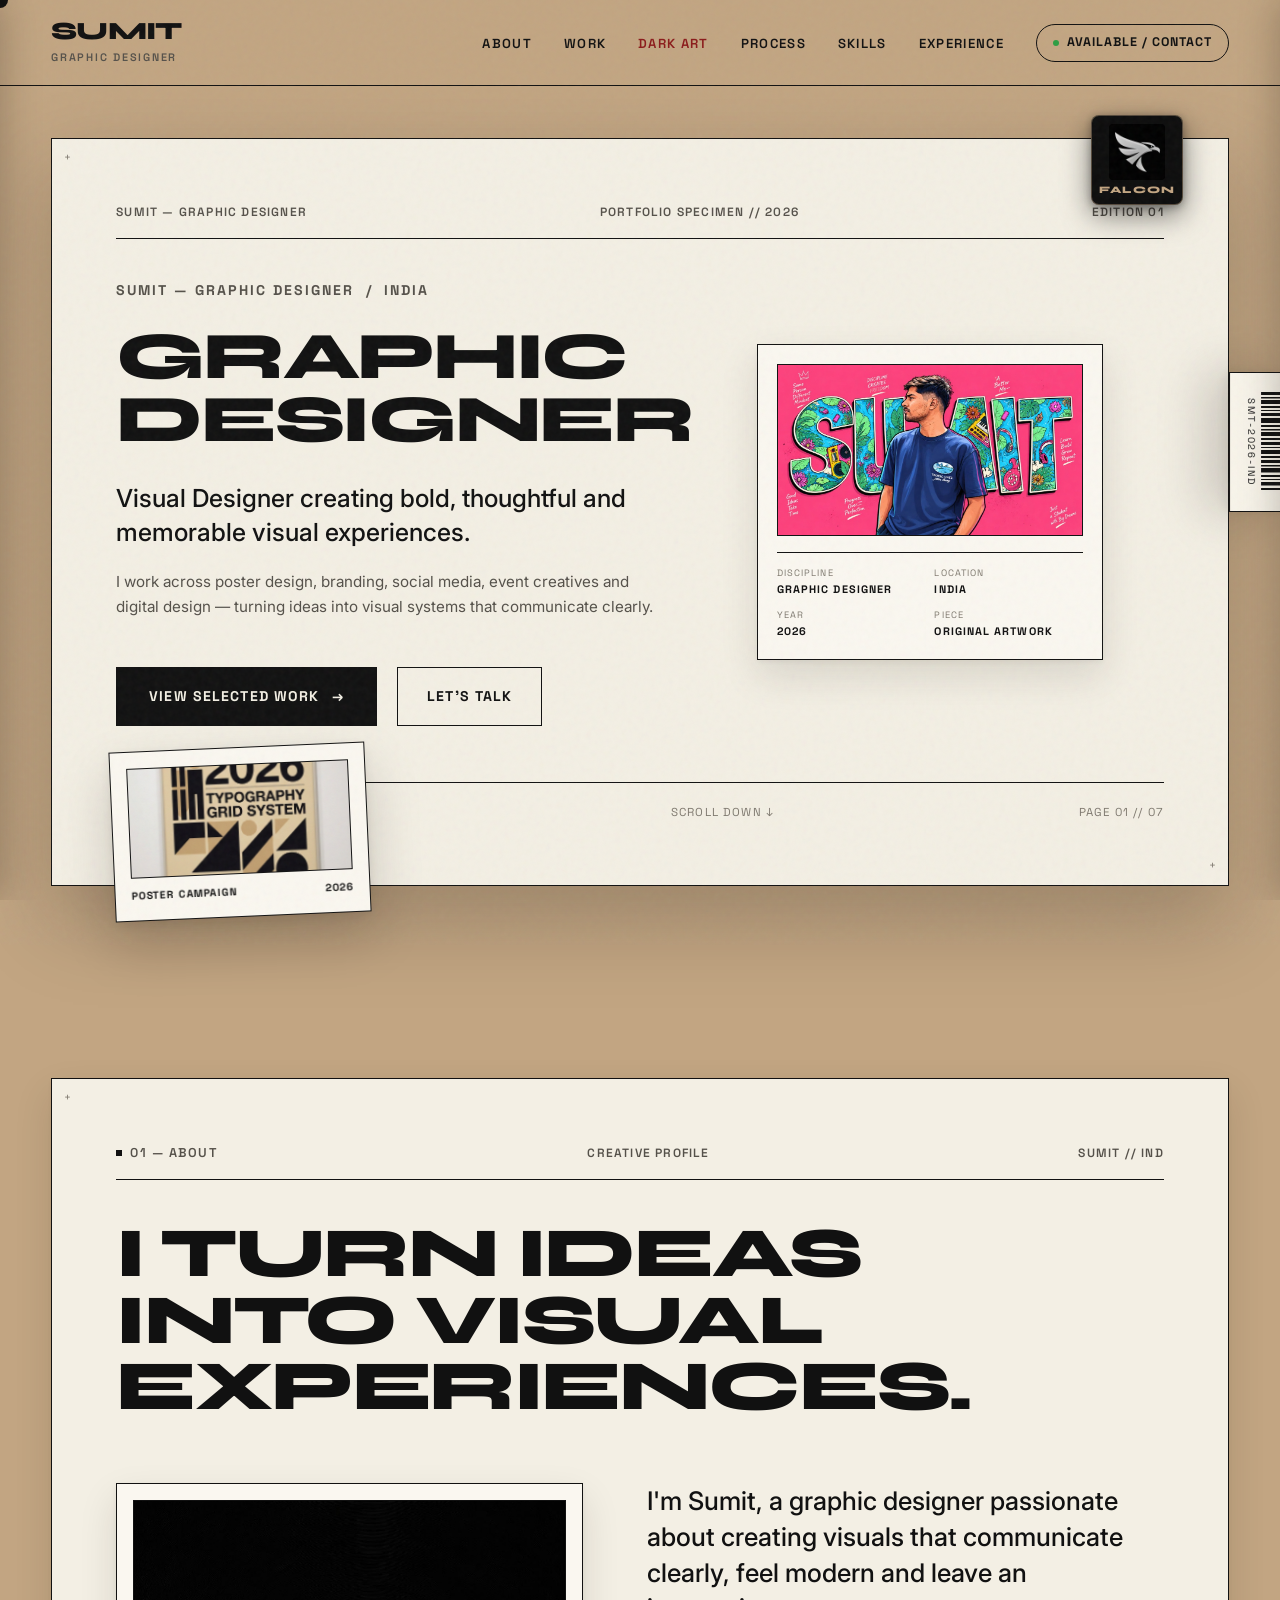
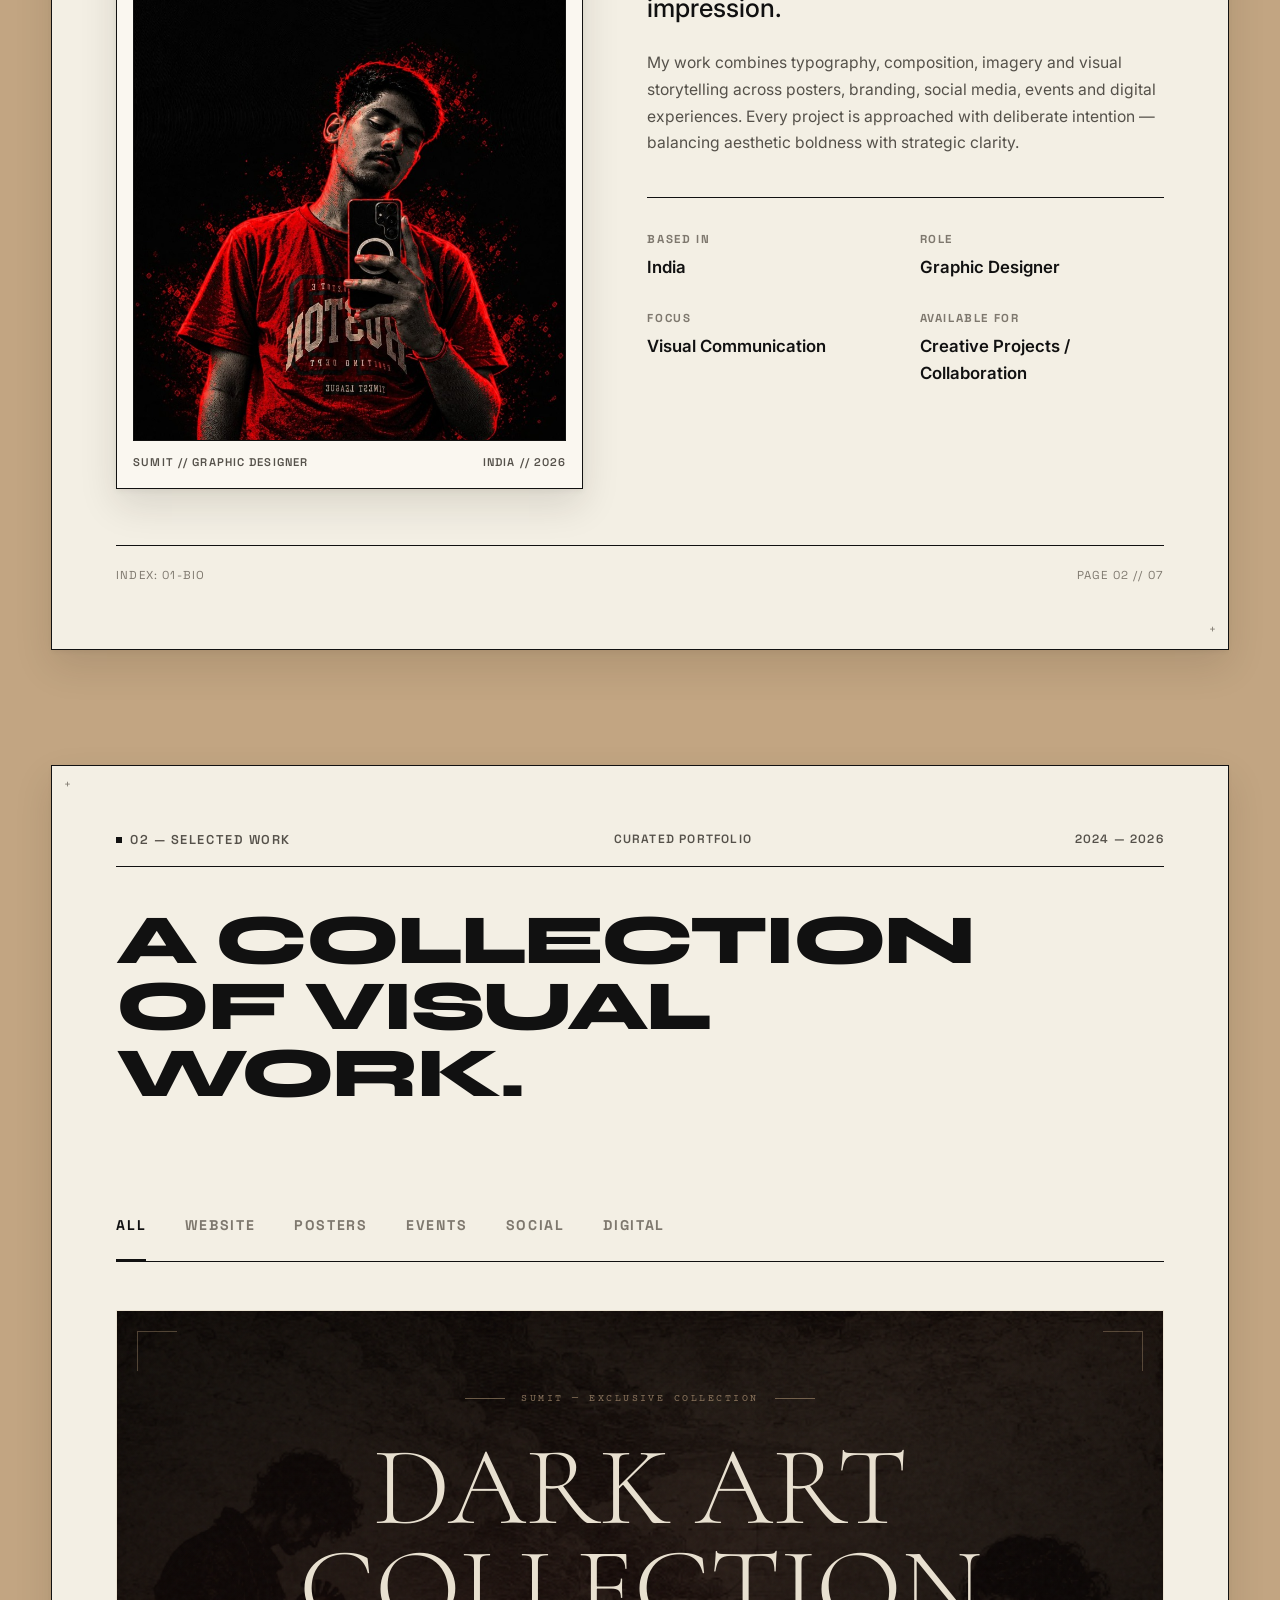
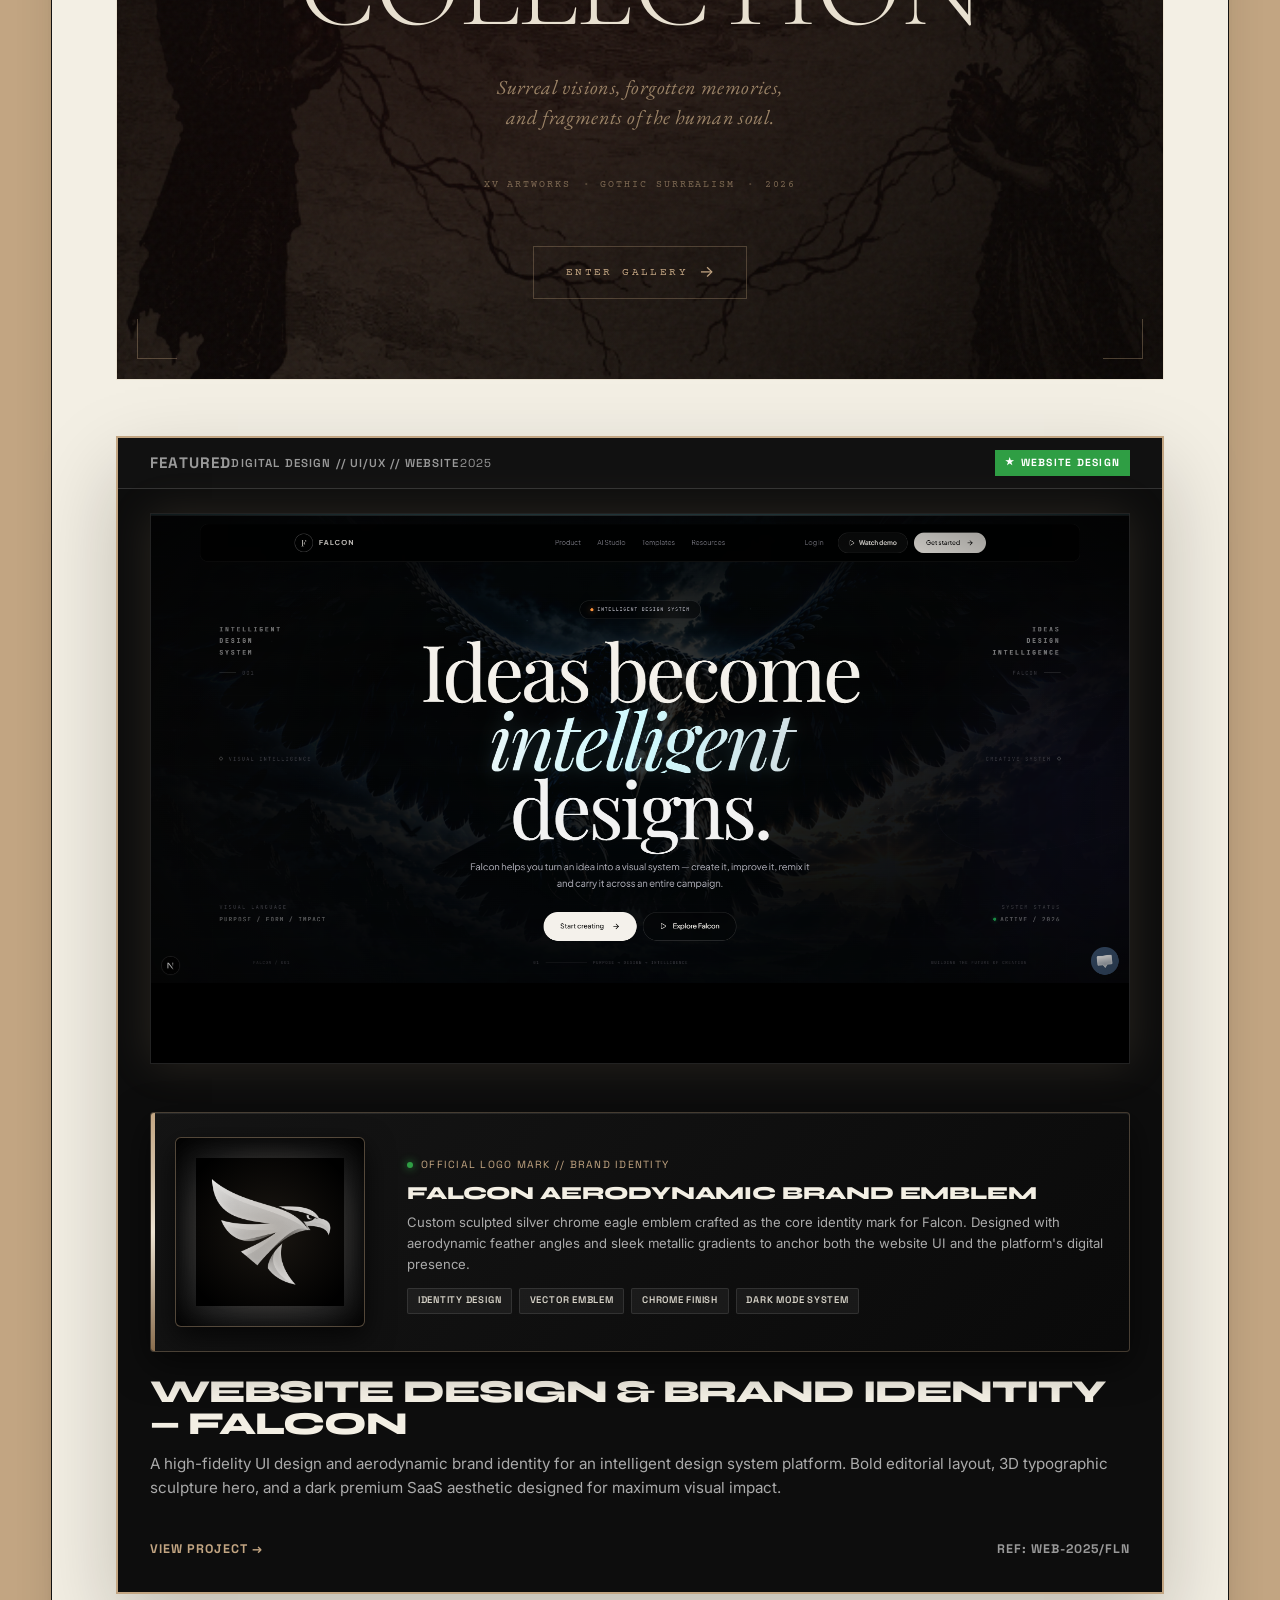
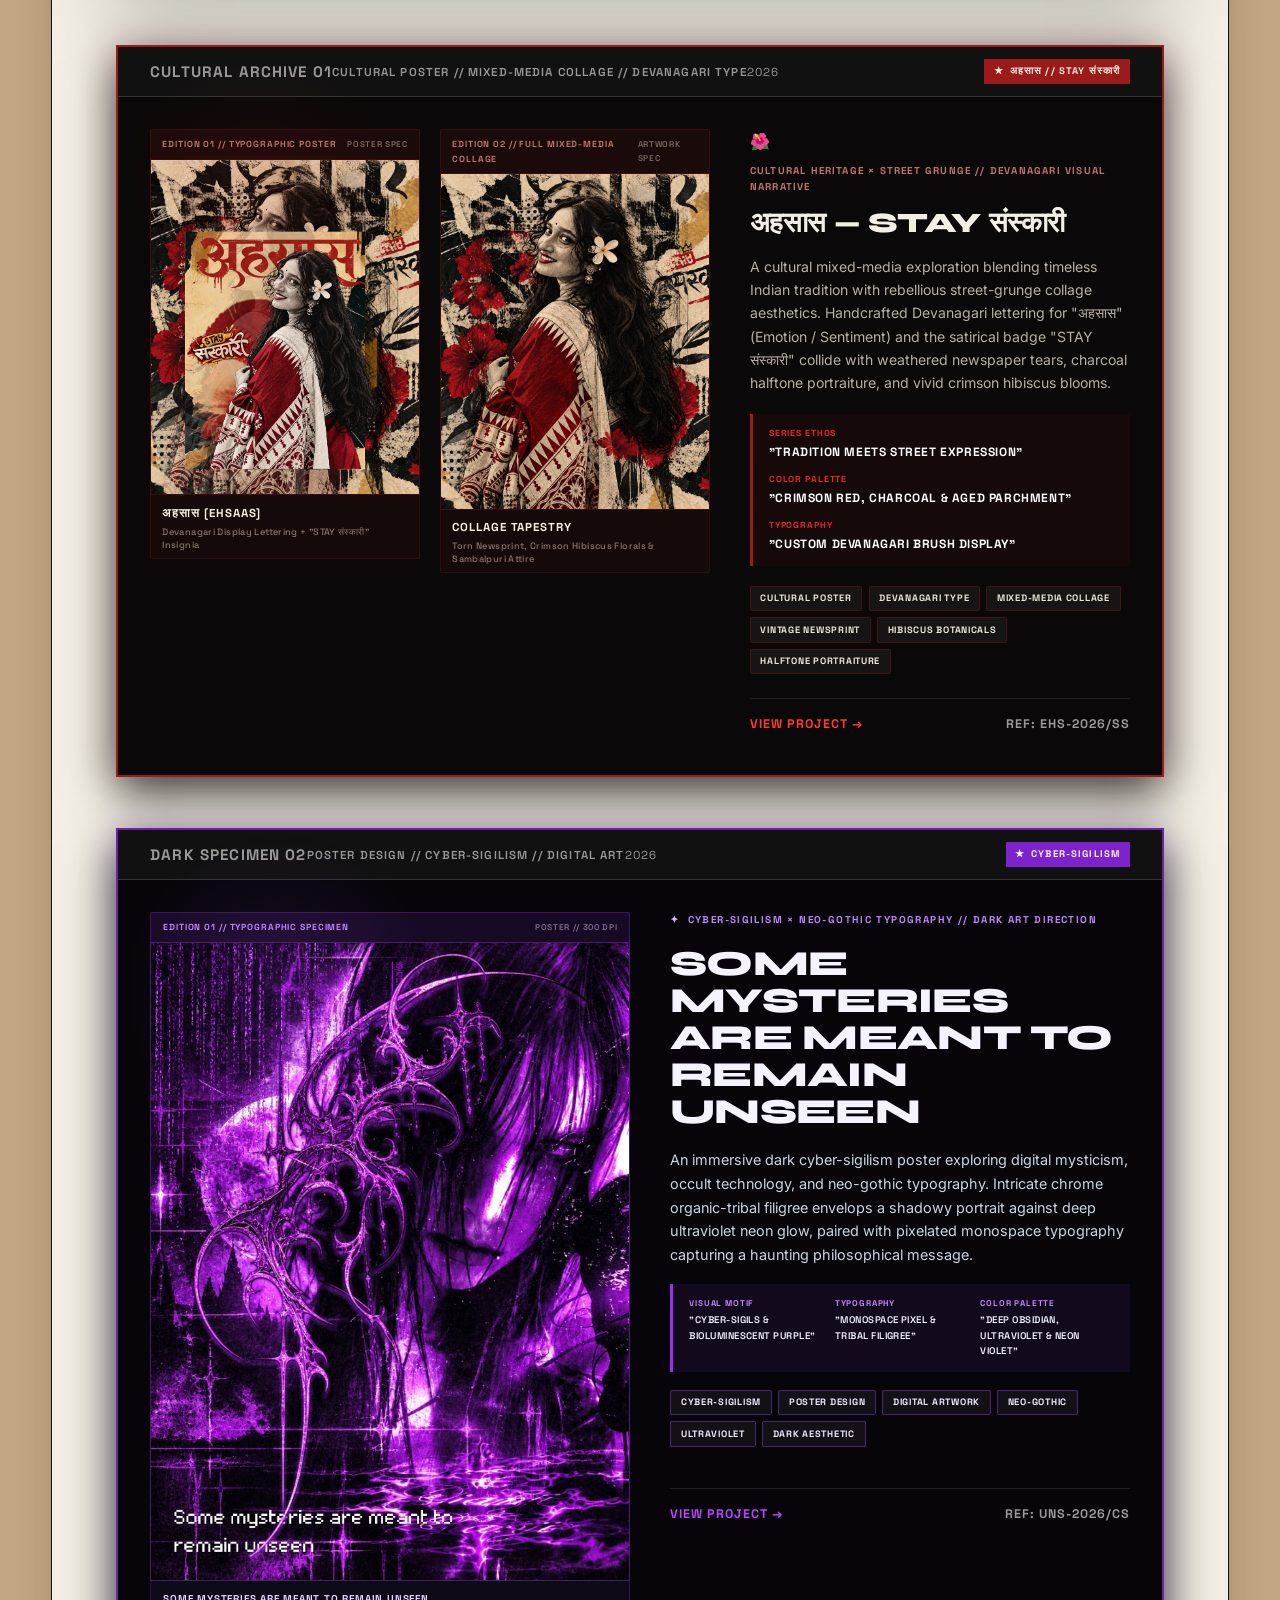
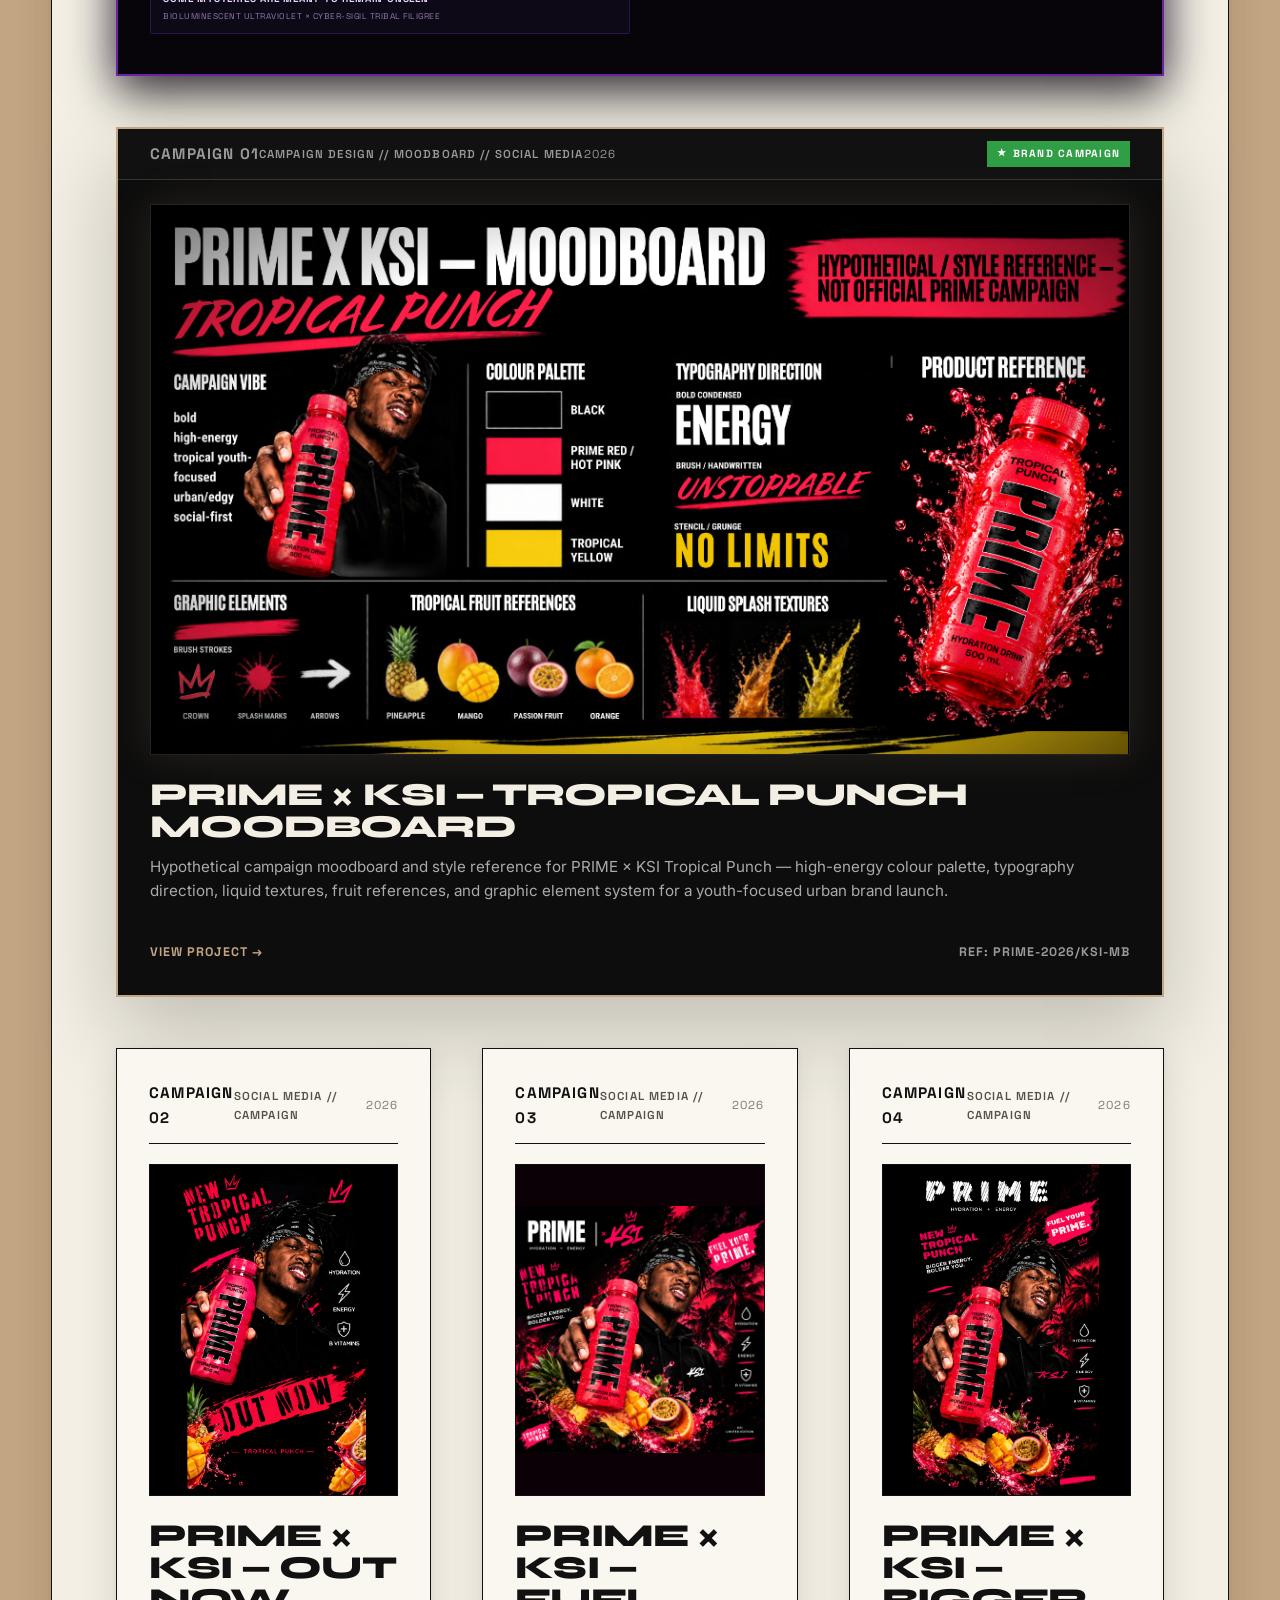
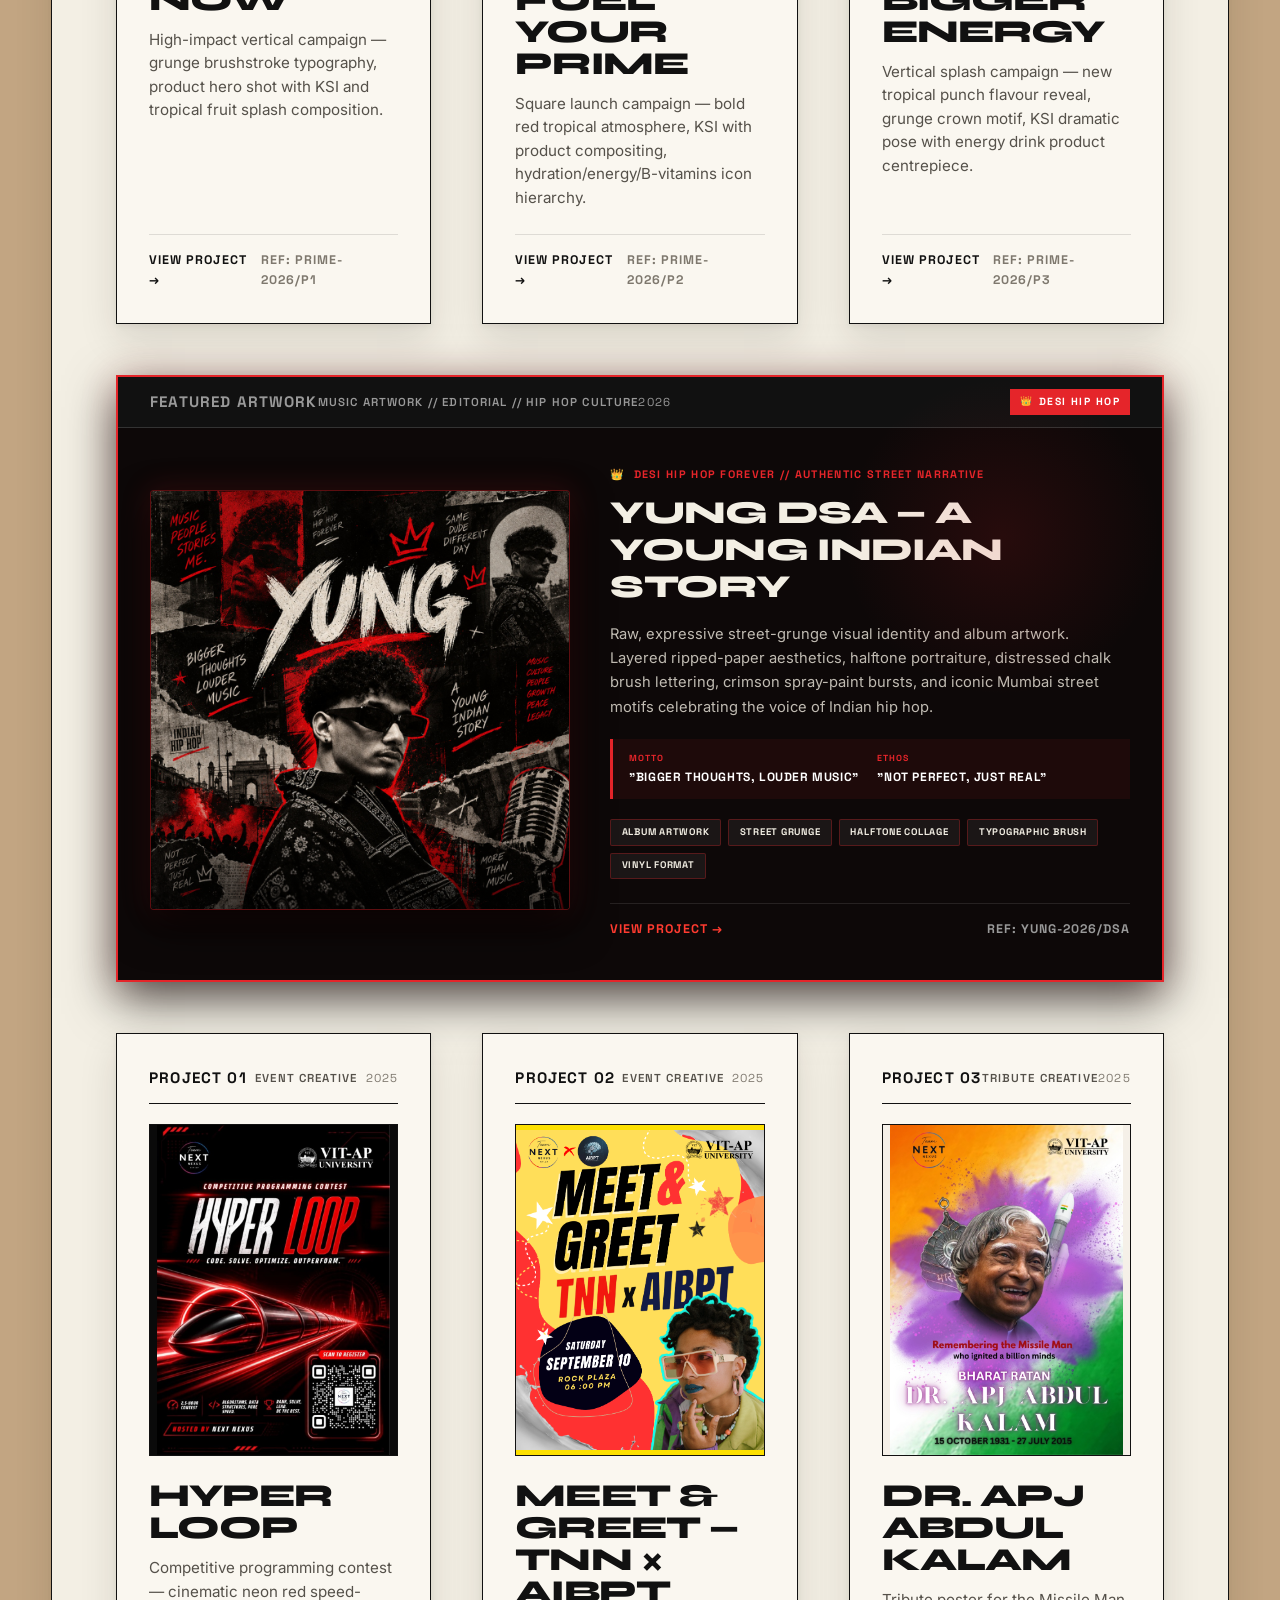
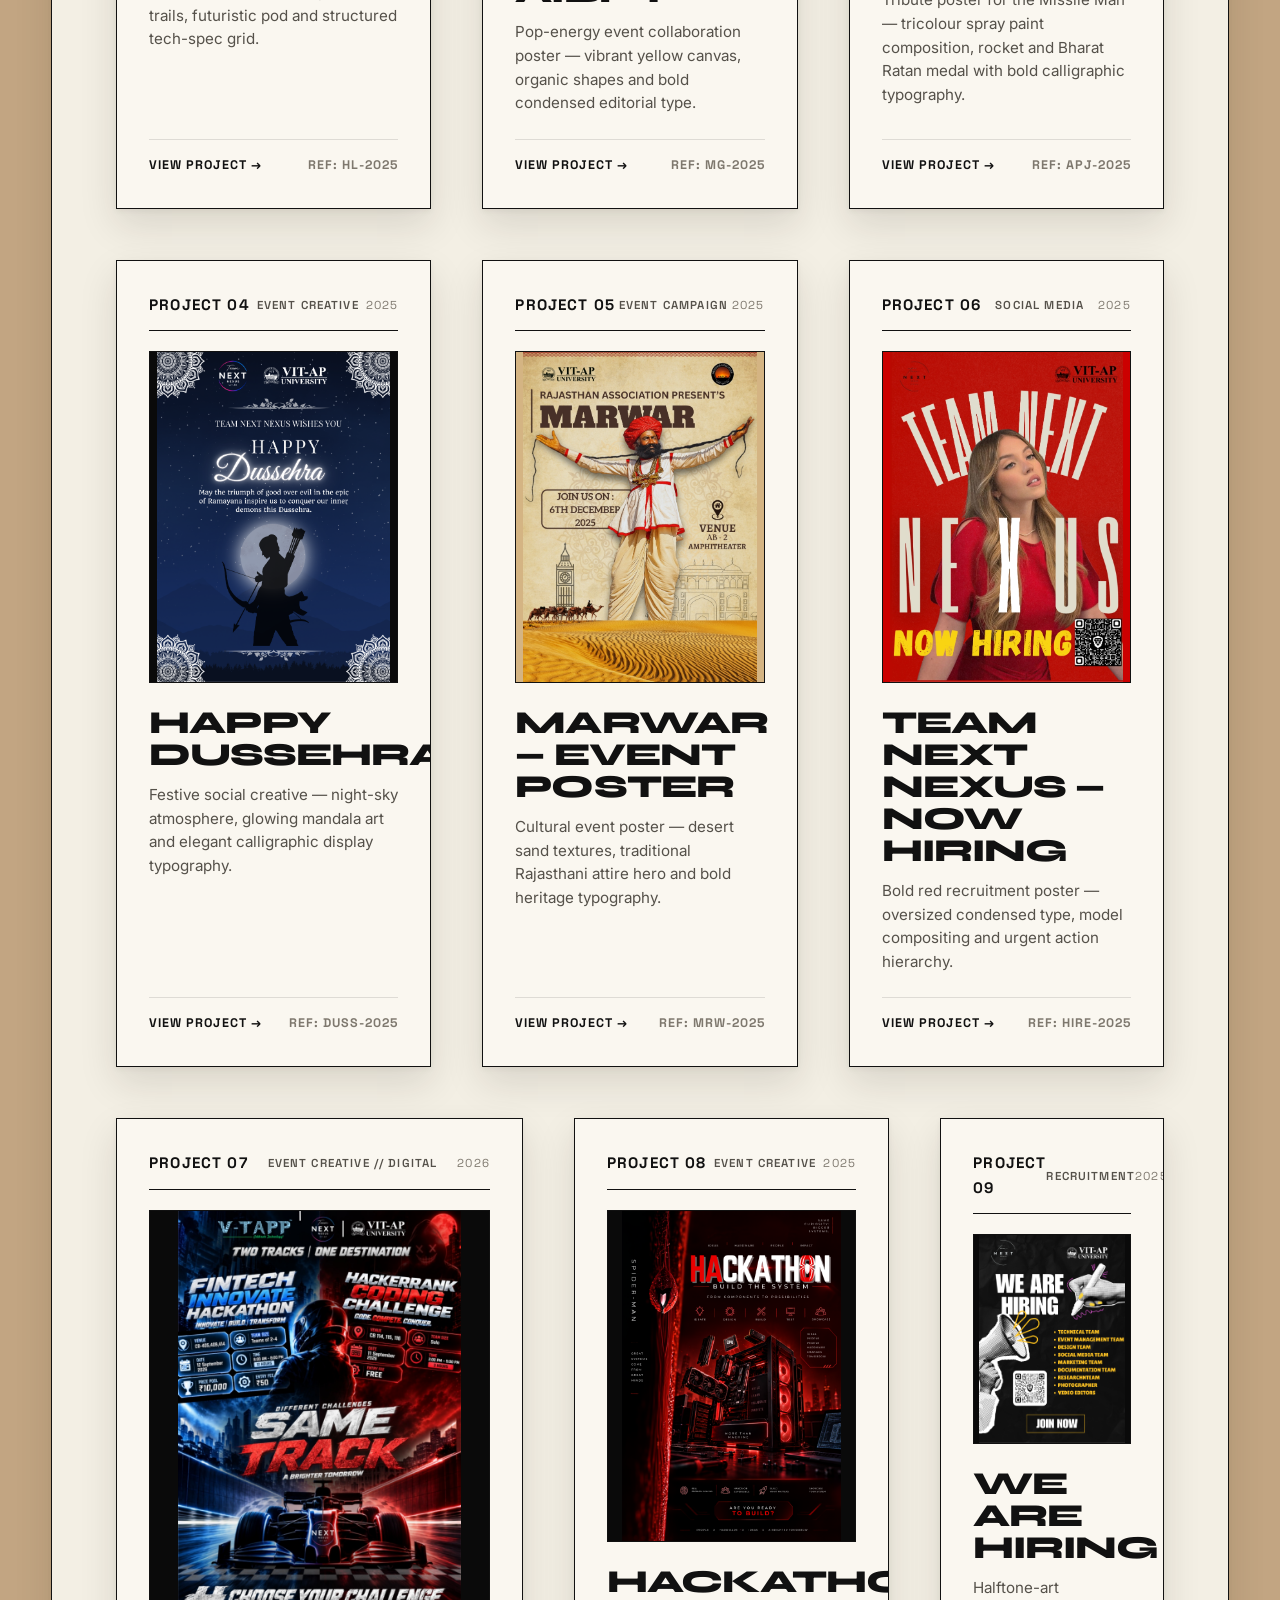
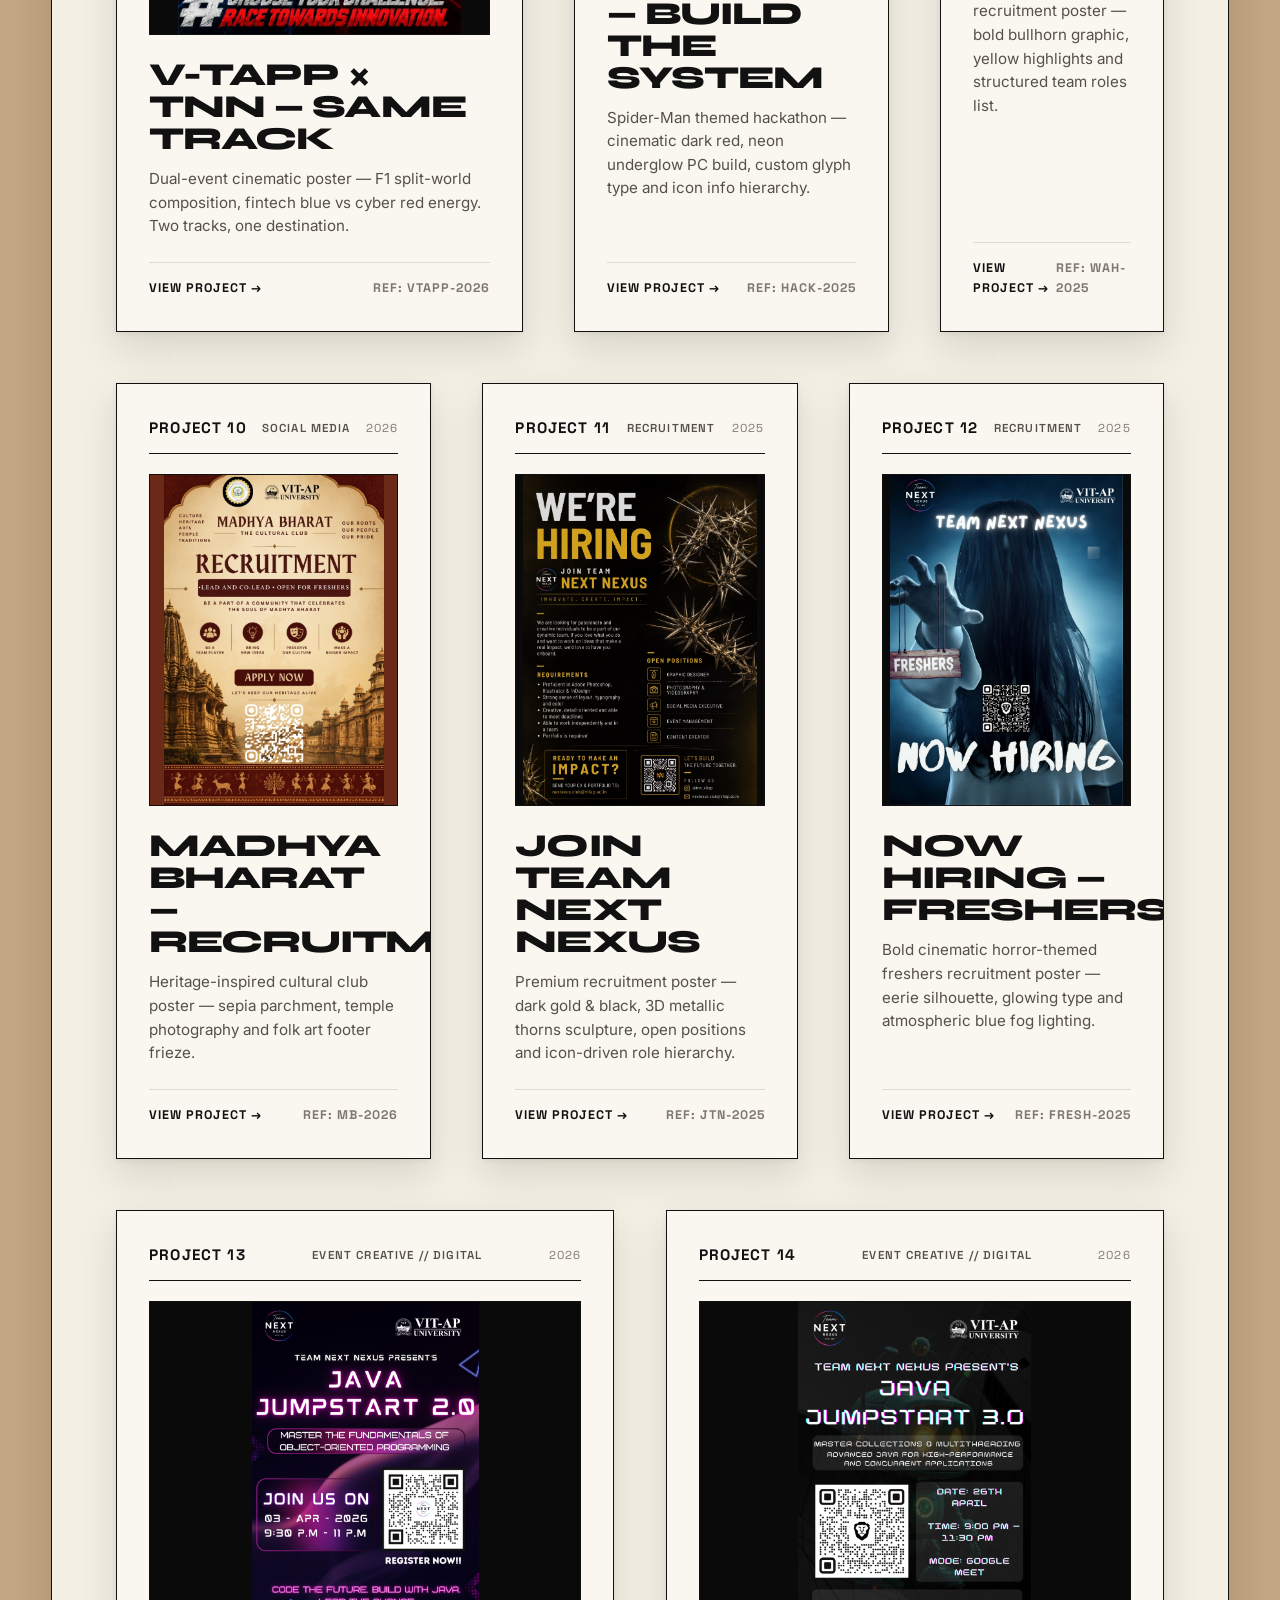
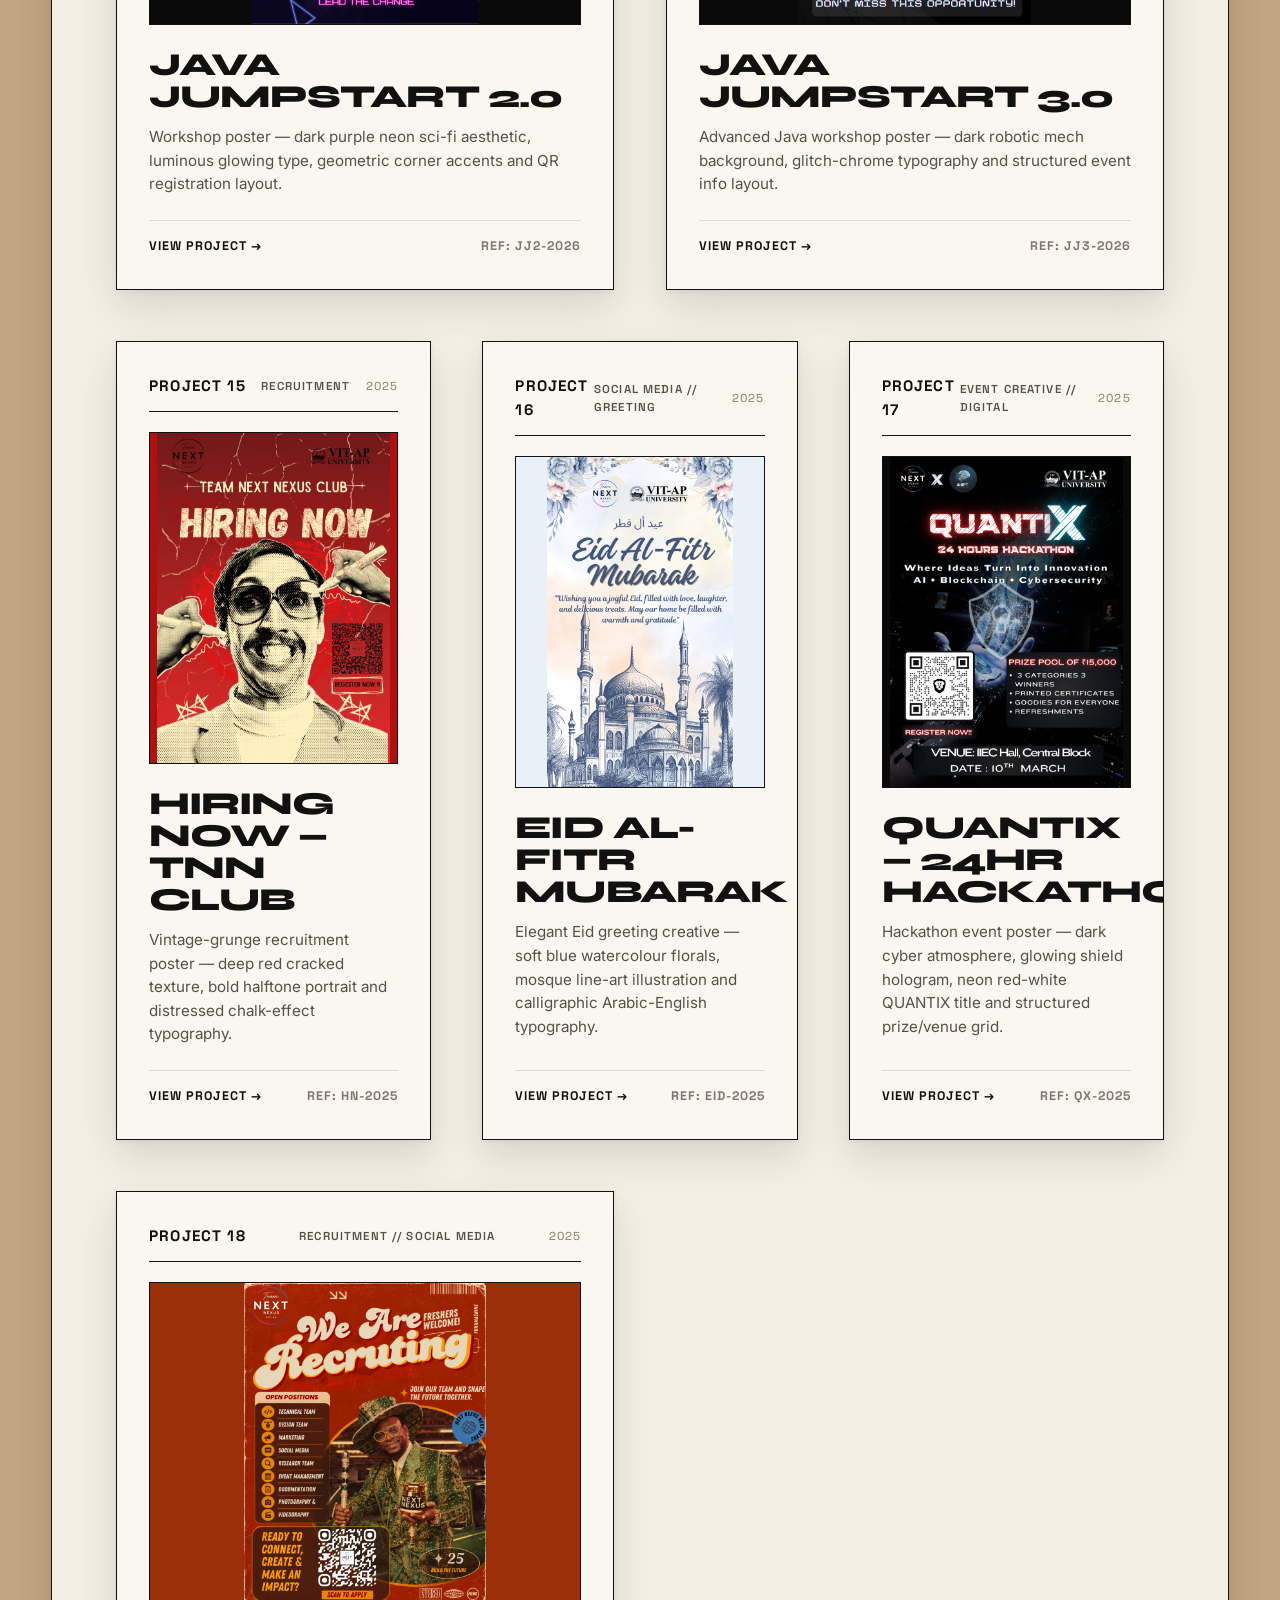
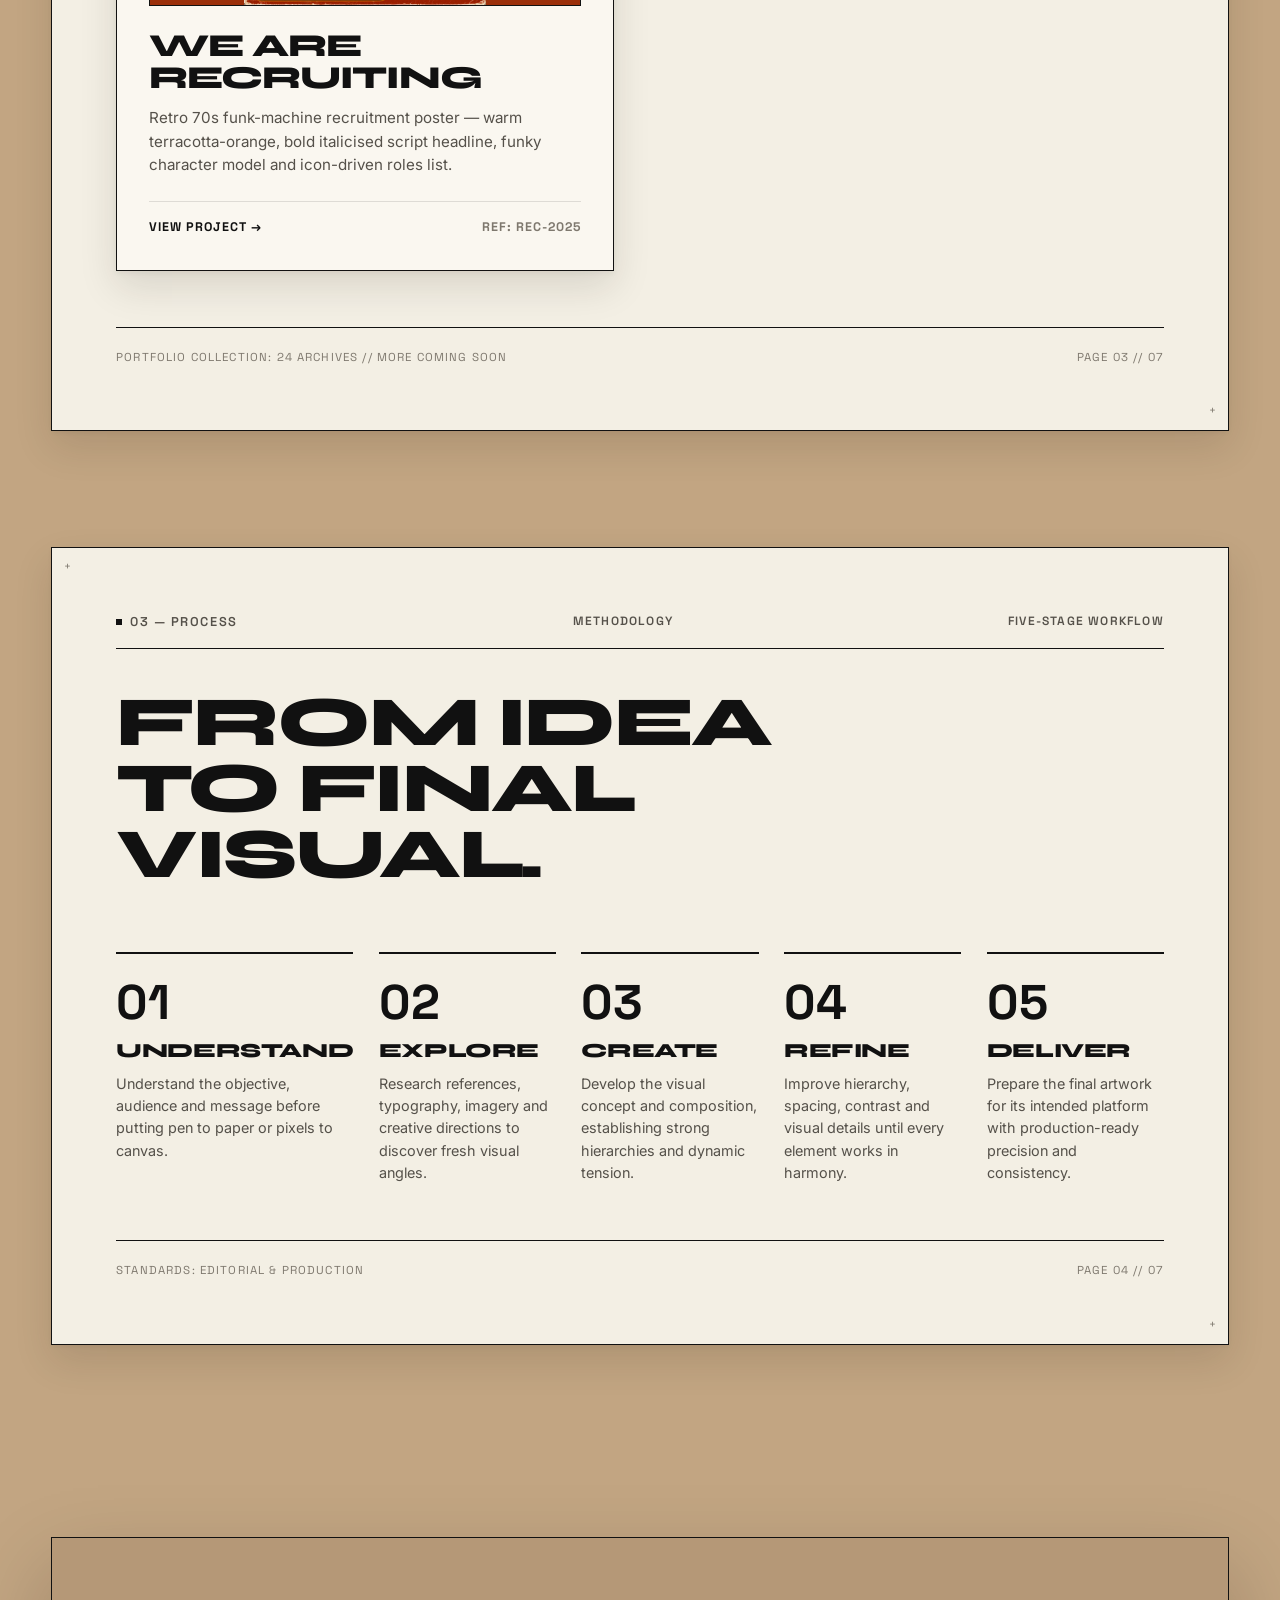
==== sumit-portfolio/index.html @ ad492b04 "Add files via upload" ====
<!DOCTYPE html>
<html lang="en">

<head>
  <meta charset="UTF-8">
  <meta name="viewport" content="width=device-width, initial-scale=1.0">
  <title>Sumit — Graphic Designer &amp; Visual Creator</title>
  <meta name="description"
    content="Portfolio of Sumit, a graphic designer creating bold, modern and memorable visual experiences across posters, branding, social media, events and digital design.">
  <link rel="stylesheet" href="styles.css">
  <link rel="preconnect" href="https://fonts.googleapis.com">
  <link rel="preconnect" href="https://fonts.gstatic.com" crossorigin>
  <link href="https://fonts.googleapis.com/css2?family=Cormorant+Garamond:ital,wght@0,300;0,400;1,300;1,400&family=EB+Garamond:ital,wght@0,400;1,400&family=Courier+Prime:ital,wght@0,400;1,400&display=swap" rel="stylesheet">

  <!-- Instant Intro State Detection (Zero FOUC) -->
  <script>
    (function () {
      try {
        if (window.matchMedia && window.matchMedia('(prefers-reduced-motion: reduce)').matches) {
          document.documentElement.classList.add('intro-skip');
          return;
        }
        if (sessionStorage.getItem('sumit_portfolio_intro_seen')) {
          document.documentElement.classList.add('intro-returning');
        } else {
          document.documentElement.classList.add('intro-first');
        }
      } catch (e) {
        document.documentElement.classList.add('intro-first');
      }
    })();
  </script>
</head>

<body>

  <!-- ==========================================================================
       Print-Inspired Entrance Animation (Editorial Design Sheet Intro)
       ========================================================================== -->
  <div class="intro-screen" id="introScreen" aria-hidden="true">
    <!-- Split Paper Curtain Panels (Physical paper separating outwards) -->
    <div class="intro-curtain curtain-left">
      <div class="curtain-grain"></div>
      <div class="curtain-edge-shadow"></div>
    </div>
    <div class="intro-curtain curtain-right">
      <div class="curtain-grain"></div>
      <div class="curtain-edge-shadow"></div>
    </div>

    <!-- Intro Stage (Frame, Marks, Editorial Typography & Alignment Snap) -->
    <div class="intro-stage" id="introStage">
      <!-- 0.0s: Center Thin Black Rectangular Frame -->
      <div class="intro-center-frame">
        <span class="frame-tag tag-tl">REG.01 // FOLIO</span>
        <span class="frame-tag tag-tr">ISO 216 / A4</span>
        <span class="frame-tag tag-bl">SPECIMEN № 01</span>
        <span class="frame-tag tag-br">300 DPI // NOIR</span>
      </div>

      <!-- 0.2s: Graphic Editorial Marks -->
      <div class="intro-graphic-marks">
        <!-- Corner Crop Marks -->
        <div class="crop-mark cm-tl"></div>
        <div class="crop-mark cm-tr"></div>
        <div class="crop-mark cm-bl"></div>
        <div class="crop-mark cm-br"></div>

        <!-- Thin Grid Lines -->
        <div class="intro-grid-v grid-l"></div>
        <div class="intro-grid-v grid-r"></div>
        <div class="intro-grid-h grid-t"></div>
        <div class="intro-grid-h grid-b"></div>

        <!-- Tiny Measurement Lines -->
        <div class="meas-line meas-top">
          <span class="meas-tick-l"></span>
          <span class="meas-rule"></span>
          <span class="meas-label">210.00 MM</span>
          <span class="meas-tick-r"></span>
        </div>
        <div class="meas-line meas-side">
          <span class="meas-tick-t"></span>
          <span class="meas-rule-v"></span>
          <span class="meas-label-v">297.00 MM</span>
          <span class="meas-tick-b"></span>
        </div>

        <!-- Registration Crosshair Targets & Dots -->
        <div class="reg-target rt-top">
          <div class="rt-circle"></div><div class="rt-cross"></div>
        </div>
        <div class="reg-target rt-bottom">
          <div class="rt-circle"></div><div class="rt-cross"></div>
        </div>
        <div class="reg-target rt-left">
          <div class="rt-circle"></div><div class="rt-cross"></div>
        </div>
        <div class="reg-target rt-right">
          <div class="rt-circle"></div><div class="rt-cross"></div>
        </div>

        <div class="editorial-dots ed-tl"></div>
        <div class="editorial-dots ed-tr"></div>
        <div class="editorial-dots ed-bl"></div>
        <div class="editorial-dots ed-br"></div>
      </div>

      <!-- Typographic Stage Content -->
      <div class="intro-typography">
        <!-- Kicker Metadata Rule -->
        <div class="intro-kicker">
          <span class="kicker-line"></span>
          <span class="kicker-text">PORTFOLIO SPECIMEN &bull; 2026</span>
          <span class="kicker-line"></span>
        </div>

        <!-- 1.3s: SUMIT (Letters appear one-by-one with blur>sharp and slight vertical movement) -->
        <h1 class="intro-sumit-title" aria-label="SUMIT">
          <span class="sumit-char char-1" style="--c-delay: 1.30s;">S</span>
          <span class="sumit-char char-2" style="--c-delay: 1.48s;">U</span>
          <span class="sumit-char char-3" style="--c-delay: 1.66s;">M</span>
          <span class="sumit-char char-4" style="--c-delay: 1.84s;">I</span>
          <span class="sumit-char char-5" style="--c-delay: 2.02s;">T</span>
        </h1>

        <!-- 2.05s: GRAPHIC DESIGNER (Large typographic block assembled like a poster with clip-path & horizontal movement) -->
        <div class="intro-designer-block">
          <div class="designer-text-track">
            <span class="designer-title">GRAPHIC DESIGNER</span>
          </div>
          <div class="designer-sub-specs">
            <span>BRAND IDENTITY</span>
            <span class="spec-dot">&bull;</span>
            <span>EDITORIAL</span>
            <span class="spec-dot">&bull;</span>
            <span>POSTER ART</span>
          </div>
        </div>
      </div>

      <!-- 0.95s: Registration snap line that sweeps across -->
      <div class="intro-snap-line"></div>
    </div>
  </div>

  <!-- Subtle Film Grain Overlay for Tactile Paper/Print Feel -->
  <div class="paper-grain-overlay" aria-hidden="true"></div>

  <!-- Custom Interactive Cursor -->
  <div class="custom-cursor" id="customCursor" aria-hidden="true"></div>
  <div class="custom-cursor-follower" id="cursorFollower" aria-hidden="true"></div>

  <!-- Main Website Content Wrapper -->
  <div class="portfolio-main-wrapper" id="portfolioMainWrapper">

  <!-- ==========================================================================
       Navigation Bar
       ========================================================================== -->
  <header class="site-header" id="siteHeader">
    <div class="container">
      <nav class="nav-inner" aria-label="Main Navigation">
        <a href="#hero" class="brand-logo" id="navLogo">
          <span class="brand-title">SUMIT</span>
          <span class="brand-subtitle">GRAPHIC DESIGNER</span>
        </a>

        <ul class="nav-links" id="navLinks">
          <li><a href="#about" class="nav-link">ABOUT</a></li>
          <li><a href="#work" class="nav-link">WORK</a></li>
          <li><a href="dark-art.html" class="nav-link nav-link-dark-art" id="navDarkArt">DARK ART</a></li>
          <li><a href="#process" class="nav-link">PROCESS</a></li>
          <li><a href="#expertise" class="nav-link">SKILLS</a></li>
          <li><a href="#experience" class="nav-link">EXPERIENCE</a></li>
          <li>
            <a href="#contact" class="nav-contact-btn">
              <span class="circle-dot"></span>
              <span>AVAILABLE / CONTACT</span>
            </a>
          </li>
        </ul>

        <button class="mobile-nav-toggle" id="mobileNavToggle" aria-label="Toggle navigation menu">
          MENU [≡]
        </button>
      </nav>
    </div>
  </header>

  <main>
    <!-- ==========================================================================
         Hero Section: Editorial Brand Deck Cover
         ========================================================================== -->
    <section class="hero-section" id="hero">
      <div class="container">
        <div class="hero-sheet paper-sheet" id="heroCard">

          <!-- Sheet Header Metadata -->
          <div class="sheet-header-meta">
            <span>SUMIT — GRAPHIC DESIGNER</span>
            <span>PORTFOLIO SPECIMEN // 2026</span>
            <span>EDITION 01</span>
          </div>

          <!-- Floating Paper Deck Elements (Physical Portfolio Pages Feel) -->
          <!-- Floating Element 2: Mini Project Card -->
          <div class="floating-element float-card-preview" id="floatPreview" title="Featured Event Visual Preview">
            <img src="assets/project-01-event.jpg" alt="Mini Event Poster Preview" class="preview-img">
            <div class="preview-meta">
              <span>POSTER CAMPAIGN</span>
              <span>2026</span>
            </div>
          </div>

          <!-- Floating Element 3: Barcode Tag -->
          <div class="floating-element float-card-barcode" id="floatBarcode" aria-hidden="true">
            <svg class="barcode-svg" viewBox="0 0 100 24" fill="#111111">
              <rect x="0" y="0" width="3" height="24" />
              <rect x="5" y="0" width="1.5" height="24" />
              <rect x="8" y="0" width="4" height="24" />
              <rect x="14" y="0" width="2" height="24" />
              <rect x="18" y="0" width="1" height="24" />
              <rect x="21" y="0" width="3" height="24" />
              <rect x="26" y="0" width="5" height="24" />
              <rect x="33" y="0" width="2" height="24" />
              <rect x="37" y="0" width="1.5" height="24" />
              <rect x="40" y="0" width="4" height="24" />
              <rect x="46" y="0" width="2" height="24" />
              <rect x="50" y="0" width="3" height="24" />
              <rect x="55" y="0" width="1" height="24" />
              <rect x="58" y="0" width="4" height="24" />
              <rect x="64" y="0" width="2" height="24" />
              <rect x="68" y="0" width="3" height="24" />
              <rect x="73" y="0" width="1.5" height="24" />
              <rect x="76" y="0" width="4.5" height="24" />
              <rect x="83" y="0" width="2" height="24" />
              <rect x="87" y="0" width="1" height="24" />
              <rect x="90" y="0" width="3.5" height="24" />
              <rect x="96" y="0" width="2" height="24" />
            </svg>
            <span class="barcode-text">SMT-2026-IND</span>
          </div>

          <!-- Floating Element 4: Falcon Brand Logo Badge -->
          <div class="floating-element float-card-falcon-logo" id="floatFalconLogo" title="Falcon — Brand Logo">
            <img src="assets/falcon-logo.png" alt="Falcon Logo" class="falcon-logo-img">
            <div class="falcon-logo-meta">
              <span class="falcon-logo-label">FALCON</span>
            </div>
          </div>

          <!-- Hero Main Grid -->
          <div class="hero-grid">
            <div class="hero-text-col">
              <div class="hero-super-label">
                <span>SUMIT — GRAPHIC DESIGNER</span>
                <span>/</span>
                <span>INDIA</span>
              </div>

              <h1 class="hero-title">
                <span class="title-line">GRAPHIC</span>
                <span class="title-line">DESIGNER</span>
              </h1>

              <p class="hero-subtitle">
                Visual Designer creating bold, thoughtful and memorable visual experiences.
              </p>

              <p class="hero-bio">
                I work across poster design, branding, social media, event creatives and digital design — turning ideas
                into visual systems that communicate clearly.
              </p>

              <div class="hero-actions">
                <a href="#work" class="btn-primary" id="heroCtaWork">
                  <span>VIEW SELECTED WORK</span>
                  <span class="btn-arrow" aria-hidden="true">→</span>
                </a>
                <a href="#contact" class="btn-secondary" id="heroCtaContact">
                  <span>LET'S TALK</span>
                </a>
              </div>
            </div>

            <!-- Hero Visual Composition: Framed Editorial Artwork -->
            <div class="hero-visual-col">
              <div class="hero-visual-frame">
                <div class="hero-image-wrap">
                  <img src="assets/sumit-hero-art.jpg" alt="Sumit — Graphic Designer Signature Artwork"
                    class="hero-img">
                </div>
                <div class="hero-frame-meta">
                  <div class="meta-item">
                    <span class="meta-label">DISCIPLINE</span>
                    <span class="meta-value">GRAPHIC DESIGNER</span>
                  </div>
                  <div class="meta-item">
                    <span class="meta-label">LOCATION</span>
                    <span class="meta-value">INDIA</span>
                  </div>
                  <div class="meta-item">
                    <span class="meta-label">YEAR</span>
                    <span class="meta-value">2026</span>
                  </div>
                  <div class="meta-item">
                    <span class="meta-label">PIECE</span>
                    <span class="meta-value">ORIGINAL ARTWORK</span>
                  </div>
                </div>
              </div>
            </div>
          </div>

          <!-- Sheet Footer Metadata -->
          <div class="sheet-footer-meta">
            <span>ARCHIVE REFERENCE: SMT-BRAND-2026</span>
            <span>SCROLL DOWN ↓</span>
            <span>PAGE 01 // 07</span>
          </div>

        </div>
      </div>
    </section>

    <!-- ==========================================================================
         Section 01: Introduction & About
         ========================================================================== -->
    <section class="section-about" id="about">
      <div class="container">
        <div class="about-sheet paper-sheet">
          <div class="sheet-header-meta">
            <span class="small-label">01 — ABOUT</span>
            <span>CREATIVE PROFILE</span>
            <span>SUMIT // IND</span>
          </div>

          <h2 class="editorial-section-title">
            I TURN IDEAS<br>
            INTO VISUAL<br>
            EXPERIENCES.
          </h2>

          <div class="about-grid">
            <div class="about-portrait-wrap">
              <img src="assets/sumit-photo.jpg" alt="Sumit — Graphic Designer" class="about-portrait-img">
              <div class="about-portrait-stamp">
                <span>SUMIT // GRAPHIC DESIGNER</span>
                <span>INDIA // 2026</span>
              </div>
            </div>

            <div class="about-content-wrap">
              <p class="about-lead-text">
                I'm Sumit, a graphic designer passionate about creating visuals that communicate clearly, feel modern
                and leave an impression.
              </p>

              <p class="about-body-text">
                My work combines typography, composition, imagery and visual storytelling across posters, branding,
                social media, events and digital experiences. Every project is approached with deliberate intention —
                balancing aesthetic boldness with strategic clarity.
              </p>

              <div class="about-meta-list">
                <div class="meta-info-block">
                  <span class="meta-info-title">BASED IN</span>
                  <span class="meta-info-desc">India</span>
                </div>
                <div class="meta-info-block">
                  <span class="meta-info-title">ROLE</span>
                  <span class="meta-info-desc">Graphic Designer</span>
                </div>
                <div class="meta-info-block">
                  <span class="meta-info-title">FOCUS</span>
                  <span class="meta-info-desc">Visual Communication</span>
                </div>
                <div class="meta-info-block">
                  <span class="meta-info-title">AVAILABLE FOR</span>
                  <span class="meta-info-desc">Creative Projects / Collaboration</span>
                </div>
              </div>
            </div>
          </div>

          <div class="sheet-footer-meta">
            <span>INDEX: 01-BIO</span>
            <span>PAGE 02 // 07</span>
          </div>
        </div>
      </div>
    </section>

    <!-- ==========================================================================
         Section 02: Selected Work
         ========================================================================== -->
    <section class="section-work" id="work">
      <div class="container">
        <div class="work-sheet paper-sheet">
          <div class="sheet-header-meta">
            <span class="small-label">02 — SELECTED WORK</span>
            <span>CURATED PORTFOLIO</span>
            <span>2024 — 2026</span>
          </div>

          <div class="portfolio-header-wrap">
            <h2 class="editorial-section-title">
              A COLLECTION<br>
              OF VISUAL<br>
              WORK.
            </h2>

            <!-- Minimalist Typography Filter -->
            <div class="filter-bar" role="tablist" aria-label="Project Categories">
              <button class="filter-btn active" data-filter="all" role="tab" aria-selected="true">ALL</button>
              <button class="filter-btn" data-filter="website" role="tab" aria-selected="false">WEBSITE</button>
              <button class="filter-btn" data-filter="posters" role="tab" aria-selected="false">POSTERS</button>
              <button class="filter-btn" data-filter="events" role="tab" aria-selected="false">EVENTS</button>
              <button class="filter-btn" data-filter="social" role="tab" aria-selected="false">SOCIAL</button>
              <button class="filter-btn" data-filter="digital" role="tab" aria-selected="false">DIGITAL</button>
            </div>
          </div>

          <!-- ★ DARK ART COLLECTION CARD — Gateway to the dedicated gallery -->
          <a href="dark-art.html" class="dark-art-collection-card" id="darkArtCollectionCard"
            aria-label="Open Dark Art Collection gallery — XV surreal gothic artworks">
            <!-- Background artwork preview -->
            <div class="dac-card-bg">
              <img src="assets/dark-art-01.jpg" alt="Dark Art Collection preview thumbnail" class="dac-card-bg-img">
              <div class="dac-card-bg-overlay"></div>
            </div>

            <!-- Decorative grain -->
            <div class="dac-card-grain" aria-hidden="true"></div>

            <!-- Ornamental frame lines -->
            <div class="dac-card-frame" aria-hidden="true">
              <span class="dac-cf dac-cf-tl"></span>
              <span class="dac-cf dac-cf-tr"></span>
              <span class="dac-cf dac-cf-bl"></span>
              <span class="dac-cf dac-cf-br"></span>
            </div>

            <!-- Content -->
            <div class="dac-card-content">
              <div class="dac-card-eyebrow">
                <span class="dac-card-eyebrow-line"></span>
                <span class="dac-card-eyebrow-text">SUMIT &mdash; EXCLUSIVE COLLECTION</span>
                <span class="dac-card-eyebrow-line"></span>
              </div>

              <h3 class="dac-card-title">DARK ART<br>COLLECTION</h3>

              <p class="dac-card-tagline">
                <em>Surreal visions, forgotten memories,<br>and fragments of the human soul.</em>
              </p>

              <div class="dac-card-meta">
                <span class="dac-card-meta-item">XV ARTWORKS</span>
                <span class="dac-card-meta-dot">&middot;</span>
                <span class="dac-card-meta-item">GOTHIC SURREALISM</span>
                <span class="dac-card-meta-dot">&middot;</span>
                <span class="dac-card-meta-item">2026</span>
              </div>

              <div class="dac-card-cta">
                <span class="dac-card-cta-text">ENTER GALLERY</span>
                <span class="dac-card-cta-arrow">&rarr;</span>
              </div>
            </div>
          </a>

          <!-- Asymmetric Editorial Portfolio Grid -->
          <div class="portfolio-grid" id="portfolioGrid">

            <!-- ★ FEATURED: WEBSITE DESIGN — FALCON (Full Width, Dark Theme) -->
            <article class="project-card span-12 featured-card dark-featured-card" data-category="website digital"
              data-project-id="project-w1" tabindex="0">
              <div class="card-header-bar">
                <span class="card-num">FEATURED</span>
                <span class="card-category-badge">DIGITAL DESIGN // UI/UX // WEBSITE</span>
                <span class="card-year-tag">2025</span>
                <span class="featured-badge">WEBSITE DESIGN</span>
              </div>
              <div class="project-image-box dark-image-frame">
                <img src="assets/work-falcon-website.png" alt="Falcon — Intelligent Design System Website UI"
                  class="project-img" loading="eager" style="object-fit:contain; background:#000;">
              </div>

              <!-- Falcon Brand Logo Showcase — Downside the Website UI -->
              <div class="falcon-downside-showcase">
                <div class="falcon-downside-logo-frame">
                  <img src="assets/falcon-logo.png" alt="Falcon Brand Identity Logo Mark" class="falcon-downside-logo-img">
                  <div class="falcon-downside-logo-glow"></div>
                </div>
                <div class="falcon-downside-content">
                  <div class="falcon-downside-badge">
                    <span class="pulse-dot"></span>
                    <span>OFFICIAL LOGO MARK // BRAND IDENTITY</span>
                  </div>
                  <h4 class="falcon-downside-heading">FALCON AERODYNAMIC BRAND EMBLEM</h4>
                  <p class="falcon-downside-text">
                    Custom sculpted silver chrome eagle emblem crafted as the core identity mark for Falcon. Designed with aerodynamic feather angles and sleek metallic gradients to anchor both the website UI and the platform's digital presence.
                  </p>
                  <div class="falcon-downside-specs">
                    <span class="downside-spec-pill">IDENTITY DESIGN</span>
                    <span class="downside-spec-pill">VECTOR EMBLEM</span>
                    <span class="downside-spec-pill">CHROME FINISH</span>
                    <span class="downside-spec-pill">DARK MODE SYSTEM</span>
                  </div>
                </div>
              </div>

              <h3 class="project-title" style="color:#F3EFE4;">WEBSITE DESIGN &amp; BRAND IDENTITY — FALCON</h3>
              <p class="project-desc" style="color:#aaa;">
                A high-fidelity UI design and aerodynamic brand identity for an intelligent design system platform. Bold editorial layout, 3D typographic sculpture hero, and a dark premium SaaS aesthetic designed for maximum visual impact.
              </p>
              <div class="project-footer-action">
                <span class="project-link-text" style="color:#C2A582;">VIEW PROJECT →</span>
                <span class="card-year-tag" style="color:#888;">REF: WEB-2025/FLN</span>
              </div>
            </article>

            <!-- ★ FEATURED: अहसास — STAY संस्कारी // CULTURAL COLLAGE SERIES (Downside Website Part) -->
            <article class="project-card span-12 featured-card dark-featured-card ehsaas-featured-card"
              data-category="posters social digital branding" data-project-id="project-ehsaas" tabindex="0">
              <div class="card-header-bar ehsaas-header-bar">
                <span class="card-num">CULTURAL ARCHIVE 01</span>
                <span class="card-category-badge">CULTURAL POSTER // MIXED-MEDIA COLLAGE // DEVANAGARI TYPE</span>
                <span class="card-year-tag">2026</span>
                <span class="featured-badge ehsaas-badge">अहसास // STAY संस्कारी</span>
              </div>
              
              <!-- Dual Artwork Showcase Layout -->
              <div class="ehsaas-card-body">
                <div class="ehsaas-dual-gallery">
                  <!-- Image 1: Typographic Poster Edition -->
                  <div class="ehsaas-artwork-card">
                    <div class="ehsaas-artwork-meta-header">
                      <span class="ehsaas-edition-tag">EDITION 01 // TYPOGRAPHIC POSTER</span>
                      <span class="ehsaas-ratio-tag">POSTER SPEC</span>
                    </div>
                    <div class="ehsaas-image-frame">
                      <img src="assets/work-ehsaas-poster.jpg" alt="अहसास — STAY संस्कारी Typographic Poster"
                        class="ehsaas-img" loading="eager">
                      <div class="ehsaas-frame-overlay">
                        <span class="ehsaas-view-pill">CLICK TO ENLARGE</span>
                      </div>
                    </div>
                    <div class="ehsaas-artwork-caption">
                      <span class="caption-title">अहसास [EHSAAS]</span>
                      <span class="caption-sub">Devanagari Display Lettering + "STAY संस्कारी" Insignia</span>
                    </div>
                  </div>

                  <!-- Image 2: Full Mixed-Media Collage Artwork -->
                  <div class="ehsaas-artwork-card">
                    <div class="ehsaas-artwork-meta-header">
                      <span class="ehsaas-edition-tag">EDITION 02 // FULL MIXED-MEDIA COLLAGE</span>
                      <span class="ehsaas-ratio-tag">ARTWORK SPEC</span>
                    </div>
                    <div class="ehsaas-image-frame">
                      <img src="assets/work-ehsaas-artwork.jpg" alt="STAY संस्कारी Full Mixed-Media Collage Artwork"
                        class="ehsaas-img" loading="eager">
                      <div class="ehsaas-frame-overlay">
                        <span class="ehsaas-view-pill">CLICK TO ENLARGE</span>
                      </div>
                    </div>
                    <div class="ehsaas-artwork-caption">
                      <span class="caption-title">COLLAGE TAPESTRY</span>
                      <span class="caption-sub">Torn Newsprint, Crimson Hibiscus Florals &amp; Sambalpuri Attire</span>
                    </div>
                  </div>
                </div>

                <!-- Editorial Info Block -->
                <div class="ehsaas-content-wrap">
                  <div class="ehsaas-meta-tagline">
                    <span class="ehsaas-pulse-icon">🌺</span>
                    <span>CULTURAL HERITAGE × STREET GRUNGE // DEVANAGARI VISUAL NARRATIVE</span>
                  </div>
                  <h3 class="ehsaas-title">अहसास — STAY संस्कारी</h3>
                  <p class="ehsaas-desc">
                    A cultural mixed-media exploration blending timeless Indian tradition with rebellious street-grunge collage aesthetics. Handcrafted Devanagari lettering for "अहसास" (Emotion / Sentiment) and the satirical badge "STAY संस्कारी" collide with weathered newspaper tears, charcoal halftone portraiture, and vivid crimson hibiscus blooms.
                  </p>
                  <div class="ehsaas-quote-strip">
                    <div class="ehsaas-quote-item">
                      <span class="quote-k">SERIES ETHOS</span>
                      <span class="quote-v">"TRADITION MEETS STREET EXPRESSION"</span>
                    </div>
                    <div class="ehsaas-quote-item">
                      <span class="quote-k">COLOR PALETTE</span>
                      <span class="quote-v">"CRIMSON RED, CHARCOAL &amp; AGED PARCHMENT"</span>
                    </div>
                    <div class="ehsaas-quote-item">
                      <span class="quote-k">TYPOGRAPHY</span>
                      <span class="quote-v">"CUSTOM DEVANAGARI BRUSH DISPLAY"</span>
                    </div>
                  </div>
                  <div class="ehsaas-spec-tags">
                    <span class="ehsaas-spec-pill">CULTURAL POSTER</span>
                    <span class="ehsaas-spec-pill">DEVANAGARI TYPE</span>
                    <span class="ehsaas-spec-pill">MIXED-MEDIA COLLAGE</span>
                    <span class="ehsaas-spec-pill">VINTAGE NEWSPRINT</span>
                    <span class="ehsaas-spec-pill">HIBISCUS BOTANICALS</span>
                    <span class="ehsaas-spec-pill">HALFTONE PORTRAITURE</span>
                  </div>
                  <div class="project-footer-action" style="margin-top: 1.5rem; padding-top: 1rem; border-top: 1px solid rgba(255,255,255,0.1);">
                    <span class="project-link-text" style="color:#FF3B30;">VIEW PROJECT →</span>
                    <span class="card-year-tag" style="color:#888;">REF: EHS-2026/SS</span>
                  </div>
                </div>
              </div>
            </article>

            <!-- ★ FEATURED: SOME MYSTERIES ARE MEANT TO REMAIN UNSEEN // CYBER-SIGILISM POSTER -->
            <article class="project-card span-12 featured-card dark-featured-card unseen-featured-card"
              data-category="posters digital" data-project-id="project-unseen" tabindex="0">
              <div class="card-header-bar unseen-header-bar">
                <span class="card-num">DARK SPECIMEN 02</span>
                <span class="card-category-badge">POSTER DESIGN // CYBER-SIGILISM // DIGITAL ART</span>
                <span class="card-year-tag">2026</span>
                <span class="featured-badge unseen-badge">CYBER-SIGILISM</span>
              </div>
              
              <!-- Artwork Showcase Layout -->
              <div class="unseen-card-body">
                <div class="unseen-artwork-container">
                  <div class="unseen-artwork-meta-header">
                    <span class="unseen-edition-tag">EDITION 01 // TYPOGRAPHIC SPECIMEN</span>
                    <span class="unseen-ratio-tag">POSTER // 300 DPI</span>
                  </div>
                  <div class="unseen-image-frame">
                    <img src="assets/work-unseen-mysteries.jpg"
                      alt="Some mysteries are meant to remain unseen — Cyber-Sigilism Typographic Poster"
                      class="unseen-img" loading="eager">
                    <div class="unseen-frame-overlay">
                      <span class="unseen-view-pill">CLICK TO ENLARGE</span>
                    </div>
                  </div>
                  <div class="unseen-artwork-caption">
                    <span class="unseen-caption-title">SOME MYSTERIES ARE MEANT TO REMAIN UNSEEN</span>
                    <span class="unseen-caption-sub">Bioluminescent Ultraviolet × Cyber-Sigil Tribal Filigree</span>
                  </div>
                </div>

                <!-- Editorial Info Block -->
                <div class="unseen-content-wrap">
                  <div class="unseen-meta-tagline">
                    <span class="unseen-pulse-icon">✦</span>
                    <span>CYBER-SIGILISM × NEO-GOTHIC TYPOGRAPHY // DARK ART DIRECTION</span>
                  </div>
                  <h3 class="unseen-title">SOME MYSTERIES ARE MEANT TO REMAIN UNSEEN</h3>
                  <p class="unseen-desc">
                    An immersive dark cyber-sigilism poster exploring digital mysticism, occult technology, and neo-gothic typography. Intricate chrome organic-tribal filigree envelops a shadowy portrait against deep ultraviolet neon glow, paired with pixelated monospace typography capturing a haunting philosophical message.
                  </p>

                  <div class="unseen-quote-strip">
                    <div class="unseen-quote-item">
                      <span class="quote-k">VISUAL MOTIF</span>
                      <span class="quote-v">"CYBER-SIGILS &amp; BIOLUMINESCENT PURPLE"</span>
                    </div>
                    <div class="unseen-quote-item">
                      <span class="quote-k">TYPOGRAPHY</span>
                      <span class="quote-v">"MONOSPACE PIXEL &amp; TRIBAL FILIGREE"</span>
                    </div>
                    <div class="unseen-quote-item">
                      <span class="quote-k">COLOR PALETTE</span>
                      <span class="quote-v">"DEEP OBSIDIAN, ULTRAVIOLET &amp; NEON VIOLET"</span>
                    </div>
                  </div>

                  <div class="unseen-spec-tags">
                    <span class="unseen-spec-pill">CYBER-SIGILISM</span>
                    <span class="unseen-spec-pill">POSTER DESIGN</span>
                    <span class="unseen-spec-pill">DIGITAL ARTWORK</span>
                    <span class="unseen-spec-pill">NEO-GOTHIC</span>
                    <span class="unseen-spec-pill">ULTRAVIOLET</span>
                    <span class="unseen-spec-pill">DARK AESTHETIC</span>
                  </div>

                  <div class="project-footer-action" style="margin-top: 1.5rem; padding-top: 1rem; border-top: 1px solid rgba(255,255,255,0.1);">
                    <span class="project-link-text" style="color:#B845FF;">VIEW PROJECT →</span>
                    <span class="card-year-tag" style="color:#888;">REF: UNS-2026/CS</span>
                  </div>
                </div>
              </div>
            </article>

            <!-- ★ FEATURED: PRIME × KSI MOODBOARD (Full Width) -->
            <article class="project-card span-12 featured-card dark-featured-card" data-category="social digital posters"
              data-project-id="project-prime1" tabindex="0">
              <div class="card-header-bar">
                <span class="card-num">CAMPAIGN 01</span>
                <span class="card-category-badge">CAMPAIGN DESIGN // MOODBOARD // SOCIAL MEDIA</span>
                <span class="card-year-tag">2026</span>
                <span class="featured-badge">BRAND CAMPAIGN</span>
              </div>
              <div class="project-image-box dark-image-frame">
                <img src="assets/work-prime-moodboard.png" alt="PRIME × KSI Tropical Punch Campaign Moodboard"
                  class="project-img" loading="lazy" style="object-fit:contain; background:#000;">
              </div>
              <h3 class="project-title" style="color:#F3EFE4;">PRIME × KSI — TROPICAL PUNCH MOODBOARD</h3>
              <p class="project-desc" style="color:#aaa;">
                Hypothetical campaign moodboard and style reference for PRIME × KSI Tropical Punch — high-energy colour palette, typography
                direction, liquid textures, fruit references, and graphic element system for a youth-focused urban brand launch.
              </p>
              <div class="project-footer-action">
                <span class="project-link-text" style="color:#C2A582;">VIEW PROJECT →</span>
                <span class="card-year-tag" style="color:#888;">REF: PRIME-2026/KSI-MB</span>
              </div>
            </article>

            <!-- ROW: PRIME × KSI Portrait Trio -->
            <!-- PROJECT: PRIME × KSI Portrait 1 -->
            <article class="project-card span-4" data-category="social posters digital" data-project-id="project-prime2"
              tabindex="0">
              <div class="card-header-bar">
                <span class="card-num">CAMPAIGN 02</span>
                <span class="card-category-badge">SOCIAL MEDIA // CAMPAIGN</span>
                <span class="card-year-tag">2026</span>
              </div>
              <div class="project-image-box poster-box" style="background:#000;">
                <img src="assets/work-prime-portrait1.png" alt="PRIME × KSI Tropical Punch — Out Now Campaign"
                  class="project-img-contain" loading="lazy">
              </div>
              <h3 class="project-title">PRIME × KSI — OUT NOW</h3>
              <p class="project-desc">High-impact vertical campaign — grunge brushstroke typography, product hero
                shot with KSI and tropical fruit splash composition.</p>
              <div class="project-footer-action">
                <span class="project-link-text">VIEW PROJECT →</span>
                <span class="card-year-tag">REF: PRIME-2026/P1</span>
              </div>
            </article>

            <!-- PROJECT: PRIME × KSI Square Campaign -->
            <article class="project-card span-4" data-category="social posters digital" data-project-id="project-prime3"
              tabindex="0">
              <div class="card-header-bar">
                <span class="card-num">CAMPAIGN 03</span>
                <span class="card-category-badge">SOCIAL MEDIA // CAMPAIGN</span>
                <span class="card-year-tag">2026</span>
              </div>
              <div class="project-image-box poster-box" style="background:#0a0005;">
                <img src="assets/work-prime-ksi1.jpg" alt="PRIME × KSI Tropical Punch — Square Campaign Visual"
                  class="project-img-contain" loading="lazy">
              </div>
              <h3 class="project-title">PRIME × KSI — FUEL YOUR PRIME</h3>
              <p class="project-desc">Square launch campaign — bold red tropical atmosphere, KSI with
                product compositing, hydration/energy/B-vitamins icon hierarchy.</p>
              <div class="project-footer-action">
                <span class="project-link-text">VIEW PROJECT →</span>
                <span class="card-year-tag">REF: PRIME-2026/P2</span>
              </div>
            </article>

            <!-- PROJECT: PRIME × KSI Portrait 2 -->
            <article class="project-card span-4" data-category="social posters digital" data-project-id="project-prime4"
              tabindex="0">
              <div class="card-header-bar">
                <span class="card-num">CAMPAIGN 04</span>
                <span class="card-category-badge">SOCIAL MEDIA // CAMPAIGN</span>
                <span class="card-year-tag">2026</span>
              </div>
              <div class="project-image-box poster-box" style="background:#000;">
                <img src="assets/work-prime-ksi2.jpg" alt="PRIME × KSI Tropical Punch — Vertical Campaign Visual"
                  class="project-img-contain" loading="lazy">
              </div>
              <h3 class="project-title">PRIME × KSI — BIGGER ENERGY</h3>
              <p class="project-desc">Vertical splash campaign — new tropical punch flavour reveal, grunge
                crown motif, KSI dramatic pose with energy drink product centrepiece.</p>
              <div class="project-footer-action">
                <span class="project-link-text">VIEW PROJECT →</span>
                <span class="card-year-tag">REF: PRIME-2026/P3</span>
              </div>
            </article>

            <!-- ★ FEATURED: YUNG DSA — A YOUNG INDIAN STORY (Full Width Hip Hop Editorial) -->
            <article class="project-card span-12 featured-card dark-featured-card yung-featured-card"
              data-category="posters social digital" data-project-id="project-yung" tabindex="0">
              <div class="card-header-bar yung-header-bar">
                <span class="card-num">FEATURED ARTWORK</span>
                <span class="card-category-badge">MUSIC ARTWORK // EDITORIAL // HIP HOP CULTURE</span>
                <span class="card-year-tag">2026</span>
                <span class="featured-badge yung-badge">DESI HIP HOP</span>
              </div>
              <div class="yung-card-body">
                <div class="yung-visual-wrap">
                  <div class="yung-image-frame">
                    <img src="assets/work-yung-dsa.jpg" alt="YUNG DSA — A Young Indian Story Desi Hip Hop Artwork"
                      class="yung-cover-img" loading="eager">
                    <div class="yung-frame-glow"></div>
                  </div>
                </div>
                <div class="yung-content-wrap">
                  <div class="yung-meta-tagline">
                    <span class="yung-pulse-crown">👑</span>
                    <span>DESI HIP HOP FOREVER // AUTHENTIC STREET NARRATIVE</span>
                  </div>
                  <h3 class="yung-title">YUNG DSA — A YOUNG INDIAN STORY</h3>
                  <p class="yung-desc">
                    Raw, expressive street-grunge visual identity and album artwork. Layered ripped-paper aesthetics, halftone portraiture, distressed chalk brush lettering, crimson spray-paint bursts, and iconic Mumbai street motifs celebrating the voice of Indian hip hop.
                  </p>
                  <div class="yung-quote-strip">
                    <div class="yung-quote-item">
                      <span class="quote-k">MOTTO</span>
                      <span class="quote-v">"BIGGER THOUGHTS, LOUDER MUSIC"</span>
                    </div>
                    <div class="yung-quote-item">
                      <span class="quote-k">ETHOS</span>
                      <span class="quote-v">"NOT PERFECT, JUST REAL"</span>
                    </div>
                  </div>
                  <div class="yung-spec-tags">
                    <span class="yung-spec-pill">ALBUM ARTWORK</span>
                    <span class="yung-spec-pill">STREET GRUNGE</span>
                    <span class="yung-spec-pill">HALFTONE COLLAGE</span>
                    <span class="yung-spec-pill">TYPOGRAPHIC BRUSH</span>
                    <span class="yung-spec-pill">VINYL FORMAT</span>
                  </div>
                  <div class="project-footer-action" style="margin-top: 1.5rem; padding-top: 1rem; border-top: 1px solid rgba(255,255,255,0.1);">
                    <span class="project-link-text" style="color:#FF3B30;">VIEW PROJECT →</span>
                    <span class="card-year-tag" style="color:#888;">REF: YUNG-2026/DSA</span>
                  </div>
                </div>
              </div>
            </article>

            <!-- ROW: 3-up portrait posters -->
            <!-- PROJECT R5: HYPER LOOP -->
            <article class="project-card span-4" data-category="events posters" data-project-id="project-r5"
              tabindex="0">
              <div class="card-header-bar">
                <span class="card-num">PROJECT 01</span>
                <span class="card-category-badge">EVENT CREATIVE</span>
                <span class="card-year-tag">2025</span>
              </div>
              <div class="project-image-box poster-box">
                <img src="assets/work-hyperloop.jpg" alt="Hyper Loop — Competitive Programming Contest Poster"
                  class="project-img-contain" loading="lazy">
              </div>
              <h3 class="project-title">HYPER LOOP</h3>
              <p class="project-desc">Competitive programming contest — cinematic neon red speed-trails, futuristic pod
                and structured tech-spec grid.</p>
              <div class="project-footer-action">
                <span class="project-link-text">VIEW PROJECT →</span>
                <span class="card-year-tag">REF: HL-2025</span>
              </div>
            </article>

            <!-- PROJECT R6: MEET & GREET -->
            <article class="project-card span-4" data-category="events social" data-project-id="project-r6"
              tabindex="0">
              <div class="card-header-bar">
                <span class="card-num">PROJECT 02</span>
                <span class="card-category-badge">EVENT CREATIVE</span>
                <span class="card-year-tag">2025</span>
              </div>
              <div class="project-image-box poster-box" style="background:#fde000;">
                <img src="assets/work-meetgreet.png" alt="Meet & Greet — TNN × AIBPT Event Poster"
                  class="project-img-contain" loading="lazy">
              </div>
              <h3 class="project-title">MEET & GREET — TNN × AIBPT</h3>
              <p class="project-desc">Pop-energy event collaboration poster — vibrant yellow canvas, organic shapes and
                bold condensed editorial type.</p>
              <div class="project-footer-action">
                <span class="project-link-text">VIEW PROJECT →</span>
                <span class="card-year-tag">REF: MG-2025</span>
              </div>
            </article>

            <!-- PROJECT: APJ Abdul Kalam Tribute -->
            <article class="project-card span-4" data-category="social posters" data-project-id="project-ra1"
              tabindex="0">
              <div class="card-header-bar">
                <span class="card-num">PROJECT 03</span>
                <span class="card-category-badge">TRIBUTE CREATIVE</span>
                <span class="card-year-tag">2025</span>
              </div>
              <div class="project-image-box poster-box" style="background:#f5f0e8;">
                <img src="assets/work-apjkalam.jpg" alt="Dr. APJ Abdul Kalam — Bharat Ratan Tribute Poster"
                  class="project-img-contain" loading="lazy">
              </div>
              <h3 class="project-title">DR. APJ ABDUL KALAM</h3>
              <p class="project-desc">Tribute poster for the Missile Man — tricolour spray paint composition, rocket and
                Bharat Ratan medal with bold calligraphic typography.</p>
              <div class="project-footer-action">
                <span class="project-link-text">VIEW PROJECT →</span>
                <span class="card-year-tag">REF: APJ-2025</span>
              </div>
            </article>

            <!-- ROW: portrait trio -->
            <!-- PROJECT R1: HAPPY DUSSEHRA -->
            <article class="project-card span-4" data-category="events social posters" data-project-id="project-r1"
              tabindex="0">
              <div class="card-header-bar">
                <span class="card-num">PROJECT 04</span>
                <span class="card-category-badge">EVENT CREATIVE</span>
                <span class="card-year-tag">2025</span>
              </div>
              <div class="project-image-box poster-box">
                <img src="assets/work-dussehra.png" alt="Happy Dussehra — Team Next Nexus Social Poster"
                  class="project-img-contain" loading="lazy">
              </div>
              <h3 class="project-title">HAPPY DUSSEHRA</h3>
              <p class="project-desc">Festive social creative — night-sky atmosphere, glowing mandala art and elegant
                calligraphic display typography.</p>
              <div class="project-footer-action">
                <span class="project-link-text">VIEW PROJECT →</span>
                <span class="card-year-tag">REF: DUSS-2025</span>
              </div>
            </article>

            <!-- PROJECT R2: MARWAR -->
            <article class="project-card span-4" data-category="events posters" data-project-id="project-r2"
              tabindex="0">
              <div class="card-header-bar">
                <span class="card-num">PROJECT 05</span>
                <span class="card-category-badge">EVENT CAMPAIGN</span>
                <span class="card-year-tag">2025</span>
              </div>
              <div class="project-image-box poster-box" style="background:#d4b483;">
                <img src="assets/work-marwar.jpg" alt="Marwar — Rajasthan Association Event Poster"
                  class="project-img-contain" loading="lazy">
              </div>
              <h3 class="project-title">MARWAR — EVENT POSTER</h3>
              <p class="project-desc">Cultural event poster — desert sand textures, traditional Rajasthani attire hero
                and bold heritage typography.</p>
              <div class="project-footer-action">
                <span class="project-link-text">VIEW PROJECT →</span>
                <span class="card-year-tag">REF: MRW-2025</span>
              </div>
            </article>

            <!-- PROJECT R3: TEAM NEXT NEXUS HIRING -->
            <article class="project-card span-4" data-category="social posters" data-project-id="project-r3"
              tabindex="0">
              <div class="card-header-bar">
                <span class="card-num">PROJECT 06</span>
                <span class="card-category-badge">SOCIAL MEDIA</span>
                <span class="card-year-tag">2025</span>
              </div>
              <div class="project-image-box poster-box" style="background:#cc0000;">
                <img src="assets/work-hiring.jpg" alt="Team Next Nexus Now Hiring Recruitment Poster"
                  class="project-img-contain" loading="lazy">
              </div>
              <h3 class="project-title">TEAM NEXT NEXUS — NOW HIRING</h3>
              <p class="project-desc">Bold red recruitment poster — oversized condensed type, model compositing and
                urgent action hierarchy.</p>
              <div class="project-footer-action">
                <span class="project-link-text">VIEW PROJECT →</span>
                <span class="card-year-tag">REF: HIRE-2025</span>
              </div>
            </article>

            <!-- ROW: Wide + portrait -->
            <!-- PROJECT R7: V-TAPP SAME TRACK (wider) -->
            <article class="project-card span-5" data-category="events digital posters" data-project-id="project-r7"
              tabindex="0">
              <div class="card-header-bar">
                <span class="card-num">PROJECT 07</span>
                <span class="card-category-badge">EVENT CREATIVE // DIGITAL</span>
                <span class="card-year-tag">2026</span>
              </div>
              <div class="project-image-box poster-box">
                <img src="assets/work-vtapp.jpg" alt="V-TAPP × TNN Same Track — Fintech & Coding Event Poster"
                  class="project-img-contain" loading="lazy">
              </div>
              <h3 class="project-title">V-TAPP × TNN — SAME TRACK</h3>
              <p class="project-desc">Dual-event cinematic poster — F1 split-world composition, fintech blue vs cyber
                red energy. Two tracks, one destination.</p>
              <div class="project-footer-action">
                <span class="project-link-text">VIEW PROJECT →</span>
                <span class="card-year-tag">REF: VTAPP-2026</span>
              </div>
            </article>

            <!-- PROJECT R4: HACKATHON -->
            <article class="project-card span-4" data-category="events posters digital" data-project-id="project-r4"
              tabindex="0">
              <div class="card-header-bar">
                <span class="card-num">PROJECT 08</span>
                <span class="card-category-badge">EVENT CREATIVE</span>
                <span class="card-year-tag">2025</span>
              </div>
              <div class="project-image-box poster-box">
                <img src="assets/work-hackathon.png" alt="Hackathon — Build The System Event Poster"
                  class="project-img-contain" loading="lazy">
              </div>
              <h3 class="project-title">HACKATHON — BUILD THE SYSTEM</h3>
              <p class="project-desc">Spider-Man themed hackathon — cinematic dark red, neon underglow PC build, custom
                glyph type and icon info hierarchy.</p>
              <div class="project-footer-action">
                <span class="project-link-text">VIEW PROJECT →</span>
                <span class="card-year-tag">REF: HACK-2025</span>
              </div>
            </article>

            <!-- PROJECT: WE ARE HIRING (bullhorn) -->
            <article class="project-card span-3" data-category="social posters" data-project-id="project-ra2"
              tabindex="0">
              <div class="card-header-bar">
                <span class="card-num">PROJECT 09</span>
                <span class="card-category-badge">RECRUITMENT</span>
                <span class="card-year-tag">2025</span>
              </div>
              <div class="project-image-box poster-box">
                <img src="assets/work-wearehiring.png" alt="We Are Hiring — Team Next Nexus Recruitment Poster"
                  class="project-img-contain" loading="lazy">
              </div>
              <h3 class="project-title">WE ARE HIRING</h3>
              <p class="project-desc">Halftone-art recruitment poster — bold bullhorn graphic, yellow highlights and
                structured team roles list.</p>
              <div class="project-footer-action">
                <span class="project-link-text">VIEW PROJECT →</span>
                <span class="card-year-tag">REF: WAH-2025</span>
              </div>
            </article>

            <!-- ROW: portrait trio -->
            <!-- PROJECT: MADHYA BHARAT -->
            <article class="project-card span-4" data-category="social posters" data-project-id="project-r9"
              tabindex="0">
              <div class="card-header-bar">
                <span class="card-num">PROJECT 10</span>
                <span class="card-category-badge">SOCIAL MEDIA</span>
                <span class="card-year-tag">2026</span>
              </div>
              <div class="project-image-box poster-box" style="background:#6b2a18;">
                <img src="assets/work-madhyabharat.jpg" alt="Madhya Bharat Cultural Club Recruitment Poster"
                  class="project-img-contain" loading="lazy">
              </div>
              <h3 class="project-title">MADHYA BHARAT — RECRUITMENT</h3>
              <p class="project-desc">Heritage-inspired cultural club poster — sepia parchment, temple photography and
                folk art footer frieze.</p>
              <div class="project-footer-action">
                <span class="project-link-text">VIEW PROJECT →</span>
                <span class="card-year-tag">REF: MB-2026</span>
              </div>
            </article>

            <!-- PROJECT: JOIN TEAM NEXT NEXUS (golden thorns) -->
            <article class="project-card span-4" data-category="social posters" data-project-id="project-ra3"
              tabindex="0">
              <div class="card-header-bar">
                <span class="card-num">PROJECT 11</span>
                <span class="card-category-badge">RECRUITMENT</span>
                <span class="card-year-tag">2025</span>
              </div>
              <div class="project-image-box poster-box">
                <img src="assets/work-joinnexus.jpg" alt="We're Hiring — Join Team Next Nexus Recruitment Poster"
                  class="project-img-contain" loading="lazy">
              </div>
              <h3 class="project-title">JOIN TEAM NEXT NEXUS</h3>
              <p class="project-desc">Premium recruitment poster — dark gold & black, 3D metallic thorns sculpture, open
                positions and icon-driven role hierarchy.</p>
              <div class="project-footer-action">
                <span class="project-link-text">VIEW PROJECT →</span>
                <span class="card-year-tag">REF: JTN-2025</span>
              </div>
            </article>

            <!-- PROJECT: FRESHERS HORROR HIRING -->
            <article class="project-card span-4" data-category="social posters" data-project-id="project-ra4"
              tabindex="0">
              <div class="card-header-bar">
                <span class="card-num">PROJECT 12</span>
                <span class="card-category-badge">RECRUITMENT</span>
                <span class="card-year-tag">2025</span>
              </div>
              <div class="project-image-box poster-box">
                <img src="assets/work-freshers.jpg" alt="Now Hiring Freshers — Horror Theme Poster"
                  class="project-img-contain" loading="lazy">
              </div>
              <h3 class="project-title">NOW HIRING — FRESHERS</h3>
              <p class="project-desc">Bold cinematic horror-themed freshers recruitment poster — eerie silhouette,
                glowing type and atmospheric blue fog lighting.</p>
              <div class="project-footer-action">
                <span class="project-link-text">VIEW PROJECT →</span>
                <span class="card-year-tag">REF: FRESH-2025</span>
              </div>
            </article>

            <!-- ROW: Java duo -->
            <!-- PROJECT R8: JAVA JUMPSTART 2.0 -->
            <article class="project-card span-6" data-category="events digital" data-project-id="project-r8"
              tabindex="0">
              <div class="card-header-bar">
                <span class="card-num">PROJECT 13</span>
                <span class="card-category-badge">EVENT CREATIVE // DIGITAL</span>
                <span class="card-year-tag">2026</span>
              </div>
              <div class="project-image-box poster-box">
                <img src="assets/work-javajump.png" alt="Java Jumpstart 2.0 — Workshop Event Poster"
                  class="project-img-contain" loading="lazy">
              </div>
              <h3 class="project-title">JAVA JUMPSTART 2.0</h3>
              <p class="project-desc">Workshop poster — dark purple neon sci-fi aesthetic, luminous glowing type,
                geometric corner accents and QR registration layout.</p>
              <div class="project-footer-action">
                <span class="project-link-text">VIEW PROJECT →</span>
                <span class="card-year-tag">REF: JJ2-2026</span>
              </div>
            </article>

            <!-- PROJECT: JAVA JUMPSTART 3.0 -->
            <article class="project-card span-6" data-category="events digital" data-project-id="project-ra5"
              tabindex="0">
              <div class="card-header-bar">
                <span class="card-num">PROJECT 14</span>
                <span class="card-category-badge">EVENT CREATIVE // DIGITAL</span>
                <span class="card-year-tag">2026</span>
              </div>
              <div class="project-image-box poster-box">
                <img src="assets/work-javajump3.png" alt="Java Jumpstart 3.0 — Workshop Event Poster"
                  class="project-img-contain" loading="lazy">
              </div>
              <h3 class="project-title">JAVA JUMPSTART 3.0</h3>
              <p class="project-desc">Advanced Java workshop poster — dark robotic mech background, glitch-chrome
                typography and structured event info layout.</p>
              <div class="project-footer-action">
                <span class="project-link-text">VIEW PROJECT →</span>
                <span class="card-year-tag">REF: JJ3-2026</span>
              </div>
            </article>

            <!-- PROJECT: HIRING NOW — RED HALFTONE -->
            <article class="project-card span-4" data-category="social posters" data-project-id="project-rb1"
              tabindex="0">
              <div class="card-header-bar">
                <span class="card-num">PROJECT 15</span>
                <span class="card-category-badge">RECRUITMENT</span>
                <span class="card-year-tag">2025</span>
              </div>
              <div class="project-image-box poster-box" style="background:#b01010;">
                <img src="assets/work-hiringnow.jpg" alt="Hiring Now — Team Next Nexus Club Red Halftone Poster"
                  class="project-img-contain" loading="lazy">
              </div>
              <h3 class="project-title">HIRING NOW — TNN CLUB</h3>
              <p class="project-desc">Vintage-grunge recruitment poster — deep red cracked texture, bold halftone
                portrait and distressed chalk-effect typography.</p>
              <div class="project-footer-action">
                <span class="project-link-text">VIEW PROJECT →</span>
                <span class="card-year-tag">REF: HN-2025</span>
              </div>
            </article>

            <!-- PROJECT: EID AL-FITR MUBARAK -->
            <article class="project-card span-4" data-category="social posters" data-project-id="project-rb2"
              tabindex="0">
              <div class="card-header-bar">
                <span class="card-num">PROJECT 16</span>
                <span class="card-category-badge">SOCIAL MEDIA // GREETING</span>
                <span class="card-year-tag">2025</span>
              </div>
              <div class="project-image-box poster-box" style="background:#e8f0f8;">
                <img src="assets/work-eid.jpg" alt="Eid Al-Fitr Mubarak — Team Next Nexus Greeting Poster"
                  class="project-img-contain" loading="lazy">
              </div>
              <h3 class="project-title">EID AL-FITR MUBARAK</h3>
              <p class="project-desc">Elegant Eid greeting creative — soft blue watercolour florals, mosque line-art
                illustration and calligraphic Arabic-English typography.</p>
              <div class="project-footer-action">
                <span class="project-link-text">VIEW PROJECT →</span>
                <span class="card-year-tag">REF: EID-2025</span>
              </div>
            </article>

            <!-- PROJECT: QUANTIX HACKATHON -->
            <article class="project-card span-4" data-category="events posters digital" data-project-id="project-rb3"
              tabindex="0">
              <div class="card-header-bar">
                <span class="card-num">PROJECT 17</span>
                <span class="card-category-badge">EVENT CREATIVE // DIGITAL</span>
                <span class="card-year-tag">2025</span>
              </div>
              <div class="project-image-box poster-box">
                <img src="assets/work-quantix.png" alt="QuantiX — 24 Hour Hackathon Event Poster"
                  class="project-img-contain" loading="lazy">
              </div>
              <h3 class="project-title">QUANTIX — 24HR HACKATHON</h3>
              <p class="project-desc">Hackathon event poster — dark cyber atmosphere, glowing shield hologram, neon
                red-white QUANTIX title and structured prize/venue grid.</p>
              <div class="project-footer-action">
                <span class="project-link-text">VIEW PROJECT →</span>
                <span class="card-year-tag">REF: QX-2025</span>
              </div>
            </article>

            <!-- PROJECT: WE ARE RECRUITING — RETRO FUNK -->
            <article class="project-card span-6" data-category="social posters" data-project-id="project-rb4"
              tabindex="0">
              <div class="card-header-bar">
                <span class="card-num">PROJECT 18</span>
                <span class="card-category-badge">RECRUITMENT // SOCIAL MEDIA</span>
                <span class="card-year-tag">2025</span>
              </div>
              <div class="project-image-box poster-box" style="background:#9b2f0a;">
                <img src="assets/work-recruiting.jpg" alt="We Are Recruiting — Team Next Nexus Retro Funk Style Poster"
                  class="project-img-contain" loading="lazy">
              </div>
              <h3 class="project-title">WE ARE RECRUITING</h3>
              <p class="project-desc">Retro 70s funk-machine recruitment poster — warm terracotta-orange, bold
                italicised script headline, funky character model and icon-driven roles list.</p>
              <div class="project-footer-action">
                <span class="project-link-text">VIEW PROJECT →</span>
                <span class="card-year-tag">REF: REC-2025</span>
              </div>
            </article>

          </div>

          <div class="sheet-footer-meta">
            <span>PORTFOLIO COLLECTION: 24 ARCHIVES // MORE COMING SOON</span>
            <span>PAGE 03 // 07</span>
          </div>



        </div>
      </div>
    </section>

    <!-- ==========================================================================
         Section 03: Design Process
         ========================================================================== -->
    <section class="section-process" id="process">
      <div class="container">
        <div class="process-sheet paper-sheet">
          <div class="sheet-header-meta">
            <span class="small-label">03 — PROCESS</span>
            <span>METHODOLOGY</span>
            <span>FIVE-STAGE WORKFLOW</span>
          </div>

          <h2 class="editorial-section-title">
            FROM IDEA<br>
            TO FINAL<br>
            VISUAL.
          </h2>

          <div class="process-steps-list">
            <div class="process-step-item">
              <span class="step-number">01</span>
              <h3 class="step-title">UNDERSTAND</h3>
              <p class="step-desc">Understand the objective, audience and message before putting pen to paper or pixels
                to canvas.</p>
            </div>

            <div class="process-step-item">
              <span class="step-number">02</span>
              <h3 class="step-title">EXPLORE</h3>
              <p class="step-desc">Research references, typography, imagery and creative directions to discover fresh
                visual angles.</p>
            </div>

            <div class="process-step-item">
              <span class="step-number">03</span>
              <h3 class="step-title">CREATE</h3>
              <p class="step-desc">Develop the visual concept and composition, establishing strong hierarchies and
                dynamic tension.</p>
            </div>

            <div class="process-step-item">
              <span class="step-number">04</span>
              <h3 class="step-title">REFINE</h3>
              <p class="step-desc">Improve hierarchy, spacing, contrast and visual details until every element works in
                harmony.</p>
            </div>

            <div class="process-step-item">
              <span class="step-number">05</span>
              <h3 class="step-title">DELIVER</h3>
              <p class="step-desc">Prepare the final artwork for its intended platform with production-ready precision
                and consistency.</p>
            </div>
          </div>

          <div class="sheet-footer-meta">
            <span>STANDARDS: EDITORIAL &amp; PRODUCTION</span>
            <span>PAGE 04 // 07</span>
          </div>
        </div>
      </div>
    </section>

    <!-- ==========================================================================
         Section 04: Philosophy & Approach (Large Beige Accent Area)
         ========================================================================== -->
    <section class="philosophy-section" id="approach">
      <div class="container">
        <div class="philosophy-box">
          <div class="sheet-header-meta" style="border-color: #111111; margin-bottom: 2rem;">
            <span class="small-label">04 — APPROACH</span>
            <span>DESIGN PHILOSOPHY</span>
            <span>SUMIT // STATEMENT</span>
          </div>

          <h2 class="philosophy-quote">
            GOOD DESIGN<br>
            IS NOT JUST<br>
            SEEN.<br>
            IT IS<br>
            REMEMBERED.
          </h2>

          <p class="philosophy-support">
            I believe design should combine clarity, creativity and intention. Every visual decision should have a
            purpose — guiding attention, conveying emotion, and turning abstract ideas into lasting impressions.
          </p>

          <div class="principles-grid">
            <div class="principle-item">
              <h3 class="principle-name">CLARITY</h3>
              <span class="principle-note">UNCOMPROMISING MESSAGE</span>
            </div>
            <div class="principle-item">
              <h3 class="principle-name">CREATIVITY</h3>
              <span class="principle-note">ORIGINAL VISUAL FORM</span>
            </div>
            <div class="principle-item">
              <h3 class="principle-name">CONSISTENCY</h3>
              <span class="principle-note">COHESIVE DESIGN SYSTEMS</span>
            </div>
            <div class="principle-item">
              <h3 class="principle-name">IMPACT</h3>
              <span class="principle-note">MEMORABLE ENGAGEMENT</span>
            </div>
          </div>
        </div>
      </div>
    </section>

    <!-- ==========================================================================
         Section 05: Skills & Tools
         ========================================================================== -->
    <section class="section-expertise" id="expertise">
      <div class="container">
        <div class="expertise-sheet paper-sheet">
          <div class="sheet-header-meta">
            <span class="small-label">05 — EXPERTISE</span>
            <span>CAPABILITIES &amp; TOOLSET</span>
            <span>CREATIVE DISCIPLINE</span>
          </div>

          <h2 class="editorial-section-title">
            WHAT I DO
          </h2>

          <div class="expertise-grid">
            <div class="skills-wrap">
              <div class="skills-list">
                <div class="skill-row">
                  <span class="skill-name">GRAPHIC DESIGN</span>
                  <span class="skill-indicator">CORE DISCIPLINE</span>
                </div>
                <div class="skill-row">
                  <span class="skill-name">POSTER DESIGN</span>
                  <span class="skill-indicator">TYPOGRAPHIC &amp; EDITORIAL</span>
                </div>
                <div class="skill-row">
                  <span class="skill-name">BRAND IDENTITY</span>
                  <span class="skill-indicator">VISUAL SYSTEMS &amp; LOGOS</span>
                </div>
                <div class="skill-row">
                  <span class="skill-name">SOCIAL MEDIA DESIGN</span>
                  <span class="skill-indicator">DIGITAL CAMPAIGNS</span>
                </div>
                <div class="skill-row">
                  <span class="skill-name">TYPOGRAPHY</span>
                  <span class="skill-indicator">HIERARCHY &amp; EXPRESSION</span>
                </div>
                <div class="skill-row">
                  <span class="skill-name">LAYOUT DESIGN</span>
                  <span class="skill-indicator">EDITORIAL &amp; PRINT</span>
                </div>
                <div class="skill-row">
                  <span class="skill-name">PHOTO MANIPULATION</span>
                  <span class="skill-indicator">ART DIRECTION</span>
                </div>
                <div class="skill-row">
                  <span class="skill-name">DIGITAL DESIGN</span>
                  <span class="skill-indicator">ONLINE INTERFACES</span>
                </div>
                <div class="skill-row">
                  <span class="skill-name">CREATIVE DIRECTION</span>
                  <span class="skill-indicator">CONCEPTUAL STRATEGY</span>
                </div>
              </div>
            </div>

            <div class="tools-wrap">
              <div class="tools-title">TOOLS I USE</div>
              <div class="tools-list">
                <div class="tool-tag">
                  <span>CANVA</span>
                  <span>↗</span>
                </div>
                <div class="tool-tag">
                  <span>ADOBE PHOTOSHOP</span>
                  <span>↗</span>
                </div>
                <div class="tool-tag">
                  <span>ADOBE ILLUSTRATOR</span>
                  <span>↗</span>
                </div>
                <div class="tool-tag">
                  <span>FIGMA</span>
                  <span>↗</span>
                </div>
                <div class="tool-tag">
                  <span>PREMIERE PRO</span>
                  <span>↗</span>
                </div>
                <div class="tool-tag">
                  <span>AFTER EFFECTS</span>
                  <span>↗</span>
                </div>
              </div>
            </div>
          </div>

          <div class="sheet-footer-meta">
            <span>NO ARBITRARY PERCENTAGES // PURE INTENTIONAL PRACTICE</span>
            <span>PAGE 05 // 07</span>
          </div>
        </div>
      </div>
    </section>

    <!-- ==========================================================================
         Section 06: Experience & Timeline & Numbers
         ========================================================================== -->
    <section class="section-experience" id="experience">
      <div class="container">
        <div class="experience-sheet paper-sheet">
          <div class="sheet-header-meta">
            <span class="small-label">06 — EXPERIENCE</span>
            <span>CHRONOLOGY &amp; CONTRIBUTIONS</span>
            <span>RECORD // IND</span>
          </div>

          <h2 class="editorial-section-title">
            WHERE I'VE<br>
            CREATED.
          </h2>

          <div class="timeline-editorial-item">
            <div class="timeline-period">
              <span>2024 — PRESENT</span><br>
              <span style="font-size: 0.72rem; color: var(--text-muted);">ACTIVE ROLE</span>
            </div>

            <div class="timeline-main-content">
              <h3 class="timeline-role-title">GRAPHIC DESIGNER / CREATIVE TEAM</h3>
              <div class="timeline-org">TEAM NEXT NEXUS</div>
              <p class="timeline-body">
                Created visual content for technical and creative events, including posters, promotional creatives,
                social media graphics, certificates and digital campaigns. Developed end-to-end event branding languages
                that elevated participant engagement and unified all communication touchpoints.
              </p>
            </div>
          </div>

          <!-- Numbers & Statistics + Currently Exploring -->
          <div class="stats-and-exploring-grid">
            <div class="stats-grid">
              <div class="stat-box">
                <span class="stat-number">50+</span>
                <span class="stat-label">Designs</span>
              </div>
              <div class="stat-box">
                <span class="stat-number">20+</span>
                <span class="stat-label">Creative Works</span>
              </div>
              <div class="stat-box">
                <span class="stat-number">10+</span>
                <span class="stat-label">Campaigns</span>
              </div>
              <div class="stat-box">
                <span class="stat-number">∞</span>
                <span class="stat-label">Ideas</span>
              </div>
            </div>

            <div class="exploring-box">
              <div class="exploring-label">CURRENTLY EXPLORING</div>
              <div class="exploring-tags">
                <span class="exploring-tag">BRANDING</span>
                <span class="exploring-tag">MOTION</span>
                <span class="exploring-tag">UI/UX</span>
                <span class="exploring-tag">3D</span>
                <span class="exploring-tag">ART DIRECTION</span>
                <span class="exploring-tag">VISUAL SYSTEMS</span>
              </div>
            </div>
          </div>

          <div class="sheet-footer-meta">
            <span>RECORD VERIFIED // EDITABLE METRICS</span>
            <span>PAGE 06 // 07</span>
          </div>
        </div>
      </div>
    </section>

    <!-- ==========================================================================
         Section 07: Contact
         ========================================================================== -->
    <section class="section-contact" id="contact">
      <div class="container">
        <div class="contact-sheet paper-sheet">
          <div class="sheet-header-meta">
            <span class="small-label">07 — CONTACT</span>
            <span>GET IN TOUCH</span>
            <span>NEW INQUIRIES 2026</span>
          </div>

          <div class="contact-layout">
            <div class="contact-info-col">
              <h2 class="contact-massive-heading">
                LET'S<br>
                CREATE<br>
                SOMETHING<br>
                GREAT.
              </h2>

              <p class="contact-intro-p">
                Have an idea, project or collaboration in mind? Reach out directly via mobile, WhatsApp, or email.
              </p>

              <!-- Direct Mobile & WhatsApp Card -->
              <div class="contact-direct-card">
                <div class="direct-email-label">DIRECT MOBILE / WHATSAPP</div>
                <a href="tel:+919571015740" class="direct-email-link" id="phoneCallBtn" title="Call directly">
                  +91 95710 15740 ↗
                </a>
                <div style="margin-top: 0.8rem; display: flex; gap: 0.8rem; flex-wrap: wrap;">
                  <a href="tel:+919571015740" class="btn-secondary"
                    style="padding: 0.5rem 1rem; font-size: 0.75rem;">CALL DIRECT</a>
                  <a href="https://wa.me/919571015740" target="_blank" rel="noopener noreferrer" class="btn-secondary"
                    style="padding: 0.5rem 1rem; font-size: 0.75rem;">WHATSAPP ↗</a>
                </div>
              </div>

              <!-- Direct Email Card -->
              <div class="contact-direct-card">
                <div class="direct-email-label">DIRECT EMAIL INQUIRY</div>
                <a href="mailto:bhamusumit223@gmail.com" class="direct-email-link" id="emailCopyBtn"
                  title="Click to compose email or copy">
                  bhamusumit223@gmail.com ↗
                </a>
                <div
                  style="margin-top: 0.5rem; font-family: var(--font-mono); font-size: 0.72rem; color: var(--text-muted);">
                  Click to compose or copy to clipboard
                </div>
              </div>
            </div>

            <!-- Interactive Contact Form -->
            <div class="contact-form-card">
              <div class="form-title">TRANSMIT A MESSAGE</div>
              <form id="contactForm" novalidate>
                <div class="form-group">
                  <label for="userName" class="form-label">YOUR NAME *</label>
                  <input type="text" id="userName" class="form-input" placeholder="e.g. Alex Vance" required>
                </div>

                <div class="form-group">
                  <label for="userEmail" class="form-label">EMAIL ADDRESS *</label>
                  <input type="email" id="userEmail" class="form-input" placeholder="name@domain.com" required>
                </div>

                <div class="form-group">
                  <label for="projectType" class="form-label">PROJECT TYPE</label>
                  <input type="text" id="projectType" class="form-input" placeholder="Poster, Branding, Social, etc.">
                </div>

                <div class="form-group">
                  <label for="userMessage" class="form-label">PROJECT DETAILS *</label>
                  <textarea id="userMessage" class="form-textarea"
                    placeholder="Describe your vision, timeline, and goals..." required></textarea>
                </div>

                <button type="submit" class="btn-primary" style="width: 100%; justify-content: center;">
                  <span>START A CONVERSATION</span>
                  <span class="btn-arrow" aria-hidden="true">→</span>
                </button>

                <div class="form-status-msg" id="formStatusMsg" role="alert">
                  Message received! Sumit will respond within 24 hours.
                </div>
              </form>
            </div>
          </div>

          <div class="sheet-footer-meta">
            <span>FINAL SPREAD // END OF DECK</span>
            <span>PAGE 07 // 07</span>
          </div>
        </div>
      </div>
    </section>
  </main>

  <!-- ==========================================================================
       Site Footer
       ========================================================================== -->
  <footer class="site-footer">
    <div class="container">
      <div class="footer-top">
        <div>
          <div class="footer-brand-title">SUMIT</div>
          <div class="footer-brand-sub">GRAPHIC DESIGNER &amp; VISUAL CREATOR</div>
        </div>
        <div class="footer-featured-brand">
          <div class="footer-brand-badge-wrap" title="Falcon — Featured Client Brandmark">
            <img src="assets/falcon-logo.png" alt="Falcon Logo Mark" class="footer-falcon-img">
            <div class="footer-brand-badge-info">
              <span class="footer-brand-badge-name">FALCON</span>
              <span class="footer-brand-badge-type">CLIENT IDENTITY</span>
            </div>
          </div>
        </div>
        <nav class="footer-nav" aria-label="Footer Navigation">
          <a href="#about">ABOUT</a>
          <a href="#work">WORK</a>
          <a href="#contact">CONTACT</a>
        </nav>
      </div>
      <div class="footer-bottom">
        <span>© 2026 SUMIT</span>
        <button class="footer-replay-btn" id="replayIntroBtn" type="button" aria-label="Replay portfolio intro entrance animation" title="Replay Opening Sequence [R]">
          <span class="replay-dot"></span>
          <span>REPLAY INTRO</span>
          <span class="replay-key">[R]</span>
        </button>
        <span>DESIGNED &amp; CREATED BY SUMIT</span>
      </div>
    </div>
  </footer>
  </div> <!-- End portfolioMainWrapper -->

  <!-- ==========================================================================
       Editorial Case Study Modal (High-End Design Presentation View)
       ========================================================================== -->
  <div class="case-study-modal-backdrop" id="caseStudyModalBackdrop" role="dialog" aria-modal="true"
    aria-labelledby="modalProjectTitle">
    <div class="case-study-modal" id="caseStudyModal">
      <button class="modal-close-btn" id="modalCloseBtn" aria-label="Close Case Study">
        <span>CLOSE</span>
        <span>[ESC]</span>
      </button>

      <div class="sheet-header-meta">
        <span id="modalCategoryHeader">CASE STUDY // EDITORIAL</span>
        <span id="modalRefCode">REF: SMT-CS</span>
      </div>

      <h2 class="editorial-section-title" id="modalProjectTitle" style="margin-bottom: 1rem;">
        PROJECT TITLE
      </h2>

      <div class="modal-meta-grid">
        <div class="modal-meta-item">
          <div class="meta-k">CLIENT / PROJECT</div>
          <div class="meta-v" id="modalClient">TEAM NEXT NEXUS</div>
        </div>
        <div class="modal-meta-item">
          <div class="meta-k">CATEGORY</div>
          <div class="meta-v" id="modalCategory">POSTER DESIGN</div>
        </div>
        <div class="modal-meta-item">
          <div class="meta-k">YEAR</div>
          <div class="meta-v" id="modalYear">2026</div>
        </div>
      </div>

      <!-- Case Study Cover Image -->
      <div class="modal-cover-wrap">
        <img src="" alt="Project Artwork Cover" id="modalCoverImg" class="modal-cover-img">
      </div>

      <!-- Overview -->
      <div class="modal-section-block">
        <div class="modal-block-title">01 — OVERVIEW</div>
        <p class="modal-block-p" id="modalOverviewText">
          Project overview description goes here.
        </p>
      </div>

      <!-- Creative Direction -->
      <div class="modal-section-block">
        <div class="modal-block-title">02 — CREATIVE DIRECTION</div>
        <p class="modal-block-p" id="modalDirectionText">
          Creative direction and concept breakdown.
        </p>
      </div>

      <!-- Design Process -->
      <div class="modal-section-block">
        <div class="modal-block-title">03 — DESIGN PROCESS</div>
        <p class="modal-block-p" id="modalProcessText">
          Research, moodboarding, typographic exploration, grid tension, and composition refinement.
        </p>
        <div class="modal-process-pills">
          <span class="process-pill">RESEARCH</span>
          <span class="process-pill">MOODBOARD</span>
          <span class="process-pill">CONCEPT</span>
          <span class="process-pill">TYPOGRAPHY</span>
          <span class="process-pill">COMPOSITION</span>
          <span class="process-pill">FINAL DESIGN</span>
        </div>
      </div>

      <!-- Final Work Gallery -->
      <div class="modal-section-block">
        <div class="modal-block-title">04 — FINAL ARTIFACTS &amp; SYSTEMS</div>
        <p class="modal-block-p" style="margin-bottom: 1.5rem;">
          Production layouts, typographic rules, and media applications.
        </p>
        <div class="modal-cover-wrap" style="margin: 0;">
          <img src="" alt="Final Work Detail" id="modalDetailImg" class="modal-cover-img">
        </div>
      </div>

      <div class="sheet-footer-meta" style="margin-top: 3rem;">
        <span>END OF CASE STUDY PRESENTATION</span>
        <button class="btn-primary modal-close-btn-bottom" id="modalCloseBtnBottom"
          style="padding: 0.6rem 1.4rem; font-size: 0.75rem;">
          <span>CLOSE CASE STUDY</span>
        </button>
      </div>
    </div>
  </div>

  <script src="script.js"></script>
</body>

</html>
---- sumit-portfolio/styles.css ----
/* ==========================================================================
   SUMIT — GRAPHIC DESIGNER PORTFOLIO
   Design System: Warm Sand (#C2A582) + Cream (#F3EFE4) + Deep Black (#111111)
   Editorial Brand Presentation & Physical Portfolio Deck Aesthetics
   ========================================================================== */

@import url('https://fonts.googleapis.com/css2?family=Inter:wght@300;400;500;600&family=Space+Grotesk:wght@400;500;600;700&family=Syne:wght@700;800&display=swap');

:root {
  /* Core Color Palette */
  --bg-sand: #C2A582;
  --bg-sand-light: #CBB08F;
  --bg-sand-dark: #B59570;
  
  --surface-cream: #F3EFE4;
  --surface-cream-pure: #FAF7F0;
  --surface-cream-muted: #E8E2D4;
  
  --text-primary: #111111;
  --text-secondary: #55514A;
  --text-muted: #7E786E;
  
  --border-black: #111111;
  --border-subtle: rgba(17, 17, 17, 0.2);
  --border-hairline: rgba(17, 17, 17, 0.12);
  
  --accent-brown: #8C6D4F;
  --accent-terracotta: #A45938;

  /* Typography */
  --font-display: 'Syne', sans-serif;
  --font-mono: 'Space Grotesk', monospace, sans-serif;
  --font-body: 'Inter', sans-serif;

  /* Spacing & Layout */
  --site-max-width: 1480px;
  --site-padding: clamp(1.25rem, 4vw, 3.5rem);
  --section-spacing: clamp(5rem, 9vw, 9rem);

  /* Shadows for physical paper feel */
  --shadow-sheet: 0 16px 36px rgba(35, 25, 15, 0.12), 0 2px 6px rgba(35, 25, 15, 0.06);
  --shadow-floating: 0 24px 50px rgba(25, 18, 10, 0.18), 0 4px 12px rgba(25, 18, 10, 0.08);
  --shadow-deep: 0 35px 80px rgba(20, 15, 10, 0.22);

  /* Transitions */
  --transition-smooth: all 0.35s cubic-bezier(0.16, 1, 0.3, 1);
  --transition-fast: all 0.18s ease-out;
}

/* ==========================================================================
   Base & Reset
   ========================================================================== */
*, *::before, *::after {
  box-sizing: border-box;
  margin: 0;
  padding: 0;
}

html {
  font-size: 16px;
  scroll-behavior: smooth;
  background-color: var(--bg-sand);
  color: var(--text-primary);
  -webkit-font-smoothing: antialiased;
  -moz-osx-font-smoothing: grayscale;
}

body {
  font-family: var(--font-body);
  background-color: var(--bg-sand);
  color: var(--text-primary);
  line-height: 1.6;
  position: relative;
  overflow-x: hidden;
  min-height: 100vh;
}

/* Subtle Film Grain Texture Overlay for tactile riso/paper warmth */
@keyframes subtle-grain {
  0%, 100% { transform: translate(0, 0); }
  25% { transform: translate(-1%, 1%); }
  50% { transform: translate(1%, -1%); }
  75% { transform: translate(-1%, -1%); }
}
@keyframes paper-flicker {
  0%, 100% { opacity: 0.04; }
  50% { opacity: 0.055; }
}
.paper-grain-overlay {
  position: fixed;
  top: -5%;
  left: -5%;
  width: 110vw;
  height: 110vh;
  pointer-events: none;
  z-index: 9998;
  opacity: 0.045;
  background-image: url("data:image/svg+xml,%3Csvg viewBox='0 0 200 200' xmlns='http://www.w3.org/2000/svg'%3E%3Cfilter id='noiseFilter'%3E%3CfeTurbulence type='fractalNoise' baseFrequency='0.85' numOctaves='3' stitchTiles='stitch'/%3E%3C/filter%3E%3Crect width='100%25' height='100%25' filter='url(%23noiseFilter)'/%3E%3C/svg%3E");
  animation: subtle-grain 0.6s steps(2) infinite, paper-flicker 2s infinite;
}
@media (prefers-reduced-motion: reduce) {
  .paper-grain-overlay { animation: none; opacity: 0.04; }
}

/* Custom Interactive Cursor (Desktop) */
.custom-cursor {
  position: fixed;
  top: 0;
  left: 0;
  width: 16px;
  height: 16px;
  border-radius: 50%;
  background-color: var(--text-primary);
  pointer-events: none;
  z-index: 9999;
  transform: translate(-50%, -50%);
  transition: width 0.25s cubic-bezier(0.16, 1, 0.3, 1),
              height 0.25s cubic-bezier(0.16, 1, 0.3, 1),
              background-color 0.2s ease,
              opacity 0.2s ease;
  display: flex;
  align-items: center;
  justify-content: center;
  font-family: var(--font-mono);
  font-size: 0.65rem;
  font-weight: 700;
  letter-spacing: 0.1em;
  color: var(--surface-cream);
  text-transform: uppercase;
}

.custom-cursor-follower {
  position: fixed;
  top: 0;
  left: 0;
  width: 44px;
  height: 44px;
  border-radius: 50%;
  border: 1px solid rgba(17, 17, 17, 0.4);
  pointer-events: none;
  z-index: 9997;
  transform: translate(-50%, -50%);
  transition: transform 0.12s ease-out, width 0.25s ease, height 0.25s ease, border-color 0.2s ease;
}

.custom-cursor.hovering-project {
  width: 68px;
  height: 68px;
  background-color: var(--text-primary);
  box-shadow: 0 10px 25px rgba(0, 0, 0, 0.2);
}

.custom-cursor.hovering-link {
  width: 32px;
  height: 32px;
  background-color: rgba(17, 17, 17, 0.85);
}

/* Typography Utilities */
h1, h2, h3, h4, .font-display {
  font-family: var(--font-display);
  font-weight: 800;
  line-height: 0.92;
  letter-spacing: -0.035em;
  text-transform: uppercase;
}

.font-mono {
  font-family: var(--font-mono);
  text-transform: uppercase;
  letter-spacing: 0.08em;
}

.small-label {
  font-family: var(--font-mono);
  font-size: clamp(0.72rem, 1vw, 0.85rem);
  font-weight: 600;
  text-transform: uppercase;
  letter-spacing: 0.12em;
  color: var(--text-secondary);
  display: inline-flex;
  align-items: center;
  gap: 0.5rem;
}

.small-label::before {
  content: "";
  display: inline-block;
  width: 6px;
  height: 6px;
  background-color: var(--text-primary);
}

/* Buttons & CTAs */
.btn-primary {
  display: inline-flex;
  align-items: center;
  justify-content: center;
  gap: 0.8rem;
  background-color: var(--text-primary);
  color: var(--surface-cream);
  font-family: var(--font-mono);
  font-size: 0.88rem;
  font-weight: 700;
  letter-spacing: 0.08em;
  text-transform: uppercase;
  text-decoration: none;
  padding: 1.05rem 2rem;
  border: 1px solid var(--text-primary);
  position: relative;
  overflow: hidden;
  transition: var(--transition-smooth);
  cursor: pointer;
  z-index: 1;
}

.btn-primary::before {
  content: '';
  position: absolute;
  top: 50%; left: 50%;
  width: 150%; height: 0;
  padding-bottom: 150%;
  background-color: var(--surface-cream);
  border-radius: 50%;
  transform: translate(-50%, -50%) scale(0);
  transition: transform 0.4s cubic-bezier(0.16, 1, 0.3, 1);
  z-index: -1;
}

.btn-primary:hover {
  color: var(--text-primary);
  transform: translateY(-2px);
  box-shadow: 0 8px 20px rgba(17, 17, 17, 0.2);
}

.btn-primary:hover::before {
  transform: translate(-50%, -50%) scale(1);
}

.btn-primary .btn-arrow {
  transition: transform 0.25s ease;
}

.btn-primary:hover .btn-arrow {
  transform: translateX(4px);
}

.btn-secondary {
  display: inline-flex;
  align-items: center;
  justify-content: center;
  gap: 0.6rem;
  background-color: transparent;
  color: var(--text-primary);
  font-family: var(--font-mono);
  font-size: 0.88rem;
  font-weight: 700;
  letter-spacing: 0.08em;
  text-transform: uppercase;
  text-decoration: none;
  padding: 1.05rem 1.8rem;
  border: 1px solid var(--border-black);
  transition: var(--transition-smooth);
  cursor: pointer;
}

.btn-secondary:hover {
  background-color: var(--text-primary);
  color: var(--surface-cream);
  transform: translateY(-2px);
}

/* ==========================================================================
   Editorial Paper Canvas & Layout Container
   ========================================================================== */
.container {
  max-width: var(--site-max-width);
  margin-left: auto;
  margin-right: auto;
  padding-left: var(--site-padding);
  padding-right: var(--site-padding);
}

/* The Cream Content Sheet: Recreating a Physical Brand Book / Presentation Deck */
.paper-sheet {
  background-color: var(--surface-cream);
  border: 1px solid var(--border-black);
  box-shadow: var(--shadow-sheet);
  position: relative;
  padding: clamp(2rem, 5vw, 5rem);
  margin-bottom: var(--section-spacing);
}

/* Corner Registration Crosshairs & Micro-Details */
.paper-sheet::before,
.paper-sheet::after {
  font-family: var(--font-mono);
  font-size: 0.7rem;
  color: var(--text-muted);
  position: absolute;
  pointer-events: none;
}

.paper-sheet::before {
  content: "+";
  top: 10px;
  left: 12px;
}

.paper-sheet::after {
  content: "+";
  bottom: 10px;
  right: 12px;
}

.sheet-header-meta {
  display: flex;
  align-items: center;
  justify-content: space-between;
  border-bottom: 1px solid var(--border-black);
  padding-bottom: 1rem;
  margin-bottom: 2.5rem;
  font-family: var(--font-mono);
  font-size: 0.75rem;
  font-weight: 600;
  letter-spacing: 0.1em;
  color: var(--text-secondary);
  text-transform: uppercase;
}

.sheet-footer-meta {
  display: flex;
  align-items: center;
  justify-content: space-between;
  border-top: 1px solid var(--border-black);
  padding-top: 1.25rem;
  margin-top: 3.5rem;
  font-family: var(--font-mono);
  font-size: 0.72rem;
  letter-spacing: 0.1em;
  color: var(--text-muted);
  text-transform: uppercase;
}

/* ==========================================================================
   Header & Navigation
   ========================================================================== */
.site-header {
  position: sticky;
  top: 0;
  z-index: 1000;
  background-color: rgba(194, 165, 130, 0.94);
  backdrop-filter: blur(8px);
  -webkit-backdrop-filter: blur(8px);
  border-bottom: 1px solid var(--border-black);
  transition: background-color 0.3s ease;
}

.nav-inner {
  display: flex;
  align-items: center;
  justify-content: space-between;
  padding-top: 1.2rem;
  padding-bottom: 1.2rem;
}

.brand-logo {
  text-decoration: none;
  color: var(--text-primary);
  display: flex;
  flex-direction: column;
}

.brand-title {
  font-family: var(--font-display);
  font-size: 1.55rem;
  font-weight: 800;
  letter-spacing: -0.03em;
  line-height: 1;
}

.brand-subtitle {
  font-family: var(--font-mono);
  font-size: 0.68rem;
  font-weight: 600;
  letter-spacing: 0.16em;
  color: var(--text-secondary);
  text-transform: uppercase;
  margin-top: 0.3rem;
}

.nav-links {
  display: flex;
  align-items: center;
  list-style: none;
  gap: clamp(1.2rem, 2.5vw, 2.8rem);
}

.nav-link {
  font-family: var(--font-mono);
  font-size: 0.82rem;
  font-weight: 600;
  letter-spacing: 0.1em;
  text-transform: uppercase;
  color: var(--text-primary);
  text-decoration: none;
  position: relative;
  padding: 0.3rem 0;
  transition: color 0.2s ease;
}

.nav-link::after {
  content: "";
  position: absolute;
  bottom: 0;
  left: 0;
  width: 0%;
  height: 1px;
  background-color: var(--text-primary);
  transition: width 0.25s ease;
}

.nav-link:hover::after,
.nav-link.active::after {
  width: 100%;
}

.nav-contact-btn {
  display: inline-flex;
  align-items: center;
  gap: 0.5rem;
  padding: 0.5rem 1rem;
  border: 1px solid var(--border-black);
  border-radius: 999px;
  font-family: var(--font-mono);
  font-size: 0.78rem;
  font-weight: 700;
  letter-spacing: 0.08em;
  text-transform: uppercase;
  text-decoration: none;
  color: var(--text-primary);
  transition: var(--transition-fast);
}

.nav-contact-btn:hover {
  background-color: var(--text-primary);
  color: var(--surface-cream);
}

.nav-contact-btn .circle-dot {
  width: 6px;
  height: 6px;
  border-radius: 50%;
  background-color: #2F9E44;
  animation: pulse-dot 2s infinite ease-in-out;
}

@keyframes pulse-dot {
  0%, 100% { opacity: 1; transform: scale(1); }
  50% { opacity: 0.4; transform: scale(0.8); }
}

.mobile-nav-toggle {
  display: none;
  background: transparent;
  border: 1px solid var(--border-black);
  padding: 0.6rem 0.8rem;
  font-family: var(--font-mono);
  font-size: 0.8rem;
  font-weight: 700;
  cursor: pointer;
}

/* ==========================================================================
   Hero Section: Editorial Brand Deck Cover
   ========================================================================== */
.hero-section {
  padding-top: clamp(2rem, 4vw, 4rem);
  padding-bottom: clamp(3rem, 6vw, 6rem);
  position: relative;
}

.hero-sheet {
  background-color: var(--surface-cream);
  border: 1px solid var(--border-black);
  box-shadow: var(--shadow-deep);
  position: relative;
  padding: clamp(2rem, 5vw, 4.5rem);
  overflow: visible;
}

/* Floating Deck Paper Elements */
.floating-element {
  position: absolute;
  pointer-events: auto;
  z-index: 10;
  background-color: var(--surface-cream-pure);
  border: 1px solid var(--border-black);
  box-shadow: var(--shadow-floating);
  transition: transform 0.4s cubic-bezier(0.16, 1, 0.3, 1), box-shadow 0.3s ease;
}

.floating-element:hover {
  transform: translateY(-8px) scale(1.02) !important;
  box-shadow: 0 30px 60px rgba(20, 15, 10, 0.25);
  z-index: 25;
}

/* Floating Sheet 2: Mini Project Preview / Exhibition Tag */
.float-card-preview {
  bottom: -32px;
  left: clamp(15px, 6vw, 60px);
  width: clamp(210px, 20vw, 270px);
  padding: 1rem;
  transform: rotate(-2.5deg);
  background-color: var(--surface-cream-pure);
  display: flex;
  flex-direction: column;
  gap: 0.6rem;
}

.float-card-preview .preview-img {
  width: 100%;
  height: 110px;
  object-fit: cover;
  border: 1px solid var(--border-black);
}

.float-card-preview .preview-meta {
  display: flex;
  justify-content: space-between;
  align-items: center;
  font-family: var(--font-mono);
  font-size: 0.65rem;
  font-weight: 700;
  letter-spacing: 0.08em;
}

/* Floating Sheet 3: Barcode Graphic Tag */
.float-card-barcode {
  top: 50%;
  right: -36px;
  width: 140px;
  padding: 0.8rem 1rem;
  transform: translateY(-50%) rotate(90deg);
  transform-origin: center right;
  display: flex;
  flex-direction: column;
  align-items: center;
  background-color: #F8F4EA;
}

.barcode-svg {
  width: 100%;
  height: 24px;
}

.barcode-text {
  font-family: var(--font-mono);
  font-size: 0.6rem;
  letter-spacing: 0.2em;
  margin-top: 0.2rem;
}

/* Hero Content Grid */
.hero-grid {
  display: grid;
  grid-template-columns: 1.15fr 0.85fr;
  gap: clamp(2rem, 5vw, 5rem);
  align-items: center;
  position: relative;
  z-index: 5;
}

.hero-text-col {
  display: flex;
  flex-direction: column;
}

.hero-super-label {
  display: flex;
  align-items: center;
  gap: 0.75rem;
  font-family: var(--font-mono);
  font-size: clamp(0.75rem, 1.1vw, 0.9rem);
  font-weight: 700;
  letter-spacing: 0.14em;
  text-transform: uppercase;
  color: var(--text-secondary);
  margin-bottom: 1.5rem;
}

.hero-title {
  font-family: var(--font-display);
  font-size: clamp(2.4rem, 5.2vw, 5.6rem);
  line-height: 0.94;
  letter-spacing: -0.035em;
  color: var(--text-primary);
  margin-bottom: 2rem;
  text-transform: uppercase;
}

.hero-title .title-line {
  display: block;
  white-space: nowrap;
}

.hero-subtitle {
  font-size: clamp(1.2rem, 2vw, 1.55rem);
  font-weight: 500;
  line-height: 1.35;
  color: var(--text-primary);
  margin-bottom: 1.25rem;
  max-width: 580px;
}

.hero-bio {
  font-size: clamp(0.95rem, 1.1vw, 1.05rem);
  color: var(--text-secondary);
  line-height: 1.65;
  max-width: 540px;
  margin-bottom: 2.5rem;
}

.hero-actions {
  display: flex;
  flex-wrap: wrap;
  align-items: center;
  gap: 1.25rem;
  margin-top: 0.5rem;
}

/* Hero Visual Composition */
.hero-visual-col {
  position: relative;
  display: flex;
  justify-content: center;
}

.hero-visual-frame {
  position: relative;
  width: 100%;
  max-width: 580px;
  background-color: var(--surface-cream-pure);
  padding: 1.2rem;
  border: 1px solid var(--border-black);
  box-shadow: var(--shadow-sheet);
  transition: transform 0.4s ease;
}

.hero-visual-frame:hover {
  transform: rotate(-0.5deg) scale(1.01);
}

.hero-image-wrap {
  width: 100%;
  aspect-ratio: 16/9;
  overflow: hidden;
  border: 1px solid var(--border-black);
  position: relative;
  background-color: #E2D9CC;
}

.hero-img {
  width: 100%;
  height: 100%;
  object-fit: cover;
  display: block;
  transition: transform 0.6s cubic-bezier(0.16, 1, 0.3, 1);
}

.hero-visual-frame:hover .hero-img {
  transform: scale(1.04);
}

.hero-frame-meta {
  margin-top: 1rem;
  padding-top: 0.8rem;
  border-top: 1px solid var(--border-black);
  display: grid;
  grid-template-columns: repeat(2, 1fr);
  gap: 0.6rem;
  font-family: var(--font-mono);
  font-size: 0.68rem;
  letter-spacing: 0.1em;
  text-transform: uppercase;
}

.hero-frame-meta .meta-item {
  display: flex;
  flex-direction: column;
}

.hero-frame-meta .meta-label {
  color: var(--text-muted);
  font-size: 0.58rem;
}

.hero-frame-meta .meta-value {
  color: var(--text-primary);
  font-weight: 700;
}

/* ==========================================================================
   Section 01: Introduction & About
   ========================================================================== */
.about-sheet {
  background-color: var(--surface-cream);
}

.editorial-section-title {
  font-size: clamp(2.6rem, 5.5vw, 5.2rem);
  line-height: 0.94;
  letter-spacing: -0.035em;
  color: var(--text-primary);
  margin-bottom: clamp(2.5rem, 5vw, 4.5rem);
}

.about-grid {
  display: grid;
  grid-template-columns: 0.95fr 1.05fr;
  gap: clamp(2rem, 5vw, 5rem);
  align-items: start;
}

.about-portrait-wrap {
  position: relative;
  border: 1px solid var(--border-black);
  padding: 1rem;
  background-color: var(--surface-cream-pure);
  box-shadow: var(--shadow-sheet);
}

.about-portrait-img {
  width: 100%;
  aspect-ratio: 4/5;
  object-fit: cover;
  object-position: center center;
  display: block;
  border: 1px solid var(--border-black);
}

.about-portrait-stamp {
  margin-top: 0.8rem;
  display: flex;
  justify-content: space-between;
  align-items: center;
  font-family: var(--font-mono);
  font-size: 0.7rem;
  font-weight: 600;
  letter-spacing: 0.1em;
  color: var(--text-secondary);
}

.about-content-wrap {
  display: flex;
  flex-direction: column;
}

.about-lead-text {
  font-size: clamp(1.2rem, 2vw, 1.6rem);
  font-weight: 500;
  line-height: 1.4;
  color: var(--text-primary);
  margin-bottom: 1.5rem;
}

.about-body-text {
  font-size: clamp(0.98rem, 1.1vw, 1.12rem);
  color: var(--text-secondary);
  line-height: 1.7;
  margin-bottom: 2.5rem;
}

.about-meta-list {
  display: grid;
  grid-template-columns: repeat(2, 1fr);
  gap: 1.75rem;
  border-top: 1px solid var(--border-black);
  padding-top: 2rem;
}

.meta-info-block {
  display: flex;
  flex-direction: column;
  gap: 0.35rem;
}

.meta-info-title {
  font-family: var(--font-mono);
  font-size: 0.72rem;
  font-weight: 700;
  letter-spacing: 0.14em;
  color: var(--text-muted);
  text-transform: uppercase;
}

.meta-info-desc {
  font-size: 1.05rem;
  font-weight: 600;
  color: var(--text-primary);
}

/* ==========================================================================
   Section 02: Selected Work Portfolio
   ========================================================================== */
.work-sheet {
  background-color: var(--surface-cream);
}

.portfolio-header-wrap {
  display: flex;
  flex-direction: column;
  margin-bottom: 3rem;
}

/* Minimalist Category Filter Bar */
.filter-bar {
  display: flex;
  flex-wrap: wrap;
  align-items: center;
  gap: clamp(1.2rem, 3vw, 3rem);
  border-bottom: 1px solid var(--border-black);
  padding-bottom: 1.25rem;
  margin-top: 2.5rem;
}

.filter-btn {
  background: transparent;
  border: none;
  font-family: var(--font-mono);
  font-size: 0.88rem;
  font-weight: 700;
  letter-spacing: 0.12em;
  text-transform: uppercase;
  color: var(--text-muted);
  cursor: pointer;
  position: relative;
  padding: 0.4rem 0;
  transition: color 0.2s ease;
}

.filter-btn:hover {
  color: var(--text-primary);
}

.filter-btn.active {
  color: var(--text-primary);
}

.filter-btn.active::after {
  content: "";
  position: absolute;
  bottom: -1.25rem;
  left: 0;
  width: 100%;
  height: 2px;
  background-color: var(--text-primary);
}

/* Asymmetric Editorial Portfolio Grid */
.portfolio-grid {
  display: grid;
  grid-template-columns: repeat(12, 1fr);
  gap: clamp(2rem, 4vw, 3.5rem);
  margin-top: 3.5rem;
}

/* Project Item - Designed as a Physical Editorial Portfolio Sheet */
.project-card {
  --card-pad: clamp(1.2rem, 2.5vw, 2.2rem);
  background-color: var(--surface-cream-pure);
  border: 1px solid var(--border-black);
  box-shadow: var(--shadow-sheet);
  padding: var(--card-pad);
  position: relative;
  display: flex;
  flex-direction: column;
  cursor: pointer;
  transition: transform 0.4s cubic-bezier(0.16, 1, 0.3, 1),
              box-shadow 0.4s ease,
              border-color 0.2s ease;
  overflow: hidden;
}

.project-card:hover {
  transform: translateY(-8px);
  box-shadow: var(--shadow-deep);
  border-color: #000000;
}

/* Asymmetric Grid Spans */
.project-card.span-7 {
  grid-column: span 7;
}

.project-card.span-5 {
  grid-column: span 5;
}

.project-card.span-6 {
  grid-column: span 6;
}

.project-card.span-12 {
  grid-column: span 12;
}

/* Card Top Metadata */
.card-header-bar {
  display: flex;
  align-items: center;
  justify-content: space-between;
  border-bottom: 1px solid var(--border-black);
  padding-bottom: 0.8rem;
  margin-bottom: 1.25rem;
  font-family: var(--font-mono);
  font-size: 0.72rem;
  letter-spacing: 0.1em;
  text-transform: uppercase;
}

.card-num {
  font-size: 0.95rem;
  font-weight: 700;
  color: var(--text-primary);
}

.card-category-badge {
  font-weight: 600;
  color: var(--text-secondary);
}

/* Project Image Container */
.project-image-box {
  width: 100%;
  overflow: hidden;
  border: 1px solid var(--border-black);
  position: relative;
  background-color: #E2D9CC;
  margin-bottom: 1.5rem;
}

/* Dark background for contain-mode poster boxes */
.project-image-box.poster-box {
  background-color: #0a0a0a;
}

.project-card.span-7 .project-image-box {
  aspect-ratio: 16/11;
}

.project-card.span-5 .project-image-box {
  aspect-ratio: 4/5;
}

.project-card.span-6 .project-image-box {
  aspect-ratio: 4/3;
}

/* Website / wide screenshot */
.project-card.span-12 .project-image-box {
  aspect-ratio: 16/9;
}

/* Falcon artwork is extra-wide (1901x911), so give it a wider frame */
.dark-featured-card .project-image-box {
  aspect-ratio: 21/10;
}

/* Portrait cards for real poster work */
.project-card.span-4 {
  grid-column: span 4;
}

.project-card.span-4 .project-image-box {
  aspect-ratio: 3/4;
}

.project-card.span-3 {
  grid-column: span 3;
}

.project-card.span-3 .project-image-box {
  aspect-ratio: 3/4;
}

/* Featured website card — highlighted with accent border + badge */
.project-card.featured-card {
  border-color: var(--text-primary);
  border-width: 2px;
  box-shadow: var(--shadow-deep);
  background-color: var(--surface-cream-pure);
}

.project-card.featured-card .card-header-bar {
  background-color: var(--text-primary);
  color: var(--surface-cream);
  padding: 0.75rem var(--card-pad);
  margin: calc(-1 * var(--card-pad)) calc(-1 * var(--card-pad)) 1.5rem;
  border-bottom: none;
}

.project-card.featured-card .card-num,
.project-card.featured-card .card-category-badge,
.project-card.featured-card .card-year-tag {
  color: var(--surface-cream);
}

.featured-badge {
  display: inline-flex;
  align-items: center;
  gap: 0.35rem;
  background-color: #2F9E44;
  color: #fff;
  font-family: var(--font-mono);
  font-size: 0.65rem;
  font-weight: 700;
  letter-spacing: 0.12em;
  text-transform: uppercase;
  padding: 0.3rem 0.6rem;
  margin-left: auto;
}

.featured-badge::before {
  content: "★";
  font-size: 0.6rem;
}

/* Dark themed featured card for website showcase */
.dark-featured-card {
  background-color: #0d0d0d !important;
  border-color: #C2A582 !important;
  border-width: 2px;
}

.dark-featured-card .card-header-bar {
  background-color: #111111 !important;
  border-bottom: 1px solid #333 !important;
}

.dark-featured-card .card-num,
.dark-featured-card .card-category-badge,
.dark-featured-card .card-year-tag {
  color: #999 !important;
}

.dark-image-frame {
  background-color: #000 !important;
  border-color: #222 !important;
  box-shadow: 0 0 40px rgba(194, 165, 130, 0.15), inset 0 0 0 1px #1a1a1a;
  position: relative;
}

.dark-image-frame::before {
  content: "";
  position: absolute;
  inset: 0;
  background: radial-gradient(ellipse at center, transparent 60%, rgba(0,0,0,0.6) 100%);
  z-index: 1;
  pointer-events: none;
}

.dark-featured-card:hover {
  box-shadow: 0 20px 60px rgba(194, 165, 130, 0.2), 0 0 0 1px #C2A582 !important;
}


/* Cover mode — for landscape/generated images */
.project-img {
  width: 100%;
  height: 100%;
  object-fit: cover;
  object-position: center top;
  display: block;
  transition: transform 0.6s cubic-bezier(0.16, 1, 0.3, 1), filter 0.3s ease;
}

/* Contain mode — for portrait posters (show full design, no crop) */
.project-img-contain {
  width: 100%;
  height: 100%;
  object-fit: contain;
  object-position: center center;
  display: block;
  transition: transform 0.5s cubic-bezier(0.16, 1, 0.3, 1);
}

.project-card:hover .project-img,
.project-card:hover .project-img-contain {
  transform: scale(1.03);
}

/* Card Content */
.project-title {
  font-size: clamp(1.4rem, 2.5vw, 2.2rem);
  line-height: 1;
  margin-bottom: 0.75rem;
  letter-spacing: -0.03em;
  color: var(--text-primary);
}

.project-desc {
  font-size: 0.95rem;
  color: var(--text-secondary);
  line-height: 1.55;
  margin-bottom: 1.5rem;
}

.project-footer-action {
  display: flex;
  align-items: center;
  justify-content: space-between;
  margin-top: auto;
  padding-top: 1rem;
  border-top: 1px solid var(--border-hairline);
  font-family: var(--font-mono);
  font-size: 0.78rem;
  font-weight: 700;
  letter-spacing: 0.08em;
  text-transform: uppercase;
}

.project-link-text {
  color: var(--text-primary);
  display: inline-flex;
  align-items: center;
  gap: 0.5rem;
  transition: transform 0.25s ease;
}

.project-card:hover .project-link-text {
  transform: translateX(4px);
}

.card-year-tag {
  color: var(--text-muted);
}

/* ==========================================================================
   Section 03: Design Process
   ========================================================================== */
.process-sheet {
  background-color: var(--surface-cream);
}

.process-steps-list {
  display: grid;
  grid-template-columns: repeat(5, 1fr);
  gap: clamp(1rem, 2vw, 2rem);
  margin-top: 3.5rem;
}

.process-step-item {
  border-top: 2px solid var(--border-black);
  padding-top: 1.5rem;
  display: flex;
  flex-direction: column;
}

.step-number {
  font-family: var(--font-mono);
  font-size: clamp(2.2rem, 3.8vw, 3.5rem);
  font-weight: 700;
  line-height: 1;
  color: var(--text-primary);
  margin-bottom: 1rem;
}

.step-title {
  font-family: var(--font-display);
  font-size: 1.25rem;
  font-weight: 800;
  letter-spacing: -0.02em;
  margin-bottom: 0.75rem;
  color: var(--text-primary);
}

.step-desc {
  font-size: 0.9rem;
  color: var(--text-secondary);
  line-height: 1.55;
}

/* ==========================================================================
   Section 04: Philosophy & Approach (Beige Section)
   ========================================================================== */
.philosophy-section {
  padding: clamp(3rem, 6vw, 6rem) 0;
}

.philosophy-box {
  background-color: #B59877;
  border: 1px solid var(--border-black);
  padding: clamp(2.5rem, 6vw, 6rem);
  box-shadow: var(--shadow-deep);
  position: relative;
}

.philosophy-quote {
  font-size: clamp(2.4rem, 6.2vw, 6.2rem);
  line-height: 0.92;
  letter-spacing: -0.04em;
  color: var(--text-primary);
  margin-bottom: 2.5rem;
  max-width: 1100px;
}

.philosophy-support {
  font-size: clamp(1.1rem, 1.8vw, 1.45rem);
  font-weight: 500;
  line-height: 1.5;
  color: #1F1D1A;
  max-width: 780px;
  margin-bottom: 3.5rem;
}

.principles-grid {
  display: grid;
  grid-template-columns: repeat(4, 1fr);
  gap: 1.5rem;
  border-top: 1px solid var(--border-black);
  padding-top: 2rem;
}

.principle-item {
  display: flex;
  flex-direction: column;
}

.principle-name {
  font-family: var(--font-display);
  font-size: 1.5rem;
  font-weight: 800;
  color: var(--text-primary);
  margin-bottom: 0.4rem;
}

.principle-note {
  font-family: var(--font-mono);
  font-size: 0.75rem;
  letter-spacing: 0.1em;
  color: #2D2A26;
  text-transform: uppercase;
}

/* ==========================================================================
   Section 05: Skills & Tools
   ========================================================================== */
.expertise-sheet {
  background-color: var(--surface-cream);
}

.expertise-grid {
  display: grid;
  grid-template-columns: 1.2fr 0.8fr;
  gap: clamp(2rem, 5vw, 5rem);
  margin-top: 3.5rem;
}

.skills-list {
  display: flex;
  flex-direction: column;
  border-top: 1px solid var(--border-black);
}

.skill-row {
  display: flex;
  align-items: center;
  justify-content: space-between;
  padding: 1.25rem 0;
  border-bottom: 1px solid var(--border-black);
  transition: padding-left 0.25s ease, background-color 0.2s ease;
}

.skill-row:hover {
  padding-left: 1rem;
  background-color: rgba(17, 17, 17, 0.03);
}

.skill-name {
  font-family: var(--font-display);
  font-size: clamp(1.5rem, 2.8vw, 2.5rem);
  font-weight: 800;
  letter-spacing: -0.03em;
  color: var(--text-primary);
}

.skill-indicator {
  font-family: var(--font-mono);
  font-size: 0.75rem;
  font-weight: 600;
  letter-spacing: 0.1em;
  color: var(--text-muted);
}

.tools-wrap {
  border-left: 1px solid var(--border-black);
  padding-left: clamp(2rem, 4vw, 4rem);
}

.tools-title {
  font-family: var(--font-mono);
  font-size: 0.85rem;
  font-weight: 700;
  letter-spacing: 0.14em;
  text-transform: uppercase;
  color: var(--text-secondary);
  border-bottom: 1px solid var(--border-black);
  padding-bottom: 1rem;
  margin-bottom: 2rem;
}

.tools-list {
  display: flex;
  flex-direction: column;
  gap: 1.25rem;
}

.tool-tag {
  display: flex;
  align-items: center;
  justify-content: space-between;
  padding: 1rem 1.25rem;
  background-color: var(--surface-cream-pure);
  border: 1px solid var(--border-black);
  font-family: var(--font-mono);
  font-size: 0.95rem;
  font-weight: 700;
  letter-spacing: 0.08em;
  text-transform: uppercase;
  color: var(--text-primary);
  transition: transform 0.2s ease, background-color 0.2s ease;
}

.tool-tag:hover {
  transform: translateX(6px);
  background-color: var(--text-primary);
  color: var(--surface-cream);
}

/* ==========================================================================
   Section 06: Experience & Timeline
   ========================================================================== */
.experience-sheet {
  background-color: var(--surface-cream);
}

.timeline-editorial-item {
  border-top: 1px solid var(--border-black);
  border-bottom: 1px solid var(--border-black);
  padding: 2.5rem 0;
  margin-top: 3rem;
  display: grid;
  grid-template-columns: 240px 1fr;
  gap: 3rem;
}

.timeline-period {
  font-family: var(--font-mono);
  font-size: 0.9rem;
  font-weight: 700;
  letter-spacing: 0.1em;
  color: var(--text-secondary);
  text-transform: uppercase;
}

.timeline-main-content {
  display: flex;
  flex-direction: column;
}

.timeline-role-title {
  font-family: var(--font-display);
  font-size: clamp(1.8rem, 3.2vw, 2.8rem);
  font-weight: 800;
  line-height: 1;
  color: var(--text-primary);
  margin-bottom: 0.5rem;
}

.timeline-org {
  font-family: var(--font-mono);
  font-size: 0.88rem;
  font-weight: 700;
  letter-spacing: 0.12em;
  color: var(--accent-brown);
  text-transform: uppercase;
  margin-bottom: 1.25rem;
}

.timeline-body {
  font-size: 1.05rem;
  color: var(--text-secondary);
  line-height: 1.65;
  max-width: 680px;
}

/* Minimalist Statistics & Exploring */
.stats-and-exploring-grid {
  display: grid;
  grid-template-columns: 1fr 1fr;
  gap: clamp(2rem, 5vw, 4rem);
  margin-top: 4rem;
  padding-top: 3.5rem;
  border-top: 1px solid var(--border-black);
}

.stats-grid {
  display: grid;
  grid-template-columns: repeat(2, 1fr);
  gap: 2rem;
}

.stat-box {
  display: flex;
  flex-direction: column;
}

.stat-number {
  font-family: var(--font-display);
  font-size: clamp(3.2rem, 5.5vw, 4.8rem);
  font-weight: 800;
  line-height: 0.9;
  letter-spacing: -0.04em;
  color: var(--text-primary);
  margin-bottom: 0.5rem;
}

.stat-label {
  font-family: var(--font-mono);
  font-size: 0.78rem;
  font-weight: 600;
  letter-spacing: 0.12em;
  text-transform: uppercase;
  color: var(--text-secondary);
}

.exploring-box {
  display: flex;
  flex-direction: column;
}

.exploring-label {
  font-family: var(--font-mono);
  font-size: 0.82rem;
  font-weight: 700;
  letter-spacing: 0.14em;
  text-transform: uppercase;
  color: var(--text-secondary);
  border-bottom: 1px solid var(--border-black);
  padding-bottom: 0.75rem;
  margin-bottom: 1.5rem;
}

.exploring-tags {
  display: flex;
  flex-wrap: wrap;
  gap: 0.75rem;
}

.exploring-tag {
  font-family: var(--font-mono);
  font-size: 0.85rem;
  font-weight: 700;
  letter-spacing: 0.08em;
  padding: 0.6rem 1rem;
  background-color: var(--surface-cream-pure);
  border: 1px solid var(--border-black);
  text-transform: uppercase;
  color: var(--text-primary);
}

/* ==========================================================================
   Section 07: Contact
   ========================================================================== */
.contact-sheet {
  background-color: var(--surface-cream);
  margin-bottom: 4rem;
}

.contact-layout {
  display: grid;
  grid-template-columns: 1.15fr 0.85fr;
  gap: clamp(2rem, 5vw, 5rem);
  align-items: start;
}

.contact-massive-heading {
  font-size: clamp(3.2rem, 7.5vw, 7.2rem);
  line-height: 0.9;
  letter-spacing: -0.04em;
  color: var(--text-primary);
  margin-bottom: 2rem;
}

.contact-intro-p {
  font-size: clamp(1.05rem, 1.4vw, 1.3rem);
  color: var(--text-secondary);
  line-height: 1.55;
  max-width: 520px;
  margin-bottom: 2.5rem;
}

.contact-direct-card {
  background-color: var(--surface-cream-pure);
  border: 1px solid var(--border-black);
  padding: 1.5rem;
  box-shadow: var(--shadow-sheet);
  margin-bottom: 2rem;
}

.direct-email-label {
  font-family: var(--font-mono);
  font-size: 0.72rem;
  font-weight: 700;
  letter-spacing: 0.12em;
  text-transform: uppercase;
  color: var(--text-muted);
  margin-bottom: 0.5rem;
}

.direct-email-link {
  font-family: var(--font-mono);
  font-size: clamp(1.1rem, 2vw, 1.6rem);
  font-weight: 700;
  color: var(--text-primary);
  text-decoration: none;
  display: inline-flex;
  align-items: center;
  gap: 0.5rem;
  word-break: break-all;
  transition: color 0.2s ease;
}

.direct-email-link:hover {
  color: var(--accent-brown);
}

.social-links-bar {
  display: flex;
  align-items: center;
  gap: 2rem;
  margin-top: 1.5rem;
}

.social-link {
  font-family: var(--font-mono);
  font-size: 0.88rem;
  font-weight: 700;
  letter-spacing: 0.1em;
  text-transform: uppercase;
  color: var(--text-primary);
  text-decoration: none;
  border-bottom: 1px solid var(--border-black);
  padding-bottom: 0.2rem;
  transition: opacity 0.2s ease;
}

.social-link:hover {
  opacity: 0.6;
}

/* Contact Interactive Form */
.contact-form-card {
  background-color: var(--surface-cream-pure);
  border: 1px solid var(--border-black);
  box-shadow: var(--shadow-sheet);
  padding: clamp(1.5rem, 3.5vw, 2.8rem);
}

.form-title {
  font-family: var(--font-mono);
  font-size: 0.82rem;
  font-weight: 700;
  letter-spacing: 0.14em;
  text-transform: uppercase;
  color: var(--text-secondary);
  border-bottom: 1px solid var(--border-black);
  padding-bottom: 0.8rem;
  margin-bottom: 1.8rem;
}

.form-group {
  margin-bottom: 1.4rem;
  display: flex;
  flex-direction: column;
  gap: 0.4rem;
}

.form-label {
  font-family: var(--font-mono);
  font-size: 0.72rem;
  font-weight: 700;
  letter-spacing: 0.1em;
  text-transform: uppercase;
  color: var(--text-primary);
}

.form-input,
.form-textarea {
  width: 100%;
  padding: 0.85rem 1rem;
  background-color: var(--surface-cream);
  border: 1px solid var(--border-black);
  font-family: var(--font-body);
  font-size: 0.95rem;
  color: var(--text-primary);
  outline: none;
  transition: border-color 0.2s ease, background-color 0.2s ease;
}

.form-input:focus,
.form-textarea:focus {
  background-color: #FFFFFF;
  border-color: #000000;
  box-shadow: 0 0 0 1px #000000;
}

.form-textarea {
  min-height: 120px;
  resize: vertical;
}

.form-status-msg {
  display: none;
  margin-top: 1rem;
  padding: 0.8rem;
  font-family: var(--font-mono);
  font-size: 0.8rem;
  border: 1px solid var(--border-black);
  background-color: #D8F5A2;
  color: #1A3E09;
}

/* ==========================================================================
   Site Footer
   ========================================================================== */
.site-footer {
  border-top: 1px solid var(--border-black);
  padding: 2.5rem 0 3.5rem;
  font-family: var(--font-mono);
}

.footer-top {
  display: flex;
  justify-content: space-between;
  align-items: flex-start;
  padding-bottom: 2rem;
  border-bottom: 1px solid var(--border-subtle);
}

.footer-brand-title {
  font-family: var(--font-display);
  font-size: 1.3rem;
  font-weight: 800;
}

.footer-brand-sub {
  font-size: 0.68rem;
  letter-spacing: 0.12em;
  color: var(--text-secondary);
}

.footer-nav {
  display: flex;
  gap: 2rem;
}

.footer-nav a {
  text-decoration: none;
  color: var(--text-primary);
  font-size: 0.78rem;
  font-weight: 600;
  letter-spacing: 0.1em;
  text-transform: uppercase;
}

.footer-bottom {
  display: flex;
  justify-content: space-between;
  align-items: center;
  padding-top: 1.5rem;
  font-size: 0.72rem;
  letter-spacing: 0.1em;
  color: var(--text-secondary);
  text-transform: uppercase;
}

/* ==========================================================================
   Editorial Case Study Modal (High-End Presentation View)
   ========================================================================== */
.case-study-modal-backdrop {
  position: fixed;
  top: 0;
  left: 0;
  width: 100vw;
  height: 100vh;
  background-color: rgba(17, 17, 17, 0.75);
  backdrop-filter: blur(6px);
  -webkit-backdrop-filter: blur(6px);
  z-index: 10000;
  display: flex;
  justify-content: center;
  align-items: center;
  padding: clamp(1rem, 3vw, 3rem);
  opacity: 0;
  visibility: hidden;
  transition: opacity 0.3s ease, visibility 0.3s ease;
}

.case-study-modal-backdrop.active {
  opacity: 1;
  visibility: visible;
}

.case-study-modal {
  width: 100%;
  max-width: 1100px;
  max-height: 90vh;
  overflow-y: auto;
  background-color: var(--surface-cream);
  border: 1px solid var(--border-black);
  box-shadow: 0 40px 100px rgba(0, 0, 0, 0.5);
  position: relative;
  transform: translateY(20px);
  transition: transform 0.35s cubic-bezier(0.16, 1, 0.3, 1);
  padding: clamp(2rem, 5vw, 4.5rem);
}

.case-study-modal-backdrop.active .case-study-modal {
  transform: translateY(0);
}

.modal-close-btn {
  position: absolute;
  top: 24px;
  right: 28px;
  background: transparent;
  border: 1px solid var(--border-black);
  padding: 0.6rem 1rem;
  font-family: var(--font-mono);
  font-size: 0.75rem;
  font-weight: 700;
  letter-spacing: 0.12em;
  text-transform: uppercase;
  color: var(--text-primary);
  cursor: pointer;
  display: inline-flex;
  align-items: center;
  gap: 0.4rem;
  transition: var(--transition-fast);
  z-index: 10;
}

.modal-close-btn:hover {
  background-color: var(--text-primary);
  color: var(--surface-cream);
}

.modal-cover-wrap {
  width: 100%;
  border: 1px solid var(--border-black);
  overflow: hidden;
  margin: 2rem 0;
  background-color: #E2D9CC;
}

.modal-cover-img {
  width: 100%;
  max-height: 520px;
  object-fit: cover;
  display: block;
}

.modal-meta-grid {
  display: grid;
  grid-template-columns: repeat(3, 1fr);
  gap: 1.5rem;
  border-top: 1px solid var(--border-black);
  border-bottom: 1px solid var(--border-black);
  padding: 1.25rem 0;
  margin-bottom: 2.5rem;
  font-family: var(--font-mono);
}

.modal-meta-item .meta-k {
  font-size: 0.68rem;
  font-weight: 700;
  letter-spacing: 0.12em;
  color: var(--text-muted);
  text-transform: uppercase;
}

.modal-meta-item .meta-v {
  font-size: 0.95rem;
  font-weight: 700;
  color: var(--text-primary);
  text-transform: uppercase;
}

.modal-section-block {
  margin-bottom: 3rem;
}

.modal-block-title {
  font-family: var(--font-mono);
  font-size: 0.8rem;
  font-weight: 700;
  letter-spacing: 0.14em;
  text-transform: uppercase;
  color: var(--text-muted);
  border-bottom: 1px solid var(--border-black);
  padding-bottom: 0.5rem;
  margin-bottom: 1.2rem;
}

.modal-block-p {
  font-size: 1.08rem;
  line-height: 1.7;
  color: var(--text-secondary);
}

.modal-process-pills {
  display: flex;
  flex-wrap: wrap;
  gap: 0.6rem;
  margin-top: 1rem;
}

.process-pill {
  font-family: var(--font-mono);
  font-size: 0.72rem;
  font-weight: 700;
  letter-spacing: 0.1em;
  padding: 0.4rem 0.8rem;
  border: 1px solid var(--border-black);
  background-color: var(--surface-cream-pure);
  text-transform: uppercase;
}

/* ==========================================================================
   Base Components: Falcon Logo, Showcases, Footer & YUNG Card
   ========================================================================== */

/* Falcon Logo Floating Element - Hero Section */
.float-card-falcon-logo {
  position: absolute;
  top: -24px;
  right: clamp(1.5rem, 3.5vw, 3.5rem);
  width: 92px;
  background: #0d0d0d;
  border: 1.5px solid rgba(194, 165, 130, 0.4);
  border-radius: 8px;
  padding: 0.55rem 0.6rem 0.5rem;
  display: flex;
  flex-direction: column;
  align-items: center;
  gap: 0.35rem;
  box-shadow: 0 10px 28px rgba(0,0,0,0.5), 0 2px 8px rgba(0,0,0,0.3);
  animation: floatFalconIn 0.9s cubic-bezier(0.16, 1, 0.3, 1) 0.6s both,
             floatFalconBob 4s ease-in-out 1.5s infinite;
  z-index: 6;
  cursor: default;
  transition: transform 0.3s ease, box-shadow 0.3s ease;
}
.float-card-falcon-logo:hover {
  transform: translateY(-4px) scale(1.04) rotate(-1deg);
  box-shadow: 0 16px 42px rgba(0,0,0,0.55), 0 4px 12px rgba(194,165,130,0.2);
}
.falcon-logo-img {
  width: 56px;
  height: 56px;
  object-fit: contain;
  border-radius: 4px;
  display: block;
}
.falcon-logo-meta {
  display: flex;
  flex-direction: column;
  align-items: center;
  gap: 0.1rem;
}
.falcon-logo-label {
  font-family: var(--font-display);
  font-size: 0.62rem;
  font-weight: 800;
  letter-spacing: 0.12em;
  color: #C2A582;
  text-transform: uppercase;
  line-height: 1;
}
.falcon-logo-sublabel {
  font-family: var(--font-mono);
  font-size: 0.5rem;
  letter-spacing: 0.08em;
  color: rgba(194, 165, 130, 0.55);
  text-transform: uppercase;
  line-height: 1;
}
@keyframes floatFalconIn {
  from { opacity: 0; transform: translateY(-18px) scale(0.88) rotate(4deg); }
  to   { opacity: 1; transform: translateY(0) scale(1) rotate(0deg); }
}
@keyframes floatFalconBob {
  0%, 100% { transform: translateY(0) rotate(0deg); }
  40% { transform: translateY(-6px) rotate(-1.5deg); }
  70% { transform: translateY(-3px) rotate(0.8deg); }
}

/* Falcon Brand Logo Downside Showcase (Under Website Mockup) */
.falcon-downside-showcase {
  display: grid;
  grid-template-columns: 200px 1fr;
  gap: 2rem;
  align-items: center;
  margin-top: 1.5rem;
  margin-bottom: 1.5rem;
  padding: 1.5rem;
  background: linear-gradient(135deg, rgba(22, 22, 22, 0.95) 0%, rgba(10, 10, 10, 0.98) 100%);
  border: 1px solid rgba(194, 165, 130, 0.3);
  border-radius: 4px;
  position: relative;
  overflow: hidden;
  box-shadow: inset 0 1px 0 rgba(255, 255, 255, 0.08), 0 12px 36px rgba(0, 0, 0, 0.6);
  transition: border-color 0.3s ease, box-shadow 0.3s ease;
}

.falcon-downside-showcase::before {
  content: "";
  position: absolute;
  top: 0;
  left: 0;
  width: 4px;
  height: 100%;
  background: linear-gradient(180deg, #C2A582, #f5ebd9, #8b6e4e);
}

.falcon-downside-showcase:hover {
  border-color: rgba(194, 165, 130, 0.6);
  box-shadow: inset 0 1px 0 rgba(255, 255, 255, 0.12), 0 16px 44px rgba(194, 165, 130, 0.15);
}

.falcon-downside-logo-frame {
  position: relative;
  width: 100%;
  aspect-ratio: 1/1;
  max-width: 190px;
  background: radial-gradient(circle at center, #242424 0%, #060606 100%);
  border: 1px solid rgba(194, 165, 130, 0.4);
  border-radius: 6px;
  display: flex;
  align-items: center;
  justify-content: center;
  padding: 1.25rem;
  overflow: hidden;
  box-shadow: 0 10px 28px rgba(0, 0, 0, 0.7), inset 0 0 25px rgba(0, 0, 0, 0.9);
}

.falcon-downside-logo-img {
  width: 100%;
  height: 100%;
  object-fit: contain;
  filter: drop-shadow(0 8px 22px rgba(255, 255, 255, 0.16));
  transition: transform 0.45s cubic-bezier(0.2, 0.8, 0.2, 1);
  display: block;
}

.falcon-downside-showcase:hover .falcon-downside-logo-img {
  transform: scale(1.08);
}

.falcon-downside-logo-glow {
  position: absolute;
  inset: 0;
  background: radial-gradient(circle at center, rgba(194, 165, 130, 0.14) 0%, transparent 70%);
  pointer-events: none;
}

.falcon-downside-badge {
  display: inline-flex;
  align-items: center;
  gap: 0.5rem;
  font-family: var(--font-mono);
  font-size: 0.65rem;
  letter-spacing: 0.12em;
  color: #C2A582;
  text-transform: uppercase;
  margin-bottom: 0.5rem;
}

.falcon-downside-badge .pulse-dot {
  width: 6px;
  height: 6px;
  border-radius: 50%;
  background-color: #2F9E44;
  box-shadow: 0 0 8px #2F9E44;
  animation: pulse-dot-anim 2s infinite ease-in-out;
}

.falcon-downside-heading {
  font-family: var(--font-display);
  font-size: 1.15rem;
  font-weight: 800;
  color: #F3EFE4;
  letter-spacing: -0.01em;
  margin: 0 0 0.5rem;
  line-height: 1.2;
}

.falcon-downside-text {
  font-family: var(--font-body);
  font-size: 0.82rem;
  line-height: 1.6;
  color: #aaa;
  margin: 0 0 0.85rem;
}

.falcon-downside-specs {
  display: flex;
  flex-wrap: wrap;
  gap: 0.45rem;
}

.downside-spec-pill {
  font-family: var(--font-mono);
  font-size: 0.6rem;
  font-weight: 600;
  letter-spacing: 0.08em;
  text-transform: uppercase;
  padding: 0.25rem 0.6rem;
  background: rgba(255, 255, 255, 0.05);
  border: 1px solid rgba(255, 255, 255, 0.1);
  color: #d8d4c9;
  border-radius: 2px;
}

/* Site Footer */
.site-footer {
  background-color: var(--surface-cream-pure);
  border-top: 2px solid var(--border-black);
  padding: 3.5rem 0 2rem;
  margin-top: 4rem;
}

.site-footer .footer-top {
  display: flex;
  align-items: center;
  justify-content: space-between;
  gap: 2rem;
  flex-wrap: wrap;
  padding-bottom: 2rem;
  border-bottom: 1px solid rgba(17, 17, 17, 0.12);
}

.footer-brand-title {
  font-family: var(--font-display);
  font-size: 1.4rem;
  font-weight: 900;
  letter-spacing: -0.02em;
  color: var(--text-primary);
  line-height: 1.1;
}

.footer-brand-sub {
  font-family: var(--font-mono);
  font-size: 0.65rem;
  letter-spacing: 0.12em;
  color: var(--text-muted);
  text-transform: uppercase;
  margin-top: 0.25rem;
}

.footer-featured-brand {
  display: flex;
  align-items: center;
}

.footer-brand-badge-wrap {
  display: inline-flex;
  align-items: center;
  gap: 0.75rem;
  padding: 0.5rem 0.9rem;
  background: #111;
  border: 1px solid rgba(194, 165, 130, 0.35);
  border-radius: 4px;
  box-shadow: 0 4px 14px rgba(0, 0, 0, 0.15);
  transition: border-color 0.25s ease, transform 0.25s ease;
}

.footer-brand-badge-wrap:hover {
  border-color: #C2A582;
  transform: translateY(-2px);
}

.footer-falcon-img {
  width: 32px;
  height: 32px;
  object-fit: contain;
  display: block;
  filter: drop-shadow(0 2px 8px rgba(255, 255, 255, 0.15));
}

.footer-brand-badge-info {
  display: flex;
  flex-direction: column;
}

.footer-brand-badge-name {
  font-family: var(--font-display);
  font-size: 0.7rem;
  font-weight: 800;
  letter-spacing: 0.1em;
  color: #C2A582;
  line-height: 1.1;
}

.footer-brand-badge-type {
  font-family: var(--font-mono);
  font-size: 0.52rem;
  letter-spacing: 0.08em;
  color: #888;
  line-height: 1.1;
  margin-top: 0.1rem;
}

.footer-nav {
  display: flex;
  gap: 1.5rem;
}

.footer-nav a {
  font-family: var(--font-mono);
  font-size: 0.75rem;
  font-weight: 700;
  letter-spacing: 0.1em;
  color: var(--text-primary);
  text-decoration: none;
  transition: color 0.2s ease;
}

.footer-nav a:hover {
  color: #8b6e4e;
}

.footer-bottom {
  display: flex;
  justify-content: space-between;
  align-items: center;
  flex-wrap: wrap;
  gap: 1rem;
  padding-top: 1.5rem;
  font-family: var(--font-mono);
  font-size: 0.65rem;
  letter-spacing: 0.08em;
  color: var(--text-muted);
}

/* YUNG DSA — Featured Album Cover & Hip Hop Editorial Card */
.yung-featured-card {
  background: #0d0808 !important;
  border-color: #E5252A !important;
  border-width: 2px;
  position: relative;
  overflow: hidden;
  box-shadow: 0 16px 45px rgba(0, 0, 0, 0.7), 0 0 35px rgba(229, 37, 42, 0.15) !important;
}

.yung-featured-card::after {
  content: "";
  position: absolute;
  top: 0;
  right: 0;
  width: 320px;
  height: 320px;
  background: radial-gradient(circle, rgba(229, 37, 42, 0.12) 0%, transparent 70%);
  pointer-events: none;
}

.yung-header-bar {
  background: #140a0a !important;
  border-bottom: 1px solid rgba(229, 37, 42, 0.3) !important;
}

.yung-badge {
  background: #E5252A !important;
  color: #fff !important;
  letter-spacing: 0.14em;
}

.yung-badge::before {
  content: "👑 ";
}

.yung-card-body {
  display: grid;
  grid-template-columns: 420px 1fr;
  gap: 2.5rem;
  align-items: center;
  padding: 0.5rem 0;
}

.yung-visual-wrap {
  width: 100%;
}

.yung-image-frame {
  position: relative;
  width: 100%;
  aspect-ratio: 1/1;
  max-width: 420px;
  background: #000;
  border: 1px solid rgba(229, 37, 42, 0.4);
  border-radius: 4px;
  overflow: hidden;
  box-shadow: 0 16px 40px rgba(0, 0, 0, 0.8), 0 0 30px rgba(229, 37, 42, 0.2);
  transition: transform 0.4s cubic-bezier(0.2, 0.8, 0.2, 1), box-shadow 0.4s ease, border-color 0.4s ease;
}

.yung-featured-card:hover .yung-image-frame {
  transform: translateY(-4px) scale(1.02);
  box-shadow: 0 24px 50px rgba(0, 0, 0, 0.9), 0 0 45px rgba(229, 37, 42, 0.35);
  border-color: #E5252A;
}

.yung-cover-img {
  width: 100%;
  height: 100%;
  object-fit: cover;
  display: block;
}

.yung-frame-glow {
  position: absolute;
  inset: 0;
  background: linear-gradient(180deg, transparent 75%, rgba(0, 0, 0, 0.6) 100%);
  pointer-events: none;
}

.yung-meta-tagline {
  display: inline-flex;
  align-items: center;
  gap: 0.5rem;
  font-family: var(--font-mono);
  font-size: 0.68rem;
  font-weight: 700;
  letter-spacing: 0.12em;
  color: #E5252A;
  text-transform: uppercase;
  margin-bottom: 0.75rem;
}

.yung-title {
  font-family: var(--font-display);
  font-size: clamp(1.4rem, 2.5vw, 2.1rem);
  font-weight: 900;
  letter-spacing: -0.02em;
  color: #F3EFE4;
  line-height: 1.15;
  margin: 0 0 1rem;
}

.yung-desc {
  font-family: var(--font-body);
  font-size: 0.92rem;
  line-height: 1.65;
  color: #c0bbb2;
  margin: 0 0 1.25rem;
}

.yung-quote-strip {
  display: grid;
  grid-template-columns: repeat(auto-fit, minmax(200px, 1fr));
  gap: 0.75rem;
  margin-bottom: 1.25rem;
  padding: 0.75rem 1rem;
  background: rgba(229, 37, 42, 0.08);
  border-left: 3px solid #E5252A;
}

.yung-quote-item {
  display: flex;
  flex-direction: column;
  gap: 0.2rem;
}

.quote-k {
  font-family: var(--font-mono);
  font-size: 0.55rem;
  font-weight: 700;
  letter-spacing: 0.1em;
  color: #E5252A;
}

.quote-v {
  font-family: var(--font-mono);
  font-size: 0.75rem;
  font-weight: 800;
  letter-spacing: 0.05em;
  color: #fff;
}

.yung-spec-tags {
  display: flex;
  flex-wrap: wrap;
  gap: 0.45rem;
}

.yung-spec-pill {
  font-family: var(--font-mono);
  font-size: 0.6rem;
  font-weight: 700;
  letter-spacing: 0.08em;
  text-transform: uppercase;
  padding: 0.28rem 0.65rem;
  background: rgba(255, 255, 255, 0.06);
  border: 1px solid rgba(229, 37, 42, 0.3);
  color: #f0ece1;
  border-radius: 2px;
}

/* ==========================================================================
   अहसास — STAY संस्कारी // Cultural Collage Series Card
   ========================================================================== */

.ehsaas-featured-card {
  background: #0a0808 !important;
  border-color: #9B1B1B !important;
  border-width: 2px;
  position: relative;
  overflow: hidden;
  box-shadow: 0 16px 45px rgba(0, 0, 0, 0.75), 0 0 35px rgba(155, 27, 27, 0.15) !important;
}

.ehsaas-featured-card::after {
  content: "";
  position: absolute;
  top: 0;
  left: 0;
  width: 280px;
  height: 280px;
  background: radial-gradient(circle, rgba(155, 27, 27, 0.1) 0%, transparent 70%);
  pointer-events: none;
}

.ehsaas-header-bar {
  background: #120808 !important;
  border-bottom: 1px solid rgba(155, 27, 27, 0.35) !important;
}

.ehsaas-badge {
  background: #9B1B1B !important;
  color: #F8EFE0 !important;
  letter-spacing: 0.12em;
  font-size: 0.6rem !important;
}

/* Card Body — dual gallery left, editorial info right */
.ehsaas-card-body {
  display: grid;
  grid-template-columns: 1fr 380px;
  gap: 2.5rem;
  align-items: start;
  padding: 0.5rem 0;
}

/* Dual Gallery */
.ehsaas-dual-gallery {
  display: grid;
  grid-template-columns: 1fr 1fr;
  gap: 1.25rem;
}

.ehsaas-artwork-card {
  display: flex;
  flex-direction: column;
  gap: 0;
}

.ehsaas-artwork-meta-header {
  display: flex;
  justify-content: space-between;
  align-items: center;
  padding: 0.45rem 0.7rem;
  background: rgba(155, 27, 27, 0.12);
  border: 1px solid rgba(155, 27, 27, 0.25);
  border-bottom: none;
  border-radius: 2px 2px 0 0;
}

.ehsaas-edition-tag {
  font-family: var(--font-mono);
  font-size: 0.55rem;
  font-weight: 700;
  letter-spacing: 0.1em;
  color: #C0756A;
  text-transform: uppercase;
}

.ehsaas-ratio-tag {
  font-family: var(--font-mono);
  font-size: 0.52rem;
  font-weight: 600;
  letter-spacing: 0.08em;
  color: rgba(240, 220, 200, 0.45);
  text-transform: uppercase;
}

.ehsaas-image-frame {
  position: relative;
  width: 100%;
  overflow: hidden;
  border: 1px solid rgba(155, 27, 27, 0.35);
  background: #0d0808;
  transition: border-color 0.35s ease;
}

.ehsaas-featured-card:hover .ehsaas-image-frame {
  border-color: #9B1B1B;
}

.ehsaas-img {
  width: 100%;
  height: 100%;
  display: block;
  object-fit: cover;
  aspect-ratio: 4 / 5;
  transition: transform 0.55s cubic-bezier(0.2, 0.8, 0.2, 1);
}

.ehsaas-artwork-card:hover .ehsaas-img {
  transform: scale(1.04);
}

.ehsaas-frame-overlay {
  position: absolute;
  inset: 0;
  background: linear-gradient(180deg, transparent 60%, rgba(0, 0, 0, 0.65) 100%);
  display: flex;
  align-items: flex-end;
  justify-content: center;
  padding-bottom: 0.9rem;
  opacity: 0;
  transition: opacity 0.3s ease;
}

.ehsaas-artwork-card:hover .ehsaas-frame-overlay {
  opacity: 1;
}

.ehsaas-view-pill {
  font-family: var(--font-mono);
  font-size: 0.58rem;
  font-weight: 700;
  letter-spacing: 0.12em;
  color: #fff;
  background: rgba(155, 27, 27, 0.8);
  padding: 0.3rem 0.75rem;
  border-radius: 2px;
  text-transform: uppercase;
}

.ehsaas-artwork-caption {
  display: flex;
  flex-direction: column;
  gap: 0.2rem;
  padding: 0.55rem 0.7rem 0.4rem;
  background: rgba(155, 27, 27, 0.08);
  border: 1px solid rgba(155, 27, 27, 0.22);
  border-top: none;
  border-radius: 0 0 2px 2px;
}

.caption-title {
  font-family: var(--font-mono);
  font-size: 0.72rem;
  font-weight: 800;
  letter-spacing: 0.08em;
  color: #F8EFE0;
  text-transform: uppercase;
}

.caption-sub {
  font-family: var(--font-mono);
  font-size: 0.58rem;
  font-weight: 500;
  letter-spacing: 0.04em;
  color: rgba(200, 175, 155, 0.65);
  line-height: 1.4;
}

/* Editorial Content Wrap */
.ehsaas-content-wrap {
  display: flex;
  flex-direction: column;
}

.ehsaas-meta-tagline {
  display: inline-flex;
  align-items: center;
  gap: 0.5rem;
  font-family: var(--font-mono);
  font-size: 0.62rem;
  font-weight: 700;
  letter-spacing: 0.12em;
  color: #C0756A;
  text-transform: uppercase;
  margin-bottom: 0.75rem;
  flex-wrap: wrap;
}

.ehsaas-pulse-icon {
  font-size: 1rem;
}

.ehsaas-title {
  font-family: var(--font-display);
  font-size: clamp(1.3rem, 2.2vw, 1.9rem);
  font-weight: 900;
  letter-spacing: -0.02em;
  color: #F3EFE4;
  line-height: 1.15;
  margin: 0 0 1rem;
}

.ehsaas-desc {
  font-family: var(--font-body);
  font-size: 0.88rem;
  line-height: 1.65;
  color: #b8b0a5;
  margin: 0 0 1.25rem;
}

.ehsaas-quote-strip {
  display: grid;
  grid-template-columns: 1fr;
  gap: 0.6rem;
  margin-bottom: 1.25rem;
  padding: 0.75rem 1rem;
  background: rgba(155, 27, 27, 0.08);
  border-left: 3px solid #9B1B1B;
}

.ehsaas-quote-item {
  display: flex;
  flex-direction: column;
  gap: 0.18rem;
}

.ehsaas-spec-tags {
  display: flex;
  flex-wrap: wrap;
  gap: 0.4rem;
}

.ehsaas-spec-pill {
  font-family: var(--font-mono);
  font-size: 0.58rem;
  font-weight: 700;
  letter-spacing: 0.08em;
  text-transform: uppercase;
  padding: 0.26rem 0.6rem;
  background: rgba(255, 255, 255, 0.05);
  border: 1px solid rgba(155, 27, 27, 0.3);
  color: #ede5d8;
  border-radius: 2px;
}

/* ==========================================================================
   FEATURED PROJECT 03: SOME MYSTERIES ARE MEANT TO REMAIN UNSEEN
   Cyber-Sigilism × Neo-Gothic Dark Aesthetic Showcase
   ========================================================================== */
.unseen-featured-card {
  background: #07050a !important;
  border-color: #6b21a8 !important;
  border-width: 2px;
  position: relative;
  overflow: hidden;
  box-shadow: 0 16px 45px rgba(0, 0, 0, 0.8), 0 0 35px rgba(147, 51, 234, 0.18) !important;
}

.unseen-featured-card::after {
  content: "";
  position: absolute;
  top: 0;
  left: 0;
  width: 320px;
  height: 320px;
  background: radial-gradient(circle, rgba(168, 85, 247, 0.12) 0%, transparent 70%);
  pointer-events: none;
}

.unseen-header-bar {
  background: #0f0a17 !important;
  border-bottom: 1px solid rgba(168, 85, 247, 0.35) !important;
}

.unseen-badge {
  background: #7e22ce !important;
  color: #faf5ff !important;
  letter-spacing: 0.12em;
  font-size: 0.6rem !important;
}

/* Card Body — Artwork Showcase Left, Editorial Info Right */
.unseen-card-body {
  display: grid;
  grid-template-columns: minmax(320px, 480px) 1fr;
  gap: 2.5rem;
  align-items: start;
  padding: 0.5rem 0;
}

.unseen-artwork-container {
  display: flex;
  flex-direction: column;
}

.unseen-artwork-meta-header {
  display: flex;
  justify-content: space-between;
  align-items: center;
  padding: 0.45rem 0.75rem;
  background: rgba(147, 51, 234, 0.12);
  border: 1px solid rgba(147, 51, 234, 0.3);
  border-bottom: none;
  border-radius: 2px 2px 0 0;
}

.unseen-edition-tag {
  font-family: var(--font-mono);
  font-size: 0.55rem;
  font-weight: 700;
  letter-spacing: 0.1em;
  color: #c084fc;
  text-transform: uppercase;
}

.unseen-ratio-tag {
  font-family: var(--font-mono);
  font-size: 0.52rem;
  font-weight: 600;
  letter-spacing: 0.08em;
  color: rgba(230, 210, 255, 0.5);
  text-transform: uppercase;
}

.unseen-image-frame {
  position: relative;
  width: 100%;
  overflow: hidden;
  border: 1px solid rgba(168, 85, 247, 0.35);
  background: #0a0610;
  transition: border-color 0.35s ease, box-shadow 0.35s ease;
}

.unseen-featured-card:hover .unseen-image-frame {
  border-color: #a855f7;
  box-shadow: 0 0 25px rgba(168, 85, 247, 0.25);
}

.unseen-img {
  width: 100%;
  height: auto;
  display: block;
  object-fit: cover;
  transition: transform 0.6s cubic-bezier(0.16, 1, 0.3, 1), filter 0.6s ease;
}

.unseen-artwork-container:hover .unseen-img {
  transform: scale(1.025);
  filter: contrast(105%) brightness(105%);
}

.unseen-frame-overlay {
  position: absolute;
  inset: 0;
  background: rgba(10, 5, 18, 0.5);
  display: flex;
  align-items: center;
  justify-content: center;
  opacity: 0;
  transition: opacity 0.3s ease;
  pointer-events: none;
}

.unseen-artwork-container:hover .unseen-frame-overlay {
  opacity: 1;
}

.unseen-view-pill {
  font-family: var(--font-mono);
  font-size: 0.62rem;
  font-weight: 700;
  letter-spacing: 0.12em;
  color: #faf5ff;
  background: rgba(126, 34, 206, 0.88);
  border: 1px solid #c084fc;
  padding: 0.4rem 0.9rem;
  border-radius: 2px;
  backdrop-filter: blur(4px);
  text-transform: uppercase;
}

.unseen-artwork-caption {
  display: flex;
  flex-direction: column;
  gap: 0.2rem;
  padding: 0.6rem 0.75rem;
  background: rgba(15, 10, 25, 0.9);
  border: 1px solid rgba(147, 51, 234, 0.25);
  border-top: none;
  border-radius: 0 0 2px 2px;
}

.unseen-caption-title {
  font-family: var(--font-mono);
  font-size: 0.62rem;
  font-weight: 700;
  letter-spacing: 0.08em;
  color: #e9d5ff;
  text-transform: uppercase;
}

.unseen-caption-sub {
  font-family: var(--font-mono);
  font-size: 0.52rem;
  letter-spacing: 0.06em;
  color: rgba(216, 180, 254, 0.65);
  text-transform: uppercase;
}

/* Content Wrap */
.unseen-content-wrap {
  display: flex;
  flex-direction: column;
  gap: 1.1rem;
}

.unseen-meta-tagline {
  display: flex;
  align-items: center;
  gap: 0.5rem;
  font-family: var(--font-mono);
  font-size: 0.62rem;
  font-weight: 700;
  letter-spacing: 0.14em;
  color: #c084fc;
  text-transform: uppercase;
}

.unseen-pulse-icon {
  color: #d8b4fe;
  animation: unseen-pulse 2s infinite ease-in-out;
}

@keyframes unseen-pulse {
  0%, 100% { opacity: 0.6; transform: scale(0.9); }
  50% { opacity: 1; transform: scale(1.2); }
}

.unseen-title {
  font-family: var(--font-display);
  font-size: clamp(1.4rem, 2.8vw, 2.2rem);
  font-weight: 800;
  color: #f5f3ff;
  line-height: 1.05;
  letter-spacing: -0.02em;
}

.unseen-desc {
  font-family: var(--font-body);
  font-size: 0.9rem;
  line-height: 1.65;
  color: #cbd5e1;
}

.unseen-quote-strip {
  display: grid;
  grid-template-columns: repeat(3, 1fr);
  gap: 0.75rem;
  padding: 0.8rem 1rem;
  background: rgba(147, 51, 234, 0.08);
  border-left: 3px solid #9333ea;
}

.unseen-quote-item {
  display: flex;
  flex-direction: column;
  gap: 0.18rem;
}

.unseen-quote-item .quote-k {
  font-family: var(--font-mono);
  font-size: 0.52rem;
  font-weight: 700;
  letter-spacing: 0.1em;
  color: #c084fc;
  text-transform: uppercase;
}

.unseen-quote-item .quote-v {
  font-family: var(--font-mono);
  font-size: 0.6rem;
  font-weight: 600;
  letter-spacing: 0.05em;
  color: #f5f3ff;
  text-transform: uppercase;
}

.unseen-spec-tags {
  display: flex;
  flex-wrap: wrap;
  gap: 0.4rem;
}

.unseen-spec-pill {
  font-family: var(--font-mono);
  font-size: 0.58rem;
  font-weight: 700;
  letter-spacing: 0.08em;
  text-transform: uppercase;
  padding: 0.26rem 0.6rem;
  background: rgba(255, 255, 255, 0.05);
  border: 1px solid rgba(168, 85, 247, 0.35);
  color: #ede9fe;
  border-radius: 2px;
}

/* Responsive Overrides */
@media (max-width: 992px) {
  .unseen-card-body {
    grid-template-columns: 1fr;
    gap: 1.8rem;
  }
  .unseen-artwork-container {
    max-width: 480px;
    margin: 0 auto;
  }
}

@media (max-width: 600px) {
  .unseen-quote-strip {
    grid-template-columns: 1fr;
    gap: 0.5rem;
  }
}

/* ==========================================================================
   Responsive Breakpoint Hierarchy
   ========================================================================== */

/* 1. Laptops & Small Desktops (1025px - 1200px) */
@media (max-width: 1200px) {
  .float-card-barcode {
    display: none; /* Prevents overflow beyond sheet boundary */
  }
  .float-card-preview {
    bottom: -20px;
    left: 20px;
    width: 210px;
    padding: 0.8rem;
  }
  .float-card-falcon-logo {
    top: -20px;
    right: 20px;
    width: 85px;
  }
  .yung-card-body {
    grid-template-columns: 360px 1fr;
    gap: 2rem;
  }
}

/* 2. Tablets & Medium Screens (769px - 1024px) */
@media (max-width: 1024px) {
  :root {
    --site-padding: clamp(1.5rem, 3.5vw, 2.5rem);
    --section-spacing: clamp(4rem, 7vw, 6rem);
  }

  .hero-grid {
    grid-template-columns: 1fr;
    gap: 3rem;
  }
  
  .hero-visual-frame {
    max-width: 520px;
    margin: 0 auto;
  }
  
  .about-grid {
    grid-template-columns: 1fr;
    gap: 2.5rem;
  }

  .about-portrait-wrap {
    max-width: 400px;
    margin: 0 auto;
  }
  
  .portfolio-grid {
    grid-template-columns: repeat(6, 1fr);
    gap: 2rem;
  }
  
  .project-card.span-12 {
    grid-column: span 6 !important;
  }

  .project-card.span-7,
  .project-card.span-6,
  .project-card.span-5,
  .project-card.span-4,
  .project-card.span-3 {
    grid-column: span 3 !important;
  }
  
  .yung-card-body {
    grid-template-columns: 320px 1fr;
    gap: 1.75rem;
  }

  .process-steps-list {
    grid-template-columns: repeat(3, 1fr);
    gap: 1.5rem;
  }
  
  .principles-grid {
    grid-template-columns: repeat(2, 1fr);
    gap: 1.5rem;
  }
  
  .expertise-grid {
    grid-template-columns: 1fr;
    gap: 2.5rem;
  }
  
  .tools-wrap {
    border-left: none;
    padding-left: 0;
    border-top: 1px solid var(--border-black);
    padding-top: 2rem;
  }
  
  .timeline-editorial-item {
    grid-template-columns: 200px 1fr;
    gap: 2rem;
  }
  
  .contact-layout {
    grid-template-columns: 1fr;
    gap: 2.5rem;
  }

  .stats-and-exploring-grid {
    grid-template-columns: 1fr 1fr;
    gap: 2rem;
  }
}

/* 3. Mobile Landscape & Tablets (max-width: 768px) */
@media (max-width: 768px) {
  :root {
    --site-padding: 1.25rem;
    --section-spacing: 3.5rem;
  }

  /* Disable custom cursor on touch devices */
  .custom-cursor,
  .custom-cursor-follower {
    display: none !important;
  }

  /* Mobile Navigation Header */
  .site-header {
    position: sticky;
    top: 0;
    z-index: 1000;
  }

  .nav-inner {
    padding-top: 0.85rem;
    padding-bottom: 0.85rem;
    position: relative;
  }

  .nav-links {
    display: none;
  }
  
  .mobile-nav-toggle {
    display: inline-flex;
    align-items: center;
    justify-content: center;
    min-height: 44px;
    min-width: 44px;
    padding: 0.5rem 0.85rem;
    font-family: var(--font-mono);
    font-size: 0.78rem;
    font-weight: 700;
    letter-spacing: 0.08em;
    background: transparent;
    border: 1px solid var(--border-black);
    cursor: pointer;
    text-transform: uppercase;
  }
  
  .nav-links.mobile-open {
    display: flex;
    flex-direction: column;
    position: absolute;
    top: 100%;
    left: 0;
    right: 0;
    width: 100%;
    background-color: var(--surface-cream);
    border-bottom: 2px solid var(--border-black);
    padding: 1.25rem 1.25rem 1.75rem;
    gap: 0.4rem;
    box-shadow: 0 25px 50px rgba(0, 0, 0, 0.25);
    z-index: 1001;
  }

  .nav-links.mobile-open .nav-link {
    font-size: 1rem;
    padding: 0.75rem 0.5rem;
    width: 100%;
    border-bottom: 1px solid rgba(17, 17, 17, 0.08);
  }

  .nav-links.mobile-open .nav-contact-btn {
    width: 100%;
    justify-content: center;
    padding: 0.85rem 1.2rem;
    margin-top: 0.5rem;
    font-size: 0.85rem;
  }

  /* Paper Sheets & Container */
  .paper-sheet {
    padding: 2rem 1.25rem;
    margin-bottom: var(--section-spacing);
  }

  .paper-sheet::before {
    top: 6px;
    left: 8px;
    font-size: 0.6rem;
  }

  .paper-sheet::after {
    bottom: 6px;
    right: 8px;
    font-size: 0.6rem;
  }

  /* Clean up floating elements on mobile to prevent overlap */
  .floating-element {
    display: none !important;
  }

  /* Hero Section */
  .hero-section {
    padding-top: 1.5rem;
    padding-bottom: 2.5rem;
  }

  .hero-sheet {
    padding: 2rem 1.25rem;
  }

  .hero-grid {
    grid-template-columns: 1fr;
    gap: 2.25rem;
  }

  .hero-super-label {
    font-size: 0.76rem;
    letter-spacing: 0.1em;
    margin-bottom: 1rem;
    flex-wrap: wrap;
    gap: 0.4rem;
  }

  .hero-title {
    font-size: clamp(2.8rem, 12vw, 4.8rem);
    line-height: 0.92;
    margin-bottom: 1.25rem;
  }

  .hero-subtitle {
    font-size: clamp(1.05rem, 4vw, 1.3rem);
    line-height: 1.4;
    margin-bottom: 1rem;
  }

  .hero-bio {
    font-size: 0.92rem;
    line-height: 1.6;
    margin-bottom: 1.75rem;
  }

  .hero-actions {
    flex-direction: column;
    width: 100%;
    gap: 0.75rem;
  }

  .hero-actions .btn-primary,
  .hero-actions .btn-secondary {
    width: 100%;
    justify-content: center;
    padding: 0.95rem 1.5rem;
    font-size: 0.82rem;
  }

  .hero-visual-frame {
    max-width: 100%;
    padding: 0.85rem;
  }

  .hero-frame-meta {
    grid-template-columns: 1fr 1fr;
    gap: 0.5rem;
    font-size: 0.62rem;
  }

  /* Section Titles & Metadata */
  .editorial-section-title {
    font-size: clamp(2.2rem, 9.5vw, 3.8rem);
    line-height: 0.95;
    margin-bottom: 2rem;
  }

  .sheet-header-meta,
  .sheet-footer-meta {
    flex-wrap: wrap;
    gap: 0.4rem;
    font-size: 0.68rem;
    margin-bottom: 1.75rem;
  }

  .sheet-footer-meta {
    margin-top: 2.5rem;
    padding-top: 1rem;
  }

  /* Filter Bar - Smooth Horizontal Scroll on Mobile */
  .filter-bar {
    display: flex;
    flex-wrap: nowrap;
    overflow-x: auto;
    -webkit-overflow-scrolling: touch;
    scrollbar-width: none;
    gap: 1.4rem;
    padding-bottom: 0.85rem;
    margin-top: 1.75rem;
    margin-left: -0.25rem;
    margin-right: -0.25rem;
    padding-left: 0.25rem;
    padding-right: 0.25rem;
  }

  .filter-bar::-webkit-scrollbar {
    display: none;
  }

  .filter-btn {
    white-space: nowrap;
    flex-shrink: 0;
    font-size: 0.8rem;
    padding: 0.35rem 0;
  }

  .filter-btn.active::after {
    bottom: -0.85rem;
  }

  /* Portfolio Grid */
  .portfolio-grid {
    grid-template-columns: 1fr;
    gap: 2rem;
    margin-top: 2rem;
  }

  .project-card.span-12,
  .project-card.span-7,
  .project-card.span-6,
  .project-card.span-5,
  .project-card.span-4,
  .project-card.span-3 {
    grid-column: span 1 !important;
  }

  .project-card {
    --card-pad: 1.25rem;
    padding: var(--card-pad);
  }

  .card-header-bar {
    flex-wrap: wrap;
    gap: 0.4rem;
    font-size: 0.68rem;
  }

  .card-num {
    font-size: 0.82rem;
  }

  .featured-badge {
    margin-left: 0;
  }

  .project-title {
    font-size: clamp(1.25rem, 5vw, 1.65rem);
    line-height: 1.1;
  }

  .project-desc {
    font-size: 0.88rem;
    line-height: 1.55;
    margin-bottom: 1.25rem;
  }

  .project-image-box {
    margin-bottom: 1.25rem;
  }

  /* Falcon Downside Showcase Mobile Alignment */
  .falcon-downside-showcase {
    grid-template-columns: 1fr;
    text-align: center;
    gap: 1.25rem;
    padding: 1.25rem 1rem;
  }

  .falcon-downside-logo-frame {
    margin: 0 auto;
    max-width: 150px;
  }

  .falcon-downside-badge,
  .falcon-downside-specs {
    justify-content: center;
  }

  .falcon-downside-heading {
    font-size: 1.05rem;
  }

  /* YUNG DSA Card Mobile Alignment */
  .yung-card-body {
    grid-template-columns: 1fr;
    gap: 1.5rem;
  }

  .yung-image-frame {
    max-width: 100%;
    margin: 0 auto;
  }

  .yung-title {
    font-size: clamp(1.3rem, 6vw, 1.8rem);
  }

  .yung-desc {
    font-size: 0.88rem;
  }

  .yung-quote-strip {
    grid-template-columns: 1fr;
    gap: 0.5rem;
    padding: 0.6rem 0.85rem;
  }

  .yung-meta-tagline {
    font-size: 0.62rem;
    flex-wrap: wrap;
  }

  /* अहसास Card Mobile Alignment */
  .ehsaas-card-body {
    grid-template-columns: 1fr;
    gap: 1.75rem;
  }

  .ehsaas-dual-gallery {
    grid-template-columns: 1fr 1fr;
    gap: 0.85rem;
  }

  .ehsaas-content-wrap {
    order: -1;
  }

  .ehsaas-title {
    font-size: clamp(1.2rem, 5.5vw, 1.65rem);
  }

  .ehsaas-desc {
    font-size: 0.85rem;
  }

  .ehsaas-artwork-meta-header {
    flex-direction: column;
    align-items: flex-start;
    gap: 0.2rem;
    padding: 0.35rem 0.55rem;
  }

  .ehsaas-edition-tag {
    font-size: 0.5rem;
  }

  .ehsaas-artwork-caption {
    padding: 0.4rem 0.55rem 0.35rem;
  }

  .caption-title {
    font-size: 0.62rem;
  }

  .caption-sub {
    font-size: 0.5rem;
  }

  .ehsaas-quote-strip {
    padding: 0.65rem 0.85rem;
    gap: 0.5rem;
  }

  .ehsaas-meta-tagline {
    font-size: 0.58rem;
    flex-wrap: wrap;
  }

  /* Section 01: About */
  .about-grid {
    grid-template-columns: 1fr;
    gap: 2rem;
  }

  .about-portrait-wrap {
    max-width: 320px;
    margin: 0 auto;
  }

  .about-lead-text {
    font-size: 1.1rem;
    line-height: 1.45;
  }

  .about-body-text {
    font-size: 0.92rem;
    line-height: 1.6;
    margin-bottom: 1.75rem;
  }

  .about-meta-list {
    grid-template-columns: 1fr;
    gap: 1rem;
    padding-top: 1.5rem;
  }

  /* Section 03: Process */
  .process-steps-list {
    grid-template-columns: 1fr;
    gap: 1.75rem;
    margin-top: 2rem;
  }

  .step-number {
    font-size: 2.4rem;
    margin-bottom: 0.5rem;
  }

  .step-title {
    font-size: 1.15rem;
  }

  .step-desc {
    font-size: 0.88rem;
  }

  /* Section 04: Philosophy */
  .philosophy-section {
    padding: 2rem 0;
  }

  .philosophy-box {
    padding: 2rem 1.25rem;
  }

  .philosophy-quote {
    font-size: clamp(1.75rem, 7vw, 3rem);
    line-height: 1;
    margin-bottom: 1.5rem;
  }

  .philosophy-support {
    font-size: 0.95rem;
    margin-bottom: 2rem;
  }

  .principles-grid {
    grid-template-columns: 1fr;
    gap: 1.25rem;
    padding-top: 1.5rem;
  }

  .principle-name {
    font-size: 1.25rem;
  }

  /* Section 05: Skills & Tools */
  .expertise-grid {
    grid-template-columns: 1fr;
    gap: 2rem;
    margin-top: 2rem;
  }

  .skill-name {
    font-size: clamp(1.25rem, 5vw, 1.8rem);
  }

  .skill-row {
    padding: 1rem 0;
  }

  .tools-wrap {
    border-left: none;
    padding-left: 0;
    border-top: 1px solid var(--border-black);
    padding-top: 2rem;
  }

  /* Section 06: Experience & Timeline */
  .timeline-editorial-item {
    grid-template-columns: 1fr;
    gap: 0.6rem;
    padding: 1.75rem 0;
    margin-top: 2rem;
  }

  .timeline-role-title {
    font-size: clamp(1.35rem, 5vw, 1.75rem);
  }

  .timeline-body {
    font-size: 0.92rem;
  }

  .stats-and-exploring-grid {
    grid-template-columns: 1fr;
    gap: 2rem;
    margin-top: 2.5rem;
    padding-top: 2rem;
  }

  .stats-grid {
    grid-template-columns: 1fr 1fr;
    gap: 1.5rem;
  }

  .stat-number {
    font-size: 2.8rem;
  }

  /* Section 07: Contact */
  .contact-layout {
    grid-template-columns: 1fr;
    gap: 2rem;
  }

  .contact-massive-heading {
    font-size: clamp(2.4rem, 10vw, 4rem);
    line-height: 0.95;
    margin-bottom: 1.25rem;
  }

  .contact-intro-p {
    font-size: 0.98rem;
    margin-bottom: 1.75rem;
  }

  .contact-direct-card {
    padding: 1.25rem;
    margin-bottom: 1.5rem;
  }

  .direct-email-link {
    font-size: clamp(0.92rem, 3.8vw, 1.2rem);
  }

  .social-links-bar {
    flex-wrap: wrap;
    gap: 1.25rem;
  }

  .contact-form-card {
    padding: 1.5rem 1.15rem;
  }

  .form-input,
  .form-textarea {
    font-size: 16px; /* Prevents auto zoom on iOS */
    padding: 0.75rem;
  }

  /* Site Footer */
  .site-footer {
    padding: 2.5rem 0 2rem;
    margin-top: 2.5rem;
  }

  .site-footer .footer-top {
    flex-direction: column;
    align-items: flex-start;
    gap: 1.5rem;
    padding-bottom: 1.5rem;
  }

  .footer-nav {
    flex-wrap: wrap;
    gap: 1.2rem;
  }

  .footer-bottom {
    flex-direction: column;
    align-items: flex-start;
    gap: 0.5rem;
    padding-top: 1.25rem;
  }

  /* Case Study Modal */
  .case-study-modal-backdrop {
    padding: 0.75rem;
  }

  .case-study-modal {
    padding: 1.5rem 1.15rem;
    max-height: 94vh;
  }

  .modal-close-btn {
    top: 12px;
    right: 12px;
    padding: 0.45rem 0.75rem;
    font-size: 0.7rem;
  }

  .modal-meta-grid {
    grid-template-columns: 1fr;
    gap: 0.75rem;
    margin-bottom: 1.75rem;
  }

  .modal-block-p {
    font-size: 0.95rem;
  }

  .modal-cover-img {
    max-height: 48vh;
    object-fit: contain;
  }
}

/* 4. Mobile Portrait & Compact Phones (max-width: 480px) */
@media (max-width: 480px) {
  :root {
    --site-padding: 0.95rem;
  }

  .paper-sheet,
  .hero-sheet {
    padding: 1.5rem 0.95rem;
  }

  .hero-title {
    font-size: clamp(2.4rem, 13vw, 3.4rem);
  }

  .editorial-section-title {
    font-size: clamp(1.9rem, 10vw, 2.6rem);
  }

  .stats-grid {
    grid-template-columns: 1fr 1fr;
    gap: 1rem;
  }

  .stat-number {
    font-size: 2.4rem;
  }

  .project-card {
    --card-pad: 0.95rem;
  }

  .btn-primary,
  .btn-secondary {
    font-size: 0.78rem;
    padding: 0.85rem 1.2rem;
  }

  /* Stack dual gallery on narrow phones */
  .ehsaas-dual-gallery {
    grid-template-columns: 1fr;
    gap: 1.5rem;
  }
}

/* 5. Extra Small Phones (max-width: 360px) */
@media (max-width: 360px) {
  :root {
    --site-padding: 0.75rem;
  }

  .paper-sheet,
  .hero-sheet {
    padding: 1.25rem 0.75rem;
  }

  .hero-title {
    font-size: 2.1rem;
  }

  .editorial-section-title {
    font-size: 1.75rem;
  }

  .stats-grid {
    grid-template-columns: 1fr;
    gap: 1.2rem;
  }

  .project-card {
    --card-pad: 0.8rem;
  }

  .card-header-bar {
    font-size: 0.62rem;
  }

  .brand-title {
    font-size: 1.25rem;
  }
}

/* 6. Accessibility: Reduced Motion */
@media (prefers-reduced-motion: reduce) {
  *, *::before, *::after {
    animation-duration: 0.01ms !important;
    animation-iteration-count: 1 !important;
    transition-duration: 0.01ms !important;
    scroll-behavior: auto !important;
  }
}

/* ==========================================================================
   WEBSITE-OPENING ENTRANCE ANIMATION (PRINT-INSPIRED EDITORIAL SPECIMEN)
   Timeline:
   0.00s : Cream full-screen + Center thin black rectangular frame + paper grain
   0.20s : Graphic marks (crop marks, thin grid lines, measurements, dots)
   0.35s : SUMIT bold typography reveal (rapid letter-by-letter lock into position)
   0.65s : GRAPHIC DESIGNER assembled into poster block
   0.95s : Print Snap (<150ms 4-8px horizontal shift + registration scan line)
   1.15s : Paper Curtain Reveal (split panels slide away in opposite directions)
   1.50s - 2.00s : Homepage settles (opacity, translateY(20px->0), blur(4px->0))
   Final 200ms : Ink registration offset (2-3px shift and immediate snap)
   ========================================================================== */

/* 1. Intro Screen Fullscreen Overlay */
.intro-screen {
  position: fixed;
  top: 0;
  left: 0;
  width: 100vw;
  height: 100vh;
  z-index: 999999;
  overflow: hidden;
  display: none;
  background: transparent;
  pointer-events: auto;
}

html.intro-first .intro-screen,
html.intro-returning .intro-screen {
  display: block;
}

html.intro-first body,
html.intro-returning body {
  overflow: hidden !important;
}

html.intro-skip .intro-screen {
  display: none !important;
}

/* 2. Split Paper Curtains (Cream Paper Panels) */
.intro-curtain {
  position: absolute;
  top: 0;
  height: 100%;
  width: 50.5%;
  background-color: var(--surface-cream);
  z-index: 1;
  overflow: hidden;
  will-change: transform;
}

.intro-curtain.curtain-left {
  left: 0;
  border-right: 1px solid rgba(17, 17, 17, 0.25);
  box-shadow: 14px 0 38px rgba(25, 18, 10, 0.28);
}

.intro-curtain.curtain-right {
  right: 0;
  border-left: 1px solid rgba(17, 17, 17, 0.25);
  box-shadow: -14px 0 38px rgba(25, 18, 10, 0.28);
}

.curtain-grain {
  position: absolute;
  inset: -10%;
  opacity: 0.055;
  pointer-events: none;
  background-image: url("data:image/svg+xml,%3Csvg viewBox='0 0 200 200' xmlns='http://www.w3.org/2000/svg'%3E%3Cfilter id='noiseFilter'%3E%3CfeTurbulence type='fractalNoise' baseFrequency='0.85' numOctaves='3' stitchTiles='stitch'/%3E%3C/filter%3E%3Crect width='100%25' height='100%25' filter='url(%23noiseFilter)'/%3E%3C/svg%3E");
}

/* 3.3s Paper Curtain Split Animation — cinematic slow reveal */
html.intro-first .intro-curtain.curtain-left {
  animation: curtain-split-left 0.90s cubic-bezier(0.77, 0, 0.175, 1) 3.30s forwards;
}

html.intro-first .intro-curtain.curtain-right {
  animation: curtain-split-right 0.90s cubic-bezier(0.77, 0, 0.175, 1) 3.30s forwards;
}

@keyframes curtain-split-left {
  0% { transform: translateX(0); }
  100% { transform: translateX(-102%); }
}

@keyframes curtain-split-right {
  0% { transform: translateX(0); }
  100% { transform: translateX(102%); }
}

/* Returning Visitor: 0.3s Quick Reveal */
html.intro-returning .intro-curtain.curtain-left {
  animation: curtain-split-left 0.38s cubic-bezier(0.77, 0, 0.175, 1) 0s forwards;
}

html.intro-returning .intro-curtain.curtain-right {
  animation: curtain-split-right 0.38s cubic-bezier(0.77, 0, 0.175, 1) 0s forwards;
}

/* 3. Stage Container (Frame, Marks, Typography, Snap) */
.intro-stage {
  position: absolute;
  inset: 0;
  display: flex;
  align-items: center;
  justify-content: center;
  z-index: 10;
  pointer-events: none;
  user-select: none;
}

html.intro-first .intro-stage {
  animation:
    intro-print-snap 0.22s cubic-bezier(0.2, 0.85, 0.3, 1) 2.85s both,
    intro-stage-reveal-part 0.35s cubic-bezier(0.4, 0, 0.2, 1) 3.30s forwards;
}

html.intro-returning .intro-stage {
  display: none !important;
}

@keyframes intro-print-snap {
  0% {
    transform: translateX(0);
    filter: blur(0px);
  }
  20% {
    transform: translateX(-4px);
    filter: blur(0.3px);
  }
  50% {
    transform: translateX(3px);
    filter: blur(0.15px);
  }
  78% {
    transform: translateX(-1px);
    filter: blur(0px);
  }
  100% {
    transform: translateX(0);
    filter: blur(0px);
  }
}

@keyframes intro-stage-reveal-part {
  0% {
    opacity: 1;
    transform: scale(1);
  }
  100% {
    opacity: 0;
    transform: scale(0.97);
  }
}

/* 0.0s Starting Frame */
.intro-center-frame {
  position: absolute;
  top: 50%;
  left: 50%;
  transform: translate(-50%, -50%);
  width: min(88vw, 860px);
  height: min(76vh, 560px);
  border: 1px solid var(--border-black);
  pointer-events: none;
}

.intro-center-frame::before {
  content: "";
  position: absolute;
  inset: 5px;
  border: 1px dashed rgba(17, 17, 17, 0.16);
  pointer-events: none;
}

.frame-tag {
  position: absolute;
  font-family: var(--font-mono);
  font-size: 0.65rem;
  font-weight: 600;
  letter-spacing: 0.14em;
  color: var(--text-secondary);
  text-transform: uppercase;
  background: var(--surface-cream);
  padding: 0 4px;
  line-height: 1;
}

.tag-tl { top: -7px; left: 16px; }
.tag-tr { top: -7px; right: 16px; }
.tag-bl { bottom: -7px; left: 16px; }
.tag-br { bottom: -7px; right: 16px; }

/* 0.7s Graphic Marks — staggered slow reveal */
.intro-graphic-marks {
  position: absolute;
  inset: 0;
  pointer-events: none;
}

html.intro-first .intro-graphic-marks {
  animation: intro-marks-appear 1.6s cubic-bezier(0.16, 1, 0.3, 1) 0.70s both;
}

@keyframes intro-marks-appear {
  0% {
    opacity: 0;
    transform: scale(0.985);
  }
  12% {
    opacity: 0.6;
    transform: scale(1);
  }
  40% {
    opacity: 1;
  }
  88% {
    opacity: 1;
  }
  100% {
    opacity: 0.85;
  }
}

/* Stagger individual mark groups for editorial feel */
html.intro-first .crop-mark {
  opacity: 0;
  animation: mark-item-reveal 0.55s cubic-bezier(0.16, 1, 0.3, 1) both;
}
html.intro-first .cm-tl { animation-delay: 0.72s; }
html.intro-first .cm-tr { animation-delay: 0.82s; }
html.intro-first .cm-bl { animation-delay: 0.92s; }
html.intro-first .cm-br { animation-delay: 1.02s; }

html.intro-first .intro-grid-v,
html.intro-first .intro-grid-h {
  opacity: 0;
  animation: mark-item-reveal 0.7s cubic-bezier(0.16, 1, 0.3, 1) both;
}
html.intro-first .grid-l  { animation-delay: 0.90s; }
html.intro-first .grid-r  { animation-delay: 1.00s; }
html.intro-first .grid-t  { animation-delay: 0.95s; }
html.intro-first .grid-b  { animation-delay: 1.05s; }

html.intro-first .meas-line {
  opacity: 0;
  animation: mark-item-reveal 0.6s cubic-bezier(0.16, 1, 0.3, 1) both;
}
html.intro-first .meas-top  { animation-delay: 1.10s; }
html.intro-first .meas-side { animation-delay: 1.20s; }

html.intro-first .reg-target {
  opacity: 0;
  animation: mark-item-reveal 0.5s cubic-bezier(0.16, 1, 0.3, 1) both;
}
html.intro-first .rt-top    { animation-delay: 1.30s; }
html.intro-first .rt-bottom { animation-delay: 1.35s; }
html.intro-first .rt-left   { animation-delay: 1.40s; }
html.intro-first .rt-right  { animation-delay: 1.45s; }

html.intro-first .editorial-dots {
  opacity: 0;
  animation: mark-item-reveal 0.4s cubic-bezier(0.16, 1, 0.3, 1) both;
}
html.intro-first .ed-tl { animation-delay: 1.20s; }
html.intro-first .ed-tr { animation-delay: 1.25s; }
html.intro-first .ed-bl { animation-delay: 1.30s; }
html.intro-first .ed-br { animation-delay: 1.35s; }

@keyframes mark-item-reveal {
  0%   { opacity: 0; transform: scale(0.92); }
  100% { opacity: 1; transform: scale(1); }
}

/* Corner Crop Marks */
.crop-mark {
  position: absolute;
  width: 22px;
  height: 22px;
}
.cm-tl {
  top: calc(50% - min(38vh, 280px) - 12px);
  left: calc(50% - min(44vw, 430px) - 12px);
  border-top: 1px solid var(--border-black);
  border-left: 1px solid var(--border-black);
}
.cm-tr {
  top: calc(50% - min(38vh, 280px) - 12px);
  right: calc(50% - min(44vw, 430px) - 12px);
  border-top: 1px solid var(--border-black);
  border-right: 1px solid var(--border-black);
}
.cm-bl {
  bottom: calc(50% - min(38vh, 280px) - 12px);
  left: calc(50% - min(44vw, 430px) - 12px);
  border-bottom: 1px solid var(--border-black);
  border-left: 1px solid var(--border-black);
}
.cm-br {
  bottom: calc(50% - min(38vh, 280px) - 12px);
  right: calc(50% - min(44vw, 430px) - 12px);
  border-bottom: 1px solid var(--border-black);
  border-right: 1px solid var(--border-black);
}

/* Thin Grid Lines */
.intro-grid-v {
  position: absolute;
  top: 0;
  bottom: 0;
  width: 1px;
  background: rgba(17, 17, 17, 0.12);
}
.grid-l { left: 14%; }
.grid-r { right: 14%; }

.intro-grid-h {
  position: absolute;
  left: 0;
  right: 0;
  height: 1px;
  background: rgba(17, 17, 17, 0.12);
}
.grid-t { top: 18%; }
.grid-b { bottom: 18%; }

/* Tiny Measurement Lines */
.meas-line {
  position: absolute;
  display: flex;
  align-items: center;
  font-family: var(--font-mono);
  font-size: 0.62rem;
  letter-spacing: 0.12em;
  color: var(--text-secondary);
}

.meas-top {
  top: calc(50% - min(38vh, 280px) - 28px);
  left: 50%;
  transform: translateX(-50%);
  gap: 8px;
  width: min(88vw, 860px);
  justify-content: center;
}

.meas-rule {
  flex: 1;
  height: 1px;
  background: rgba(17, 17, 17, 0.25);
  position: relative;
}

.meas-tick-l, .meas-tick-r {
  width: 1px;
  height: 8px;
  background: var(--border-black);
}

.meas-side {
  left: calc(50% - min(44vw, 430px) - 30px);
  top: 50%;
  transform: translateY(-50%) rotate(-90deg);
  gap: 8px;
  width: min(76vh, 560px);
  justify-content: center;
}

.meas-rule-v {
  flex: 1;
  height: 1px;
  background: rgba(17, 17, 17, 0.25);
}

.meas-tick-t, .meas-tick-b {
  width: 1px;
  height: 8px;
  background: var(--border-black);
}

/* Registration Targets */
.reg-target {
  position: absolute;
  width: 24px;
  height: 24px;
  display: flex;
  align-items: center;
  justify-content: center;
}
.rt-top { top: 24px; left: 50%; transform: translateX(-50%); }
.rt-bottom { bottom: 24px; left: 50%; transform: translateX(-50%); }
.rt-left { top: 50%; left: 24px; transform: translateY(-50%); }
.rt-right { top: 50%; right: 24px; transform: translateY(-50%); }

.rt-circle {
  position: absolute;
  width: 14px;
  height: 14px;
  border: 1px solid var(--border-black);
  border-radius: 50%;
}

.rt-cross {
  position: absolute;
  width: 22px;
  height: 1px;
  background: var(--border-black);
}

.rt-cross::after {
  content: "";
  position: absolute;
  width: 1px;
  height: 22px;
  background: var(--border-black);
  left: 10.5px;
  top: -10.5px;
}

/* Editorial Dots */
.editorial-dots {
  position: absolute;
  width: 24px;
  height: 6px;
  background-image: radial-gradient(circle, var(--border-black) 1px, transparent 1.5px);
  background-size: 6px 6px;
  opacity: 0.6;
}
.ed-tl { top: calc(50% - min(38vh, 280px) + 16px); left: calc(50% - min(44vw, 430px) + 16px); }
.ed-tr { top: calc(50% - min(38vh, 280px) + 16px); right: calc(50% - min(44vw, 430px) + 16px); }
.ed-bl { bottom: calc(50% - min(38vh, 280px) + 16px); left: calc(50% - min(44vw, 430px) + 16px); }
.ed-br { bottom: calc(50% - min(38vh, 280px) + 16px); right: calc(50% - min(44vw, 430px) + 16px); }

/* 4. Typographic Stage Content */
.intro-typography {
  display: flex;
  flex-direction: column;
  align-items: center;
  text-align: center;
  position: relative;
  z-index: 12;
  padding: 0 1rem;
}

.intro-kicker {
  display: flex;
  align-items: center;
  gap: 12px;
  font-family: var(--font-mono);
  font-size: clamp(0.68rem, 1.1vw, 0.8rem);
  font-weight: 600;
  letter-spacing: 0.22em;
  color: var(--text-secondary);
  text-transform: uppercase;
  margin-bottom: clamp(0.75rem, 1.5vw, 1.25rem);
  opacity: 0;
}

html.intro-first .intro-kicker {
  animation: kicker-reveal 0.65s cubic-bezier(0.16, 1, 0.3, 1) 1.10s both;
}

@keyframes kicker-reveal {
  0%   { opacity: 0; transform: translateY(-10px); filter: blur(3px); }
  60%  { opacity: 1; transform: translateY(1px);  filter: blur(0); }
  100% { opacity: 1; transform: translateY(0);    filter: blur(0); }
}

.kicker-line {
  display: inline-block;
  width: clamp(20px, 4vw, 48px);
  height: 1px;
  background: var(--text-secondary);
}

/* 0.35s SUMIT Reveal */
.intro-sumit-title {
  display: flex;
  align-items: center;
  justify-content: center;
  gap: clamp(0.1rem, 0.6vw, 0.5rem);
  font-family: var(--font-display);
  font-size: clamp(4.4rem, 15vw, 10.5rem);
  font-weight: 800;
  line-height: 0.84;
  letter-spacing: -0.04em;
  color: var(--text-primary);
  text-transform: uppercase;
  margin-bottom: clamp(1rem, 2vw, 1.8rem);
}

.sumit-char {
  display: inline-block;
  opacity: 0;
  will-change: transform, opacity;
}

html.intro-first .sumit-char {
  animation: char-letter-lock 0.55s cubic-bezier(0.2, 0.9, 0.3, 1.08) var(--c-delay) both;
}

@keyframes char-letter-lock {
  0% {
    opacity: 0;
    transform: translateY(44px) scale(0.90);
    clip-path: inset(0 0 100% 0);
    filter: blur(8px);
  }
  50% {
    opacity: 0.85;
    transform: translateY(-4px) scale(1.03);
    clip-path: inset(0 0 0% 0);
    filter: blur(0.5px);
  }
  75% {
    opacity: 1;
    transform: translateY(2px) scale(0.99);
    filter: blur(0);
  }
  100% {
    opacity: 1;
    transform: translateY(0) scale(1);
    clip-path: inset(0 0 0 0);
    filter: blur(0);
  }
}

/* 0.65s GRAPHIC DESIGNER Assembly */
.intro-designer-block {
  display: flex;
  flex-direction: column;
  align-items: center;
  gap: 0.55rem;
  opacity: 0;
}

html.intro-first .intro-designer-block {
  animation: designer-poster-assemble 0.90s cubic-bezier(0.16, 1, 0.3, 1) 2.05s both;
}

@keyframes designer-poster-assemble {
  0% {
    opacity: 0;
    transform: translateY(30px) translateX(-6px);
    filter: blur(10px);
    clip-path: inset(0 22% 0 22%);
  }
  35% {
    opacity: 0.7;
    transform: translateY(-4px) translateX(2px);
    filter: blur(2px);
    clip-path: inset(0 4% 0 4%);
  }
  65% {
    opacity: 0.95;
    transform: translateY(2px) translateX(-1px);
    filter: blur(0.4px);
    clip-path: inset(0 1% 0 1%);
  }
  82% {
    opacity: 1;
    transform: translateY(-1px) translateX(0);
    filter: blur(0);
    clip-path: inset(0 0 0 0);
  }
  100% {
    opacity: 1;
    transform: translateY(0) translateX(0);
    filter: blur(0);
    clip-path: inset(0 0 0 0);
  }
}

.designer-title {
  font-family: var(--font-mono);
  font-size: clamp(0.95rem, 2.6vw, 1.85rem);
  font-weight: 700;
  letter-spacing: 0.28em;
  color: var(--text-primary);
  text-transform: uppercase;
  display: block;
}

.designer-sub-specs {
  display: flex;
  align-items: center;
  gap: 0.8rem;
  font-family: var(--font-mono);
  font-size: clamp(0.62rem, 1vw, 0.74rem);
  font-weight: 500;
  letter-spacing: 0.18em;
  color: var(--text-secondary);
  text-transform: uppercase;
}

.spec-dot {
  font-size: 0.65rem;
  color: var(--border-black);
}

/* 0.95s Registration Scan Line */
.intro-snap-line {
  position: absolute;
  left: 0;
  width: 100%;
  height: 2px;
  background: var(--text-primary);
  pointer-events: none;
  z-index: 20;
  opacity: 0;
}

html.intro-first .intro-snap-line {
  animation: snap-line-sweep 0.30s cubic-bezier(0.65, 0, 0.35, 1) 2.90s both;
}

@keyframes snap-line-sweep {
  0% {
    top: 12%;
    opacity: 0;
    transform: scaleX(0.5);
  }
  18% {
    opacity: 0.85;
    transform: scaleX(1);
  }
  70% {
    opacity: 0.85;
    transform: scaleX(1);
  }
  100% {
    top: 88%;
    opacity: 0;
    transform: scaleX(0.5);
  }
}

/* 5. 4.0s – 4.8s Homepage Settlement — cinematic entrance */
html.intro-first .portfolio-main-wrapper {
  animation: homepage-reveal-settle 0.85s cubic-bezier(0.16, 1, 0.3, 1) 3.95s both;
}

@keyframes homepage-reveal-settle {
  0% {
    opacity: 0;
    transform: translateY(28px);
    filter: blur(6px);
  }
  45% {
    opacity: 0.8;
    transform: translateY(6px);
    filter: blur(1.5px);
  }
  100% {
    opacity: 1;
    transform: translateY(0);
    filter: blur(0);
  }
}

/* Returning Visitor Quick Reveal (0.3s) */
html.intro-returning .portfolio-main-wrapper {
  animation: homepage-quick-settle 0.35s ease-out 0.05s both;
}

@keyframes homepage-quick-settle {
  0% {
    opacity: 0.5;
    transform: translateY(12px);
  }
  100% {
    opacity: 1;
    transform: translateY(0);
  }
}

/* 6. Print Registration Offset — 2.8–3.5s */
html.intro-first .hero-sheet,
html.intro-first .brand-logo,
html.intro-first .hero-title {
  animation: ink-registration-snap 0.50s cubic-bezier(0.25, 1, 0.5, 1) 4.50s both;
}

@keyframes ink-registration-snap {
  0% {
    transform: translateX(0);
  }
  22% {
    transform: translateX(3px);
    text-shadow: -2px 0 0 rgba(17, 17, 17, 0.30);
  }
  55% {
    transform: translateX(-1.5px);
    text-shadow: 1.2px 0 0 rgba(17, 17, 17, 0.18);
  }
  80% {
    transform: translateX(0.5px);
    text-shadow: none;
  }
  100% {
    transform: translateX(0);
    text-shadow: none;
  }
}

/* 7. Footer Replay Button */
.footer-replay-btn {
  display: inline-flex;
  align-items: center;
  gap: 0.55rem;
  background: transparent;
  border: 1px solid var(--border-subtle);
  color: var(--text-primary);
  font-family: var(--font-mono);
  font-size: 0.7rem;
  font-weight: 600;
  letter-spacing: 0.12em;
  padding: 0.4rem 0.85rem;
  border-radius: 2px;
  cursor: pointer;
  transition: all 0.2s ease;
}

.footer-replay-btn:hover {
  background: var(--text-primary);
  color: var(--surface-cream);
  border-color: var(--text-primary);
}

.replay-dot {
  width: 5px;
  height: 5px;
  border-radius: 50%;
  background: var(--accent-terracotta);
}

.replay-key {
  font-size: 0.62rem;
  color: var(--text-muted);
}

.footer-replay-btn:hover .replay-key {
  color: var(--surface-cream-muted);
}

/* 8. Reduced Motion Accessibility */
@media (prefers-reduced-motion: reduce) {
  .intro-screen {
    display: none !important;
  }
  .portfolio-main-wrapper {
    opacity: 1 !important;
    transform: none !important;
    filter: none !important;
    animation: none !important;
  }
  .hero-sheet,
  .brand-logo,
  .hero-title {
    animation: none !important;
  }
}

/* ==========================================================================
   MICRO-INTERACTIONS
   ========================================================================== */
/* Image hover -> slight paper shift */
.project-card {
  transition: transform 0.4s cubic-bezier(0.16, 1, 0.3, 1), box-shadow 0.4s ease;
}
.project-card:hover {
  transform: translateY(-4px);
}
.project-image-box {
  overflow: hidden;
}
.project-img, .project-img-contain, .ehsaas-img, .unseen-img, .yung-cover-img {
  transition: transform 0.5s cubic-bezier(0.16, 1, 0.3, 1) !important;
}
.project-card:hover .project-img,
.project-card:hover .project-img-contain,
.project-card:hover .ehsaas-img,
.project-card:hover .unseen-img,
.project-card:hover .yung-cover-img {
  transform: scale(1.02) translate(1px, -1px) !important;
}

/* Links -> underline draws like a printed line */
.project-link-text {
  position: relative;
  display: inline-block;
}
.project-link-text::after {
  content: "";
  position: absolute;
  bottom: -2px; left: 0;
  width: 100%; height: 1px;
  background-color: currentColor;
  transform: scaleX(0);
  transform-origin: left;
  transition: transform 0.3s cubic-bezier(0.16, 1, 0.3, 1);
}
.project-card:hover .project-link-text::after {
  transform: scaleX(1);
}



/* ==========================================================================
   DARK ART COLLECTION — Home Page Card & Nav Link
   ========================================================================== */

/* Nav link special style */
.nav-link-dark-art {
  color: #8b1a1a !important;
  letter-spacing: 0.1em;
  position: relative;
}
.nav-link-dark-art::after {
  content: '';
  position: absolute;
  bottom: -3px; left: 0; right: 0;
  height: 1px;
  background: #8b1a1a;
  opacity: 0.5;
  transform: scaleX(0);
  transform-origin: left;
  transition: transform 0.3s ease;
}
.nav-link-dark-art:hover { color: #c2503a !important; }
.nav-link-dark-art:hover::after { transform: scaleX(1); }

/* Full-width Dark Art Collection Card */
.dark-art-collection-card {
  display: block;
  position: relative;
  width: 100%;
  min-height: 560px;
  margin-bottom: 3rem;
  overflow: hidden;
  cursor: pointer;
  text-decoration: none;
  border: 1px solid rgba(194, 165, 130, 0.18);
  transition: border-color 0.55s ease;
}

.dark-art-collection-card:hover {
  border-color: rgba(194, 165, 130, 0.45);
}

/* Background artwork image */
.dac-card-bg {
  position: absolute;
  inset: 0;
  overflow: hidden;
}

.dac-card-bg-img {
  width: 100%;
  height: 100%;
  object-fit: cover;
  object-position: center top;
  filter: brightness(0.3) contrast(1.15) saturate(0.6) sepia(0.3);
  transform: scale(1.04);
  transition: transform 0.9s cubic-bezier(0.25, 0.46, 0.45, 0.94),
              filter 0.9s ease;
  display: block;
}

.dark-art-collection-card:hover .dac-card-bg-img {
  transform: scale(1.07);
  filter: brightness(0.22) contrast(1.2) saturate(0.5) sepia(0.35);
}

/* Deep gradient overlay */
.dac-card-bg-overlay {
  position: absolute;
  inset: 0;
  background:
    linear-gradient(135deg, rgba(10, 6, 4, 0.82) 0%, rgba(20, 10, 8, 0.55) 50%, rgba(10, 6, 4, 0.9) 100%),
    radial-gradient(ellipse at 30% 50%, rgba(139, 26, 26, 0.12) 0%, transparent 60%);
}

/* Grain texture overlay */
.dac-card-grain {
  position: absolute;
  inset: -50%;
  width: 200%; height: 200%;
  pointer-events: none;
  z-index: 1;
  opacity: 0.04;
  background-image: url("data:image/svg+xml,%3Csvg viewBox='0 0 256 256' xmlns='http://www.w3.org/2000/svg'%3E%3Cfilter id='noise'%3E%3CfeTurbulence type='fractalNoise' baseFrequency='0.9' numOctaves='4' stitchTiles='stitch'/%3E%3C/filter%3E%3Crect width='100%25' height='100%25' filter='url(%23noise)' opacity='1'/%3E%3C/svg%3E");
  animation: dac-home-grain 1s steps(2) infinite;
}

@keyframes dac-home-grain {
  0%, 100% { transform: translate(0, 0); }
  50% { transform: translate(-2%, -2%); }
}

/* Ornamental corner frame lines */
.dac-card-frame {
  position: absolute;
  inset: 20px;
  pointer-events: none;
  z-index: 2;
  opacity: 0.35;
  transition: opacity 0.55s ease;
}

.dark-art-collection-card:hover .dac-card-frame { opacity: 0.65; }

.dac-cf {
  position: absolute;
  display: block;
}

.dac-cf-tl {
  top: 0; left: 0;
  width: 40px; height: 1px;
  background: #c2a582;
}
.dac-cf-tl::before {
  content: '';
  position: absolute;
  top: 0; left: 0;
  width: 1px; height: 40px;
  background: #c2a582;
}
.dac-cf-tr {
  top: 0; right: 0;
  width: 40px; height: 1px;
  background: #c2a582;
}
.dac-cf-tr::before {
  content: '';
  position: absolute;
  top: 0; right: 0;
  width: 1px; height: 40px;
  background: #c2a582;
}
.dac-cf-bl {
  bottom: 0; left: 0;
  width: 40px; height: 1px;
  background: #c2a582;
}
.dac-cf-bl::before {
  content: '';
  position: absolute;
  bottom: 0; left: 0;
  width: 1px; height: 40px;
  background: #c2a582;
}
.dac-cf-br {
  bottom: 0; right: 0;
  width: 40px; height: 1px;
  background: #c2a582;
}
.dac-cf-br::before {
  content: '';
  position: absolute;
  bottom: 0; right: 0;
  width: 1px; height: 40px;
  background: #c2a582;
}

/* Card content */
.dac-card-content {
  position: relative;
  z-index: 3;
  display: flex;
  flex-direction: column;
  align-items: center;
  justify-content: center;
  min-height: 560px;
  padding: 5rem 3rem;
  text-align: center;
}

/* Eyebrow */
.dac-card-eyebrow {
  display: flex;
  align-items: center;
  gap: 1rem;
  margin-bottom: 2rem;
}

.dac-card-eyebrow-line {
  display: block;
  width: 40px; height: 1px;
  background: #c2a582;
  opacity: 0.5;
}

.dac-card-eyebrow-text {
  font-family: 'Courier Prime', 'Courier New', monospace;
  font-size: 0.62rem;
  letter-spacing: 0.25em;
  color: rgba(194, 165, 130, 0.65);
  text-transform: uppercase;
  white-space: nowrap;
}

/* Main Title */
.dac-card-title {
  font-family: 'Cormorant Garamond', 'EB Garamond', Georgia, serif;
  font-weight: 300;
  font-size: clamp(3.5rem, 9vw, 7rem);
  line-height: 0.9;
  color: #e8e0d0;
  letter-spacing: -0.01em;
  margin-bottom: 2rem;
  transition: color 0.4s ease;
}

.dark-art-collection-card:hover .dac-card-title { color: #ffffff; }

/* Tagline */
.dac-card-tagline {
  font-family: 'EB Garamond', 'Cormorant Garamond', Georgia, serif;
  font-style: italic;
  font-size: clamp(1rem, 2vw, 1.25rem);
  color: rgba(194, 165, 130, 0.75);
  line-height: 1.5;
  margin-bottom: 2.5rem;
  letter-spacing: 0.02em;
  max-width: 500px;
}

/* Meta row */
.dac-card-meta {
  display: flex;
  align-items: center;
  gap: 0.8rem;
  margin-bottom: 3rem;
  flex-wrap: wrap;
  justify-content: center;
}

.dac-card-meta-item {
  font-family: 'Courier Prime', 'Courier New', monospace;
  font-size: 0.6rem;
  letter-spacing: 0.2em;
  color: rgba(194, 165, 130, 0.55);
  text-transform: uppercase;
}

.dac-card-meta-dot {
  color: rgba(194, 165, 130, 0.3);
  font-size: 1rem;
}

/* CTA */
.dac-card-cta {
  display: flex;
  align-items: center;
  gap: 0.7rem;
  padding: 0.8rem 2rem;
  border: 1px solid rgba(194, 165, 130, 0.3);
  background: rgba(139, 26, 26, 0);
  transition: border-color 0.4s ease, background 0.4s ease, gap 0.4s ease;
}

.dark-art-collection-card:hover .dac-card-cta {
  border-color: rgba(194, 165, 130, 0.7);
  background: rgba(139, 26, 26, 0.15);
  gap: 1.2rem;
}

.dac-card-cta-text {
  font-family: 'Courier Prime', 'Courier New', monospace;
  font-size: 0.68rem;
  letter-spacing: 0.22em;
  color: #c2a582;
  text-transform: uppercase;
}

.dac-card-cta-arrow {
  font-size: 1rem;
  color: #c2a582;
  transition: transform 0.4s ease;
}

.dark-art-collection-card:hover .dac-card-cta-arrow {
  transform: translateX(4px);
}

/* Responsive */
@media (max-width: 768px) {
  .dark-art-collection-card { min-height: 420px; }
  .dac-card-content { min-height: 420px; padding: 3.5rem 2rem; }
  .dac-card-title { font-size: clamp(2.8rem, 10vw, 5rem); }
}

@media (max-width: 480px) {
  .dark-art-collection-card { min-height: 360px; }
  .dac-card-content { min-height: 360px; padding: 3rem 1.5rem; }
  .dac-card-eyebrow-text { display: none; }
  .dac-card-eyebrow-line { display: none; }
}
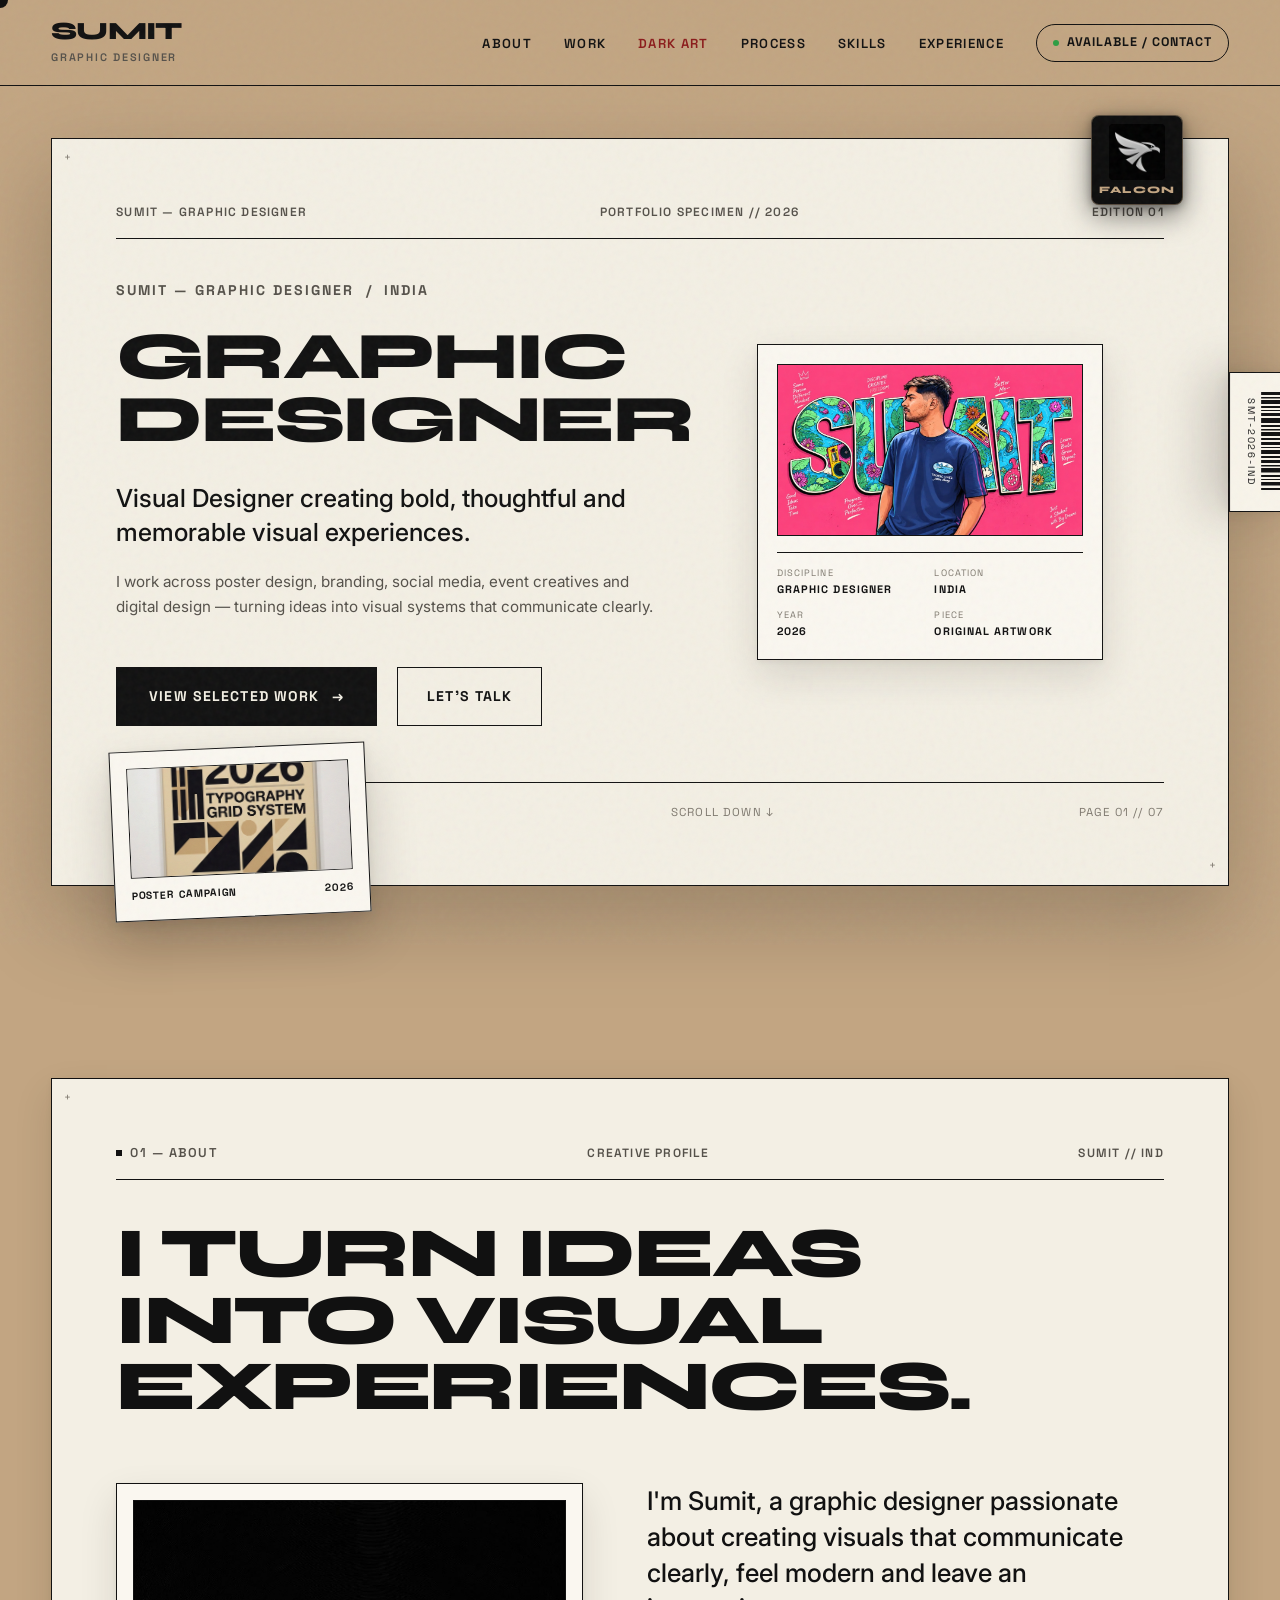
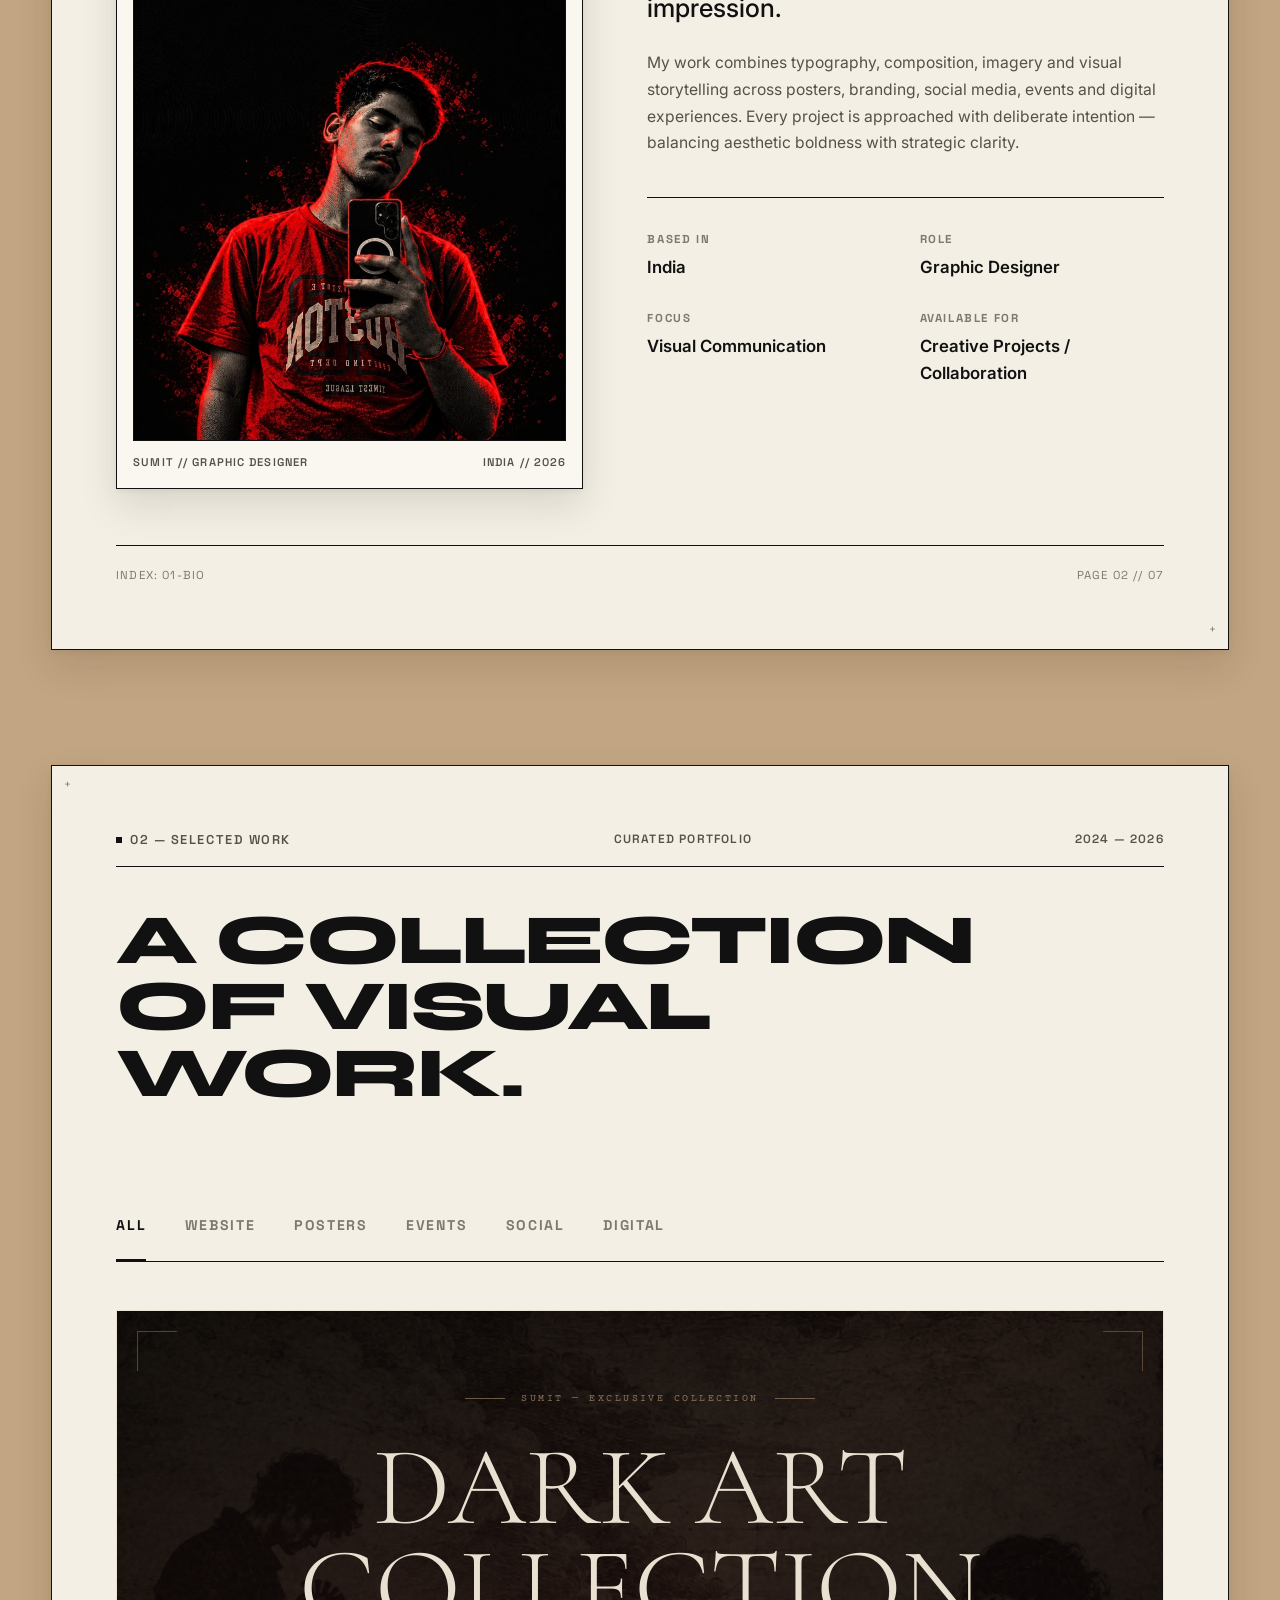
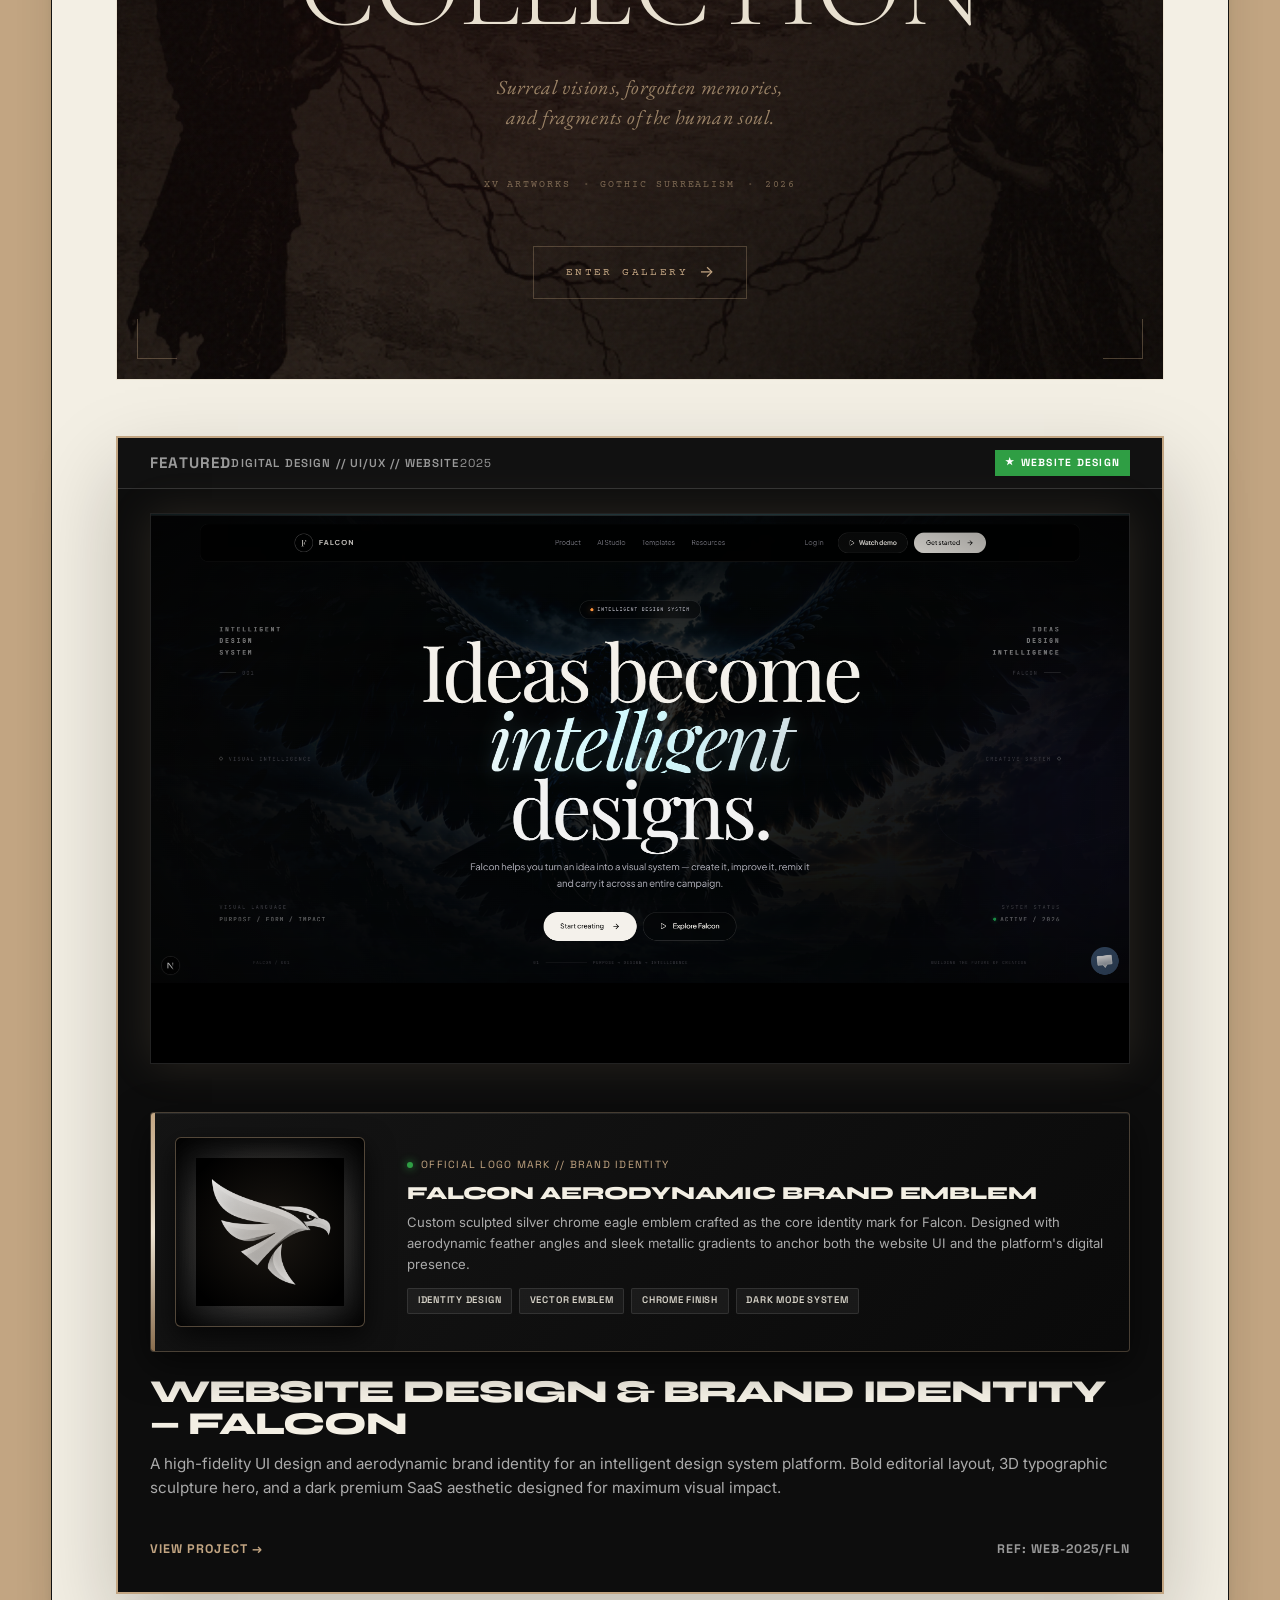
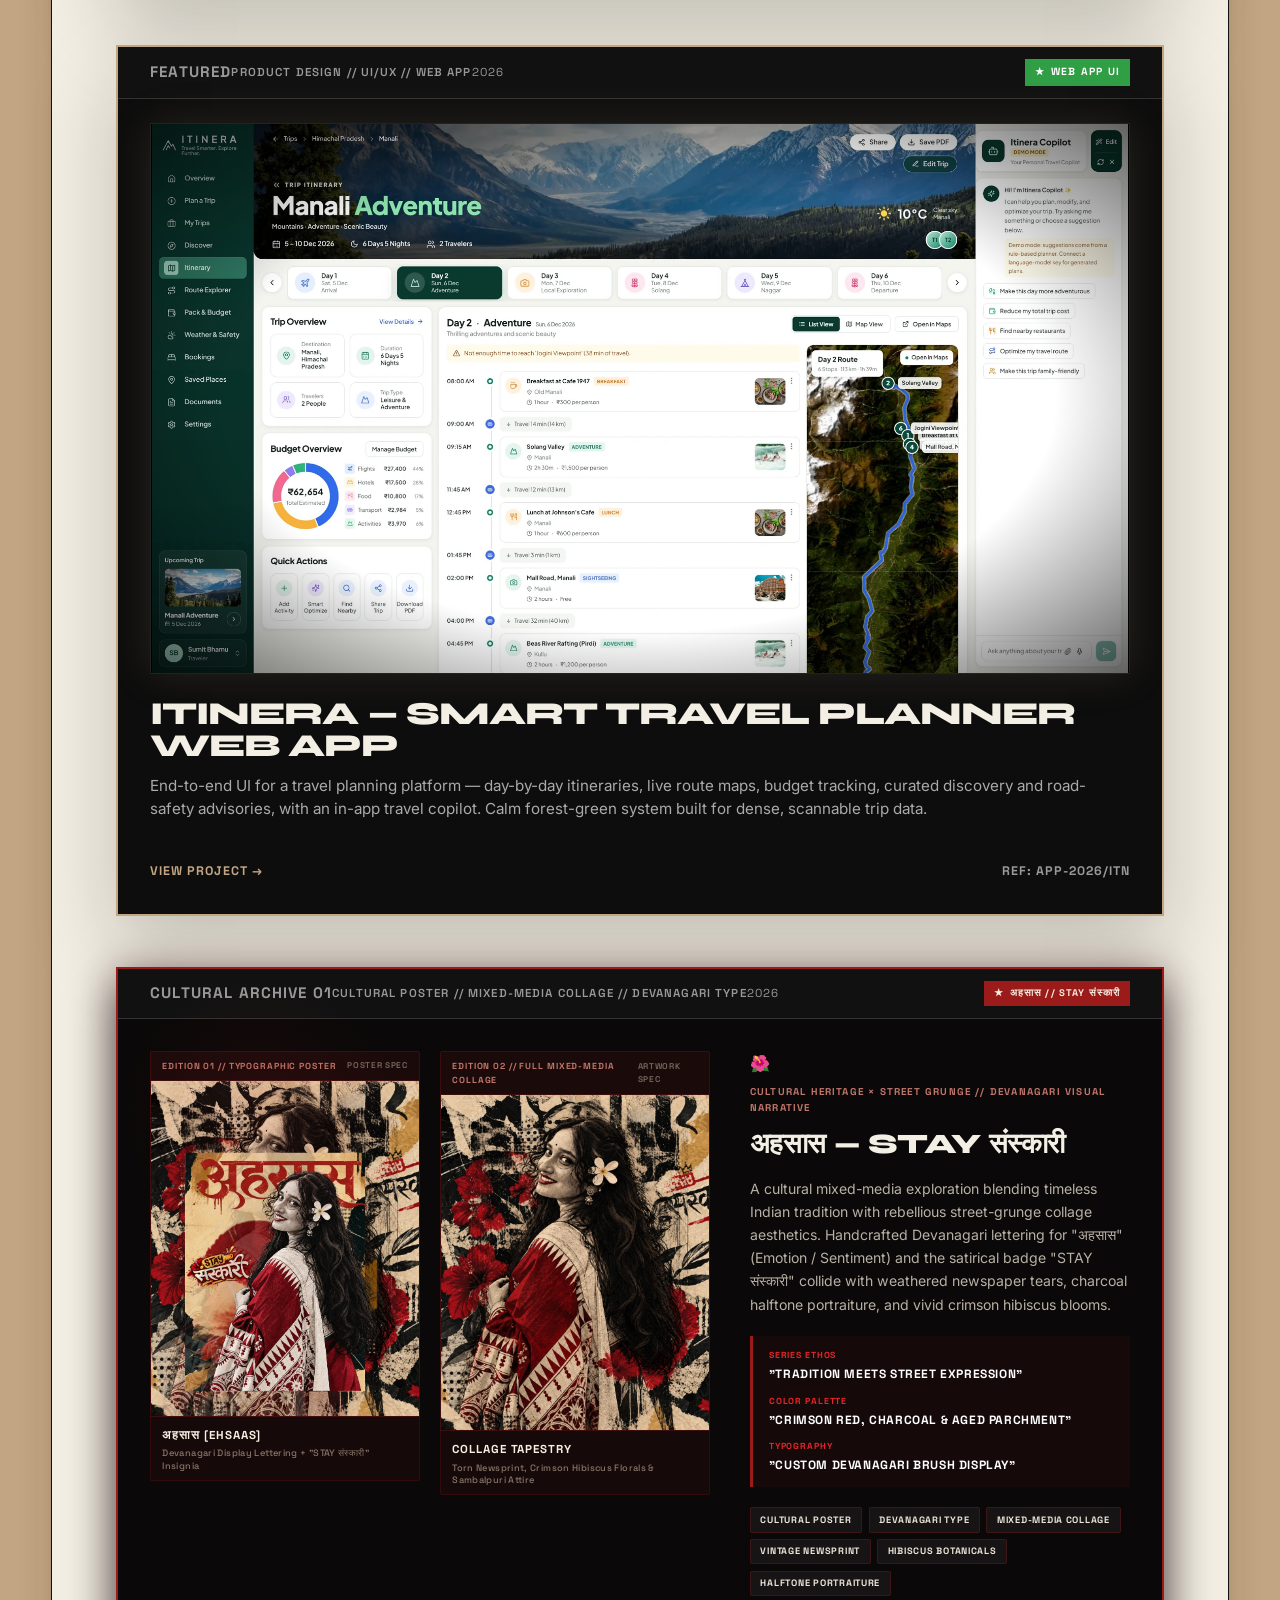
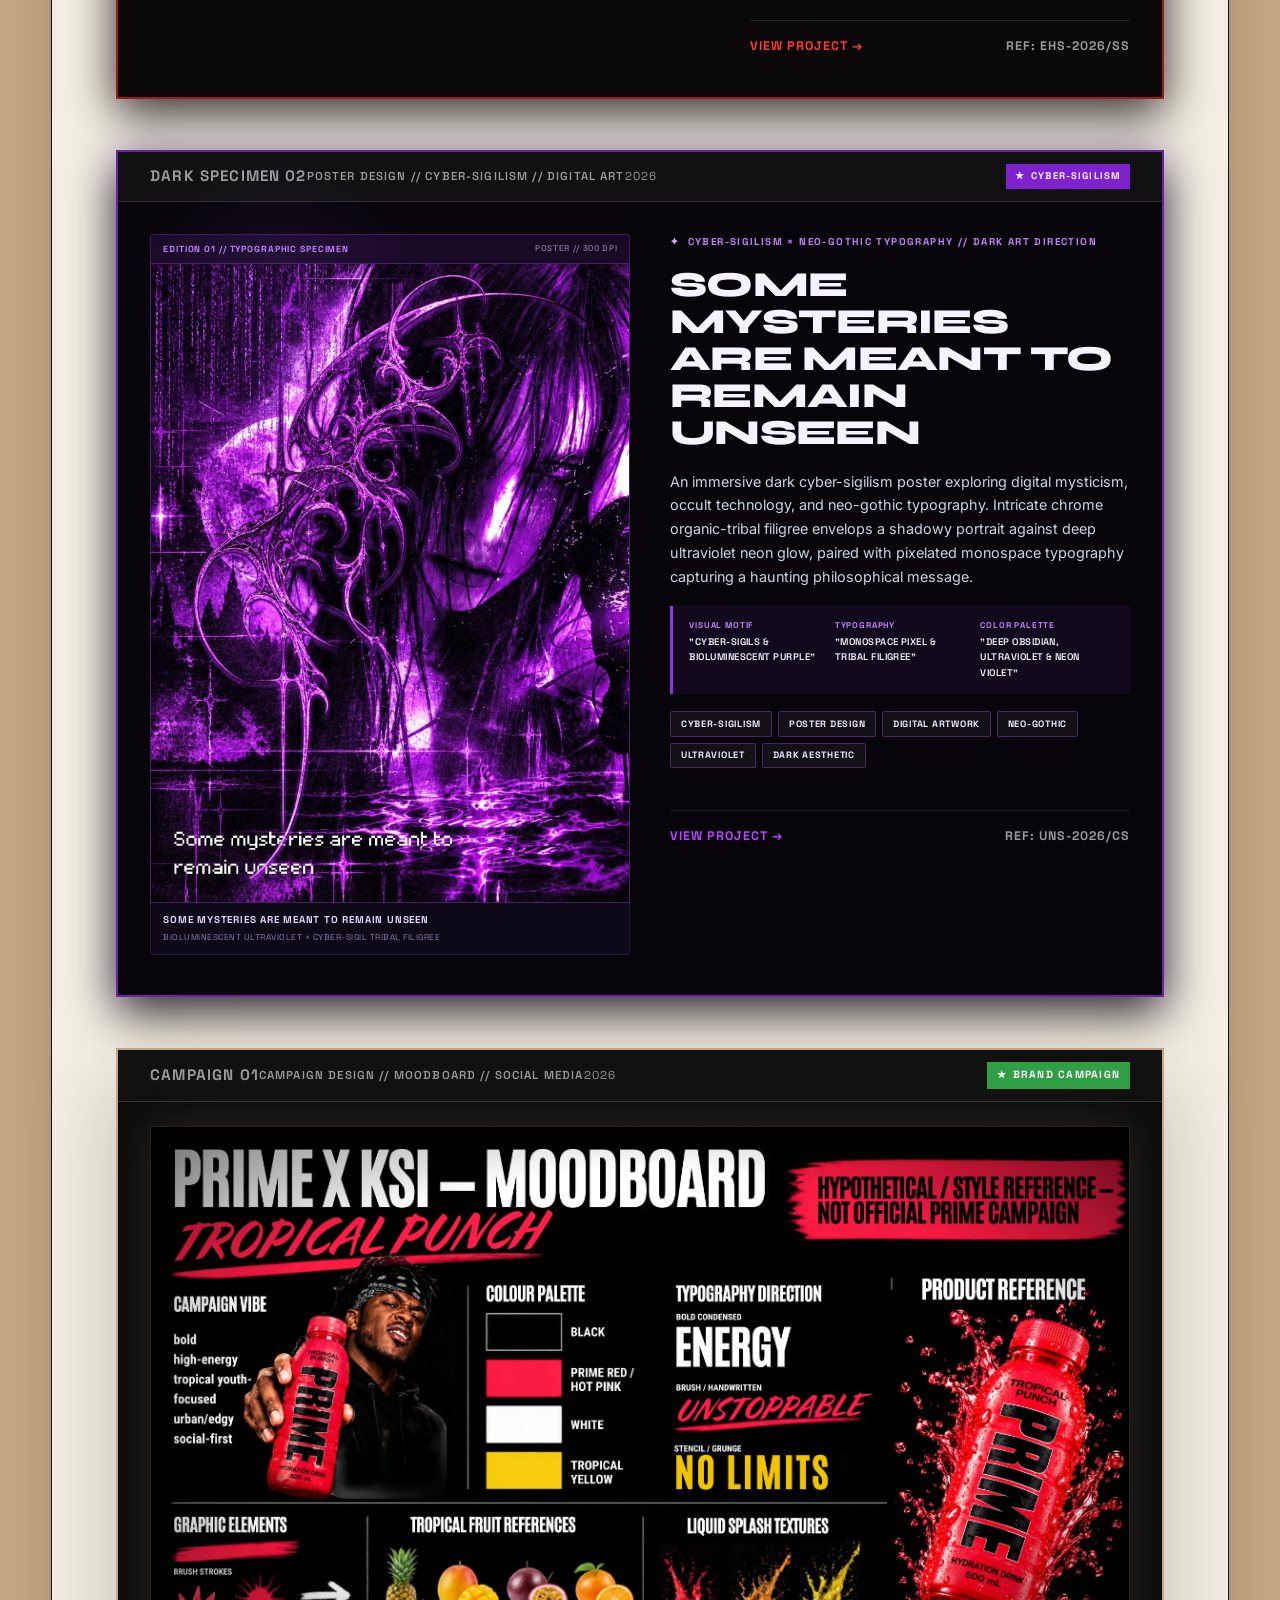
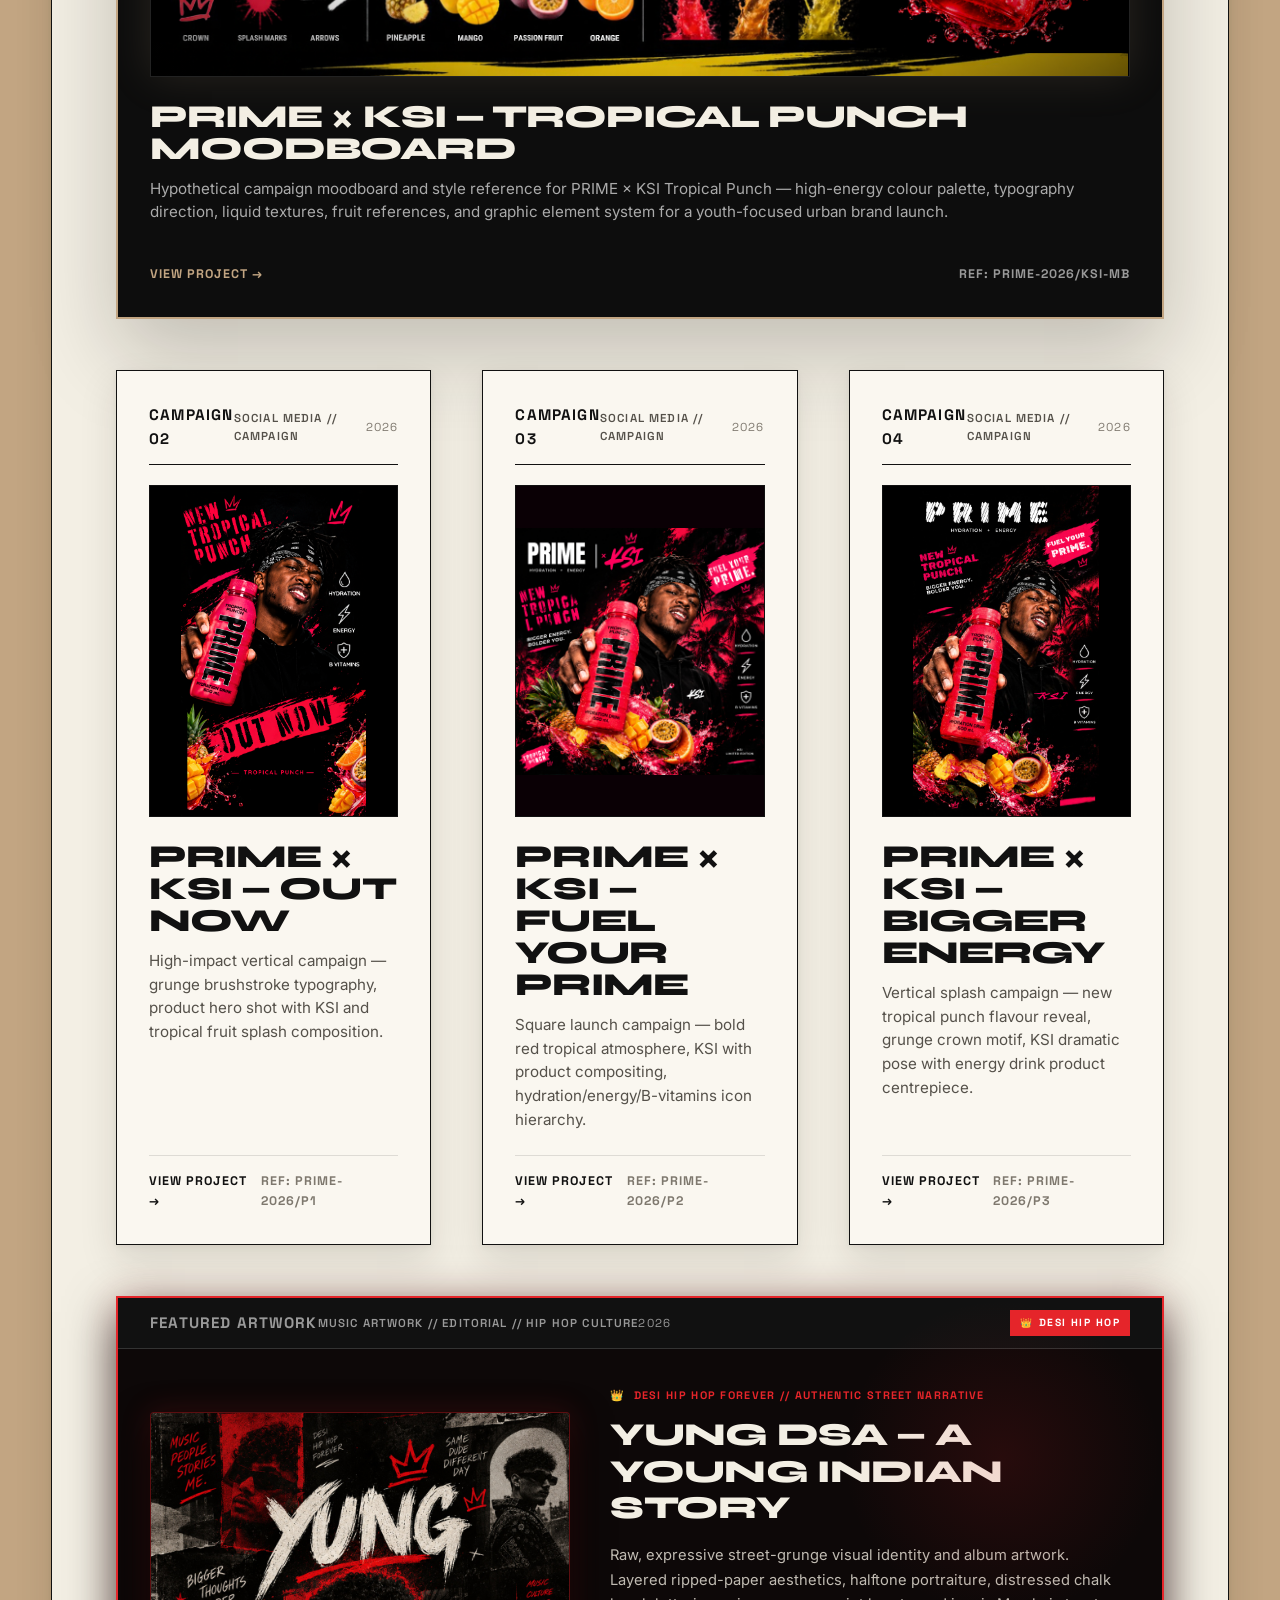
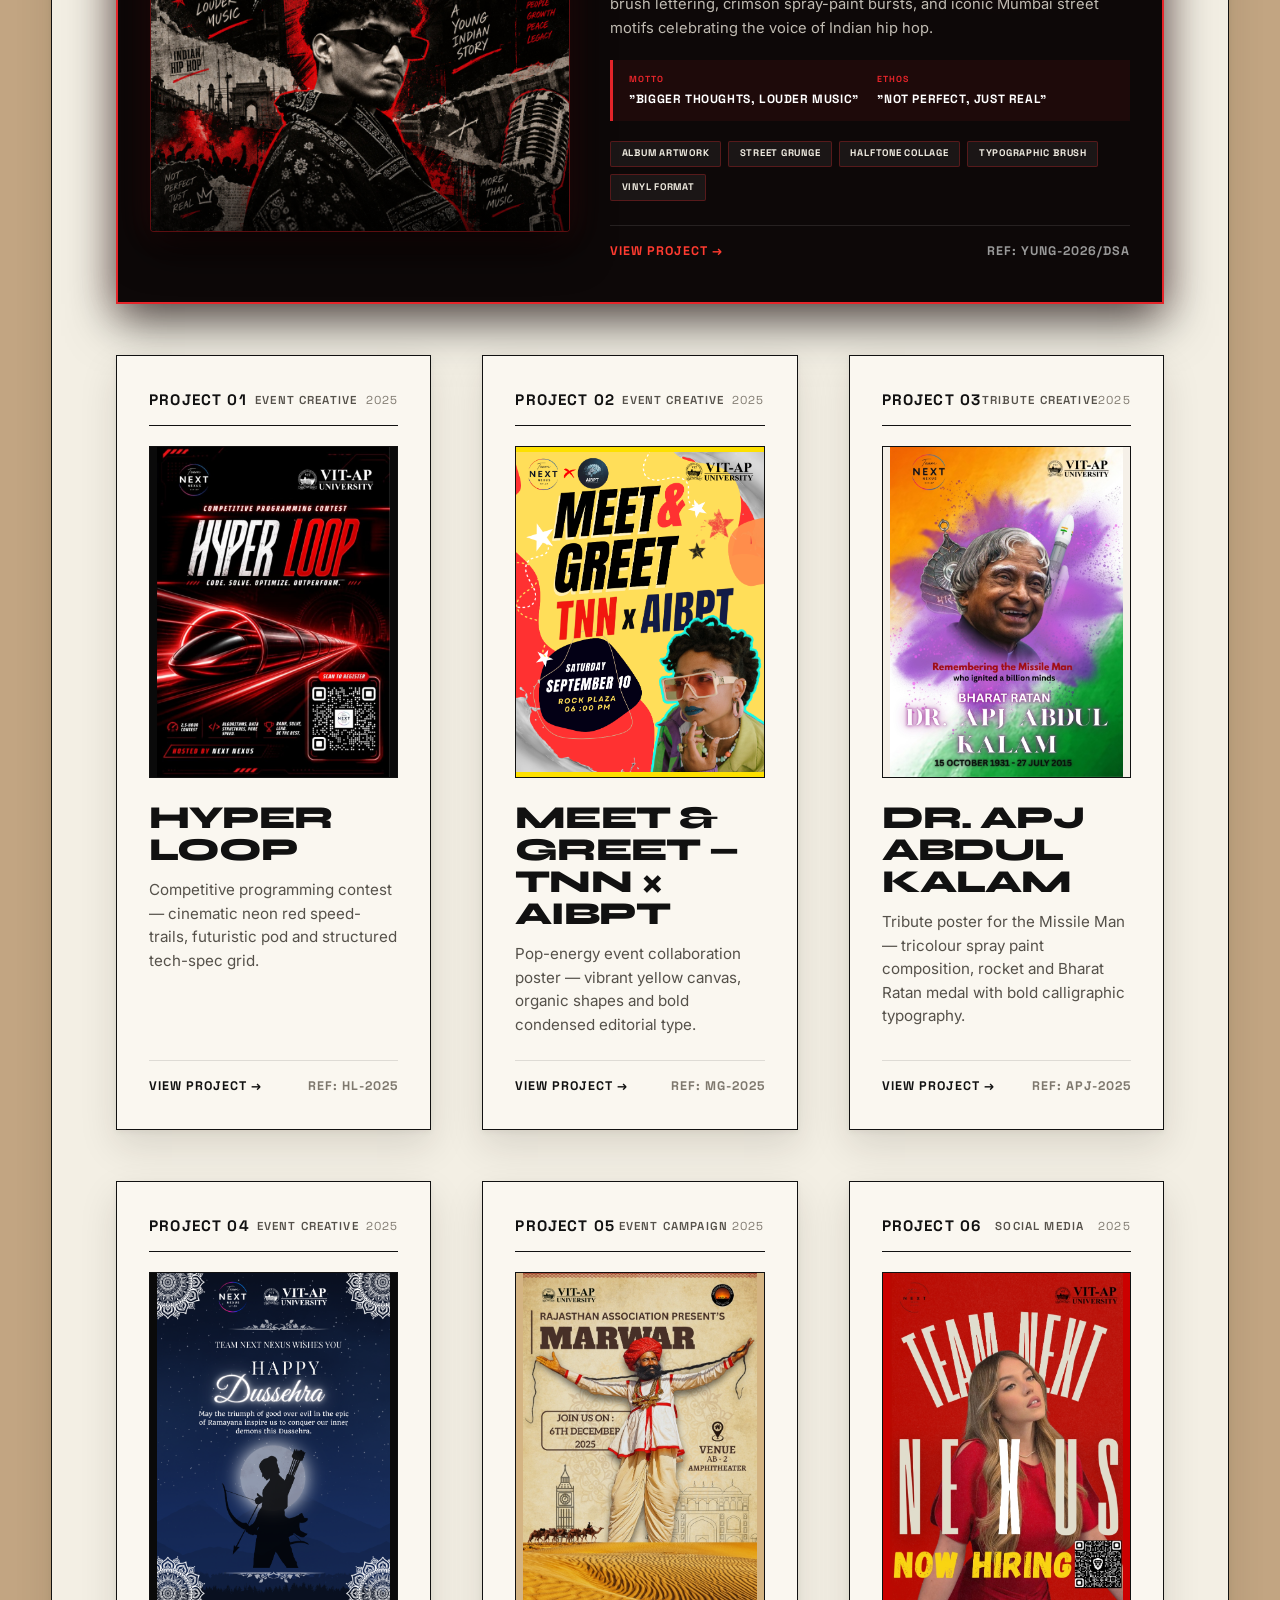
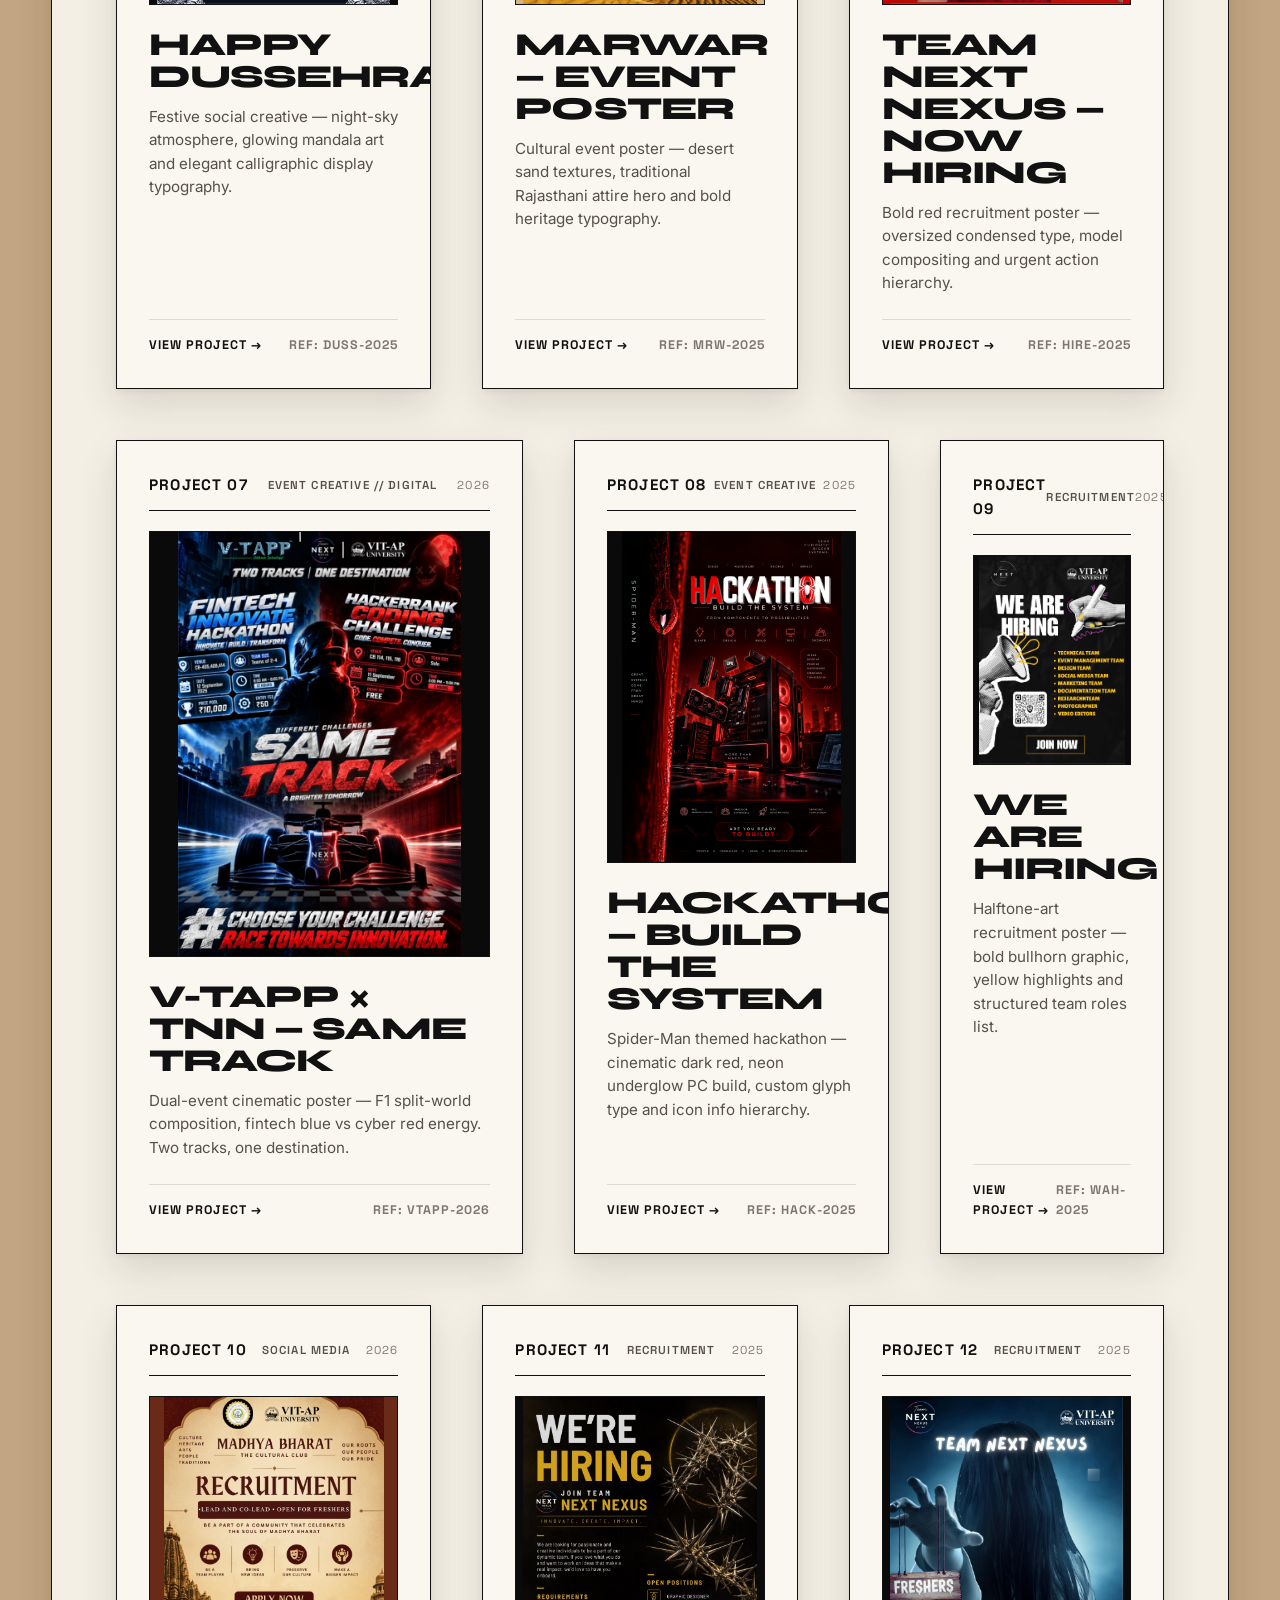
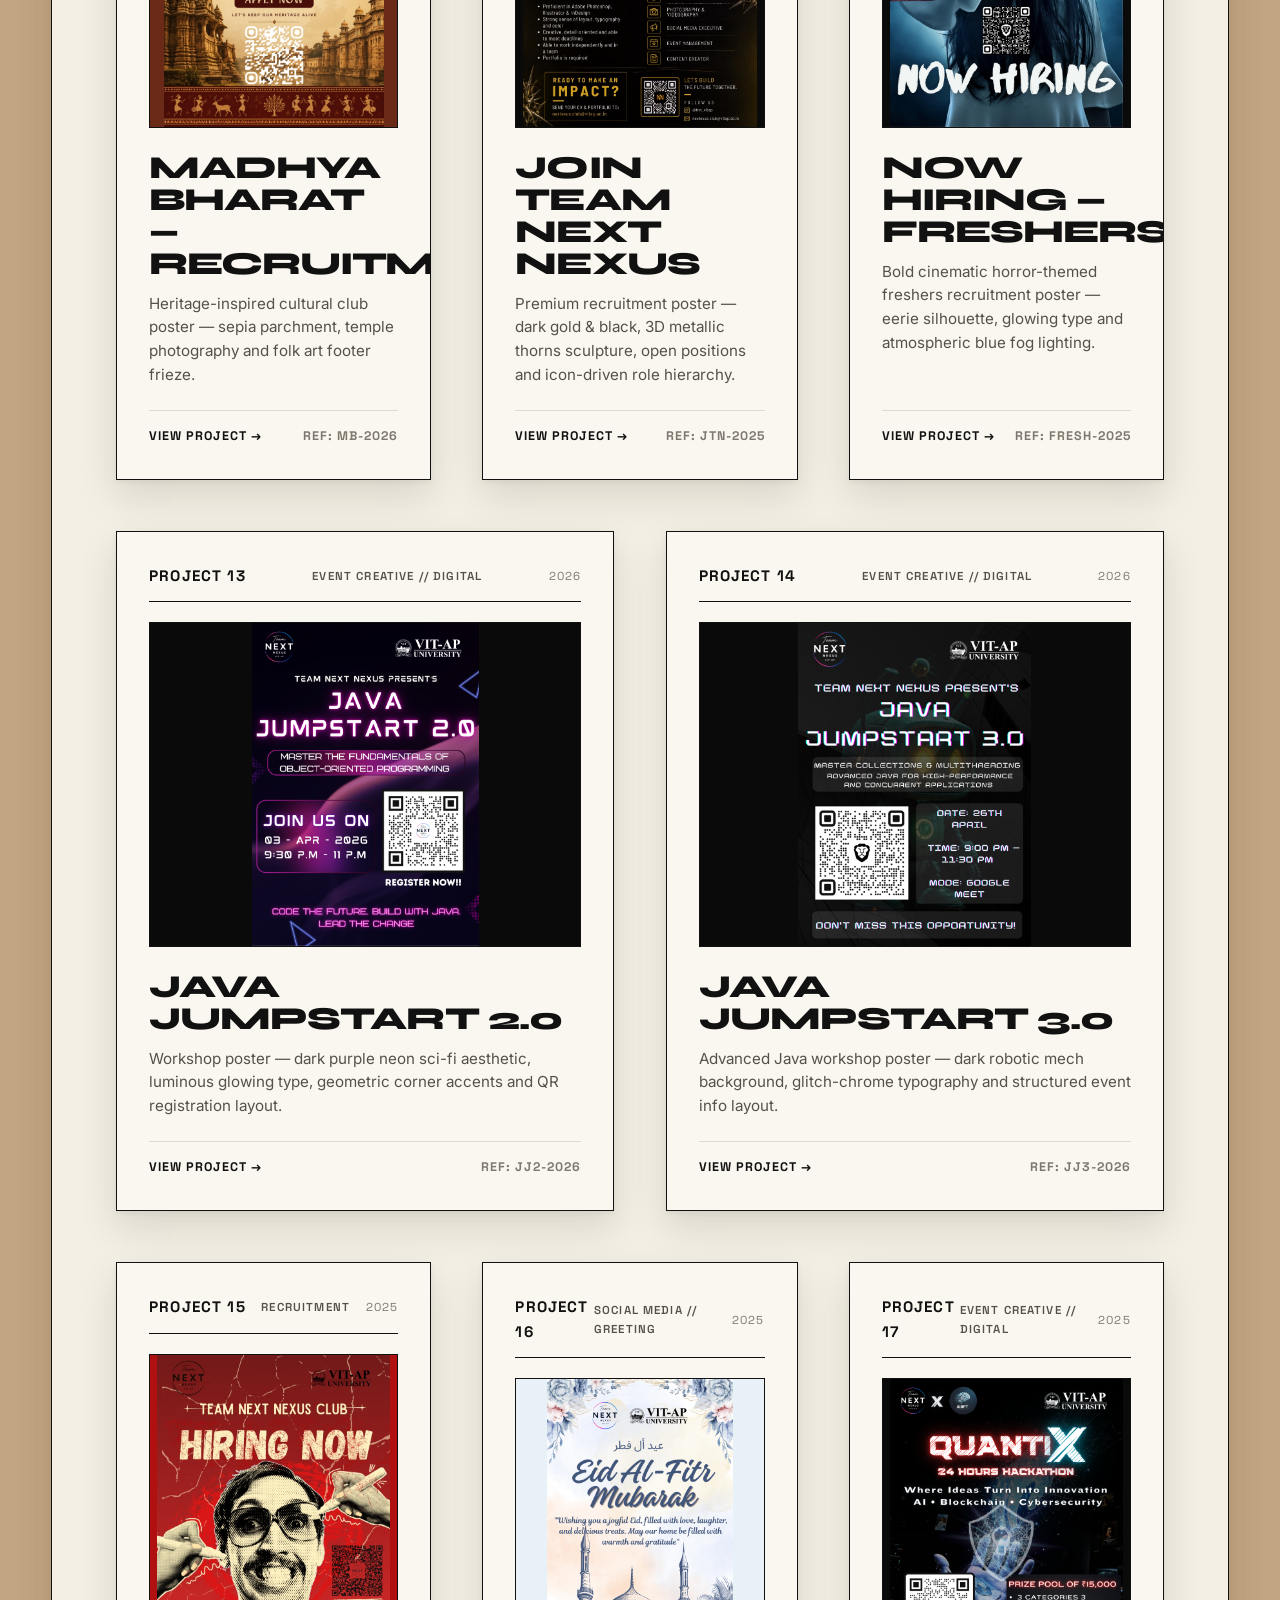
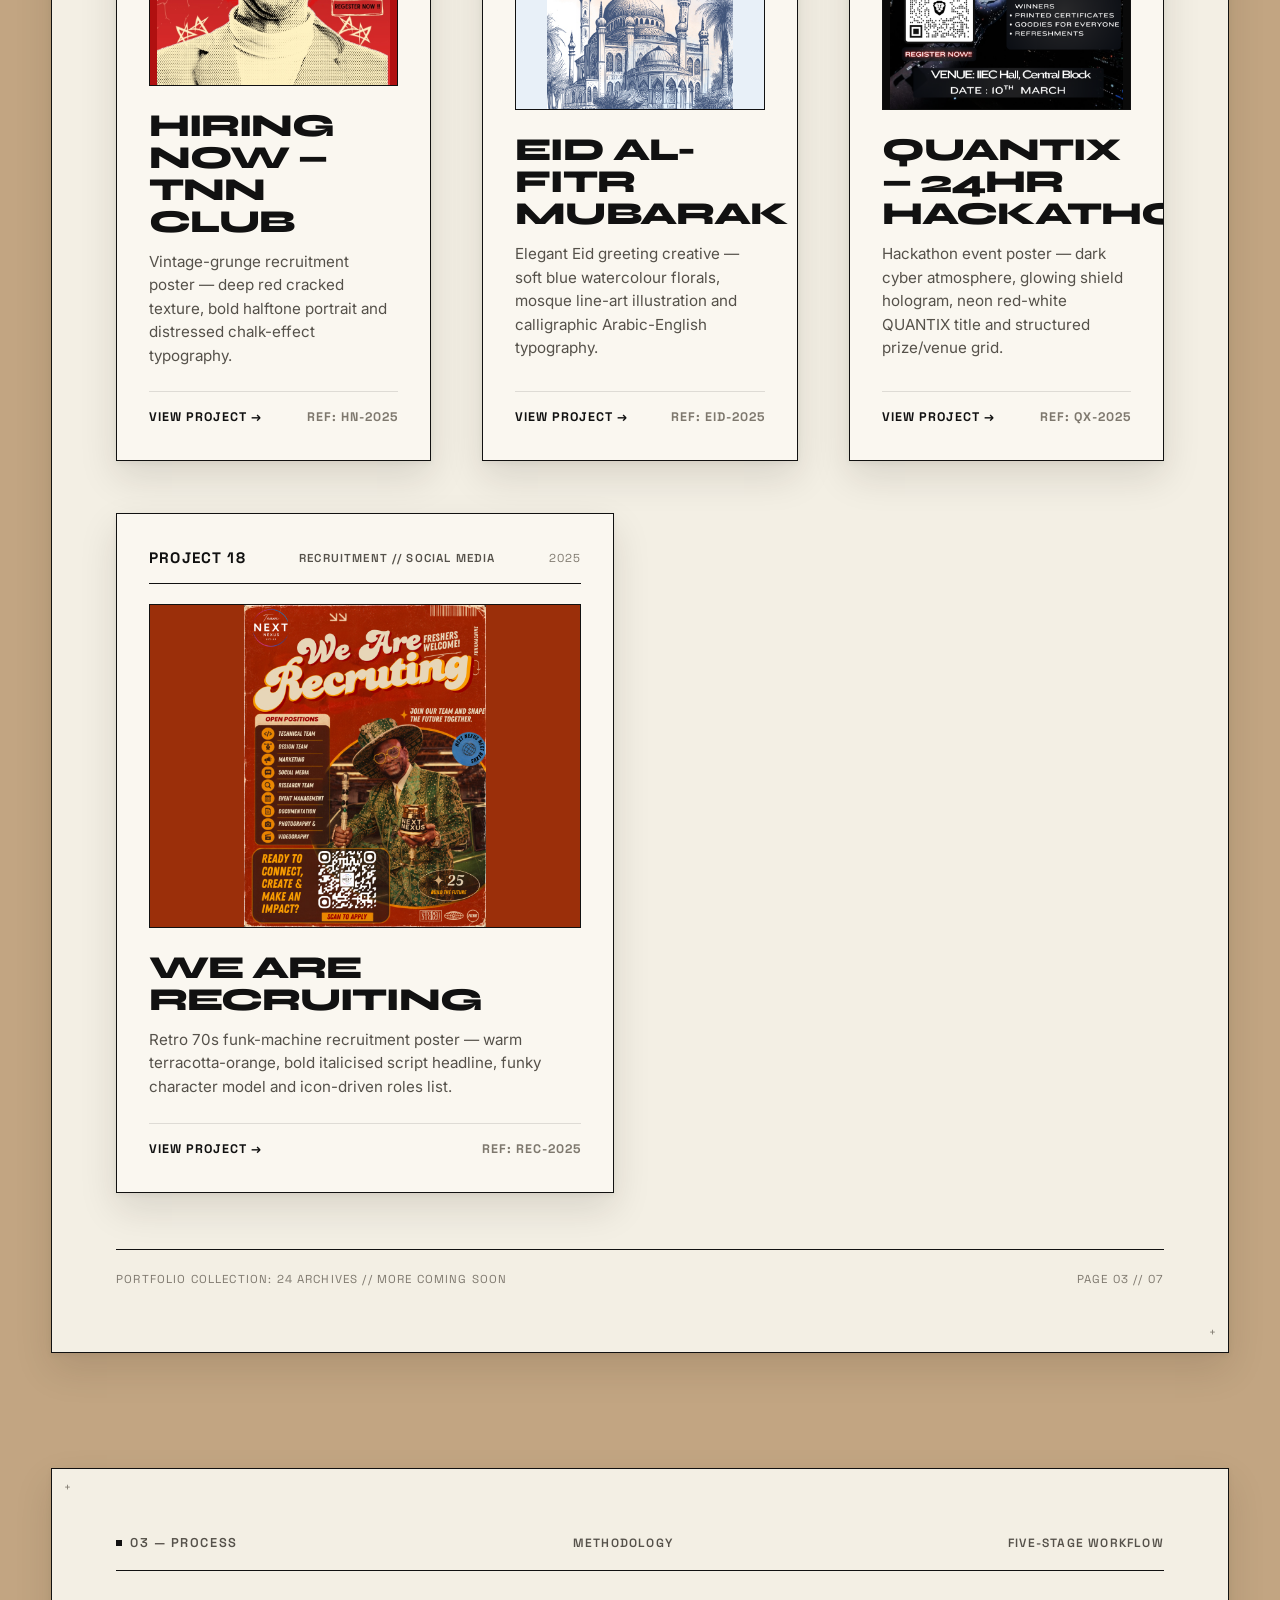
==== commit 66737471: "feat(portfolio): add Itinera travel planner web app UI project with 4K screens Home card shows the i" ====
--- a/sumit-portfolio/index.html
+++ b/sumit-portfolio/index.html
@@ -521,6 +521,29 @@
               </div>
             </article>
 
+            <!-- ★ FEATURED: ITINERA — TRAVEL PLANNER WEB APP UI (Full Width) -->
+            <article class="project-card span-12 featured-card dark-featured-card" data-category="website digital"
+              data-project-id="project-itinera" tabindex="0">
+              <div class="card-header-bar">
+                <span class="card-num">FEATURED</span>
+                <span class="card-category-badge">PRODUCT DESIGN // UI/UX // WEB APP</span>
+                <span class="card-year-tag">2026</span>
+                <span class="featured-badge">WEB APP UI</span>
+              </div>
+              <div class="project-image-box dark-image-frame">
+                <img src="assets/work-itinera-01-itinerary.jpg" alt="Itinera — Manali Adventure trip itinerary dashboard UI"
+                  class="project-img" loading="lazy" style="object-fit:contain; background:#000;">
+              </div>
+              <h3 class="project-title" style="color:#F3EFE4;">ITINERA — SMART TRAVEL PLANNER WEB APP</h3>
+              <p class="project-desc" style="color:#aaa;">
+                End-to-end UI for a travel planning platform — day-by-day itineraries, live route maps, budget tracking, curated discovery and road-safety advisories, with an in-app travel copilot. Calm forest-green system built for dense, scannable trip data.
+              </p>
+              <div class="project-footer-action">
+                <span class="project-link-text" style="color:#C2A582;">VIEW PROJECT →</span>
+                <span class="card-year-tag" style="color:#888;">REF: APP-2026/ITN</span>
+              </div>
+            </article>
+
             <!-- ★ FEATURED: अहसास — STAY संस्कारी // CULTURAL COLLAGE SERIES (Downside Website Part) -->
             <article class="project-card span-12 featured-card dark-featured-card ehsaas-featured-card"
               data-category="posters social digital branding" data-project-id="project-ehsaas" tabindex="0">
@@ -1723,6 +1746,7 @@
         <div class="modal-cover-wrap" style="margin: 0;">
           <img src="" alt="Final Work Detail" id="modalDetailImg" class="modal-cover-img">
         </div>
+        <div class="modal-gallery" id="modalGallery" hidden></div>
       </div>
 
       <div class="sheet-footer-meta" style="margin-top: 3rem;">
--- a/sumit-portfolio/styles.css
+++ b/sumit-portfolio/styles.css
@@ -1,4763 +1,4790 @@
-/* ==========================================================================
-   SUMIT — GRAPHIC DESIGNER PORTFOLIO
-   Design System: Warm Sand (#C2A582) + Cream (#F3EFE4) + Deep Black (#111111)
-   Editorial Brand Presentation & Physical Portfolio Deck Aesthetics
-   ========================================================================== */
-
-@import url('https://fonts.googleapis.com/css2?family=Inter:wght@300;400;500;600&family=Space+Grotesk:wght@400;500;600;700&family=Syne:wght@700;800&display=swap');
-
-:root {
-  /* Core Color Palette */
-  --bg-sand: #C2A582;
-  --bg-sand-light: #CBB08F;
-  --bg-sand-dark: #B59570;
-  
-  --surface-cream: #F3EFE4;
-  --surface-cream-pure: #FAF7F0;
-  --surface-cream-muted: #E8E2D4;
-  
-  --text-primary: #111111;
-  --text-secondary: #55514A;
-  --text-muted: #7E786E;
-  
-  --border-black: #111111;
-  --border-subtle: rgba(17, 17, 17, 0.2);
-  --border-hairline: rgba(17, 17, 17, 0.12);
-  
-  --accent-brown: #8C6D4F;
-  --accent-terracotta: #A45938;
-
-  /* Typography */
-  --font-display: 'Syne', sans-serif;
-  --font-mono: 'Space Grotesk', monospace, sans-serif;
-  --font-body: 'Inter', sans-serif;
-
-  /* Spacing & Layout */
-  --site-max-width: 1480px;
-  --site-padding: clamp(1.25rem, 4vw, 3.5rem);
-  --section-spacing: clamp(5rem, 9vw, 9rem);
-
-  /* Shadows for physical paper feel */
-  --shadow-sheet: 0 16px 36px rgba(35, 25, 15, 0.12), 0 2px 6px rgba(35, 25, 15, 0.06);
-  --shadow-floating: 0 24px 50px rgba(25, 18, 10, 0.18), 0 4px 12px rgba(25, 18, 10, 0.08);
-  --shadow-deep: 0 35px 80px rgba(20, 15, 10, 0.22);
-
-  /* Transitions */
-  --transition-smooth: all 0.35s cubic-bezier(0.16, 1, 0.3, 1);
-  --transition-fast: all 0.18s ease-out;
-}
-
-/* ==========================================================================
-   Base & Reset
-   ========================================================================== */
-*, *::before, *::after {
-  box-sizing: border-box;
-  margin: 0;
-  padding: 0;
-}
-
-html {
-  font-size: 16px;
-  scroll-behavior: smooth;
-  background-color: var(--bg-sand);
-  color: var(--text-primary);
-  -webkit-font-smoothing: antialiased;
-  -moz-osx-font-smoothing: grayscale;
-}
-
-body {
-  font-family: var(--font-body);
-  background-color: var(--bg-sand);
-  color: var(--text-primary);
-  line-height: 1.6;
-  position: relative;
-  overflow-x: hidden;
-  min-height: 100vh;
-}
-
-/* Subtle Film Grain Texture Overlay for tactile riso/paper warmth */
-@keyframes subtle-grain {
-  0%, 100% { transform: translate(0, 0); }
-  25% { transform: translate(-1%, 1%); }
-  50% { transform: translate(1%, -1%); }
-  75% { transform: translate(-1%, -1%); }
-}
-@keyframes paper-flicker {
-  0%, 100% { opacity: 0.04; }
-  50% { opacity: 0.055; }
-}
-.paper-grain-overlay {
-  position: fixed;
-  top: -5%;
-  left: -5%;
-  width: 110vw;
-  height: 110vh;
-  pointer-events: none;
-  z-index: 9998;
-  opacity: 0.045;
-  background-image: url("data:image/svg+xml,%3Csvg viewBox='0 0 200 200' xmlns='http://www.w3.org/2000/svg'%3E%3Cfilter id='noiseFilter'%3E%3CfeTurbulence type='fractalNoise' baseFrequency='0.85' numOctaves='3' stitchTiles='stitch'/%3E%3C/filter%3E%3Crect width='100%25' height='100%25' filter='url(%23noiseFilter)'/%3E%3C/svg%3E");
-  animation: subtle-grain 0.6s steps(2) infinite, paper-flicker 2s infinite;
-}
-@media (prefers-reduced-motion: reduce) {
-  .paper-grain-overlay { animation: none; opacity: 0.04; }
-}
-
-/* Custom Interactive Cursor (Desktop) */
-.custom-cursor {
-  position: fixed;
-  top: 0;
-  left: 0;
-  width: 16px;
-  height: 16px;
-  border-radius: 50%;
-  background-color: var(--text-primary);
-  pointer-events: none;
-  z-index: 9999;
-  transform: translate(-50%, -50%);
-  transition: width 0.25s cubic-bezier(0.16, 1, 0.3, 1),
-              height 0.25s cubic-bezier(0.16, 1, 0.3, 1),
-              background-color 0.2s ease,
-              opacity 0.2s ease;
-  display: flex;
-  align-items: center;
-  justify-content: center;
-  font-family: var(--font-mono);
-  font-size: 0.65rem;
-  font-weight: 700;
-  letter-spacing: 0.1em;
-  color: var(--surface-cream);
-  text-transform: uppercase;
-}
-
-.custom-cursor-follower {
-  position: fixed;
-  top: 0;
-  left: 0;
-  width: 44px;
-  height: 44px;
-  border-radius: 50%;
-  border: 1px solid rgba(17, 17, 17, 0.4);
-  pointer-events: none;
-  z-index: 9997;
-  transform: translate(-50%, -50%);
-  transition: transform 0.12s ease-out, width 0.25s ease, height 0.25s ease, border-color 0.2s ease;
-}
-
-.custom-cursor.hovering-project {
-  width: 68px;
-  height: 68px;
-  background-color: var(--text-primary);
-  box-shadow: 0 10px 25px rgba(0, 0, 0, 0.2);
-}
-
-.custom-cursor.hovering-link {
-  width: 32px;
-  height: 32px;
-  background-color: rgba(17, 17, 17, 0.85);
-}
-
-/* Typography Utilities */
-h1, h2, h3, h4, .font-display {
-  font-family: var(--font-display);
-  font-weight: 800;
-  line-height: 0.92;
-  letter-spacing: -0.035em;
-  text-transform: uppercase;
-}
-
-.font-mono {
-  font-family: var(--font-mono);
-  text-transform: uppercase;
-  letter-spacing: 0.08em;
-}
-
-.small-label {
-  font-family: var(--font-mono);
-  font-size: clamp(0.72rem, 1vw, 0.85rem);
-  font-weight: 600;
-  text-transform: uppercase;
-  letter-spacing: 0.12em;
-  color: var(--text-secondary);
-  display: inline-flex;
-  align-items: center;
-  gap: 0.5rem;
-}
-
-.small-label::before {
-  content: "";
-  display: inline-block;
-  width: 6px;
-  height: 6px;
-  background-color: var(--text-primary);
-}
-
-/* Buttons & CTAs */
-.btn-primary {
-  display: inline-flex;
-  align-items: center;
-  justify-content: center;
-  gap: 0.8rem;
-  background-color: var(--text-primary);
-  color: var(--surface-cream);
-  font-family: var(--font-mono);
-  font-size: 0.88rem;
-  font-weight: 700;
-  letter-spacing: 0.08em;
-  text-transform: uppercase;
-  text-decoration: none;
-  padding: 1.05rem 2rem;
-  border: 1px solid var(--text-primary);
-  position: relative;
-  overflow: hidden;
-  transition: var(--transition-smooth);
-  cursor: pointer;
-  z-index: 1;
-}
-
-.btn-primary::before {
-  content: '';
-  position: absolute;
-  top: 50%; left: 50%;
-  width: 150%; height: 0;
-  padding-bottom: 150%;
-  background-color: var(--surface-cream);
-  border-radius: 50%;
-  transform: translate(-50%, -50%) scale(0);
-  transition: transform 0.4s cubic-bezier(0.16, 1, 0.3, 1);
-  z-index: -1;
-}
-
-.btn-primary:hover {
-  color: var(--text-primary);
-  transform: translateY(-2px);
-  box-shadow: 0 8px 20px rgba(17, 17, 17, 0.2);
-}
-
-.btn-primary:hover::before {
-  transform: translate(-50%, -50%) scale(1);
-}
-
-.btn-primary .btn-arrow {
-  transition: transform 0.25s ease;
-}
-
-.btn-primary:hover .btn-arrow {
-  transform: translateX(4px);
-}
-
-.btn-secondary {
-  display: inline-flex;
-  align-items: center;
-  justify-content: center;
-  gap: 0.6rem;
-  background-color: transparent;
-  color: var(--text-primary);
-  font-family: var(--font-mono);
-  font-size: 0.88rem;
-  font-weight: 700;
-  letter-spacing: 0.08em;
-  text-transform: uppercase;
-  text-decoration: none;
-  padding: 1.05rem 1.8rem;
-  border: 1px solid var(--border-black);
-  transition: var(--transition-smooth);
-  cursor: pointer;
-}
-
-.btn-secondary:hover {
-  background-color: var(--text-primary);
-  color: var(--surface-cream);
-  transform: translateY(-2px);
-}
-
-/* ==========================================================================
-   Editorial Paper Canvas & Layout Container
-   ========================================================================== */
-.container {
-  max-width: var(--site-max-width);
-  margin-left: auto;
-  margin-right: auto;
-  padding-left: var(--site-padding);
-  padding-right: var(--site-padding);
-}
-
-/* The Cream Content Sheet: Recreating a Physical Brand Book / Presentation Deck */
-.paper-sheet {
-  background-color: var(--surface-cream);
-  border: 1px solid var(--border-black);
-  box-shadow: var(--shadow-sheet);
-  position: relative;
-  padding: clamp(2rem, 5vw, 5rem);
-  margin-bottom: var(--section-spacing);
-}
-
-/* Corner Registration Crosshairs & Micro-Details */
-.paper-sheet::before,
-.paper-sheet::after {
-  font-family: var(--font-mono);
-  font-size: 0.7rem;
-  color: var(--text-muted);
-  position: absolute;
-  pointer-events: none;
-}
-
-.paper-sheet::before {
-  content: "+";
-  top: 10px;
-  left: 12px;
-}
-
-.paper-sheet::after {
-  content: "+";
-  bottom: 10px;
-  right: 12px;
-}
-
-.sheet-header-meta {
-  display: flex;
-  align-items: center;
-  justify-content: space-between;
-  border-bottom: 1px solid var(--border-black);
-  padding-bottom: 1rem;
-  margin-bottom: 2.5rem;
-  font-family: var(--font-mono);
-  font-size: 0.75rem;
-  font-weight: 600;
-  letter-spacing: 0.1em;
-  color: var(--text-secondary);
-  text-transform: uppercase;
-}
-
-.sheet-footer-meta {
-  display: flex;
-  align-items: center;
-  justify-content: space-between;
-  border-top: 1px solid var(--border-black);
-  padding-top: 1.25rem;
-  margin-top: 3.5rem;
-  font-family: var(--font-mono);
-  font-size: 0.72rem;
-  letter-spacing: 0.1em;
-  color: var(--text-muted);
-  text-transform: uppercase;
-}
-
-/* ==========================================================================
-   Header & Navigation
-   ========================================================================== */
-.site-header {
-  position: sticky;
-  top: 0;
-  z-index: 1000;
-  background-color: rgba(194, 165, 130, 0.94);
-  backdrop-filter: blur(8px);
-  -webkit-backdrop-filter: blur(8px);
-  border-bottom: 1px solid var(--border-black);
-  transition: background-color 0.3s ease;
-}
-
-.nav-inner {
-  display: flex;
-  align-items: center;
-  justify-content: space-between;
-  padding-top: 1.2rem;
-  padding-bottom: 1.2rem;
-}
-
-.brand-logo {
-  text-decoration: none;
-  color: var(--text-primary);
-  display: flex;
-  flex-direction: column;
-}
-
-.brand-title {
-  font-family: var(--font-display);
-  font-size: 1.55rem;
-  font-weight: 800;
-  letter-spacing: -0.03em;
-  line-height: 1;
-}
-
-.brand-subtitle {
-  font-family: var(--font-mono);
-  font-size: 0.68rem;
-  font-weight: 600;
-  letter-spacing: 0.16em;
-  color: var(--text-secondary);
-  text-transform: uppercase;
-  margin-top: 0.3rem;
-}
-
-.nav-links {
-  display: flex;
-  align-items: center;
-  list-style: none;
-  gap: clamp(1.2rem, 2.5vw, 2.8rem);
-}
-
-.nav-link {
-  font-family: var(--font-mono);
-  font-size: 0.82rem;
-  font-weight: 600;
-  letter-spacing: 0.1em;
-  text-transform: uppercase;
-  color: var(--text-primary);
-  text-decoration: none;
-  position: relative;
-  padding: 0.3rem 0;
-  transition: color 0.2s ease;
-}
-
-.nav-link::after {
-  content: "";
-  position: absolute;
-  bottom: 0;
-  left: 0;
-  width: 0%;
-  height: 1px;
-  background-color: var(--text-primary);
-  transition: width 0.25s ease;
-}
-
-.nav-link:hover::after,
-.nav-link.active::after {
-  width: 100%;
-}
-
-.nav-contact-btn {
-  display: inline-flex;
-  align-items: center;
-  gap: 0.5rem;
-  padding: 0.5rem 1rem;
-  border: 1px solid var(--border-black);
-  border-radius: 999px;
-  font-family: var(--font-mono);
-  font-size: 0.78rem;
-  font-weight: 700;
-  letter-spacing: 0.08em;
-  text-transform: uppercase;
-  text-decoration: none;
-  color: var(--text-primary);
-  transition: var(--transition-fast);
-}
-
-.nav-contact-btn:hover {
-  background-color: var(--text-primary);
-  color: var(--surface-cream);
-}
-
-.nav-contact-btn .circle-dot {
-  width: 6px;
-  height: 6px;
-  border-radius: 50%;
-  background-color: #2F9E44;
-  animation: pulse-dot 2s infinite ease-in-out;
-}
-
-@keyframes pulse-dot {
-  0%, 100% { opacity: 1; transform: scale(1); }
-  50% { opacity: 0.4; transform: scale(0.8); }
-}
-
-.mobile-nav-toggle {
-  display: none;
-  background: transparent;
-  border: 1px solid var(--border-black);
-  padding: 0.6rem 0.8rem;
-  font-family: var(--font-mono);
-  font-size: 0.8rem;
-  font-weight: 700;
-  cursor: pointer;
-}
-
-/* ==========================================================================
-   Hero Section: Editorial Brand Deck Cover
-   ========================================================================== */
-.hero-section {
-  padding-top: clamp(2rem, 4vw, 4rem);
-  padding-bottom: clamp(3rem, 6vw, 6rem);
-  position: relative;
-}
-
-.hero-sheet {
-  background-color: var(--surface-cream);
-  border: 1px solid var(--border-black);
-  box-shadow: var(--shadow-deep);
-  position: relative;
-  padding: clamp(2rem, 5vw, 4.5rem);
-  overflow: visible;
-}
-
-/* Floating Deck Paper Elements */
-.floating-element {
-  position: absolute;
-  pointer-events: auto;
-  z-index: 10;
-  background-color: var(--surface-cream-pure);
-  border: 1px solid var(--border-black);
-  box-shadow: var(--shadow-floating);
-  transition: transform 0.4s cubic-bezier(0.16, 1, 0.3, 1), box-shadow 0.3s ease;
-}
-
-.floating-element:hover {
-  transform: translateY(-8px) scale(1.02) !important;
-  box-shadow: 0 30px 60px rgba(20, 15, 10, 0.25);
-  z-index: 25;
-}
-
-/* Floating Sheet 2: Mini Project Preview / Exhibition Tag */
-.float-card-preview {
-  bottom: -32px;
-  left: clamp(15px, 6vw, 60px);
-  width: clamp(210px, 20vw, 270px);
-  padding: 1rem;
-  transform: rotate(-2.5deg);
-  background-color: var(--surface-cream-pure);
-  display: flex;
-  flex-direction: column;
-  gap: 0.6rem;
-}
-
-.float-card-preview .preview-img {
-  width: 100%;
-  height: 110px;
-  object-fit: cover;
-  border: 1px solid var(--border-black);
-}
-
-.float-card-preview .preview-meta {
-  display: flex;
-  justify-content: space-between;
-  align-items: center;
-  font-family: var(--font-mono);
-  font-size: 0.65rem;
-  font-weight: 700;
-  letter-spacing: 0.08em;
-}
-
-/* Floating Sheet 3: Barcode Graphic Tag */
-.float-card-barcode {
-  top: 50%;
-  right: -36px;
-  width: 140px;
-  padding: 0.8rem 1rem;
-  transform: translateY(-50%) rotate(90deg);
-  transform-origin: center right;
-  display: flex;
-  flex-direction: column;
-  align-items: center;
-  background-color: #F8F4EA;
-}
-
-.barcode-svg {
-  width: 100%;
-  height: 24px;
-}
-
-.barcode-text {
-  font-family: var(--font-mono);
-  font-size: 0.6rem;
-  letter-spacing: 0.2em;
-  margin-top: 0.2rem;
-}
-
-/* Hero Content Grid */
-.hero-grid {
-  display: grid;
-  grid-template-columns: 1.15fr 0.85fr;
-  gap: clamp(2rem, 5vw, 5rem);
-  align-items: center;
-  position: relative;
-  z-index: 5;
-}
-
-.hero-text-col {
-  display: flex;
-  flex-direction: column;
-}
-
-.hero-super-label {
-  display: flex;
-  align-items: center;
-  gap: 0.75rem;
-  font-family: var(--font-mono);
-  font-size: clamp(0.75rem, 1.1vw, 0.9rem);
-  font-weight: 700;
-  letter-spacing: 0.14em;
-  text-transform: uppercase;
-  color: var(--text-secondary);
-  margin-bottom: 1.5rem;
-}
-
-.hero-title {
-  font-family: var(--font-display);
-  font-size: clamp(2.4rem, 5.2vw, 5.6rem);
-  line-height: 0.94;
-  letter-spacing: -0.035em;
-  color: var(--text-primary);
-  margin-bottom: 2rem;
-  text-transform: uppercase;
-}
-
-.hero-title .title-line {
-  display: block;
-  white-space: nowrap;
-}
-
-.hero-subtitle {
-  font-size: clamp(1.2rem, 2vw, 1.55rem);
-  font-weight: 500;
-  line-height: 1.35;
-  color: var(--text-primary);
-  margin-bottom: 1.25rem;
-  max-width: 580px;
-}
-
-.hero-bio {
-  font-size: clamp(0.95rem, 1.1vw, 1.05rem);
-  color: var(--text-secondary);
-  line-height: 1.65;
-  max-width: 540px;
-  margin-bottom: 2.5rem;
-}
-
-.hero-actions {
-  display: flex;
-  flex-wrap: wrap;
-  align-items: center;
-  gap: 1.25rem;
-  margin-top: 0.5rem;
-}
-
-/* Hero Visual Composition */
-.hero-visual-col {
-  position: relative;
-  display: flex;
-  justify-content: center;
-}
-
-.hero-visual-frame {
-  position: relative;
-  width: 100%;
-  max-width: 580px;
-  background-color: var(--surface-cream-pure);
-  padding: 1.2rem;
-  border: 1px solid var(--border-black);
-  box-shadow: var(--shadow-sheet);
-  transition: transform 0.4s ease;
-}
-
-.hero-visual-frame:hover {
-  transform: rotate(-0.5deg) scale(1.01);
-}
-
-.hero-image-wrap {
-  width: 100%;
-  aspect-ratio: 16/9;
-  overflow: hidden;
-  border: 1px solid var(--border-black);
-  position: relative;
-  background-color: #E2D9CC;
-}
-
-.hero-img {
-  width: 100%;
-  height: 100%;
-  object-fit: cover;
-  display: block;
-  transition: transform 0.6s cubic-bezier(0.16, 1, 0.3, 1);
-}
-
-.hero-visual-frame:hover .hero-img {
-  transform: scale(1.04);
-}
-
-.hero-frame-meta {
-  margin-top: 1rem;
-  padding-top: 0.8rem;
-  border-top: 1px solid var(--border-black);
-  display: grid;
-  grid-template-columns: repeat(2, 1fr);
-  gap: 0.6rem;
-  font-family: var(--font-mono);
-  font-size: 0.68rem;
-  letter-spacing: 0.1em;
-  text-transform: uppercase;
-}
-
-.hero-frame-meta .meta-item {
-  display: flex;
-  flex-direction: column;
-}
-
-.hero-frame-meta .meta-label {
-  color: var(--text-muted);
-  font-size: 0.58rem;
-}
-
-.hero-frame-meta .meta-value {
-  color: var(--text-primary);
-  font-weight: 700;
-}
-
-/* ==========================================================================
-   Section 01: Introduction & About
-   ========================================================================== */
-.about-sheet {
-  background-color: var(--surface-cream);
-}
-
-.editorial-section-title {
-  font-size: clamp(2.6rem, 5.5vw, 5.2rem);
-  line-height: 0.94;
-  letter-spacing: -0.035em;
-  color: var(--text-primary);
-  margin-bottom: clamp(2.5rem, 5vw, 4.5rem);
-}
-
-.about-grid {
-  display: grid;
-  grid-template-columns: 0.95fr 1.05fr;
-  gap: clamp(2rem, 5vw, 5rem);
-  align-items: start;
-}
-
-.about-portrait-wrap {
-  position: relative;
-  border: 1px solid var(--border-black);
-  padding: 1rem;
-  background-color: var(--surface-cream-pure);
-  box-shadow: var(--shadow-sheet);
-}
-
-.about-portrait-img {
-  width: 100%;
-  aspect-ratio: 4/5;
-  object-fit: cover;
-  object-position: center center;
-  display: block;
-  border: 1px solid var(--border-black);
-}
-
-.about-portrait-stamp {
-  margin-top: 0.8rem;
-  display: flex;
-  justify-content: space-between;
-  align-items: center;
-  font-family: var(--font-mono);
-  font-size: 0.7rem;
-  font-weight: 600;
-  letter-spacing: 0.1em;
-  color: var(--text-secondary);
-}
-
-.about-content-wrap {
-  display: flex;
-  flex-direction: column;
-}
-
-.about-lead-text {
-  font-size: clamp(1.2rem, 2vw, 1.6rem);
-  font-weight: 500;
-  line-height: 1.4;
-  color: var(--text-primary);
-  margin-bottom: 1.5rem;
-}
-
-.about-body-text {
-  font-size: clamp(0.98rem, 1.1vw, 1.12rem);
-  color: var(--text-secondary);
-  line-height: 1.7;
-  margin-bottom: 2.5rem;
-}
-
-.about-meta-list {
-  display: grid;
-  grid-template-columns: repeat(2, 1fr);
-  gap: 1.75rem;
-  border-top: 1px solid var(--border-black);
-  padding-top: 2rem;
-}
-
-.meta-info-block {
-  display: flex;
-  flex-direction: column;
-  gap: 0.35rem;
-}
-
-.meta-info-title {
-  font-family: var(--font-mono);
-  font-size: 0.72rem;
-  font-weight: 700;
-  letter-spacing: 0.14em;
-  color: var(--text-muted);
-  text-transform: uppercase;
-}
-
-.meta-info-desc {
-  font-size: 1.05rem;
-  font-weight: 600;
-  color: var(--text-primary);
-}
-
-/* ==========================================================================
-   Section 02: Selected Work Portfolio
-   ========================================================================== */
-.work-sheet {
-  background-color: var(--surface-cream);
-}
-
-.portfolio-header-wrap {
-  display: flex;
-  flex-direction: column;
-  margin-bottom: 3rem;
-}
-
-/* Minimalist Category Filter Bar */
-.filter-bar {
-  display: flex;
-  flex-wrap: wrap;
-  align-items: center;
-  gap: clamp(1.2rem, 3vw, 3rem);
-  border-bottom: 1px solid var(--border-black);
-  padding-bottom: 1.25rem;
-  margin-top: 2.5rem;
-}
-
-.filter-btn {
-  background: transparent;
-  border: none;
-  font-family: var(--font-mono);
-  font-size: 0.88rem;
-  font-weight: 700;
-  letter-spacing: 0.12em;
-  text-transform: uppercase;
-  color: var(--text-muted);
-  cursor: pointer;
-  position: relative;
-  padding: 0.4rem 0;
-  transition: color 0.2s ease;
-}
-
-.filter-btn:hover {
-  color: var(--text-primary);
-}
-
-.filter-btn.active {
-  color: var(--text-primary);
-}
-
-.filter-btn.active::after {
-  content: "";
-  position: absolute;
-  bottom: -1.25rem;
-  left: 0;
-  width: 100%;
-  height: 2px;
-  background-color: var(--text-primary);
-}
-
-/* Asymmetric Editorial Portfolio Grid */
-.portfolio-grid {
-  display: grid;
-  grid-template-columns: repeat(12, 1fr);
-  gap: clamp(2rem, 4vw, 3.5rem);
-  margin-top: 3.5rem;
-}
-
-/* Project Item - Designed as a Physical Editorial Portfolio Sheet */
-.project-card {
-  --card-pad: clamp(1.2rem, 2.5vw, 2.2rem);
-  background-color: var(--surface-cream-pure);
-  border: 1px solid var(--border-black);
-  box-shadow: var(--shadow-sheet);
-  padding: var(--card-pad);
-  position: relative;
-  display: flex;
-  flex-direction: column;
-  cursor: pointer;
-  transition: transform 0.4s cubic-bezier(0.16, 1, 0.3, 1),
-              box-shadow 0.4s ease,
-              border-color 0.2s ease;
-  overflow: hidden;
-}
-
-.project-card:hover {
-  transform: translateY(-8px);
-  box-shadow: var(--shadow-deep);
-  border-color: #000000;
-}
-
-/* Asymmetric Grid Spans */
-.project-card.span-7 {
-  grid-column: span 7;
-}
-
-.project-card.span-5 {
-  grid-column: span 5;
-}
-
-.project-card.span-6 {
-  grid-column: span 6;
-}
-
-.project-card.span-12 {
-  grid-column: span 12;
-}
-
-/* Card Top Metadata */
-.card-header-bar {
-  display: flex;
-  align-items: center;
-  justify-content: space-between;
-  border-bottom: 1px solid var(--border-black);
-  padding-bottom: 0.8rem;
-  margin-bottom: 1.25rem;
-  font-family: var(--font-mono);
-  font-size: 0.72rem;
-  letter-spacing: 0.1em;
-  text-transform: uppercase;
-}
-
-.card-num {
-  font-size: 0.95rem;
-  font-weight: 700;
-  color: var(--text-primary);
-}
-
-.card-category-badge {
-  font-weight: 600;
-  color: var(--text-secondary);
-}
-
-/* Project Image Container */
-.project-image-box {
-  width: 100%;
-  overflow: hidden;
-  border: 1px solid var(--border-black);
-  position: relative;
-  background-color: #E2D9CC;
-  margin-bottom: 1.5rem;
-}
-
-/* Dark background for contain-mode poster boxes */
-.project-image-box.poster-box {
-  background-color: #0a0a0a;
-}
-
-.project-card.span-7 .project-image-box {
-  aspect-ratio: 16/11;
-}
-
-.project-card.span-5 .project-image-box {
-  aspect-ratio: 4/5;
-}
-
-.project-card.span-6 .project-image-box {
-  aspect-ratio: 4/3;
-}
-
-/* Website / wide screenshot */
-.project-card.span-12 .project-image-box {
-  aspect-ratio: 16/9;
-}
-
-/* Falcon artwork is extra-wide (1901x911), so give it a wider frame */
-.dark-featured-card .project-image-box {
-  aspect-ratio: 21/10;
-}
-
-/* Portrait cards for real poster work */
-.project-card.span-4 {
-  grid-column: span 4;
-}
-
-.project-card.span-4 .project-image-box {
-  aspect-ratio: 3/4;
-}
-
-.project-card.span-3 {
-  grid-column: span 3;
-}
-
-.project-card.span-3 .project-image-box {
-  aspect-ratio: 3/4;
-}
-
-/* Featured website card — highlighted with accent border + badge */
-.project-card.featured-card {
-  border-color: var(--text-primary);
-  border-width: 2px;
-  box-shadow: var(--shadow-deep);
-  background-color: var(--surface-cream-pure);
-}
-
-.project-card.featured-card .card-header-bar {
-  background-color: var(--text-primary);
-  color: var(--surface-cream);
-  padding: 0.75rem var(--card-pad);
-  margin: calc(-1 * var(--card-pad)) calc(-1 * var(--card-pad)) 1.5rem;
-  border-bottom: none;
-}
-
-.project-card.featured-card .card-num,
-.project-card.featured-card .card-category-badge,
-.project-card.featured-card .card-year-tag {
-  color: var(--surface-cream);
-}
-
-.featured-badge {
-  display: inline-flex;
-  align-items: center;
-  gap: 0.35rem;
-  background-color: #2F9E44;
-  color: #fff;
-  font-family: var(--font-mono);
-  font-size: 0.65rem;
-  font-weight: 700;
-  letter-spacing: 0.12em;
-  text-transform: uppercase;
-  padding: 0.3rem 0.6rem;
-  margin-left: auto;
-}
-
-.featured-badge::before {
-  content: "★";
-  font-size: 0.6rem;
-}
-
-/* Dark themed featured card for website showcase */
-.dark-featured-card {
-  background-color: #0d0d0d !important;
-  border-color: #C2A582 !important;
-  border-width: 2px;
-}
-
-.dark-featured-card .card-header-bar {
-  background-color: #111111 !important;
-  border-bottom: 1px solid #333 !important;
-}
-
-.dark-featured-card .card-num,
-.dark-featured-card .card-category-badge,
-.dark-featured-card .card-year-tag {
-  color: #999 !important;
-}
-
-.dark-image-frame {
-  background-color: #000 !important;
-  border-color: #222 !important;
-  box-shadow: 0 0 40px rgba(194, 165, 130, 0.15), inset 0 0 0 1px #1a1a1a;
-  position: relative;
-}
-
-.dark-image-frame::before {
-  content: "";
-  position: absolute;
-  inset: 0;
-  background: radial-gradient(ellipse at center, transparent 60%, rgba(0,0,0,0.6) 100%);
-  z-index: 1;
-  pointer-events: none;
-}
-
-.dark-featured-card:hover {
-  box-shadow: 0 20px 60px rgba(194, 165, 130, 0.2), 0 0 0 1px #C2A582 !important;
-}
-
-
-/* Cover mode — for landscape/generated images */
-.project-img {
-  width: 100%;
-  height: 100%;
-  object-fit: cover;
-  object-position: center top;
-  display: block;
-  transition: transform 0.6s cubic-bezier(0.16, 1, 0.3, 1), filter 0.3s ease;
-}
-
-/* Contain mode — for portrait posters (show full design, no crop) */
-.project-img-contain {
-  width: 100%;
-  height: 100%;
-  object-fit: contain;
-  object-position: center center;
-  display: block;
-  transition: transform 0.5s cubic-bezier(0.16, 1, 0.3, 1);
-}
-
-.project-card:hover .project-img,
-.project-card:hover .project-img-contain {
-  transform: scale(1.03);
-}
-
-/* Card Content */
-.project-title {
-  font-size: clamp(1.4rem, 2.5vw, 2.2rem);
-  line-height: 1;
-  margin-bottom: 0.75rem;
-  letter-spacing: -0.03em;
-  color: var(--text-primary);
-}
-
-.project-desc {
-  font-size: 0.95rem;
-  color: var(--text-secondary);
-  line-height: 1.55;
-  margin-bottom: 1.5rem;
-}
-
-.project-footer-action {
-  display: flex;
-  align-items: center;
-  justify-content: space-between;
-  margin-top: auto;
-  padding-top: 1rem;
-  border-top: 1px solid var(--border-hairline);
-  font-family: var(--font-mono);
-  font-size: 0.78rem;
-  font-weight: 700;
-  letter-spacing: 0.08em;
-  text-transform: uppercase;
-}
-
-.project-link-text {
-  color: var(--text-primary);
-  display: inline-flex;
-  align-items: center;
-  gap: 0.5rem;
-  transition: transform 0.25s ease;
-}
-
-.project-card:hover .project-link-text {
-  transform: translateX(4px);
-}
-
-.card-year-tag {
-  color: var(--text-muted);
-}
-
-/* ==========================================================================
-   Section 03: Design Process
-   ========================================================================== */
-.process-sheet {
-  background-color: var(--surface-cream);
-}
-
-.process-steps-list {
-  display: grid;
-  grid-template-columns: repeat(5, 1fr);
-  gap: clamp(1rem, 2vw, 2rem);
-  margin-top: 3.5rem;
-}
-
-.process-step-item {
-  border-top: 2px solid var(--border-black);
-  padding-top: 1.5rem;
-  display: flex;
-  flex-direction: column;
-}
-
-.step-number {
-  font-family: var(--font-mono);
-  font-size: clamp(2.2rem, 3.8vw, 3.5rem);
-  font-weight: 700;
-  line-height: 1;
-  color: var(--text-primary);
-  margin-bottom: 1rem;
-}
-
-.step-title {
-  font-family: var(--font-display);
-  font-size: 1.25rem;
-  font-weight: 800;
-  letter-spacing: -0.02em;
-  margin-bottom: 0.75rem;
-  color: var(--text-primary);
-}
-
-.step-desc {
-  font-size: 0.9rem;
-  color: var(--text-secondary);
-  line-height: 1.55;
-}
-
-/* ==========================================================================
-   Section 04: Philosophy & Approach (Beige Section)
-   ========================================================================== */
-.philosophy-section {
-  padding: clamp(3rem, 6vw, 6rem) 0;
-}
-
-.philosophy-box {
-  background-color: #B59877;
-  border: 1px solid var(--border-black);
-  padding: clamp(2.5rem, 6vw, 6rem);
-  box-shadow: var(--shadow-deep);
-  position: relative;
-}
-
-.philosophy-quote {
-  font-size: clamp(2.4rem, 6.2vw, 6.2rem);
-  line-height: 0.92;
-  letter-spacing: -0.04em;
-  color: var(--text-primary);
-  margin-bottom: 2.5rem;
-  max-width: 1100px;
-}
-
-.philosophy-support {
-  font-size: clamp(1.1rem, 1.8vw, 1.45rem);
-  font-weight: 500;
-  line-height: 1.5;
-  color: #1F1D1A;
-  max-width: 780px;
-  margin-bottom: 3.5rem;
-}
-
-.principles-grid {
-  display: grid;
-  grid-template-columns: repeat(4, 1fr);
-  gap: 1.5rem;
-  border-top: 1px solid var(--border-black);
-  padding-top: 2rem;
-}
-
-.principle-item {
-  display: flex;
-  flex-direction: column;
-}
-
-.principle-name {
-  font-family: var(--font-display);
-  font-size: 1.5rem;
-  font-weight: 800;
-  color: var(--text-primary);
-  margin-bottom: 0.4rem;
-}
-
-.principle-note {
-  font-family: var(--font-mono);
-  font-size: 0.75rem;
-  letter-spacing: 0.1em;
-  color: #2D2A26;
-  text-transform: uppercase;
-}
-
-/* ==========================================================================
-   Section 05: Skills & Tools
-   ========================================================================== */
-.expertise-sheet {
-  background-color: var(--surface-cream);
-}
-
-.expertise-grid {
-  display: grid;
-  grid-template-columns: 1.2fr 0.8fr;
-  gap: clamp(2rem, 5vw, 5rem);
-  margin-top: 3.5rem;
-}
-
-.skills-list {
-  display: flex;
-  flex-direction: column;
-  border-top: 1px solid var(--border-black);
-}
-
-.skill-row {
-  display: flex;
-  align-items: center;
-  justify-content: space-between;
-  padding: 1.25rem 0;
-  border-bottom: 1px solid var(--border-black);
-  transition: padding-left 0.25s ease, background-color 0.2s ease;
-}
-
-.skill-row:hover {
-  padding-left: 1rem;
-  background-color: rgba(17, 17, 17, 0.03);
-}
-
-.skill-name {
-  font-family: var(--font-display);
-  font-size: clamp(1.5rem, 2.8vw, 2.5rem);
-  font-weight: 800;
-  letter-spacing: -0.03em;
-  color: var(--text-primary);
-}
-
-.skill-indicator {
-  font-family: var(--font-mono);
-  font-size: 0.75rem;
-  font-weight: 600;
-  letter-spacing: 0.1em;
-  color: var(--text-muted);
-}
-
-.tools-wrap {
-  border-left: 1px solid var(--border-black);
-  padding-left: clamp(2rem, 4vw, 4rem);
-}
-
-.tools-title {
-  font-family: var(--font-mono);
-  font-size: 0.85rem;
-  font-weight: 700;
-  letter-spacing: 0.14em;
-  text-transform: uppercase;
-  color: var(--text-secondary);
-  border-bottom: 1px solid var(--border-black);
-  padding-bottom: 1rem;
-  margin-bottom: 2rem;
-}
-
-.tools-list {
-  display: flex;
-  flex-direction: column;
-  gap: 1.25rem;
-}
-
-.tool-tag {
-  display: flex;
-  align-items: center;
-  justify-content: space-between;
-  padding: 1rem 1.25rem;
-  background-color: var(--surface-cream-pure);
-  border: 1px solid var(--border-black);
-  font-family: var(--font-mono);
-  font-size: 0.95rem;
-  font-weight: 700;
-  letter-spacing: 0.08em;
-  text-transform: uppercase;
-  color: var(--text-primary);
-  transition: transform 0.2s ease, background-color 0.2s ease;
-}
-
-.tool-tag:hover {
-  transform: translateX(6px);
-  background-color: var(--text-primary);
-  color: var(--surface-cream);
-}
-
-/* ==========================================================================
-   Section 06: Experience & Timeline
-   ========================================================================== */
-.experience-sheet {
-  background-color: var(--surface-cream);
-}
-
-.timeline-editorial-item {
-  border-top: 1px solid var(--border-black);
-  border-bottom: 1px solid var(--border-black);
-  padding: 2.5rem 0;
-  margin-top: 3rem;
-  display: grid;
-  grid-template-columns: 240px 1fr;
-  gap: 3rem;
-}
-
-.timeline-period {
-  font-family: var(--font-mono);
-  font-size: 0.9rem;
-  font-weight: 700;
-  letter-spacing: 0.1em;
-  color: var(--text-secondary);
-  text-transform: uppercase;
-}
-
-.timeline-main-content {
-  display: flex;
-  flex-direction: column;
-}
-
-.timeline-role-title {
-  font-family: var(--font-display);
-  font-size: clamp(1.8rem, 3.2vw, 2.8rem);
-  font-weight: 800;
-  line-height: 1;
-  color: var(--text-primary);
-  margin-bottom: 0.5rem;
-}
-
-.timeline-org {
-  font-family: var(--font-mono);
-  font-size: 0.88rem;
-  font-weight: 700;
-  letter-spacing: 0.12em;
-  color: var(--accent-brown);
-  text-transform: uppercase;
-  margin-bottom: 1.25rem;
-}
-
-.timeline-body {
-  font-size: 1.05rem;
-  color: var(--text-secondary);
-  line-height: 1.65;
-  max-width: 680px;
-}
-
-/* Minimalist Statistics & Exploring */
-.stats-and-exploring-grid {
-  display: grid;
-  grid-template-columns: 1fr 1fr;
-  gap: clamp(2rem, 5vw, 4rem);
-  margin-top: 4rem;
-  padding-top: 3.5rem;
-  border-top: 1px solid var(--border-black);
-}
-
-.stats-grid {
-  display: grid;
-  grid-template-columns: repeat(2, 1fr);
-  gap: 2rem;
-}
-
-.stat-box {
-  display: flex;
-  flex-direction: column;
-}
-
-.stat-number {
-  font-family: var(--font-display);
-  font-size: clamp(3.2rem, 5.5vw, 4.8rem);
-  font-weight: 800;
-  line-height: 0.9;
-  letter-spacing: -0.04em;
-  color: var(--text-primary);
-  margin-bottom: 0.5rem;
-}
-
-.stat-label {
-  font-family: var(--font-mono);
-  font-size: 0.78rem;
-  font-weight: 600;
-  letter-spacing: 0.12em;
-  text-transform: uppercase;
-  color: var(--text-secondary);
-}
-
-.exploring-box {
-  display: flex;
-  flex-direction: column;
-}
-
-.exploring-label {
-  font-family: var(--font-mono);
-  font-size: 0.82rem;
-  font-weight: 700;
-  letter-spacing: 0.14em;
-  text-transform: uppercase;
-  color: var(--text-secondary);
-  border-bottom: 1px solid var(--border-black);
-  padding-bottom: 0.75rem;
-  margin-bottom: 1.5rem;
-}
-
-.exploring-tags {
-  display: flex;
-  flex-wrap: wrap;
-  gap: 0.75rem;
-}
-
-.exploring-tag {
-  font-family: var(--font-mono);
-  font-size: 0.85rem;
-  font-weight: 700;
-  letter-spacing: 0.08em;
-  padding: 0.6rem 1rem;
-  background-color: var(--surface-cream-pure);
-  border: 1px solid var(--border-black);
-  text-transform: uppercase;
-  color: var(--text-primary);
-}
-
-/* ==========================================================================
-   Section 07: Contact
-   ========================================================================== */
-.contact-sheet {
-  background-color: var(--surface-cream);
-  margin-bottom: 4rem;
-}
-
-.contact-layout {
-  display: grid;
-  grid-template-columns: 1.15fr 0.85fr;
-  gap: clamp(2rem, 5vw, 5rem);
-  align-items: start;
-}
-
-.contact-massive-heading {
-  font-size: clamp(3.2rem, 7.5vw, 7.2rem);
-  line-height: 0.9;
-  letter-spacing: -0.04em;
-  color: var(--text-primary);
-  margin-bottom: 2rem;
-}
-
-.contact-intro-p {
-  font-size: clamp(1.05rem, 1.4vw, 1.3rem);
-  color: var(--text-secondary);
-  line-height: 1.55;
-  max-width: 520px;
-  margin-bottom: 2.5rem;
-}
-
-.contact-direct-card {
-  background-color: var(--surface-cream-pure);
-  border: 1px solid var(--border-black);
-  padding: 1.5rem;
-  box-shadow: var(--shadow-sheet);
-  margin-bottom: 2rem;
-}
-
-.direct-email-label {
-  font-family: var(--font-mono);
-  font-size: 0.72rem;
-  font-weight: 700;
-  letter-spacing: 0.12em;
-  text-transform: uppercase;
-  color: var(--text-muted);
-  margin-bottom: 0.5rem;
-}
-
-.direct-email-link {
-  font-family: var(--font-mono);
-  font-size: clamp(1.1rem, 2vw, 1.6rem);
-  font-weight: 700;
-  color: var(--text-primary);
-  text-decoration: none;
-  display: inline-flex;
-  align-items: center;
-  gap: 0.5rem;
-  word-break: break-all;
-  transition: color 0.2s ease;
-}
-
-.direct-email-link:hover {
-  color: var(--accent-brown);
-}
-
-.social-links-bar {
-  display: flex;
-  align-items: center;
-  gap: 2rem;
-  margin-top: 1.5rem;
-}
-
-.social-link {
-  font-family: var(--font-mono);
-  font-size: 0.88rem;
-  font-weight: 700;
-  letter-spacing: 0.1em;
-  text-transform: uppercase;
-  color: var(--text-primary);
-  text-decoration: none;
-  border-bottom: 1px solid var(--border-black);
-  padding-bottom: 0.2rem;
-  transition: opacity 0.2s ease;
-}
-
-.social-link:hover {
-  opacity: 0.6;
-}
-
-/* Contact Interactive Form */
-.contact-form-card {
-  background-color: var(--surface-cream-pure);
-  border: 1px solid var(--border-black);
-  box-shadow: var(--shadow-sheet);
-  padding: clamp(1.5rem, 3.5vw, 2.8rem);
-}
-
-.form-title {
-  font-family: var(--font-mono);
-  font-size: 0.82rem;
-  font-weight: 700;
-  letter-spacing: 0.14em;
-  text-transform: uppercase;
-  color: var(--text-secondary);
-  border-bottom: 1px solid var(--border-black);
-  padding-bottom: 0.8rem;
-  margin-bottom: 1.8rem;
-}
-
-.form-group {
-  margin-bottom: 1.4rem;
-  display: flex;
-  flex-direction: column;
-  gap: 0.4rem;
-}
-
-.form-label {
-  font-family: var(--font-mono);
-  font-size: 0.72rem;
-  font-weight: 700;
-  letter-spacing: 0.1em;
-  text-transform: uppercase;
-  color: var(--text-primary);
-}
-
-.form-input,
-.form-textarea {
-  width: 100%;
-  padding: 0.85rem 1rem;
-  background-color: var(--surface-cream);
-  border: 1px solid var(--border-black);
-  font-family: var(--font-body);
-  font-size: 0.95rem;
-  color: var(--text-primary);
-  outline: none;
-  transition: border-color 0.2s ease, background-color 0.2s ease;
-}
-
-.form-input:focus,
-.form-textarea:focus {
-  background-color: #FFFFFF;
-  border-color: #000000;
-  box-shadow: 0 0 0 1px #000000;
-}
-
-.form-textarea {
-  min-height: 120px;
-  resize: vertical;
-}
-
-.form-status-msg {
-  display: none;
-  margin-top: 1rem;
-  padding: 0.8rem;
-  font-family: var(--font-mono);
-  font-size: 0.8rem;
-  border: 1px solid var(--border-black);
-  background-color: #D8F5A2;
-  color: #1A3E09;
-}
-
-/* ==========================================================================
-   Site Footer
-   ========================================================================== */
-.site-footer {
-  border-top: 1px solid var(--border-black);
-  padding: 2.5rem 0 3.5rem;
-  font-family: var(--font-mono);
-}
-
-.footer-top {
-  display: flex;
-  justify-content: space-between;
-  align-items: flex-start;
-  padding-bottom: 2rem;
-  border-bottom: 1px solid var(--border-subtle);
-}
-
-.footer-brand-title {
-  font-family: var(--font-display);
-  font-size: 1.3rem;
-  font-weight: 800;
-}
-
-.footer-brand-sub {
-  font-size: 0.68rem;
-  letter-spacing: 0.12em;
-  color: var(--text-secondary);
-}
-
-.footer-nav {
-  display: flex;
-  gap: 2rem;
-}
-
-.footer-nav a {
-  text-decoration: none;
-  color: var(--text-primary);
-  font-size: 0.78rem;
-  font-weight: 600;
-  letter-spacing: 0.1em;
-  text-transform: uppercase;
-}
-
-.footer-bottom {
-  display: flex;
-  justify-content: space-between;
-  align-items: center;
-  padding-top: 1.5rem;
-  font-size: 0.72rem;
-  letter-spacing: 0.1em;
-  color: var(--text-secondary);
-  text-transform: uppercase;
-}
-
-/* ==========================================================================
-   Editorial Case Study Modal (High-End Presentation View)
-   ========================================================================== */
-.case-study-modal-backdrop {
-  position: fixed;
-  top: 0;
-  left: 0;
-  width: 100vw;
-  height: 100vh;
-  background-color: rgba(17, 17, 17, 0.75);
-  backdrop-filter: blur(6px);
-  -webkit-backdrop-filter: blur(6px);
-  z-index: 10000;
-  display: flex;
-  justify-content: center;
-  align-items: center;
-  padding: clamp(1rem, 3vw, 3rem);
-  opacity: 0;
-  visibility: hidden;
-  transition: opacity 0.3s ease, visibility 0.3s ease;
-}
-
-.case-study-modal-backdrop.active {
-  opacity: 1;
-  visibility: visible;
-}
-
-.case-study-modal {
-  width: 100%;
-  max-width: 1100px;
-  max-height: 90vh;
-  overflow-y: auto;
-  background-color: var(--surface-cream);
-  border: 1px solid var(--border-black);
-  box-shadow: 0 40px 100px rgba(0, 0, 0, 0.5);
-  position: relative;
-  transform: translateY(20px);
-  transition: transform 0.35s cubic-bezier(0.16, 1, 0.3, 1);
-  padding: clamp(2rem, 5vw, 4.5rem);
-}
-
-.case-study-modal-backdrop.active .case-study-modal {
-  transform: translateY(0);
-}
-
-.modal-close-btn {
-  position: absolute;
-  top: 24px;
-  right: 28px;
-  background: transparent;
-  border: 1px solid var(--border-black);
-  padding: 0.6rem 1rem;
-  font-family: var(--font-mono);
-  font-size: 0.75rem;
-  font-weight: 700;
-  letter-spacing: 0.12em;
-  text-transform: uppercase;
-  color: var(--text-primary);
-  cursor: pointer;
-  display: inline-flex;
-  align-items: center;
-  gap: 0.4rem;
-  transition: var(--transition-fast);
-  z-index: 10;
-}
-
-.modal-close-btn:hover {
-  background-color: var(--text-primary);
-  color: var(--surface-cream);
-}
-
-.modal-cover-wrap {
-  width: 100%;
-  border: 1px solid var(--border-black);
-  overflow: hidden;
-  margin: 2rem 0;
-  background-color: #E2D9CC;
-}
-
-.modal-cover-img {
-  width: 100%;
-  max-height: 520px;
-  object-fit: cover;
-  display: block;
-}
-
-.modal-meta-grid {
-  display: grid;
-  grid-template-columns: repeat(3, 1fr);
-  gap: 1.5rem;
-  border-top: 1px solid var(--border-black);
-  border-bottom: 1px solid var(--border-black);
-  padding: 1.25rem 0;
-  margin-bottom: 2.5rem;
-  font-family: var(--font-mono);
-}
-
-.modal-meta-item .meta-k {
-  font-size: 0.68rem;
-  font-weight: 700;
-  letter-spacing: 0.12em;
-  color: var(--text-muted);
-  text-transform: uppercase;
-}
-
-.modal-meta-item .meta-v {
-  font-size: 0.95rem;
-  font-weight: 700;
-  color: var(--text-primary);
-  text-transform: uppercase;
-}
-
-.modal-section-block {
-  margin-bottom: 3rem;
-}
-
-.modal-block-title {
-  font-family: var(--font-mono);
-  font-size: 0.8rem;
-  font-weight: 700;
-  letter-spacing: 0.14em;
-  text-transform: uppercase;
-  color: var(--text-muted);
-  border-bottom: 1px solid var(--border-black);
-  padding-bottom: 0.5rem;
-  margin-bottom: 1.2rem;
-}
-
-.modal-block-p {
-  font-size: 1.08rem;
-  line-height: 1.7;
-  color: var(--text-secondary);
-}
-
-.modal-process-pills {
-  display: flex;
-  flex-wrap: wrap;
-  gap: 0.6rem;
-  margin-top: 1rem;
-}
-
-.process-pill {
-  font-family: var(--font-mono);
-  font-size: 0.72rem;
-  font-weight: 700;
-  letter-spacing: 0.1em;
-  padding: 0.4rem 0.8rem;
-  border: 1px solid var(--border-black);
-  background-color: var(--surface-cream-pure);
-  text-transform: uppercase;
-}
-
-/* ==========================================================================
-   Base Components: Falcon Logo, Showcases, Footer & YUNG Card
-   ========================================================================== */
-
-/* Falcon Logo Floating Element - Hero Section */
-.float-card-falcon-logo {
-  position: absolute;
-  top: -24px;
-  right: clamp(1.5rem, 3.5vw, 3.5rem);
-  width: 92px;
-  background: #0d0d0d;
-  border: 1.5px solid rgba(194, 165, 130, 0.4);
-  border-radius: 8px;
-  padding: 0.55rem 0.6rem 0.5rem;
-  display: flex;
-  flex-direction: column;
-  align-items: center;
-  gap: 0.35rem;
-  box-shadow: 0 10px 28px rgba(0,0,0,0.5), 0 2px 8px rgba(0,0,0,0.3);
-  animation: floatFalconIn 0.9s cubic-bezier(0.16, 1, 0.3, 1) 0.6s both,
-             floatFalconBob 4s ease-in-out 1.5s infinite;
-  z-index: 6;
-  cursor: default;
-  transition: transform 0.3s ease, box-shadow 0.3s ease;
-}
-.float-card-falcon-logo:hover {
-  transform: translateY(-4px) scale(1.04) rotate(-1deg);
-  box-shadow: 0 16px 42px rgba(0,0,0,0.55), 0 4px 12px rgba(194,165,130,0.2);
-}
-.falcon-logo-img {
-  width: 56px;
-  height: 56px;
-  object-fit: contain;
-  border-radius: 4px;
-  display: block;
-}
-.falcon-logo-meta {
-  display: flex;
-  flex-direction: column;
-  align-items: center;
-  gap: 0.1rem;
-}
-.falcon-logo-label {
-  font-family: var(--font-display);
-  font-size: 0.62rem;
-  font-weight: 800;
-  letter-spacing: 0.12em;
-  color: #C2A582;
-  text-transform: uppercase;
-  line-height: 1;
-}
-.falcon-logo-sublabel {
-  font-family: var(--font-mono);
-  font-size: 0.5rem;
-  letter-spacing: 0.08em;
-  color: rgba(194, 165, 130, 0.55);
-  text-transform: uppercase;
-  line-height: 1;
-}
-@keyframes floatFalconIn {
-  from { opacity: 0; transform: translateY(-18px) scale(0.88) rotate(4deg); }
-  to   { opacity: 1; transform: translateY(0) scale(1) rotate(0deg); }
-}
-@keyframes floatFalconBob {
-  0%, 100% { transform: translateY(0) rotate(0deg); }
-  40% { transform: translateY(-6px) rotate(-1.5deg); }
-  70% { transform: translateY(-3px) rotate(0.8deg); }
-}
-
-/* Falcon Brand Logo Downside Showcase (Under Website Mockup) */
-.falcon-downside-showcase {
-  display: grid;
-  grid-template-columns: 200px 1fr;
-  gap: 2rem;
-  align-items: center;
-  margin-top: 1.5rem;
-  margin-bottom: 1.5rem;
-  padding: 1.5rem;
-  background: linear-gradient(135deg, rgba(22, 22, 22, 0.95) 0%, rgba(10, 10, 10, 0.98) 100%);
-  border: 1px solid rgba(194, 165, 130, 0.3);
-  border-radius: 4px;
-  position: relative;
-  overflow: hidden;
-  box-shadow: inset 0 1px 0 rgba(255, 255, 255, 0.08), 0 12px 36px rgba(0, 0, 0, 0.6);
-  transition: border-color 0.3s ease, box-shadow 0.3s ease;
-}
-
-.falcon-downside-showcase::before {
-  content: "";
-  position: absolute;
-  top: 0;
-  left: 0;
-  width: 4px;
-  height: 100%;
-  background: linear-gradient(180deg, #C2A582, #f5ebd9, #8b6e4e);
-}
-
-.falcon-downside-showcase:hover {
-  border-color: rgba(194, 165, 130, 0.6);
-  box-shadow: inset 0 1px 0 rgba(255, 255, 255, 0.12), 0 16px 44px rgba(194, 165, 130, 0.15);
-}
-
-.falcon-downside-logo-frame {
-  position: relative;
-  width: 100%;
-  aspect-ratio: 1/1;
-  max-width: 190px;
-  background: radial-gradient(circle at center, #242424 0%, #060606 100%);
-  border: 1px solid rgba(194, 165, 130, 0.4);
-  border-radius: 6px;
-  display: flex;
-  align-items: center;
-  justify-content: center;
-  padding: 1.25rem;
-  overflow: hidden;
-  box-shadow: 0 10px 28px rgba(0, 0, 0, 0.7), inset 0 0 25px rgba(0, 0, 0, 0.9);
-}
-
-.falcon-downside-logo-img {
-  width: 100%;
-  height: 100%;
-  object-fit: contain;
-  filter: drop-shadow(0 8px 22px rgba(255, 255, 255, 0.16));
-  transition: transform 0.45s cubic-bezier(0.2, 0.8, 0.2, 1);
-  display: block;
-}
-
-.falcon-downside-showcase:hover .falcon-downside-logo-img {
-  transform: scale(1.08);
-}
-
-.falcon-downside-logo-glow {
-  position: absolute;
-  inset: 0;
-  background: radial-gradient(circle at center, rgba(194, 165, 130, 0.14) 0%, transparent 70%);
-  pointer-events: none;
-}
-
-.falcon-downside-badge {
-  display: inline-flex;
-  align-items: center;
-  gap: 0.5rem;
-  font-family: var(--font-mono);
-  font-size: 0.65rem;
-  letter-spacing: 0.12em;
-  color: #C2A582;
-  text-transform: uppercase;
-  margin-bottom: 0.5rem;
-}
-
-.falcon-downside-badge .pulse-dot {
-  width: 6px;
-  height: 6px;
-  border-radius: 50%;
-  background-color: #2F9E44;
-  box-shadow: 0 0 8px #2F9E44;
-  animation: pulse-dot-anim 2s infinite ease-in-out;
-}
-
-.falcon-downside-heading {
-  font-family: var(--font-display);
-  font-size: 1.15rem;
-  font-weight: 800;
-  color: #F3EFE4;
-  letter-spacing: -0.01em;
-  margin: 0 0 0.5rem;
-  line-height: 1.2;
-}
-
-.falcon-downside-text {
-  font-family: var(--font-body);
-  font-size: 0.82rem;
-  line-height: 1.6;
-  color: #aaa;
-  margin: 0 0 0.85rem;
-}
-
-.falcon-downside-specs {
-  display: flex;
-  flex-wrap: wrap;
-  gap: 0.45rem;
-}
-
-.downside-spec-pill {
-  font-family: var(--font-mono);
-  font-size: 0.6rem;
-  font-weight: 600;
-  letter-spacing: 0.08em;
-  text-transform: uppercase;
-  padding: 0.25rem 0.6rem;
-  background: rgba(255, 255, 255, 0.05);
-  border: 1px solid rgba(255, 255, 255, 0.1);
-  color: #d8d4c9;
-  border-radius: 2px;
-}
-
-/* Site Footer */
-.site-footer {
-  background-color: var(--surface-cream-pure);
-  border-top: 2px solid var(--border-black);
-  padding: 3.5rem 0 2rem;
-  margin-top: 4rem;
-}
-
-.site-footer .footer-top {
-  display: flex;
-  align-items: center;
-  justify-content: space-between;
-  gap: 2rem;
-  flex-wrap: wrap;
-  padding-bottom: 2rem;
-  border-bottom: 1px solid rgba(17, 17, 17, 0.12);
-}
-
-.footer-brand-title {
-  font-family: var(--font-display);
-  font-size: 1.4rem;
-  font-weight: 900;
-  letter-spacing: -0.02em;
-  color: var(--text-primary);
-  line-height: 1.1;
-}
-
-.footer-brand-sub {
-  font-family: var(--font-mono);
-  font-size: 0.65rem;
-  letter-spacing: 0.12em;
-  color: var(--text-muted);
-  text-transform: uppercase;
-  margin-top: 0.25rem;
-}
-
-.footer-featured-brand {
-  display: flex;
-  align-items: center;
-}
-
-.footer-brand-badge-wrap {
-  display: inline-flex;
-  align-items: center;
-  gap: 0.75rem;
-  padding: 0.5rem 0.9rem;
-  background: #111;
-  border: 1px solid rgba(194, 165, 130, 0.35);
-  border-radius: 4px;
-  box-shadow: 0 4px 14px rgba(0, 0, 0, 0.15);
-  transition: border-color 0.25s ease, transform 0.25s ease;
-}
-
-.footer-brand-badge-wrap:hover {
-  border-color: #C2A582;
-  transform: translateY(-2px);
-}
-
-.footer-falcon-img {
-  width: 32px;
-  height: 32px;
-  object-fit: contain;
-  display: block;
-  filter: drop-shadow(0 2px 8px rgba(255, 255, 255, 0.15));
-}
-
-.footer-brand-badge-info {
-  display: flex;
-  flex-direction: column;
-}
-
-.footer-brand-badge-name {
-  font-family: var(--font-display);
-  font-size: 0.7rem;
-  font-weight: 800;
-  letter-spacing: 0.1em;
-  color: #C2A582;
-  line-height: 1.1;
-}
-
-.footer-brand-badge-type {
-  font-family: var(--font-mono);
-  font-size: 0.52rem;
-  letter-spacing: 0.08em;
-  color: #888;
-  line-height: 1.1;
-  margin-top: 0.1rem;
-}
-
-.footer-nav {
-  display: flex;
-  gap: 1.5rem;
-}
-
-.footer-nav a {
-  font-family: var(--font-mono);
-  font-size: 0.75rem;
-  font-weight: 700;
-  letter-spacing: 0.1em;
-  color: var(--text-primary);
-  text-decoration: none;
-  transition: color 0.2s ease;
-}
-
-.footer-nav a:hover {
-  color: #8b6e4e;
-}
-
-.footer-bottom {
-  display: flex;
-  justify-content: space-between;
-  align-items: center;
-  flex-wrap: wrap;
-  gap: 1rem;
-  padding-top: 1.5rem;
-  font-family: var(--font-mono);
-  font-size: 0.65rem;
-  letter-spacing: 0.08em;
-  color: var(--text-muted);
-}
-
-/* YUNG DSA — Featured Album Cover & Hip Hop Editorial Card */
-.yung-featured-card {
-  background: #0d0808 !important;
-  border-color: #E5252A !important;
-  border-width: 2px;
-  position: relative;
-  overflow: hidden;
-  box-shadow: 0 16px 45px rgba(0, 0, 0, 0.7), 0 0 35px rgba(229, 37, 42, 0.15) !important;
-}
-
-.yung-featured-card::after {
-  content: "";
-  position: absolute;
-  top: 0;
-  right: 0;
-  width: 320px;
-  height: 320px;
-  background: radial-gradient(circle, rgba(229, 37, 42, 0.12) 0%, transparent 70%);
-  pointer-events: none;
-}
-
-.yung-header-bar {
-  background: #140a0a !important;
-  border-bottom: 1px solid rgba(229, 37, 42, 0.3) !important;
-}
-
-.yung-badge {
-  background: #E5252A !important;
-  color: #fff !important;
-  letter-spacing: 0.14em;
-}
-
-.yung-badge::before {
-  content: "👑 ";
-}
-
-.yung-card-body {
-  display: grid;
-  grid-template-columns: 420px 1fr;
-  gap: 2.5rem;
-  align-items: center;
-  padding: 0.5rem 0;
-}
-
-.yung-visual-wrap {
-  width: 100%;
-}
-
-.yung-image-frame {
-  position: relative;
-  width: 100%;
-  aspect-ratio: 1/1;
-  max-width: 420px;
-  background: #000;
-  border: 1px solid rgba(229, 37, 42, 0.4);
-  border-radius: 4px;
-  overflow: hidden;
-  box-shadow: 0 16px 40px rgba(0, 0, 0, 0.8), 0 0 30px rgba(229, 37, 42, 0.2);
-  transition: transform 0.4s cubic-bezier(0.2, 0.8, 0.2, 1), box-shadow 0.4s ease, border-color 0.4s ease;
-}
-
-.yung-featured-card:hover .yung-image-frame {
-  transform: translateY(-4px) scale(1.02);
-  box-shadow: 0 24px 50px rgba(0, 0, 0, 0.9), 0 0 45px rgba(229, 37, 42, 0.35);
-  border-color: #E5252A;
-}
-
-.yung-cover-img {
-  width: 100%;
-  height: 100%;
-  object-fit: cover;
-  display: block;
-}
-
-.yung-frame-glow {
-  position: absolute;
-  inset: 0;
-  background: linear-gradient(180deg, transparent 75%, rgba(0, 0, 0, 0.6) 100%);
-  pointer-events: none;
-}
-
-.yung-meta-tagline {
-  display: inline-flex;
-  align-items: center;
-  gap: 0.5rem;
-  font-family: var(--font-mono);
-  font-size: 0.68rem;
-  font-weight: 700;
-  letter-spacing: 0.12em;
-  color: #E5252A;
-  text-transform: uppercase;
-  margin-bottom: 0.75rem;
-}
-
-.yung-title {
-  font-family: var(--font-display);
-  font-size: clamp(1.4rem, 2.5vw, 2.1rem);
-  font-weight: 900;
-  letter-spacing: -0.02em;
-  color: #F3EFE4;
-  line-height: 1.15;
-  margin: 0 0 1rem;
-}
-
-.yung-desc {
-  font-family: var(--font-body);
-  font-size: 0.92rem;
-  line-height: 1.65;
-  color: #c0bbb2;
-  margin: 0 0 1.25rem;
-}
-
-.yung-quote-strip {
-  display: grid;
-  grid-template-columns: repeat(auto-fit, minmax(200px, 1fr));
-  gap: 0.75rem;
-  margin-bottom: 1.25rem;
-  padding: 0.75rem 1rem;
-  background: rgba(229, 37, 42, 0.08);
-  border-left: 3px solid #E5252A;
-}
-
-.yung-quote-item {
-  display: flex;
-  flex-direction: column;
-  gap: 0.2rem;
-}
-
-.quote-k {
-  font-family: var(--font-mono);
-  font-size: 0.55rem;
-  font-weight: 700;
-  letter-spacing: 0.1em;
-  color: #E5252A;
-}
-
-.quote-v {
-  font-family: var(--font-mono);
-  font-size: 0.75rem;
-  font-weight: 800;
-  letter-spacing: 0.05em;
-  color: #fff;
-}
-
-.yung-spec-tags {
-  display: flex;
-  flex-wrap: wrap;
-  gap: 0.45rem;
-}
-
-.yung-spec-pill {
-  font-family: var(--font-mono);
-  font-size: 0.6rem;
-  font-weight: 700;
-  letter-spacing: 0.08em;
-  text-transform: uppercase;
-  padding: 0.28rem 0.65rem;
-  background: rgba(255, 255, 255, 0.06);
-  border: 1px solid rgba(229, 37, 42, 0.3);
-  color: #f0ece1;
-  border-radius: 2px;
-}
-
-/* ==========================================================================
-   अहसास — STAY संस्कारी // Cultural Collage Series Card
-   ========================================================================== */
-
-.ehsaas-featured-card {
-  background: #0a0808 !important;
-  border-color: #9B1B1B !important;
-  border-width: 2px;
-  position: relative;
-  overflow: hidden;
-  box-shadow: 0 16px 45px rgba(0, 0, 0, 0.75), 0 0 35px rgba(155, 27, 27, 0.15) !important;
-}
-
-.ehsaas-featured-card::after {
-  content: "";
-  position: absolute;
-  top: 0;
-  left: 0;
-  width: 280px;
-  height: 280px;
-  background: radial-gradient(circle, rgba(155, 27, 27, 0.1) 0%, transparent 70%);
-  pointer-events: none;
-}
-
-.ehsaas-header-bar {
-  background: #120808 !important;
-  border-bottom: 1px solid rgba(155, 27, 27, 0.35) !important;
-}
-
-.ehsaas-badge {
-  background: #9B1B1B !important;
-  color: #F8EFE0 !important;
-  letter-spacing: 0.12em;
-  font-size: 0.6rem !important;
-}
-
-/* Card Body — dual gallery left, editorial info right */
-.ehsaas-card-body {
-  display: grid;
-  grid-template-columns: 1fr 380px;
-  gap: 2.5rem;
-  align-items: start;
-  padding: 0.5rem 0;
-}
-
-/* Dual Gallery */
-.ehsaas-dual-gallery {
-  display: grid;
-  grid-template-columns: 1fr 1fr;
-  gap: 1.25rem;
-}
-
-.ehsaas-artwork-card {
-  display: flex;
-  flex-direction: column;
-  gap: 0;
-}
-
-.ehsaas-artwork-meta-header {
-  display: flex;
-  justify-content: space-between;
-  align-items: center;
-  padding: 0.45rem 0.7rem;
-  background: rgba(155, 27, 27, 0.12);
-  border: 1px solid rgba(155, 27, 27, 0.25);
-  border-bottom: none;
-  border-radius: 2px 2px 0 0;
-}
-
-.ehsaas-edition-tag {
-  font-family: var(--font-mono);
-  font-size: 0.55rem;
-  font-weight: 700;
-  letter-spacing: 0.1em;
-  color: #C0756A;
-  text-transform: uppercase;
-}
-
-.ehsaas-ratio-tag {
-  font-family: var(--font-mono);
-  font-size: 0.52rem;
-  font-weight: 600;
-  letter-spacing: 0.08em;
-  color: rgba(240, 220, 200, 0.45);
-  text-transform: uppercase;
-}
-
-.ehsaas-image-frame {
-  position: relative;
-  width: 100%;
-  overflow: hidden;
-  border: 1px solid rgba(155, 27, 27, 0.35);
-  background: #0d0808;
-  transition: border-color 0.35s ease;
-}
-
-.ehsaas-featured-card:hover .ehsaas-image-frame {
-  border-color: #9B1B1B;
-}
-
-.ehsaas-img {
-  width: 100%;
-  height: 100%;
-  display: block;
-  object-fit: cover;
-  aspect-ratio: 4 / 5;
-  transition: transform 0.55s cubic-bezier(0.2, 0.8, 0.2, 1);
-}
-
-.ehsaas-artwork-card:hover .ehsaas-img {
-  transform: scale(1.04);
-}
-
-.ehsaas-frame-overlay {
-  position: absolute;
-  inset: 0;
-  background: linear-gradient(180deg, transparent 60%, rgba(0, 0, 0, 0.65) 100%);
-  display: flex;
-  align-items: flex-end;
-  justify-content: center;
-  padding-bottom: 0.9rem;
-  opacity: 0;
-  transition: opacity 0.3s ease;
-}
-
-.ehsaas-artwork-card:hover .ehsaas-frame-overlay {
-  opacity: 1;
-}
-
-.ehsaas-view-pill {
-  font-family: var(--font-mono);
-  font-size: 0.58rem;
-  font-weight: 700;
-  letter-spacing: 0.12em;
-  color: #fff;
-  background: rgba(155, 27, 27, 0.8);
-  padding: 0.3rem 0.75rem;
-  border-radius: 2px;
-  text-transform: uppercase;
-}
-
-.ehsaas-artwork-caption {
-  display: flex;
-  flex-direction: column;
-  gap: 0.2rem;
-  padding: 0.55rem 0.7rem 0.4rem;
-  background: rgba(155, 27, 27, 0.08);
-  border: 1px solid rgba(155, 27, 27, 0.22);
-  border-top: none;
-  border-radius: 0 0 2px 2px;
-}
-
-.caption-title {
-  font-family: var(--font-mono);
-  font-size: 0.72rem;
-  font-weight: 800;
-  letter-spacing: 0.08em;
-  color: #F8EFE0;
-  text-transform: uppercase;
-}
-
-.caption-sub {
-  font-family: var(--font-mono);
-  font-size: 0.58rem;
-  font-weight: 500;
-  letter-spacing: 0.04em;
-  color: rgba(200, 175, 155, 0.65);
-  line-height: 1.4;
-}
-
-/* Editorial Content Wrap */
-.ehsaas-content-wrap {
-  display: flex;
-  flex-direction: column;
-}
-
-.ehsaas-meta-tagline {
-  display: inline-flex;
-  align-items: center;
-  gap: 0.5rem;
-  font-family: var(--font-mono);
-  font-size: 0.62rem;
-  font-weight: 700;
-  letter-spacing: 0.12em;
-  color: #C0756A;
-  text-transform: uppercase;
-  margin-bottom: 0.75rem;
-  flex-wrap: wrap;
-}
-
-.ehsaas-pulse-icon {
-  font-size: 1rem;
-}
-
-.ehsaas-title {
-  font-family: var(--font-display);
-  font-size: clamp(1.3rem, 2.2vw, 1.9rem);
-  font-weight: 900;
-  letter-spacing: -0.02em;
-  color: #F3EFE4;
-  line-height: 1.15;
-  margin: 0 0 1rem;
-}
-
-.ehsaas-desc {
-  font-family: var(--font-body);
-  font-size: 0.88rem;
-  line-height: 1.65;
-  color: #b8b0a5;
-  margin: 0 0 1.25rem;
-}
-
-.ehsaas-quote-strip {
-  display: grid;
-  grid-template-columns: 1fr;
-  gap: 0.6rem;
-  margin-bottom: 1.25rem;
-  padding: 0.75rem 1rem;
-  background: rgba(155, 27, 27, 0.08);
-  border-left: 3px solid #9B1B1B;
-}
-
-.ehsaas-quote-item {
-  display: flex;
-  flex-direction: column;
-  gap: 0.18rem;
-}
-
-.ehsaas-spec-tags {
-  display: flex;
-  flex-wrap: wrap;
-  gap: 0.4rem;
-}
-
-.ehsaas-spec-pill {
-  font-family: var(--font-mono);
-  font-size: 0.58rem;
-  font-weight: 700;
-  letter-spacing: 0.08em;
-  text-transform: uppercase;
-  padding: 0.26rem 0.6rem;
-  background: rgba(255, 255, 255, 0.05);
-  border: 1px solid rgba(155, 27, 27, 0.3);
-  color: #ede5d8;
-  border-radius: 2px;
-}
-
-/* ==========================================================================
-   FEATURED PROJECT 03: SOME MYSTERIES ARE MEANT TO REMAIN UNSEEN
-   Cyber-Sigilism × Neo-Gothic Dark Aesthetic Showcase
-   ========================================================================== */
-.unseen-featured-card {
-  background: #07050a !important;
-  border-color: #6b21a8 !important;
-  border-width: 2px;
-  position: relative;
-  overflow: hidden;
-  box-shadow: 0 16px 45px rgba(0, 0, 0, 0.8), 0 0 35px rgba(147, 51, 234, 0.18) !important;
-}
-
-.unseen-featured-card::after {
-  content: "";
-  position: absolute;
-  top: 0;
-  left: 0;
-  width: 320px;
-  height: 320px;
-  background: radial-gradient(circle, rgba(168, 85, 247, 0.12) 0%, transparent 70%);
-  pointer-events: none;
-}
-
-.unseen-header-bar {
-  background: #0f0a17 !important;
-  border-bottom: 1px solid rgba(168, 85, 247, 0.35) !important;
-}
-
-.unseen-badge {
-  background: #7e22ce !important;
-  color: #faf5ff !important;
-  letter-spacing: 0.12em;
-  font-size: 0.6rem !important;
-}
-
-/* Card Body — Artwork Showcase Left, Editorial Info Right */
-.unseen-card-body {
-  display: grid;
-  grid-template-columns: minmax(320px, 480px) 1fr;
-  gap: 2.5rem;
-  align-items: start;
-  padding: 0.5rem 0;
-}
-
-.unseen-artwork-container {
-  display: flex;
-  flex-direction: column;
-}
-
-.unseen-artwork-meta-header {
-  display: flex;
-  justify-content: space-between;
-  align-items: center;
-  padding: 0.45rem 0.75rem;
-  background: rgba(147, 51, 234, 0.12);
-  border: 1px solid rgba(147, 51, 234, 0.3);
-  border-bottom: none;
-  border-radius: 2px 2px 0 0;
-}
-
-.unseen-edition-tag {
-  font-family: var(--font-mono);
-  font-size: 0.55rem;
-  font-weight: 700;
-  letter-spacing: 0.1em;
-  color: #c084fc;
-  text-transform: uppercase;
-}
-
-.unseen-ratio-tag {
-  font-family: var(--font-mono);
-  font-size: 0.52rem;
-  font-weight: 600;
-  letter-spacing: 0.08em;
-  color: rgba(230, 210, 255, 0.5);
-  text-transform: uppercase;
-}
-
-.unseen-image-frame {
-  position: relative;
-  width: 100%;
-  overflow: hidden;
-  border: 1px solid rgba(168, 85, 247, 0.35);
-  background: #0a0610;
-  transition: border-color 0.35s ease, box-shadow 0.35s ease;
-}
-
-.unseen-featured-card:hover .unseen-image-frame {
-  border-color: #a855f7;
-  box-shadow: 0 0 25px rgba(168, 85, 247, 0.25);
-}
-
-.unseen-img {
-  width: 100%;
-  height: auto;
-  display: block;
-  object-fit: cover;
-  transition: transform 0.6s cubic-bezier(0.16, 1, 0.3, 1), filter 0.6s ease;
-}
-
-.unseen-artwork-container:hover .unseen-img {
-  transform: scale(1.025);
-  filter: contrast(105%) brightness(105%);
-}
-
-.unseen-frame-overlay {
-  position: absolute;
-  inset: 0;
-  background: rgba(10, 5, 18, 0.5);
-  display: flex;
-  align-items: center;
-  justify-content: center;
-  opacity: 0;
-  transition: opacity 0.3s ease;
-  pointer-events: none;
-}
-
-.unseen-artwork-container:hover .unseen-frame-overlay {
-  opacity: 1;
-}
-
-.unseen-view-pill {
-  font-family: var(--font-mono);
-  font-size: 0.62rem;
-  font-weight: 700;
-  letter-spacing: 0.12em;
-  color: #faf5ff;
-  background: rgba(126, 34, 206, 0.88);
-  border: 1px solid #c084fc;
-  padding: 0.4rem 0.9rem;
-  border-radius: 2px;
-  backdrop-filter: blur(4px);
-  text-transform: uppercase;
-}
-
-.unseen-artwork-caption {
-  display: flex;
-  flex-direction: column;
-  gap: 0.2rem;
-  padding: 0.6rem 0.75rem;
-  background: rgba(15, 10, 25, 0.9);
-  border: 1px solid rgba(147, 51, 234, 0.25);
-  border-top: none;
-  border-radius: 0 0 2px 2px;
-}
-
-.unseen-caption-title {
-  font-family: var(--font-mono);
-  font-size: 0.62rem;
-  font-weight: 700;
-  letter-spacing: 0.08em;
-  color: #e9d5ff;
-  text-transform: uppercase;
-}
-
-.unseen-caption-sub {
-  font-family: var(--font-mono);
-  font-size: 0.52rem;
-  letter-spacing: 0.06em;
-  color: rgba(216, 180, 254, 0.65);
-  text-transform: uppercase;
-}
-
-/* Content Wrap */
-.unseen-content-wrap {
-  display: flex;
-  flex-direction: column;
-  gap: 1.1rem;
-}
-
-.unseen-meta-tagline {
-  display: flex;
-  align-items: center;
-  gap: 0.5rem;
-  font-family: var(--font-mono);
-  font-size: 0.62rem;
-  font-weight: 700;
-  letter-spacing: 0.14em;
-  color: #c084fc;
-  text-transform: uppercase;
-}
-
-.unseen-pulse-icon {
-  color: #d8b4fe;
-  animation: unseen-pulse 2s infinite ease-in-out;
-}
-
-@keyframes unseen-pulse {
-  0%, 100% { opacity: 0.6; transform: scale(0.9); }
-  50% { opacity: 1; transform: scale(1.2); }
-}
-
-.unseen-title {
-  font-family: var(--font-display);
-  font-size: clamp(1.4rem, 2.8vw, 2.2rem);
-  font-weight: 800;
-  color: #f5f3ff;
-  line-height: 1.05;
-  letter-spacing: -0.02em;
-}
-
-.unseen-desc {
-  font-family: var(--font-body);
-  font-size: 0.9rem;
-  line-height: 1.65;
-  color: #cbd5e1;
-}
-
-.unseen-quote-strip {
-  display: grid;
-  grid-template-columns: repeat(3, 1fr);
-  gap: 0.75rem;
-  padding: 0.8rem 1rem;
-  background: rgba(147, 51, 234, 0.08);
-  border-left: 3px solid #9333ea;
-}
-
-.unseen-quote-item {
-  display: flex;
-  flex-direction: column;
-  gap: 0.18rem;
-}
-
-.unseen-quote-item .quote-k {
-  font-family: var(--font-mono);
-  font-size: 0.52rem;
-  font-weight: 700;
-  letter-spacing: 0.1em;
-  color: #c084fc;
-  text-transform: uppercase;
-}
-
-.unseen-quote-item .quote-v {
-  font-family: var(--font-mono);
-  font-size: 0.6rem;
-  font-weight: 600;
-  letter-spacing: 0.05em;
-  color: #f5f3ff;
-  text-transform: uppercase;
-}
-
-.unseen-spec-tags {
-  display: flex;
-  flex-wrap: wrap;
-  gap: 0.4rem;
-}
-
-.unseen-spec-pill {
-  font-family: var(--font-mono);
-  font-size: 0.58rem;
-  font-weight: 700;
-  letter-spacing: 0.08em;
-  text-transform: uppercase;
-  padding: 0.26rem 0.6rem;
-  background: rgba(255, 255, 255, 0.05);
-  border: 1px solid rgba(168, 85, 247, 0.35);
-  color: #ede9fe;
-  border-radius: 2px;
-}
-
-/* Responsive Overrides */
-@media (max-width: 992px) {
-  .unseen-card-body {
-    grid-template-columns: 1fr;
-    gap: 1.8rem;
-  }
-  .unseen-artwork-container {
-    max-width: 480px;
-    margin: 0 auto;
-  }
-}
-
-@media (max-width: 600px) {
-  .unseen-quote-strip {
-    grid-template-columns: 1fr;
-    gap: 0.5rem;
-  }
-}
-
-/* ==========================================================================
-   Responsive Breakpoint Hierarchy
-   ========================================================================== */
-
-/* 1. Laptops & Small Desktops (1025px - 1200px) */
-@media (max-width: 1200px) {
-  .float-card-barcode {
-    display: none; /* Prevents overflow beyond sheet boundary */
-  }
-  .float-card-preview {
-    bottom: -20px;
-    left: 20px;
-    width: 210px;
-    padding: 0.8rem;
-  }
-  .float-card-falcon-logo {
-    top: -20px;
-    right: 20px;
-    width: 85px;
-  }
-  .yung-card-body {
-    grid-template-columns: 360px 1fr;
-    gap: 2rem;
-  }
-}
-
-/* 2. Tablets & Medium Screens (769px - 1024px) */
-@media (max-width: 1024px) {
-  :root {
-    --site-padding: clamp(1.5rem, 3.5vw, 2.5rem);
-    --section-spacing: clamp(4rem, 7vw, 6rem);
-  }
-
-  .hero-grid {
-    grid-template-columns: 1fr;
-    gap: 3rem;
-  }
-  
-  .hero-visual-frame {
-    max-width: 520px;
-    margin: 0 auto;
-  }
-  
-  .about-grid {
-    grid-template-columns: 1fr;
-    gap: 2.5rem;
-  }
-
-  .about-portrait-wrap {
-    max-width: 400px;
-    margin: 0 auto;
-  }
-  
-  .portfolio-grid {
-    grid-template-columns: repeat(6, 1fr);
-    gap: 2rem;
-  }
-  
-  .project-card.span-12 {
-    grid-column: span 6 !important;
-  }
-
-  .project-card.span-7,
-  .project-card.span-6,
-  .project-card.span-5,
-  .project-card.span-4,
-  .project-card.span-3 {
-    grid-column: span 3 !important;
-  }
-  
-  .yung-card-body {
-    grid-template-columns: 320px 1fr;
-    gap: 1.75rem;
-  }
-
-  .process-steps-list {
-    grid-template-columns: repeat(3, 1fr);
-    gap: 1.5rem;
-  }
-  
-  .principles-grid {
-    grid-template-columns: repeat(2, 1fr);
-    gap: 1.5rem;
-  }
-  
-  .expertise-grid {
-    grid-template-columns: 1fr;
-    gap: 2.5rem;
-  }
-  
-  .tools-wrap {
-    border-left: none;
-    padding-left: 0;
-    border-top: 1px solid var(--border-black);
-    padding-top: 2rem;
-  }
-  
-  .timeline-editorial-item {
-    grid-template-columns: 200px 1fr;
-    gap: 2rem;
-  }
-  
-  .contact-layout {
-    grid-template-columns: 1fr;
-    gap: 2.5rem;
-  }
-
-  .stats-and-exploring-grid {
-    grid-template-columns: 1fr 1fr;
-    gap: 2rem;
-  }
-}
-
-/* 3. Mobile Landscape & Tablets (max-width: 768px) */
-@media (max-width: 768px) {
-  :root {
-    --site-padding: 1.25rem;
-    --section-spacing: 3.5rem;
-  }
-
-  /* Disable custom cursor on touch devices */
-  .custom-cursor,
-  .custom-cursor-follower {
-    display: none !important;
-  }
-
-  /* Mobile Navigation Header */
-  .site-header {
-    position: sticky;
-    top: 0;
-    z-index: 1000;
-  }
-
-  .nav-inner {
-    padding-top: 0.85rem;
-    padding-bottom: 0.85rem;
-    position: relative;
-  }
-
-  .nav-links {
-    display: none;
-  }
-  
-  .mobile-nav-toggle {
-    display: inline-flex;
-    align-items: center;
-    justify-content: center;
-    min-height: 44px;
-    min-width: 44px;
-    padding: 0.5rem 0.85rem;
-    font-family: var(--font-mono);
-    font-size: 0.78rem;
-    font-weight: 700;
-    letter-spacing: 0.08em;
-    background: transparent;
-    border: 1px solid var(--border-black);
-    cursor: pointer;
-    text-transform: uppercase;
-  }
-  
-  .nav-links.mobile-open {
-    display: flex;
-    flex-direction: column;
-    position: absolute;
-    top: 100%;
-    left: 0;
-    right: 0;
-    width: 100%;
-    background-color: var(--surface-cream);
-    border-bottom: 2px solid var(--border-black);
-    padding: 1.25rem 1.25rem 1.75rem;
-    gap: 0.4rem;
-    box-shadow: 0 25px 50px rgba(0, 0, 0, 0.25);
-    z-index: 1001;
-  }
-
-  .nav-links.mobile-open .nav-link {
-    font-size: 1rem;
-    padding: 0.75rem 0.5rem;
-    width: 100%;
-    border-bottom: 1px solid rgba(17, 17, 17, 0.08);
-  }
-
-  .nav-links.mobile-open .nav-contact-btn {
-    width: 100%;
-    justify-content: center;
-    padding: 0.85rem 1.2rem;
-    margin-top: 0.5rem;
-    font-size: 0.85rem;
-  }
-
-  /* Paper Sheets & Container */
-  .paper-sheet {
-    padding: 2rem 1.25rem;
-    margin-bottom: var(--section-spacing);
-  }
-
-  .paper-sheet::before {
-    top: 6px;
-    left: 8px;
-    font-size: 0.6rem;
-  }
-
-  .paper-sheet::after {
-    bottom: 6px;
-    right: 8px;
-    font-size: 0.6rem;
-  }
-
-  /* Clean up floating elements on mobile to prevent overlap */
-  .floating-element {
-    display: none !important;
-  }
-
-  /* Hero Section */
-  .hero-section {
-    padding-top: 1.5rem;
-    padding-bottom: 2.5rem;
-  }
-
-  .hero-sheet {
-    padding: 2rem 1.25rem;
-  }
-
-  .hero-grid {
-    grid-template-columns: 1fr;
-    gap: 2.25rem;
-  }
-
-  .hero-super-label {
-    font-size: 0.76rem;
-    letter-spacing: 0.1em;
-    margin-bottom: 1rem;
-    flex-wrap: wrap;
-    gap: 0.4rem;
-  }
-
-  .hero-title {
-    font-size: clamp(2.8rem, 12vw, 4.8rem);
-    line-height: 0.92;
-    margin-bottom: 1.25rem;
-  }
-
-  .hero-subtitle {
-    font-size: clamp(1.05rem, 4vw, 1.3rem);
-    line-height: 1.4;
-    margin-bottom: 1rem;
-  }
-
-  .hero-bio {
-    font-size: 0.92rem;
-    line-height: 1.6;
-    margin-bottom: 1.75rem;
-  }
-
-  .hero-actions {
-    flex-direction: column;
-    width: 100%;
-    gap: 0.75rem;
-  }
-
-  .hero-actions .btn-primary,
-  .hero-actions .btn-secondary {
-    width: 100%;
-    justify-content: center;
-    padding: 0.95rem 1.5rem;
-    font-size: 0.82rem;
-  }
-
-  .hero-visual-frame {
-    max-width: 100%;
-    padding: 0.85rem;
-  }
-
-  .hero-frame-meta {
-    grid-template-columns: 1fr 1fr;
-    gap: 0.5rem;
-    font-size: 0.62rem;
-  }
-
-  /* Section Titles & Metadata */
-  .editorial-section-title {
-    font-size: clamp(2.2rem, 9.5vw, 3.8rem);
-    line-height: 0.95;
-    margin-bottom: 2rem;
-  }
-
-  .sheet-header-meta,
-  .sheet-footer-meta {
-    flex-wrap: wrap;
-    gap: 0.4rem;
-    font-size: 0.68rem;
-    margin-bottom: 1.75rem;
-  }
-
-  .sheet-footer-meta {
-    margin-top: 2.5rem;
-    padding-top: 1rem;
-  }
-
-  /* Filter Bar - Smooth Horizontal Scroll on Mobile */
-  .filter-bar {
-    display: flex;
-    flex-wrap: nowrap;
-    overflow-x: auto;
-    -webkit-overflow-scrolling: touch;
-    scrollbar-width: none;
-    gap: 1.4rem;
-    padding-bottom: 0.85rem;
-    margin-top: 1.75rem;
-    margin-left: -0.25rem;
-    margin-right: -0.25rem;
-    padding-left: 0.25rem;
-    padding-right: 0.25rem;
-  }
-
-  .filter-bar::-webkit-scrollbar {
-    display: none;
-  }
-
-  .filter-btn {
-    white-space: nowrap;
-    flex-shrink: 0;
-    font-size: 0.8rem;
-    padding: 0.35rem 0;
-  }
-
-  .filter-btn.active::after {
-    bottom: -0.85rem;
-  }
-
-  /* Portfolio Grid */
-  .portfolio-grid {
-    grid-template-columns: 1fr;
-    gap: 2rem;
-    margin-top: 2rem;
-  }
-
-  .project-card.span-12,
-  .project-card.span-7,
-  .project-card.span-6,
-  .project-card.span-5,
-  .project-card.span-4,
-  .project-card.span-3 {
-    grid-column: span 1 !important;
-  }
-
-  .project-card {
-    --card-pad: 1.25rem;
-    padding: var(--card-pad);
-  }
-
-  .card-header-bar {
-    flex-wrap: wrap;
-    gap: 0.4rem;
-    font-size: 0.68rem;
-  }
-
-  .card-num {
-    font-size: 0.82rem;
-  }
-
-  .featured-badge {
-    margin-left: 0;
-  }
-
-  .project-title {
-    font-size: clamp(1.25rem, 5vw, 1.65rem);
-    line-height: 1.1;
-  }
-
-  .project-desc {
-    font-size: 0.88rem;
-    line-height: 1.55;
-    margin-bottom: 1.25rem;
-  }
-
-  .project-image-box {
-    margin-bottom: 1.25rem;
-  }
-
-  /* Falcon Downside Showcase Mobile Alignment */
-  .falcon-downside-showcase {
-    grid-template-columns: 1fr;
-    text-align: center;
-    gap: 1.25rem;
-    padding: 1.25rem 1rem;
-  }
-
-  .falcon-downside-logo-frame {
-    margin: 0 auto;
-    max-width: 150px;
-  }
-
-  .falcon-downside-badge,
-  .falcon-downside-specs {
-    justify-content: center;
-  }
-
-  .falcon-downside-heading {
-    font-size: 1.05rem;
-  }
-
-  /* YUNG DSA Card Mobile Alignment */
-  .yung-card-body {
-    grid-template-columns: 1fr;
-    gap: 1.5rem;
-  }
-
-  .yung-image-frame {
-    max-width: 100%;
-    margin: 0 auto;
-  }
-
-  .yung-title {
-    font-size: clamp(1.3rem, 6vw, 1.8rem);
-  }
-
-  .yung-desc {
-    font-size: 0.88rem;
-  }
-
-  .yung-quote-strip {
-    grid-template-columns: 1fr;
-    gap: 0.5rem;
-    padding: 0.6rem 0.85rem;
-  }
-
-  .yung-meta-tagline {
-    font-size: 0.62rem;
-    flex-wrap: wrap;
-  }
-
-  /* अहसास Card Mobile Alignment */
-  .ehsaas-card-body {
-    grid-template-columns: 1fr;
-    gap: 1.75rem;
-  }
-
-  .ehsaas-dual-gallery {
-    grid-template-columns: 1fr 1fr;
-    gap: 0.85rem;
-  }
-
-  .ehsaas-content-wrap {
-    order: -1;
-  }
-
-  .ehsaas-title {
-    font-size: clamp(1.2rem, 5.5vw, 1.65rem);
-  }
-
-  .ehsaas-desc {
-    font-size: 0.85rem;
-  }
-
-  .ehsaas-artwork-meta-header {
-    flex-direction: column;
-    align-items: flex-start;
-    gap: 0.2rem;
-    padding: 0.35rem 0.55rem;
-  }
-
-  .ehsaas-edition-tag {
-    font-size: 0.5rem;
-  }
-
-  .ehsaas-artwork-caption {
-    padding: 0.4rem 0.55rem 0.35rem;
-  }
-
-  .caption-title {
-    font-size: 0.62rem;
-  }
-
-  .caption-sub {
-    font-size: 0.5rem;
-  }
-
-  .ehsaas-quote-strip {
-    padding: 0.65rem 0.85rem;
-    gap: 0.5rem;
-  }
-
-  .ehsaas-meta-tagline {
-    font-size: 0.58rem;
-    flex-wrap: wrap;
-  }
-
-  /* Section 01: About */
-  .about-grid {
-    grid-template-columns: 1fr;
-    gap: 2rem;
-  }
-
-  .about-portrait-wrap {
-    max-width: 320px;
-    margin: 0 auto;
-  }
-
-  .about-lead-text {
-    font-size: 1.1rem;
-    line-height: 1.45;
-  }
-
-  .about-body-text {
-    font-size: 0.92rem;
-    line-height: 1.6;
-    margin-bottom: 1.75rem;
-  }
-
-  .about-meta-list {
-    grid-template-columns: 1fr;
-    gap: 1rem;
-    padding-top: 1.5rem;
-  }
-
-  /* Section 03: Process */
-  .process-steps-list {
-    grid-template-columns: 1fr;
-    gap: 1.75rem;
-    margin-top: 2rem;
-  }
-
-  .step-number {
-    font-size: 2.4rem;
-    margin-bottom: 0.5rem;
-  }
-
-  .step-title {
-    font-size: 1.15rem;
-  }
-
-  .step-desc {
-    font-size: 0.88rem;
-  }
-
-  /* Section 04: Philosophy */
-  .philosophy-section {
-    padding: 2rem 0;
-  }
-
-  .philosophy-box {
-    padding: 2rem 1.25rem;
-  }
-
-  .philosophy-quote {
-    font-size: clamp(1.75rem, 7vw, 3rem);
-    line-height: 1;
-    margin-bottom: 1.5rem;
-  }
-
-  .philosophy-support {
-    font-size: 0.95rem;
-    margin-bottom: 2rem;
-  }
-
-  .principles-grid {
-    grid-template-columns: 1fr;
-    gap: 1.25rem;
-    padding-top: 1.5rem;
-  }
-
-  .principle-name {
-    font-size: 1.25rem;
-  }
-
-  /* Section 05: Skills & Tools */
-  .expertise-grid {
-    grid-template-columns: 1fr;
-    gap: 2rem;
-    margin-top: 2rem;
-  }
-
-  .skill-name {
-    font-size: clamp(1.25rem, 5vw, 1.8rem);
-  }
-
-  .skill-row {
-    padding: 1rem 0;
-  }
-
-  .tools-wrap {
-    border-left: none;
-    padding-left: 0;
-    border-top: 1px solid var(--border-black);
-    padding-top: 2rem;
-  }
-
-  /* Section 06: Experience & Timeline */
-  .timeline-editorial-item {
-    grid-template-columns: 1fr;
-    gap: 0.6rem;
-    padding: 1.75rem 0;
-    margin-top: 2rem;
-  }
-
-  .timeline-role-title {
-    font-size: clamp(1.35rem, 5vw, 1.75rem);
-  }
-
-  .timeline-body {
-    font-size: 0.92rem;
-  }
-
-  .stats-and-exploring-grid {
-    grid-template-columns: 1fr;
-    gap: 2rem;
-    margin-top: 2.5rem;
-    padding-top: 2rem;
-  }
-
-  .stats-grid {
-    grid-template-columns: 1fr 1fr;
-    gap: 1.5rem;
-  }
-
-  .stat-number {
-    font-size: 2.8rem;
-  }
-
-  /* Section 07: Contact */
-  .contact-layout {
-    grid-template-columns: 1fr;
-    gap: 2rem;
-  }
-
-  .contact-massive-heading {
-    font-size: clamp(2.4rem, 10vw, 4rem);
-    line-height: 0.95;
-    margin-bottom: 1.25rem;
-  }
-
-  .contact-intro-p {
-    font-size: 0.98rem;
-    margin-bottom: 1.75rem;
-  }
-
-  .contact-direct-card {
-    padding: 1.25rem;
-    margin-bottom: 1.5rem;
-  }
-
-  .direct-email-link {
-    font-size: clamp(0.92rem, 3.8vw, 1.2rem);
-  }
-
-  .social-links-bar {
-    flex-wrap: wrap;
-    gap: 1.25rem;
-  }
-
-  .contact-form-card {
-    padding: 1.5rem 1.15rem;
-  }
-
-  .form-input,
-  .form-textarea {
-    font-size: 16px; /* Prevents auto zoom on iOS */
-    padding: 0.75rem;
-  }
-
-  /* Site Footer */
-  .site-footer {
-    padding: 2.5rem 0 2rem;
-    margin-top: 2.5rem;
-  }
-
-  .site-footer .footer-top {
-    flex-direction: column;
-    align-items: flex-start;
-    gap: 1.5rem;
-    padding-bottom: 1.5rem;
-  }
-
-  .footer-nav {
-    flex-wrap: wrap;
-    gap: 1.2rem;
-  }
-
-  .footer-bottom {
-    flex-direction: column;
-    align-items: flex-start;
-    gap: 0.5rem;
-    padding-top: 1.25rem;
-  }
-
-  /* Case Study Modal */
-  .case-study-modal-backdrop {
-    padding: 0.75rem;
-  }
-
-  .case-study-modal {
-    padding: 1.5rem 1.15rem;
-    max-height: 94vh;
-  }
-
-  .modal-close-btn {
-    top: 12px;
-    right: 12px;
-    padding: 0.45rem 0.75rem;
-    font-size: 0.7rem;
-  }
-
-  .modal-meta-grid {
-    grid-template-columns: 1fr;
-    gap: 0.75rem;
-    margin-bottom: 1.75rem;
-  }
-
-  .modal-block-p {
-    font-size: 0.95rem;
-  }
-
-  .modal-cover-img {
-    max-height: 48vh;
-    object-fit: contain;
-  }
-}
-
-/* 4. Mobile Portrait & Compact Phones (max-width: 480px) */
-@media (max-width: 480px) {
-  :root {
-    --site-padding: 0.95rem;
-  }
-
-  .paper-sheet,
-  .hero-sheet {
-    padding: 1.5rem 0.95rem;
-  }
-
-  .hero-title {
-    font-size: clamp(2.4rem, 13vw, 3.4rem);
-  }
-
-  .editorial-section-title {
-    font-size: clamp(1.9rem, 10vw, 2.6rem);
-  }
-
-  .stats-grid {
-    grid-template-columns: 1fr 1fr;
-    gap: 1rem;
-  }
-
-  .stat-number {
-    font-size: 2.4rem;
-  }
-
-  .project-card {
-    --card-pad: 0.95rem;
-  }
-
-  .btn-primary,
-  .btn-secondary {
-    font-size: 0.78rem;
-    padding: 0.85rem 1.2rem;
-  }
-
-  /* Stack dual gallery on narrow phones */
-  .ehsaas-dual-gallery {
-    grid-template-columns: 1fr;
-    gap: 1.5rem;
-  }
-}
-
-/* 5. Extra Small Phones (max-width: 360px) */
-@media (max-width: 360px) {
-  :root {
-    --site-padding: 0.75rem;
-  }
-
-  .paper-sheet,
-  .hero-sheet {
-    padding: 1.25rem 0.75rem;
-  }
-
-  .hero-title {
-    font-size: 2.1rem;
-  }
-
-  .editorial-section-title {
-    font-size: 1.75rem;
-  }
-
-  .stats-grid {
-    grid-template-columns: 1fr;
-    gap: 1.2rem;
-  }
-
-  .project-card {
-    --card-pad: 0.8rem;
-  }
-
-  .card-header-bar {
-    font-size: 0.62rem;
-  }
-
-  .brand-title {
-    font-size: 1.25rem;
-  }
-}
-
-/* 6. Accessibility: Reduced Motion */
-@media (prefers-reduced-motion: reduce) {
-  *, *::before, *::after {
-    animation-duration: 0.01ms !important;
-    animation-iteration-count: 1 !important;
-    transition-duration: 0.01ms !important;
-    scroll-behavior: auto !important;
-  }
-}
-
-/* ==========================================================================
-   WEBSITE-OPENING ENTRANCE ANIMATION (PRINT-INSPIRED EDITORIAL SPECIMEN)
-   Timeline:
-   0.00s : Cream full-screen + Center thin black rectangular frame + paper grain
-   0.20s : Graphic marks (crop marks, thin grid lines, measurements, dots)
-   0.35s : SUMIT bold typography reveal (rapid letter-by-letter lock into position)
-   0.65s : GRAPHIC DESIGNER assembled into poster block
-   0.95s : Print Snap (<150ms 4-8px horizontal shift + registration scan line)
-   1.15s : Paper Curtain Reveal (split panels slide away in opposite directions)
-   1.50s - 2.00s : Homepage settles (opacity, translateY(20px->0), blur(4px->0))
-   Final 200ms : Ink registration offset (2-3px shift and immediate snap)
-   ========================================================================== */
-
-/* 1. Intro Screen Fullscreen Overlay */
-.intro-screen {
-  position: fixed;
-  top: 0;
-  left: 0;
-  width: 100vw;
-  height: 100vh;
-  z-index: 999999;
-  overflow: hidden;
-  display: none;
-  background: transparent;
-  pointer-events: auto;
-}
-
-html.intro-first .intro-screen,
-html.intro-returning .intro-screen {
-  display: block;
-}
-
-html.intro-first body,
-html.intro-returning body {
-  overflow: hidden !important;
-}
-
-html.intro-skip .intro-screen {
-  display: none !important;
-}
-
-/* 2. Split Paper Curtains (Cream Paper Panels) */
-.intro-curtain {
-  position: absolute;
-  top: 0;
-  height: 100%;
-  width: 50.5%;
-  background-color: var(--surface-cream);
-  z-index: 1;
-  overflow: hidden;
-  will-change: transform;
-}
-
-.intro-curtain.curtain-left {
-  left: 0;
-  border-right: 1px solid rgba(17, 17, 17, 0.25);
-  box-shadow: 14px 0 38px rgba(25, 18, 10, 0.28);
-}
-
-.intro-curtain.curtain-right {
-  right: 0;
-  border-left: 1px solid rgba(17, 17, 17, 0.25);
-  box-shadow: -14px 0 38px rgba(25, 18, 10, 0.28);
-}
-
-.curtain-grain {
-  position: absolute;
-  inset: -10%;
-  opacity: 0.055;
-  pointer-events: none;
-  background-image: url("data:image/svg+xml,%3Csvg viewBox='0 0 200 200' xmlns='http://www.w3.org/2000/svg'%3E%3Cfilter id='noiseFilter'%3E%3CfeTurbulence type='fractalNoise' baseFrequency='0.85' numOctaves='3' stitchTiles='stitch'/%3E%3C/filter%3E%3Crect width='100%25' height='100%25' filter='url(%23noiseFilter)'/%3E%3C/svg%3E");
-}
-
-/* 3.3s Paper Curtain Split Animation — cinematic slow reveal */
-html.intro-first .intro-curtain.curtain-left {
-  animation: curtain-split-left 0.90s cubic-bezier(0.77, 0, 0.175, 1) 3.30s forwards;
-}
-
-html.intro-first .intro-curtain.curtain-right {
-  animation: curtain-split-right 0.90s cubic-bezier(0.77, 0, 0.175, 1) 3.30s forwards;
-}
-
-@keyframes curtain-split-left {
-  0% { transform: translateX(0); }
-  100% { transform: translateX(-102%); }
-}
-
-@keyframes curtain-split-right {
-  0% { transform: translateX(0); }
-  100% { transform: translateX(102%); }
-}
-
-/* Returning Visitor: 0.3s Quick Reveal */
-html.intro-returning .intro-curtain.curtain-left {
-  animation: curtain-split-left 0.38s cubic-bezier(0.77, 0, 0.175, 1) 0s forwards;
-}
-
-html.intro-returning .intro-curtain.curtain-right {
-  animation: curtain-split-right 0.38s cubic-bezier(0.77, 0, 0.175, 1) 0s forwards;
-}
-
-/* 3. Stage Container (Frame, Marks, Typography, Snap) */
-.intro-stage {
-  position: absolute;
-  inset: 0;
-  display: flex;
-  align-items: center;
-  justify-content: center;
-  z-index: 10;
-  pointer-events: none;
-  user-select: none;
-}
-
-html.intro-first .intro-stage {
-  animation:
-    intro-print-snap 0.22s cubic-bezier(0.2, 0.85, 0.3, 1) 2.85s both,
-    intro-stage-reveal-part 0.35s cubic-bezier(0.4, 0, 0.2, 1) 3.30s forwards;
-}
-
-html.intro-returning .intro-stage {
-  display: none !important;
-}
-
-@keyframes intro-print-snap {
-  0% {
-    transform: translateX(0);
-    filter: blur(0px);
-  }
-  20% {
-    transform: translateX(-4px);
-    filter: blur(0.3px);
-  }
-  50% {
-    transform: translateX(3px);
-    filter: blur(0.15px);
-  }
-  78% {
-    transform: translateX(-1px);
-    filter: blur(0px);
-  }
-  100% {
-    transform: translateX(0);
-    filter: blur(0px);
-  }
-}
-
-@keyframes intro-stage-reveal-part {
-  0% {
-    opacity: 1;
-    transform: scale(1);
-  }
-  100% {
-    opacity: 0;
-    transform: scale(0.97);
-  }
-}
-
-/* 0.0s Starting Frame */
-.intro-center-frame {
-  position: absolute;
-  top: 50%;
-  left: 50%;
-  transform: translate(-50%, -50%);
-  width: min(88vw, 860px);
-  height: min(76vh, 560px);
-  border: 1px solid var(--border-black);
-  pointer-events: none;
-}
-
-.intro-center-frame::before {
-  content: "";
-  position: absolute;
-  inset: 5px;
-  border: 1px dashed rgba(17, 17, 17, 0.16);
-  pointer-events: none;
-}
-
-.frame-tag {
-  position: absolute;
-  font-family: var(--font-mono);
-  font-size: 0.65rem;
-  font-weight: 600;
-  letter-spacing: 0.14em;
-  color: var(--text-secondary);
-  text-transform: uppercase;
-  background: var(--surface-cream);
-  padding: 0 4px;
-  line-height: 1;
-}
-
-.tag-tl { top: -7px; left: 16px; }
-.tag-tr { top: -7px; right: 16px; }
-.tag-bl { bottom: -7px; left: 16px; }
-.tag-br { bottom: -7px; right: 16px; }
-
-/* 0.7s Graphic Marks — staggered slow reveal */
-.intro-graphic-marks {
-  position: absolute;
-  inset: 0;
-  pointer-events: none;
-}
-
-html.intro-first .intro-graphic-marks {
-  animation: intro-marks-appear 1.6s cubic-bezier(0.16, 1, 0.3, 1) 0.70s both;
-}
-
-@keyframes intro-marks-appear {
-  0% {
-    opacity: 0;
-    transform: scale(0.985);
-  }
-  12% {
-    opacity: 0.6;
-    transform: scale(1);
-  }
-  40% {
-    opacity: 1;
-  }
-  88% {
-    opacity: 1;
-  }
-  100% {
-    opacity: 0.85;
-  }
-}
-
-/* Stagger individual mark groups for editorial feel */
-html.intro-first .crop-mark {
-  opacity: 0;
-  animation: mark-item-reveal 0.55s cubic-bezier(0.16, 1, 0.3, 1) both;
-}
-html.intro-first .cm-tl { animation-delay: 0.72s; }
-html.intro-first .cm-tr { animation-delay: 0.82s; }
-html.intro-first .cm-bl { animation-delay: 0.92s; }
-html.intro-first .cm-br { animation-delay: 1.02s; }
-
-html.intro-first .intro-grid-v,
-html.intro-first .intro-grid-h {
-  opacity: 0;
-  animation: mark-item-reveal 0.7s cubic-bezier(0.16, 1, 0.3, 1) both;
-}
-html.intro-first .grid-l  { animation-delay: 0.90s; }
-html.intro-first .grid-r  { animation-delay: 1.00s; }
-html.intro-first .grid-t  { animation-delay: 0.95s; }
-html.intro-first .grid-b  { animation-delay: 1.05s; }
-
-html.intro-first .meas-line {
-  opacity: 0;
-  animation: mark-item-reveal 0.6s cubic-bezier(0.16, 1, 0.3, 1) both;
-}
-html.intro-first .meas-top  { animation-delay: 1.10s; }
-html.intro-first .meas-side { animation-delay: 1.20s; }
-
-html.intro-first .reg-target {
-  opacity: 0;
-  animation: mark-item-reveal 0.5s cubic-bezier(0.16, 1, 0.3, 1) both;
-}
-html.intro-first .rt-top    { animation-delay: 1.30s; }
-html.intro-first .rt-bottom { animation-delay: 1.35s; }
-html.intro-first .rt-left   { animation-delay: 1.40s; }
-html.intro-first .rt-right  { animation-delay: 1.45s; }
-
-html.intro-first .editorial-dots {
-  opacity: 0;
-  animation: mark-item-reveal 0.4s cubic-bezier(0.16, 1, 0.3, 1) both;
-}
-html.intro-first .ed-tl { animation-delay: 1.20s; }
-html.intro-first .ed-tr { animation-delay: 1.25s; }
-html.intro-first .ed-bl { animation-delay: 1.30s; }
-html.intro-first .ed-br { animation-delay: 1.35s; }
-
-@keyframes mark-item-reveal {
-  0%   { opacity: 0; transform: scale(0.92); }
-  100% { opacity: 1; transform: scale(1); }
-}
-
-/* Corner Crop Marks */
-.crop-mark {
-  position: absolute;
-  width: 22px;
-  height: 22px;
-}
-.cm-tl {
-  top: calc(50% - min(38vh, 280px) - 12px);
-  left: calc(50% - min(44vw, 430px) - 12px);
-  border-top: 1px solid var(--border-black);
-  border-left: 1px solid var(--border-black);
-}
-.cm-tr {
-  top: calc(50% - min(38vh, 280px) - 12px);
-  right: calc(50% - min(44vw, 430px) - 12px);
-  border-top: 1px solid var(--border-black);
-  border-right: 1px solid var(--border-black);
-}
-.cm-bl {
-  bottom: calc(50% - min(38vh, 280px) - 12px);
-  left: calc(50% - min(44vw, 430px) - 12px);
-  border-bottom: 1px solid var(--border-black);
-  border-left: 1px solid var(--border-black);
-}
-.cm-br {
-  bottom: calc(50% - min(38vh, 280px) - 12px);
-  right: calc(50% - min(44vw, 430px) - 12px);
-  border-bottom: 1px solid var(--border-black);
-  border-right: 1px solid var(--border-black);
-}
-
-/* Thin Grid Lines */
-.intro-grid-v {
-  position: absolute;
-  top: 0;
-  bottom: 0;
-  width: 1px;
-  background: rgba(17, 17, 17, 0.12);
-}
-.grid-l { left: 14%; }
-.grid-r { right: 14%; }
-
-.intro-grid-h {
-  position: absolute;
-  left: 0;
-  right: 0;
-  height: 1px;
-  background: rgba(17, 17, 17, 0.12);
-}
-.grid-t { top: 18%; }
-.grid-b { bottom: 18%; }
-
-/* Tiny Measurement Lines */
-.meas-line {
-  position: absolute;
-  display: flex;
-  align-items: center;
-  font-family: var(--font-mono);
-  font-size: 0.62rem;
-  letter-spacing: 0.12em;
-  color: var(--text-secondary);
-}
-
-.meas-top {
-  top: calc(50% - min(38vh, 280px) - 28px);
-  left: 50%;
-  transform: translateX(-50%);
-  gap: 8px;
-  width: min(88vw, 860px);
-  justify-content: center;
-}
-
-.meas-rule {
-  flex: 1;
-  height: 1px;
-  background: rgba(17, 17, 17, 0.25);
-  position: relative;
-}
-
-.meas-tick-l, .meas-tick-r {
-  width: 1px;
-  height: 8px;
-  background: var(--border-black);
-}
-
-.meas-side {
-  left: calc(50% - min(44vw, 430px) - 30px);
-  top: 50%;
-  transform: translateY(-50%) rotate(-90deg);
-  gap: 8px;
-  width: min(76vh, 560px);
-  justify-content: center;
-}
-
-.meas-rule-v {
-  flex: 1;
-  height: 1px;
-  background: rgba(17, 17, 17, 0.25);
-}
-
-.meas-tick-t, .meas-tick-b {
-  width: 1px;
-  height: 8px;
-  background: var(--border-black);
-}
-
-/* Registration Targets */
-.reg-target {
-  position: absolute;
-  width: 24px;
-  height: 24px;
-  display: flex;
-  align-items: center;
-  justify-content: center;
-}
-.rt-top { top: 24px; left: 50%; transform: translateX(-50%); }
-.rt-bottom { bottom: 24px; left: 50%; transform: translateX(-50%); }
-.rt-left { top: 50%; left: 24px; transform: translateY(-50%); }
-.rt-right { top: 50%; right: 24px; transform: translateY(-50%); }
-
-.rt-circle {
-  position: absolute;
-  width: 14px;
-  height: 14px;
-  border: 1px solid var(--border-black);
-  border-radius: 50%;
-}
-
-.rt-cross {
-  position: absolute;
-  width: 22px;
-  height: 1px;
-  background: var(--border-black);
-}
-
-.rt-cross::after {
-  content: "";
-  position: absolute;
-  width: 1px;
-  height: 22px;
-  background: var(--border-black);
-  left: 10.5px;
-  top: -10.5px;
-}
-
-/* Editorial Dots */
-.editorial-dots {
-  position: absolute;
-  width: 24px;
-  height: 6px;
-  background-image: radial-gradient(circle, var(--border-black) 1px, transparent 1.5px);
-  background-size: 6px 6px;
-  opacity: 0.6;
-}
-.ed-tl { top: calc(50% - min(38vh, 280px) + 16px); left: calc(50% - min(44vw, 430px) + 16px); }
-.ed-tr { top: calc(50% - min(38vh, 280px) + 16px); right: calc(50% - min(44vw, 430px) + 16px); }
-.ed-bl { bottom: calc(50% - min(38vh, 280px) + 16px); left: calc(50% - min(44vw, 430px) + 16px); }
-.ed-br { bottom: calc(50% - min(38vh, 280px) + 16px); right: calc(50% - min(44vw, 430px) + 16px); }
-
-/* 4. Typographic Stage Content */
-.intro-typography {
-  display: flex;
-  flex-direction: column;
-  align-items: center;
-  text-align: center;
-  position: relative;
-  z-index: 12;
-  padding: 0 1rem;
-}
-
-.intro-kicker {
-  display: flex;
-  align-items: center;
-  gap: 12px;
-  font-family: var(--font-mono);
-  font-size: clamp(0.68rem, 1.1vw, 0.8rem);
-  font-weight: 600;
-  letter-spacing: 0.22em;
-  color: var(--text-secondary);
-  text-transform: uppercase;
-  margin-bottom: clamp(0.75rem, 1.5vw, 1.25rem);
-  opacity: 0;
-}
-
-html.intro-first .intro-kicker {
-  animation: kicker-reveal 0.65s cubic-bezier(0.16, 1, 0.3, 1) 1.10s both;
-}
-
-@keyframes kicker-reveal {
-  0%   { opacity: 0; transform: translateY(-10px); filter: blur(3px); }
-  60%  { opacity: 1; transform: translateY(1px);  filter: blur(0); }
-  100% { opacity: 1; transform: translateY(0);    filter: blur(0); }
-}
-
-.kicker-line {
-  display: inline-block;
-  width: clamp(20px, 4vw, 48px);
-  height: 1px;
-  background: var(--text-secondary);
-}
-
-/* 0.35s SUMIT Reveal */
-.intro-sumit-title {
-  display: flex;
-  align-items: center;
-  justify-content: center;
-  gap: clamp(0.1rem, 0.6vw, 0.5rem);
-  font-family: var(--font-display);
-  font-size: clamp(4.4rem, 15vw, 10.5rem);
-  font-weight: 800;
-  line-height: 0.84;
-  letter-spacing: -0.04em;
-  color: var(--text-primary);
-  text-transform: uppercase;
-  margin-bottom: clamp(1rem, 2vw, 1.8rem);
-}
-
-.sumit-char {
-  display: inline-block;
-  opacity: 0;
-  will-change: transform, opacity;
-}
-
-html.intro-first .sumit-char {
-  animation: char-letter-lock 0.55s cubic-bezier(0.2, 0.9, 0.3, 1.08) var(--c-delay) both;
-}
-
-@keyframes char-letter-lock {
-  0% {
-    opacity: 0;
-    transform: translateY(44px) scale(0.90);
-    clip-path: inset(0 0 100% 0);
-    filter: blur(8px);
-  }
-  50% {
-    opacity: 0.85;
-    transform: translateY(-4px) scale(1.03);
-    clip-path: inset(0 0 0% 0);
-    filter: blur(0.5px);
-  }
-  75% {
-    opacity: 1;
-    transform: translateY(2px) scale(0.99);
-    filter: blur(0);
-  }
-  100% {
-    opacity: 1;
-    transform: translateY(0) scale(1);
-    clip-path: inset(0 0 0 0);
-    filter: blur(0);
-  }
-}
-
-/* 0.65s GRAPHIC DESIGNER Assembly */
-.intro-designer-block {
-  display: flex;
-  flex-direction: column;
-  align-items: center;
-  gap: 0.55rem;
-  opacity: 0;
-}
-
-html.intro-first .intro-designer-block {
-  animation: designer-poster-assemble 0.90s cubic-bezier(0.16, 1, 0.3, 1) 2.05s both;
-}
-
-@keyframes designer-poster-assemble {
-  0% {
-    opacity: 0;
-    transform: translateY(30px) translateX(-6px);
-    filter: blur(10px);
-    clip-path: inset(0 22% 0 22%);
-  }
-  35% {
-    opacity: 0.7;
-    transform: translateY(-4px) translateX(2px);
-    filter: blur(2px);
-    clip-path: inset(0 4% 0 4%);
-  }
-  65% {
-    opacity: 0.95;
-    transform: translateY(2px) translateX(-1px);
-    filter: blur(0.4px);
-    clip-path: inset(0 1% 0 1%);
-  }
-  82% {
-    opacity: 1;
-    transform: translateY(-1px) translateX(0);
-    filter: blur(0);
-    clip-path: inset(0 0 0 0);
-  }
-  100% {
-    opacity: 1;
-    transform: translateY(0) translateX(0);
-    filter: blur(0);
-    clip-path: inset(0 0 0 0);
-  }
-}
-
-.designer-title {
-  font-family: var(--font-mono);
-  font-size: clamp(0.95rem, 2.6vw, 1.85rem);
-  font-weight: 700;
-  letter-spacing: 0.28em;
-  color: var(--text-primary);
-  text-transform: uppercase;
-  display: block;
-}
-
-.designer-sub-specs {
-  display: flex;
-  align-items: center;
-  gap: 0.8rem;
-  font-family: var(--font-mono);
-  font-size: clamp(0.62rem, 1vw, 0.74rem);
-  font-weight: 500;
-  letter-spacing: 0.18em;
-  color: var(--text-secondary);
-  text-transform: uppercase;
-}
-
-.spec-dot {
-  font-size: 0.65rem;
-  color: var(--border-black);
-}
-
-/* 0.95s Registration Scan Line */
-.intro-snap-line {
-  position: absolute;
-  left: 0;
-  width: 100%;
-  height: 2px;
-  background: var(--text-primary);
-  pointer-events: none;
-  z-index: 20;
-  opacity: 0;
-}
-
-html.intro-first .intro-snap-line {
-  animation: snap-line-sweep 0.30s cubic-bezier(0.65, 0, 0.35, 1) 2.90s both;
-}
-
-@keyframes snap-line-sweep {
-  0% {
-    top: 12%;
-    opacity: 0;
-    transform: scaleX(0.5);
-  }
-  18% {
-    opacity: 0.85;
-    transform: scaleX(1);
-  }
-  70% {
-    opacity: 0.85;
-    transform: scaleX(1);
-  }
-  100% {
-    top: 88%;
-    opacity: 0;
-    transform: scaleX(0.5);
-  }
-}
-
-/* 5. 4.0s – 4.8s Homepage Settlement — cinematic entrance */
-html.intro-first .portfolio-main-wrapper {
-  animation: homepage-reveal-settle 0.85s cubic-bezier(0.16, 1, 0.3, 1) 3.95s both;
-}
-
-@keyframes homepage-reveal-settle {
-  0% {
-    opacity: 0;
-    transform: translateY(28px);
-    filter: blur(6px);
-  }
-  45% {
-    opacity: 0.8;
-    transform: translateY(6px);
-    filter: blur(1.5px);
-  }
-  100% {
-    opacity: 1;
-    transform: translateY(0);
-    filter: blur(0);
-  }
-}
-
-/* Returning Visitor Quick Reveal (0.3s) */
-html.intro-returning .portfolio-main-wrapper {
-  animation: homepage-quick-settle 0.35s ease-out 0.05s both;
-}
-
-@keyframes homepage-quick-settle {
-  0% {
-    opacity: 0.5;
-    transform: translateY(12px);
-  }
-  100% {
-    opacity: 1;
-    transform: translateY(0);
-  }
-}
-
-/* 6. Print Registration Offset — 2.8–3.5s */
-html.intro-first .hero-sheet,
-html.intro-first .brand-logo,
-html.intro-first .hero-title {
-  animation: ink-registration-snap 0.50s cubic-bezier(0.25, 1, 0.5, 1) 4.50s both;
-}
-
-@keyframes ink-registration-snap {
-  0% {
-    transform: translateX(0);
-  }
-  22% {
-    transform: translateX(3px);
-    text-shadow: -2px 0 0 rgba(17, 17, 17, 0.30);
-  }
-  55% {
-    transform: translateX(-1.5px);
-    text-shadow: 1.2px 0 0 rgba(17, 17, 17, 0.18);
-  }
-  80% {
-    transform: translateX(0.5px);
-    text-shadow: none;
-  }
-  100% {
-    transform: translateX(0);
-    text-shadow: none;
-  }
-}
-
-/* 7. Footer Replay Button */
-.footer-replay-btn {
-  display: inline-flex;
-  align-items: center;
-  gap: 0.55rem;
-  background: transparent;
-  border: 1px solid var(--border-subtle);
-  color: var(--text-primary);
-  font-family: var(--font-mono);
-  font-size: 0.7rem;
-  font-weight: 600;
-  letter-spacing: 0.12em;
-  padding: 0.4rem 0.85rem;
-  border-radius: 2px;
-  cursor: pointer;
-  transition: all 0.2s ease;
-}
-
-.footer-replay-btn:hover {
-  background: var(--text-primary);
-  color: var(--surface-cream);
-  border-color: var(--text-primary);
-}
-
-.replay-dot {
-  width: 5px;
-  height: 5px;
-  border-radius: 50%;
-  background: var(--accent-terracotta);
-}
-
-.replay-key {
-  font-size: 0.62rem;
-  color: var(--text-muted);
-}
-
-.footer-replay-btn:hover .replay-key {
-  color: var(--surface-cream-muted);
-}
-
-/* 8. Reduced Motion Accessibility */
-@media (prefers-reduced-motion: reduce) {
-  .intro-screen {
-    display: none !important;
-  }
-  .portfolio-main-wrapper {
-    opacity: 1 !important;
-    transform: none !important;
-    filter: none !important;
-    animation: none !important;
-  }
-  .hero-sheet,
-  .brand-logo,
-  .hero-title {
-    animation: none !important;
-  }
-}
-
-/* ==========================================================================
-   MICRO-INTERACTIONS
-   ========================================================================== */
-/* Image hover -> slight paper shift */
-.project-card {
-  transition: transform 0.4s cubic-bezier(0.16, 1, 0.3, 1), box-shadow 0.4s ease;
-}
-.project-card:hover {
-  transform: translateY(-4px);
-}
-.project-image-box {
-  overflow: hidden;
-}
-.project-img, .project-img-contain, .ehsaas-img, .unseen-img, .yung-cover-img {
-  transition: transform 0.5s cubic-bezier(0.16, 1, 0.3, 1) !important;
-}
-.project-card:hover .project-img,
-.project-card:hover .project-img-contain,
-.project-card:hover .ehsaas-img,
-.project-card:hover .unseen-img,
-.project-card:hover .yung-cover-img {
-  transform: scale(1.02) translate(1px, -1px) !important;
-}
-
-/* Links -> underline draws like a printed line */
-.project-link-text {
-  position: relative;
-  display: inline-block;
-}
-.project-link-text::after {
-  content: "";
-  position: absolute;
-  bottom: -2px; left: 0;
-  width: 100%; height: 1px;
-  background-color: currentColor;
-  transform: scaleX(0);
-  transform-origin: left;
-  transition: transform 0.3s cubic-bezier(0.16, 1, 0.3, 1);
-}
-.project-card:hover .project-link-text::after {
-  transform: scaleX(1);
-}
-
-
-
-/* ==========================================================================
-   DARK ART COLLECTION — Home Page Card & Nav Link
-   ========================================================================== */
-
-/* Nav link special style */
-.nav-link-dark-art {
-  color: #8b1a1a !important;
-  letter-spacing: 0.1em;
-  position: relative;
-}
-.nav-link-dark-art::after {
-  content: '';
-  position: absolute;
-  bottom: -3px; left: 0; right: 0;
-  height: 1px;
-  background: #8b1a1a;
-  opacity: 0.5;
-  transform: scaleX(0);
-  transform-origin: left;
-  transition: transform 0.3s ease;
-}
-.nav-link-dark-art:hover { color: #c2503a !important; }
-.nav-link-dark-art:hover::after { transform: scaleX(1); }
-
-/* Full-width Dark Art Collection Card */
-.dark-art-collection-card {
-  display: block;
-  position: relative;
-  width: 100%;
-  min-height: 560px;
-  margin-bottom: 3rem;
-  overflow: hidden;
-  cursor: pointer;
-  text-decoration: none;
-  border: 1px solid rgba(194, 165, 130, 0.18);
-  transition: border-color 0.55s ease;
-}
-
-.dark-art-collection-card:hover {
-  border-color: rgba(194, 165, 130, 0.45);
-}
-
-/* Background artwork image */
-.dac-card-bg {
-  position: absolute;
-  inset: 0;
-  overflow: hidden;
-}
-
-.dac-card-bg-img {
-  width: 100%;
-  height: 100%;
-  object-fit: cover;
-  object-position: center top;
-  filter: brightness(0.3) contrast(1.15) saturate(0.6) sepia(0.3);
-  transform: scale(1.04);
-  transition: transform 0.9s cubic-bezier(0.25, 0.46, 0.45, 0.94),
-              filter 0.9s ease;
-  display: block;
-}
-
-.dark-art-collection-card:hover .dac-card-bg-img {
-  transform: scale(1.07);
-  filter: brightness(0.22) contrast(1.2) saturate(0.5) sepia(0.35);
-}
-
-/* Deep gradient overlay */
-.dac-card-bg-overlay {
-  position: absolute;
-  inset: 0;
-  background:
-    linear-gradient(135deg, rgba(10, 6, 4, 0.82) 0%, rgba(20, 10, 8, 0.55) 50%, rgba(10, 6, 4, 0.9) 100%),
-    radial-gradient(ellipse at 30% 50%, rgba(139, 26, 26, 0.12) 0%, transparent 60%);
-}
-
-/* Grain texture overlay */
-.dac-card-grain {
-  position: absolute;
-  inset: -50%;
-  width: 200%; height: 200%;
-  pointer-events: none;
-  z-index: 1;
-  opacity: 0.04;
-  background-image: url("data:image/svg+xml,%3Csvg viewBox='0 0 256 256' xmlns='http://www.w3.org/2000/svg'%3E%3Cfilter id='noise'%3E%3CfeTurbulence type='fractalNoise' baseFrequency='0.9' numOctaves='4' stitchTiles='stitch'/%3E%3C/filter%3E%3Crect width='100%25' height='100%25' filter='url(%23noise)' opacity='1'/%3E%3C/svg%3E");
-  animation: dac-home-grain 1s steps(2) infinite;
-}
-
-@keyframes dac-home-grain {
-  0%, 100% { transform: translate(0, 0); }
-  50% { transform: translate(-2%, -2%); }
-}
-
-/* Ornamental corner frame lines */
-.dac-card-frame {
-  position: absolute;
-  inset: 20px;
-  pointer-events: none;
-  z-index: 2;
-  opacity: 0.35;
-  transition: opacity 0.55s ease;
-}
-
-.dark-art-collection-card:hover .dac-card-frame { opacity: 0.65; }
-
-.dac-cf {
-  position: absolute;
-  display: block;
-}
-
-.dac-cf-tl {
-  top: 0; left: 0;
-  width: 40px; height: 1px;
-  background: #c2a582;
-}
-.dac-cf-tl::before {
-  content: '';
-  position: absolute;
-  top: 0; left: 0;
-  width: 1px; height: 40px;
-  background: #c2a582;
-}
-.dac-cf-tr {
-  top: 0; right: 0;
-  width: 40px; height: 1px;
-  background: #c2a582;
-}
-.dac-cf-tr::before {
-  content: '';
-  position: absolute;
-  top: 0; right: 0;
-  width: 1px; height: 40px;
-  background: #c2a582;
-}
-.dac-cf-bl {
-  bottom: 0; left: 0;
-  width: 40px; height: 1px;
-  background: #c2a582;
-}
-.dac-cf-bl::before {
-  content: '';
-  position: absolute;
-  bottom: 0; left: 0;
-  width: 1px; height: 40px;
-  background: #c2a582;
-}
-.dac-cf-br {
-  bottom: 0; right: 0;
-  width: 40px; height: 1px;
-  background: #c2a582;
-}
-.dac-cf-br::before {
-  content: '';
-  position: absolute;
-  bottom: 0; right: 0;
-  width: 1px; height: 40px;
-  background: #c2a582;
-}
-
-/* Card content */
-.dac-card-content {
-  position: relative;
-  z-index: 3;
-  display: flex;
-  flex-direction: column;
-  align-items: center;
-  justify-content: center;
-  min-height: 560px;
-  padding: 5rem 3rem;
-  text-align: center;
-}
-
-/* Eyebrow */
-.dac-card-eyebrow {
-  display: flex;
-  align-items: center;
-  gap: 1rem;
-  margin-bottom: 2rem;
-}
-
-.dac-card-eyebrow-line {
-  display: block;
-  width: 40px; height: 1px;
-  background: #c2a582;
-  opacity: 0.5;
-}
-
-.dac-card-eyebrow-text {
-  font-family: 'Courier Prime', 'Courier New', monospace;
-  font-size: 0.62rem;
-  letter-spacing: 0.25em;
-  color: rgba(194, 165, 130, 0.65);
-  text-transform: uppercase;
-  white-space: nowrap;
-}
-
-/* Main Title */
-.dac-card-title {
-  font-family: 'Cormorant Garamond', 'EB Garamond', Georgia, serif;
-  font-weight: 300;
-  font-size: clamp(3.5rem, 9vw, 7rem);
-  line-height: 0.9;
-  color: #e8e0d0;
-  letter-spacing: -0.01em;
-  margin-bottom: 2rem;
-  transition: color 0.4s ease;
-}
-
-.dark-art-collection-card:hover .dac-card-title { color: #ffffff; }
-
-/* Tagline */
-.dac-card-tagline {
-  font-family: 'EB Garamond', 'Cormorant Garamond', Georgia, serif;
-  font-style: italic;
-  font-size: clamp(1rem, 2vw, 1.25rem);
-  color: rgba(194, 165, 130, 0.75);
-  line-height: 1.5;
-  margin-bottom: 2.5rem;
-  letter-spacing: 0.02em;
-  max-width: 500px;
-}
-
-/* Meta row */
-.dac-card-meta {
-  display: flex;
-  align-items: center;
-  gap: 0.8rem;
-  margin-bottom: 3rem;
-  flex-wrap: wrap;
-  justify-content: center;
-}
-
-.dac-card-meta-item {
-  font-family: 'Courier Prime', 'Courier New', monospace;
-  font-size: 0.6rem;
-  letter-spacing: 0.2em;
-  color: rgba(194, 165, 130, 0.55);
-  text-transform: uppercase;
-}
-
-.dac-card-meta-dot {
-  color: rgba(194, 165, 130, 0.3);
-  font-size: 1rem;
-}
-
-/* CTA */
-.dac-card-cta {
-  display: flex;
-  align-items: center;
-  gap: 0.7rem;
-  padding: 0.8rem 2rem;
-  border: 1px solid rgba(194, 165, 130, 0.3);
-  background: rgba(139, 26, 26, 0);
-  transition: border-color 0.4s ease, background 0.4s ease, gap 0.4s ease;
-}
-
-.dark-art-collection-card:hover .dac-card-cta {
-  border-color: rgba(194, 165, 130, 0.7);
-  background: rgba(139, 26, 26, 0.15);
-  gap: 1.2rem;
-}
-
-.dac-card-cta-text {
-  font-family: 'Courier Prime', 'Courier New', monospace;
-  font-size: 0.68rem;
-  letter-spacing: 0.22em;
-  color: #c2a582;
-  text-transform: uppercase;
-}
-
-.dac-card-cta-arrow {
-  font-size: 1rem;
-  color: #c2a582;
-  transition: transform 0.4s ease;
-}
-
-.dark-art-collection-card:hover .dac-card-cta-arrow {
-  transform: translateX(4px);
-}
-
-/* Responsive */
-@media (max-width: 768px) {
-  .dark-art-collection-card { min-height: 420px; }
-  .dac-card-content { min-height: 420px; padding: 3.5rem 2rem; }
-  .dac-card-title { font-size: clamp(2.8rem, 10vw, 5rem); }
-}
-
-@media (max-width: 480px) {
-  .dark-art-collection-card { min-height: 360px; }
-  .dac-card-content { min-height: 360px; padding: 3rem 1.5rem; }
-  .dac-card-eyebrow-text { display: none; }
-  .dac-card-eyebrow-line { display: none; }
-}
-
+/* ==========================================================================
+   SUMIT — GRAPHIC DESIGNER PORTFOLIO
+   Design System: Warm Sand (#C2A582) + Cream (#F3EFE4) + Deep Black (#111111)
+   Editorial Brand Presentation & Physical Portfolio Deck Aesthetics
+   ========================================================================== */
+
+@import url('https://fonts.googleapis.com/css2?family=Inter:wght@300;400;500;600&family=Space+Grotesk:wght@400;500;600;700&family=Syne:wght@700;800&display=swap');
+
+:root {
+  /* Core Color Palette */
+  --bg-sand: #C2A582;
+  --bg-sand-light: #CBB08F;
+  --bg-sand-dark: #B59570;
+  
+  --surface-cream: #F3EFE4;
+  --surface-cream-pure: #FAF7F0;
+  --surface-cream-muted: #E8E2D4;
+  
+  --text-primary: #111111;
+  --text-secondary: #55514A;
+  --text-muted: #7E786E;
+  
+  --border-black: #111111;
+  --border-subtle: rgba(17, 17, 17, 0.2);
+  --border-hairline: rgba(17, 17, 17, 0.12);
+  
+  --accent-brown: #8C6D4F;
+  --accent-terracotta: #A45938;
+
+  /* Typography */
+  --font-display: 'Syne', sans-serif;
+  --font-mono: 'Space Grotesk', monospace, sans-serif;
+  --font-body: 'Inter', sans-serif;
+
+  /* Spacing & Layout */
+  --site-max-width: 1480px;
+  --site-padding: clamp(1.25rem, 4vw, 3.5rem);
+  --section-spacing: clamp(5rem, 9vw, 9rem);
+
+  /* Shadows for physical paper feel */
+  --shadow-sheet: 0 16px 36px rgba(35, 25, 15, 0.12), 0 2px 6px rgba(35, 25, 15, 0.06);
+  --shadow-floating: 0 24px 50px rgba(25, 18, 10, 0.18), 0 4px 12px rgba(25, 18, 10, 0.08);
+  --shadow-deep: 0 35px 80px rgba(20, 15, 10, 0.22);
+
+  /* Transitions */
+  --transition-smooth: all 0.35s cubic-bezier(0.16, 1, 0.3, 1);
+  --transition-fast: all 0.18s ease-out;
+}
+
+/* ==========================================================================
+   Base & Reset
+   ========================================================================== */
+*, *::before, *::after {
+  box-sizing: border-box;
+  margin: 0;
+  padding: 0;
+}
+
+html {
+  font-size: 16px;
+  scroll-behavior: smooth;
+  background-color: var(--bg-sand);
+  color: var(--text-primary);
+  -webkit-font-smoothing: antialiased;
+  -moz-osx-font-smoothing: grayscale;
+}
+
+body {
+  font-family: var(--font-body);
+  background-color: var(--bg-sand);
+  color: var(--text-primary);
+  line-height: 1.6;
+  position: relative;
+  overflow-x: hidden;
+  min-height: 100vh;
+}
+
+/* Subtle Film Grain Texture Overlay for tactile riso/paper warmth */
+@keyframes subtle-grain {
+  0%, 100% { transform: translate(0, 0); }
+  25% { transform: translate(-1%, 1%); }
+  50% { transform: translate(1%, -1%); }
+  75% { transform: translate(-1%, -1%); }
+}
+@keyframes paper-flicker {
+  0%, 100% { opacity: 0.04; }
+  50% { opacity: 0.055; }
+}
+.paper-grain-overlay {
+  position: fixed;
+  top: -5%;
+  left: -5%;
+  width: 110vw;
+  height: 110vh;
+  pointer-events: none;
+  z-index: 9998;
+  opacity: 0.045;
+  background-image: url("data:image/svg+xml,%3Csvg viewBox='0 0 200 200' xmlns='http://www.w3.org/2000/svg'%3E%3Cfilter id='noiseFilter'%3E%3CfeTurbulence type='fractalNoise' baseFrequency='0.85' numOctaves='3' stitchTiles='stitch'/%3E%3C/filter%3E%3Crect width='100%25' height='100%25' filter='url(%23noiseFilter)'/%3E%3C/svg%3E");
+  animation: subtle-grain 0.6s steps(2) infinite, paper-flicker 2s infinite;
+}
+@media (prefers-reduced-motion: reduce) {
+  .paper-grain-overlay { animation: none; opacity: 0.04; }
+}
+
+/* Custom Interactive Cursor (Desktop) */
+.custom-cursor {
+  position: fixed;
+  top: 0;
+  left: 0;
+  width: 16px;
+  height: 16px;
+  border-radius: 50%;
+  background-color: var(--text-primary);
+  pointer-events: none;
+  z-index: 9999;
+  transform: translate(-50%, -50%);
+  transition: width 0.25s cubic-bezier(0.16, 1, 0.3, 1),
+              height 0.25s cubic-bezier(0.16, 1, 0.3, 1),
+              background-color 0.2s ease,
+              opacity 0.2s ease;
+  display: flex;
+  align-items: center;
+  justify-content: center;
+  font-family: var(--font-mono);
+  font-size: 0.65rem;
+  font-weight: 700;
+  letter-spacing: 0.1em;
+  color: var(--surface-cream);
+  text-transform: uppercase;
+}
+
+.custom-cursor-follower {
+  position: fixed;
+  top: 0;
+  left: 0;
+  width: 44px;
+  height: 44px;
+  border-radius: 50%;
+  border: 1px solid rgba(17, 17, 17, 0.4);
+  pointer-events: none;
+  z-index: 9997;
+  transform: translate(-50%, -50%);
+  transition: transform 0.12s ease-out, width 0.25s ease, height 0.25s ease, border-color 0.2s ease;
+}
+
+.custom-cursor.hovering-project {
+  width: 68px;
+  height: 68px;
+  background-color: var(--text-primary);
+  box-shadow: 0 10px 25px rgba(0, 0, 0, 0.2);
+}
+
+.custom-cursor.hovering-link {
+  width: 32px;
+  height: 32px;
+  background-color: rgba(17, 17, 17, 0.85);
+}
+
+/* Typography Utilities */
+h1, h2, h3, h4, .font-display {
+  font-family: var(--font-display);
+  font-weight: 800;
+  line-height: 0.92;
+  letter-spacing: -0.035em;
+  text-transform: uppercase;
+}
+
+.font-mono {
+  font-family: var(--font-mono);
+  text-transform: uppercase;
+  letter-spacing: 0.08em;
+}
+
+.small-label {
+  font-family: var(--font-mono);
+  font-size: clamp(0.72rem, 1vw, 0.85rem);
+  font-weight: 600;
+  text-transform: uppercase;
+  letter-spacing: 0.12em;
+  color: var(--text-secondary);
+  display: inline-flex;
+  align-items: center;
+  gap: 0.5rem;
+}
+
+.small-label::before {
+  content: "";
+  display: inline-block;
+  width: 6px;
+  height: 6px;
+  background-color: var(--text-primary);
+}
+
+/* Buttons & CTAs */
+.btn-primary {
+  display: inline-flex;
+  align-items: center;
+  justify-content: center;
+  gap: 0.8rem;
+  background-color: var(--text-primary);
+  color: var(--surface-cream);
+  font-family: var(--font-mono);
+  font-size: 0.88rem;
+  font-weight: 700;
+  letter-spacing: 0.08em;
+  text-transform: uppercase;
+  text-decoration: none;
+  padding: 1.05rem 2rem;
+  border: 1px solid var(--text-primary);
+  position: relative;
+  overflow: hidden;
+  transition: var(--transition-smooth);
+  cursor: pointer;
+  z-index: 1;
+}
+
+.btn-primary::before {
+  content: '';
+  position: absolute;
+  top: 50%; left: 50%;
+  width: 150%; height: 0;
+  padding-bottom: 150%;
+  background-color: var(--surface-cream);
+  border-radius: 50%;
+  transform: translate(-50%, -50%) scale(0);
+  transition: transform 0.4s cubic-bezier(0.16, 1, 0.3, 1);
+  z-index: -1;
+}
+
+.btn-primary:hover {
+  color: var(--text-primary);
+  transform: translateY(-2px);
+  box-shadow: 0 8px 20px rgba(17, 17, 17, 0.2);
+}
+
+.btn-primary:hover::before {
+  transform: translate(-50%, -50%) scale(1);
+}
+
+.btn-primary .btn-arrow {
+  transition: transform 0.25s ease;
+}
+
+.btn-primary:hover .btn-arrow {
+  transform: translateX(4px);
+}
+
+.btn-secondary {
+  display: inline-flex;
+  align-items: center;
+  justify-content: center;
+  gap: 0.6rem;
+  background-color: transparent;
+  color: var(--text-primary);
+  font-family: var(--font-mono);
+  font-size: 0.88rem;
+  font-weight: 700;
+  letter-spacing: 0.08em;
+  text-transform: uppercase;
+  text-decoration: none;
+  padding: 1.05rem 1.8rem;
+  border: 1px solid var(--border-black);
+  transition: var(--transition-smooth);
+  cursor: pointer;
+}
+
+.btn-secondary:hover {
+  background-color: var(--text-primary);
+  color: var(--surface-cream);
+  transform: translateY(-2px);
+}
+
+/* ==========================================================================
+   Editorial Paper Canvas & Layout Container
+   ========================================================================== */
+.container {
+  max-width: var(--site-max-width);
+  margin-left: auto;
+  margin-right: auto;
+  padding-left: var(--site-padding);
+  padding-right: var(--site-padding);
+}
+
+/* The Cream Content Sheet: Recreating a Physical Brand Book / Presentation Deck */
+.paper-sheet {
+  background-color: var(--surface-cream);
+  border: 1px solid var(--border-black);
+  box-shadow: var(--shadow-sheet);
+  position: relative;
+  padding: clamp(2rem, 5vw, 5rem);
+  margin-bottom: var(--section-spacing);
+}
+
+/* Corner Registration Crosshairs & Micro-Details */
+.paper-sheet::before,
+.paper-sheet::after {
+  font-family: var(--font-mono);
+  font-size: 0.7rem;
+  color: var(--text-muted);
+  position: absolute;
+  pointer-events: none;
+}
+
+.paper-sheet::before {
+  content: "+";
+  top: 10px;
+  left: 12px;
+}
+
+.paper-sheet::after {
+  content: "+";
+  bottom: 10px;
+  right: 12px;
+}
+
+.sheet-header-meta {
+  display: flex;
+  align-items: center;
+  justify-content: space-between;
+  border-bottom: 1px solid var(--border-black);
+  padding-bottom: 1rem;
+  margin-bottom: 2.5rem;
+  font-family: var(--font-mono);
+  font-size: 0.75rem;
+  font-weight: 600;
+  letter-spacing: 0.1em;
+  color: var(--text-secondary);
+  text-transform: uppercase;
+}
+
+.sheet-footer-meta {
+  display: flex;
+  align-items: center;
+  justify-content: space-between;
+  border-top: 1px solid var(--border-black);
+  padding-top: 1.25rem;
+  margin-top: 3.5rem;
+  font-family: var(--font-mono);
+  font-size: 0.72rem;
+  letter-spacing: 0.1em;
+  color: var(--text-muted);
+  text-transform: uppercase;
+}
+
+/* ==========================================================================
+   Header & Navigation
+   ========================================================================== */
+.site-header {
+  position: sticky;
+  top: 0;
+  z-index: 1000;
+  background-color: rgba(194, 165, 130, 0.94);
+  backdrop-filter: blur(8px);
+  -webkit-backdrop-filter: blur(8px);
+  border-bottom: 1px solid var(--border-black);
+  transition: background-color 0.3s ease;
+}
+
+.nav-inner {
+  display: flex;
+  align-items: center;
+  justify-content: space-between;
+  padding-top: 1.2rem;
+  padding-bottom: 1.2rem;
+}
+
+.brand-logo {
+  text-decoration: none;
+  color: var(--text-primary);
+  display: flex;
+  flex-direction: column;
+}
+
+.brand-title {
+  font-family: var(--font-display);
+  font-size: 1.55rem;
+  font-weight: 800;
+  letter-spacing: -0.03em;
+  line-height: 1;
+}
+
+.brand-subtitle {
+  font-family: var(--font-mono);
+  font-size: 0.68rem;
+  font-weight: 600;
+  letter-spacing: 0.16em;
+  color: var(--text-secondary);
+  text-transform: uppercase;
+  margin-top: 0.3rem;
+}
+
+.nav-links {
+  display: flex;
+  align-items: center;
+  list-style: none;
+  gap: clamp(1.2rem, 2.5vw, 2.8rem);
+}
+
+.nav-link {
+  font-family: var(--font-mono);
+  font-size: 0.82rem;
+  font-weight: 600;
+  letter-spacing: 0.1em;
+  text-transform: uppercase;
+  color: var(--text-primary);
+  text-decoration: none;
+  position: relative;
+  padding: 0.3rem 0;
+  transition: color 0.2s ease;
+}
+
+.nav-link::after {
+  content: "";
+  position: absolute;
+  bottom: 0;
+  left: 0;
+  width: 0%;
+  height: 1px;
+  background-color: var(--text-primary);
+  transition: width 0.25s ease;
+}
+
+.nav-link:hover::after,
+.nav-link.active::after {
+  width: 100%;
+}
+
+.nav-contact-btn {
+  display: inline-flex;
+  align-items: center;
+  gap: 0.5rem;
+  padding: 0.5rem 1rem;
+  border: 1px solid var(--border-black);
+  border-radius: 999px;
+  font-family: var(--font-mono);
+  font-size: 0.78rem;
+  font-weight: 700;
+  letter-spacing: 0.08em;
+  text-transform: uppercase;
+  text-decoration: none;
+  color: var(--text-primary);
+  transition: var(--transition-fast);
+}
+
+.nav-contact-btn:hover {
+  background-color: var(--text-primary);
+  color: var(--surface-cream);
+}
+
+.nav-contact-btn .circle-dot {
+  width: 6px;
+  height: 6px;
+  border-radius: 50%;
+  background-color: #2F9E44;
+  animation: pulse-dot 2s infinite ease-in-out;
+}
+
+@keyframes pulse-dot {
+  0%, 100% { opacity: 1; transform: scale(1); }
+  50% { opacity: 0.4; transform: scale(0.8); }
+}
+
+.mobile-nav-toggle {
+  display: none;
+  background: transparent;
+  border: 1px solid var(--border-black);
+  padding: 0.6rem 0.8rem;
+  font-family: var(--font-mono);
+  font-size: 0.8rem;
+  font-weight: 700;
+  cursor: pointer;
+}
+
+/* ==========================================================================
+   Hero Section: Editorial Brand Deck Cover
+   ========================================================================== */
+.hero-section {
+  padding-top: clamp(2rem, 4vw, 4rem);
+  padding-bottom: clamp(3rem, 6vw, 6rem);
+  position: relative;
+}
+
+.hero-sheet {
+  background-color: var(--surface-cream);
+  border: 1px solid var(--border-black);
+  box-shadow: var(--shadow-deep);
+  position: relative;
+  padding: clamp(2rem, 5vw, 4.5rem);
+  overflow: visible;
+}
+
+/* Floating Deck Paper Elements */
+.floating-element {
+  position: absolute;
+  pointer-events: auto;
+  z-index: 10;
+  background-color: var(--surface-cream-pure);
+  border: 1px solid var(--border-black);
+  box-shadow: var(--shadow-floating);
+  transition: transform 0.4s cubic-bezier(0.16, 1, 0.3, 1), box-shadow 0.3s ease;
+}
+
+.floating-element:hover {
+  transform: translateY(-8px) scale(1.02) !important;
+  box-shadow: 0 30px 60px rgba(20, 15, 10, 0.25);
+  z-index: 25;
+}
+
+/* Floating Sheet 2: Mini Project Preview / Exhibition Tag */
+.float-card-preview {
+  bottom: -32px;
+  left: clamp(15px, 6vw, 60px);
+  width: clamp(210px, 20vw, 270px);
+  padding: 1rem;
+  transform: rotate(-2.5deg);
+  background-color: var(--surface-cream-pure);
+  display: flex;
+  flex-direction: column;
+  gap: 0.6rem;
+}
+
+.float-card-preview .preview-img {
+  width: 100%;
+  height: 110px;
+  object-fit: cover;
+  border: 1px solid var(--border-black);
+}
+
+.float-card-preview .preview-meta {
+  display: flex;
+  justify-content: space-between;
+  align-items: center;
+  font-family: var(--font-mono);
+  font-size: 0.65rem;
+  font-weight: 700;
+  letter-spacing: 0.08em;
+}
+
+/* Floating Sheet 3: Barcode Graphic Tag */
+.float-card-barcode {
+  top: 50%;
+  right: -36px;
+  width: 140px;
+  padding: 0.8rem 1rem;
+  transform: translateY(-50%) rotate(90deg);
+  transform-origin: center right;
+  display: flex;
+  flex-direction: column;
+  align-items: center;
+  background-color: #F8F4EA;
+}
+
+.barcode-svg {
+  width: 100%;
+  height: 24px;
+}
+
+.barcode-text {
+  font-family: var(--font-mono);
+  font-size: 0.6rem;
+  letter-spacing: 0.2em;
+  margin-top: 0.2rem;
+}
+
+/* Hero Content Grid */
+.hero-grid {
+  display: grid;
+  grid-template-columns: 1.15fr 0.85fr;
+  gap: clamp(2rem, 5vw, 5rem);
+  align-items: center;
+  position: relative;
+  z-index: 5;
+}
+
+.hero-text-col {
+  display: flex;
+  flex-direction: column;
+}
+
+.hero-super-label {
+  display: flex;
+  align-items: center;
+  gap: 0.75rem;
+  font-family: var(--font-mono);
+  font-size: clamp(0.75rem, 1.1vw, 0.9rem);
+  font-weight: 700;
+  letter-spacing: 0.14em;
+  text-transform: uppercase;
+  color: var(--text-secondary);
+  margin-bottom: 1.5rem;
+}
+
+.hero-title {
+  font-family: var(--font-display);
+  font-size: clamp(2.4rem, 5.2vw, 5.6rem);
+  line-height: 0.94;
+  letter-spacing: -0.035em;
+  color: var(--text-primary);
+  margin-bottom: 2rem;
+  text-transform: uppercase;
+}
+
+.hero-title .title-line {
+  display: block;
+  white-space: nowrap;
+}
+
+.hero-subtitle {
+  font-size: clamp(1.2rem, 2vw, 1.55rem);
+  font-weight: 500;
+  line-height: 1.35;
+  color: var(--text-primary);
+  margin-bottom: 1.25rem;
+  max-width: 580px;
+}
+
+.hero-bio {
+  font-size: clamp(0.95rem, 1.1vw, 1.05rem);
+  color: var(--text-secondary);
+  line-height: 1.65;
+  max-width: 540px;
+  margin-bottom: 2.5rem;
+}
+
+.hero-actions {
+  display: flex;
+  flex-wrap: wrap;
+  align-items: center;
+  gap: 1.25rem;
+  margin-top: 0.5rem;
+}
+
+/* Hero Visual Composition */
+.hero-visual-col {
+  position: relative;
+  display: flex;
+  justify-content: center;
+}
+
+.hero-visual-frame {
+  position: relative;
+  width: 100%;
+  max-width: 580px;
+  background-color: var(--surface-cream-pure);
+  padding: 1.2rem;
+  border: 1px solid var(--border-black);
+  box-shadow: var(--shadow-sheet);
+  transition: transform 0.4s ease;
+}
+
+.hero-visual-frame:hover {
+  transform: rotate(-0.5deg) scale(1.01);
+}
+
+.hero-image-wrap {
+  width: 100%;
+  aspect-ratio: 16/9;
+  overflow: hidden;
+  border: 1px solid var(--border-black);
+  position: relative;
+  background-color: #E2D9CC;
+}
+
+.hero-img {
+  width: 100%;
+  height: 100%;
+  object-fit: cover;
+  display: block;
+  transition: transform 0.6s cubic-bezier(0.16, 1, 0.3, 1);
+}
+
+.hero-visual-frame:hover .hero-img {
+  transform: scale(1.04);
+}
+
+.hero-frame-meta {
+  margin-top: 1rem;
+  padding-top: 0.8rem;
+  border-top: 1px solid var(--border-black);
+  display: grid;
+  grid-template-columns: repeat(2, 1fr);
+  gap: 0.6rem;
+  font-family: var(--font-mono);
+  font-size: 0.68rem;
+  letter-spacing: 0.1em;
+  text-transform: uppercase;
+}
+
+.hero-frame-meta .meta-item {
+  display: flex;
+  flex-direction: column;
+}
+
+.hero-frame-meta .meta-label {
+  color: var(--text-muted);
+  font-size: 0.58rem;
+}
+
+.hero-frame-meta .meta-value {
+  color: var(--text-primary);
+  font-weight: 700;
+}
+
+/* ==========================================================================
+   Section 01: Introduction & About
+   ========================================================================== */
+.about-sheet {
+  background-color: var(--surface-cream);
+}
+
+.editorial-section-title {
+  font-size: clamp(2.6rem, 5.5vw, 5.2rem);
+  line-height: 0.94;
+  letter-spacing: -0.035em;
+  color: var(--text-primary);
+  margin-bottom: clamp(2.5rem, 5vw, 4.5rem);
+}
+
+.about-grid {
+  display: grid;
+  grid-template-columns: 0.95fr 1.05fr;
+  gap: clamp(2rem, 5vw, 5rem);
+  align-items: start;
+}
+
+.about-portrait-wrap {
+  position: relative;
+  border: 1px solid var(--border-black);
+  padding: 1rem;
+  background-color: var(--surface-cream-pure);
+  box-shadow: var(--shadow-sheet);
+}
+
+.about-portrait-img {
+  width: 100%;
+  aspect-ratio: 4/5;
+  object-fit: cover;
+  object-position: center center;
+  display: block;
+  border: 1px solid var(--border-black);
+}
+
+.about-portrait-stamp {
+  margin-top: 0.8rem;
+  display: flex;
+  justify-content: space-between;
+  align-items: center;
+  font-family: var(--font-mono);
+  font-size: 0.7rem;
+  font-weight: 600;
+  letter-spacing: 0.1em;
+  color: var(--text-secondary);
+}
+
+.about-content-wrap {
+  display: flex;
+  flex-direction: column;
+}
+
+.about-lead-text {
+  font-size: clamp(1.2rem, 2vw, 1.6rem);
+  font-weight: 500;
+  line-height: 1.4;
+  color: var(--text-primary);
+  margin-bottom: 1.5rem;
+}
+
+.about-body-text {
+  font-size: clamp(0.98rem, 1.1vw, 1.12rem);
+  color: var(--text-secondary);
+  line-height: 1.7;
+  margin-bottom: 2.5rem;
+}
+
+.about-meta-list {
+  display: grid;
+  grid-template-columns: repeat(2, 1fr);
+  gap: 1.75rem;
+  border-top: 1px solid var(--border-black);
+  padding-top: 2rem;
+}
+
+.meta-info-block {
+  display: flex;
+  flex-direction: column;
+  gap: 0.35rem;
+}
+
+.meta-info-title {
+  font-family: var(--font-mono);
+  font-size: 0.72rem;
+  font-weight: 700;
+  letter-spacing: 0.14em;
+  color: var(--text-muted);
+  text-transform: uppercase;
+}
+
+.meta-info-desc {
+  font-size: 1.05rem;
+  font-weight: 600;
+  color: var(--text-primary);
+}
+
+/* ==========================================================================
+   Section 02: Selected Work Portfolio
+   ========================================================================== */
+.work-sheet {
+  background-color: var(--surface-cream);
+}
+
+.portfolio-header-wrap {
+  display: flex;
+  flex-direction: column;
+  margin-bottom: 3rem;
+}
+
+/* Minimalist Category Filter Bar */
+.filter-bar {
+  display: flex;
+  flex-wrap: wrap;
+  align-items: center;
+  gap: clamp(1.2rem, 3vw, 3rem);
+  border-bottom: 1px solid var(--border-black);
+  padding-bottom: 1.25rem;
+  margin-top: 2.5rem;
+}
+
+.filter-btn {
+  background: transparent;
+  border: none;
+  font-family: var(--font-mono);
+  font-size: 0.88rem;
+  font-weight: 700;
+  letter-spacing: 0.12em;
+  text-transform: uppercase;
+  color: var(--text-muted);
+  cursor: pointer;
+  position: relative;
+  padding: 0.4rem 0;
+  transition: color 0.2s ease;
+}
+
+.filter-btn:hover {
+  color: var(--text-primary);
+}
+
+.filter-btn.active {
+  color: var(--text-primary);
+}
+
+.filter-btn.active::after {
+  content: "";
+  position: absolute;
+  bottom: -1.25rem;
+  left: 0;
+  width: 100%;
+  height: 2px;
+  background-color: var(--text-primary);
+}
+
+/* Asymmetric Editorial Portfolio Grid */
+.portfolio-grid {
+  display: grid;
+  grid-template-columns: repeat(12, 1fr);
+  gap: clamp(2rem, 4vw, 3.5rem);
+  margin-top: 3.5rem;
+}
+
+/* Project Item - Designed as a Physical Editorial Portfolio Sheet */
+.project-card {
+  --card-pad: clamp(1.2rem, 2.5vw, 2.2rem);
+  background-color: var(--surface-cream-pure);
+  border: 1px solid var(--border-black);
+  box-shadow: var(--shadow-sheet);
+  padding: var(--card-pad);
+  position: relative;
+  display: flex;
+  flex-direction: column;
+  cursor: pointer;
+  transition: transform 0.4s cubic-bezier(0.16, 1, 0.3, 1),
+              box-shadow 0.4s ease,
+              border-color 0.2s ease;
+  overflow: hidden;
+}
+
+.project-card:hover {
+  transform: translateY(-8px);
+  box-shadow: var(--shadow-deep);
+  border-color: #000000;
+}
+
+/* Asymmetric Grid Spans */
+.project-card.span-7 {
+  grid-column: span 7;
+}
+
+.project-card.span-5 {
+  grid-column: span 5;
+}
+
+.project-card.span-6 {
+  grid-column: span 6;
+}
+
+.project-card.span-12 {
+  grid-column: span 12;
+}
+
+/* Card Top Metadata */
+.card-header-bar {
+  display: flex;
+  align-items: center;
+  justify-content: space-between;
+  border-bottom: 1px solid var(--border-black);
+  padding-bottom: 0.8rem;
+  margin-bottom: 1.25rem;
+  font-family: var(--font-mono);
+  font-size: 0.72rem;
+  letter-spacing: 0.1em;
+  text-transform: uppercase;
+}
+
+.card-num {
+  font-size: 0.95rem;
+  font-weight: 700;
+  color: var(--text-primary);
+}
+
+.card-category-badge {
+  font-weight: 600;
+  color: var(--text-secondary);
+}
+
+/* Project Image Container */
+.project-image-box {
+  width: 100%;
+  overflow: hidden;
+  border: 1px solid var(--border-black);
+  position: relative;
+  background-color: #E2D9CC;
+  margin-bottom: 1.5rem;
+}
+
+/* Dark background for contain-mode poster boxes */
+.project-image-box.poster-box {
+  background-color: #0a0a0a;
+}
+
+.project-card.span-7 .project-image-box {
+  aspect-ratio: 16/11;
+}
+
+.project-card.span-5 .project-image-box {
+  aspect-ratio: 4/5;
+}
+
+.project-card.span-6 .project-image-box {
+  aspect-ratio: 4/3;
+}
+
+/* Website / wide screenshot */
+.project-card.span-12 .project-image-box {
+  aspect-ratio: 16/9;
+}
+
+/* Falcon artwork is extra-wide (1901x911), so give it a wider frame */
+.dark-featured-card .project-image-box {
+  aspect-ratio: 21/10;
+}
+
+/* Portrait cards for real poster work */
+.project-card.span-4 {
+  grid-column: span 4;
+}
+
+.project-card.span-4 .project-image-box {
+  aspect-ratio: 3/4;
+}
+
+.project-card.span-3 {
+  grid-column: span 3;
+}
+
+.project-card.span-3 .project-image-box {
+  aspect-ratio: 3/4;
+}
+
+/* Featured website card — highlighted with accent border + badge */
+.project-card.featured-card {
+  border-color: var(--text-primary);
+  border-width: 2px;
+  box-shadow: var(--shadow-deep);
+  background-color: var(--surface-cream-pure);
+}
+
+.project-card.featured-card .card-header-bar {
+  background-color: var(--text-primary);
+  color: var(--surface-cream);
+  padding: 0.75rem var(--card-pad);
+  margin: calc(-1 * var(--card-pad)) calc(-1 * var(--card-pad)) 1.5rem;
+  border-bottom: none;
+}
+
+.project-card.featured-card .card-num,
+.project-card.featured-card .card-category-badge,
+.project-card.featured-card .card-year-tag {
+  color: var(--surface-cream);
+}
+
+.featured-badge {
+  display: inline-flex;
+  align-items: center;
+  gap: 0.35rem;
+  background-color: #2F9E44;
+  color: #fff;
+  font-family: var(--font-mono);
+  font-size: 0.65rem;
+  font-weight: 700;
+  letter-spacing: 0.12em;
+  text-transform: uppercase;
+  padding: 0.3rem 0.6rem;
+  margin-left: auto;
+}
+
+.featured-badge::before {
+  content: "★";
+  font-size: 0.6rem;
+}
+
+/* Dark themed featured card for website showcase */
+.dark-featured-card {
+  background-color: #0d0d0d !important;
+  border-color: #C2A582 !important;
+  border-width: 2px;
+}
+
+.dark-featured-card .card-header-bar {
+  background-color: #111111 !important;
+  border-bottom: 1px solid #333 !important;
+}
+
+.dark-featured-card .card-num,
+.dark-featured-card .card-category-badge,
+.dark-featured-card .card-year-tag {
+  color: #999 !important;
+}
+
+.dark-image-frame {
+  background-color: #000 !important;
+  border-color: #222 !important;
+  box-shadow: 0 0 40px rgba(194, 165, 130, 0.15), inset 0 0 0 1px #1a1a1a;
+  position: relative;
+}
+
+.dark-image-frame::before {
+  content: "";
+  position: absolute;
+  inset: 0;
+  background: radial-gradient(ellipse at center, transparent 60%, rgba(0,0,0,0.6) 100%);
+  z-index: 1;
+  pointer-events: none;
+}
+
+.dark-featured-card:hover {
+  box-shadow: 0 20px 60px rgba(194, 165, 130, 0.2), 0 0 0 1px #C2A582 !important;
+}
+
+
+/* Cover mode — for landscape/generated images */
+.project-img {
+  width: 100%;
+  height: 100%;
+  object-fit: cover;
+  object-position: center top;
+  display: block;
+  transition: transform 0.6s cubic-bezier(0.16, 1, 0.3, 1), filter 0.3s ease;
+}
+
+/* Contain mode — for portrait posters (show full design, no crop) */
+.project-img-contain {
+  width: 100%;
+  height: 100%;
+  object-fit: contain;
+  object-position: center center;
+  display: block;
+  transition: transform 0.5s cubic-bezier(0.16, 1, 0.3, 1);
+}
+
+.project-card:hover .project-img,
+.project-card:hover .project-img-contain {
+  transform: scale(1.03);
+}
+
+/* Card Content */
+.project-title {
+  font-size: clamp(1.4rem, 2.5vw, 2.2rem);
+  line-height: 1;
+  margin-bottom: 0.75rem;
+  letter-spacing: -0.03em;
+  color: var(--text-primary);
+}
+
+.project-desc {
+  font-size: 0.95rem;
+  color: var(--text-secondary);
+  line-height: 1.55;
+  margin-bottom: 1.5rem;
+}
+
+.project-footer-action {
+  display: flex;
+  align-items: center;
+  justify-content: space-between;
+  margin-top: auto;
+  padding-top: 1rem;
+  border-top: 1px solid var(--border-hairline);
+  font-family: var(--font-mono);
+  font-size: 0.78rem;
+  font-weight: 700;
+  letter-spacing: 0.08em;
+  text-transform: uppercase;
+}
+
+.project-link-text {
+  color: var(--text-primary);
+  display: inline-flex;
+  align-items: center;
+  gap: 0.5rem;
+  transition: transform 0.25s ease;
+}
+
+.project-card:hover .project-link-text {
+  transform: translateX(4px);
+}
+
+.card-year-tag {
+  color: var(--text-muted);
+}
+
+/* ==========================================================================
+   Section 03: Design Process
+   ========================================================================== */
+.process-sheet {
+  background-color: var(--surface-cream);
+}
+
+.process-steps-list {
+  display: grid;
+  grid-template-columns: repeat(5, 1fr);
+  gap: clamp(1rem, 2vw, 2rem);
+  margin-top: 3.5rem;
+}
+
+.process-step-item {
+  border-top: 2px solid var(--border-black);
+  padding-top: 1.5rem;
+  display: flex;
+  flex-direction: column;
+}
+
+.step-number {
+  font-family: var(--font-mono);
+  font-size: clamp(2.2rem, 3.8vw, 3.5rem);
+  font-weight: 700;
+  line-height: 1;
+  color: var(--text-primary);
+  margin-bottom: 1rem;
+}
+
+.step-title {
+  font-family: var(--font-display);
+  font-size: 1.25rem;
+  font-weight: 800;
+  letter-spacing: -0.02em;
+  margin-bottom: 0.75rem;
+  color: var(--text-primary);
+}
+
+.step-desc {
+  font-size: 0.9rem;
+  color: var(--text-secondary);
+  line-height: 1.55;
+}
+
+/* ==========================================================================
+   Section 04: Philosophy & Approach (Beige Section)
+   ========================================================================== */
+.philosophy-section {
+  padding: clamp(3rem, 6vw, 6rem) 0;
+}
+
+.philosophy-box {
+  background-color: #B59877;
+  border: 1px solid var(--border-black);
+  padding: clamp(2.5rem, 6vw, 6rem);
+  box-shadow: var(--shadow-deep);
+  position: relative;
+}
+
+.philosophy-quote {
+  font-size: clamp(2.4rem, 6.2vw, 6.2rem);
+  line-height: 0.92;
+  letter-spacing: -0.04em;
+  color: var(--text-primary);
+  margin-bottom: 2.5rem;
+  max-width: 1100px;
+}
+
+.philosophy-support {
+  font-size: clamp(1.1rem, 1.8vw, 1.45rem);
+  font-weight: 500;
+  line-height: 1.5;
+  color: #1F1D1A;
+  max-width: 780px;
+  margin-bottom: 3.5rem;
+}
+
+.principles-grid {
+  display: grid;
+  grid-template-columns: repeat(4, 1fr);
+  gap: 1.5rem;
+  border-top: 1px solid var(--border-black);
+  padding-top: 2rem;
+}
+
+.principle-item {
+  display: flex;
+  flex-direction: column;
+}
+
+.principle-name {
+  font-family: var(--font-display);
+  font-size: 1.5rem;
+  font-weight: 800;
+  color: var(--text-primary);
+  margin-bottom: 0.4rem;
+}
+
+.principle-note {
+  font-family: var(--font-mono);
+  font-size: 0.75rem;
+  letter-spacing: 0.1em;
+  color: #2D2A26;
+  text-transform: uppercase;
+}
+
+/* ==========================================================================
+   Section 05: Skills & Tools
+   ========================================================================== */
+.expertise-sheet {
+  background-color: var(--surface-cream);
+}
+
+.expertise-grid {
+  display: grid;
+  grid-template-columns: 1.2fr 0.8fr;
+  gap: clamp(2rem, 5vw, 5rem);
+  margin-top: 3.5rem;
+}
+
+.skills-list {
+  display: flex;
+  flex-direction: column;
+  border-top: 1px solid var(--border-black);
+}
+
+.skill-row {
+  display: flex;
+  align-items: center;
+  justify-content: space-between;
+  padding: 1.25rem 0;
+  border-bottom: 1px solid var(--border-black);
+  transition: padding-left 0.25s ease, background-color 0.2s ease;
+}
+
+.skill-row:hover {
+  padding-left: 1rem;
+  background-color: rgba(17, 17, 17, 0.03);
+}
+
+.skill-name {
+  font-family: var(--font-display);
+  font-size: clamp(1.5rem, 2.8vw, 2.5rem);
+  font-weight: 800;
+  letter-spacing: -0.03em;
+  color: var(--text-primary);
+}
+
+.skill-indicator {
+  font-family: var(--font-mono);
+  font-size: 0.75rem;
+  font-weight: 600;
+  letter-spacing: 0.1em;
+  color: var(--text-muted);
+}
+
+.tools-wrap {
+  border-left: 1px solid var(--border-black);
+  padding-left: clamp(2rem, 4vw, 4rem);
+}
+
+.tools-title {
+  font-family: var(--font-mono);
+  font-size: 0.85rem;
+  font-weight: 700;
+  letter-spacing: 0.14em;
+  text-transform: uppercase;
+  color: var(--text-secondary);
+  border-bottom: 1px solid var(--border-black);
+  padding-bottom: 1rem;
+  margin-bottom: 2rem;
+}
+
+.tools-list {
+  display: flex;
+  flex-direction: column;
+  gap: 1.25rem;
+}
+
+.tool-tag {
+  display: flex;
+  align-items: center;
+  justify-content: space-between;
+  padding: 1rem 1.25rem;
+  background-color: var(--surface-cream-pure);
+  border: 1px solid var(--border-black);
+  font-family: var(--font-mono);
+  font-size: 0.95rem;
+  font-weight: 700;
+  letter-spacing: 0.08em;
+  text-transform: uppercase;
+  color: var(--text-primary);
+  transition: transform 0.2s ease, background-color 0.2s ease;
+}
+
+.tool-tag:hover {
+  transform: translateX(6px);
+  background-color: var(--text-primary);
+  color: var(--surface-cream);
+}
+
+/* ==========================================================================
+   Section 06: Experience & Timeline
+   ========================================================================== */
+.experience-sheet {
+  background-color: var(--surface-cream);
+}
+
+.timeline-editorial-item {
+  border-top: 1px solid var(--border-black);
+  border-bottom: 1px solid var(--border-black);
+  padding: 2.5rem 0;
+  margin-top: 3rem;
+  display: grid;
+  grid-template-columns: 240px 1fr;
+  gap: 3rem;
+}
+
+.timeline-period {
+  font-family: var(--font-mono);
+  font-size: 0.9rem;
+  font-weight: 700;
+  letter-spacing: 0.1em;
+  color: var(--text-secondary);
+  text-transform: uppercase;
+}
+
+.timeline-main-content {
+  display: flex;
+  flex-direction: column;
+}
+
+.timeline-role-title {
+  font-family: var(--font-display);
+  font-size: clamp(1.8rem, 3.2vw, 2.8rem);
+  font-weight: 800;
+  line-height: 1;
+  color: var(--text-primary);
+  margin-bottom: 0.5rem;
+}
+
+.timeline-org {
+  font-family: var(--font-mono);
+  font-size: 0.88rem;
+  font-weight: 700;
+  letter-spacing: 0.12em;
+  color: var(--accent-brown);
+  text-transform: uppercase;
+  margin-bottom: 1.25rem;
+}
+
+.timeline-body {
+  font-size: 1.05rem;
+  color: var(--text-secondary);
+  line-height: 1.65;
+  max-width: 680px;
+}
+
+/* Minimalist Statistics & Exploring */
+.stats-and-exploring-grid {
+  display: grid;
+  grid-template-columns: 1fr 1fr;
+  gap: clamp(2rem, 5vw, 4rem);
+  margin-top: 4rem;
+  padding-top: 3.5rem;
+  border-top: 1px solid var(--border-black);
+}
+
+.stats-grid {
+  display: grid;
+  grid-template-columns: repeat(2, 1fr);
+  gap: 2rem;
+}
+
+.stat-box {
+  display: flex;
+  flex-direction: column;
+}
+
+.stat-number {
+  font-family: var(--font-display);
+  font-size: clamp(3.2rem, 5.5vw, 4.8rem);
+  font-weight: 800;
+  line-height: 0.9;
+  letter-spacing: -0.04em;
+  color: var(--text-primary);
+  margin-bottom: 0.5rem;
+}
+
+.stat-label {
+  font-family: var(--font-mono);
+  font-size: 0.78rem;
+  font-weight: 600;
+  letter-spacing: 0.12em;
+  text-transform: uppercase;
+  color: var(--text-secondary);
+}
+
+.exploring-box {
+  display: flex;
+  flex-direction: column;
+}
+
+.exploring-label {
+  font-family: var(--font-mono);
+  font-size: 0.82rem;
+  font-weight: 700;
+  letter-spacing: 0.14em;
+  text-transform: uppercase;
+  color: var(--text-secondary);
+  border-bottom: 1px solid var(--border-black);
+  padding-bottom: 0.75rem;
+  margin-bottom: 1.5rem;
+}
+
+.exploring-tags {
+  display: flex;
+  flex-wrap: wrap;
+  gap: 0.75rem;
+}
+
+.exploring-tag {
+  font-family: var(--font-mono);
+  font-size: 0.85rem;
+  font-weight: 700;
+  letter-spacing: 0.08em;
+  padding: 0.6rem 1rem;
+  background-color: var(--surface-cream-pure);
+  border: 1px solid var(--border-black);
+  text-transform: uppercase;
+  color: var(--text-primary);
+}
+
+/* ==========================================================================
+   Section 07: Contact
+   ========================================================================== */
+.contact-sheet {
+  background-color: var(--surface-cream);
+  margin-bottom: 4rem;
+}
+
+.contact-layout {
+  display: grid;
+  grid-template-columns: 1.15fr 0.85fr;
+  gap: clamp(2rem, 5vw, 5rem);
+  align-items: start;
+}
+
+.contact-massive-heading {
+  font-size: clamp(3.2rem, 7.5vw, 7.2rem);
+  line-height: 0.9;
+  letter-spacing: -0.04em;
+  color: var(--text-primary);
+  margin-bottom: 2rem;
+}
+
+.contact-intro-p {
+  font-size: clamp(1.05rem, 1.4vw, 1.3rem);
+  color: var(--text-secondary);
+  line-height: 1.55;
+  max-width: 520px;
+  margin-bottom: 2.5rem;
+}
+
+.contact-direct-card {
+  background-color: var(--surface-cream-pure);
+  border: 1px solid var(--border-black);
+  padding: 1.5rem;
+  box-shadow: var(--shadow-sheet);
+  margin-bottom: 2rem;
+}
+
+.direct-email-label {
+  font-family: var(--font-mono);
+  font-size: 0.72rem;
+  font-weight: 700;
+  letter-spacing: 0.12em;
+  text-transform: uppercase;
+  color: var(--text-muted);
+  margin-bottom: 0.5rem;
+}
+
+.direct-email-link {
+  font-family: var(--font-mono);
+  font-size: clamp(1.1rem, 2vw, 1.6rem);
+  font-weight: 700;
+  color: var(--text-primary);
+  text-decoration: none;
+  display: inline-flex;
+  align-items: center;
+  gap: 0.5rem;
+  word-break: break-all;
+  transition: color 0.2s ease;
+}
+
+.direct-email-link:hover {
+  color: var(--accent-brown);
+}
+
+.social-links-bar {
+  display: flex;
+  align-items: center;
+  gap: 2rem;
+  margin-top: 1.5rem;
+}
+
+.social-link {
+  font-family: var(--font-mono);
+  font-size: 0.88rem;
+  font-weight: 700;
+  letter-spacing: 0.1em;
+  text-transform: uppercase;
+  color: var(--text-primary);
+  text-decoration: none;
+  border-bottom: 1px solid var(--border-black);
+  padding-bottom: 0.2rem;
+  transition: opacity 0.2s ease;
+}
+
+.social-link:hover {
+  opacity: 0.6;
+}
+
+/* Contact Interactive Form */
+.contact-form-card {
+  background-color: var(--surface-cream-pure);
+  border: 1px solid var(--border-black);
+  box-shadow: var(--shadow-sheet);
+  padding: clamp(1.5rem, 3.5vw, 2.8rem);
+}
+
+.form-title {
+  font-family: var(--font-mono);
+  font-size: 0.82rem;
+  font-weight: 700;
+  letter-spacing: 0.14em;
+  text-transform: uppercase;
+  color: var(--text-secondary);
+  border-bottom: 1px solid var(--border-black);
+  padding-bottom: 0.8rem;
+  margin-bottom: 1.8rem;
+}
+
+.form-group {
+  margin-bottom: 1.4rem;
+  display: flex;
+  flex-direction: column;
+  gap: 0.4rem;
+}
+
+.form-label {
+  font-family: var(--font-mono);
+  font-size: 0.72rem;
+  font-weight: 700;
+  letter-spacing: 0.1em;
+  text-transform: uppercase;
+  color: var(--text-primary);
+}
+
+.form-input,
+.form-textarea {
+  width: 100%;
+  padding: 0.85rem 1rem;
+  background-color: var(--surface-cream);
+  border: 1px solid var(--border-black);
+  font-family: var(--font-body);
+  font-size: 0.95rem;
+  color: var(--text-primary);
+  outline: none;
+  transition: border-color 0.2s ease, background-color 0.2s ease;
+}
+
+.form-input:focus,
+.form-textarea:focus {
+  background-color: #FFFFFF;
+  border-color: #000000;
+  box-shadow: 0 0 0 1px #000000;
+}
+
+.form-textarea {
+  min-height: 120px;
+  resize: vertical;
+}
+
+.form-status-msg {
+  display: none;
+  margin-top: 1rem;
+  padding: 0.8rem;
+  font-family: var(--font-mono);
+  font-size: 0.8rem;
+  border: 1px solid var(--border-black);
+  background-color: #D8F5A2;
+  color: #1A3E09;
+}
+
+/* ==========================================================================
+   Site Footer
+   ========================================================================== */
+.site-footer {
+  border-top: 1px solid var(--border-black);
+  padding: 2.5rem 0 3.5rem;
+  font-family: var(--font-mono);
+}
+
+.footer-top {
+  display: flex;
+  justify-content: space-between;
+  align-items: flex-start;
+  padding-bottom: 2rem;
+  border-bottom: 1px solid var(--border-subtle);
+}
+
+.footer-brand-title {
+  font-family: var(--font-display);
+  font-size: 1.3rem;
+  font-weight: 800;
+}
+
+.footer-brand-sub {
+  font-size: 0.68rem;
+  letter-spacing: 0.12em;
+  color: var(--text-secondary);
+}
+
+.footer-nav {
+  display: flex;
+  gap: 2rem;
+}
+
+.footer-nav a {
+  text-decoration: none;
+  color: var(--text-primary);
+  font-size: 0.78rem;
+  font-weight: 600;
+  letter-spacing: 0.1em;
+  text-transform: uppercase;
+}
+
+.footer-bottom {
+  display: flex;
+  justify-content: space-between;
+  align-items: center;
+  padding-top: 1.5rem;
+  font-size: 0.72rem;
+  letter-spacing: 0.1em;
+  color: var(--text-secondary);
+  text-transform: uppercase;
+}
+
+/* ==========================================================================
+   Editorial Case Study Modal (High-End Presentation View)
+   ========================================================================== */
+.case-study-modal-backdrop {
+  position: fixed;
+  top: 0;
+  left: 0;
+  width: 100vw;
+  height: 100vh;
+  background-color: rgba(17, 17, 17, 0.75);
+  backdrop-filter: blur(6px);
+  -webkit-backdrop-filter: blur(6px);
+  z-index: 10000;
+  display: flex;
+  justify-content: center;
+  align-items: center;
+  padding: clamp(1rem, 3vw, 3rem);
+  opacity: 0;
+  visibility: hidden;
+  transition: opacity 0.3s ease, visibility 0.3s ease;
+}
+
+.case-study-modal-backdrop.active {
+  opacity: 1;
+  visibility: visible;
+}
+
+.case-study-modal {
+  width: 100%;
+  max-width: 1100px;
+  max-height: 90vh;
+  overflow-y: auto;
+  background-color: var(--surface-cream);
+  border: 1px solid var(--border-black);
+  box-shadow: 0 40px 100px rgba(0, 0, 0, 0.5);
+  position: relative;
+  transform: translateY(20px);
+  transition: transform 0.35s cubic-bezier(0.16, 1, 0.3, 1);
+  padding: clamp(2rem, 5vw, 4.5rem);
+}
+
+.case-study-modal-backdrop.active .case-study-modal {
+  transform: translateY(0);
+}
+
+.modal-close-btn {
+  position: absolute;
+  top: 24px;
+  right: 28px;
+  background: transparent;
+  border: 1px solid var(--border-black);
+  padding: 0.6rem 1rem;
+  font-family: var(--font-mono);
+  font-size: 0.75rem;
+  font-weight: 700;
+  letter-spacing: 0.12em;
+  text-transform: uppercase;
+  color: var(--text-primary);
+  cursor: pointer;
+  display: inline-flex;
+  align-items: center;
+  gap: 0.4rem;
+  transition: var(--transition-fast);
+  z-index: 10;
+}
+
+.modal-close-btn:hover {
+  background-color: var(--text-primary);
+  color: var(--surface-cream);
+}
+
+.modal-cover-wrap {
+  width: 100%;
+  border: 1px solid var(--border-black);
+  overflow: hidden;
+  margin: 2rem 0;
+  background-color: #E2D9CC;
+}
+
+.modal-cover-img {
+  width: 100%;
+  max-height: 520px;
+  object-fit: cover;
+  display: block;
+}
+
+.modal-meta-grid {
+  display: grid;
+  grid-template-columns: repeat(3, 1fr);
+  gap: 1.5rem;
+  border-top: 1px solid var(--border-black);
+  border-bottom: 1px solid var(--border-black);
+  padding: 1.25rem 0;
+  margin-bottom: 2.5rem;
+  font-family: var(--font-mono);
+}
+
+.modal-meta-item .meta-k {
+  font-size: 0.68rem;
+  font-weight: 700;
+  letter-spacing: 0.12em;
+  color: var(--text-muted);
+  text-transform: uppercase;
+}
+
+.modal-meta-item .meta-v {
+  font-size: 0.95rem;
+  font-weight: 700;
+  color: var(--text-primary);
+  text-transform: uppercase;
+}
+
+.modal-section-block {
+  margin-bottom: 3rem;
+}
+
+.modal-block-title {
+  font-family: var(--font-mono);
+  font-size: 0.8rem;
+  font-weight: 700;
+  letter-spacing: 0.14em;
+  text-transform: uppercase;
+  color: var(--text-muted);
+  border-bottom: 1px solid var(--border-black);
+  padding-bottom: 0.5rem;
+  margin-bottom: 1.2rem;
+}
+
+.modal-block-p {
+  font-size: 1.08rem;
+  line-height: 1.7;
+  color: var(--text-secondary);
+}
+
+.modal-process-pills {
+  display: flex;
+  flex-wrap: wrap;
+  gap: 0.6rem;
+  margin-top: 1rem;
+}
+
+.process-pill {
+  font-family: var(--font-mono);
+  font-size: 0.72rem;
+  font-weight: 700;
+  letter-spacing: 0.1em;
+  padding: 0.4rem 0.8rem;
+  border: 1px solid var(--border-black);
+  background-color: var(--surface-cream-pure);
+  text-transform: uppercase;
+}
+
+/* ==========================================================================
+   Base Components: Falcon Logo, Showcases, Footer & YUNG Card
+   ========================================================================== */
+
+/* Falcon Logo Floating Element - Hero Section */
+.float-card-falcon-logo {
+  position: absolute;
+  top: -24px;
+  right: clamp(1.5rem, 3.5vw, 3.5rem);
+  width: 92px;
+  background: #0d0d0d;
+  border: 1.5px solid rgba(194, 165, 130, 0.4);
+  border-radius: 8px;
+  padding: 0.55rem 0.6rem 0.5rem;
+  display: flex;
+  flex-direction: column;
+  align-items: center;
+  gap: 0.35rem;
+  box-shadow: 0 10px 28px rgba(0,0,0,0.5), 0 2px 8px rgba(0,0,0,0.3);
+  animation: floatFalconIn 0.9s cubic-bezier(0.16, 1, 0.3, 1) 0.6s both,
+             floatFalconBob 4s ease-in-out 1.5s infinite;
+  z-index: 6;
+  cursor: default;
+  transition: transform 0.3s ease, box-shadow 0.3s ease;
+}
+.float-card-falcon-logo:hover {
+  transform: translateY(-4px) scale(1.04) rotate(-1deg);
+  box-shadow: 0 16px 42px rgba(0,0,0,0.55), 0 4px 12px rgba(194,165,130,0.2);
+}
+.falcon-logo-img {
+  width: 56px;
+  height: 56px;
+  object-fit: contain;
+  border-radius: 4px;
+  display: block;
+}
+.falcon-logo-meta {
+  display: flex;
+  flex-direction: column;
+  align-items: center;
+  gap: 0.1rem;
+}
+.falcon-logo-label {
+  font-family: var(--font-display);
+  font-size: 0.62rem;
+  font-weight: 800;
+  letter-spacing: 0.12em;
+  color: #C2A582;
+  text-transform: uppercase;
+  line-height: 1;
+}
+.falcon-logo-sublabel {
+  font-family: var(--font-mono);
+  font-size: 0.5rem;
+  letter-spacing: 0.08em;
+  color: rgba(194, 165, 130, 0.55);
+  text-transform: uppercase;
+  line-height: 1;
+}
+@keyframes floatFalconIn {
+  from { opacity: 0; transform: translateY(-18px) scale(0.88) rotate(4deg); }
+  to   { opacity: 1; transform: translateY(0) scale(1) rotate(0deg); }
+}
+@keyframes floatFalconBob {
+  0%, 100% { transform: translateY(0) rotate(0deg); }
+  40% { transform: translateY(-6px) rotate(-1.5deg); }
+  70% { transform: translateY(-3px) rotate(0.8deg); }
+}
+
+/* Falcon Brand Logo Downside Showcase (Under Website Mockup) */
+.falcon-downside-showcase {
+  display: grid;
+  grid-template-columns: 200px 1fr;
+  gap: 2rem;
+  align-items: center;
+  margin-top: 1.5rem;
+  margin-bottom: 1.5rem;
+  padding: 1.5rem;
+  background: linear-gradient(135deg, rgba(22, 22, 22, 0.95) 0%, rgba(10, 10, 10, 0.98) 100%);
+  border: 1px solid rgba(194, 165, 130, 0.3);
+  border-radius: 4px;
+  position: relative;
+  overflow: hidden;
+  box-shadow: inset 0 1px 0 rgba(255, 255, 255, 0.08), 0 12px 36px rgba(0, 0, 0, 0.6);
+  transition: border-color 0.3s ease, box-shadow 0.3s ease;
+}
+
+.falcon-downside-showcase::before {
+  content: "";
+  position: absolute;
+  top: 0;
+  left: 0;
+  width: 4px;
+  height: 100%;
+  background: linear-gradient(180deg, #C2A582, #f5ebd9, #8b6e4e);
+}
+
+.falcon-downside-showcase:hover {
+  border-color: rgba(194, 165, 130, 0.6);
+  box-shadow: inset 0 1px 0 rgba(255, 255, 255, 0.12), 0 16px 44px rgba(194, 165, 130, 0.15);
+}
+
+.falcon-downside-logo-frame {
+  position: relative;
+  width: 100%;
+  aspect-ratio: 1/1;
+  max-width: 190px;
+  background: radial-gradient(circle at center, #242424 0%, #060606 100%);
+  border: 1px solid rgba(194, 165, 130, 0.4);
+  border-radius: 6px;
+  display: flex;
+  align-items: center;
+  justify-content: center;
+  padding: 1.25rem;
+  overflow: hidden;
+  box-shadow: 0 10px 28px rgba(0, 0, 0, 0.7), inset 0 0 25px rgba(0, 0, 0, 0.9);
+}
+
+.falcon-downside-logo-img {
+  width: 100%;
+  height: 100%;
+  object-fit: contain;
+  filter: drop-shadow(0 8px 22px rgba(255, 255, 255, 0.16));
+  transition: transform 0.45s cubic-bezier(0.2, 0.8, 0.2, 1);
+  display: block;
+}
+
+.falcon-downside-showcase:hover .falcon-downside-logo-img {
+  transform: scale(1.08);
+}
+
+.falcon-downside-logo-glow {
+  position: absolute;
+  inset: 0;
+  background: radial-gradient(circle at center, rgba(194, 165, 130, 0.14) 0%, transparent 70%);
+  pointer-events: none;
+}
+
+.falcon-downside-badge {
+  display: inline-flex;
+  align-items: center;
+  gap: 0.5rem;
+  font-family: var(--font-mono);
+  font-size: 0.65rem;
+  letter-spacing: 0.12em;
+  color: #C2A582;
+  text-transform: uppercase;
+  margin-bottom: 0.5rem;
+}
+
+.falcon-downside-badge .pulse-dot {
+  width: 6px;
+  height: 6px;
+  border-radius: 50%;
+  background-color: #2F9E44;
+  box-shadow: 0 0 8px #2F9E44;
+  animation: pulse-dot-anim 2s infinite ease-in-out;
+}
+
+.falcon-downside-heading {
+  font-family: var(--font-display);
+  font-size: 1.15rem;
+  font-weight: 800;
+  color: #F3EFE4;
+  letter-spacing: -0.01em;
+  margin: 0 0 0.5rem;
+  line-height: 1.2;
+}
+
+.falcon-downside-text {
+  font-family: var(--font-body);
+  font-size: 0.82rem;
+  line-height: 1.6;
+  color: #aaa;
+  margin: 0 0 0.85rem;
+}
+
+.falcon-downside-specs {
+  display: flex;
+  flex-wrap: wrap;
+  gap: 0.45rem;
+}
+
+.downside-spec-pill {
+  font-family: var(--font-mono);
+  font-size: 0.6rem;
+  font-weight: 600;
+  letter-spacing: 0.08em;
+  text-transform: uppercase;
+  padding: 0.25rem 0.6rem;
+  background: rgba(255, 255, 255, 0.05);
+  border: 1px solid rgba(255, 255, 255, 0.1);
+  color: #d8d4c9;
+  border-radius: 2px;
+}
+
+/* Site Footer */
+.site-footer {
+  background-color: var(--surface-cream-pure);
+  border-top: 2px solid var(--border-black);
+  padding: 3.5rem 0 2rem;
+  margin-top: 4rem;
+}
+
+.site-footer .footer-top {
+  display: flex;
+  align-items: center;
+  justify-content: space-between;
+  gap: 2rem;
+  flex-wrap: wrap;
+  padding-bottom: 2rem;
+  border-bottom: 1px solid rgba(17, 17, 17, 0.12);
+}
+
+.footer-brand-title {
+  font-family: var(--font-display);
+  font-size: 1.4rem;
+  font-weight: 900;
+  letter-spacing: -0.02em;
+  color: var(--text-primary);
+  line-height: 1.1;
+}
+
+.footer-brand-sub {
+  font-family: var(--font-mono);
+  font-size: 0.65rem;
+  letter-spacing: 0.12em;
+  color: var(--text-muted);
+  text-transform: uppercase;
+  margin-top: 0.25rem;
+}
+
+.footer-featured-brand {
+  display: flex;
+  align-items: center;
+}
+
+.footer-brand-badge-wrap {
+  display: inline-flex;
+  align-items: center;
+  gap: 0.75rem;
+  padding: 0.5rem 0.9rem;
+  background: #111;
+  border: 1px solid rgba(194, 165, 130, 0.35);
+  border-radius: 4px;
+  box-shadow: 0 4px 14px rgba(0, 0, 0, 0.15);
+  transition: border-color 0.25s ease, transform 0.25s ease;
+}
+
+.footer-brand-badge-wrap:hover {
+  border-color: #C2A582;
+  transform: translateY(-2px);
+}
+
+.footer-falcon-img {
+  width: 32px;
+  height: 32px;
+  object-fit: contain;
+  display: block;
+  filter: drop-shadow(0 2px 8px rgba(255, 255, 255, 0.15));
+}
+
+.footer-brand-badge-info {
+  display: flex;
+  flex-direction: column;
+}
+
+.footer-brand-badge-name {
+  font-family: var(--font-display);
+  font-size: 0.7rem;
+  font-weight: 800;
+  letter-spacing: 0.1em;
+  color: #C2A582;
+  line-height: 1.1;
+}
+
+.footer-brand-badge-type {
+  font-family: var(--font-mono);
+  font-size: 0.52rem;
+  letter-spacing: 0.08em;
+  color: #888;
+  line-height: 1.1;
+  margin-top: 0.1rem;
+}
+
+.footer-nav {
+  display: flex;
+  gap: 1.5rem;
+}
+
+.footer-nav a {
+  font-family: var(--font-mono);
+  font-size: 0.75rem;
+  font-weight: 700;
+  letter-spacing: 0.1em;
+  color: var(--text-primary);
+  text-decoration: none;
+  transition: color 0.2s ease;
+}
+
+.footer-nav a:hover {
+  color: #8b6e4e;
+}
+
+.footer-bottom {
+  display: flex;
+  justify-content: space-between;
+  align-items: center;
+  flex-wrap: wrap;
+  gap: 1rem;
+  padding-top: 1.5rem;
+  font-family: var(--font-mono);
+  font-size: 0.65rem;
+  letter-spacing: 0.08em;
+  color: var(--text-muted);
+}
+
+/* YUNG DSA — Featured Album Cover & Hip Hop Editorial Card */
+.yung-featured-card {
+  background: #0d0808 !important;
+  border-color: #E5252A !important;
+  border-width: 2px;
+  position: relative;
+  overflow: hidden;
+  box-shadow: 0 16px 45px rgba(0, 0, 0, 0.7), 0 0 35px rgba(229, 37, 42, 0.15) !important;
+}
+
+.yung-featured-card::after {
+  content: "";
+  position: absolute;
+  top: 0;
+  right: 0;
+  width: 320px;
+  height: 320px;
+  background: radial-gradient(circle, rgba(229, 37, 42, 0.12) 0%, transparent 70%);
+  pointer-events: none;
+}
+
+.yung-header-bar {
+  background: #140a0a !important;
+  border-bottom: 1px solid rgba(229, 37, 42, 0.3) !important;
+}
+
+.yung-badge {
+  background: #E5252A !important;
+  color: #fff !important;
+  letter-spacing: 0.14em;
+}
+
+.yung-badge::before {
+  content: "👑 ";
+}
+
+.yung-card-body {
+  display: grid;
+  grid-template-columns: 420px 1fr;
+  gap: 2.5rem;
+  align-items: center;
+  padding: 0.5rem 0;
+}
+
+.yung-visual-wrap {
+  width: 100%;
+}
+
+.yung-image-frame {
+  position: relative;
+  width: 100%;
+  aspect-ratio: 1/1;
+  max-width: 420px;
+  background: #000;
+  border: 1px solid rgba(229, 37, 42, 0.4);
+  border-radius: 4px;
+  overflow: hidden;
+  box-shadow: 0 16px 40px rgba(0, 0, 0, 0.8), 0 0 30px rgba(229, 37, 42, 0.2);
+  transition: transform 0.4s cubic-bezier(0.2, 0.8, 0.2, 1), box-shadow 0.4s ease, border-color 0.4s ease;
+}
+
+.yung-featured-card:hover .yung-image-frame {
+  transform: translateY(-4px) scale(1.02);
+  box-shadow: 0 24px 50px rgba(0, 0, 0, 0.9), 0 0 45px rgba(229, 37, 42, 0.35);
+  border-color: #E5252A;
+}
+
+.yung-cover-img {
+  width: 100%;
+  height: 100%;
+  object-fit: cover;
+  display: block;
+}
+
+.yung-frame-glow {
+  position: absolute;
+  inset: 0;
+  background: linear-gradient(180deg, transparent 75%, rgba(0, 0, 0, 0.6) 100%);
+  pointer-events: none;
+}
+
+.yung-meta-tagline {
+  display: inline-flex;
+  align-items: center;
+  gap: 0.5rem;
+  font-family: var(--font-mono);
+  font-size: 0.68rem;
+  font-weight: 700;
+  letter-spacing: 0.12em;
+  color: #E5252A;
+  text-transform: uppercase;
+  margin-bottom: 0.75rem;
+}
+
+.yung-title {
+  font-family: var(--font-display);
+  font-size: clamp(1.4rem, 2.5vw, 2.1rem);
+  font-weight: 900;
+  letter-spacing: -0.02em;
+  color: #F3EFE4;
+  line-height: 1.15;
+  margin: 0 0 1rem;
+}
+
+.yung-desc {
+  font-family: var(--font-body);
+  font-size: 0.92rem;
+  line-height: 1.65;
+  color: #c0bbb2;
+  margin: 0 0 1.25rem;
+}
+
+.yung-quote-strip {
+  display: grid;
+  grid-template-columns: repeat(auto-fit, minmax(200px, 1fr));
+  gap: 0.75rem;
+  margin-bottom: 1.25rem;
+  padding: 0.75rem 1rem;
+  background: rgba(229, 37, 42, 0.08);
+  border-left: 3px solid #E5252A;
+}
+
+.yung-quote-item {
+  display: flex;
+  flex-direction: column;
+  gap: 0.2rem;
+}
+
+.quote-k {
+  font-family: var(--font-mono);
+  font-size: 0.55rem;
+  font-weight: 700;
+  letter-spacing: 0.1em;
+  color: #E5252A;
+}
+
+.quote-v {
+  font-family: var(--font-mono);
+  font-size: 0.75rem;
+  font-weight: 800;
+  letter-spacing: 0.05em;
+  color: #fff;
+}
+
+.yung-spec-tags {
+  display: flex;
+  flex-wrap: wrap;
+  gap: 0.45rem;
+}
+
+.yung-spec-pill {
+  font-family: var(--font-mono);
+  font-size: 0.6rem;
+  font-weight: 700;
+  letter-spacing: 0.08em;
+  text-transform: uppercase;
+  padding: 0.28rem 0.65rem;
+  background: rgba(255, 255, 255, 0.06);
+  border: 1px solid rgba(229, 37, 42, 0.3);
+  color: #f0ece1;
+  border-radius: 2px;
+}
+
+/* ==========================================================================
+   अहसास — STAY संस्कारी // Cultural Collage Series Card
+   ========================================================================== */
+
+.ehsaas-featured-card {
+  background: #0a0808 !important;
+  border-color: #9B1B1B !important;
+  border-width: 2px;
+  position: relative;
+  overflow: hidden;
+  box-shadow: 0 16px 45px rgba(0, 0, 0, 0.75), 0 0 35px rgba(155, 27, 27, 0.15) !important;
+}
+
+.ehsaas-featured-card::after {
+  content: "";
+  position: absolute;
+  top: 0;
+  left: 0;
+  width: 280px;
+  height: 280px;
+  background: radial-gradient(circle, rgba(155, 27, 27, 0.1) 0%, transparent 70%);
+  pointer-events: none;
+}
+
+.ehsaas-header-bar {
+  background: #120808 !important;
+  border-bottom: 1px solid rgba(155, 27, 27, 0.35) !important;
+}
+
+.ehsaas-badge {
+  background: #9B1B1B !important;
+  color: #F8EFE0 !important;
+  letter-spacing: 0.12em;
+  font-size: 0.6rem !important;
+}
+
+/* Card Body — dual gallery left, editorial info right */
+.ehsaas-card-body {
+  display: grid;
+  grid-template-columns: 1fr 380px;
+  gap: 2.5rem;
+  align-items: start;
+  padding: 0.5rem 0;
+}
+
+/* Dual Gallery */
+.ehsaas-dual-gallery {
+  display: grid;
+  grid-template-columns: 1fr 1fr;
+  gap: 1.25rem;
+}
+
+.ehsaas-artwork-card {
+  display: flex;
+  flex-direction: column;
+  gap: 0;
+}
+
+.ehsaas-artwork-meta-header {
+  display: flex;
+  justify-content: space-between;
+  align-items: center;
+  padding: 0.45rem 0.7rem;
+  background: rgba(155, 27, 27, 0.12);
+  border: 1px solid rgba(155, 27, 27, 0.25);
+  border-bottom: none;
+  border-radius: 2px 2px 0 0;
+}
+
+.ehsaas-edition-tag {
+  font-family: var(--font-mono);
+  font-size: 0.55rem;
+  font-weight: 700;
+  letter-spacing: 0.1em;
+  color: #C0756A;
+  text-transform: uppercase;
+}
+
+.ehsaas-ratio-tag {
+  font-family: var(--font-mono);
+  font-size: 0.52rem;
+  font-weight: 600;
+  letter-spacing: 0.08em;
+  color: rgba(240, 220, 200, 0.45);
+  text-transform: uppercase;
+}
+
+.ehsaas-image-frame {
+  position: relative;
+  width: 100%;
+  overflow: hidden;
+  border: 1px solid rgba(155, 27, 27, 0.35);
+  background: #0d0808;
+  transition: border-color 0.35s ease;
+}
+
+.ehsaas-featured-card:hover .ehsaas-image-frame {
+  border-color: #9B1B1B;
+}
+
+.ehsaas-img {
+  width: 100%;
+  height: 100%;
+  display: block;
+  object-fit: cover;
+  aspect-ratio: 4 / 5;
+  transition: transform 0.55s cubic-bezier(0.2, 0.8, 0.2, 1);
+}
+
+.ehsaas-artwork-card:hover .ehsaas-img {
+  transform: scale(1.04);
+}
+
+.ehsaas-frame-overlay {
+  position: absolute;
+  inset: 0;
+  background: linear-gradient(180deg, transparent 60%, rgba(0, 0, 0, 0.65) 100%);
+  display: flex;
+  align-items: flex-end;
+  justify-content: center;
+  padding-bottom: 0.9rem;
+  opacity: 0;
+  transition: opacity 0.3s ease;
+}
+
+.ehsaas-artwork-card:hover .ehsaas-frame-overlay {
+  opacity: 1;
+}
+
+.ehsaas-view-pill {
+  font-family: var(--font-mono);
+  font-size: 0.58rem;
+  font-weight: 700;
+  letter-spacing: 0.12em;
+  color: #fff;
+  background: rgba(155, 27, 27, 0.8);
+  padding: 0.3rem 0.75rem;
+  border-radius: 2px;
+  text-transform: uppercase;
+}
+
+.ehsaas-artwork-caption {
+  display: flex;
+  flex-direction: column;
+  gap: 0.2rem;
+  padding: 0.55rem 0.7rem 0.4rem;
+  background: rgba(155, 27, 27, 0.08);
+  border: 1px solid rgba(155, 27, 27, 0.22);
+  border-top: none;
+  border-radius: 0 0 2px 2px;
+}
+
+.caption-title {
+  font-family: var(--font-mono);
+  font-size: 0.72rem;
+  font-weight: 800;
+  letter-spacing: 0.08em;
+  color: #F8EFE0;
+  text-transform: uppercase;
+}
+
+.caption-sub {
+  font-family: var(--font-mono);
+  font-size: 0.58rem;
+  font-weight: 500;
+  letter-spacing: 0.04em;
+  color: rgba(200, 175, 155, 0.65);
+  line-height: 1.4;
+}
+
+/* Editorial Content Wrap */
+.ehsaas-content-wrap {
+  display: flex;
+  flex-direction: column;
+}
+
+.ehsaas-meta-tagline {
+  display: inline-flex;
+  align-items: center;
+  gap: 0.5rem;
+  font-family: var(--font-mono);
+  font-size: 0.62rem;
+  font-weight: 700;
+  letter-spacing: 0.12em;
+  color: #C0756A;
+  text-transform: uppercase;
+  margin-bottom: 0.75rem;
+  flex-wrap: wrap;
+}
+
+.ehsaas-pulse-icon {
+  font-size: 1rem;
+}
+
+.ehsaas-title {
+  font-family: var(--font-display);
+  font-size: clamp(1.3rem, 2.2vw, 1.9rem);
+  font-weight: 900;
+  letter-spacing: -0.02em;
+  color: #F3EFE4;
+  line-height: 1.15;
+  margin: 0 0 1rem;
+}
+
+.ehsaas-desc {
+  font-family: var(--font-body);
+  font-size: 0.88rem;
+  line-height: 1.65;
+  color: #b8b0a5;
+  margin: 0 0 1.25rem;
+}
+
+.ehsaas-quote-strip {
+  display: grid;
+  grid-template-columns: 1fr;
+  gap: 0.6rem;
+  margin-bottom: 1.25rem;
+  padding: 0.75rem 1rem;
+  background: rgba(155, 27, 27, 0.08);
+  border-left: 3px solid #9B1B1B;
+}
+
+.ehsaas-quote-item {
+  display: flex;
+  flex-direction: column;
+  gap: 0.18rem;
+}
+
+.ehsaas-spec-tags {
+  display: flex;
+  flex-wrap: wrap;
+  gap: 0.4rem;
+}
+
+.ehsaas-spec-pill {
+  font-family: var(--font-mono);
+  font-size: 0.58rem;
+  font-weight: 700;
+  letter-spacing: 0.08em;
+  text-transform: uppercase;
+  padding: 0.26rem 0.6rem;
+  background: rgba(255, 255, 255, 0.05);
+  border: 1px solid rgba(155, 27, 27, 0.3);
+  color: #ede5d8;
+  border-radius: 2px;
+}
+
+/* ==========================================================================
+   FEATURED PROJECT 03: SOME MYSTERIES ARE MEANT TO REMAIN UNSEEN
+   Cyber-Sigilism × Neo-Gothic Dark Aesthetic Showcase
+   ========================================================================== */
+.unseen-featured-card {
+  background: #07050a !important;
+  border-color: #6b21a8 !important;
+  border-width: 2px;
+  position: relative;
+  overflow: hidden;
+  box-shadow: 0 16px 45px rgba(0, 0, 0, 0.8), 0 0 35px rgba(147, 51, 234, 0.18) !important;
+}
+
+.unseen-featured-card::after {
+  content: "";
+  position: absolute;
+  top: 0;
+  left: 0;
+  width: 320px;
+  height: 320px;
+  background: radial-gradient(circle, rgba(168, 85, 247, 0.12) 0%, transparent 70%);
+  pointer-events: none;
+}
+
+.unseen-header-bar {
+  background: #0f0a17 !important;
+  border-bottom: 1px solid rgba(168, 85, 247, 0.35) !important;
+}
+
+.unseen-badge {
+  background: #7e22ce !important;
+  color: #faf5ff !important;
+  letter-spacing: 0.12em;
+  font-size: 0.6rem !important;
+}
+
+/* Card Body — Artwork Showcase Left, Editorial Info Right */
+.unseen-card-body {
+  display: grid;
+  grid-template-columns: minmax(320px, 480px) 1fr;
+  gap: 2.5rem;
+  align-items: start;
+  padding: 0.5rem 0;
+}
+
+.unseen-artwork-container {
+  display: flex;
+  flex-direction: column;
+}
+
+.unseen-artwork-meta-header {
+  display: flex;
+  justify-content: space-between;
+  align-items: center;
+  padding: 0.45rem 0.75rem;
+  background: rgba(147, 51, 234, 0.12);
+  border: 1px solid rgba(147, 51, 234, 0.3);
+  border-bottom: none;
+  border-radius: 2px 2px 0 0;
+}
+
+.unseen-edition-tag {
+  font-family: var(--font-mono);
+  font-size: 0.55rem;
+  font-weight: 700;
+  letter-spacing: 0.1em;
+  color: #c084fc;
+  text-transform: uppercase;
+}
+
+.unseen-ratio-tag {
+  font-family: var(--font-mono);
+  font-size: 0.52rem;
+  font-weight: 600;
+  letter-spacing: 0.08em;
+  color: rgba(230, 210, 255, 0.5);
+  text-transform: uppercase;
+}
+
+.unseen-image-frame {
+  position: relative;
+  width: 100%;
+  overflow: hidden;
+  border: 1px solid rgba(168, 85, 247, 0.35);
+  background: #0a0610;
+  transition: border-color 0.35s ease, box-shadow 0.35s ease;
+}
+
+.unseen-featured-card:hover .unseen-image-frame {
+  border-color: #a855f7;
+  box-shadow: 0 0 25px rgba(168, 85, 247, 0.25);
+}
+
+.unseen-img {
+  width: 100%;
+  height: auto;
+  display: block;
+  object-fit: cover;
+  transition: transform 0.6s cubic-bezier(0.16, 1, 0.3, 1), filter 0.6s ease;
+}
+
+.unseen-artwork-container:hover .unseen-img {
+  transform: scale(1.025);
+  filter: contrast(105%) brightness(105%);
+}
+
+.unseen-frame-overlay {
+  position: absolute;
+  inset: 0;
+  background: rgba(10, 5, 18, 0.5);
+  display: flex;
+  align-items: center;
+  justify-content: center;
+  opacity: 0;
+  transition: opacity 0.3s ease;
+  pointer-events: none;
+}
+
+.unseen-artwork-container:hover .unseen-frame-overlay {
+  opacity: 1;
+}
+
+.unseen-view-pill {
+  font-family: var(--font-mono);
+  font-size: 0.62rem;
+  font-weight: 700;
+  letter-spacing: 0.12em;
+  color: #faf5ff;
+  background: rgba(126, 34, 206, 0.88);
+  border: 1px solid #c084fc;
+  padding: 0.4rem 0.9rem;
+  border-radius: 2px;
+  backdrop-filter: blur(4px);
+  text-transform: uppercase;
+}
+
+.unseen-artwork-caption {
+  display: flex;
+  flex-direction: column;
+  gap: 0.2rem;
+  padding: 0.6rem 0.75rem;
+  background: rgba(15, 10, 25, 0.9);
+  border: 1px solid rgba(147, 51, 234, 0.25);
+  border-top: none;
+  border-radius: 0 0 2px 2px;
+}
+
+.unseen-caption-title {
+  font-family: var(--font-mono);
+  font-size: 0.62rem;
+  font-weight: 700;
+  letter-spacing: 0.08em;
+  color: #e9d5ff;
+  text-transform: uppercase;
+}
+
+.unseen-caption-sub {
+  font-family: var(--font-mono);
+  font-size: 0.52rem;
+  letter-spacing: 0.06em;
+  color: rgba(216, 180, 254, 0.65);
+  text-transform: uppercase;
+}
+
+/* Content Wrap */
+.unseen-content-wrap {
+  display: flex;
+  flex-direction: column;
+  gap: 1.1rem;
+}
+
+.unseen-meta-tagline {
+  display: flex;
+  align-items: center;
+  gap: 0.5rem;
+  font-family: var(--font-mono);
+  font-size: 0.62rem;
+  font-weight: 700;
+  letter-spacing: 0.14em;
+  color: #c084fc;
+  text-transform: uppercase;
+}
+
+.unseen-pulse-icon {
+  color: #d8b4fe;
+  animation: unseen-pulse 2s infinite ease-in-out;
+}
+
+@keyframes unseen-pulse {
+  0%, 100% { opacity: 0.6; transform: scale(0.9); }
+  50% { opacity: 1; transform: scale(1.2); }
+}
+
+.unseen-title {
+  font-family: var(--font-display);
+  font-size: clamp(1.4rem, 2.8vw, 2.2rem);
+  font-weight: 800;
+  color: #f5f3ff;
+  line-height: 1.05;
+  letter-spacing: -0.02em;
+}
+
+.unseen-desc {
+  font-family: var(--font-body);
+  font-size: 0.9rem;
+  line-height: 1.65;
+  color: #cbd5e1;
+}
+
+.unseen-quote-strip {
+  display: grid;
+  grid-template-columns: repeat(3, 1fr);
+  gap: 0.75rem;
+  padding: 0.8rem 1rem;
+  background: rgba(147, 51, 234, 0.08);
+  border-left: 3px solid #9333ea;
+}
+
+.unseen-quote-item {
+  display: flex;
+  flex-direction: column;
+  gap: 0.18rem;
+}
+
+.unseen-quote-item .quote-k {
+  font-family: var(--font-mono);
+  font-size: 0.52rem;
+  font-weight: 700;
+  letter-spacing: 0.1em;
+  color: #c084fc;
+  text-transform: uppercase;
+}
+
+.unseen-quote-item .quote-v {
+  font-family: var(--font-mono);
+  font-size: 0.6rem;
+  font-weight: 600;
+  letter-spacing: 0.05em;
+  color: #f5f3ff;
+  text-transform: uppercase;
+}
+
+.unseen-spec-tags {
+  display: flex;
+  flex-wrap: wrap;
+  gap: 0.4rem;
+}
+
+.unseen-spec-pill {
+  font-family: var(--font-mono);
+  font-size: 0.58rem;
+  font-weight: 700;
+  letter-spacing: 0.08em;
+  text-transform: uppercase;
+  padding: 0.26rem 0.6rem;
+  background: rgba(255, 255, 255, 0.05);
+  border: 1px solid rgba(168, 85, 247, 0.35);
+  color: #ede9fe;
+  border-radius: 2px;
+}
+
+/* Responsive Overrides */
+@media (max-width: 992px) {
+  .unseen-card-body {
+    grid-template-columns: 1fr;
+    gap: 1.8rem;
+  }
+  .unseen-artwork-container {
+    max-width: 480px;
+    margin: 0 auto;
+  }
+}
+
+@media (max-width: 600px) {
+  .unseen-quote-strip {
+    grid-template-columns: 1fr;
+    gap: 0.5rem;
+  }
+}
+
+/* ==========================================================================
+   Responsive Breakpoint Hierarchy
+   ========================================================================== */
+
+/* 1. Laptops & Small Desktops (1025px - 1200px) */
+@media (max-width: 1200px) {
+  .float-card-barcode {
+    display: none; /* Prevents overflow beyond sheet boundary */
+  }
+  .float-card-preview {
+    bottom: -20px;
+    left: 20px;
+    width: 210px;
+    padding: 0.8rem;
+  }
+  .float-card-falcon-logo {
+    top: -20px;
+    right: 20px;
+    width: 85px;
+  }
+  .yung-card-body {
+    grid-template-columns: 360px 1fr;
+    gap: 2rem;
+  }
+}
+
+/* 2. Tablets & Medium Screens (769px - 1024px) */
+@media (max-width: 1024px) {
+  :root {
+    --site-padding: clamp(1.5rem, 3.5vw, 2.5rem);
+    --section-spacing: clamp(4rem, 7vw, 6rem);
+  }
+
+  .hero-grid {
+    grid-template-columns: 1fr;
+    gap: 3rem;
+  }
+  
+  .hero-visual-frame {
+    max-width: 520px;
+    margin: 0 auto;
+  }
+  
+  .about-grid {
+    grid-template-columns: 1fr;
+    gap: 2.5rem;
+  }
+
+  .about-portrait-wrap {
+    max-width: 400px;
+    margin: 0 auto;
+  }
+  
+  .portfolio-grid {
+    grid-template-columns: repeat(6, 1fr);
+    gap: 2rem;
+  }
+  
+  .project-card.span-12 {
+    grid-column: span 6 !important;
+  }
+
+  .project-card.span-7,
+  .project-card.span-6,
+  .project-card.span-5,
+  .project-card.span-4,
+  .project-card.span-3 {
+    grid-column: span 3 !important;
+  }
+  
+  .yung-card-body {
+    grid-template-columns: 320px 1fr;
+    gap: 1.75rem;
+  }
+
+  .process-steps-list {
+    grid-template-columns: repeat(3, 1fr);
+    gap: 1.5rem;
+  }
+  
+  .principles-grid {
+    grid-template-columns: repeat(2, 1fr);
+    gap: 1.5rem;
+  }
+  
+  .expertise-grid {
+    grid-template-columns: 1fr;
+    gap: 2.5rem;
+  }
+  
+  .tools-wrap {
+    border-left: none;
+    padding-left: 0;
+    border-top: 1px solid var(--border-black);
+    padding-top: 2rem;
+  }
+  
+  .timeline-editorial-item {
+    grid-template-columns: 200px 1fr;
+    gap: 2rem;
+  }
+  
+  .contact-layout {
+    grid-template-columns: 1fr;
+    gap: 2.5rem;
+  }
+
+  .stats-and-exploring-grid {
+    grid-template-columns: 1fr 1fr;
+    gap: 2rem;
+  }
+}
+
+/* 3. Mobile Landscape & Tablets (max-width: 768px) */
+@media (max-width: 768px) {
+  :root {
+    --site-padding: 1.25rem;
+    --section-spacing: 3.5rem;
+  }
+
+  /* Disable custom cursor on touch devices */
+  .custom-cursor,
+  .custom-cursor-follower {
+    display: none !important;
+  }
+
+  /* Mobile Navigation Header */
+  .site-header {
+    position: sticky;
+    top: 0;
+    z-index: 1000;
+  }
+
+  .nav-inner {
+    padding-top: 0.85rem;
+    padding-bottom: 0.85rem;
+    position: relative;
+  }
+
+  .nav-links {
+    display: none;
+  }
+  
+  .mobile-nav-toggle {
+    display: inline-flex;
+    align-items: center;
+    justify-content: center;
+    min-height: 44px;
+    min-width: 44px;
+    padding: 0.5rem 0.85rem;
+    font-family: var(--font-mono);
+    font-size: 0.78rem;
+    font-weight: 700;
+    letter-spacing: 0.08em;
+    background: transparent;
+    border: 1px solid var(--border-black);
+    cursor: pointer;
+    text-transform: uppercase;
+  }
+  
+  .nav-links.mobile-open {
+    display: flex;
+    flex-direction: column;
+    position: absolute;
+    top: 100%;
+    left: 0;
+    right: 0;
+    width: 100%;
+    background-color: var(--surface-cream);
+    border-bottom: 2px solid var(--border-black);
+    padding: 1.25rem 1.25rem 1.75rem;
+    gap: 0.4rem;
+    box-shadow: 0 25px 50px rgba(0, 0, 0, 0.25);
+    z-index: 1001;
+  }
+
+  .nav-links.mobile-open .nav-link {
+    font-size: 1rem;
+    padding: 0.75rem 0.5rem;
+    width: 100%;
+    border-bottom: 1px solid rgba(17, 17, 17, 0.08);
+  }
+
+  .nav-links.mobile-open .nav-contact-btn {
+    width: 100%;
+    justify-content: center;
+    padding: 0.85rem 1.2rem;
+    margin-top: 0.5rem;
+    font-size: 0.85rem;
+  }
+
+  /* Paper Sheets & Container */
+  .paper-sheet {
+    padding: 2rem 1.25rem;
+    margin-bottom: var(--section-spacing);
+  }
+
+  .paper-sheet::before {
+    top: 6px;
+    left: 8px;
+    font-size: 0.6rem;
+  }
+
+  .paper-sheet::after {
+    bottom: 6px;
+    right: 8px;
+    font-size: 0.6rem;
+  }
+
+  /* Clean up floating elements on mobile to prevent overlap */
+  .floating-element {
+    display: none !important;
+  }
+
+  /* Hero Section */
+  .hero-section {
+    padding-top: 1.5rem;
+    padding-bottom: 2.5rem;
+  }
+
+  .hero-sheet {
+    padding: 2rem 1.25rem;
+  }
+
+  .hero-grid {
+    grid-template-columns: 1fr;
+    gap: 2.25rem;
+  }
+
+  .hero-super-label {
+    font-size: 0.76rem;
+    letter-spacing: 0.1em;
+    margin-bottom: 1rem;
+    flex-wrap: wrap;
+    gap: 0.4rem;
+  }
+
+  .hero-title {
+    font-size: clamp(2.8rem, 12vw, 4.8rem);
+    line-height: 0.92;
+    margin-bottom: 1.25rem;
+  }
+
+  .hero-subtitle {
+    font-size: clamp(1.05rem, 4vw, 1.3rem);
+    line-height: 1.4;
+    margin-bottom: 1rem;
+  }
+
+  .hero-bio {
+    font-size: 0.92rem;
+    line-height: 1.6;
+    margin-bottom: 1.75rem;
+  }
+
+  .hero-actions {
+    flex-direction: column;
+    width: 100%;
+    gap: 0.75rem;
+  }
+
+  .hero-actions .btn-primary,
+  .hero-actions .btn-secondary {
+    width: 100%;
+    justify-content: center;
+    padding: 0.95rem 1.5rem;
+    font-size: 0.82rem;
+  }
+
+  .hero-visual-frame {
+    max-width: 100%;
+    padding: 0.85rem;
+  }
+
+  .hero-frame-meta {
+    grid-template-columns: 1fr 1fr;
+    gap: 0.5rem;
+    font-size: 0.62rem;
+  }
+
+  /* Section Titles & Metadata */
+  .editorial-section-title {
+    font-size: clamp(2.2rem, 9.5vw, 3.8rem);
+    line-height: 0.95;
+    margin-bottom: 2rem;
+  }
+
+  .sheet-header-meta,
+  .sheet-footer-meta {
+    flex-wrap: wrap;
+    gap: 0.4rem;
+    font-size: 0.68rem;
+    margin-bottom: 1.75rem;
+  }
+
+  .sheet-footer-meta {
+    margin-top: 2.5rem;
+    padding-top: 1rem;
+  }
+
+  /* Filter Bar - Smooth Horizontal Scroll on Mobile */
+  .filter-bar {
+    display: flex;
+    flex-wrap: nowrap;
+    overflow-x: auto;
+    -webkit-overflow-scrolling: touch;
+    scrollbar-width: none;
+    gap: 1.4rem;
+    padding-bottom: 0.85rem;
+    margin-top: 1.75rem;
+    margin-left: -0.25rem;
+    margin-right: -0.25rem;
+    padding-left: 0.25rem;
+    padding-right: 0.25rem;
+  }
+
+  .filter-bar::-webkit-scrollbar {
+    display: none;
+  }
+
+  .filter-btn {
+    white-space: nowrap;
+    flex-shrink: 0;
+    font-size: 0.8rem;
+    padding: 0.35rem 0;
+  }
+
+  .filter-btn.active::after {
+    bottom: -0.85rem;
+  }
+
+  /* Portfolio Grid */
+  .portfolio-grid {
+    grid-template-columns: 1fr;
+    gap: 2rem;
+    margin-top: 2rem;
+  }
+
+  .project-card.span-12,
+  .project-card.span-7,
+  .project-card.span-6,
+  .project-card.span-5,
+  .project-card.span-4,
+  .project-card.span-3 {
+    grid-column: span 1 !important;
+  }
+
+  .project-card {
+    --card-pad: 1.25rem;
+    padding: var(--card-pad);
+  }
+
+  .card-header-bar {
+    flex-wrap: wrap;
+    gap: 0.4rem;
+    font-size: 0.68rem;
+  }
+
+  .card-num {
+    font-size: 0.82rem;
+  }
+
+  .featured-badge {
+    margin-left: 0;
+  }
+
+  .project-title {
+    font-size: clamp(1.25rem, 5vw, 1.65rem);
+    line-height: 1.1;
+  }
+
+  .project-desc {
+    font-size: 0.88rem;
+    line-height: 1.55;
+    margin-bottom: 1.25rem;
+  }
+
+  .project-image-box {
+    margin-bottom: 1.25rem;
+  }
+
+  /* Falcon Downside Showcase Mobile Alignment */
+  .falcon-downside-showcase {
+    grid-template-columns: 1fr;
+    text-align: center;
+    gap: 1.25rem;
+    padding: 1.25rem 1rem;
+  }
+
+  .falcon-downside-logo-frame {
+    margin: 0 auto;
+    max-width: 150px;
+  }
+
+  .falcon-downside-badge,
+  .falcon-downside-specs {
+    justify-content: center;
+  }
+
+  .falcon-downside-heading {
+    font-size: 1.05rem;
+  }
+
+  /* YUNG DSA Card Mobile Alignment */
+  .yung-card-body {
+    grid-template-columns: 1fr;
+    gap: 1.5rem;
+  }
+
+  .yung-image-frame {
+    max-width: 100%;
+    margin: 0 auto;
+  }
+
+  .yung-title {
+    font-size: clamp(1.3rem, 6vw, 1.8rem);
+  }
+
+  .yung-desc {
+    font-size: 0.88rem;
+  }
+
+  .yung-quote-strip {
+    grid-template-columns: 1fr;
+    gap: 0.5rem;
+    padding: 0.6rem 0.85rem;
+  }
+
+  .yung-meta-tagline {
+    font-size: 0.62rem;
+    flex-wrap: wrap;
+  }
+
+  /* अहसास Card Mobile Alignment */
+  .ehsaas-card-body {
+    grid-template-columns: 1fr;
+    gap: 1.75rem;
+  }
+
+  .ehsaas-dual-gallery {
+    grid-template-columns: 1fr 1fr;
+    gap: 0.85rem;
+  }
+
+  .ehsaas-content-wrap {
+    order: -1;
+  }
+
+  .ehsaas-title {
+    font-size: clamp(1.2rem, 5.5vw, 1.65rem);
+  }
+
+  .ehsaas-desc {
+    font-size: 0.85rem;
+  }
+
+  .ehsaas-artwork-meta-header {
+    flex-direction: column;
+    align-items: flex-start;
+    gap: 0.2rem;
+    padding: 0.35rem 0.55rem;
+  }
+
+  .ehsaas-edition-tag {
+    font-size: 0.5rem;
+  }
+
+  .ehsaas-artwork-caption {
+    padding: 0.4rem 0.55rem 0.35rem;
+  }
+
+  .caption-title {
+    font-size: 0.62rem;
+  }
+
+  .caption-sub {
+    font-size: 0.5rem;
+  }
+
+  .ehsaas-quote-strip {
+    padding: 0.65rem 0.85rem;
+    gap: 0.5rem;
+  }
+
+  .ehsaas-meta-tagline {
+    font-size: 0.58rem;
+    flex-wrap: wrap;
+  }
+
+  /* Section 01: About */
+  .about-grid {
+    grid-template-columns: 1fr;
+    gap: 2rem;
+  }
+
+  .about-portrait-wrap {
+    max-width: 320px;
+    margin: 0 auto;
+  }
+
+  .about-lead-text {
+    font-size: 1.1rem;
+    line-height: 1.45;
+  }
+
+  .about-body-text {
+    font-size: 0.92rem;
+    line-height: 1.6;
+    margin-bottom: 1.75rem;
+  }
+
+  .about-meta-list {
+    grid-template-columns: 1fr;
+    gap: 1rem;
+    padding-top: 1.5rem;
+  }
+
+  /* Section 03: Process */
+  .process-steps-list {
+    grid-template-columns: 1fr;
+    gap: 1.75rem;
+    margin-top: 2rem;
+  }
+
+  .step-number {
+    font-size: 2.4rem;
+    margin-bottom: 0.5rem;
+  }
+
+  .step-title {
+    font-size: 1.15rem;
+  }
+
+  .step-desc {
+    font-size: 0.88rem;
+  }
+
+  /* Section 04: Philosophy */
+  .philosophy-section {
+    padding: 2rem 0;
+  }
+
+  .philosophy-box {
+    padding: 2rem 1.25rem;
+  }
+
+  .philosophy-quote {
+    font-size: clamp(1.75rem, 7vw, 3rem);
+    line-height: 1;
+    margin-bottom: 1.5rem;
+  }
+
+  .philosophy-support {
+    font-size: 0.95rem;
+    margin-bottom: 2rem;
+  }
+
+  .principles-grid {
+    grid-template-columns: 1fr;
+    gap: 1.25rem;
+    padding-top: 1.5rem;
+  }
+
+  .principle-name {
+    font-size: 1.25rem;
+  }
+
+  /* Section 05: Skills & Tools */
+  .expertise-grid {
+    grid-template-columns: 1fr;
+    gap: 2rem;
+    margin-top: 2rem;
+  }
+
+  .skill-name {
+    font-size: clamp(1.25rem, 5vw, 1.8rem);
+  }
+
+  .skill-row {
+    padding: 1rem 0;
+  }
+
+  .tools-wrap {
+    border-left: none;
+    padding-left: 0;
+    border-top: 1px solid var(--border-black);
+    padding-top: 2rem;
+  }
+
+  /* Section 06: Experience & Timeline */
+  .timeline-editorial-item {
+    grid-template-columns: 1fr;
+    gap: 0.6rem;
+    padding: 1.75rem 0;
+    margin-top: 2rem;
+  }
+
+  .timeline-role-title {
+    font-size: clamp(1.35rem, 5vw, 1.75rem);
+  }
+
+  .timeline-body {
+    font-size: 0.92rem;
+  }
+
+  .stats-and-exploring-grid {
+    grid-template-columns: 1fr;
+    gap: 2rem;
+    margin-top: 2.5rem;
+    padding-top: 2rem;
+  }
+
+  .stats-grid {
+    grid-template-columns: 1fr 1fr;
+    gap: 1.5rem;
+  }
+
+  .stat-number {
+    font-size: 2.8rem;
+  }
+
+  /* Section 07: Contact */
+  .contact-layout {
+    grid-template-columns: 1fr;
+    gap: 2rem;
+  }
+
+  .contact-massive-heading {
+    font-size: clamp(2.4rem, 10vw, 4rem);
+    line-height: 0.95;
+    margin-bottom: 1.25rem;
+  }
+
+  .contact-intro-p {
+    font-size: 0.98rem;
+    margin-bottom: 1.75rem;
+  }
+
+  .contact-direct-card {
+    padding: 1.25rem;
+    margin-bottom: 1.5rem;
+  }
+
+  .direct-email-link {
+    font-size: clamp(0.92rem, 3.8vw, 1.2rem);
+  }
+
+  .social-links-bar {
+    flex-wrap: wrap;
+    gap: 1.25rem;
+  }
+
+  .contact-form-card {
+    padding: 1.5rem 1.15rem;
+  }
+
+  .form-input,
+  .form-textarea {
+    font-size: 16px; /* Prevents auto zoom on iOS */
+    padding: 0.75rem;
+  }
+
+  /* Site Footer */
+  .site-footer {
+    padding: 2.5rem 0 2rem;
+    margin-top: 2.5rem;
+  }
+
+  .site-footer .footer-top {
+    flex-direction: column;
+    align-items: flex-start;
+    gap: 1.5rem;
+    padding-bottom: 1.5rem;
+  }
+
+  .footer-nav {
+    flex-wrap: wrap;
+    gap: 1.2rem;
+  }
+
+  .footer-bottom {
+    flex-direction: column;
+    align-items: flex-start;
+    gap: 0.5rem;
+    padding-top: 1.25rem;
+  }
+
+  /* Case Study Modal */
+  .case-study-modal-backdrop {
+    padding: 0.75rem;
+  }
+
+  .case-study-modal {
+    padding: 1.5rem 1.15rem;
+    max-height: 94vh;
+  }
+
+  .modal-close-btn {
+    top: 12px;
+    right: 12px;
+    padding: 0.45rem 0.75rem;
+    font-size: 0.7rem;
+  }
+
+  .modal-meta-grid {
+    grid-template-columns: 1fr;
+    gap: 0.75rem;
+    margin-bottom: 1.75rem;
+  }
+
+  .modal-block-p {
+    font-size: 0.95rem;
+  }
+
+  .modal-cover-img {
+    max-height: 48vh;
+    object-fit: contain;
+  }
+}
+
+/* 4. Mobile Portrait & Compact Phones (max-width: 480px) */
+@media (max-width: 480px) {
+  :root {
+    --site-padding: 0.95rem;
+  }
+
+  .paper-sheet,
+  .hero-sheet {
+    padding: 1.5rem 0.95rem;
+  }
+
+  .hero-title {
+    font-size: clamp(2.4rem, 13vw, 3.4rem);
+  }
+
+  .editorial-section-title {
+    font-size: clamp(1.9rem, 10vw, 2.6rem);
+  }
+
+  .stats-grid {
+    grid-template-columns: 1fr 1fr;
+    gap: 1rem;
+  }
+
+  .stat-number {
+    font-size: 2.4rem;
+  }
+
+  .project-card {
+    --card-pad: 0.95rem;
+  }
+
+  .btn-primary,
+  .btn-secondary {
+    font-size: 0.78rem;
+    padding: 0.85rem 1.2rem;
+  }
+
+  /* Stack dual gallery on narrow phones */
+  .ehsaas-dual-gallery {
+    grid-template-columns: 1fr;
+    gap: 1.5rem;
+  }
+}
+
+/* 5. Extra Small Phones (max-width: 360px) */
+@media (max-width: 360px) {
+  :root {
+    --site-padding: 0.75rem;
+  }
+
+  .paper-sheet,
+  .hero-sheet {
+    padding: 1.25rem 0.75rem;
+  }
+
+  .hero-title {
+    font-size: 2.1rem;
+  }
+
+  .editorial-section-title {
+    font-size: 1.75rem;
+  }
+
+  .stats-grid {
+    grid-template-columns: 1fr;
+    gap: 1.2rem;
+  }
+
+  .project-card {
+    --card-pad: 0.8rem;
+  }
+
+  .card-header-bar {
+    font-size: 0.62rem;
+  }
+
+  .brand-title {
+    font-size: 1.25rem;
+  }
+}
+
+/* 6. Accessibility: Reduced Motion */
+@media (prefers-reduced-motion: reduce) {
+  *, *::before, *::after {
+    animation-duration: 0.01ms !important;
+    animation-iteration-count: 1 !important;
+    transition-duration: 0.01ms !important;
+    scroll-behavior: auto !important;
+  }
+}
+
+/* ==========================================================================
+   WEBSITE-OPENING ENTRANCE ANIMATION (PRINT-INSPIRED EDITORIAL SPECIMEN)
+   Timeline:
+   0.00s : Cream full-screen + Center thin black rectangular frame + paper grain
+   0.20s : Graphic marks (crop marks, thin grid lines, measurements, dots)
+   0.35s : SUMIT bold typography reveal (rapid letter-by-letter lock into position)
+   0.65s : GRAPHIC DESIGNER assembled into poster block
+   0.95s : Print Snap (<150ms 4-8px horizontal shift + registration scan line)
+   1.15s : Paper Curtain Reveal (split panels slide away in opposite directions)
+   1.50s - 2.00s : Homepage settles (opacity, translateY(20px->0), blur(4px->0))
+   Final 200ms : Ink registration offset (2-3px shift and immediate snap)
+   ========================================================================== */
+
+/* 1. Intro Screen Fullscreen Overlay */
+.intro-screen {
+  position: fixed;
+  top: 0;
+  left: 0;
+  width: 100vw;
+  height: 100vh;
+  z-index: 999999;
+  overflow: hidden;
+  display: none;
+  background: transparent;
+  pointer-events: auto;
+}
+
+html.intro-first .intro-screen,
+html.intro-returning .intro-screen {
+  display: block;
+}
+
+html.intro-first body,
+html.intro-returning body {
+  overflow: hidden !important;
+}
+
+html.intro-skip .intro-screen {
+  display: none !important;
+}
+
+/* 2. Split Paper Curtains (Cream Paper Panels) */
+.intro-curtain {
+  position: absolute;
+  top: 0;
+  height: 100%;
+  width: 50.5%;
+  background-color: var(--surface-cream);
+  z-index: 1;
+  overflow: hidden;
+  will-change: transform;
+}
+
+.intro-curtain.curtain-left {
+  left: 0;
+  border-right: 1px solid rgba(17, 17, 17, 0.25);
+  box-shadow: 14px 0 38px rgba(25, 18, 10, 0.28);
+}
+
+.intro-curtain.curtain-right {
+  right: 0;
+  border-left: 1px solid rgba(17, 17, 17, 0.25);
+  box-shadow: -14px 0 38px rgba(25, 18, 10, 0.28);
+}
+
+.curtain-grain {
+  position: absolute;
+  inset: -10%;
+  opacity: 0.055;
+  pointer-events: none;
+  background-image: url("data:image/svg+xml,%3Csvg viewBox='0 0 200 200' xmlns='http://www.w3.org/2000/svg'%3E%3Cfilter id='noiseFilter'%3E%3CfeTurbulence type='fractalNoise' baseFrequency='0.85' numOctaves='3' stitchTiles='stitch'/%3E%3C/filter%3E%3Crect width='100%25' height='100%25' filter='url(%23noiseFilter)'/%3E%3C/svg%3E");
+}
+
+/* 3.3s Paper Curtain Split Animation — cinematic slow reveal */
+html.intro-first .intro-curtain.curtain-left {
+  animation: curtain-split-left 0.90s cubic-bezier(0.77, 0, 0.175, 1) 3.30s forwards;
+}
+
+html.intro-first .intro-curtain.curtain-right {
+  animation: curtain-split-right 0.90s cubic-bezier(0.77, 0, 0.175, 1) 3.30s forwards;
+}
+
+@keyframes curtain-split-left {
+  0% { transform: translateX(0); }
+  100% { transform: translateX(-102%); }
+}
+
+@keyframes curtain-split-right {
+  0% { transform: translateX(0); }
+  100% { transform: translateX(102%); }
+}
+
+/* Returning Visitor: 0.3s Quick Reveal */
+html.intro-returning .intro-curtain.curtain-left {
+  animation: curtain-split-left 0.38s cubic-bezier(0.77, 0, 0.175, 1) 0s forwards;
+}
+
+html.intro-returning .intro-curtain.curtain-right {
+  animation: curtain-split-right 0.38s cubic-bezier(0.77, 0, 0.175, 1) 0s forwards;
+}
+
+/* 3. Stage Container (Frame, Marks, Typography, Snap) */
+.intro-stage {
+  position: absolute;
+  inset: 0;
+  display: flex;
+  align-items: center;
+  justify-content: center;
+  z-index: 10;
+  pointer-events: none;
+  user-select: none;
+}
+
+html.intro-first .intro-stage {
+  animation:
+    intro-print-snap 0.22s cubic-bezier(0.2, 0.85, 0.3, 1) 2.85s both,
+    intro-stage-reveal-part 0.35s cubic-bezier(0.4, 0, 0.2, 1) 3.30s forwards;
+}
+
+html.intro-returning .intro-stage {
+  display: none !important;
+}
+
+@keyframes intro-print-snap {
+  0% {
+    transform: translateX(0);
+    filter: blur(0px);
+  }
+  20% {
+    transform: translateX(-4px);
+    filter: blur(0.3px);
+  }
+  50% {
+    transform: translateX(3px);
+    filter: blur(0.15px);
+  }
+  78% {
+    transform: translateX(-1px);
+    filter: blur(0px);
+  }
+  100% {
+    transform: translateX(0);
+    filter: blur(0px);
+  }
+}
+
+@keyframes intro-stage-reveal-part {
+  0% {
+    opacity: 1;
+    transform: scale(1);
+  }
+  100% {
+    opacity: 0;
+    transform: scale(0.97);
+  }
+}
+
+/* 0.0s Starting Frame */
+.intro-center-frame {
+  position: absolute;
+  top: 50%;
+  left: 50%;
+  transform: translate(-50%, -50%);
+  width: min(88vw, 860px);
+  height: min(76vh, 560px);
+  border: 1px solid var(--border-black);
+  pointer-events: none;
+}
+
+.intro-center-frame::before {
+  content: "";
+  position: absolute;
+  inset: 5px;
+  border: 1px dashed rgba(17, 17, 17, 0.16);
+  pointer-events: none;
+}
+
+.frame-tag {
+  position: absolute;
+  font-family: var(--font-mono);
+  font-size: 0.65rem;
+  font-weight: 600;
+  letter-spacing: 0.14em;
+  color: var(--text-secondary);
+  text-transform: uppercase;
+  background: var(--surface-cream);
+  padding: 0 4px;
+  line-height: 1;
+}
+
+.tag-tl { top: -7px; left: 16px; }
+.tag-tr { top: -7px; right: 16px; }
+.tag-bl { bottom: -7px; left: 16px; }
+.tag-br { bottom: -7px; right: 16px; }
+
+/* 0.7s Graphic Marks — staggered slow reveal */
+.intro-graphic-marks {
+  position: absolute;
+  inset: 0;
+  pointer-events: none;
+}
+
+html.intro-first .intro-graphic-marks {
+  animation: intro-marks-appear 1.6s cubic-bezier(0.16, 1, 0.3, 1) 0.70s both;
+}
+
+@keyframes intro-marks-appear {
+  0% {
+    opacity: 0;
+    transform: scale(0.985);
+  }
+  12% {
+    opacity: 0.6;
+    transform: scale(1);
+  }
+  40% {
+    opacity: 1;
+  }
+  88% {
+    opacity: 1;
+  }
+  100% {
+    opacity: 0.85;
+  }
+}
+
+/* Stagger individual mark groups for editorial feel */
+html.intro-first .crop-mark {
+  opacity: 0;
+  animation: mark-item-reveal 0.55s cubic-bezier(0.16, 1, 0.3, 1) both;
+}
+html.intro-first .cm-tl { animation-delay: 0.72s; }
+html.intro-first .cm-tr { animation-delay: 0.82s; }
+html.intro-first .cm-bl { animation-delay: 0.92s; }
+html.intro-first .cm-br { animation-delay: 1.02s; }
+
+html.intro-first .intro-grid-v,
+html.intro-first .intro-grid-h {
+  opacity: 0;
+  animation: mark-item-reveal 0.7s cubic-bezier(0.16, 1, 0.3, 1) both;
+}
+html.intro-first .grid-l  { animation-delay: 0.90s; }
+html.intro-first .grid-r  { animation-delay: 1.00s; }
+html.intro-first .grid-t  { animation-delay: 0.95s; }
+html.intro-first .grid-b  { animation-delay: 1.05s; }
+
+html.intro-first .meas-line {
+  opacity: 0;
+  animation: mark-item-reveal 0.6s cubic-bezier(0.16, 1, 0.3, 1) both;
+}
+html.intro-first .meas-top  { animation-delay: 1.10s; }
+html.intro-first .meas-side { animation-delay: 1.20s; }
+
+html.intro-first .reg-target {
+  opacity: 0;
+  animation: mark-item-reveal 0.5s cubic-bezier(0.16, 1, 0.3, 1) both;
+}
+html.intro-first .rt-top    { animation-delay: 1.30s; }
+html.intro-first .rt-bottom { animation-delay: 1.35s; }
+html.intro-first .rt-left   { animation-delay: 1.40s; }
+html.intro-first .rt-right  { animation-delay: 1.45s; }
+
+html.intro-first .editorial-dots {
+  opacity: 0;
+  animation: mark-item-reveal 0.4s cubic-bezier(0.16, 1, 0.3, 1) both;
+}
+html.intro-first .ed-tl { animation-delay: 1.20s; }
+html.intro-first .ed-tr { animation-delay: 1.25s; }
+html.intro-first .ed-bl { animation-delay: 1.30s; }
+html.intro-first .ed-br { animation-delay: 1.35s; }
+
+@keyframes mark-item-reveal {
+  0%   { opacity: 0; transform: scale(0.92); }
+  100% { opacity: 1; transform: scale(1); }
+}
+
+/* Corner Crop Marks */
+.crop-mark {
+  position: absolute;
+  width: 22px;
+  height: 22px;
+}
+.cm-tl {
+  top: calc(50% - min(38vh, 280px) - 12px);
+  left: calc(50% - min(44vw, 430px) - 12px);
+  border-top: 1px solid var(--border-black);
+  border-left: 1px solid var(--border-black);
+}
+.cm-tr {
+  top: calc(50% - min(38vh, 280px) - 12px);
+  right: calc(50% - min(44vw, 430px) - 12px);
+  border-top: 1px solid var(--border-black);
+  border-right: 1px solid var(--border-black);
+}
+.cm-bl {
+  bottom: calc(50% - min(38vh, 280px) - 12px);
+  left: calc(50% - min(44vw, 430px) - 12px);
+  border-bottom: 1px solid var(--border-black);
+  border-left: 1px solid var(--border-black);
+}
+.cm-br {
+  bottom: calc(50% - min(38vh, 280px) - 12px);
+  right: calc(50% - min(44vw, 430px) - 12px);
+  border-bottom: 1px solid var(--border-black);
+  border-right: 1px solid var(--border-black);
+}
+
+/* Thin Grid Lines */
+.intro-grid-v {
+  position: absolute;
+  top: 0;
+  bottom: 0;
+  width: 1px;
+  background: rgba(17, 17, 17, 0.12);
+}
+.grid-l { left: 14%; }
+.grid-r { right: 14%; }
+
+.intro-grid-h {
+  position: absolute;
+  left: 0;
+  right: 0;
+  height: 1px;
+  background: rgba(17, 17, 17, 0.12);
+}
+.grid-t { top: 18%; }
+.grid-b { bottom: 18%; }
+
+/* Tiny Measurement Lines */
+.meas-line {
+  position: absolute;
+  display: flex;
+  align-items: center;
+  font-family: var(--font-mono);
+  font-size: 0.62rem;
+  letter-spacing: 0.12em;
+  color: var(--text-secondary);
+}
+
+.meas-top {
+  top: calc(50% - min(38vh, 280px) - 28px);
+  left: 50%;
+  transform: translateX(-50%);
+  gap: 8px;
+  width: min(88vw, 860px);
+  justify-content: center;
+}
+
+.meas-rule {
+  flex: 1;
+  height: 1px;
+  background: rgba(17, 17, 17, 0.25);
+  position: relative;
+}
+
+.meas-tick-l, .meas-tick-r {
+  width: 1px;
+  height: 8px;
+  background: var(--border-black);
+}
+
+.meas-side {
+  left: calc(50% - min(44vw, 430px) - 30px);
+  top: 50%;
+  transform: translateY(-50%) rotate(-90deg);
+  gap: 8px;
+  width: min(76vh, 560px);
+  justify-content: center;
+}
+
+.meas-rule-v {
+  flex: 1;
+  height: 1px;
+  background: rgba(17, 17, 17, 0.25);
+}
+
+.meas-tick-t, .meas-tick-b {
+  width: 1px;
+  height: 8px;
+  background: var(--border-black);
+}
+
+/* Registration Targets */
+.reg-target {
+  position: absolute;
+  width: 24px;
+  height: 24px;
+  display: flex;
+  align-items: center;
+  justify-content: center;
+}
+.rt-top { top: 24px; left: 50%; transform: translateX(-50%); }
+.rt-bottom { bottom: 24px; left: 50%; transform: translateX(-50%); }
+.rt-left { top: 50%; left: 24px; transform: translateY(-50%); }
+.rt-right { top: 50%; right: 24px; transform: translateY(-50%); }
+
+.rt-circle {
+  position: absolute;
+  width: 14px;
+  height: 14px;
+  border: 1px solid var(--border-black);
+  border-radius: 50%;
+}
+
+.rt-cross {
+  position: absolute;
+  width: 22px;
+  height: 1px;
+  background: var(--border-black);
+}
+
+.rt-cross::after {
+  content: "";
+  position: absolute;
+  width: 1px;
+  height: 22px;
+  background: var(--border-black);
+  left: 10.5px;
+  top: -10.5px;
+}
+
+/* Editorial Dots */
+.editorial-dots {
+  position: absolute;
+  width: 24px;
+  height: 6px;
+  background-image: radial-gradient(circle, var(--border-black) 1px, transparent 1.5px);
+  background-size: 6px 6px;
+  opacity: 0.6;
+}
+.ed-tl { top: calc(50% - min(38vh, 280px) + 16px); left: calc(50% - min(44vw, 430px) + 16px); }
+.ed-tr { top: calc(50% - min(38vh, 280px) + 16px); right: calc(50% - min(44vw, 430px) + 16px); }
+.ed-bl { bottom: calc(50% - min(38vh, 280px) + 16px); left: calc(50% - min(44vw, 430px) + 16px); }
+.ed-br { bottom: calc(50% - min(38vh, 280px) + 16px); right: calc(50% - min(44vw, 430px) + 16px); }
+
+/* 4. Typographic Stage Content */
+.intro-typography {
+  display: flex;
+  flex-direction: column;
+  align-items: center;
+  text-align: center;
+  position: relative;
+  z-index: 12;
+  padding: 0 1rem;
+}
+
+.intro-kicker {
+  display: flex;
+  align-items: center;
+  gap: 12px;
+  font-family: var(--font-mono);
+  font-size: clamp(0.68rem, 1.1vw, 0.8rem);
+  font-weight: 600;
+  letter-spacing: 0.22em;
+  color: var(--text-secondary);
+  text-transform: uppercase;
+  margin-bottom: clamp(0.75rem, 1.5vw, 1.25rem);
+  opacity: 0;
+}
+
+html.intro-first .intro-kicker {
+  animation: kicker-reveal 0.65s cubic-bezier(0.16, 1, 0.3, 1) 1.10s both;
+}
+
+@keyframes kicker-reveal {
+  0%   { opacity: 0; transform: translateY(-10px); filter: blur(3px); }
+  60%  { opacity: 1; transform: translateY(1px);  filter: blur(0); }
+  100% { opacity: 1; transform: translateY(0);    filter: blur(0); }
+}
+
+.kicker-line {
+  display: inline-block;
+  width: clamp(20px, 4vw, 48px);
+  height: 1px;
+  background: var(--text-secondary);
+}
+
+/* 0.35s SUMIT Reveal */
+.intro-sumit-title {
+  display: flex;
+  align-items: center;
+  justify-content: center;
+  gap: clamp(0.1rem, 0.6vw, 0.5rem);
+  font-family: var(--font-display);
+  font-size: clamp(4.4rem, 15vw, 10.5rem);
+  font-weight: 800;
+  line-height: 0.84;
+  letter-spacing: -0.04em;
+  color: var(--text-primary);
+  text-transform: uppercase;
+  margin-bottom: clamp(1rem, 2vw, 1.8rem);
+}
+
+.sumit-char {
+  display: inline-block;
+  opacity: 0;
+  will-change: transform, opacity;
+}
+
+html.intro-first .sumit-char {
+  animation: char-letter-lock 0.55s cubic-bezier(0.2, 0.9, 0.3, 1.08) var(--c-delay) both;
+}
+
+@keyframes char-letter-lock {
+  0% {
+    opacity: 0;
+    transform: translateY(44px) scale(0.90);
+    clip-path: inset(0 0 100% 0);
+    filter: blur(8px);
+  }
+  50% {
+    opacity: 0.85;
+    transform: translateY(-4px) scale(1.03);
+    clip-path: inset(0 0 0% 0);
+    filter: blur(0.5px);
+  }
+  75% {
+    opacity: 1;
+    transform: translateY(2px) scale(0.99);
+    filter: blur(0);
+  }
+  100% {
+    opacity: 1;
+    transform: translateY(0) scale(1);
+    clip-path: inset(0 0 0 0);
+    filter: blur(0);
+  }
+}
+
+/* 0.65s GRAPHIC DESIGNER Assembly */
+.intro-designer-block {
+  display: flex;
+  flex-direction: column;
+  align-items: center;
+  gap: 0.55rem;
+  opacity: 0;
+}
+
+html.intro-first .intro-designer-block {
+  animation: designer-poster-assemble 0.90s cubic-bezier(0.16, 1, 0.3, 1) 2.05s both;
+}
+
+@keyframes designer-poster-assemble {
+  0% {
+    opacity: 0;
+    transform: translateY(30px) translateX(-6px);
+    filter: blur(10px);
+    clip-path: inset(0 22% 0 22%);
+  }
+  35% {
+    opacity: 0.7;
+    transform: translateY(-4px) translateX(2px);
+    filter: blur(2px);
+    clip-path: inset(0 4% 0 4%);
+  }
+  65% {
+    opacity: 0.95;
+    transform: translateY(2px) translateX(-1px);
+    filter: blur(0.4px);
+    clip-path: inset(0 1% 0 1%);
+  }
+  82% {
+    opacity: 1;
+    transform: translateY(-1px) translateX(0);
+    filter: blur(0);
+    clip-path: inset(0 0 0 0);
+  }
+  100% {
+    opacity: 1;
+    transform: translateY(0) translateX(0);
+    filter: blur(0);
+    clip-path: inset(0 0 0 0);
+  }
+}
+
+.designer-title {
+  font-family: var(--font-mono);
+  font-size: clamp(0.95rem, 2.6vw, 1.85rem);
+  font-weight: 700;
+  letter-spacing: 0.28em;
+  color: var(--text-primary);
+  text-transform: uppercase;
+  display: block;
+}
+
+.designer-sub-specs {
+  display: flex;
+  align-items: center;
+  gap: 0.8rem;
+  font-family: var(--font-mono);
+  font-size: clamp(0.62rem, 1vw, 0.74rem);
+  font-weight: 500;
+  letter-spacing: 0.18em;
+  color: var(--text-secondary);
+  text-transform: uppercase;
+}
+
+.spec-dot {
+  font-size: 0.65rem;
+  color: var(--border-black);
+}
+
+/* 0.95s Registration Scan Line */
+.intro-snap-line {
+  position: absolute;
+  left: 0;
+  width: 100%;
+  height: 2px;
+  background: var(--text-primary);
+  pointer-events: none;
+  z-index: 20;
+  opacity: 0;
+}
+
+html.intro-first .intro-snap-line {
+  animation: snap-line-sweep 0.30s cubic-bezier(0.65, 0, 0.35, 1) 2.90s both;
+}
+
+@keyframes snap-line-sweep {
+  0% {
+    top: 12%;
+    opacity: 0;
+    transform: scaleX(0.5);
+  }
+  18% {
+    opacity: 0.85;
+    transform: scaleX(1);
+  }
+  70% {
+    opacity: 0.85;
+    transform: scaleX(1);
+  }
+  100% {
+    top: 88%;
+    opacity: 0;
+    transform: scaleX(0.5);
+  }
+}
+
+/* 5. 4.0s – 4.8s Homepage Settlement — cinematic entrance */
+html.intro-first .portfolio-main-wrapper {
+  animation: homepage-reveal-settle 0.85s cubic-bezier(0.16, 1, 0.3, 1) 3.95s both;
+}
+
+@keyframes homepage-reveal-settle {
+  0% {
+    opacity: 0;
+    transform: translateY(28px);
+    filter: blur(6px);
+  }
+  45% {
+    opacity: 0.8;
+    transform: translateY(6px);
+    filter: blur(1.5px);
+  }
+  100% {
+    opacity: 1;
+    transform: translateY(0);
+    filter: blur(0);
+  }
+}
+
+/* Returning Visitor Quick Reveal (0.3s) */
+html.intro-returning .portfolio-main-wrapper {
+  animation: homepage-quick-settle 0.35s ease-out 0.05s both;
+}
+
+@keyframes homepage-quick-settle {
+  0% {
+    opacity: 0.5;
+    transform: translateY(12px);
+  }
+  100% {
+    opacity: 1;
+    transform: translateY(0);
+  }
+}
+
+/* 6. Print Registration Offset — 2.8–3.5s */
+html.intro-first .hero-sheet,
+html.intro-first .brand-logo,
+html.intro-first .hero-title {
+  animation: ink-registration-snap 0.50s cubic-bezier(0.25, 1, 0.5, 1) 4.50s both;
+}
+
+@keyframes ink-registration-snap {
+  0% {
+    transform: translateX(0);
+  }
+  22% {
+    transform: translateX(3px);
+    text-shadow: -2px 0 0 rgba(17, 17, 17, 0.30);
+  }
+  55% {
+    transform: translateX(-1.5px);
+    text-shadow: 1.2px 0 0 rgba(17, 17, 17, 0.18);
+  }
+  80% {
+    transform: translateX(0.5px);
+    text-shadow: none;
+  }
+  100% {
+    transform: translateX(0);
+    text-shadow: none;
+  }
+}
+
+/* 7. Footer Replay Button */
+.footer-replay-btn {
+  display: inline-flex;
+  align-items: center;
+  gap: 0.55rem;
+  background: transparent;
+  border: 1px solid var(--border-subtle);
+  color: var(--text-primary);
+  font-family: var(--font-mono);
+  font-size: 0.7rem;
+  font-weight: 600;
+  letter-spacing: 0.12em;
+  padding: 0.4rem 0.85rem;
+  border-radius: 2px;
+  cursor: pointer;
+  transition: all 0.2s ease;
+}
+
+.footer-replay-btn:hover {
+  background: var(--text-primary);
+  color: var(--surface-cream);
+  border-color: var(--text-primary);
+}
+
+.replay-dot {
+  width: 5px;
+  height: 5px;
+  border-radius: 50%;
+  background: var(--accent-terracotta);
+}
+
+.replay-key {
+  font-size: 0.62rem;
+  color: var(--text-muted);
+}
+
+.footer-replay-btn:hover .replay-key {
+  color: var(--surface-cream-muted);
+}
+
+/* 8. Reduced Motion Accessibility */
+@media (prefers-reduced-motion: reduce) {
+  .intro-screen {
+    display: none !important;
+  }
+  .portfolio-main-wrapper {
+    opacity: 1 !important;
+    transform: none !important;
+    filter: none !important;
+    animation: none !important;
+  }
+  .hero-sheet,
+  .brand-logo,
+  .hero-title {
+    animation: none !important;
+  }
+}
+
+/* ==========================================================================
+   MICRO-INTERACTIONS
+   ========================================================================== */
+/* Image hover -> slight paper shift */
+.project-card {
+  transition: transform 0.4s cubic-bezier(0.16, 1, 0.3, 1), box-shadow 0.4s ease;
+}
+.project-card:hover {
+  transform: translateY(-4px);
+}
+.project-image-box {
+  overflow: hidden;
+}
+.project-img, .project-img-contain, .ehsaas-img, .unseen-img, .yung-cover-img {
+  transition: transform 0.5s cubic-bezier(0.16, 1, 0.3, 1) !important;
+}
+.project-card:hover .project-img,
+.project-card:hover .project-img-contain,
+.project-card:hover .ehsaas-img,
+.project-card:hover .unseen-img,
+.project-card:hover .yung-cover-img {
+  transform: scale(1.02) translate(1px, -1px) !important;
+}
+
+/* Links -> underline draws like a printed line */
+.project-link-text {
+  position: relative;
+  display: inline-block;
+}
+.project-link-text::after {
+  content: "";
+  position: absolute;
+  bottom: -2px; left: 0;
+  width: 100%; height: 1px;
+  background-color: currentColor;
+  transform: scaleX(0);
+  transform-origin: left;
+  transition: transform 0.3s cubic-bezier(0.16, 1, 0.3, 1);
+}
+.project-card:hover .project-link-text::after {
+  transform: scaleX(1);
+}
+
+
+
+/* ==========================================================================
+   DARK ART COLLECTION — Home Page Card & Nav Link
+   ========================================================================== */
+
+/* Nav link special style */
+.nav-link-dark-art {
+  color: #8b1a1a !important;
+  letter-spacing: 0.1em;
+  position: relative;
+}
+.nav-link-dark-art::after {
+  content: '';
+  position: absolute;
+  bottom: -3px; left: 0; right: 0;
+  height: 1px;
+  background: #8b1a1a;
+  opacity: 0.5;
+  transform: scaleX(0);
+  transform-origin: left;
+  transition: transform 0.3s ease;
+}
+.nav-link-dark-art:hover { color: #c2503a !important; }
+.nav-link-dark-art:hover::after { transform: scaleX(1); }
+
+/* Full-width Dark Art Collection Card */
+.dark-art-collection-card {
+  display: block;
+  position: relative;
+  width: 100%;
+  min-height: 560px;
+  margin-bottom: 3rem;
+  overflow: hidden;
+  cursor: pointer;
+  text-decoration: none;
+  border: 1px solid rgba(194, 165, 130, 0.18);
+  transition: border-color 0.55s ease;
+}
+
+.dark-art-collection-card:hover {
+  border-color: rgba(194, 165, 130, 0.45);
+}
+
+/* Background artwork image */
+.dac-card-bg {
+  position: absolute;
+  inset: 0;
+  overflow: hidden;
+}
+
+.dac-card-bg-img {
+  width: 100%;
+  height: 100%;
+  object-fit: cover;
+  object-position: center top;
+  filter: brightness(0.3) contrast(1.15) saturate(0.6) sepia(0.3);
+  transform: scale(1.04);
+  transition: transform 0.9s cubic-bezier(0.25, 0.46, 0.45, 0.94),
+              filter 0.9s ease;
+  display: block;
+}
+
+.dark-art-collection-card:hover .dac-card-bg-img {
+  transform: scale(1.07);
+  filter: brightness(0.22) contrast(1.2) saturate(0.5) sepia(0.35);
+}
+
+/* Deep gradient overlay */
+.dac-card-bg-overlay {
+  position: absolute;
+  inset: 0;
+  background:
+    linear-gradient(135deg, rgba(10, 6, 4, 0.82) 0%, rgba(20, 10, 8, 0.55) 50%, rgba(10, 6, 4, 0.9) 100%),
+    radial-gradient(ellipse at 30% 50%, rgba(139, 26, 26, 0.12) 0%, transparent 60%);
+}
+
+/* Grain texture overlay */
+.dac-card-grain {
+  position: absolute;
+  inset: -50%;
+  width: 200%; height: 200%;
+  pointer-events: none;
+  z-index: 1;
+  opacity: 0.04;
+  background-image: url("data:image/svg+xml,%3Csvg viewBox='0 0 256 256' xmlns='http://www.w3.org/2000/svg'%3E%3Cfilter id='noise'%3E%3CfeTurbulence type='fractalNoise' baseFrequency='0.9' numOctaves='4' stitchTiles='stitch'/%3E%3C/filter%3E%3Crect width='100%25' height='100%25' filter='url(%23noise)' opacity='1'/%3E%3C/svg%3E");
+  animation: dac-home-grain 1s steps(2) infinite;
+}
+
+@keyframes dac-home-grain {
+  0%, 100% { transform: translate(0, 0); }
+  50% { transform: translate(-2%, -2%); }
+}
+
+/* Ornamental corner frame lines */
+.dac-card-frame {
+  position: absolute;
+  inset: 20px;
+  pointer-events: none;
+  z-index: 2;
+  opacity: 0.35;
+  transition: opacity 0.55s ease;
+}
+
+.dark-art-collection-card:hover .dac-card-frame { opacity: 0.65; }
+
+.dac-cf {
+  position: absolute;
+  display: block;
+}
+
+.dac-cf-tl {
+  top: 0; left: 0;
+  width: 40px; height: 1px;
+  background: #c2a582;
+}
+.dac-cf-tl::before {
+  content: '';
+  position: absolute;
+  top: 0; left: 0;
+  width: 1px; height: 40px;
+  background: #c2a582;
+}
+.dac-cf-tr {
+  top: 0; right: 0;
+  width: 40px; height: 1px;
+  background: #c2a582;
+}
+.dac-cf-tr::before {
+  content: '';
+  position: absolute;
+  top: 0; right: 0;
+  width: 1px; height: 40px;
+  background: #c2a582;
+}
+.dac-cf-bl {
+  bottom: 0; left: 0;
+  width: 40px; height: 1px;
+  background: #c2a582;
+}
+.dac-cf-bl::before {
+  content: '';
+  position: absolute;
+  bottom: 0; left: 0;
+  width: 1px; height: 40px;
+  background: #c2a582;
+}
+.dac-cf-br {
+  bottom: 0; right: 0;
+  width: 40px; height: 1px;
+  background: #c2a582;
+}
+.dac-cf-br::before {
+  content: '';
+  position: absolute;
+  bottom: 0; right: 0;
+  width: 1px; height: 40px;
+  background: #c2a582;
+}
+
+/* Card content */
+.dac-card-content {
+  position: relative;
+  z-index: 3;
+  display: flex;
+  flex-direction: column;
+  align-items: center;
+  justify-content: center;
+  min-height: 560px;
+  padding: 5rem 3rem;
+  text-align: center;
+}
+
+/* Eyebrow */
+.dac-card-eyebrow {
+  display: flex;
+  align-items: center;
+  gap: 1rem;
+  margin-bottom: 2rem;
+}
+
+.dac-card-eyebrow-line {
+  display: block;
+  width: 40px; height: 1px;
+  background: #c2a582;
+  opacity: 0.5;
+}
+
+.dac-card-eyebrow-text {
+  font-family: 'Courier Prime', 'Courier New', monospace;
+  font-size: 0.62rem;
+  letter-spacing: 0.25em;
+  color: rgba(194, 165, 130, 0.65);
+  text-transform: uppercase;
+  white-space: nowrap;
+}
+
+/* Main Title */
+.dac-card-title {
+  font-family: 'Cormorant Garamond', 'EB Garamond', Georgia, serif;
+  font-weight: 300;
+  font-size: clamp(3.5rem, 9vw, 7rem);
+  line-height: 0.9;
+  color: #e8e0d0;
+  letter-spacing: -0.01em;
+  margin-bottom: 2rem;
+  transition: color 0.4s ease;
+}
+
+.dark-art-collection-card:hover .dac-card-title { color: #ffffff; }
+
+/* Tagline */
+.dac-card-tagline {
+  font-family: 'EB Garamond', 'Cormorant Garamond', Georgia, serif;
+  font-style: italic;
+  font-size: clamp(1rem, 2vw, 1.25rem);
+  color: rgba(194, 165, 130, 0.75);
+  line-height: 1.5;
+  margin-bottom: 2.5rem;
+  letter-spacing: 0.02em;
+  max-width: 500px;
+}
+
+/* Meta row */
+.dac-card-meta {
+  display: flex;
+  align-items: center;
+  gap: 0.8rem;
+  margin-bottom: 3rem;
+  flex-wrap: wrap;
+  justify-content: center;
+}
+
+.dac-card-meta-item {
+  font-family: 'Courier Prime', 'Courier New', monospace;
+  font-size: 0.6rem;
+  letter-spacing: 0.2em;
+  color: rgba(194, 165, 130, 0.55);
+  text-transform: uppercase;
+}
+
+.dac-card-meta-dot {
+  color: rgba(194, 165, 130, 0.3);
+  font-size: 1rem;
+}
+
+/* CTA */
+.dac-card-cta {
+  display: flex;
+  align-items: center;
+  gap: 0.7rem;
+  padding: 0.8rem 2rem;
+  border: 1px solid rgba(194, 165, 130, 0.3);
+  background: rgba(139, 26, 26, 0);
+  transition: border-color 0.4s ease, background 0.4s ease, gap 0.4s ease;
+}
+
+.dark-art-collection-card:hover .dac-card-cta {
+  border-color: rgba(194, 165, 130, 0.7);
+  background: rgba(139, 26, 26, 0.15);
+  gap: 1.2rem;
+}
+
+.dac-card-cta-text {
+  font-family: 'Courier Prime', 'Courier New', monospace;
+  font-size: 0.68rem;
+  letter-spacing: 0.22em;
+  color: #c2a582;
+  text-transform: uppercase;
+}
+
+.dac-card-cta-arrow {
+  font-size: 1rem;
+  color: #c2a582;
+  transition: transform 0.4s ease;
+}
+
+.dark-art-collection-card:hover .dac-card-cta-arrow {
+  transform: translateX(4px);
+}
+
+/* Responsive */
+@media (max-width: 768px) {
+  .dark-art-collection-card { min-height: 420px; }
+  .dac-card-content { min-height: 420px; padding: 3.5rem 2rem; }
+  .dac-card-title { font-size: clamp(2.8rem, 10vw, 5rem); }
+}
+
+@media (max-width: 480px) {
+  .dark-art-collection-card { min-height: 360px; }
+  .dac-card-content { min-height: 360px; padding: 3rem 1.5rem; }
+  .dac-card-eyebrow-text { display: none; }
+  .dac-card-eyebrow-line { display: none; }
+}
+
+
+/* Case study multi-image gallery (e.g. Itinera app screens) */
+.modal-gallery {
+  display: grid;
+  grid-template-columns: repeat(2, minmax(0, 1fr));
+  gap: 1.25rem;
+  margin-top: 1.25rem;
+}
+.modal-gallery[hidden] { display: none; }
+.modal-gallery-item { margin: 0; }
+.modal-gallery-item img {
+  display: block;
+  width: 100%;
+  height: auto;
+  border: 1px solid rgba(0, 0, 0, 0.12);
+  background: #fff;
+}
+.modal-gallery-item figcaption {
+  margin-top: 0.5rem;
+  font-size: 0.72rem;
+  letter-spacing: 0.06em;
+  text-transform: uppercase;
+  opacity: 0.7;
+}
+@media (max-width: 768px) {
+  .modal-gallery { grid-template-columns: 1fr; }
+}
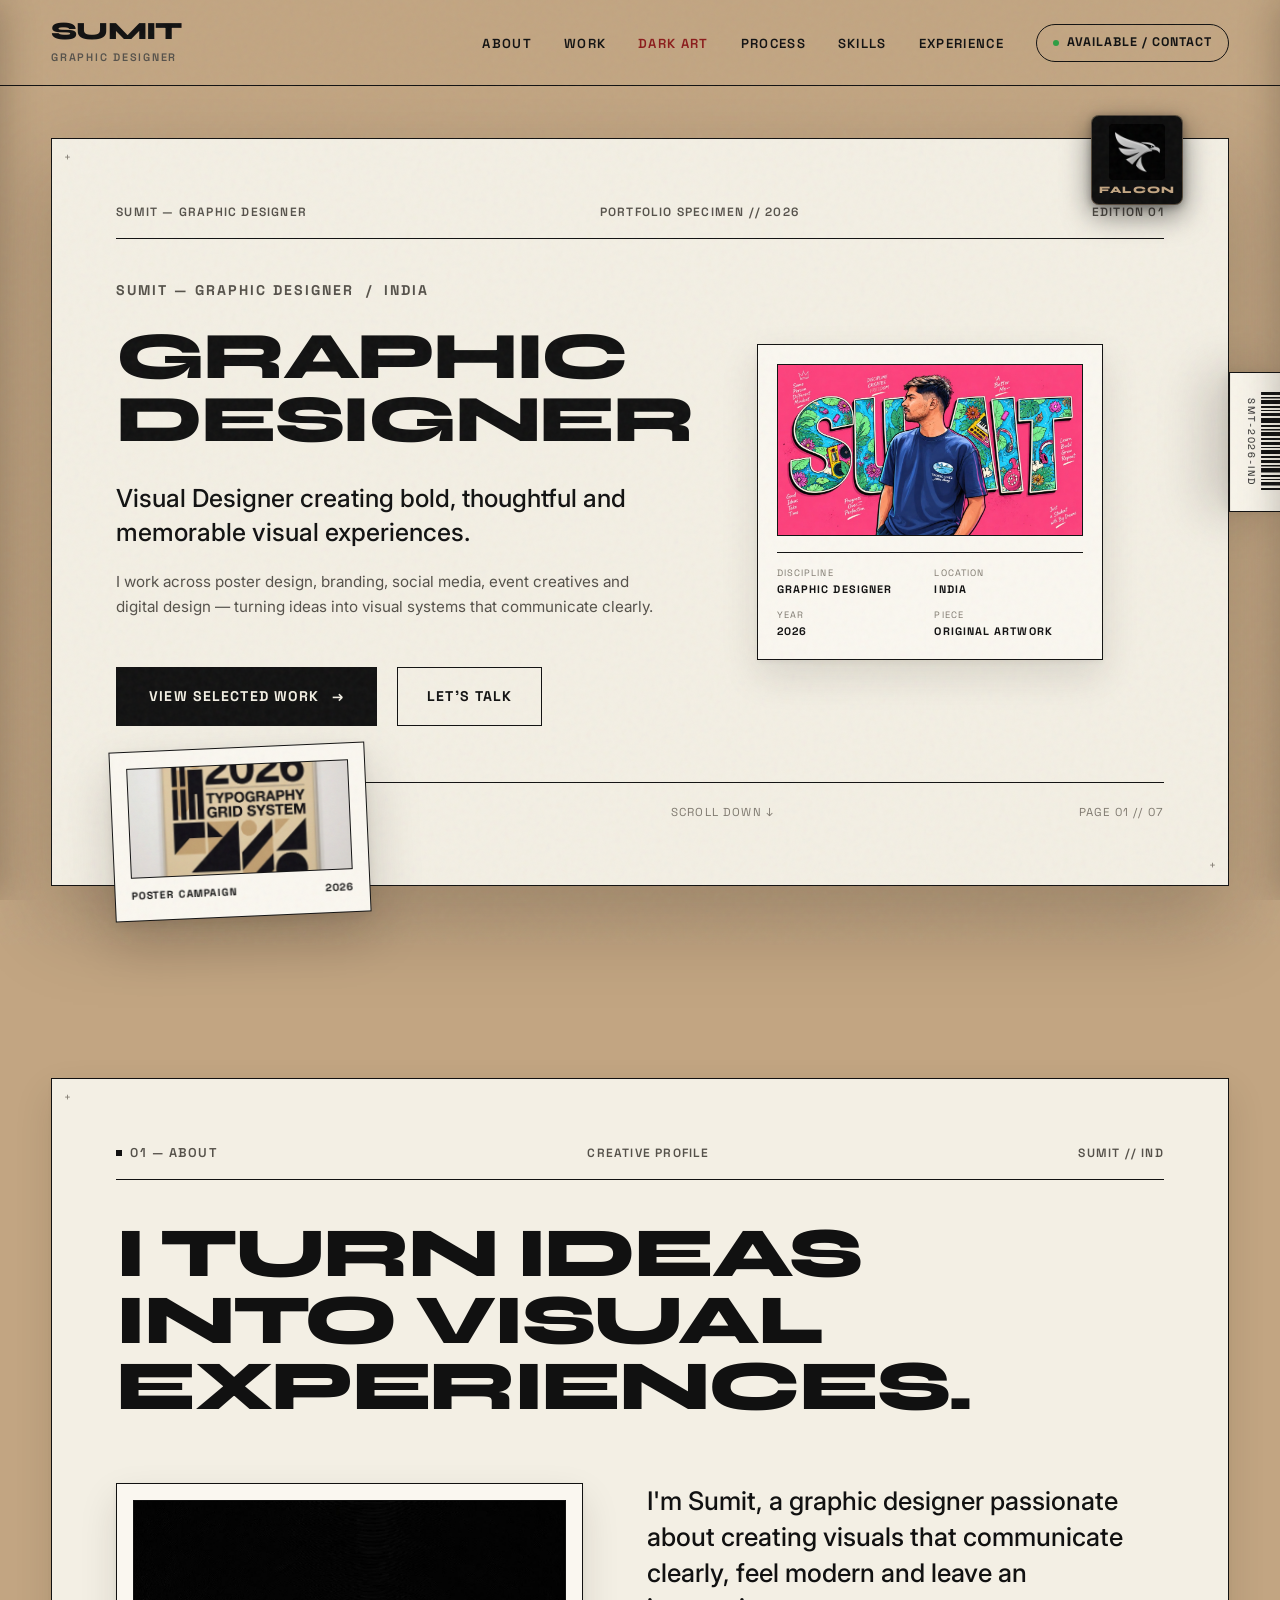
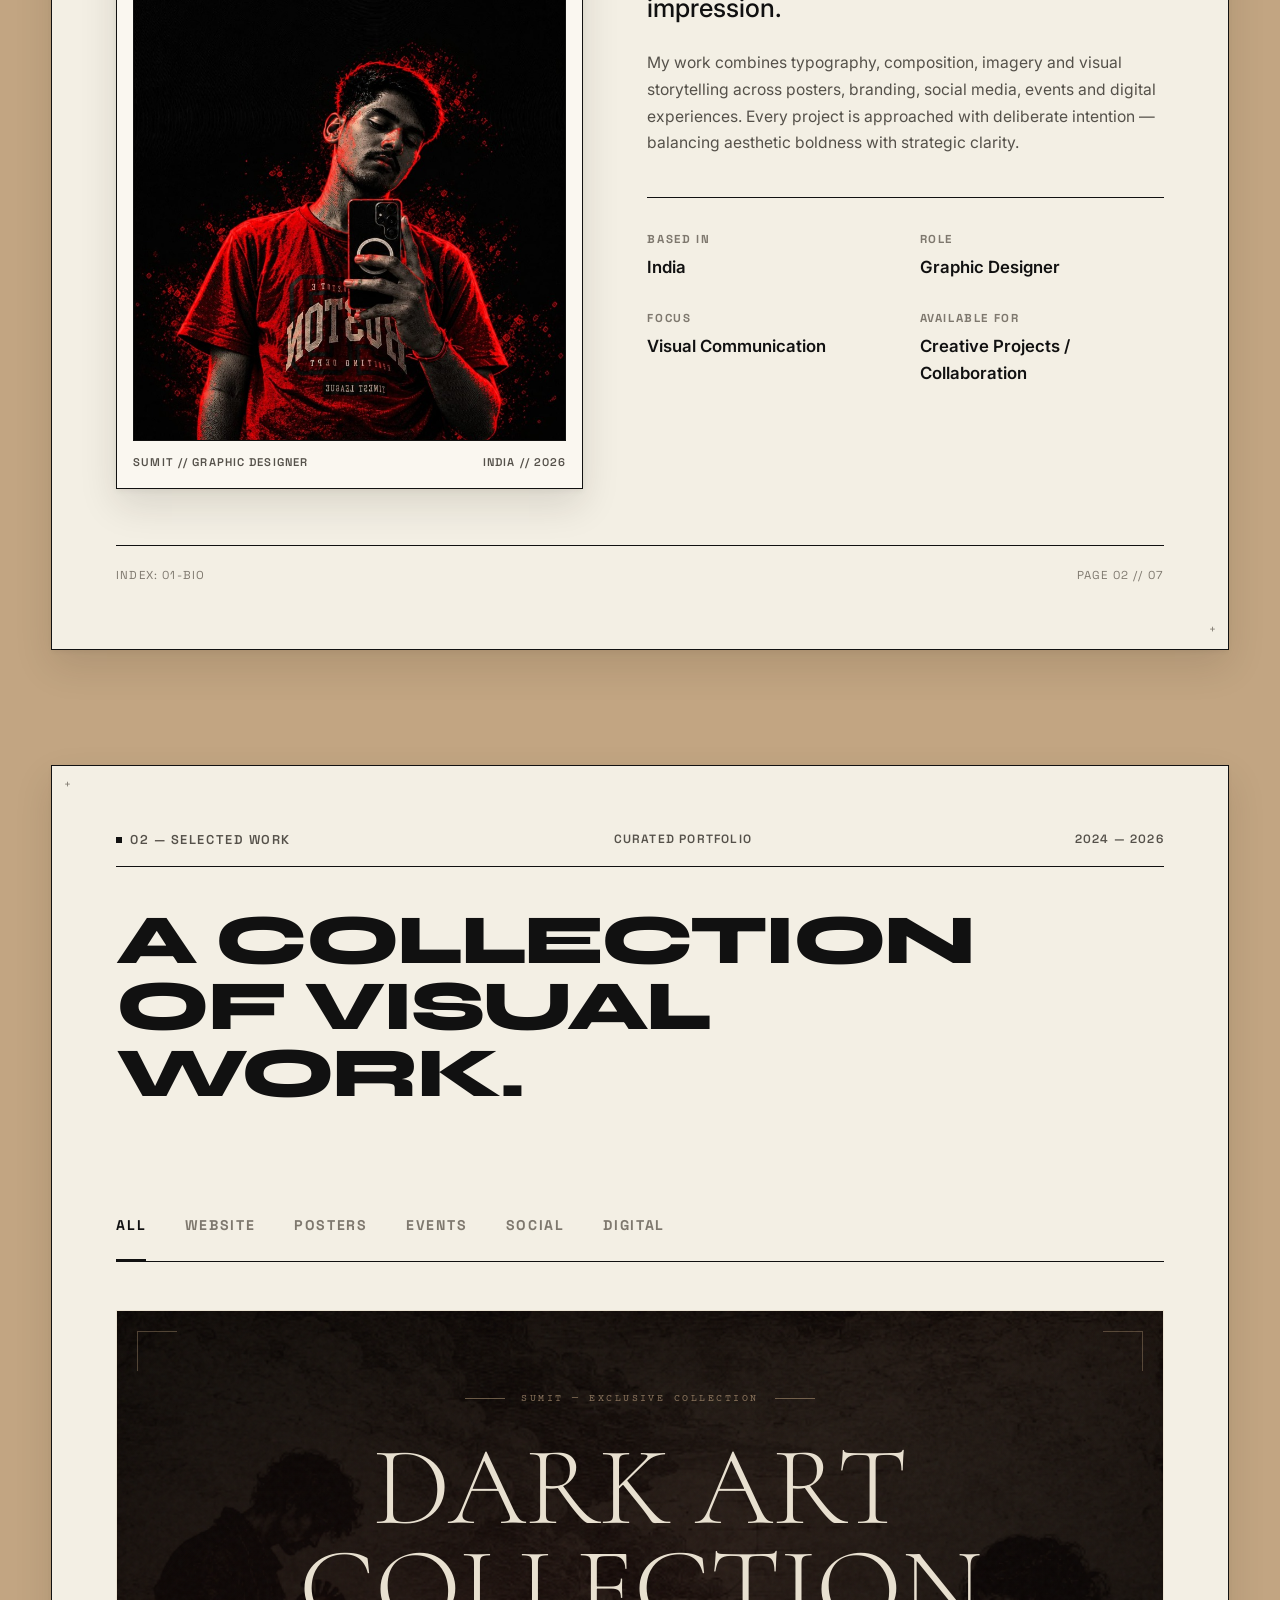
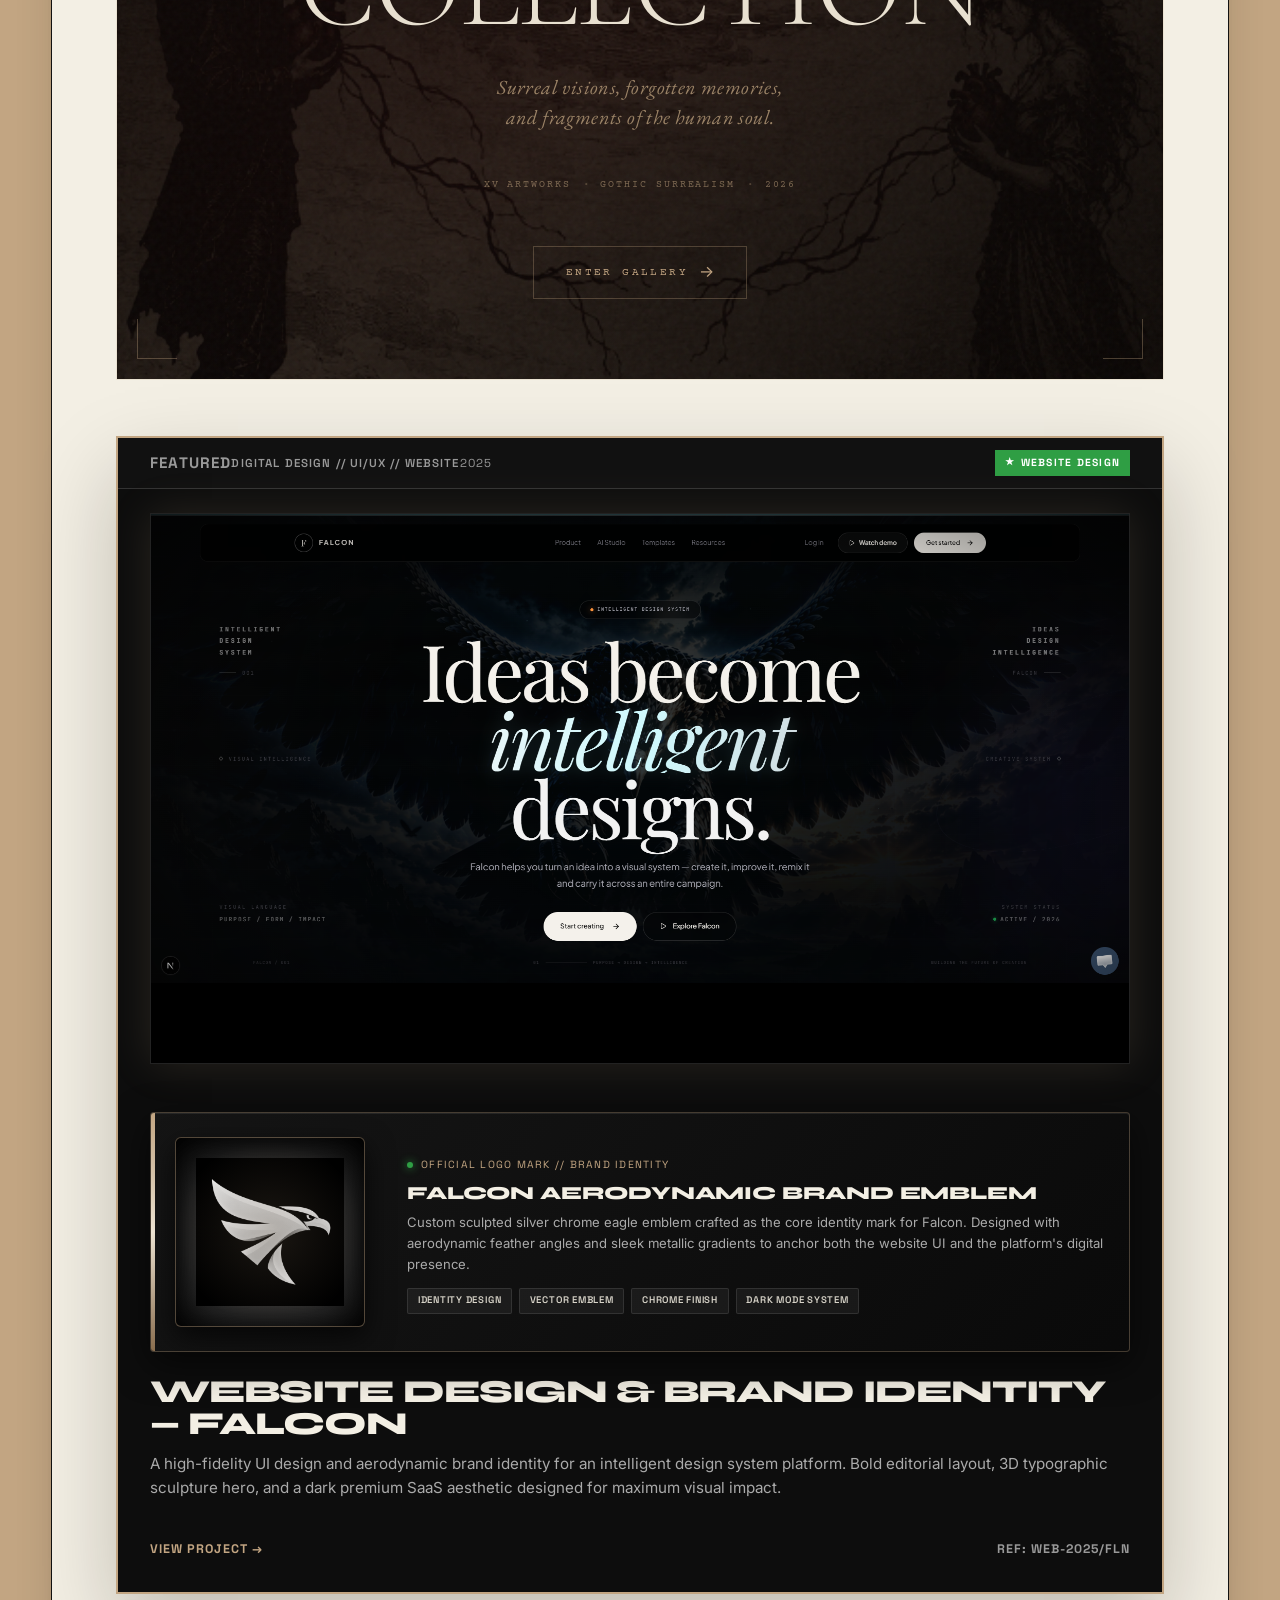
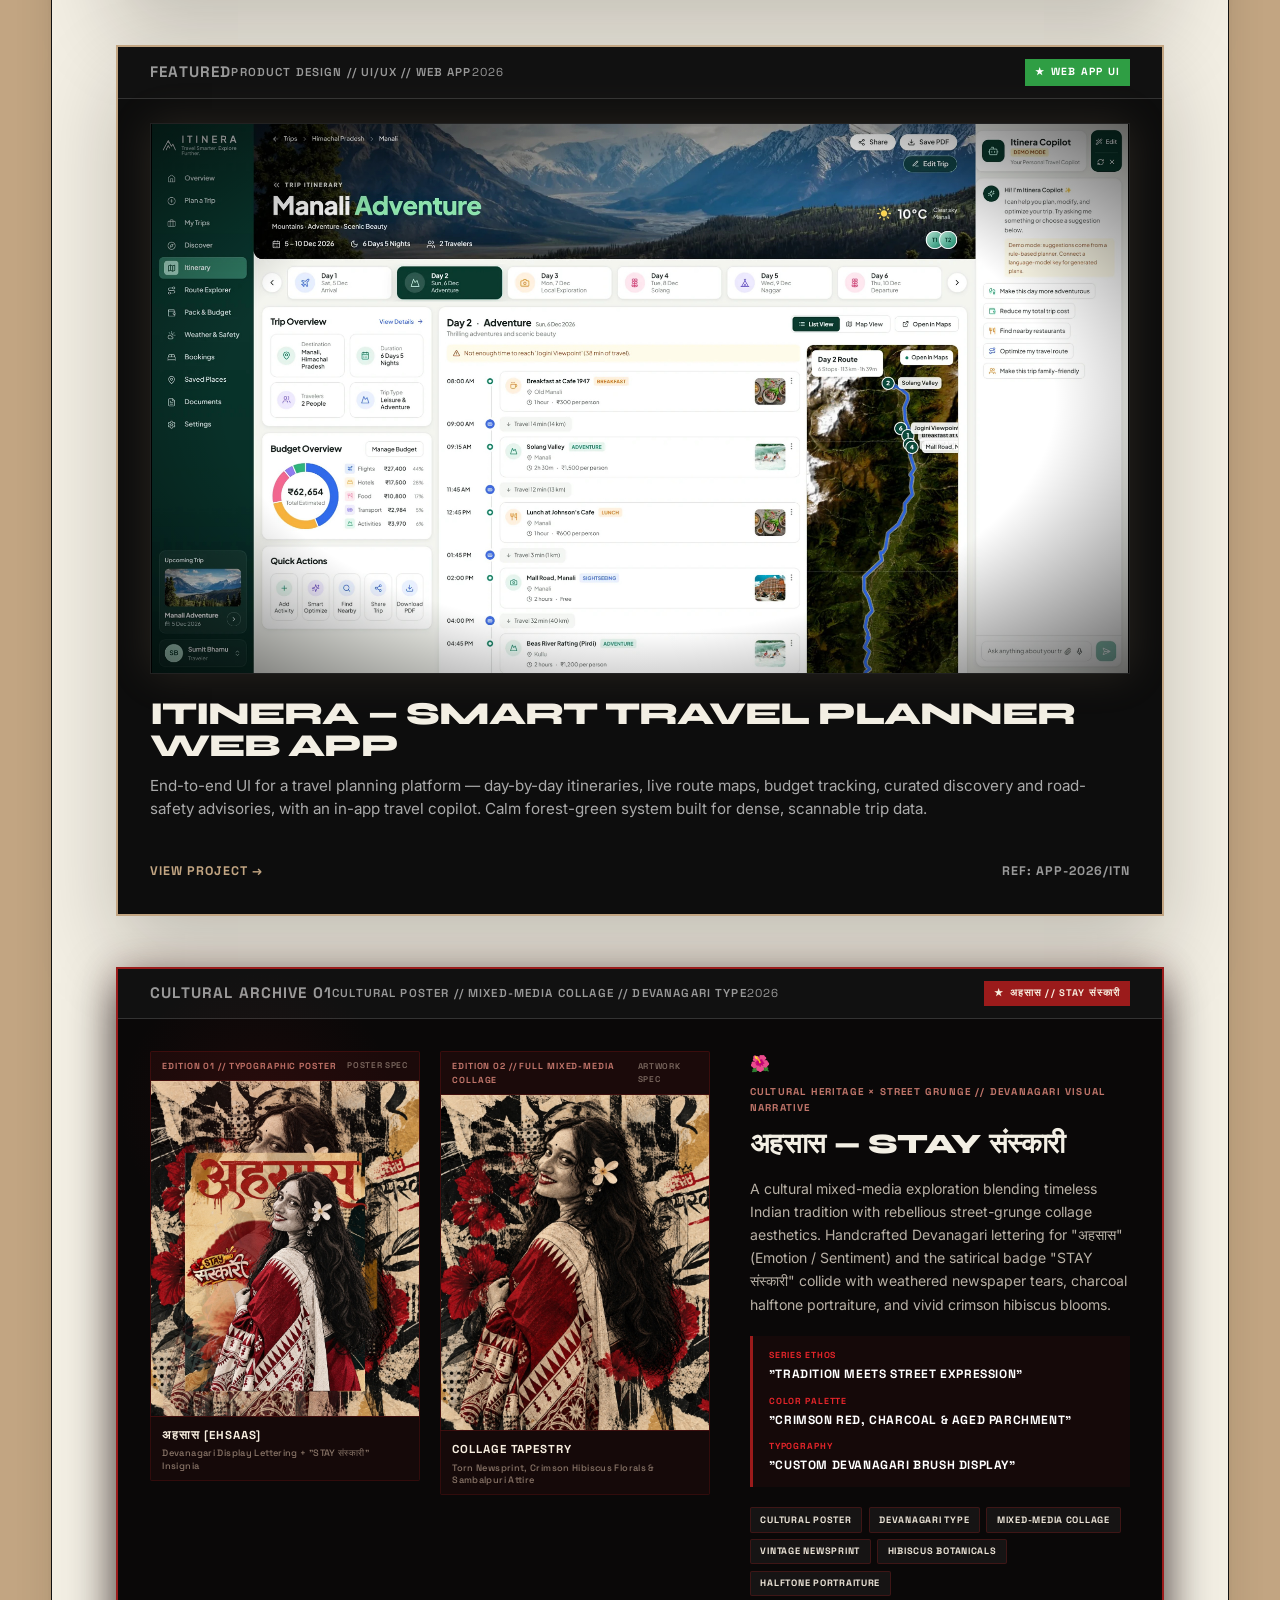
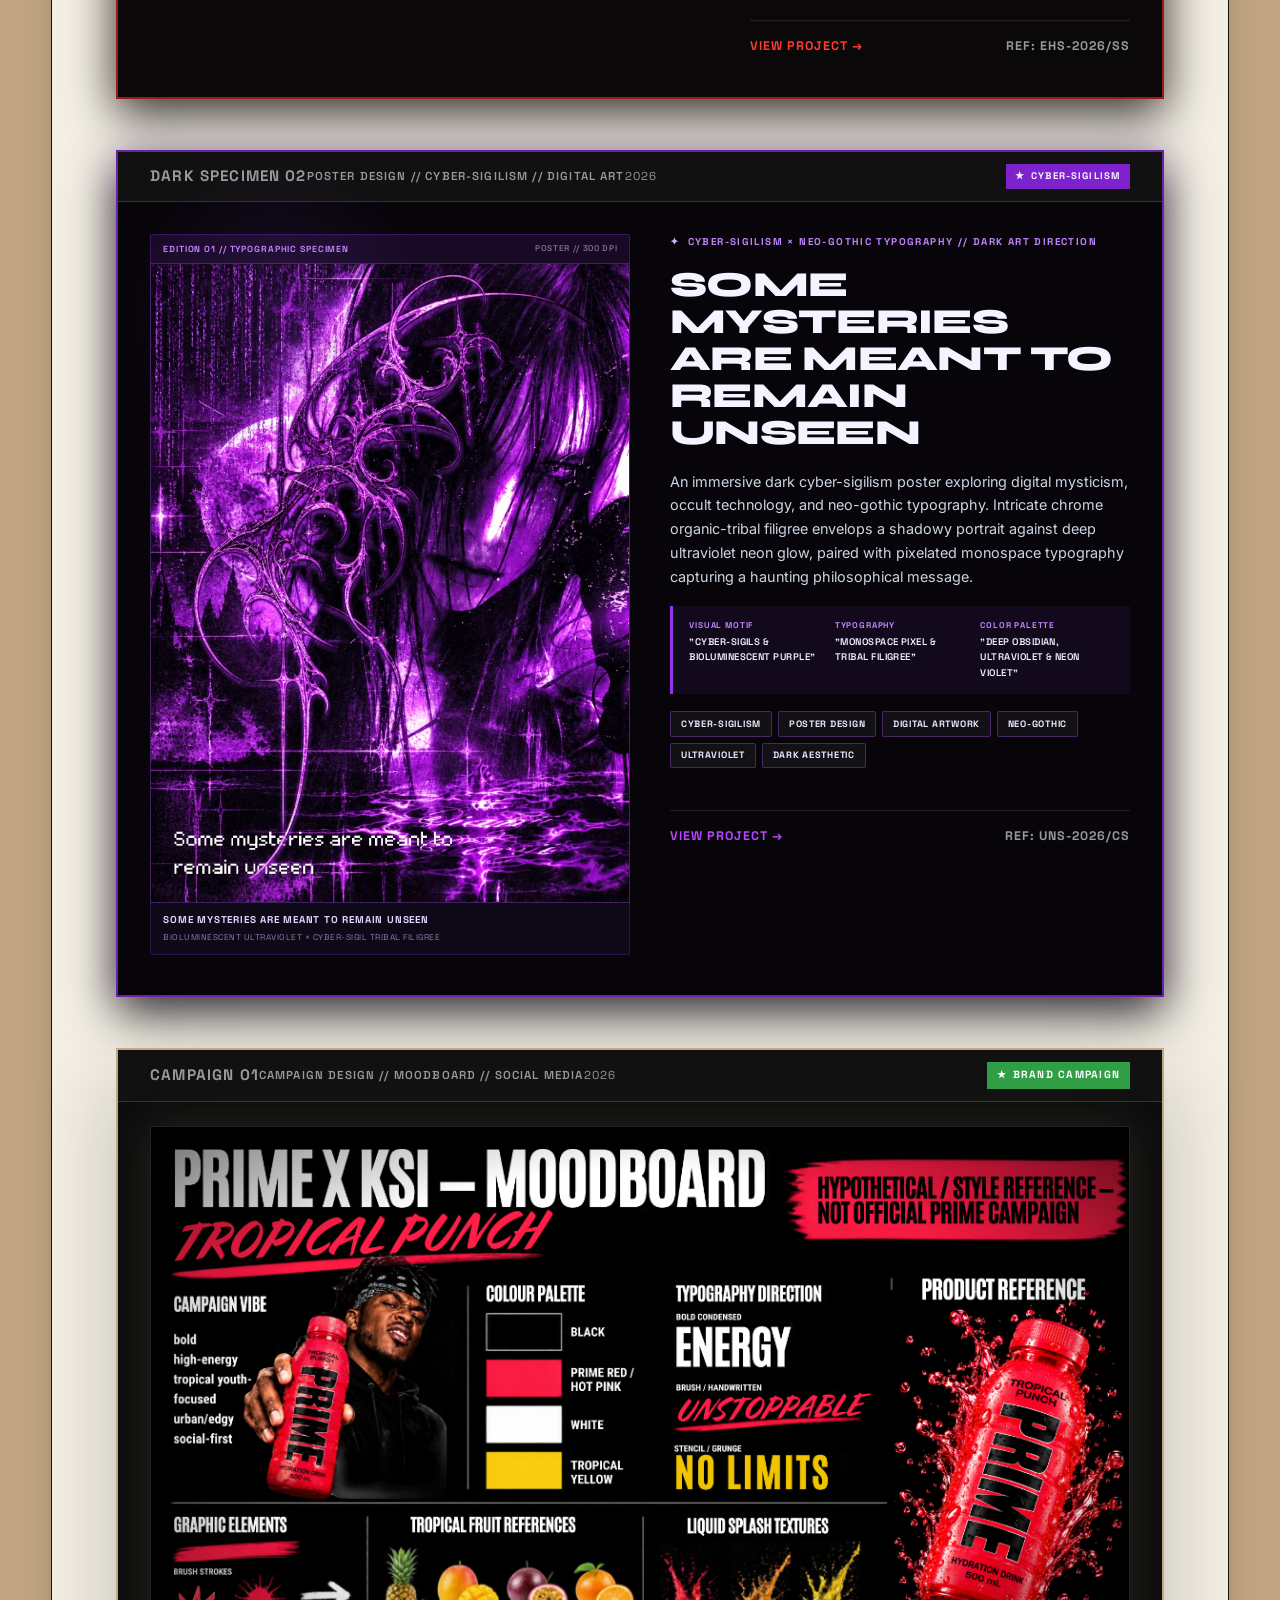
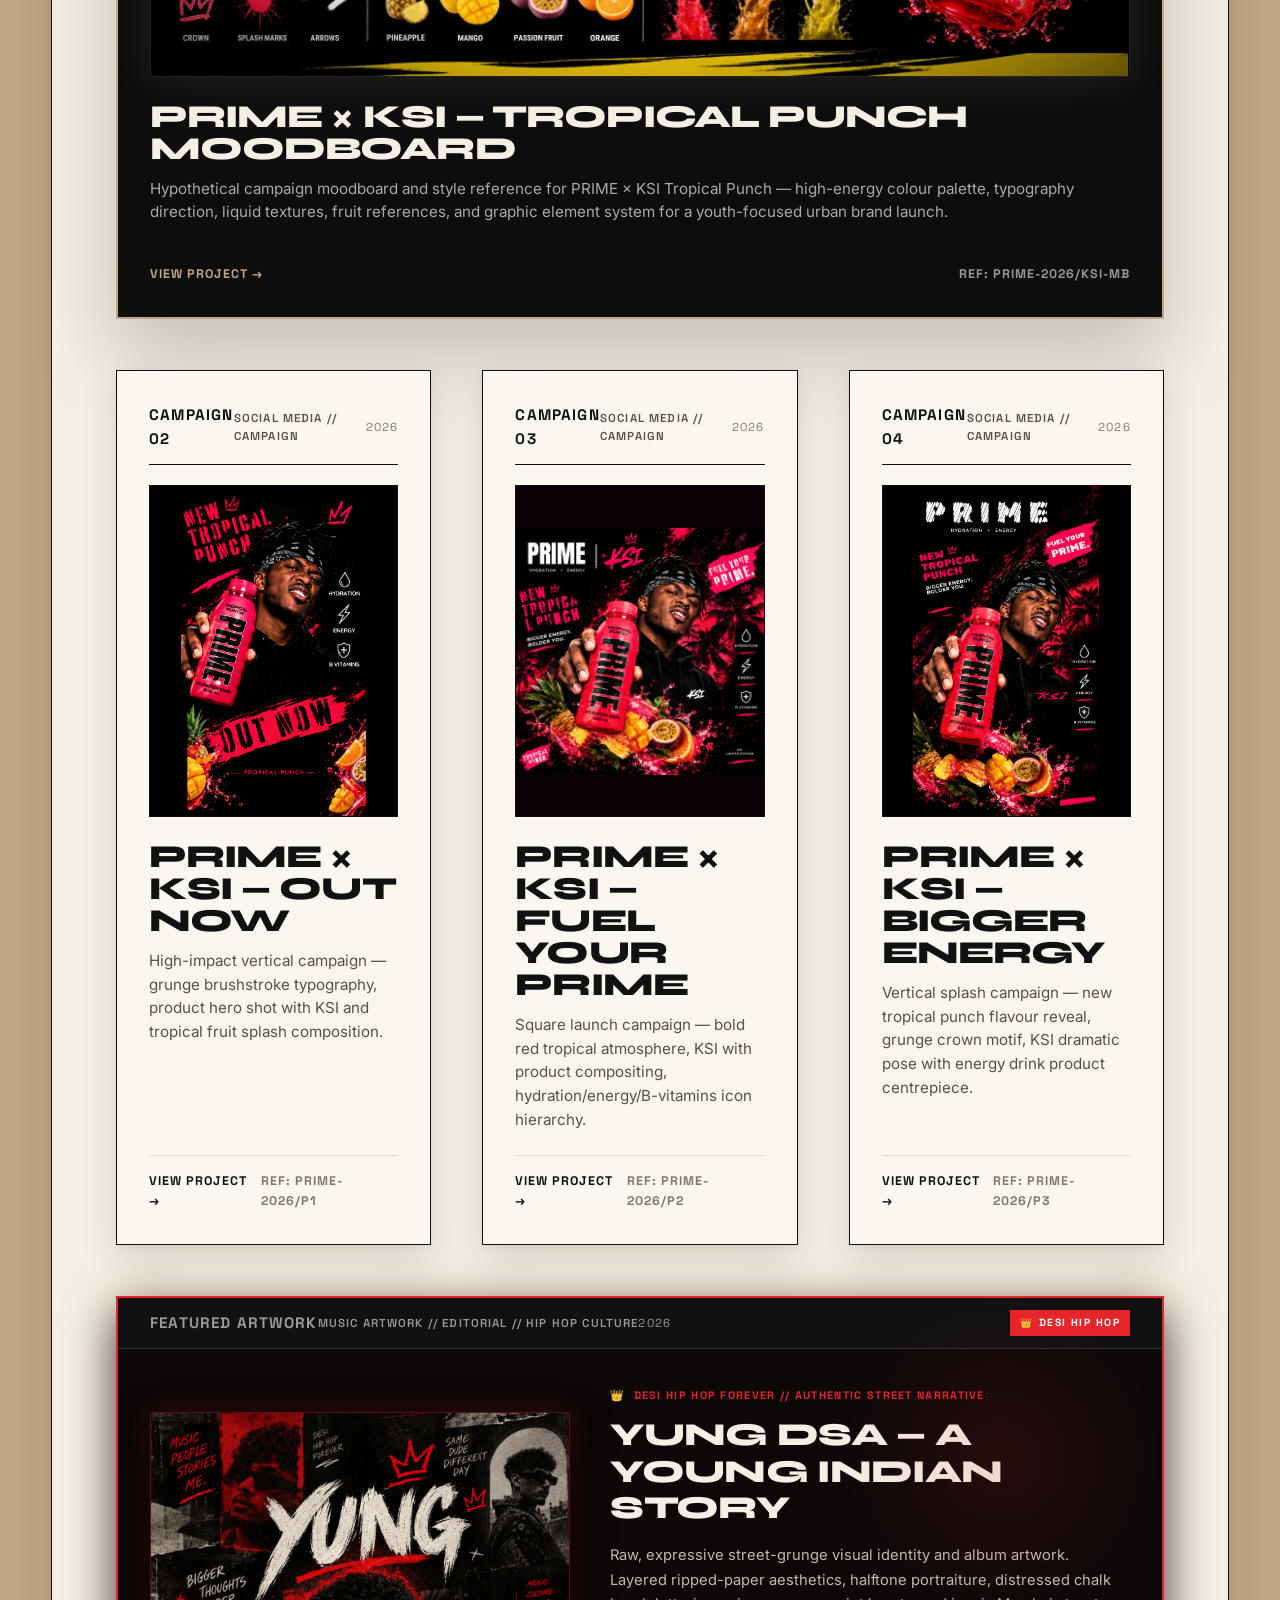
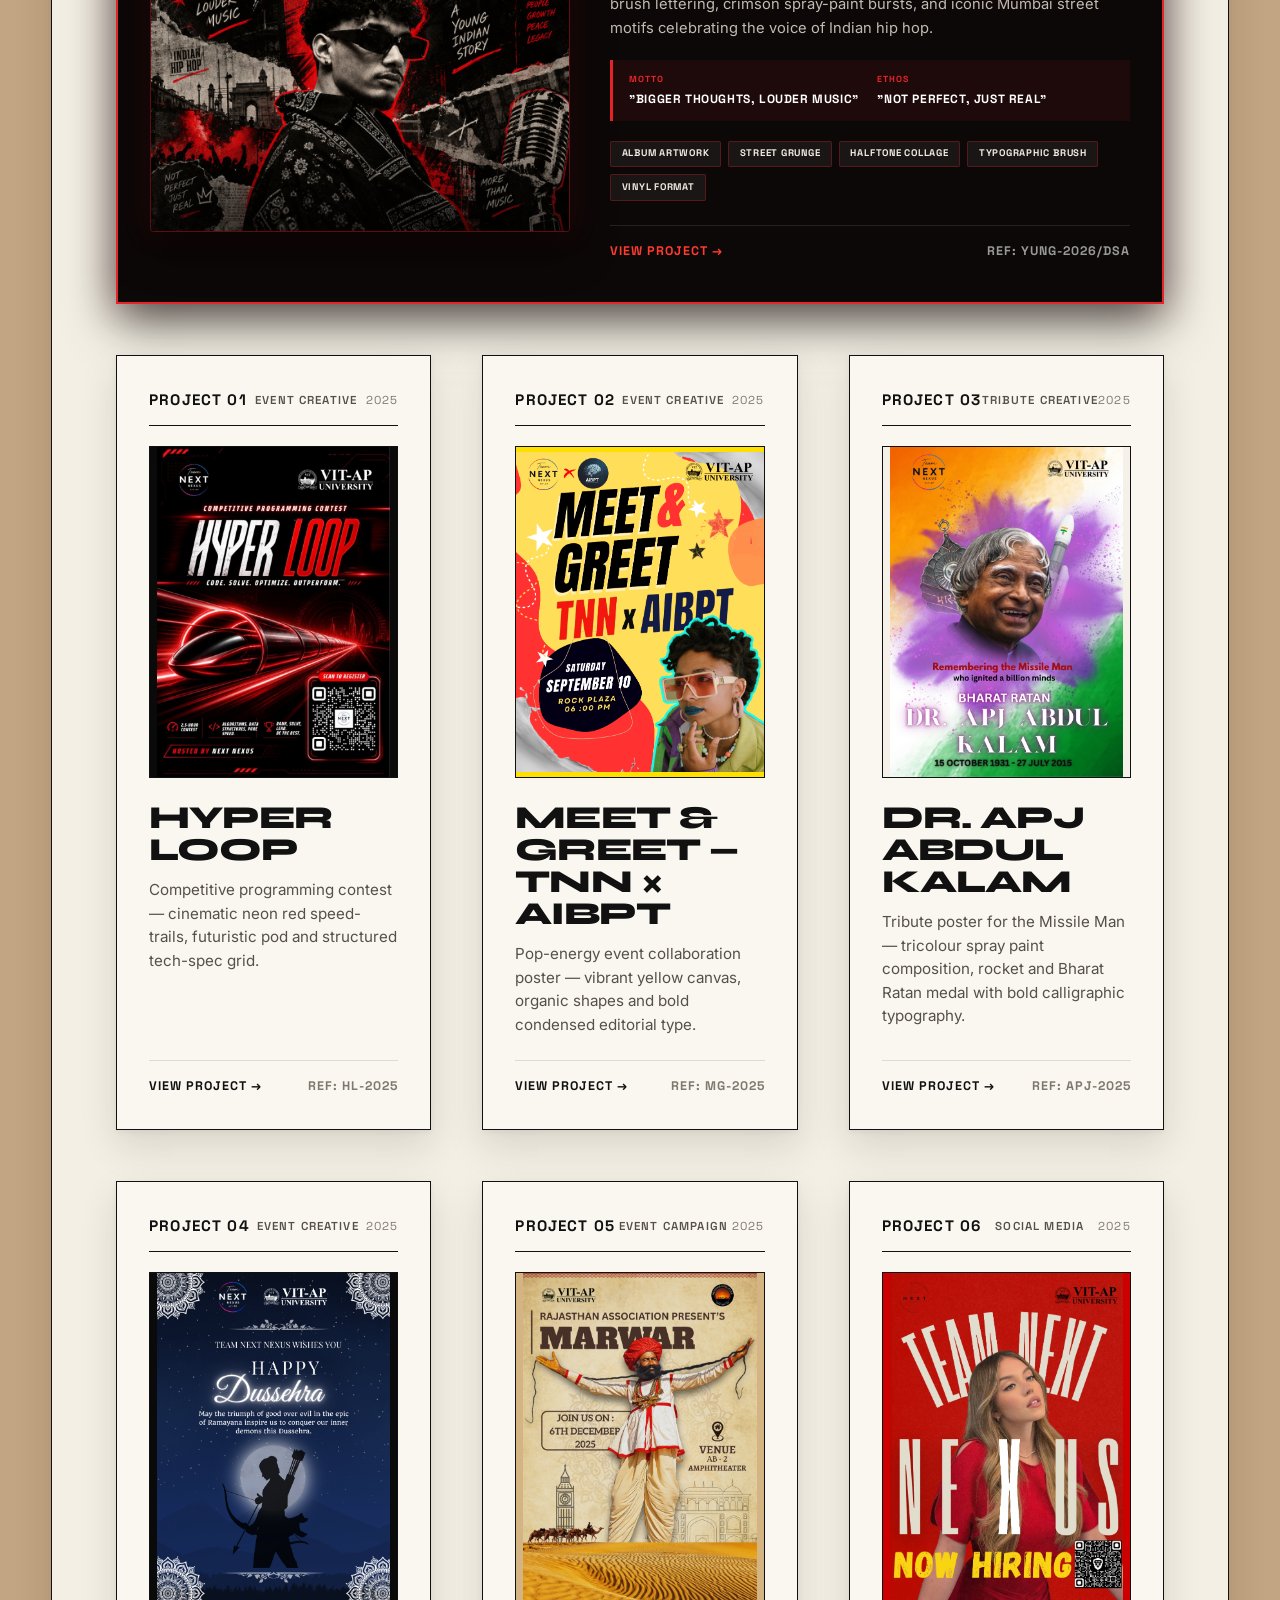
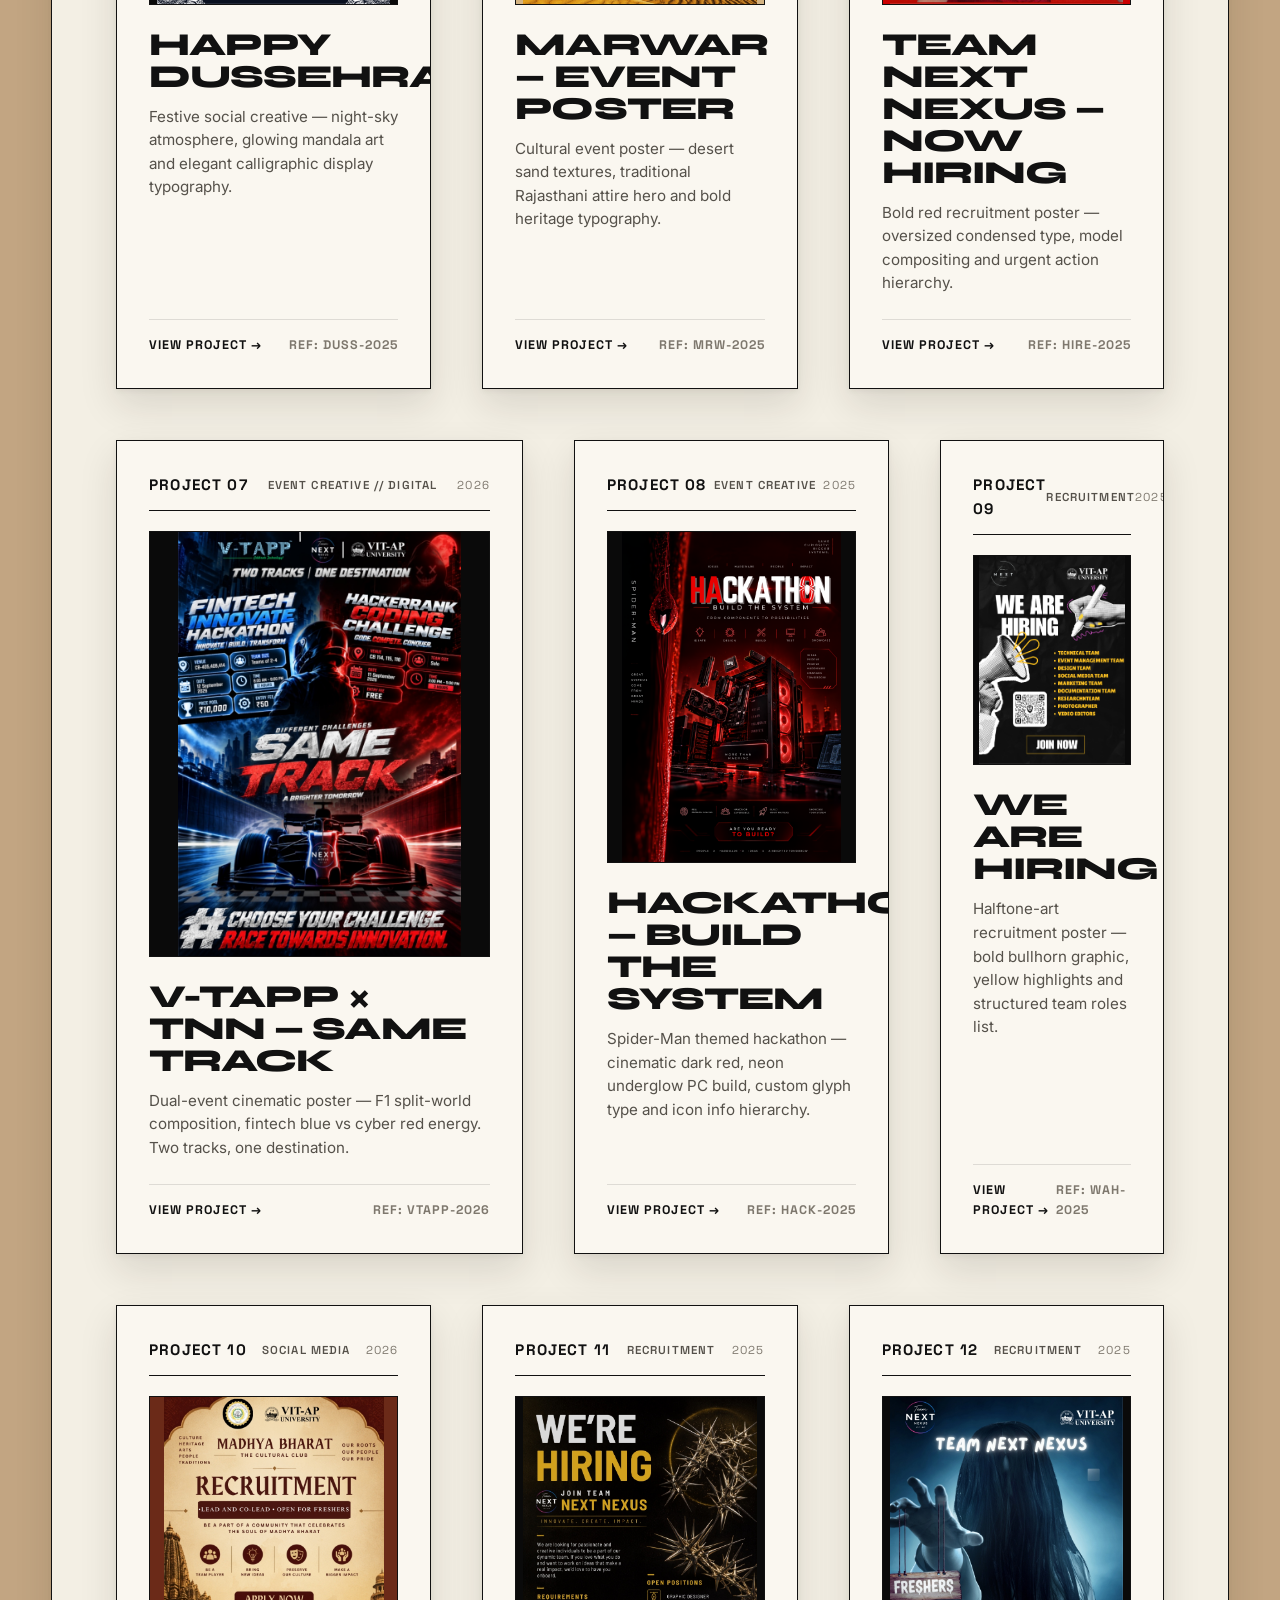
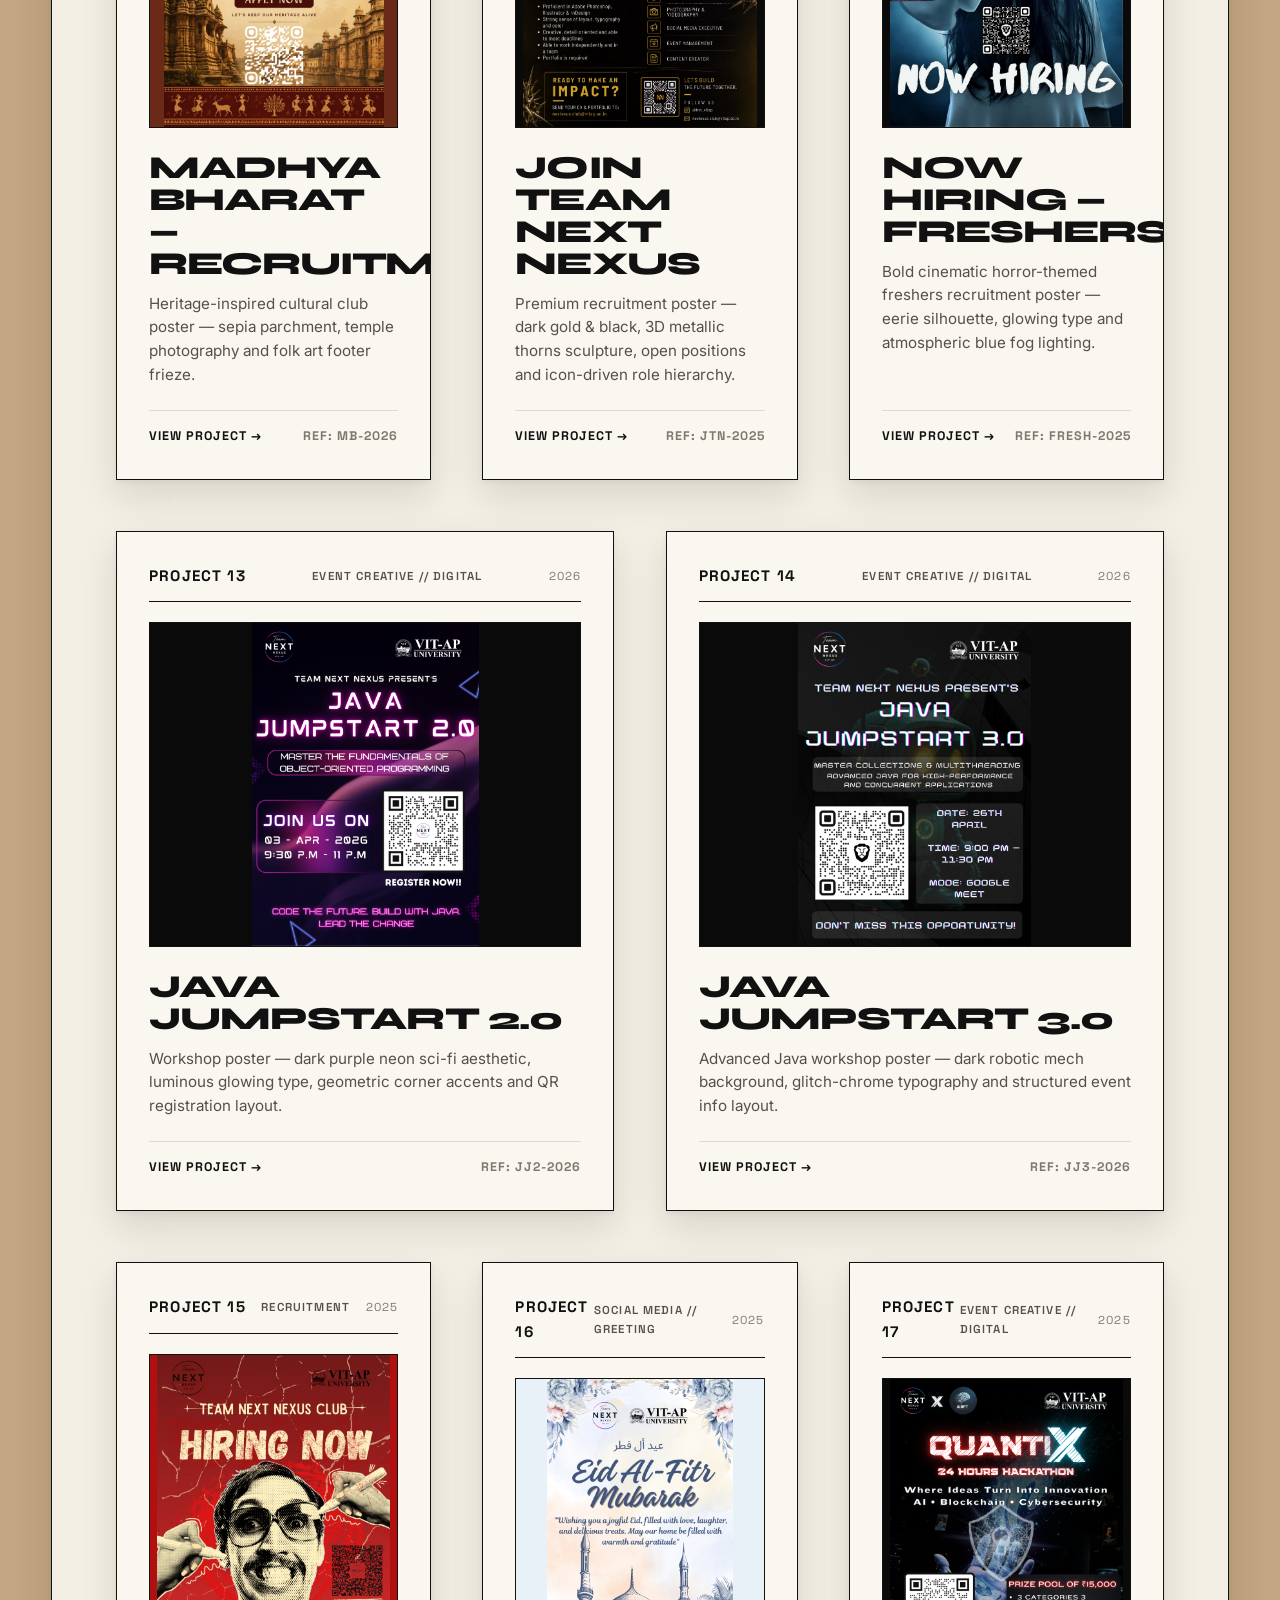
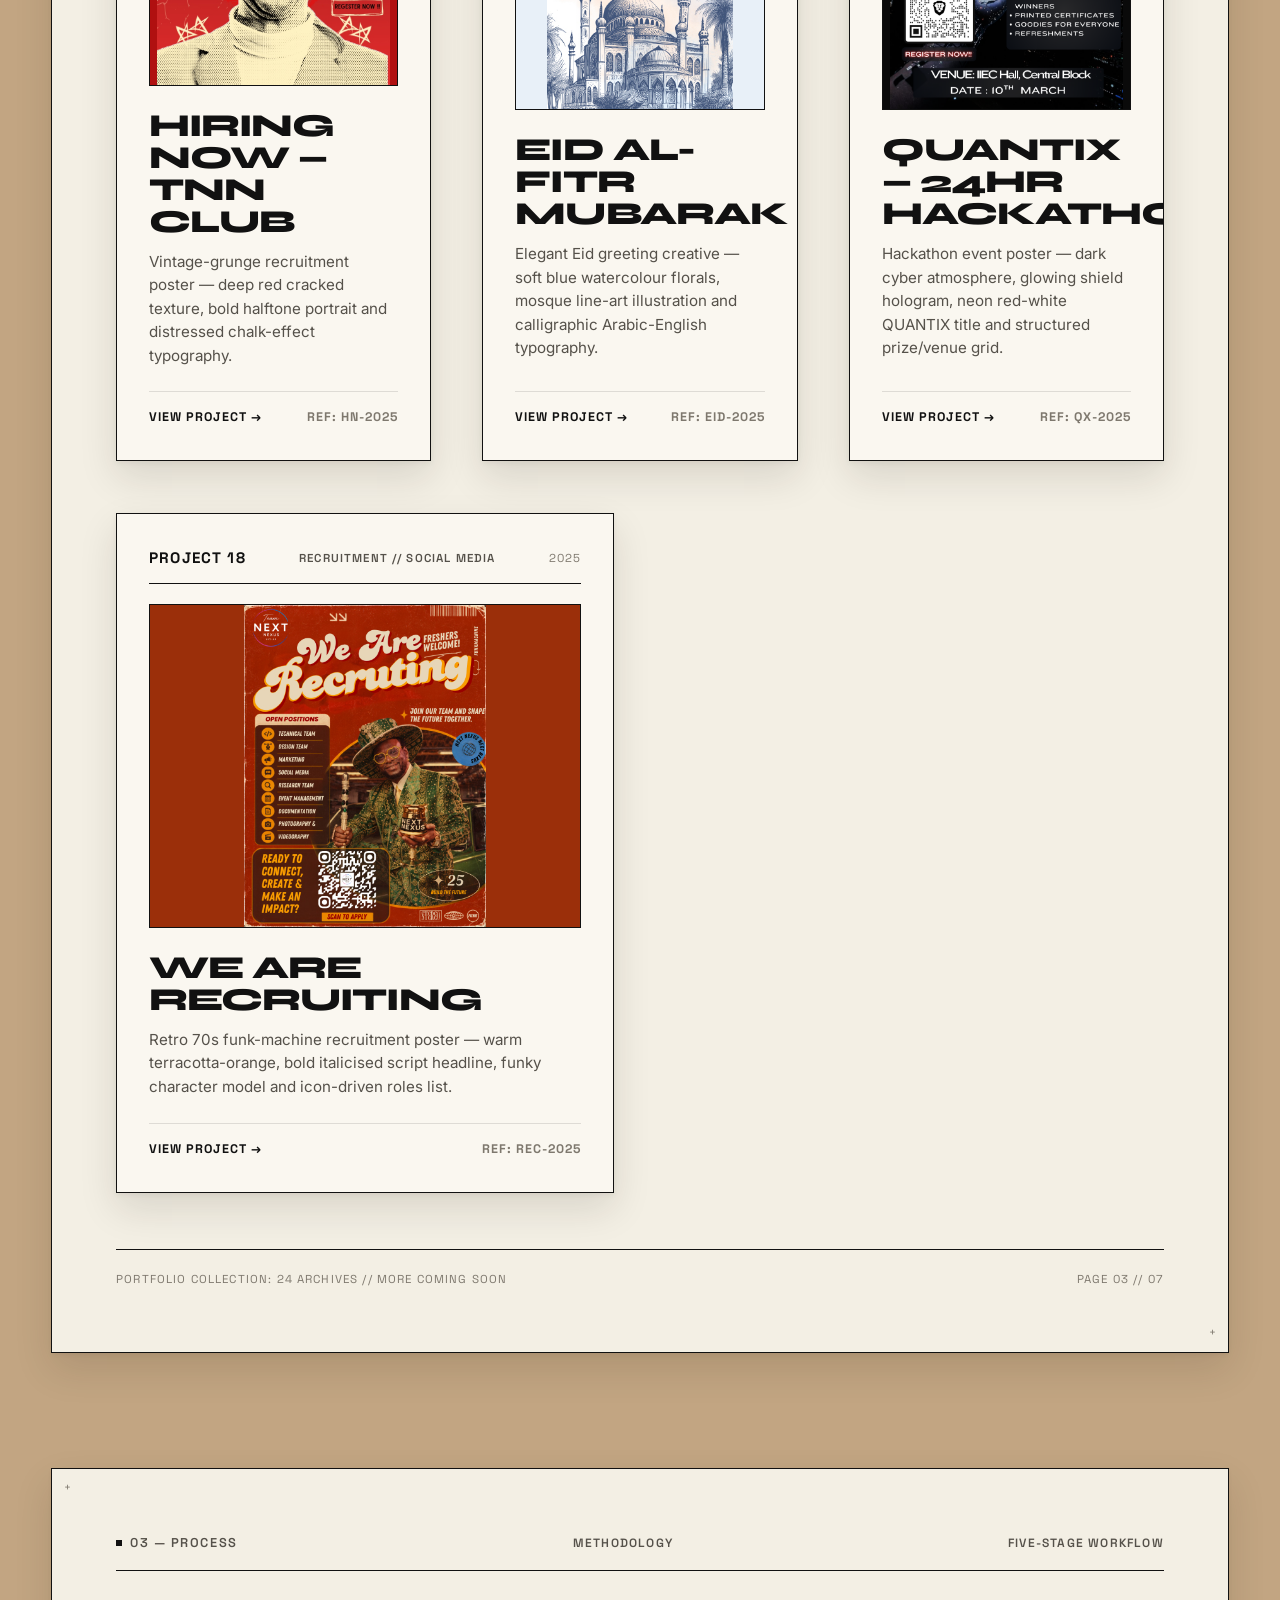
==== commit 5f18f24a: "fix: remove custom cursor from portfolio and dark art pages" ====
--- a/sumit-portfolio/index.html
+++ b/sumit-portfolio/index.html
@@ -147,9 +147,6 @@
   <!-- Subtle Film Grain Overlay for Tactile Paper/Print Feel -->
   <div class="paper-grain-overlay" aria-hidden="true"></div>
 
-  <!-- Custom Interactive Cursor -->
-  <div class="custom-cursor" id="customCursor" aria-hidden="true"></div>
-  <div class="custom-cursor-follower" id="cursorFollower" aria-hidden="true"></div>
 
   <!-- Main Website Content Wrapper -->
   <div class="portfolio-main-wrapper" id="portfolioMainWrapper">
--- a/sumit-portfolio/styles.css
+++ b/sumit-portfolio/styles.css
@@ -102,60 +102,6 @@
   .paper-grain-overlay { animation: none; opacity: 0.04; }
 }
 
-/* Custom Interactive Cursor (Desktop) */
-.custom-cursor {
-  position: fixed;
-  top: 0;
-  left: 0;
-  width: 16px;
-  height: 16px;
-  border-radius: 50%;
-  background-color: var(--text-primary);
-  pointer-events: none;
-  z-index: 9999;
-  transform: translate(-50%, -50%);
-  transition: width 0.25s cubic-bezier(0.16, 1, 0.3, 1),
-              height 0.25s cubic-bezier(0.16, 1, 0.3, 1),
-              background-color 0.2s ease,
-              opacity 0.2s ease;
-  display: flex;
-  align-items: center;
-  justify-content: center;
-  font-family: var(--font-mono);
-  font-size: 0.65rem;
-  font-weight: 700;
-  letter-spacing: 0.1em;
-  color: var(--surface-cream);
-  text-transform: uppercase;
-}
-
-.custom-cursor-follower {
-  position: fixed;
-  top: 0;
-  left: 0;
-  width: 44px;
-  height: 44px;
-  border-radius: 50%;
-  border: 1px solid rgba(17, 17, 17, 0.4);
-  pointer-events: none;
-  z-index: 9997;
-  transform: translate(-50%, -50%);
-  transition: transform 0.12s ease-out, width 0.25s ease, height 0.25s ease, border-color 0.2s ease;
-}
-
-.custom-cursor.hovering-project {
-  width: 68px;
-  height: 68px;
-  background-color: var(--text-primary);
-  box-shadow: 0 10px 25px rgba(0, 0, 0, 0.2);
-}
-
-.custom-cursor.hovering-link {
-  width: 32px;
-  height: 32px;
-  background-color: rgba(17, 17, 17, 0.85);
-}
-
 /* Typography Utilities */
 h1, h2, h3, h4, .font-display {
   font-family: var(--font-display);
@@ -2964,12 +2910,6 @@
   :root {
     --site-padding: 1.25rem;
     --section-spacing: 3.5rem;
-  }
-
-  /* Disable custom cursor on touch devices */
-  .custom-cursor,
-  .custom-cursor-follower {
-    display: none !important;
   }
 
   /* Mobile Navigation Header */
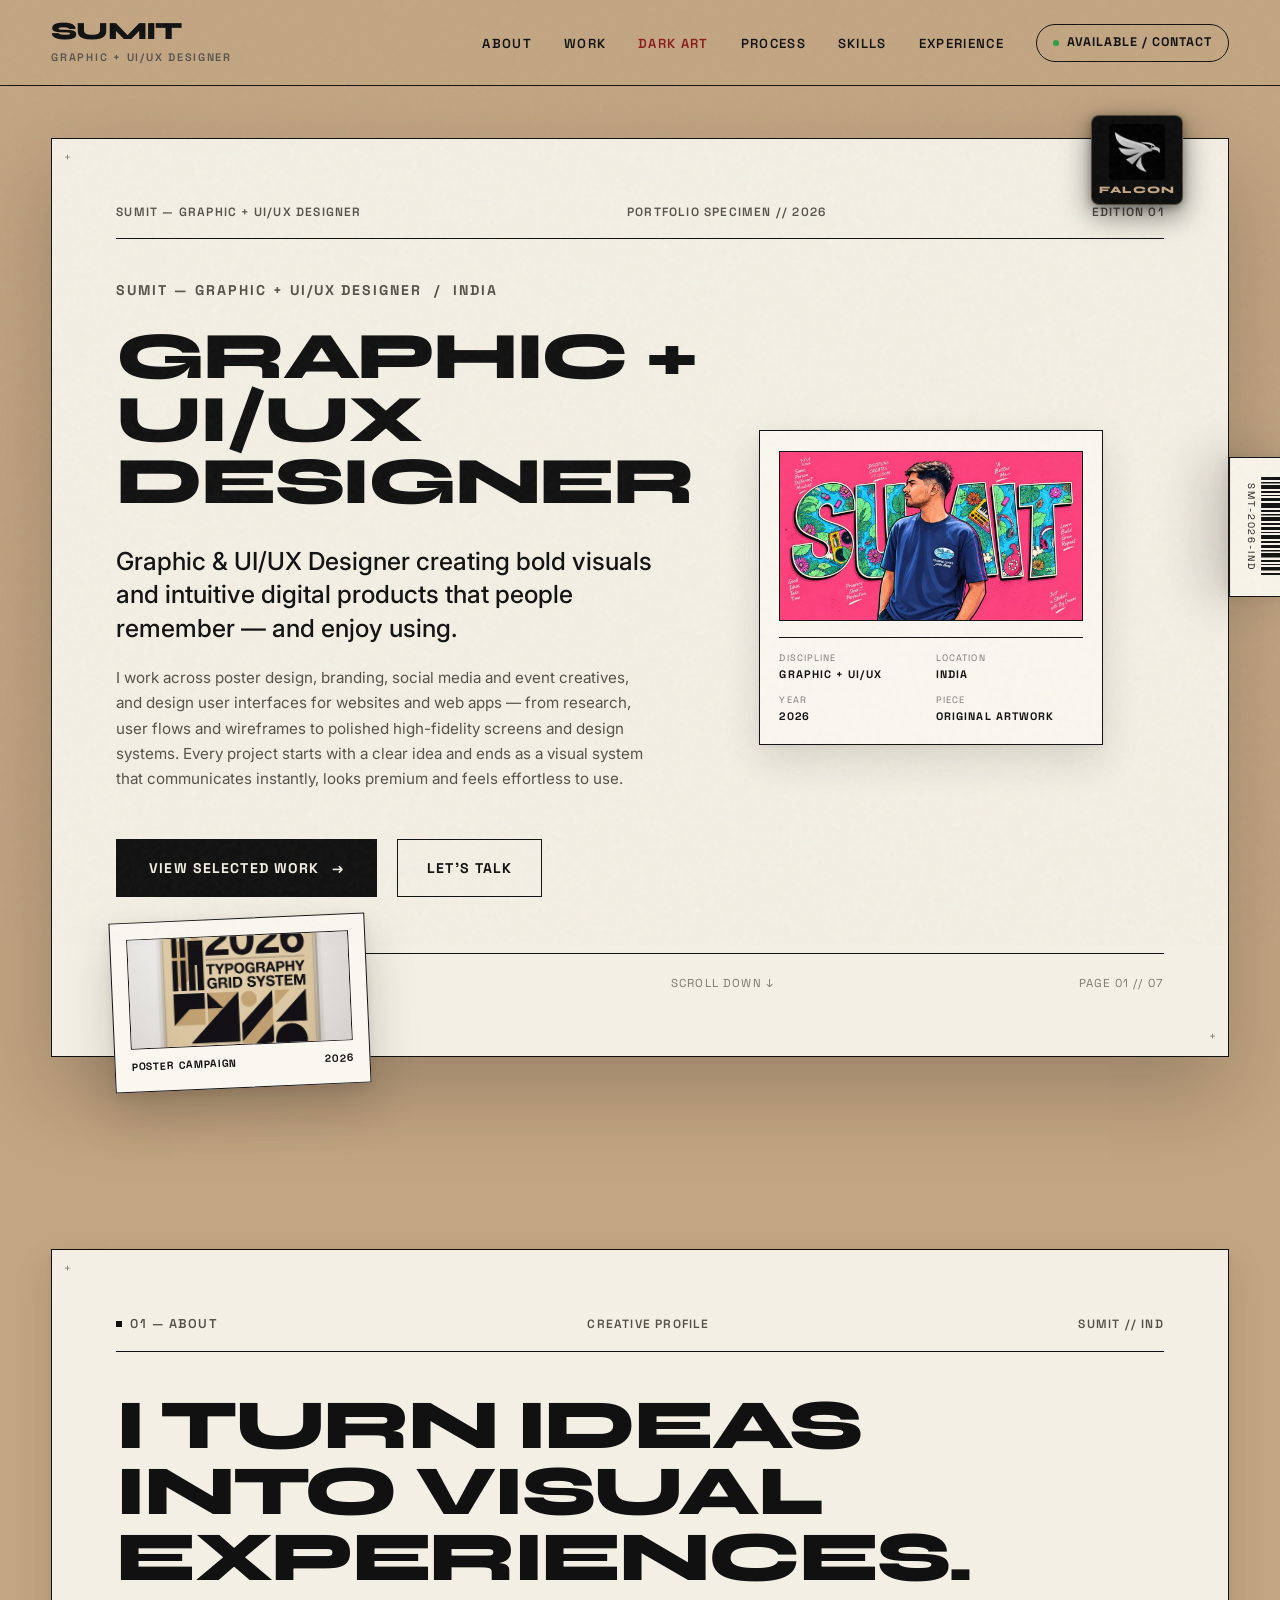
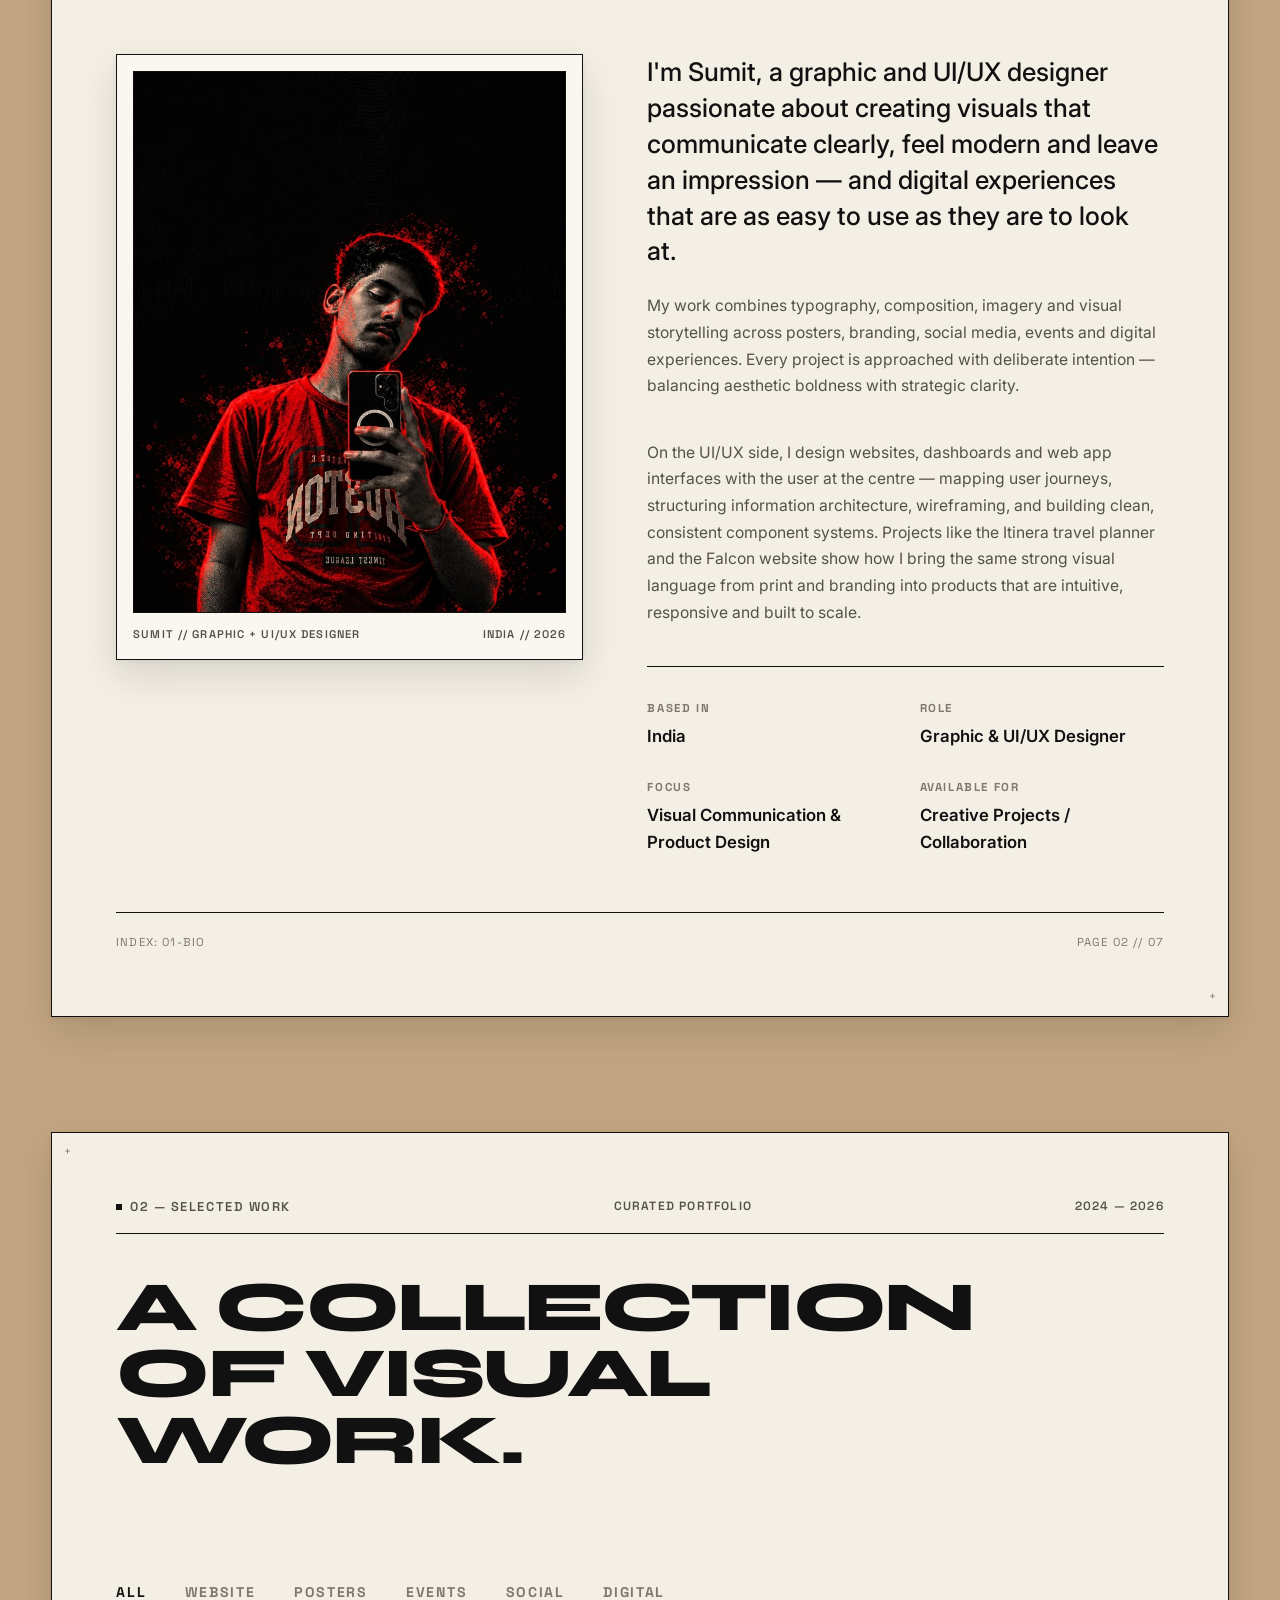
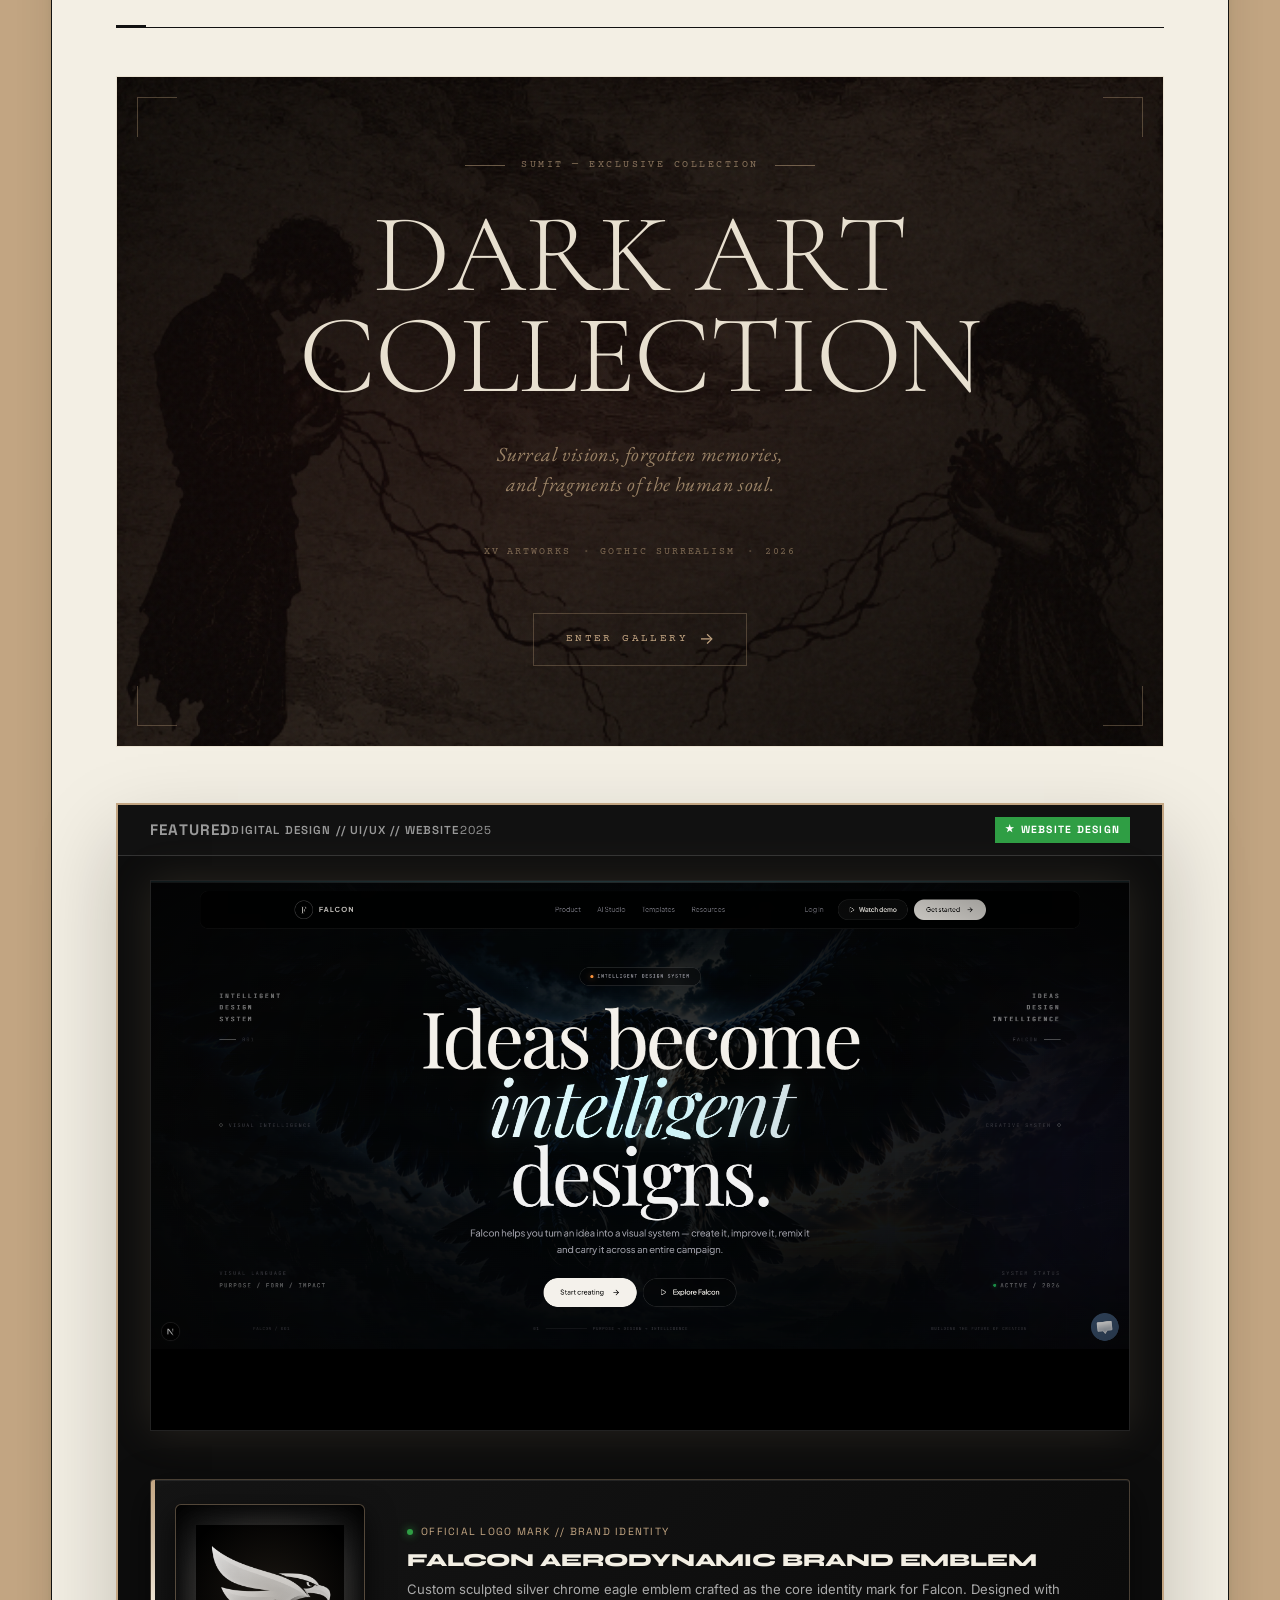
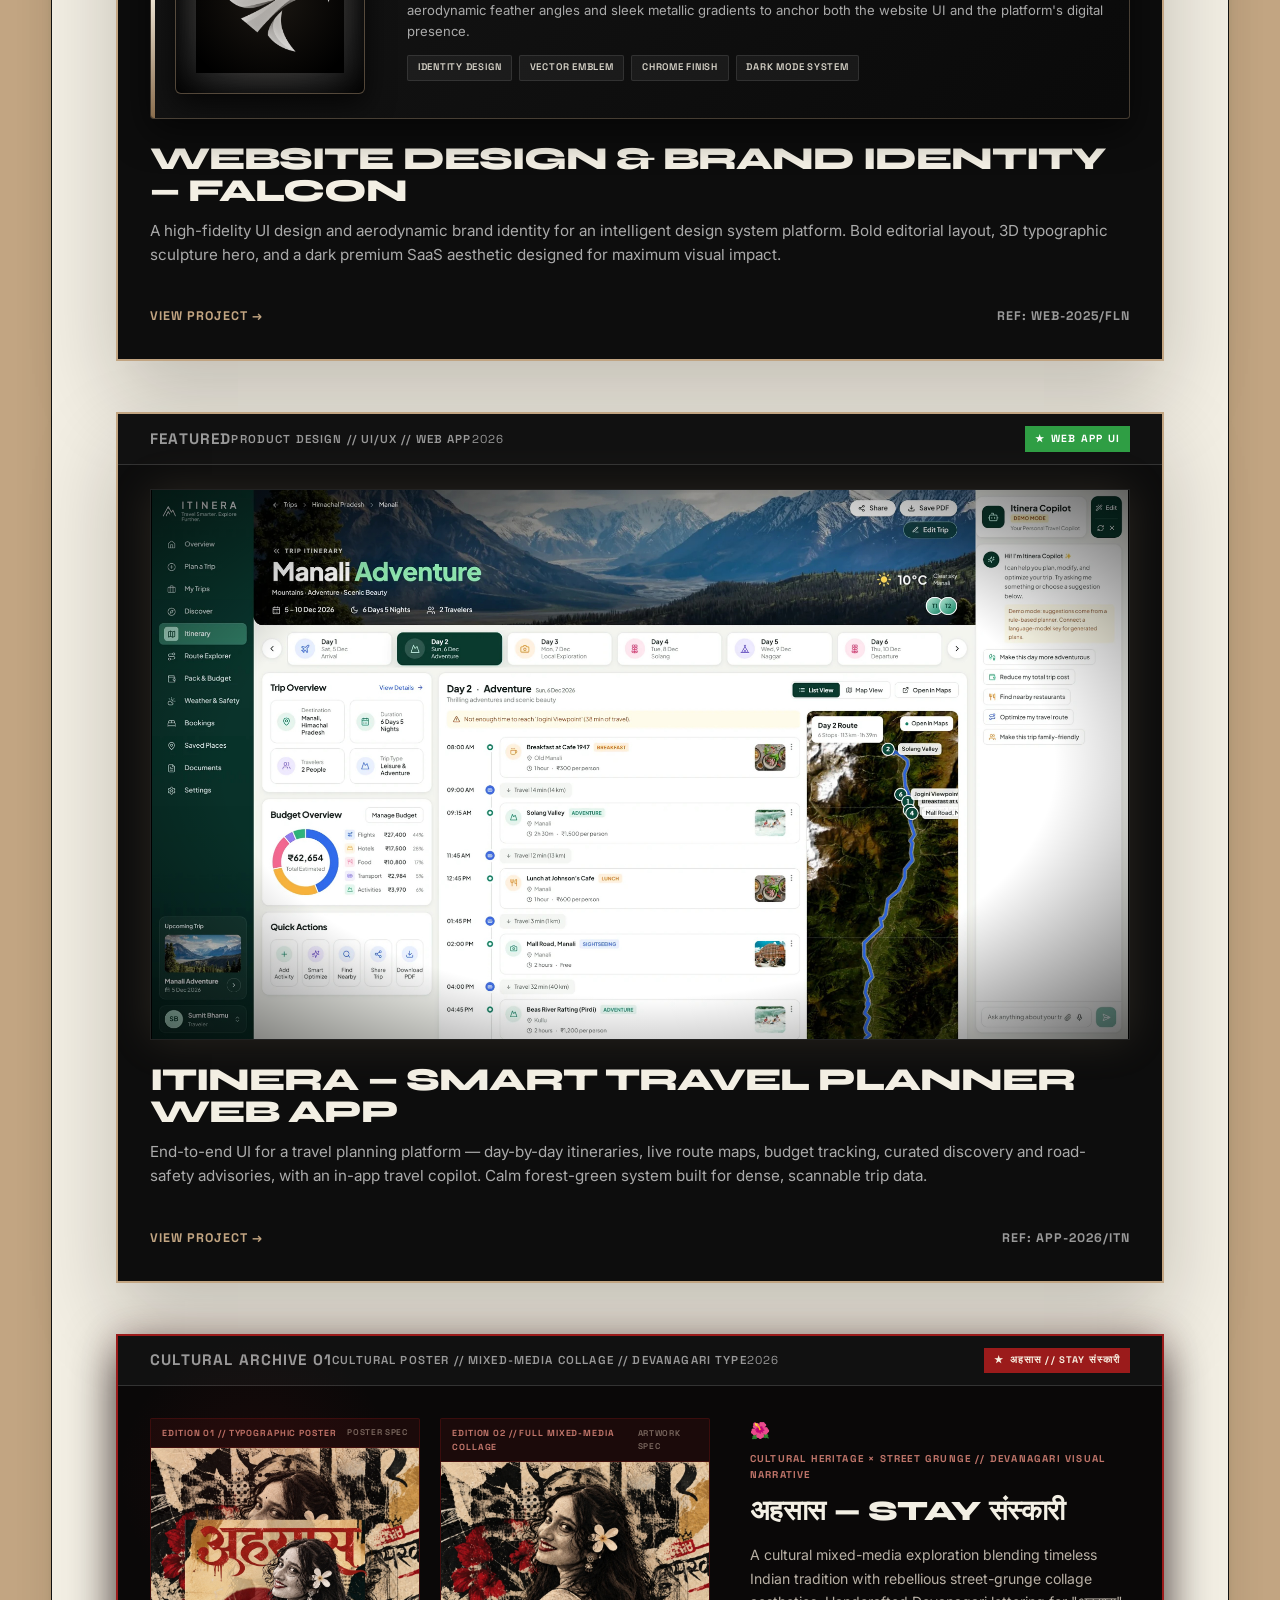
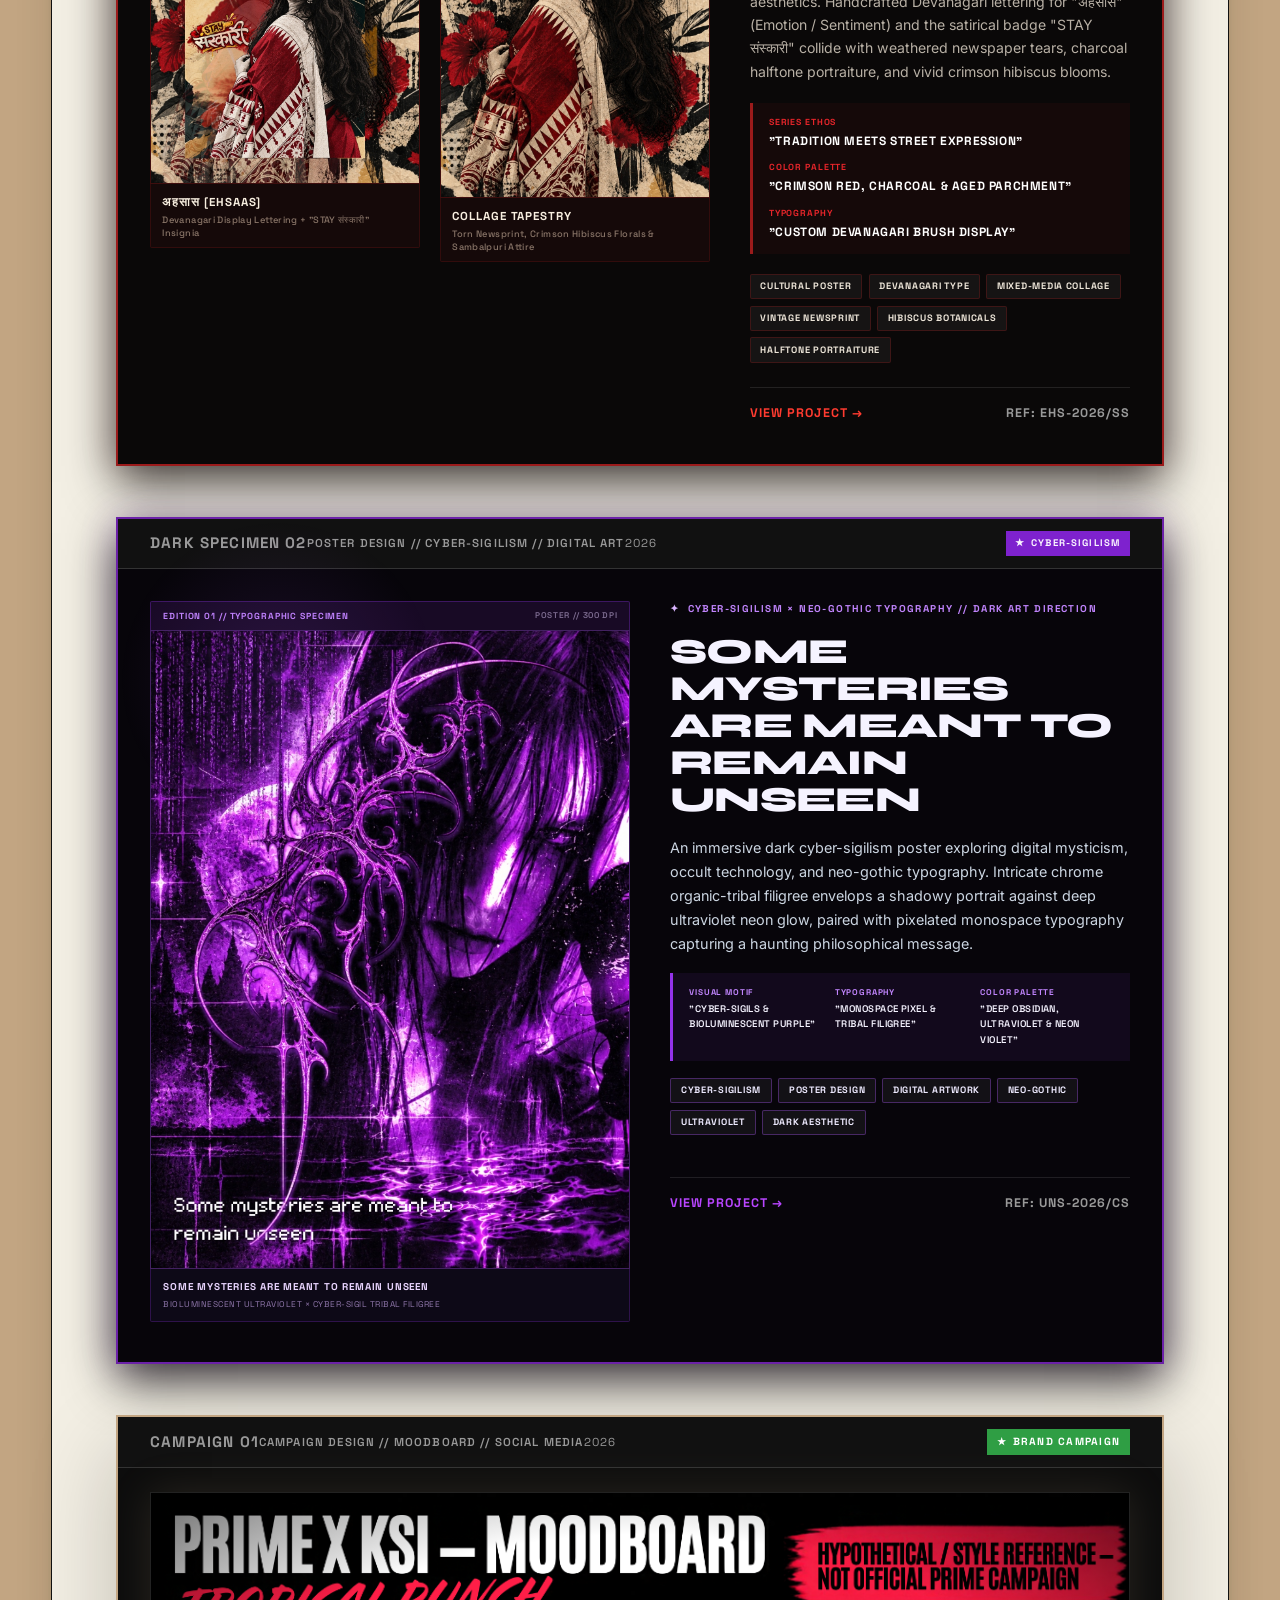
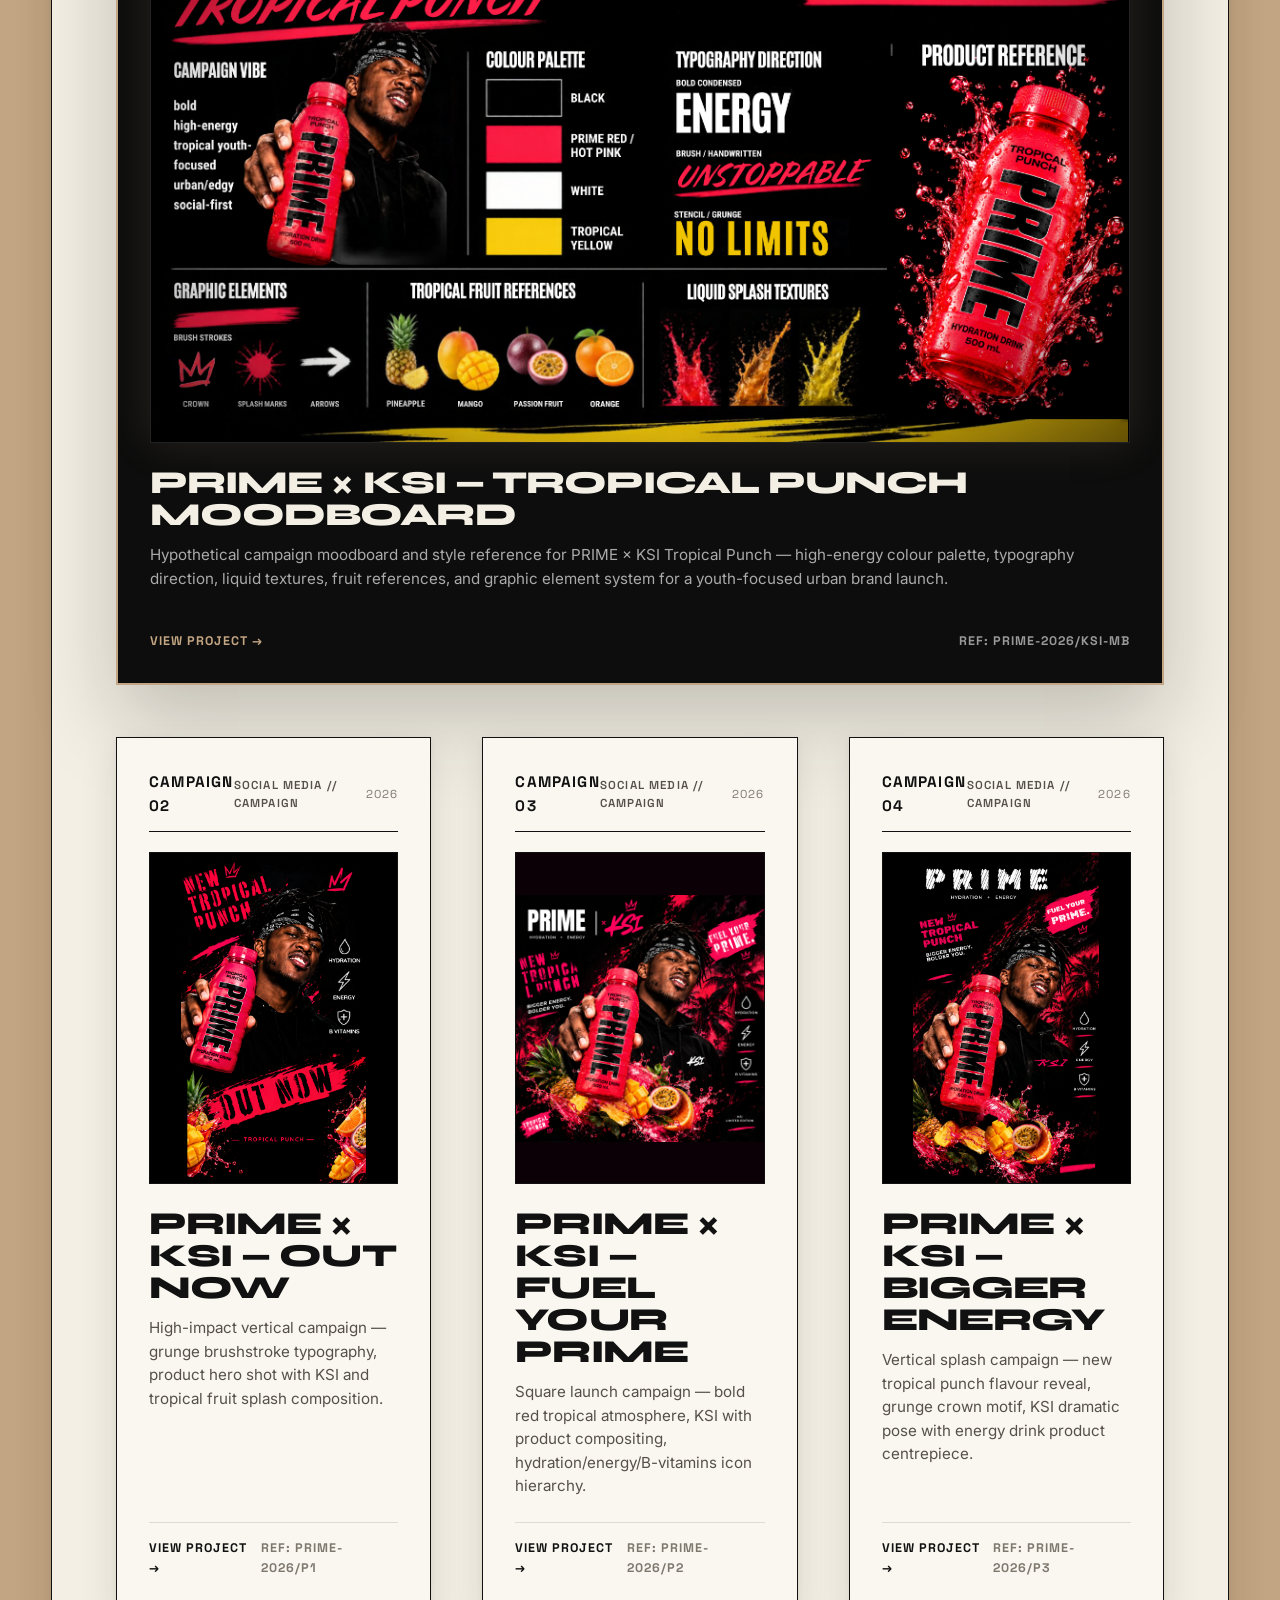
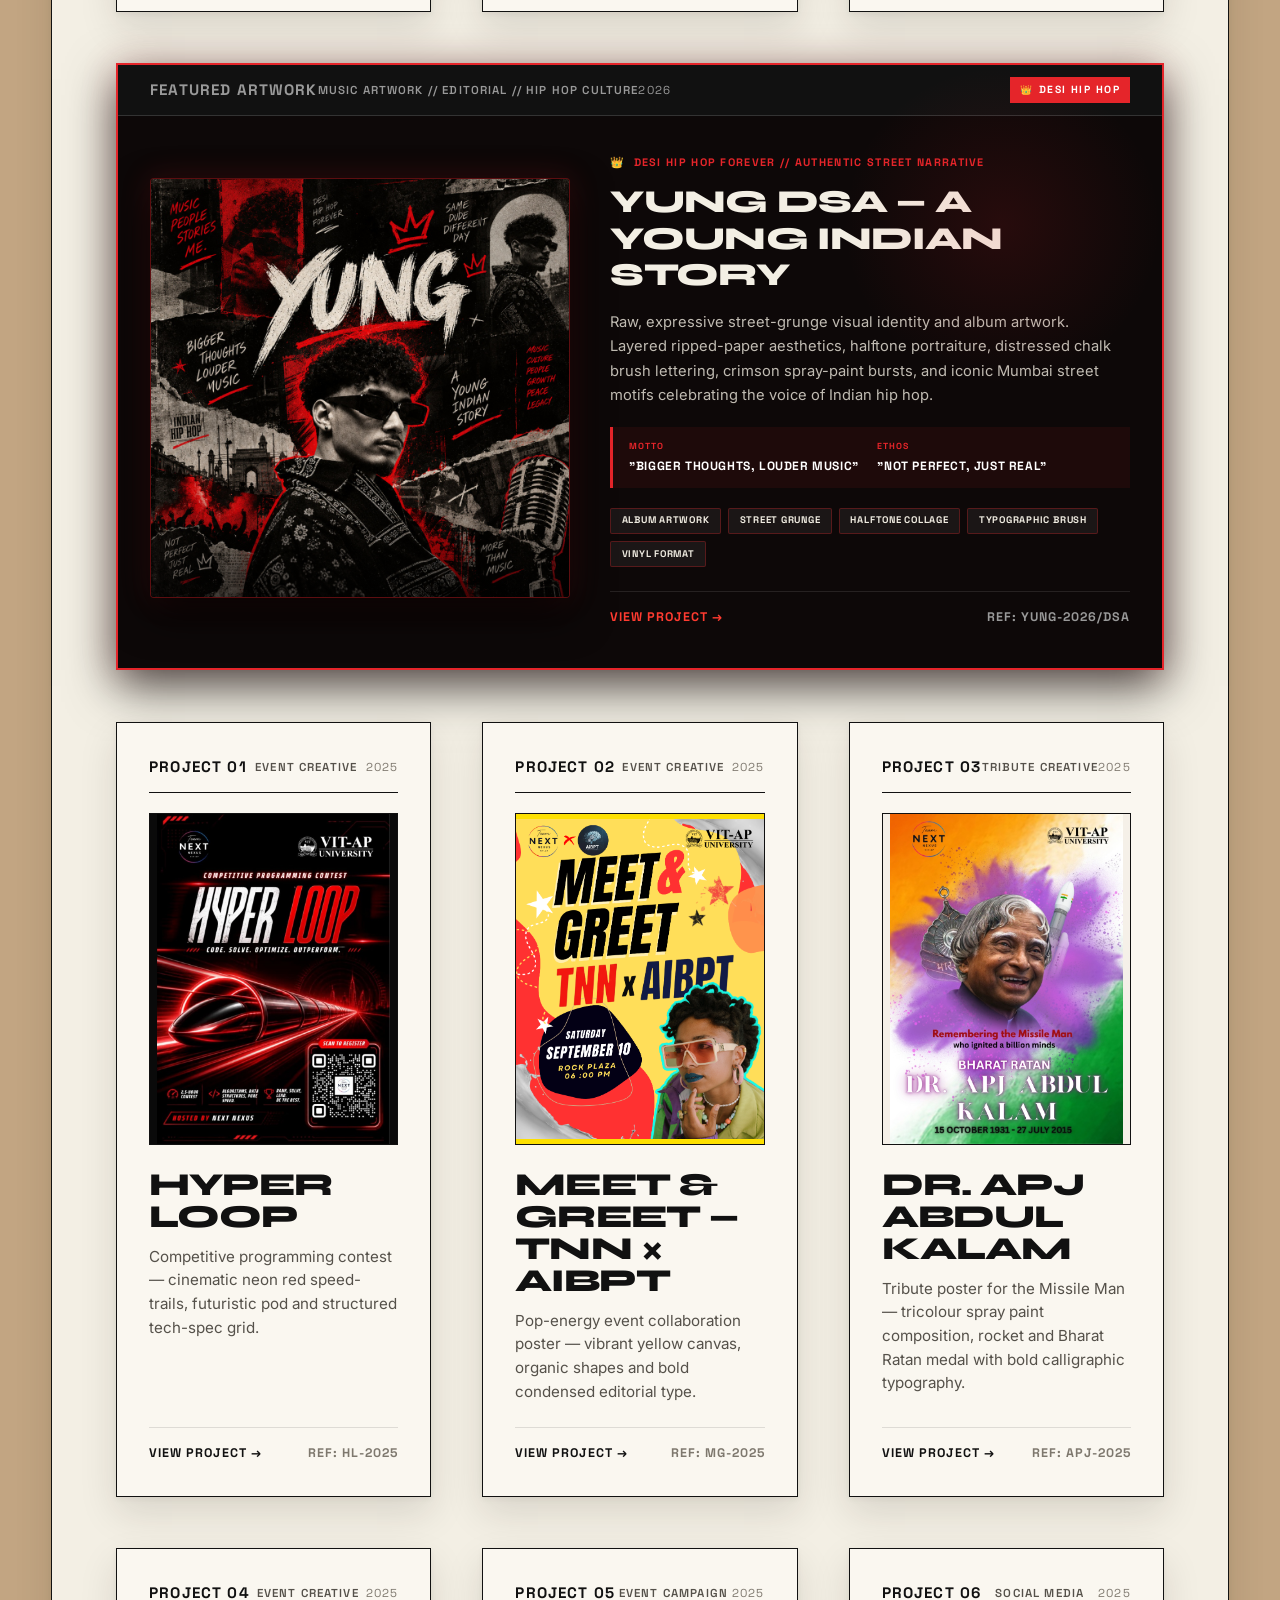
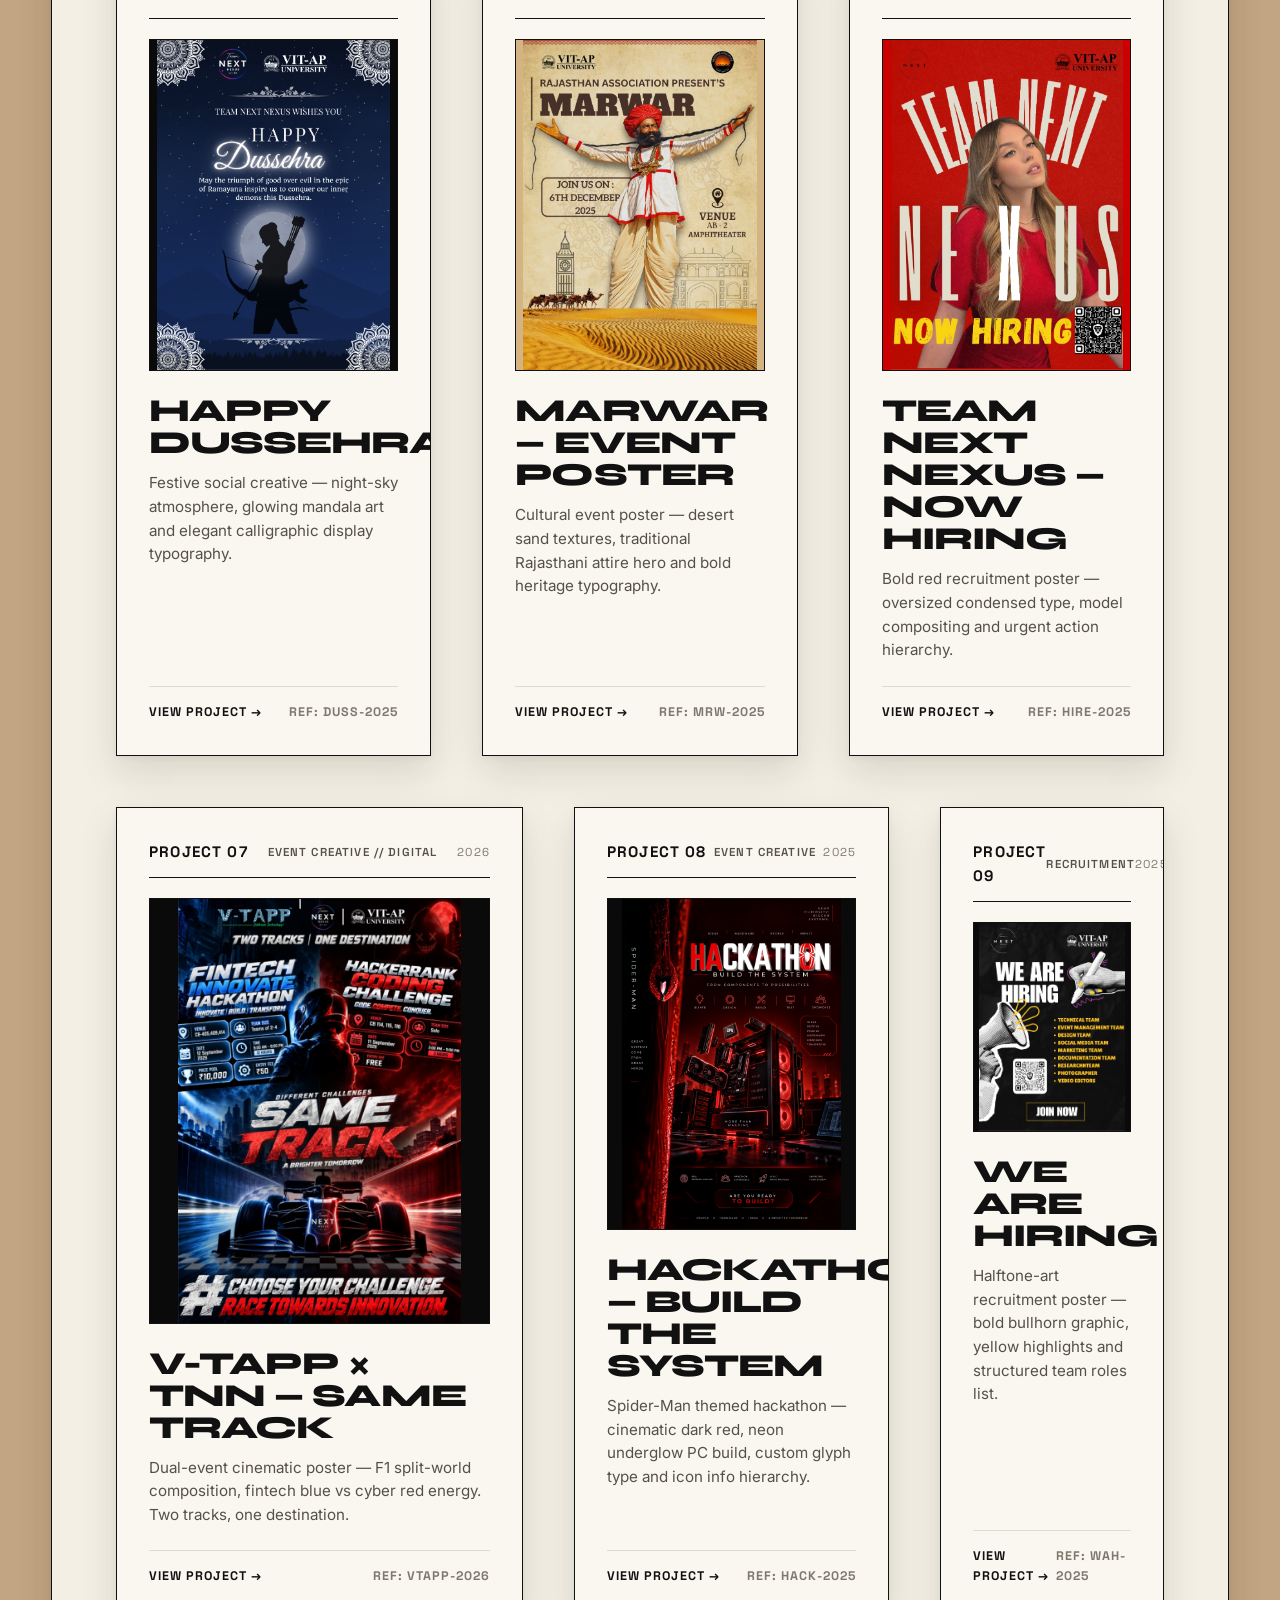
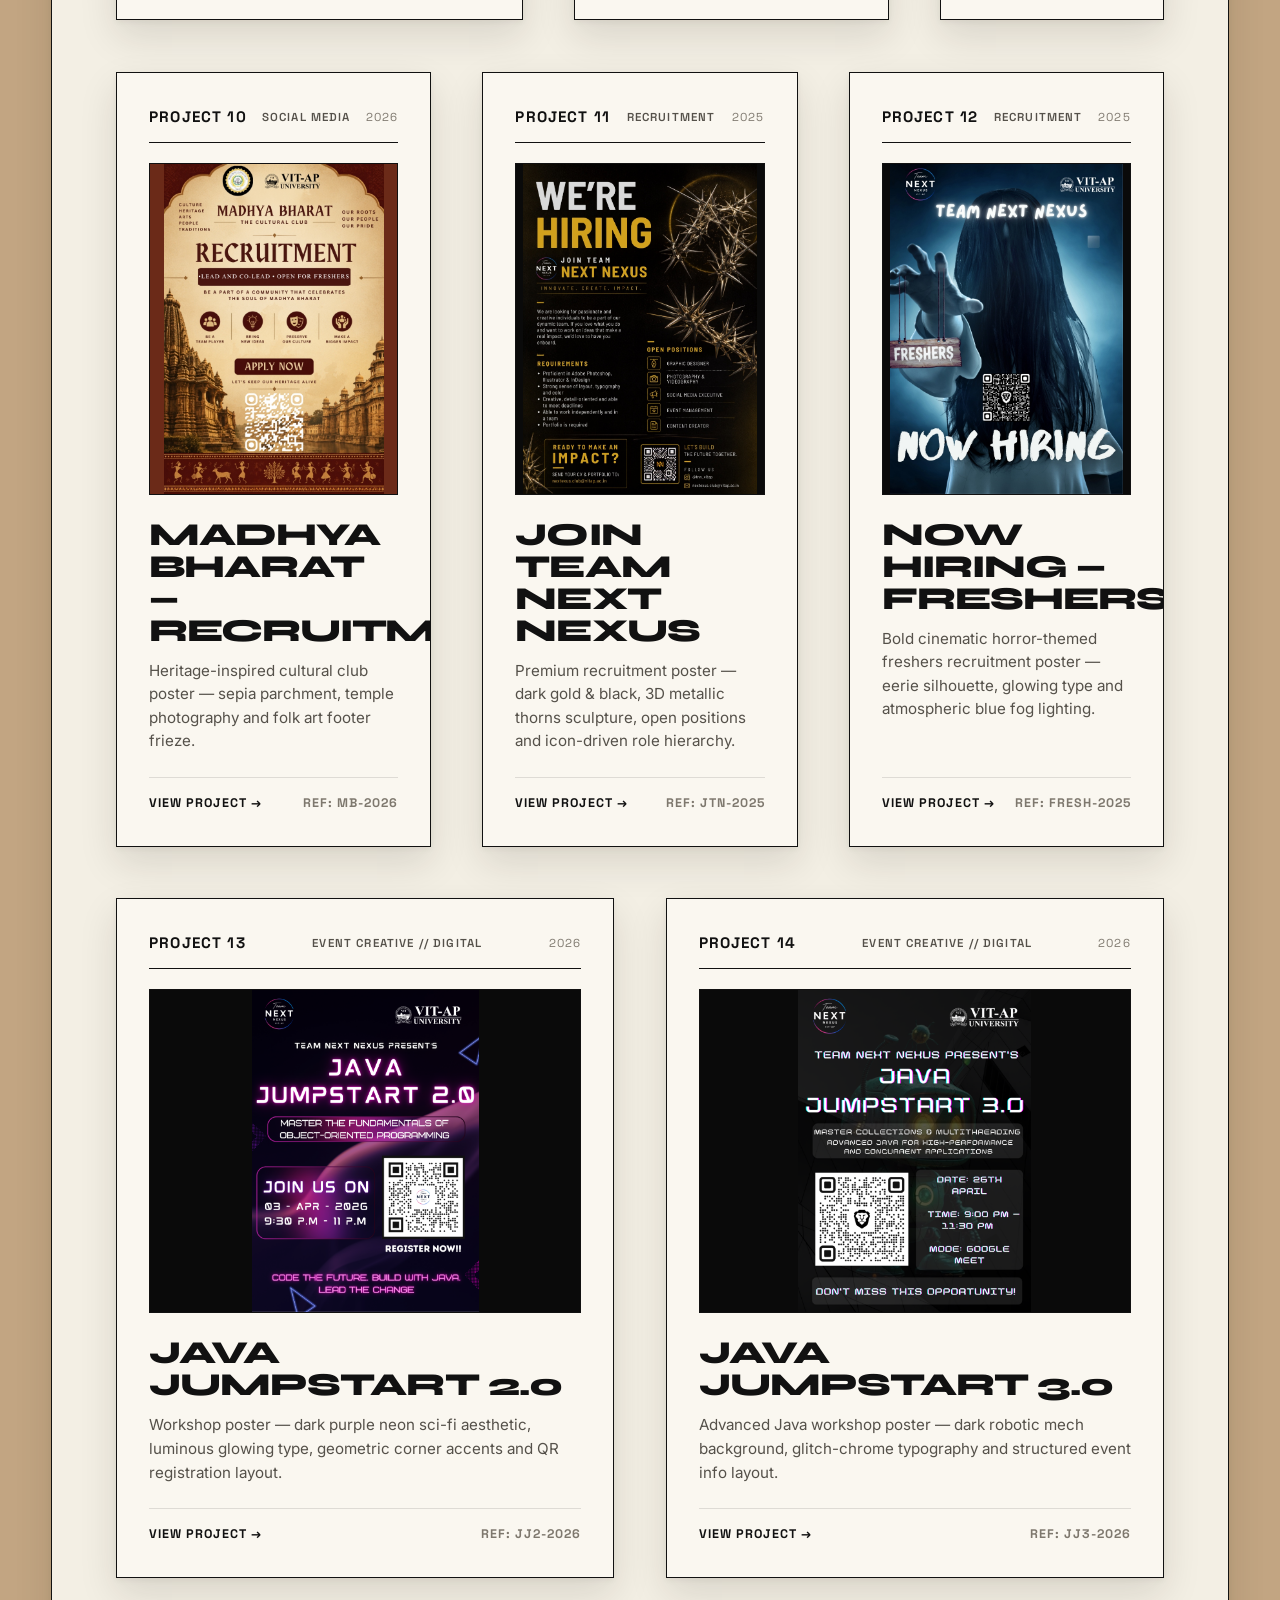
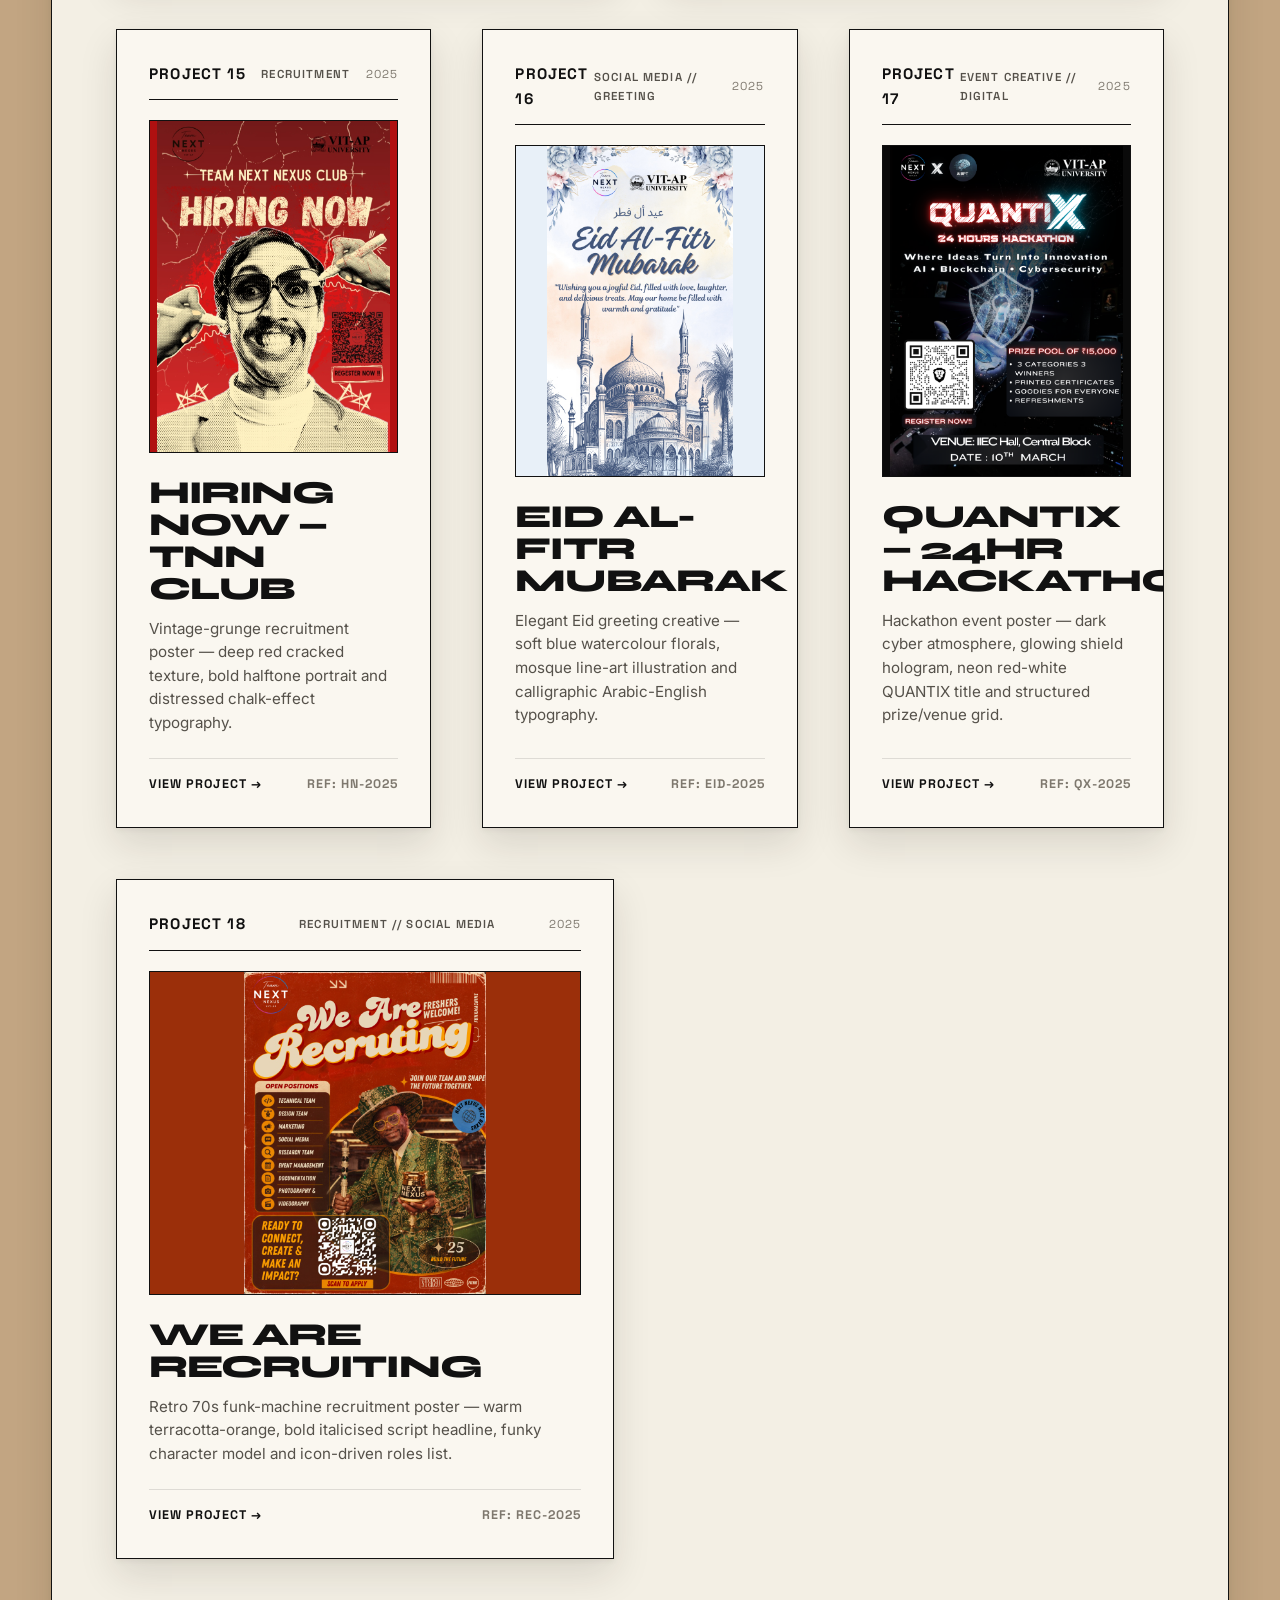
==== commit e4b21c81: "feat: update role to Graphic + UI/UX Designer and expand hero/about descriptions" ====
--- a/sumit-portfolio/index.html
+++ b/sumit-portfolio/index.html
@@ -4,9 +4,9 @@
 <head>
   <meta charset="UTF-8">
   <meta name="viewport" content="width=device-width, initial-scale=1.0">
-  <title>Sumit — Graphic Designer &amp; Visual Creator</title>
+  <title>Sumit — Graphic &amp; UI/UX Designer</title>
   <meta name="description"
-    content="Portfolio of Sumit, a graphic designer creating bold, modern and memorable visual experiences across posters, branding, social media, events and digital design.">
+    content="Portfolio of Sumit, a graphic and UI/UX designer from India crafting bold visual identities, posters, social media campaigns, websites and web app interfaces — design that looks striking and works beautifully for the people who use it.">
   <link rel="stylesheet" href="styles.css">
   <link rel="preconnect" href="https://fonts.googleapis.com">
   <link rel="preconnect" href="https://fonts.gstatic.com" crossorigin>
@@ -127,7 +127,7 @@
         <!-- 2.05s: GRAPHIC DESIGNER (Large typographic block assembled like a poster with clip-path & horizontal movement) -->
         <div class="intro-designer-block">
           <div class="designer-text-track">
-            <span class="designer-title">GRAPHIC DESIGNER</span>
+            <span class="designer-title">GRAPHIC + UI/UX DESIGNER</span>
           </div>
           <div class="designer-sub-specs">
             <span>BRAND IDENTITY</span>
@@ -159,7 +159,7 @@
       <nav class="nav-inner" aria-label="Main Navigation">
         <a href="#hero" class="brand-logo" id="navLogo">
           <span class="brand-title">SUMIT</span>
-          <span class="brand-subtitle">GRAPHIC DESIGNER</span>
+          <span class="brand-subtitle">GRAPHIC + UI/UX DESIGNER</span>
         </a>
 
         <ul class="nav-links" id="navLinks">
@@ -194,7 +194,7 @@
 
           <!-- Sheet Header Metadata -->
           <div class="sheet-header-meta">
-            <span>SUMIT — GRAPHIC DESIGNER</span>
+            <span>SUMIT — GRAPHIC + UI/UX DESIGNER</span>
             <span>PORTFOLIO SPECIMEN // 2026</span>
             <span>EDITION 01</span>
           </div>
@@ -250,23 +250,26 @@
           <div class="hero-grid">
             <div class="hero-text-col">
               <div class="hero-super-label">
-                <span>SUMIT — GRAPHIC DESIGNER</span>
+                <span>SUMIT — GRAPHIC + UI/UX DESIGNER</span>
                 <span>/</span>
                 <span>INDIA</span>
               </div>
 
               <h1 class="hero-title">
-                <span class="title-line">GRAPHIC</span>
+                <span class="title-line">GRAPHIC +</span>
+                <span class="title-line">UI/UX</span>
                 <span class="title-line">DESIGNER</span>
               </h1>
 
               <p class="hero-subtitle">
-                Visual Designer creating bold, thoughtful and memorable visual experiences.
+                Graphic &amp; UI/UX Designer creating bold visuals and intuitive digital products that people remember — and enjoy using.
               </p>
 
               <p class="hero-bio">
-                I work across poster design, branding, social media, event creatives and digital design — turning ideas
-                into visual systems that communicate clearly.
+                I work across poster design, branding, social media and event creatives, and design user interfaces for
+                websites and web apps — from research, user flows and wireframes to polished high-fidelity screens and
+                design systems. Every project starts with a clear idea and ends as a visual system that communicates
+                instantly, looks premium and feels effortless to use.
               </p>
 
               <div class="hero-actions">
@@ -284,13 +287,13 @@
             <div class="hero-visual-col">
               <div class="hero-visual-frame">
                 <div class="hero-image-wrap">
-                  <img src="assets/sumit-hero-art.jpg" alt="Sumit — Graphic Designer Signature Artwork"
+                  <img src="assets/sumit-hero-art.jpg" alt="Sumit — Graphic &amp; UI/UX Designer Signature Artwork"
                     class="hero-img">
                 </div>
                 <div class="hero-frame-meta">
                   <div class="meta-item">
                     <span class="meta-label">DISCIPLINE</span>
-                    <span class="meta-value">GRAPHIC DESIGNER</span>
+                    <span class="meta-value">GRAPHIC + UI/UX</span>
                   </div>
                   <div class="meta-item">
                     <span class="meta-label">LOCATION</span>
@@ -340,17 +343,18 @@
 
           <div class="about-grid">
             <div class="about-portrait-wrap">
-              <img src="assets/sumit-photo.jpg" alt="Sumit — Graphic Designer" class="about-portrait-img">
+              <img src="assets/sumit-photo.jpg" alt="Sumit — Graphic &amp; UI/UX Designer" class="about-portrait-img">
               <div class="about-portrait-stamp">
-                <span>SUMIT // GRAPHIC DESIGNER</span>
+                <span>SUMIT // GRAPHIC + UI/UX DESIGNER</span>
                 <span>INDIA // 2026</span>
               </div>
             </div>
 
             <div class="about-content-wrap">
               <p class="about-lead-text">
-                I'm Sumit, a graphic designer passionate about creating visuals that communicate clearly, feel modern
-                and leave an impression.
+                I'm Sumit, a graphic and UI/UX designer passionate about creating visuals that communicate clearly,
+                feel modern and leave an impression — and digital experiences that are as easy to use as they are to
+                look at.
               </p>
 
               <p class="about-body-text">
@@ -359,6 +363,14 @@
                 balancing aesthetic boldness with strategic clarity.
               </p>
 
+              <p class="about-body-text">
+                On the UI/UX side, I design websites, dashboards and web app interfaces with the user at the centre —
+                mapping user journeys, structuring information architecture, wireframing, and building clean,
+                consistent component systems. Projects like the Itinera travel planner and the Falcon website show how
+                I bring the same strong visual language from print and branding into products that are intuitive,
+                responsive and built to scale.
+              </p>
+
               <div class="about-meta-list">
                 <div class="meta-info-block">
                   <span class="meta-info-title">BASED IN</span>
@@ -366,11 +378,11 @@
                 </div>
                 <div class="meta-info-block">
                   <span class="meta-info-title">ROLE</span>
-                  <span class="meta-info-desc">Graphic Designer</span>
+                  <span class="meta-info-desc">Graphic &amp; UI/UX Designer</span>
                 </div>
                 <div class="meta-info-block">
                   <span class="meta-info-title">FOCUS</span>
-                  <span class="meta-info-desc">Visual Communication</span>
+                  <span class="meta-info-desc">Visual Communication &amp; Product Design</span>
                 </div>
                 <div class="meta-info-block">
                   <span class="meta-info-title">AVAILABLE FOR</span>
@@ -1376,6 +1388,10 @@
                   <span class="skill-indicator">CORE DISCIPLINE</span>
                 </div>
                 <div class="skill-row">
+                  <span class="skill-name">UI/UX DESIGN</span>
+                  <span class="skill-indicator">WEB APPS &amp; WEBSITES</span>
+                </div>
+                <div class="skill-row">
                   <span class="skill-name">POSTER DESIGN</span>
                   <span class="skill-indicator">TYPOGRAPHIC &amp; EDITORIAL</span>
                 </div>
@@ -1632,7 +1648,7 @@
       <div class="footer-top">
         <div>
           <div class="footer-brand-title">SUMIT</div>
-          <div class="footer-brand-sub">GRAPHIC DESIGNER &amp; VISUAL CREATOR</div>
+          <div class="footer-brand-sub">GRAPHIC &amp; UI/UX DESIGNER</div>
         </div>
         <div class="footer-featured-brand">
           <div class="footer-brand-badge-wrap" title="Falcon — Featured Client Brandmark">
--- a/sumit-portfolio/styles.css
+++ b/sumit-portfolio/styles.css
@@ -1,4730 +1,4730 @@
-/* ==========================================================================
-   SUMIT — GRAPHIC DESIGNER PORTFOLIO
-   Design System: Warm Sand (#C2A582) + Cream (#F3EFE4) + Deep Black (#111111)
-   Editorial Brand Presentation & Physical Portfolio Deck Aesthetics
-   ========================================================================== */
-
-@import url('https://fonts.googleapis.com/css2?family=Inter:wght@300;400;500;600&family=Space+Grotesk:wght@400;500;600;700&family=Syne:wght@700;800&display=swap');
-
-:root {
-  /* Core Color Palette */
-  --bg-sand: #C2A582;
-  --bg-sand-light: #CBB08F;
-  --bg-sand-dark: #B59570;
-  
-  --surface-cream: #F3EFE4;
-  --surface-cream-pure: #FAF7F0;
-  --surface-cream-muted: #E8E2D4;
-  
-  --text-primary: #111111;
-  --text-secondary: #55514A;
-  --text-muted: #7E786E;
-  
-  --border-black: #111111;
-  --border-subtle: rgba(17, 17, 17, 0.2);
-  --border-hairline: rgba(17, 17, 17, 0.12);
-  
-  --accent-brown: #8C6D4F;
-  --accent-terracotta: #A45938;
-
-  /* Typography */
-  --font-display: 'Syne', sans-serif;
-  --font-mono: 'Space Grotesk', monospace, sans-serif;
-  --font-body: 'Inter', sans-serif;
-
-  /* Spacing & Layout */
-  --site-max-width: 1480px;
-  --site-padding: clamp(1.25rem, 4vw, 3.5rem);
-  --section-spacing: clamp(5rem, 9vw, 9rem);
-
-  /* Shadows for physical paper feel */
-  --shadow-sheet: 0 16px 36px rgba(35, 25, 15, 0.12), 0 2px 6px rgba(35, 25, 15, 0.06);
-  --shadow-floating: 0 24px 50px rgba(25, 18, 10, 0.18), 0 4px 12px rgba(25, 18, 10, 0.08);
-  --shadow-deep: 0 35px 80px rgba(20, 15, 10, 0.22);
-
-  /* Transitions */
-  --transition-smooth: all 0.35s cubic-bezier(0.16, 1, 0.3, 1);
-  --transition-fast: all 0.18s ease-out;
-}
-
-/* ==========================================================================
-   Base & Reset
-   ========================================================================== */
-*, *::before, *::after {
-  box-sizing: border-box;
-  margin: 0;
-  padding: 0;
-}
-
-html {
-  font-size: 16px;
-  scroll-behavior: smooth;
-  background-color: var(--bg-sand);
-  color: var(--text-primary);
-  -webkit-font-smoothing: antialiased;
-  -moz-osx-font-smoothing: grayscale;
-}
-
-body {
-  font-family: var(--font-body);
-  background-color: var(--bg-sand);
-  color: var(--text-primary);
-  line-height: 1.6;
-  position: relative;
-  overflow-x: hidden;
-  min-height: 100vh;
-}
-
-/* Subtle Film Grain Texture Overlay for tactile riso/paper warmth */
-@keyframes subtle-grain {
-  0%, 100% { transform: translate(0, 0); }
-  25% { transform: translate(-1%, 1%); }
-  50% { transform: translate(1%, -1%); }
-  75% { transform: translate(-1%, -1%); }
-}
-@keyframes paper-flicker {
-  0%, 100% { opacity: 0.04; }
-  50% { opacity: 0.055; }
-}
-.paper-grain-overlay {
-  position: fixed;
-  top: -5%;
-  left: -5%;
-  width: 110vw;
-  height: 110vh;
-  pointer-events: none;
-  z-index: 9998;
-  opacity: 0.045;
-  background-image: url("data:image/svg+xml,%3Csvg viewBox='0 0 200 200' xmlns='http://www.w3.org/2000/svg'%3E%3Cfilter id='noiseFilter'%3E%3CfeTurbulence type='fractalNoise' baseFrequency='0.85' numOctaves='3' stitchTiles='stitch'/%3E%3C/filter%3E%3Crect width='100%25' height='100%25' filter='url(%23noiseFilter)'/%3E%3C/svg%3E");
-  animation: subtle-grain 0.6s steps(2) infinite, paper-flicker 2s infinite;
-}
-@media (prefers-reduced-motion: reduce) {
-  .paper-grain-overlay { animation: none; opacity: 0.04; }
-}
-
-/* Typography Utilities */
-h1, h2, h3, h4, .font-display {
-  font-family: var(--font-display);
-  font-weight: 800;
-  line-height: 0.92;
-  letter-spacing: -0.035em;
-  text-transform: uppercase;
-}
-
-.font-mono {
-  font-family: var(--font-mono);
-  text-transform: uppercase;
-  letter-spacing: 0.08em;
-}
-
-.small-label {
-  font-family: var(--font-mono);
-  font-size: clamp(0.72rem, 1vw, 0.85rem);
-  font-weight: 600;
-  text-transform: uppercase;
-  letter-spacing: 0.12em;
-  color: var(--text-secondary);
-  display: inline-flex;
-  align-items: center;
-  gap: 0.5rem;
-}
-
-.small-label::before {
-  content: "";
-  display: inline-block;
-  width: 6px;
-  height: 6px;
-  background-color: var(--text-primary);
-}
-
-/* Buttons & CTAs */
-.btn-primary {
-  display: inline-flex;
-  align-items: center;
-  justify-content: center;
-  gap: 0.8rem;
-  background-color: var(--text-primary);
-  color: var(--surface-cream);
-  font-family: var(--font-mono);
-  font-size: 0.88rem;
-  font-weight: 700;
-  letter-spacing: 0.08em;
-  text-transform: uppercase;
-  text-decoration: none;
-  padding: 1.05rem 2rem;
-  border: 1px solid var(--text-primary);
-  position: relative;
-  overflow: hidden;
-  transition: var(--transition-smooth);
-  cursor: pointer;
-  z-index: 1;
-}
-
-.btn-primary::before {
-  content: '';
-  position: absolute;
-  top: 50%; left: 50%;
-  width: 150%; height: 0;
-  padding-bottom: 150%;
-  background-color: var(--surface-cream);
-  border-radius: 50%;
-  transform: translate(-50%, -50%) scale(0);
-  transition: transform 0.4s cubic-bezier(0.16, 1, 0.3, 1);
-  z-index: -1;
-}
-
-.btn-primary:hover {
-  color: var(--text-primary);
-  transform: translateY(-2px);
-  box-shadow: 0 8px 20px rgba(17, 17, 17, 0.2);
-}
-
-.btn-primary:hover::before {
-  transform: translate(-50%, -50%) scale(1);
-}
-
-.btn-primary .btn-arrow {
-  transition: transform 0.25s ease;
-}
-
-.btn-primary:hover .btn-arrow {
-  transform: translateX(4px);
-}
-
-.btn-secondary {
-  display: inline-flex;
-  align-items: center;
-  justify-content: center;
-  gap: 0.6rem;
-  background-color: transparent;
-  color: var(--text-primary);
-  font-family: var(--font-mono);
-  font-size: 0.88rem;
-  font-weight: 700;
-  letter-spacing: 0.08em;
-  text-transform: uppercase;
-  text-decoration: none;
-  padding: 1.05rem 1.8rem;
-  border: 1px solid var(--border-black);
-  transition: var(--transition-smooth);
-  cursor: pointer;
-}
-
-.btn-secondary:hover {
-  background-color: var(--text-primary);
-  color: var(--surface-cream);
-  transform: translateY(-2px);
-}
-
-/* ==========================================================================
-   Editorial Paper Canvas & Layout Container
-   ========================================================================== */
-.container {
-  max-width: var(--site-max-width);
-  margin-left: auto;
-  margin-right: auto;
-  padding-left: var(--site-padding);
-  padding-right: var(--site-padding);
-}
-
-/* The Cream Content Sheet: Recreating a Physical Brand Book / Presentation Deck */
-.paper-sheet {
-  background-color: var(--surface-cream);
-  border: 1px solid var(--border-black);
-  box-shadow: var(--shadow-sheet);
-  position: relative;
-  padding: clamp(2rem, 5vw, 5rem);
-  margin-bottom: var(--section-spacing);
-}
-
-/* Corner Registration Crosshairs & Micro-Details */
-.paper-sheet::before,
-.paper-sheet::after {
-  font-family: var(--font-mono);
-  font-size: 0.7rem;
-  color: var(--text-muted);
-  position: absolute;
-  pointer-events: none;
-}
-
-.paper-sheet::before {
-  content: "+";
-  top: 10px;
-  left: 12px;
-}
-
-.paper-sheet::after {
-  content: "+";
-  bottom: 10px;
-  right: 12px;
-}
-
-.sheet-header-meta {
-  display: flex;
-  align-items: center;
-  justify-content: space-between;
-  border-bottom: 1px solid var(--border-black);
-  padding-bottom: 1rem;
-  margin-bottom: 2.5rem;
-  font-family: var(--font-mono);
-  font-size: 0.75rem;
-  font-weight: 600;
-  letter-spacing: 0.1em;
-  color: var(--text-secondary);
-  text-transform: uppercase;
-}
-
-.sheet-footer-meta {
-  display: flex;
-  align-items: center;
-  justify-content: space-between;
-  border-top: 1px solid var(--border-black);
-  padding-top: 1.25rem;
-  margin-top: 3.5rem;
-  font-family: var(--font-mono);
-  font-size: 0.72rem;
-  letter-spacing: 0.1em;
-  color: var(--text-muted);
-  text-transform: uppercase;
-}
-
-/* ==========================================================================
-   Header & Navigation
-   ========================================================================== */
-.site-header {
-  position: sticky;
-  top: 0;
-  z-index: 1000;
-  background-color: rgba(194, 165, 130, 0.94);
-  backdrop-filter: blur(8px);
-  -webkit-backdrop-filter: blur(8px);
-  border-bottom: 1px solid var(--border-black);
-  transition: background-color 0.3s ease;
-}
-
-.nav-inner {
-  display: flex;
-  align-items: center;
-  justify-content: space-between;
-  padding-top: 1.2rem;
-  padding-bottom: 1.2rem;
-}
-
-.brand-logo {
-  text-decoration: none;
-  color: var(--text-primary);
-  display: flex;
-  flex-direction: column;
-}
-
-.brand-title {
-  font-family: var(--font-display);
-  font-size: 1.55rem;
-  font-weight: 800;
-  letter-spacing: -0.03em;
-  line-height: 1;
-}
-
-.brand-subtitle {
-  font-family: var(--font-mono);
-  font-size: 0.68rem;
-  font-weight: 600;
-  letter-spacing: 0.16em;
-  color: var(--text-secondary);
-  text-transform: uppercase;
-  margin-top: 0.3rem;
-}
-
-.nav-links {
-  display: flex;
-  align-items: center;
-  list-style: none;
-  gap: clamp(1.2rem, 2.5vw, 2.8rem);
-}
-
-.nav-link {
-  font-family: var(--font-mono);
-  font-size: 0.82rem;
-  font-weight: 600;
-  letter-spacing: 0.1em;
-  text-transform: uppercase;
-  color: var(--text-primary);
-  text-decoration: none;
-  position: relative;
-  padding: 0.3rem 0;
-  transition: color 0.2s ease;
-}
-
-.nav-link::after {
-  content: "";
-  position: absolute;
-  bottom: 0;
-  left: 0;
-  width: 0%;
-  height: 1px;
-  background-color: var(--text-primary);
-  transition: width 0.25s ease;
-}
-
-.nav-link:hover::after,
-.nav-link.active::after {
-  width: 100%;
-}
-
-.nav-contact-btn {
-  display: inline-flex;
-  align-items: center;
-  gap: 0.5rem;
-  padding: 0.5rem 1rem;
-  border: 1px solid var(--border-black);
-  border-radius: 999px;
-  font-family: var(--font-mono);
-  font-size: 0.78rem;
-  font-weight: 700;
-  letter-spacing: 0.08em;
-  text-transform: uppercase;
-  text-decoration: none;
-  color: var(--text-primary);
-  transition: var(--transition-fast);
-}
-
-.nav-contact-btn:hover {
-  background-color: var(--text-primary);
-  color: var(--surface-cream);
-}
-
-.nav-contact-btn .circle-dot {
-  width: 6px;
-  height: 6px;
-  border-radius: 50%;
-  background-color: #2F9E44;
-  animation: pulse-dot 2s infinite ease-in-out;
-}
-
-@keyframes pulse-dot {
-  0%, 100% { opacity: 1; transform: scale(1); }
-  50% { opacity: 0.4; transform: scale(0.8); }
-}
-
-.mobile-nav-toggle {
-  display: none;
-  background: transparent;
-  border: 1px solid var(--border-black);
-  padding: 0.6rem 0.8rem;
-  font-family: var(--font-mono);
-  font-size: 0.8rem;
-  font-weight: 700;
-  cursor: pointer;
-}
-
-/* ==========================================================================
-   Hero Section: Editorial Brand Deck Cover
-   ========================================================================== */
-.hero-section {
-  padding-top: clamp(2rem, 4vw, 4rem);
-  padding-bottom: clamp(3rem, 6vw, 6rem);
-  position: relative;
-}
-
-.hero-sheet {
-  background-color: var(--surface-cream);
-  border: 1px solid var(--border-black);
-  box-shadow: var(--shadow-deep);
-  position: relative;
-  padding: clamp(2rem, 5vw, 4.5rem);
-  overflow: visible;
-}
-
-/* Floating Deck Paper Elements */
-.floating-element {
-  position: absolute;
-  pointer-events: auto;
-  z-index: 10;
-  background-color: var(--surface-cream-pure);
-  border: 1px solid var(--border-black);
-  box-shadow: var(--shadow-floating);
-  transition: transform 0.4s cubic-bezier(0.16, 1, 0.3, 1), box-shadow 0.3s ease;
-}
-
-.floating-element:hover {
-  transform: translateY(-8px) scale(1.02) !important;
-  box-shadow: 0 30px 60px rgba(20, 15, 10, 0.25);
-  z-index: 25;
-}
-
-/* Floating Sheet 2: Mini Project Preview / Exhibition Tag */
-.float-card-preview {
-  bottom: -32px;
-  left: clamp(15px, 6vw, 60px);
-  width: clamp(210px, 20vw, 270px);
-  padding: 1rem;
-  transform: rotate(-2.5deg);
-  background-color: var(--surface-cream-pure);
-  display: flex;
-  flex-direction: column;
-  gap: 0.6rem;
-}
-
-.float-card-preview .preview-img {
-  width: 100%;
-  height: 110px;
-  object-fit: cover;
-  border: 1px solid var(--border-black);
-}
-
-.float-card-preview .preview-meta {
-  display: flex;
-  justify-content: space-between;
-  align-items: center;
-  font-family: var(--font-mono);
-  font-size: 0.65rem;
-  font-weight: 700;
-  letter-spacing: 0.08em;
-}
-
-/* Floating Sheet 3: Barcode Graphic Tag */
-.float-card-barcode {
-  top: 50%;
-  right: -36px;
-  width: 140px;
-  padding: 0.8rem 1rem;
-  transform: translateY(-50%) rotate(90deg);
-  transform-origin: center right;
-  display: flex;
-  flex-direction: column;
-  align-items: center;
-  background-color: #F8F4EA;
-}
-
-.barcode-svg {
-  width: 100%;
-  height: 24px;
-}
-
-.barcode-text {
-  font-family: var(--font-mono);
-  font-size: 0.6rem;
-  letter-spacing: 0.2em;
-  margin-top: 0.2rem;
-}
-
-/* Hero Content Grid */
-.hero-grid {
-  display: grid;
-  grid-template-columns: 1.15fr 0.85fr;
-  gap: clamp(2rem, 5vw, 5rem);
-  align-items: center;
-  position: relative;
-  z-index: 5;
-}
-
-.hero-text-col {
-  display: flex;
-  flex-direction: column;
-}
-
-.hero-super-label {
-  display: flex;
-  align-items: center;
-  gap: 0.75rem;
-  font-family: var(--font-mono);
-  font-size: clamp(0.75rem, 1.1vw, 0.9rem);
-  font-weight: 700;
-  letter-spacing: 0.14em;
-  text-transform: uppercase;
-  color: var(--text-secondary);
-  margin-bottom: 1.5rem;
-}
-
-.hero-title {
-  font-family: var(--font-display);
-  font-size: clamp(2.4rem, 5.2vw, 5.6rem);
-  line-height: 0.94;
-  letter-spacing: -0.035em;
-  color: var(--text-primary);
-  margin-bottom: 2rem;
-  text-transform: uppercase;
-}
-
-.hero-title .title-line {
-  display: block;
-  white-space: nowrap;
-}
-
-.hero-subtitle {
-  font-size: clamp(1.2rem, 2vw, 1.55rem);
-  font-weight: 500;
-  line-height: 1.35;
-  color: var(--text-primary);
-  margin-bottom: 1.25rem;
-  max-width: 580px;
-}
-
-.hero-bio {
-  font-size: clamp(0.95rem, 1.1vw, 1.05rem);
-  color: var(--text-secondary);
-  line-height: 1.65;
-  max-width: 540px;
-  margin-bottom: 2.5rem;
-}
-
-.hero-actions {
-  display: flex;
-  flex-wrap: wrap;
-  align-items: center;
-  gap: 1.25rem;
-  margin-top: 0.5rem;
-}
-
-/* Hero Visual Composition */
-.hero-visual-col {
-  position: relative;
-  display: flex;
-  justify-content: center;
-}
-
-.hero-visual-frame {
-  position: relative;
-  width: 100%;
-  max-width: 580px;
-  background-color: var(--surface-cream-pure);
-  padding: 1.2rem;
-  border: 1px solid var(--border-black);
-  box-shadow: var(--shadow-sheet);
-  transition: transform 0.4s ease;
-}
-
-.hero-visual-frame:hover {
-  transform: rotate(-0.5deg) scale(1.01);
-}
-
-.hero-image-wrap {
-  width: 100%;
-  aspect-ratio: 16/9;
-  overflow: hidden;
-  border: 1px solid var(--border-black);
-  position: relative;
-  background-color: #E2D9CC;
-}
-
-.hero-img {
-  width: 100%;
-  height: 100%;
-  object-fit: cover;
-  display: block;
-  transition: transform 0.6s cubic-bezier(0.16, 1, 0.3, 1);
-}
-
-.hero-visual-frame:hover .hero-img {
-  transform: scale(1.04);
-}
-
-.hero-frame-meta {
-  margin-top: 1rem;
-  padding-top: 0.8rem;
-  border-top: 1px solid var(--border-black);
-  display: grid;
-  grid-template-columns: repeat(2, 1fr);
-  gap: 0.6rem;
-  font-family: var(--font-mono);
-  font-size: 0.68rem;
-  letter-spacing: 0.1em;
-  text-transform: uppercase;
-}
-
-.hero-frame-meta .meta-item {
-  display: flex;
-  flex-direction: column;
-}
-
-.hero-frame-meta .meta-label {
-  color: var(--text-muted);
-  font-size: 0.58rem;
-}
-
-.hero-frame-meta .meta-value {
-  color: var(--text-primary);
-  font-weight: 700;
-}
-
-/* ==========================================================================
-   Section 01: Introduction & About
-   ========================================================================== */
-.about-sheet {
-  background-color: var(--surface-cream);
-}
-
-.editorial-section-title {
-  font-size: clamp(2.6rem, 5.5vw, 5.2rem);
-  line-height: 0.94;
-  letter-spacing: -0.035em;
-  color: var(--text-primary);
-  margin-bottom: clamp(2.5rem, 5vw, 4.5rem);
-}
-
-.about-grid {
-  display: grid;
-  grid-template-columns: 0.95fr 1.05fr;
-  gap: clamp(2rem, 5vw, 5rem);
-  align-items: start;
-}
-
-.about-portrait-wrap {
-  position: relative;
-  border: 1px solid var(--border-black);
-  padding: 1rem;
-  background-color: var(--surface-cream-pure);
-  box-shadow: var(--shadow-sheet);
-}
-
-.about-portrait-img {
-  width: 100%;
-  aspect-ratio: 4/5;
-  object-fit: cover;
-  object-position: center center;
-  display: block;
-  border: 1px solid var(--border-black);
-}
-
-.about-portrait-stamp {
-  margin-top: 0.8rem;
-  display: flex;
-  justify-content: space-between;
-  align-items: center;
-  font-family: var(--font-mono);
-  font-size: 0.7rem;
-  font-weight: 600;
-  letter-spacing: 0.1em;
-  color: var(--text-secondary);
-}
-
-.about-content-wrap {
-  display: flex;
-  flex-direction: column;
-}
-
-.about-lead-text {
-  font-size: clamp(1.2rem, 2vw, 1.6rem);
-  font-weight: 500;
-  line-height: 1.4;
-  color: var(--text-primary);
-  margin-bottom: 1.5rem;
-}
-
-.about-body-text {
-  font-size: clamp(0.98rem, 1.1vw, 1.12rem);
-  color: var(--text-secondary);
-  line-height: 1.7;
-  margin-bottom: 2.5rem;
-}
-
-.about-meta-list {
-  display: grid;
-  grid-template-columns: repeat(2, 1fr);
-  gap: 1.75rem;
-  border-top: 1px solid var(--border-black);
-  padding-top: 2rem;
-}
-
-.meta-info-block {
-  display: flex;
-  flex-direction: column;
-  gap: 0.35rem;
-}
-
-.meta-info-title {
-  font-family: var(--font-mono);
-  font-size: 0.72rem;
-  font-weight: 700;
-  letter-spacing: 0.14em;
-  color: var(--text-muted);
-  text-transform: uppercase;
-}
-
-.meta-info-desc {
-  font-size: 1.05rem;
-  font-weight: 600;
-  color: var(--text-primary);
-}
-
-/* ==========================================================================
-   Section 02: Selected Work Portfolio
-   ========================================================================== */
-.work-sheet {
-  background-color: var(--surface-cream);
-}
-
-.portfolio-header-wrap {
-  display: flex;
-  flex-direction: column;
-  margin-bottom: 3rem;
-}
-
-/* Minimalist Category Filter Bar */
-.filter-bar {
-  display: flex;
-  flex-wrap: wrap;
-  align-items: center;
-  gap: clamp(1.2rem, 3vw, 3rem);
-  border-bottom: 1px solid var(--border-black);
-  padding-bottom: 1.25rem;
-  margin-top: 2.5rem;
-}
-
-.filter-btn {
-  background: transparent;
-  border: none;
-  font-family: var(--font-mono);
-  font-size: 0.88rem;
-  font-weight: 700;
-  letter-spacing: 0.12em;
-  text-transform: uppercase;
-  color: var(--text-muted);
-  cursor: pointer;
-  position: relative;
-  padding: 0.4rem 0;
-  transition: color 0.2s ease;
-}
-
-.filter-btn:hover {
-  color: var(--text-primary);
-}
-
-.filter-btn.active {
-  color: var(--text-primary);
-}
-
-.filter-btn.active::after {
-  content: "";
-  position: absolute;
-  bottom: -1.25rem;
-  left: 0;
-  width: 100%;
-  height: 2px;
-  background-color: var(--text-primary);
-}
-
-/* Asymmetric Editorial Portfolio Grid */
-.portfolio-grid {
-  display: grid;
-  grid-template-columns: repeat(12, 1fr);
-  gap: clamp(2rem, 4vw, 3.5rem);
-  margin-top: 3.5rem;
-}
-
-/* Project Item - Designed as a Physical Editorial Portfolio Sheet */
-.project-card {
-  --card-pad: clamp(1.2rem, 2.5vw, 2.2rem);
-  background-color: var(--surface-cream-pure);
-  border: 1px solid var(--border-black);
-  box-shadow: var(--shadow-sheet);
-  padding: var(--card-pad);
-  position: relative;
-  display: flex;
-  flex-direction: column;
-  cursor: pointer;
-  transition: transform 0.4s cubic-bezier(0.16, 1, 0.3, 1),
-              box-shadow 0.4s ease,
-              border-color 0.2s ease;
-  overflow: hidden;
-}
-
-.project-card:hover {
-  transform: translateY(-8px);
-  box-shadow: var(--shadow-deep);
-  border-color: #000000;
-}
-
-/* Asymmetric Grid Spans */
-.project-card.span-7 {
-  grid-column: span 7;
-}
-
-.project-card.span-5 {
-  grid-column: span 5;
-}
-
-.project-card.span-6 {
-  grid-column: span 6;
-}
-
-.project-card.span-12 {
-  grid-column: span 12;
-}
-
-/* Card Top Metadata */
-.card-header-bar {
-  display: flex;
-  align-items: center;
-  justify-content: space-between;
-  border-bottom: 1px solid var(--border-black);
-  padding-bottom: 0.8rem;
-  margin-bottom: 1.25rem;
-  font-family: var(--font-mono);
-  font-size: 0.72rem;
-  letter-spacing: 0.1em;
-  text-transform: uppercase;
-}
-
-.card-num {
-  font-size: 0.95rem;
-  font-weight: 700;
-  color: var(--text-primary);
-}
-
-.card-category-badge {
-  font-weight: 600;
-  color: var(--text-secondary);
-}
-
-/* Project Image Container */
-.project-image-box {
-  width: 100%;
-  overflow: hidden;
-  border: 1px solid var(--border-black);
-  position: relative;
-  background-color: #E2D9CC;
-  margin-bottom: 1.5rem;
-}
-
-/* Dark background for contain-mode poster boxes */
-.project-image-box.poster-box {
-  background-color: #0a0a0a;
-}
-
-.project-card.span-7 .project-image-box {
-  aspect-ratio: 16/11;
-}
-
-.project-card.span-5 .project-image-box {
-  aspect-ratio: 4/5;
-}
-
-.project-card.span-6 .project-image-box {
-  aspect-ratio: 4/3;
-}
-
-/* Website / wide screenshot */
-.project-card.span-12 .project-image-box {
-  aspect-ratio: 16/9;
-}
-
-/* Falcon artwork is extra-wide (1901x911), so give it a wider frame */
-.dark-featured-card .project-image-box {
-  aspect-ratio: 21/10;
-}
-
-/* Portrait cards for real poster work */
-.project-card.span-4 {
-  grid-column: span 4;
-}
-
-.project-card.span-4 .project-image-box {
-  aspect-ratio: 3/4;
-}
-
-.project-card.span-3 {
-  grid-column: span 3;
-}
-
-.project-card.span-3 .project-image-box {
-  aspect-ratio: 3/4;
-}
-
-/* Featured website card — highlighted with accent border + badge */
-.project-card.featured-card {
-  border-color: var(--text-primary);
-  border-width: 2px;
-  box-shadow: var(--shadow-deep);
-  background-color: var(--surface-cream-pure);
-}
-
-.project-card.featured-card .card-header-bar {
-  background-color: var(--text-primary);
-  color: var(--surface-cream);
-  padding: 0.75rem var(--card-pad);
-  margin: calc(-1 * var(--card-pad)) calc(-1 * var(--card-pad)) 1.5rem;
-  border-bottom: none;
-}
-
-.project-card.featured-card .card-num,
-.project-card.featured-card .card-category-badge,
-.project-card.featured-card .card-year-tag {
-  color: var(--surface-cream);
-}
-
-.featured-badge {
-  display: inline-flex;
-  align-items: center;
-  gap: 0.35rem;
-  background-color: #2F9E44;
-  color: #fff;
-  font-family: var(--font-mono);
-  font-size: 0.65rem;
-  font-weight: 700;
-  letter-spacing: 0.12em;
-  text-transform: uppercase;
-  padding: 0.3rem 0.6rem;
-  margin-left: auto;
-}
-
-.featured-badge::before {
-  content: "★";
-  font-size: 0.6rem;
-}
-
-/* Dark themed featured card for website showcase */
-.dark-featured-card {
-  background-color: #0d0d0d !important;
-  border-color: #C2A582 !important;
-  border-width: 2px;
-}
-
-.dark-featured-card .card-header-bar {
-  background-color: #111111 !important;
-  border-bottom: 1px solid #333 !important;
-}
-
-.dark-featured-card .card-num,
-.dark-featured-card .card-category-badge,
-.dark-featured-card .card-year-tag {
-  color: #999 !important;
-}
-
-.dark-image-frame {
-  background-color: #000 !important;
-  border-color: #222 !important;
-  box-shadow: 0 0 40px rgba(194, 165, 130, 0.15), inset 0 0 0 1px #1a1a1a;
-  position: relative;
-}
-
-.dark-image-frame::before {
-  content: "";
-  position: absolute;
-  inset: 0;
-  background: radial-gradient(ellipse at center, transparent 60%, rgba(0,0,0,0.6) 100%);
-  z-index: 1;
-  pointer-events: none;
-}
-
-.dark-featured-card:hover {
-  box-shadow: 0 20px 60px rgba(194, 165, 130, 0.2), 0 0 0 1px #C2A582 !important;
-}
-
-
-/* Cover mode — for landscape/generated images */
-.project-img {
-  width: 100%;
-  height: 100%;
-  object-fit: cover;
-  object-position: center top;
-  display: block;
-  transition: transform 0.6s cubic-bezier(0.16, 1, 0.3, 1), filter 0.3s ease;
-}
-
-/* Contain mode — for portrait posters (show full design, no crop) */
-.project-img-contain {
-  width: 100%;
-  height: 100%;
-  object-fit: contain;
-  object-position: center center;
-  display: block;
-  transition: transform 0.5s cubic-bezier(0.16, 1, 0.3, 1);
-}
-
-.project-card:hover .project-img,
-.project-card:hover .project-img-contain {
-  transform: scale(1.03);
-}
-
-/* Card Content */
-.project-title {
-  font-size: clamp(1.4rem, 2.5vw, 2.2rem);
-  line-height: 1;
-  margin-bottom: 0.75rem;
-  letter-spacing: -0.03em;
-  color: var(--text-primary);
-}
-
-.project-desc {
-  font-size: 0.95rem;
-  color: var(--text-secondary);
-  line-height: 1.55;
-  margin-bottom: 1.5rem;
-}
-
-.project-footer-action {
-  display: flex;
-  align-items: center;
-  justify-content: space-between;
-  margin-top: auto;
-  padding-top: 1rem;
-  border-top: 1px solid var(--border-hairline);
-  font-family: var(--font-mono);
-  font-size: 0.78rem;
-  font-weight: 700;
-  letter-spacing: 0.08em;
-  text-transform: uppercase;
-}
-
-.project-link-text {
-  color: var(--text-primary);
-  display: inline-flex;
-  align-items: center;
-  gap: 0.5rem;
-  transition: transform 0.25s ease;
-}
-
-.project-card:hover .project-link-text {
-  transform: translateX(4px);
-}
-
-.card-year-tag {
-  color: var(--text-muted);
-}
-
-/* ==========================================================================
-   Section 03: Design Process
-   ========================================================================== */
-.process-sheet {
-  background-color: var(--surface-cream);
-}
-
-.process-steps-list {
-  display: grid;
-  grid-template-columns: repeat(5, 1fr);
-  gap: clamp(1rem, 2vw, 2rem);
-  margin-top: 3.5rem;
-}
-
-.process-step-item {
-  border-top: 2px solid var(--border-black);
-  padding-top: 1.5rem;
-  display: flex;
-  flex-direction: column;
-}
-
-.step-number {
-  font-family: var(--font-mono);
-  font-size: clamp(2.2rem, 3.8vw, 3.5rem);
-  font-weight: 700;
-  line-height: 1;
-  color: var(--text-primary);
-  margin-bottom: 1rem;
-}
-
-.step-title {
-  font-family: var(--font-display);
-  font-size: 1.25rem;
-  font-weight: 800;
-  letter-spacing: -0.02em;
-  margin-bottom: 0.75rem;
-  color: var(--text-primary);
-}
-
-.step-desc {
-  font-size: 0.9rem;
-  color: var(--text-secondary);
-  line-height: 1.55;
-}
-
-/* ==========================================================================
-   Section 04: Philosophy & Approach (Beige Section)
-   ========================================================================== */
-.philosophy-section {
-  padding: clamp(3rem, 6vw, 6rem) 0;
-}
-
-.philosophy-box {
-  background-color: #B59877;
-  border: 1px solid var(--border-black);
-  padding: clamp(2.5rem, 6vw, 6rem);
-  box-shadow: var(--shadow-deep);
-  position: relative;
-}
-
-.philosophy-quote {
-  font-size: clamp(2.4rem, 6.2vw, 6.2rem);
-  line-height: 0.92;
-  letter-spacing: -0.04em;
-  color: var(--text-primary);
-  margin-bottom: 2.5rem;
-  max-width: 1100px;
-}
-
-.philosophy-support {
-  font-size: clamp(1.1rem, 1.8vw, 1.45rem);
-  font-weight: 500;
-  line-height: 1.5;
-  color: #1F1D1A;
-  max-width: 780px;
-  margin-bottom: 3.5rem;
-}
-
-.principles-grid {
-  display: grid;
-  grid-template-columns: repeat(4, 1fr);
-  gap: 1.5rem;
-  border-top: 1px solid var(--border-black);
-  padding-top: 2rem;
-}
-
-.principle-item {
-  display: flex;
-  flex-direction: column;
-}
-
-.principle-name {
-  font-family: var(--font-display);
-  font-size: 1.5rem;
-  font-weight: 800;
-  color: var(--text-primary);
-  margin-bottom: 0.4rem;
-}
-
-.principle-note {
-  font-family: var(--font-mono);
-  font-size: 0.75rem;
-  letter-spacing: 0.1em;
-  color: #2D2A26;
-  text-transform: uppercase;
-}
-
-/* ==========================================================================
-   Section 05: Skills & Tools
-   ========================================================================== */
-.expertise-sheet {
-  background-color: var(--surface-cream);
-}
-
-.expertise-grid {
-  display: grid;
-  grid-template-columns: 1.2fr 0.8fr;
-  gap: clamp(2rem, 5vw, 5rem);
-  margin-top: 3.5rem;
-}
-
-.skills-list {
-  display: flex;
-  flex-direction: column;
-  border-top: 1px solid var(--border-black);
-}
-
-.skill-row {
-  display: flex;
-  align-items: center;
-  justify-content: space-between;
-  padding: 1.25rem 0;
-  border-bottom: 1px solid var(--border-black);
-  transition: padding-left 0.25s ease, background-color 0.2s ease;
-}
-
-.skill-row:hover {
-  padding-left: 1rem;
-  background-color: rgba(17, 17, 17, 0.03);
-}
-
-.skill-name {
-  font-family: var(--font-display);
-  font-size: clamp(1.5rem, 2.8vw, 2.5rem);
-  font-weight: 800;
-  letter-spacing: -0.03em;
-  color: var(--text-primary);
-}
-
-.skill-indicator {
-  font-family: var(--font-mono);
-  font-size: 0.75rem;
-  font-weight: 600;
-  letter-spacing: 0.1em;
-  color: var(--text-muted);
-}
-
-.tools-wrap {
-  border-left: 1px solid var(--border-black);
-  padding-left: clamp(2rem, 4vw, 4rem);
-}
-
-.tools-title {
-  font-family: var(--font-mono);
-  font-size: 0.85rem;
-  font-weight: 700;
-  letter-spacing: 0.14em;
-  text-transform: uppercase;
-  color: var(--text-secondary);
-  border-bottom: 1px solid var(--border-black);
-  padding-bottom: 1rem;
-  margin-bottom: 2rem;
-}
-
-.tools-list {
-  display: flex;
-  flex-direction: column;
-  gap: 1.25rem;
-}
-
-.tool-tag {
-  display: flex;
-  align-items: center;
-  justify-content: space-between;
-  padding: 1rem 1.25rem;
-  background-color: var(--surface-cream-pure);
-  border: 1px solid var(--border-black);
-  font-family: var(--font-mono);
-  font-size: 0.95rem;
-  font-weight: 700;
-  letter-spacing: 0.08em;
-  text-transform: uppercase;
-  color: var(--text-primary);
-  transition: transform 0.2s ease, background-color 0.2s ease;
-}
-
-.tool-tag:hover {
-  transform: translateX(6px);
-  background-color: var(--text-primary);
-  color: var(--surface-cream);
-}
-
-/* ==========================================================================
-   Section 06: Experience & Timeline
-   ========================================================================== */
-.experience-sheet {
-  background-color: var(--surface-cream);
-}
-
-.timeline-editorial-item {
-  border-top: 1px solid var(--border-black);
-  border-bottom: 1px solid var(--border-black);
-  padding: 2.5rem 0;
-  margin-top: 3rem;
-  display: grid;
-  grid-template-columns: 240px 1fr;
-  gap: 3rem;
-}
-
-.timeline-period {
-  font-family: var(--font-mono);
-  font-size: 0.9rem;
-  font-weight: 700;
-  letter-spacing: 0.1em;
-  color: var(--text-secondary);
-  text-transform: uppercase;
-}
-
-.timeline-main-content {
-  display: flex;
-  flex-direction: column;
-}
-
-.timeline-role-title {
-  font-family: var(--font-display);
-  font-size: clamp(1.8rem, 3.2vw, 2.8rem);
-  font-weight: 800;
-  line-height: 1;
-  color: var(--text-primary);
-  margin-bottom: 0.5rem;
-}
-
-.timeline-org {
-  font-family: var(--font-mono);
-  font-size: 0.88rem;
-  font-weight: 700;
-  letter-spacing: 0.12em;
-  color: var(--accent-brown);
-  text-transform: uppercase;
-  margin-bottom: 1.25rem;
-}
-
-.timeline-body {
-  font-size: 1.05rem;
-  color: var(--text-secondary);
-  line-height: 1.65;
-  max-width: 680px;
-}
-
-/* Minimalist Statistics & Exploring */
-.stats-and-exploring-grid {
-  display: grid;
-  grid-template-columns: 1fr 1fr;
-  gap: clamp(2rem, 5vw, 4rem);
-  margin-top: 4rem;
-  padding-top: 3.5rem;
-  border-top: 1px solid var(--border-black);
-}
-
-.stats-grid {
-  display: grid;
-  grid-template-columns: repeat(2, 1fr);
-  gap: 2rem;
-}
-
-.stat-box {
-  display: flex;
-  flex-direction: column;
-}
-
-.stat-number {
-  font-family: var(--font-display);
-  font-size: clamp(3.2rem, 5.5vw, 4.8rem);
-  font-weight: 800;
-  line-height: 0.9;
-  letter-spacing: -0.04em;
-  color: var(--text-primary);
-  margin-bottom: 0.5rem;
-}
-
-.stat-label {
-  font-family: var(--font-mono);
-  font-size: 0.78rem;
-  font-weight: 600;
-  letter-spacing: 0.12em;
-  text-transform: uppercase;
-  color: var(--text-secondary);
-}
-
-.exploring-box {
-  display: flex;
-  flex-direction: column;
-}
-
-.exploring-label {
-  font-family: var(--font-mono);
-  font-size: 0.82rem;
-  font-weight: 700;
-  letter-spacing: 0.14em;
-  text-transform: uppercase;
-  color: var(--text-secondary);
-  border-bottom: 1px solid var(--border-black);
-  padding-bottom: 0.75rem;
-  margin-bottom: 1.5rem;
-}
-
-.exploring-tags {
-  display: flex;
-  flex-wrap: wrap;
-  gap: 0.75rem;
-}
-
-.exploring-tag {
-  font-family: var(--font-mono);
-  font-size: 0.85rem;
-  font-weight: 700;
-  letter-spacing: 0.08em;
-  padding: 0.6rem 1rem;
-  background-color: var(--surface-cream-pure);
-  border: 1px solid var(--border-black);
-  text-transform: uppercase;
-  color: var(--text-primary);
-}
-
-/* ==========================================================================
-   Section 07: Contact
-   ========================================================================== */
-.contact-sheet {
-  background-color: var(--surface-cream);
-  margin-bottom: 4rem;
-}
-
-.contact-layout {
-  display: grid;
-  grid-template-columns: 1.15fr 0.85fr;
-  gap: clamp(2rem, 5vw, 5rem);
-  align-items: start;
-}
-
-.contact-massive-heading {
-  font-size: clamp(3.2rem, 7.5vw, 7.2rem);
-  line-height: 0.9;
-  letter-spacing: -0.04em;
-  color: var(--text-primary);
-  margin-bottom: 2rem;
-}
-
-.contact-intro-p {
-  font-size: clamp(1.05rem, 1.4vw, 1.3rem);
-  color: var(--text-secondary);
-  line-height: 1.55;
-  max-width: 520px;
-  margin-bottom: 2.5rem;
-}
-
-.contact-direct-card {
-  background-color: var(--surface-cream-pure);
-  border: 1px solid var(--border-black);
-  padding: 1.5rem;
-  box-shadow: var(--shadow-sheet);
-  margin-bottom: 2rem;
-}
-
-.direct-email-label {
-  font-family: var(--font-mono);
-  font-size: 0.72rem;
-  font-weight: 700;
-  letter-spacing: 0.12em;
-  text-transform: uppercase;
-  color: var(--text-muted);
-  margin-bottom: 0.5rem;
-}
-
-.direct-email-link {
-  font-family: var(--font-mono);
-  font-size: clamp(1.1rem, 2vw, 1.6rem);
-  font-weight: 700;
-  color: var(--text-primary);
-  text-decoration: none;
-  display: inline-flex;
-  align-items: center;
-  gap: 0.5rem;
-  word-break: break-all;
-  transition: color 0.2s ease;
-}
-
-.direct-email-link:hover {
-  color: var(--accent-brown);
-}
-
-.social-links-bar {
-  display: flex;
-  align-items: center;
-  gap: 2rem;
-  margin-top: 1.5rem;
-}
-
-.social-link {
-  font-family: var(--font-mono);
-  font-size: 0.88rem;
-  font-weight: 700;
-  letter-spacing: 0.1em;
-  text-transform: uppercase;
-  color: var(--text-primary);
-  text-decoration: none;
-  border-bottom: 1px solid var(--border-black);
-  padding-bottom: 0.2rem;
-  transition: opacity 0.2s ease;
-}
-
-.social-link:hover {
-  opacity: 0.6;
-}
-
-/* Contact Interactive Form */
-.contact-form-card {
-  background-color: var(--surface-cream-pure);
-  border: 1px solid var(--border-black);
-  box-shadow: var(--shadow-sheet);
-  padding: clamp(1.5rem, 3.5vw, 2.8rem);
-}
-
-.form-title {
-  font-family: var(--font-mono);
-  font-size: 0.82rem;
-  font-weight: 700;
-  letter-spacing: 0.14em;
-  text-transform: uppercase;
-  color: var(--text-secondary);
-  border-bottom: 1px solid var(--border-black);
-  padding-bottom: 0.8rem;
-  margin-bottom: 1.8rem;
-}
-
-.form-group {
-  margin-bottom: 1.4rem;
-  display: flex;
-  flex-direction: column;
-  gap: 0.4rem;
-}
-
-.form-label {
-  font-family: var(--font-mono);
-  font-size: 0.72rem;
-  font-weight: 700;
-  letter-spacing: 0.1em;
-  text-transform: uppercase;
-  color: var(--text-primary);
-}
-
-.form-input,
-.form-textarea {
-  width: 100%;
-  padding: 0.85rem 1rem;
-  background-color: var(--surface-cream);
-  border: 1px solid var(--border-black);
-  font-family: var(--font-body);
-  font-size: 0.95rem;
-  color: var(--text-primary);
-  outline: none;
-  transition: border-color 0.2s ease, background-color 0.2s ease;
-}
-
-.form-input:focus,
-.form-textarea:focus {
-  background-color: #FFFFFF;
-  border-color: #000000;
-  box-shadow: 0 0 0 1px #000000;
-}
-
-.form-textarea {
-  min-height: 120px;
-  resize: vertical;
-}
-
-.form-status-msg {
-  display: none;
-  margin-top: 1rem;
-  padding: 0.8rem;
-  font-family: var(--font-mono);
-  font-size: 0.8rem;
-  border: 1px solid var(--border-black);
-  background-color: #D8F5A2;
-  color: #1A3E09;
-}
-
-/* ==========================================================================
-   Site Footer
-   ========================================================================== */
-.site-footer {
-  border-top: 1px solid var(--border-black);
-  padding: 2.5rem 0 3.5rem;
-  font-family: var(--font-mono);
-}
-
-.footer-top {
-  display: flex;
-  justify-content: space-between;
-  align-items: flex-start;
-  padding-bottom: 2rem;
-  border-bottom: 1px solid var(--border-subtle);
-}
-
-.footer-brand-title {
-  font-family: var(--font-display);
-  font-size: 1.3rem;
-  font-weight: 800;
-}
-
-.footer-brand-sub {
-  font-size: 0.68rem;
-  letter-spacing: 0.12em;
-  color: var(--text-secondary);
-}
-
-.footer-nav {
-  display: flex;
-  gap: 2rem;
-}
-
-.footer-nav a {
-  text-decoration: none;
-  color: var(--text-primary);
-  font-size: 0.78rem;
-  font-weight: 600;
-  letter-spacing: 0.1em;
-  text-transform: uppercase;
-}
-
-.footer-bottom {
-  display: flex;
-  justify-content: space-between;
-  align-items: center;
-  padding-top: 1.5rem;
-  font-size: 0.72rem;
-  letter-spacing: 0.1em;
-  color: var(--text-secondary);
-  text-transform: uppercase;
-}
-
-/* ==========================================================================
-   Editorial Case Study Modal (High-End Presentation View)
-   ========================================================================== */
-.case-study-modal-backdrop {
-  position: fixed;
-  top: 0;
-  left: 0;
-  width: 100vw;
-  height: 100vh;
-  background-color: rgba(17, 17, 17, 0.75);
-  backdrop-filter: blur(6px);
-  -webkit-backdrop-filter: blur(6px);
-  z-index: 10000;
-  display: flex;
-  justify-content: center;
-  align-items: center;
-  padding: clamp(1rem, 3vw, 3rem);
-  opacity: 0;
-  visibility: hidden;
-  transition: opacity 0.3s ease, visibility 0.3s ease;
-}
-
-.case-study-modal-backdrop.active {
-  opacity: 1;
-  visibility: visible;
-}
-
-.case-study-modal {
-  width: 100%;
-  max-width: 1100px;
-  max-height: 90vh;
-  overflow-y: auto;
-  background-color: var(--surface-cream);
-  border: 1px solid var(--border-black);
-  box-shadow: 0 40px 100px rgba(0, 0, 0, 0.5);
-  position: relative;
-  transform: translateY(20px);
-  transition: transform 0.35s cubic-bezier(0.16, 1, 0.3, 1);
-  padding: clamp(2rem, 5vw, 4.5rem);
-}
-
-.case-study-modal-backdrop.active .case-study-modal {
-  transform: translateY(0);
-}
-
-.modal-close-btn {
-  position: absolute;
-  top: 24px;
-  right: 28px;
-  background: transparent;
-  border: 1px solid var(--border-black);
-  padding: 0.6rem 1rem;
-  font-family: var(--font-mono);
-  font-size: 0.75rem;
-  font-weight: 700;
-  letter-spacing: 0.12em;
-  text-transform: uppercase;
-  color: var(--text-primary);
-  cursor: pointer;
-  display: inline-flex;
-  align-items: center;
-  gap: 0.4rem;
-  transition: var(--transition-fast);
-  z-index: 10;
-}
-
-.modal-close-btn:hover {
-  background-color: var(--text-primary);
-  color: var(--surface-cream);
-}
-
-.modal-cover-wrap {
-  width: 100%;
-  border: 1px solid var(--border-black);
-  overflow: hidden;
-  margin: 2rem 0;
-  background-color: #E2D9CC;
-}
-
-.modal-cover-img {
-  width: 100%;
-  max-height: 520px;
-  object-fit: cover;
-  display: block;
-}
-
-.modal-meta-grid {
-  display: grid;
-  grid-template-columns: repeat(3, 1fr);
-  gap: 1.5rem;
-  border-top: 1px solid var(--border-black);
-  border-bottom: 1px solid var(--border-black);
-  padding: 1.25rem 0;
-  margin-bottom: 2.5rem;
-  font-family: var(--font-mono);
-}
-
-.modal-meta-item .meta-k {
-  font-size: 0.68rem;
-  font-weight: 700;
-  letter-spacing: 0.12em;
-  color: var(--text-muted);
-  text-transform: uppercase;
-}
-
-.modal-meta-item .meta-v {
-  font-size: 0.95rem;
-  font-weight: 700;
-  color: var(--text-primary);
-  text-transform: uppercase;
-}
-
-.modal-section-block {
-  margin-bottom: 3rem;
-}
-
-.modal-block-title {
-  font-family: var(--font-mono);
-  font-size: 0.8rem;
-  font-weight: 700;
-  letter-spacing: 0.14em;
-  text-transform: uppercase;
-  color: var(--text-muted);
-  border-bottom: 1px solid var(--border-black);
-  padding-bottom: 0.5rem;
-  margin-bottom: 1.2rem;
-}
-
-.modal-block-p {
-  font-size: 1.08rem;
-  line-height: 1.7;
-  color: var(--text-secondary);
-}
-
-.modal-process-pills {
-  display: flex;
-  flex-wrap: wrap;
-  gap: 0.6rem;
-  margin-top: 1rem;
-}
-
-.process-pill {
-  font-family: var(--font-mono);
-  font-size: 0.72rem;
-  font-weight: 700;
-  letter-spacing: 0.1em;
-  padding: 0.4rem 0.8rem;
-  border: 1px solid var(--border-black);
-  background-color: var(--surface-cream-pure);
-  text-transform: uppercase;
-}
-
-/* ==========================================================================
-   Base Components: Falcon Logo, Showcases, Footer & YUNG Card
-   ========================================================================== */
-
-/* Falcon Logo Floating Element - Hero Section */
-.float-card-falcon-logo {
-  position: absolute;
-  top: -24px;
-  right: clamp(1.5rem, 3.5vw, 3.5rem);
-  width: 92px;
-  background: #0d0d0d;
-  border: 1.5px solid rgba(194, 165, 130, 0.4);
-  border-radius: 8px;
-  padding: 0.55rem 0.6rem 0.5rem;
-  display: flex;
-  flex-direction: column;
-  align-items: center;
-  gap: 0.35rem;
-  box-shadow: 0 10px 28px rgba(0,0,0,0.5), 0 2px 8px rgba(0,0,0,0.3);
-  animation: floatFalconIn 0.9s cubic-bezier(0.16, 1, 0.3, 1) 0.6s both,
-             floatFalconBob 4s ease-in-out 1.5s infinite;
-  z-index: 6;
-  cursor: default;
-  transition: transform 0.3s ease, box-shadow 0.3s ease;
-}
-.float-card-falcon-logo:hover {
-  transform: translateY(-4px) scale(1.04) rotate(-1deg);
-  box-shadow: 0 16px 42px rgba(0,0,0,0.55), 0 4px 12px rgba(194,165,130,0.2);
-}
-.falcon-logo-img {
-  width: 56px;
-  height: 56px;
-  object-fit: contain;
-  border-radius: 4px;
-  display: block;
-}
-.falcon-logo-meta {
-  display: flex;
-  flex-direction: column;
-  align-items: center;
-  gap: 0.1rem;
-}
-.falcon-logo-label {
-  font-family: var(--font-display);
-  font-size: 0.62rem;
-  font-weight: 800;
-  letter-spacing: 0.12em;
-  color: #C2A582;
-  text-transform: uppercase;
-  line-height: 1;
-}
-.falcon-logo-sublabel {
-  font-family: var(--font-mono);
-  font-size: 0.5rem;
-  letter-spacing: 0.08em;
-  color: rgba(194, 165, 130, 0.55);
-  text-transform: uppercase;
-  line-height: 1;
-}
-@keyframes floatFalconIn {
-  from { opacity: 0; transform: translateY(-18px) scale(0.88) rotate(4deg); }
-  to   { opacity: 1; transform: translateY(0) scale(1) rotate(0deg); }
-}
-@keyframes floatFalconBob {
-  0%, 100% { transform: translateY(0) rotate(0deg); }
-  40% { transform: translateY(-6px) rotate(-1.5deg); }
-  70% { transform: translateY(-3px) rotate(0.8deg); }
-}
-
-/* Falcon Brand Logo Downside Showcase (Under Website Mockup) */
-.falcon-downside-showcase {
-  display: grid;
-  grid-template-columns: 200px 1fr;
-  gap: 2rem;
-  align-items: center;
-  margin-top: 1.5rem;
-  margin-bottom: 1.5rem;
-  padding: 1.5rem;
-  background: linear-gradient(135deg, rgba(22, 22, 22, 0.95) 0%, rgba(10, 10, 10, 0.98) 100%);
-  border: 1px solid rgba(194, 165, 130, 0.3);
-  border-radius: 4px;
-  position: relative;
-  overflow: hidden;
-  box-shadow: inset 0 1px 0 rgba(255, 255, 255, 0.08), 0 12px 36px rgba(0, 0, 0, 0.6);
-  transition: border-color 0.3s ease, box-shadow 0.3s ease;
-}
-
-.falcon-downside-showcase::before {
-  content: "";
-  position: absolute;
-  top: 0;
-  left: 0;
-  width: 4px;
-  height: 100%;
-  background: linear-gradient(180deg, #C2A582, #f5ebd9, #8b6e4e);
-}
-
-.falcon-downside-showcase:hover {
-  border-color: rgba(194, 165, 130, 0.6);
-  box-shadow: inset 0 1px 0 rgba(255, 255, 255, 0.12), 0 16px 44px rgba(194, 165, 130, 0.15);
-}
-
-.falcon-downside-logo-frame {
-  position: relative;
-  width: 100%;
-  aspect-ratio: 1/1;
-  max-width: 190px;
-  background: radial-gradient(circle at center, #242424 0%, #060606 100%);
-  border: 1px solid rgba(194, 165, 130, 0.4);
-  border-radius: 6px;
-  display: flex;
-  align-items: center;
-  justify-content: center;
-  padding: 1.25rem;
-  overflow: hidden;
-  box-shadow: 0 10px 28px rgba(0, 0, 0, 0.7), inset 0 0 25px rgba(0, 0, 0, 0.9);
-}
-
-.falcon-downside-logo-img {
-  width: 100%;
-  height: 100%;
-  object-fit: contain;
-  filter: drop-shadow(0 8px 22px rgba(255, 255, 255, 0.16));
-  transition: transform 0.45s cubic-bezier(0.2, 0.8, 0.2, 1);
-  display: block;
-}
-
-.falcon-downside-showcase:hover .falcon-downside-logo-img {
-  transform: scale(1.08);
-}
-
-.falcon-downside-logo-glow {
-  position: absolute;
-  inset: 0;
-  background: radial-gradient(circle at center, rgba(194, 165, 130, 0.14) 0%, transparent 70%);
-  pointer-events: none;
-}
-
-.falcon-downside-badge {
-  display: inline-flex;
-  align-items: center;
-  gap: 0.5rem;
-  font-family: var(--font-mono);
-  font-size: 0.65rem;
-  letter-spacing: 0.12em;
-  color: #C2A582;
-  text-transform: uppercase;
-  margin-bottom: 0.5rem;
-}
-
-.falcon-downside-badge .pulse-dot {
-  width: 6px;
-  height: 6px;
-  border-radius: 50%;
-  background-color: #2F9E44;
-  box-shadow: 0 0 8px #2F9E44;
-  animation: pulse-dot-anim 2s infinite ease-in-out;
-}
-
-.falcon-downside-heading {
-  font-family: var(--font-display);
-  font-size: 1.15rem;
-  font-weight: 800;
-  color: #F3EFE4;
-  letter-spacing: -0.01em;
-  margin: 0 0 0.5rem;
-  line-height: 1.2;
-}
-
-.falcon-downside-text {
-  font-family: var(--font-body);
-  font-size: 0.82rem;
-  line-height: 1.6;
-  color: #aaa;
-  margin: 0 0 0.85rem;
-}
-
-.falcon-downside-specs {
-  display: flex;
-  flex-wrap: wrap;
-  gap: 0.45rem;
-}
-
-.downside-spec-pill {
-  font-family: var(--font-mono);
-  font-size: 0.6rem;
-  font-weight: 600;
-  letter-spacing: 0.08em;
-  text-transform: uppercase;
-  padding: 0.25rem 0.6rem;
-  background: rgba(255, 255, 255, 0.05);
-  border: 1px solid rgba(255, 255, 255, 0.1);
-  color: #d8d4c9;
-  border-radius: 2px;
-}
-
-/* Site Footer */
-.site-footer {
-  background-color: var(--surface-cream-pure);
-  border-top: 2px solid var(--border-black);
-  padding: 3.5rem 0 2rem;
-  margin-top: 4rem;
-}
-
-.site-footer .footer-top {
-  display: flex;
-  align-items: center;
-  justify-content: space-between;
-  gap: 2rem;
-  flex-wrap: wrap;
-  padding-bottom: 2rem;
-  border-bottom: 1px solid rgba(17, 17, 17, 0.12);
-}
-
-.footer-brand-title {
-  font-family: var(--font-display);
-  font-size: 1.4rem;
-  font-weight: 900;
-  letter-spacing: -0.02em;
-  color: var(--text-primary);
-  line-height: 1.1;
-}
-
-.footer-brand-sub {
-  font-family: var(--font-mono);
-  font-size: 0.65rem;
-  letter-spacing: 0.12em;
-  color: var(--text-muted);
-  text-transform: uppercase;
-  margin-top: 0.25rem;
-}
-
-.footer-featured-brand {
-  display: flex;
-  align-items: center;
-}
-
-.footer-brand-badge-wrap {
-  display: inline-flex;
-  align-items: center;
-  gap: 0.75rem;
-  padding: 0.5rem 0.9rem;
-  background: #111;
-  border: 1px solid rgba(194, 165, 130, 0.35);
-  border-radius: 4px;
-  box-shadow: 0 4px 14px rgba(0, 0, 0, 0.15);
-  transition: border-color 0.25s ease, transform 0.25s ease;
-}
-
-.footer-brand-badge-wrap:hover {
-  border-color: #C2A582;
-  transform: translateY(-2px);
-}
-
-.footer-falcon-img {
-  width: 32px;
-  height: 32px;
-  object-fit: contain;
-  display: block;
-  filter: drop-shadow(0 2px 8px rgba(255, 255, 255, 0.15));
-}
-
-.footer-brand-badge-info {
-  display: flex;
-  flex-direction: column;
-}
-
-.footer-brand-badge-name {
-  font-family: var(--font-display);
-  font-size: 0.7rem;
-  font-weight: 800;
-  letter-spacing: 0.1em;
-  color: #C2A582;
-  line-height: 1.1;
-}
-
-.footer-brand-badge-type {
-  font-family: var(--font-mono);
-  font-size: 0.52rem;
-  letter-spacing: 0.08em;
-  color: #888;
-  line-height: 1.1;
-  margin-top: 0.1rem;
-}
-
-.footer-nav {
-  display: flex;
-  gap: 1.5rem;
-}
-
-.footer-nav a {
-  font-family: var(--font-mono);
-  font-size: 0.75rem;
-  font-weight: 700;
-  letter-spacing: 0.1em;
-  color: var(--text-primary);
-  text-decoration: none;
-  transition: color 0.2s ease;
-}
-
-.footer-nav a:hover {
-  color: #8b6e4e;
-}
-
-.footer-bottom {
-  display: flex;
-  justify-content: space-between;
-  align-items: center;
-  flex-wrap: wrap;
-  gap: 1rem;
-  padding-top: 1.5rem;
-  font-family: var(--font-mono);
-  font-size: 0.65rem;
-  letter-spacing: 0.08em;
-  color: var(--text-muted);
-}
-
-/* YUNG DSA — Featured Album Cover & Hip Hop Editorial Card */
-.yung-featured-card {
-  background: #0d0808 !important;
-  border-color: #E5252A !important;
-  border-width: 2px;
-  position: relative;
-  overflow: hidden;
-  box-shadow: 0 16px 45px rgba(0, 0, 0, 0.7), 0 0 35px rgba(229, 37, 42, 0.15) !important;
-}
-
-.yung-featured-card::after {
-  content: "";
-  position: absolute;
-  top: 0;
-  right: 0;
-  width: 320px;
-  height: 320px;
-  background: radial-gradient(circle, rgba(229, 37, 42, 0.12) 0%, transparent 70%);
-  pointer-events: none;
-}
-
-.yung-header-bar {
-  background: #140a0a !important;
-  border-bottom: 1px solid rgba(229, 37, 42, 0.3) !important;
-}
-
-.yung-badge {
-  background: #E5252A !important;
-  color: #fff !important;
-  letter-spacing: 0.14em;
-}
-
-.yung-badge::before {
-  content: "👑 ";
-}
-
-.yung-card-body {
-  display: grid;
-  grid-template-columns: 420px 1fr;
-  gap: 2.5rem;
-  align-items: center;
-  padding: 0.5rem 0;
-}
-
-.yung-visual-wrap {
-  width: 100%;
-}
-
-.yung-image-frame {
-  position: relative;
-  width: 100%;
-  aspect-ratio: 1/1;
-  max-width: 420px;
-  background: #000;
-  border: 1px solid rgba(229, 37, 42, 0.4);
-  border-radius: 4px;
-  overflow: hidden;
-  box-shadow: 0 16px 40px rgba(0, 0, 0, 0.8), 0 0 30px rgba(229, 37, 42, 0.2);
-  transition: transform 0.4s cubic-bezier(0.2, 0.8, 0.2, 1), box-shadow 0.4s ease, border-color 0.4s ease;
-}
-
-.yung-featured-card:hover .yung-image-frame {
-  transform: translateY(-4px) scale(1.02);
-  box-shadow: 0 24px 50px rgba(0, 0, 0, 0.9), 0 0 45px rgba(229, 37, 42, 0.35);
-  border-color: #E5252A;
-}
-
-.yung-cover-img {
-  width: 100%;
-  height: 100%;
-  object-fit: cover;
-  display: block;
-}
-
-.yung-frame-glow {
-  position: absolute;
-  inset: 0;
-  background: linear-gradient(180deg, transparent 75%, rgba(0, 0, 0, 0.6) 100%);
-  pointer-events: none;
-}
-
-.yung-meta-tagline {
-  display: inline-flex;
-  align-items: center;
-  gap: 0.5rem;
-  font-family: var(--font-mono);
-  font-size: 0.68rem;
-  font-weight: 700;
-  letter-spacing: 0.12em;
-  color: #E5252A;
-  text-transform: uppercase;
-  margin-bottom: 0.75rem;
-}
-
-.yung-title {
-  font-family: var(--font-display);
-  font-size: clamp(1.4rem, 2.5vw, 2.1rem);
-  font-weight: 900;
-  letter-spacing: -0.02em;
-  color: #F3EFE4;
-  line-height: 1.15;
-  margin: 0 0 1rem;
-}
-
-.yung-desc {
-  font-family: var(--font-body);
-  font-size: 0.92rem;
-  line-height: 1.65;
-  color: #c0bbb2;
-  margin: 0 0 1.25rem;
-}
-
-.yung-quote-strip {
-  display: grid;
-  grid-template-columns: repeat(auto-fit, minmax(200px, 1fr));
-  gap: 0.75rem;
-  margin-bottom: 1.25rem;
-  padding: 0.75rem 1rem;
-  background: rgba(229, 37, 42, 0.08);
-  border-left: 3px solid #E5252A;
-}
-
-.yung-quote-item {
-  display: flex;
-  flex-direction: column;
-  gap: 0.2rem;
-}
-
-.quote-k {
-  font-family: var(--font-mono);
-  font-size: 0.55rem;
-  font-weight: 700;
-  letter-spacing: 0.1em;
-  color: #E5252A;
-}
-
-.quote-v {
-  font-family: var(--font-mono);
-  font-size: 0.75rem;
-  font-weight: 800;
-  letter-spacing: 0.05em;
-  color: #fff;
-}
-
-.yung-spec-tags {
-  display: flex;
-  flex-wrap: wrap;
-  gap: 0.45rem;
-}
-
-.yung-spec-pill {
-  font-family: var(--font-mono);
-  font-size: 0.6rem;
-  font-weight: 700;
-  letter-spacing: 0.08em;
-  text-transform: uppercase;
-  padding: 0.28rem 0.65rem;
-  background: rgba(255, 255, 255, 0.06);
-  border: 1px solid rgba(229, 37, 42, 0.3);
-  color: #f0ece1;
-  border-radius: 2px;
-}
-
-/* ==========================================================================
-   अहसास — STAY संस्कारी // Cultural Collage Series Card
-   ========================================================================== */
-
-.ehsaas-featured-card {
-  background: #0a0808 !important;
-  border-color: #9B1B1B !important;
-  border-width: 2px;
-  position: relative;
-  overflow: hidden;
-  box-shadow: 0 16px 45px rgba(0, 0, 0, 0.75), 0 0 35px rgba(155, 27, 27, 0.15) !important;
-}
-
-.ehsaas-featured-card::after {
-  content: "";
-  position: absolute;
-  top: 0;
-  left: 0;
-  width: 280px;
-  height: 280px;
-  background: radial-gradient(circle, rgba(155, 27, 27, 0.1) 0%, transparent 70%);
-  pointer-events: none;
-}
-
-.ehsaas-header-bar {
-  background: #120808 !important;
-  border-bottom: 1px solid rgba(155, 27, 27, 0.35) !important;
-}
-
-.ehsaas-badge {
-  background: #9B1B1B !important;
-  color: #F8EFE0 !important;
-  letter-spacing: 0.12em;
-  font-size: 0.6rem !important;
-}
-
-/* Card Body — dual gallery left, editorial info right */
-.ehsaas-card-body {
-  display: grid;
-  grid-template-columns: 1fr 380px;
-  gap: 2.5rem;
-  align-items: start;
-  padding: 0.5rem 0;
-}
-
-/* Dual Gallery */
-.ehsaas-dual-gallery {
-  display: grid;
-  grid-template-columns: 1fr 1fr;
-  gap: 1.25rem;
-}
-
-.ehsaas-artwork-card {
-  display: flex;
-  flex-direction: column;
-  gap: 0;
-}
-
-.ehsaas-artwork-meta-header {
-  display: flex;
-  justify-content: space-between;
-  align-items: center;
-  padding: 0.45rem 0.7rem;
-  background: rgba(155, 27, 27, 0.12);
-  border: 1px solid rgba(155, 27, 27, 0.25);
-  border-bottom: none;
-  border-radius: 2px 2px 0 0;
-}
-
-.ehsaas-edition-tag {
-  font-family: var(--font-mono);
-  font-size: 0.55rem;
-  font-weight: 700;
-  letter-spacing: 0.1em;
-  color: #C0756A;
-  text-transform: uppercase;
-}
-
-.ehsaas-ratio-tag {
-  font-family: var(--font-mono);
-  font-size: 0.52rem;
-  font-weight: 600;
-  letter-spacing: 0.08em;
-  color: rgba(240, 220, 200, 0.45);
-  text-transform: uppercase;
-}
-
-.ehsaas-image-frame {
-  position: relative;
-  width: 100%;
-  overflow: hidden;
-  border: 1px solid rgba(155, 27, 27, 0.35);
-  background: #0d0808;
-  transition: border-color 0.35s ease;
-}
-
-.ehsaas-featured-card:hover .ehsaas-image-frame {
-  border-color: #9B1B1B;
-}
-
-.ehsaas-img {
-  width: 100%;
-  height: 100%;
-  display: block;
-  object-fit: cover;
-  aspect-ratio: 4 / 5;
-  transition: transform 0.55s cubic-bezier(0.2, 0.8, 0.2, 1);
-}
-
-.ehsaas-artwork-card:hover .ehsaas-img {
-  transform: scale(1.04);
-}
-
-.ehsaas-frame-overlay {
-  position: absolute;
-  inset: 0;
-  background: linear-gradient(180deg, transparent 60%, rgba(0, 0, 0, 0.65) 100%);
-  display: flex;
-  align-items: flex-end;
-  justify-content: center;
-  padding-bottom: 0.9rem;
-  opacity: 0;
-  transition: opacity 0.3s ease;
-}
-
-.ehsaas-artwork-card:hover .ehsaas-frame-overlay {
-  opacity: 1;
-}
-
-.ehsaas-view-pill {
-  font-family: var(--font-mono);
-  font-size: 0.58rem;
-  font-weight: 700;
-  letter-spacing: 0.12em;
-  color: #fff;
-  background: rgba(155, 27, 27, 0.8);
-  padding: 0.3rem 0.75rem;
-  border-radius: 2px;
-  text-transform: uppercase;
-}
-
-.ehsaas-artwork-caption {
-  display: flex;
-  flex-direction: column;
-  gap: 0.2rem;
-  padding: 0.55rem 0.7rem 0.4rem;
-  background: rgba(155, 27, 27, 0.08);
-  border: 1px solid rgba(155, 27, 27, 0.22);
-  border-top: none;
-  border-radius: 0 0 2px 2px;
-}
-
-.caption-title {
-  font-family: var(--font-mono);
-  font-size: 0.72rem;
-  font-weight: 800;
-  letter-spacing: 0.08em;
-  color: #F8EFE0;
-  text-transform: uppercase;
-}
-
-.caption-sub {
-  font-family: var(--font-mono);
-  font-size: 0.58rem;
-  font-weight: 500;
-  letter-spacing: 0.04em;
-  color: rgba(200, 175, 155, 0.65);
-  line-height: 1.4;
-}
-
-/* Editorial Content Wrap */
-.ehsaas-content-wrap {
-  display: flex;
-  flex-direction: column;
-}
-
-.ehsaas-meta-tagline {
-  display: inline-flex;
-  align-items: center;
-  gap: 0.5rem;
-  font-family: var(--font-mono);
-  font-size: 0.62rem;
-  font-weight: 700;
-  letter-spacing: 0.12em;
-  color: #C0756A;
-  text-transform: uppercase;
-  margin-bottom: 0.75rem;
-  flex-wrap: wrap;
-}
-
-.ehsaas-pulse-icon {
-  font-size: 1rem;
-}
-
-.ehsaas-title {
-  font-family: var(--font-display);
-  font-size: clamp(1.3rem, 2.2vw, 1.9rem);
-  font-weight: 900;
-  letter-spacing: -0.02em;
-  color: #F3EFE4;
-  line-height: 1.15;
-  margin: 0 0 1rem;
-}
-
-.ehsaas-desc {
-  font-family: var(--font-body);
-  font-size: 0.88rem;
-  line-height: 1.65;
-  color: #b8b0a5;
-  margin: 0 0 1.25rem;
-}
-
-.ehsaas-quote-strip {
-  display: grid;
-  grid-template-columns: 1fr;
-  gap: 0.6rem;
-  margin-bottom: 1.25rem;
-  padding: 0.75rem 1rem;
-  background: rgba(155, 27, 27, 0.08);
-  border-left: 3px solid #9B1B1B;
-}
-
-.ehsaas-quote-item {
-  display: flex;
-  flex-direction: column;
-  gap: 0.18rem;
-}
-
-.ehsaas-spec-tags {
-  display: flex;
-  flex-wrap: wrap;
-  gap: 0.4rem;
-}
-
-.ehsaas-spec-pill {
-  font-family: var(--font-mono);
-  font-size: 0.58rem;
-  font-weight: 700;
-  letter-spacing: 0.08em;
-  text-transform: uppercase;
-  padding: 0.26rem 0.6rem;
-  background: rgba(255, 255, 255, 0.05);
-  border: 1px solid rgba(155, 27, 27, 0.3);
-  color: #ede5d8;
-  border-radius: 2px;
-}
-
-/* ==========================================================================
-   FEATURED PROJECT 03: SOME MYSTERIES ARE MEANT TO REMAIN UNSEEN
-   Cyber-Sigilism × Neo-Gothic Dark Aesthetic Showcase
-   ========================================================================== */
-.unseen-featured-card {
-  background: #07050a !important;
-  border-color: #6b21a8 !important;
-  border-width: 2px;
-  position: relative;
-  overflow: hidden;
-  box-shadow: 0 16px 45px rgba(0, 0, 0, 0.8), 0 0 35px rgba(147, 51, 234, 0.18) !important;
-}
-
-.unseen-featured-card::after {
-  content: "";
-  position: absolute;
-  top: 0;
-  left: 0;
-  width: 320px;
-  height: 320px;
-  background: radial-gradient(circle, rgba(168, 85, 247, 0.12) 0%, transparent 70%);
-  pointer-events: none;
-}
-
-.unseen-header-bar {
-  background: #0f0a17 !important;
-  border-bottom: 1px solid rgba(168, 85, 247, 0.35) !important;
-}
-
-.unseen-badge {
-  background: #7e22ce !important;
-  color: #faf5ff !important;
-  letter-spacing: 0.12em;
-  font-size: 0.6rem !important;
-}
-
-/* Card Body — Artwork Showcase Left, Editorial Info Right */
-.unseen-card-body {
-  display: grid;
-  grid-template-columns: minmax(320px, 480px) 1fr;
-  gap: 2.5rem;
-  align-items: start;
-  padding: 0.5rem 0;
-}
-
-.unseen-artwork-container {
-  display: flex;
-  flex-direction: column;
-}
-
-.unseen-artwork-meta-header {
-  display: flex;
-  justify-content: space-between;
-  align-items: center;
-  padding: 0.45rem 0.75rem;
-  background: rgba(147, 51, 234, 0.12);
-  border: 1px solid rgba(147, 51, 234, 0.3);
-  border-bottom: none;
-  border-radius: 2px 2px 0 0;
-}
-
-.unseen-edition-tag {
-  font-family: var(--font-mono);
-  font-size: 0.55rem;
-  font-weight: 700;
-  letter-spacing: 0.1em;
-  color: #c084fc;
-  text-transform: uppercase;
-}
-
-.unseen-ratio-tag {
-  font-family: var(--font-mono);
-  font-size: 0.52rem;
-  font-weight: 600;
-  letter-spacing: 0.08em;
-  color: rgba(230, 210, 255, 0.5);
-  text-transform: uppercase;
-}
-
-.unseen-image-frame {
-  position: relative;
-  width: 100%;
-  overflow: hidden;
-  border: 1px solid rgba(168, 85, 247, 0.35);
-  background: #0a0610;
-  transition: border-color 0.35s ease, box-shadow 0.35s ease;
-}
-
-.unseen-featured-card:hover .unseen-image-frame {
-  border-color: #a855f7;
-  box-shadow: 0 0 25px rgba(168, 85, 247, 0.25);
-}
-
-.unseen-img {
-  width: 100%;
-  height: auto;
-  display: block;
-  object-fit: cover;
-  transition: transform 0.6s cubic-bezier(0.16, 1, 0.3, 1), filter 0.6s ease;
-}
-
-.unseen-artwork-container:hover .unseen-img {
-  transform: scale(1.025);
-  filter: contrast(105%) brightness(105%);
-}
-
-.unseen-frame-overlay {
-  position: absolute;
-  inset: 0;
-  background: rgba(10, 5, 18, 0.5);
-  display: flex;
-  align-items: center;
-  justify-content: center;
-  opacity: 0;
-  transition: opacity 0.3s ease;
-  pointer-events: none;
-}
-
-.unseen-artwork-container:hover .unseen-frame-overlay {
-  opacity: 1;
-}
-
-.unseen-view-pill {
-  font-family: var(--font-mono);
-  font-size: 0.62rem;
-  font-weight: 700;
-  letter-spacing: 0.12em;
-  color: #faf5ff;
-  background: rgba(126, 34, 206, 0.88);
-  border: 1px solid #c084fc;
-  padding: 0.4rem 0.9rem;
-  border-radius: 2px;
-  backdrop-filter: blur(4px);
-  text-transform: uppercase;
-}
-
-.unseen-artwork-caption {
-  display: flex;
-  flex-direction: column;
-  gap: 0.2rem;
-  padding: 0.6rem 0.75rem;
-  background: rgba(15, 10, 25, 0.9);
-  border: 1px solid rgba(147, 51, 234, 0.25);
-  border-top: none;
-  border-radius: 0 0 2px 2px;
-}
-
-.unseen-caption-title {
-  font-family: var(--font-mono);
-  font-size: 0.62rem;
-  font-weight: 700;
-  letter-spacing: 0.08em;
-  color: #e9d5ff;
-  text-transform: uppercase;
-}
-
-.unseen-caption-sub {
-  font-family: var(--font-mono);
-  font-size: 0.52rem;
-  letter-spacing: 0.06em;
-  color: rgba(216, 180, 254, 0.65);
-  text-transform: uppercase;
-}
-
-/* Content Wrap */
-.unseen-content-wrap {
-  display: flex;
-  flex-direction: column;
-  gap: 1.1rem;
-}
-
-.unseen-meta-tagline {
-  display: flex;
-  align-items: center;
-  gap: 0.5rem;
-  font-family: var(--font-mono);
-  font-size: 0.62rem;
-  font-weight: 700;
-  letter-spacing: 0.14em;
-  color: #c084fc;
-  text-transform: uppercase;
-}
-
-.unseen-pulse-icon {
-  color: #d8b4fe;
-  animation: unseen-pulse 2s infinite ease-in-out;
-}
-
-@keyframes unseen-pulse {
-  0%, 100% { opacity: 0.6; transform: scale(0.9); }
-  50% { opacity: 1; transform: scale(1.2); }
-}
-
-.unseen-title {
-  font-family: var(--font-display);
-  font-size: clamp(1.4rem, 2.8vw, 2.2rem);
-  font-weight: 800;
-  color: #f5f3ff;
-  line-height: 1.05;
-  letter-spacing: -0.02em;
-}
-
-.unseen-desc {
-  font-family: var(--font-body);
-  font-size: 0.9rem;
-  line-height: 1.65;
-  color: #cbd5e1;
-}
-
-.unseen-quote-strip {
-  display: grid;
-  grid-template-columns: repeat(3, 1fr);
-  gap: 0.75rem;
-  padding: 0.8rem 1rem;
-  background: rgba(147, 51, 234, 0.08);
-  border-left: 3px solid #9333ea;
-}
-
-.unseen-quote-item {
-  display: flex;
-  flex-direction: column;
-  gap: 0.18rem;
-}
-
-.unseen-quote-item .quote-k {
-  font-family: var(--font-mono);
-  font-size: 0.52rem;
-  font-weight: 700;
-  letter-spacing: 0.1em;
-  color: #c084fc;
-  text-transform: uppercase;
-}
-
-.unseen-quote-item .quote-v {
-  font-family: var(--font-mono);
-  font-size: 0.6rem;
-  font-weight: 600;
-  letter-spacing: 0.05em;
-  color: #f5f3ff;
-  text-transform: uppercase;
-}
-
-.unseen-spec-tags {
-  display: flex;
-  flex-wrap: wrap;
-  gap: 0.4rem;
-}
-
-.unseen-spec-pill {
-  font-family: var(--font-mono);
-  font-size: 0.58rem;
-  font-weight: 700;
-  letter-spacing: 0.08em;
-  text-transform: uppercase;
-  padding: 0.26rem 0.6rem;
-  background: rgba(255, 255, 255, 0.05);
-  border: 1px solid rgba(168, 85, 247, 0.35);
-  color: #ede9fe;
-  border-radius: 2px;
-}
-
-/* Responsive Overrides */
-@media (max-width: 992px) {
-  .unseen-card-body {
-    grid-template-columns: 1fr;
-    gap: 1.8rem;
-  }
-  .unseen-artwork-container {
-    max-width: 480px;
-    margin: 0 auto;
-  }
-}
-
-@media (max-width: 600px) {
-  .unseen-quote-strip {
-    grid-template-columns: 1fr;
-    gap: 0.5rem;
-  }
-}
-
-/* ==========================================================================
-   Responsive Breakpoint Hierarchy
-   ========================================================================== */
-
-/* 1. Laptops & Small Desktops (1025px - 1200px) */
-@media (max-width: 1200px) {
-  .float-card-barcode {
-    display: none; /* Prevents overflow beyond sheet boundary */
-  }
-  .float-card-preview {
-    bottom: -20px;
-    left: 20px;
-    width: 210px;
-    padding: 0.8rem;
-  }
-  .float-card-falcon-logo {
-    top: -20px;
-    right: 20px;
-    width: 85px;
-  }
-  .yung-card-body {
-    grid-template-columns: 360px 1fr;
-    gap: 2rem;
-  }
-}
-
-/* 2. Tablets & Medium Screens (769px - 1024px) */
-@media (max-width: 1024px) {
-  :root {
-    --site-padding: clamp(1.5rem, 3.5vw, 2.5rem);
-    --section-spacing: clamp(4rem, 7vw, 6rem);
-  }
-
-  .hero-grid {
-    grid-template-columns: 1fr;
-    gap: 3rem;
-  }
-  
-  .hero-visual-frame {
-    max-width: 520px;
-    margin: 0 auto;
-  }
-  
-  .about-grid {
-    grid-template-columns: 1fr;
-    gap: 2.5rem;
-  }
-
-  .about-portrait-wrap {
-    max-width: 400px;
-    margin: 0 auto;
-  }
-  
-  .portfolio-grid {
-    grid-template-columns: repeat(6, 1fr);
-    gap: 2rem;
-  }
-  
-  .project-card.span-12 {
-    grid-column: span 6 !important;
-  }
-
-  .project-card.span-7,
-  .project-card.span-6,
-  .project-card.span-5,
-  .project-card.span-4,
-  .project-card.span-3 {
-    grid-column: span 3 !important;
-  }
-  
-  .yung-card-body {
-    grid-template-columns: 320px 1fr;
-    gap: 1.75rem;
-  }
-
-  .process-steps-list {
-    grid-template-columns: repeat(3, 1fr);
-    gap: 1.5rem;
-  }
-  
-  .principles-grid {
-    grid-template-columns: repeat(2, 1fr);
-    gap: 1.5rem;
-  }
-  
-  .expertise-grid {
-    grid-template-columns: 1fr;
-    gap: 2.5rem;
-  }
-  
-  .tools-wrap {
-    border-left: none;
-    padding-left: 0;
-    border-top: 1px solid var(--border-black);
-    padding-top: 2rem;
-  }
-  
-  .timeline-editorial-item {
-    grid-template-columns: 200px 1fr;
-    gap: 2rem;
-  }
-  
-  .contact-layout {
-    grid-template-columns: 1fr;
-    gap: 2.5rem;
-  }
-
-  .stats-and-exploring-grid {
-    grid-template-columns: 1fr 1fr;
-    gap: 2rem;
-  }
-}
-
-/* 3. Mobile Landscape & Tablets (max-width: 768px) */
-@media (max-width: 768px) {
-  :root {
-    --site-padding: 1.25rem;
-    --section-spacing: 3.5rem;
-  }
-
-  /* Mobile Navigation Header */
-  .site-header {
-    position: sticky;
-    top: 0;
-    z-index: 1000;
-  }
-
-  .nav-inner {
-    padding-top: 0.85rem;
-    padding-bottom: 0.85rem;
-    position: relative;
-  }
-
-  .nav-links {
-    display: none;
-  }
-  
-  .mobile-nav-toggle {
-    display: inline-flex;
-    align-items: center;
-    justify-content: center;
-    min-height: 44px;
-    min-width: 44px;
-    padding: 0.5rem 0.85rem;
-    font-family: var(--font-mono);
-    font-size: 0.78rem;
-    font-weight: 700;
-    letter-spacing: 0.08em;
-    background: transparent;
-    border: 1px solid var(--border-black);
-    cursor: pointer;
-    text-transform: uppercase;
-  }
-  
-  .nav-links.mobile-open {
-    display: flex;
-    flex-direction: column;
-    position: absolute;
-    top: 100%;
-    left: 0;
-    right: 0;
-    width: 100%;
-    background-color: var(--surface-cream);
-    border-bottom: 2px solid var(--border-black);
-    padding: 1.25rem 1.25rem 1.75rem;
-    gap: 0.4rem;
-    box-shadow: 0 25px 50px rgba(0, 0, 0, 0.25);
-    z-index: 1001;
-  }
-
-  .nav-links.mobile-open .nav-link {
-    font-size: 1rem;
-    padding: 0.75rem 0.5rem;
-    width: 100%;
-    border-bottom: 1px solid rgba(17, 17, 17, 0.08);
-  }
-
-  .nav-links.mobile-open .nav-contact-btn {
-    width: 100%;
-    justify-content: center;
-    padding: 0.85rem 1.2rem;
-    margin-top: 0.5rem;
-    font-size: 0.85rem;
-  }
-
-  /* Paper Sheets & Container */
-  .paper-sheet {
-    padding: 2rem 1.25rem;
-    margin-bottom: var(--section-spacing);
-  }
-
-  .paper-sheet::before {
-    top: 6px;
-    left: 8px;
-    font-size: 0.6rem;
-  }
-
-  .paper-sheet::after {
-    bottom: 6px;
-    right: 8px;
-    font-size: 0.6rem;
-  }
-
-  /* Clean up floating elements on mobile to prevent overlap */
-  .floating-element {
-    display: none !important;
-  }
-
-  /* Hero Section */
-  .hero-section {
-    padding-top: 1.5rem;
-    padding-bottom: 2.5rem;
-  }
-
-  .hero-sheet {
-    padding: 2rem 1.25rem;
-  }
-
-  .hero-grid {
-    grid-template-columns: 1fr;
-    gap: 2.25rem;
-  }
-
-  .hero-super-label {
-    font-size: 0.76rem;
-    letter-spacing: 0.1em;
-    margin-bottom: 1rem;
-    flex-wrap: wrap;
-    gap: 0.4rem;
-  }
-
-  .hero-title {
-    font-size: clamp(2.8rem, 12vw, 4.8rem);
-    line-height: 0.92;
-    margin-bottom: 1.25rem;
-  }
-
-  .hero-subtitle {
-    font-size: clamp(1.05rem, 4vw, 1.3rem);
-    line-height: 1.4;
-    margin-bottom: 1rem;
-  }
-
-  .hero-bio {
-    font-size: 0.92rem;
-    line-height: 1.6;
-    margin-bottom: 1.75rem;
-  }
-
-  .hero-actions {
-    flex-direction: column;
-    width: 100%;
-    gap: 0.75rem;
-  }
-
-  .hero-actions .btn-primary,
-  .hero-actions .btn-secondary {
-    width: 100%;
-    justify-content: center;
-    padding: 0.95rem 1.5rem;
-    font-size: 0.82rem;
-  }
-
-  .hero-visual-frame {
-    max-width: 100%;
-    padding: 0.85rem;
-  }
-
-  .hero-frame-meta {
-    grid-template-columns: 1fr 1fr;
-    gap: 0.5rem;
-    font-size: 0.62rem;
-  }
-
-  /* Section Titles & Metadata */
-  .editorial-section-title {
-    font-size: clamp(2.2rem, 9.5vw, 3.8rem);
-    line-height: 0.95;
-    margin-bottom: 2rem;
-  }
-
-  .sheet-header-meta,
-  .sheet-footer-meta {
-    flex-wrap: wrap;
-    gap: 0.4rem;
-    font-size: 0.68rem;
-    margin-bottom: 1.75rem;
-  }
-
-  .sheet-footer-meta {
-    margin-top: 2.5rem;
-    padding-top: 1rem;
-  }
-
-  /* Filter Bar - Smooth Horizontal Scroll on Mobile */
-  .filter-bar {
-    display: flex;
-    flex-wrap: nowrap;
-    overflow-x: auto;
-    -webkit-overflow-scrolling: touch;
-    scrollbar-width: none;
-    gap: 1.4rem;
-    padding-bottom: 0.85rem;
-    margin-top: 1.75rem;
-    margin-left: -0.25rem;
-    margin-right: -0.25rem;
-    padding-left: 0.25rem;
-    padding-right: 0.25rem;
-  }
-
-  .filter-bar::-webkit-scrollbar {
-    display: none;
-  }
-
-  .filter-btn {
-    white-space: nowrap;
-    flex-shrink: 0;
-    font-size: 0.8rem;
-    padding: 0.35rem 0;
-  }
-
-  .filter-btn.active::after {
-    bottom: -0.85rem;
-  }
-
-  /* Portfolio Grid */
-  .portfolio-grid {
-    grid-template-columns: 1fr;
-    gap: 2rem;
-    margin-top: 2rem;
-  }
-
-  .project-card.span-12,
-  .project-card.span-7,
-  .project-card.span-6,
-  .project-card.span-5,
-  .project-card.span-4,
-  .project-card.span-3 {
-    grid-column: span 1 !important;
-  }
-
-  .project-card {
-    --card-pad: 1.25rem;
-    padding: var(--card-pad);
-  }
-
-  .card-header-bar {
-    flex-wrap: wrap;
-    gap: 0.4rem;
-    font-size: 0.68rem;
-  }
-
-  .card-num {
-    font-size: 0.82rem;
-  }
-
-  .featured-badge {
-    margin-left: 0;
-  }
-
-  .project-title {
-    font-size: clamp(1.25rem, 5vw, 1.65rem);
-    line-height: 1.1;
-  }
-
-  .project-desc {
-    font-size: 0.88rem;
-    line-height: 1.55;
-    margin-bottom: 1.25rem;
-  }
-
-  .project-image-box {
-    margin-bottom: 1.25rem;
-  }
-
-  /* Falcon Downside Showcase Mobile Alignment */
-  .falcon-downside-showcase {
-    grid-template-columns: 1fr;
-    text-align: center;
-    gap: 1.25rem;
-    padding: 1.25rem 1rem;
-  }
-
-  .falcon-downside-logo-frame {
-    margin: 0 auto;
-    max-width: 150px;
-  }
-
-  .falcon-downside-badge,
-  .falcon-downside-specs {
-    justify-content: center;
-  }
-
-  .falcon-downside-heading {
-    font-size: 1.05rem;
-  }
-
-  /* YUNG DSA Card Mobile Alignment */
-  .yung-card-body {
-    grid-template-columns: 1fr;
-    gap: 1.5rem;
-  }
-
-  .yung-image-frame {
-    max-width: 100%;
-    margin: 0 auto;
-  }
-
-  .yung-title {
-    font-size: clamp(1.3rem, 6vw, 1.8rem);
-  }
-
-  .yung-desc {
-    font-size: 0.88rem;
-  }
-
-  .yung-quote-strip {
-    grid-template-columns: 1fr;
-    gap: 0.5rem;
-    padding: 0.6rem 0.85rem;
-  }
-
-  .yung-meta-tagline {
-    font-size: 0.62rem;
-    flex-wrap: wrap;
-  }
-
-  /* अहसास Card Mobile Alignment */
-  .ehsaas-card-body {
-    grid-template-columns: 1fr;
-    gap: 1.75rem;
-  }
-
-  .ehsaas-dual-gallery {
-    grid-template-columns: 1fr 1fr;
-    gap: 0.85rem;
-  }
-
-  .ehsaas-content-wrap {
-    order: -1;
-  }
-
-  .ehsaas-title {
-    font-size: clamp(1.2rem, 5.5vw, 1.65rem);
-  }
-
-  .ehsaas-desc {
-    font-size: 0.85rem;
-  }
-
-  .ehsaas-artwork-meta-header {
-    flex-direction: column;
-    align-items: flex-start;
-    gap: 0.2rem;
-    padding: 0.35rem 0.55rem;
-  }
-
-  .ehsaas-edition-tag {
-    font-size: 0.5rem;
-  }
-
-  .ehsaas-artwork-caption {
-    padding: 0.4rem 0.55rem 0.35rem;
-  }
-
-  .caption-title {
-    font-size: 0.62rem;
-  }
-
-  .caption-sub {
-    font-size: 0.5rem;
-  }
-
-  .ehsaas-quote-strip {
-    padding: 0.65rem 0.85rem;
-    gap: 0.5rem;
-  }
-
-  .ehsaas-meta-tagline {
-    font-size: 0.58rem;
-    flex-wrap: wrap;
-  }
-
-  /* Section 01: About */
-  .about-grid {
-    grid-template-columns: 1fr;
-    gap: 2rem;
-  }
-
-  .about-portrait-wrap {
-    max-width: 320px;
-    margin: 0 auto;
-  }
-
-  .about-lead-text {
-    font-size: 1.1rem;
-    line-height: 1.45;
-  }
-
-  .about-body-text {
-    font-size: 0.92rem;
-    line-height: 1.6;
-    margin-bottom: 1.75rem;
-  }
-
-  .about-meta-list {
-    grid-template-columns: 1fr;
-    gap: 1rem;
-    padding-top: 1.5rem;
-  }
-
-  /* Section 03: Process */
-  .process-steps-list {
-    grid-template-columns: 1fr;
-    gap: 1.75rem;
-    margin-top: 2rem;
-  }
-
-  .step-number {
-    font-size: 2.4rem;
-    margin-bottom: 0.5rem;
-  }
-
-  .step-title {
-    font-size: 1.15rem;
-  }
-
-  .step-desc {
-    font-size: 0.88rem;
-  }
-
-  /* Section 04: Philosophy */
-  .philosophy-section {
-    padding: 2rem 0;
-  }
-
-  .philosophy-box {
-    padding: 2rem 1.25rem;
-  }
-
-  .philosophy-quote {
-    font-size: clamp(1.75rem, 7vw, 3rem);
-    line-height: 1;
-    margin-bottom: 1.5rem;
-  }
-
-  .philosophy-support {
-    font-size: 0.95rem;
-    margin-bottom: 2rem;
-  }
-
-  .principles-grid {
-    grid-template-columns: 1fr;
-    gap: 1.25rem;
-    padding-top: 1.5rem;
-  }
-
-  .principle-name {
-    font-size: 1.25rem;
-  }
-
-  /* Section 05: Skills & Tools */
-  .expertise-grid {
-    grid-template-columns: 1fr;
-    gap: 2rem;
-    margin-top: 2rem;
-  }
-
-  .skill-name {
-    font-size: clamp(1.25rem, 5vw, 1.8rem);
-  }
-
-  .skill-row {
-    padding: 1rem 0;
-  }
-
-  .tools-wrap {
-    border-left: none;
-    padding-left: 0;
-    border-top: 1px solid var(--border-black);
-    padding-top: 2rem;
-  }
-
-  /* Section 06: Experience & Timeline */
-  .timeline-editorial-item {
-    grid-template-columns: 1fr;
-    gap: 0.6rem;
-    padding: 1.75rem 0;
-    margin-top: 2rem;
-  }
-
-  .timeline-role-title {
-    font-size: clamp(1.35rem, 5vw, 1.75rem);
-  }
-
-  .timeline-body {
-    font-size: 0.92rem;
-  }
-
-  .stats-and-exploring-grid {
-    grid-template-columns: 1fr;
-    gap: 2rem;
-    margin-top: 2.5rem;
-    padding-top: 2rem;
-  }
-
-  .stats-grid {
-    grid-template-columns: 1fr 1fr;
-    gap: 1.5rem;
-  }
-
-  .stat-number {
-    font-size: 2.8rem;
-  }
-
-  /* Section 07: Contact */
-  .contact-layout {
-    grid-template-columns: 1fr;
-    gap: 2rem;
-  }
-
-  .contact-massive-heading {
-    font-size: clamp(2.4rem, 10vw, 4rem);
-    line-height: 0.95;
-    margin-bottom: 1.25rem;
-  }
-
-  .contact-intro-p {
-    font-size: 0.98rem;
-    margin-bottom: 1.75rem;
-  }
-
-  .contact-direct-card {
-    padding: 1.25rem;
-    margin-bottom: 1.5rem;
-  }
-
-  .direct-email-link {
-    font-size: clamp(0.92rem, 3.8vw, 1.2rem);
-  }
-
-  .social-links-bar {
-    flex-wrap: wrap;
-    gap: 1.25rem;
-  }
-
-  .contact-form-card {
-    padding: 1.5rem 1.15rem;
-  }
-
-  .form-input,
-  .form-textarea {
-    font-size: 16px; /* Prevents auto zoom on iOS */
-    padding: 0.75rem;
-  }
-
-  /* Site Footer */
-  .site-footer {
-    padding: 2.5rem 0 2rem;
-    margin-top: 2.5rem;
-  }
-
-  .site-footer .footer-top {
-    flex-direction: column;
-    align-items: flex-start;
-    gap: 1.5rem;
-    padding-bottom: 1.5rem;
-  }
-
-  .footer-nav {
-    flex-wrap: wrap;
-    gap: 1.2rem;
-  }
-
-  .footer-bottom {
-    flex-direction: column;
-    align-items: flex-start;
-    gap: 0.5rem;
-    padding-top: 1.25rem;
-  }
-
-  /* Case Study Modal */
-  .case-study-modal-backdrop {
-    padding: 0.75rem;
-  }
-
-  .case-study-modal {
-    padding: 1.5rem 1.15rem;
-    max-height: 94vh;
-  }
-
-  .modal-close-btn {
-    top: 12px;
-    right: 12px;
-    padding: 0.45rem 0.75rem;
-    font-size: 0.7rem;
-  }
-
-  .modal-meta-grid {
-    grid-template-columns: 1fr;
-    gap: 0.75rem;
-    margin-bottom: 1.75rem;
-  }
-
-  .modal-block-p {
-    font-size: 0.95rem;
-  }
-
-  .modal-cover-img {
-    max-height: 48vh;
-    object-fit: contain;
-  }
-}
-
-/* 4. Mobile Portrait & Compact Phones (max-width: 480px) */
-@media (max-width: 480px) {
-  :root {
-    --site-padding: 0.95rem;
-  }
-
-  .paper-sheet,
-  .hero-sheet {
-    padding: 1.5rem 0.95rem;
-  }
-
-  .hero-title {
-    font-size: clamp(2.4rem, 13vw, 3.4rem);
-  }
-
-  .editorial-section-title {
-    font-size: clamp(1.9rem, 10vw, 2.6rem);
-  }
-
-  .stats-grid {
-    grid-template-columns: 1fr 1fr;
-    gap: 1rem;
-  }
-
-  .stat-number {
-    font-size: 2.4rem;
-  }
-
-  .project-card {
-    --card-pad: 0.95rem;
-  }
-
-  .btn-primary,
-  .btn-secondary {
-    font-size: 0.78rem;
-    padding: 0.85rem 1.2rem;
-  }
-
-  /* Stack dual gallery on narrow phones */
-  .ehsaas-dual-gallery {
-    grid-template-columns: 1fr;
-    gap: 1.5rem;
-  }
-}
-
-/* 5. Extra Small Phones (max-width: 360px) */
-@media (max-width: 360px) {
-  :root {
-    --site-padding: 0.75rem;
-  }
-
-  .paper-sheet,
-  .hero-sheet {
-    padding: 1.25rem 0.75rem;
-  }
-
-  .hero-title {
-    font-size: 2.1rem;
-  }
-
-  .editorial-section-title {
-    font-size: 1.75rem;
-  }
-
-  .stats-grid {
-    grid-template-columns: 1fr;
-    gap: 1.2rem;
-  }
-
-  .project-card {
-    --card-pad: 0.8rem;
-  }
-
-  .card-header-bar {
-    font-size: 0.62rem;
-  }
-
-  .brand-title {
-    font-size: 1.25rem;
-  }
-}
-
-/* 6. Accessibility: Reduced Motion */
-@media (prefers-reduced-motion: reduce) {
-  *, *::before, *::after {
-    animation-duration: 0.01ms !important;
-    animation-iteration-count: 1 !important;
-    transition-duration: 0.01ms !important;
-    scroll-behavior: auto !important;
-  }
-}
-
-/* ==========================================================================
-   WEBSITE-OPENING ENTRANCE ANIMATION (PRINT-INSPIRED EDITORIAL SPECIMEN)
-   Timeline:
-   0.00s : Cream full-screen + Center thin black rectangular frame + paper grain
-   0.20s : Graphic marks (crop marks, thin grid lines, measurements, dots)
-   0.35s : SUMIT bold typography reveal (rapid letter-by-letter lock into position)
-   0.65s : GRAPHIC DESIGNER assembled into poster block
-   0.95s : Print Snap (<150ms 4-8px horizontal shift + registration scan line)
-   1.15s : Paper Curtain Reveal (split panels slide away in opposite directions)
-   1.50s - 2.00s : Homepage settles (opacity, translateY(20px->0), blur(4px->0))
-   Final 200ms : Ink registration offset (2-3px shift and immediate snap)
-   ========================================================================== */
-
-/* 1. Intro Screen Fullscreen Overlay */
-.intro-screen {
-  position: fixed;
-  top: 0;
-  left: 0;
-  width: 100vw;
-  height: 100vh;
-  z-index: 999999;
-  overflow: hidden;
-  display: none;
-  background: transparent;
-  pointer-events: auto;
-}
-
-html.intro-first .intro-screen,
-html.intro-returning .intro-screen {
-  display: block;
-}
-
-html.intro-first body,
-html.intro-returning body {
-  overflow: hidden !important;
-}
-
-html.intro-skip .intro-screen {
-  display: none !important;
-}
-
-/* 2. Split Paper Curtains (Cream Paper Panels) */
-.intro-curtain {
-  position: absolute;
-  top: 0;
-  height: 100%;
-  width: 50.5%;
-  background-color: var(--surface-cream);
-  z-index: 1;
-  overflow: hidden;
-  will-change: transform;
-}
-
-.intro-curtain.curtain-left {
-  left: 0;
-  border-right: 1px solid rgba(17, 17, 17, 0.25);
-  box-shadow: 14px 0 38px rgba(25, 18, 10, 0.28);
-}
-
-.intro-curtain.curtain-right {
-  right: 0;
-  border-left: 1px solid rgba(17, 17, 17, 0.25);
-  box-shadow: -14px 0 38px rgba(25, 18, 10, 0.28);
-}
-
-.curtain-grain {
-  position: absolute;
-  inset: -10%;
-  opacity: 0.055;
-  pointer-events: none;
-  background-image: url("data:image/svg+xml,%3Csvg viewBox='0 0 200 200' xmlns='http://www.w3.org/2000/svg'%3E%3Cfilter id='noiseFilter'%3E%3CfeTurbulence type='fractalNoise' baseFrequency='0.85' numOctaves='3' stitchTiles='stitch'/%3E%3C/filter%3E%3Crect width='100%25' height='100%25' filter='url(%23noiseFilter)'/%3E%3C/svg%3E");
-}
-
-/* 3.3s Paper Curtain Split Animation — cinematic slow reveal */
-html.intro-first .intro-curtain.curtain-left {
-  animation: curtain-split-left 0.90s cubic-bezier(0.77, 0, 0.175, 1) 3.30s forwards;
-}
-
-html.intro-first .intro-curtain.curtain-right {
-  animation: curtain-split-right 0.90s cubic-bezier(0.77, 0, 0.175, 1) 3.30s forwards;
-}
-
-@keyframes curtain-split-left {
-  0% { transform: translateX(0); }
-  100% { transform: translateX(-102%); }
-}
-
-@keyframes curtain-split-right {
-  0% { transform: translateX(0); }
-  100% { transform: translateX(102%); }
-}
-
-/* Returning Visitor: 0.3s Quick Reveal */
-html.intro-returning .intro-curtain.curtain-left {
-  animation: curtain-split-left 0.38s cubic-bezier(0.77, 0, 0.175, 1) 0s forwards;
-}
-
-html.intro-returning .intro-curtain.curtain-right {
-  animation: curtain-split-right 0.38s cubic-bezier(0.77, 0, 0.175, 1) 0s forwards;
-}
-
-/* 3. Stage Container (Frame, Marks, Typography, Snap) */
-.intro-stage {
-  position: absolute;
-  inset: 0;
-  display: flex;
-  align-items: center;
-  justify-content: center;
-  z-index: 10;
-  pointer-events: none;
-  user-select: none;
-}
-
-html.intro-first .intro-stage {
-  animation:
-    intro-print-snap 0.22s cubic-bezier(0.2, 0.85, 0.3, 1) 2.85s both,
-    intro-stage-reveal-part 0.35s cubic-bezier(0.4, 0, 0.2, 1) 3.30s forwards;
-}
-
-html.intro-returning .intro-stage {
-  display: none !important;
-}
-
-@keyframes intro-print-snap {
-  0% {
-    transform: translateX(0);
-    filter: blur(0px);
-  }
-  20% {
-    transform: translateX(-4px);
-    filter: blur(0.3px);
-  }
-  50% {
-    transform: translateX(3px);
-    filter: blur(0.15px);
-  }
-  78% {
-    transform: translateX(-1px);
-    filter: blur(0px);
-  }
-  100% {
-    transform: translateX(0);
-    filter: blur(0px);
-  }
-}
-
-@keyframes intro-stage-reveal-part {
-  0% {
-    opacity: 1;
-    transform: scale(1);
-  }
-  100% {
-    opacity: 0;
-    transform: scale(0.97);
-  }
-}
-
-/* 0.0s Starting Frame */
-.intro-center-frame {
-  position: absolute;
-  top: 50%;
-  left: 50%;
-  transform: translate(-50%, -50%);
-  width: min(88vw, 860px);
-  height: min(76vh, 560px);
-  border: 1px solid var(--border-black);
-  pointer-events: none;
-}
-
-.intro-center-frame::before {
-  content: "";
-  position: absolute;
-  inset: 5px;
-  border: 1px dashed rgba(17, 17, 17, 0.16);
-  pointer-events: none;
-}
-
-.frame-tag {
-  position: absolute;
-  font-family: var(--font-mono);
-  font-size: 0.65rem;
-  font-weight: 600;
-  letter-spacing: 0.14em;
-  color: var(--text-secondary);
-  text-transform: uppercase;
-  background: var(--surface-cream);
-  padding: 0 4px;
-  line-height: 1;
-}
-
-.tag-tl { top: -7px; left: 16px; }
-.tag-tr { top: -7px; right: 16px; }
-.tag-bl { bottom: -7px; left: 16px; }
-.tag-br { bottom: -7px; right: 16px; }
-
-/* 0.7s Graphic Marks — staggered slow reveal */
-.intro-graphic-marks {
-  position: absolute;
-  inset: 0;
-  pointer-events: none;
-}
-
-html.intro-first .intro-graphic-marks {
-  animation: intro-marks-appear 1.6s cubic-bezier(0.16, 1, 0.3, 1) 0.70s both;
-}
-
-@keyframes intro-marks-appear {
-  0% {
-    opacity: 0;
-    transform: scale(0.985);
-  }
-  12% {
-    opacity: 0.6;
-    transform: scale(1);
-  }
-  40% {
-    opacity: 1;
-  }
-  88% {
-    opacity: 1;
-  }
-  100% {
-    opacity: 0.85;
-  }
-}
-
-/* Stagger individual mark groups for editorial feel */
-html.intro-first .crop-mark {
-  opacity: 0;
-  animation: mark-item-reveal 0.55s cubic-bezier(0.16, 1, 0.3, 1) both;
-}
-html.intro-first .cm-tl { animation-delay: 0.72s; }
-html.intro-first .cm-tr { animation-delay: 0.82s; }
-html.intro-first .cm-bl { animation-delay: 0.92s; }
-html.intro-first .cm-br { animation-delay: 1.02s; }
-
-html.intro-first .intro-grid-v,
-html.intro-first .intro-grid-h {
-  opacity: 0;
-  animation: mark-item-reveal 0.7s cubic-bezier(0.16, 1, 0.3, 1) both;
-}
-html.intro-first .grid-l  { animation-delay: 0.90s; }
-html.intro-first .grid-r  { animation-delay: 1.00s; }
-html.intro-first .grid-t  { animation-delay: 0.95s; }
-html.intro-first .grid-b  { animation-delay: 1.05s; }
-
-html.intro-first .meas-line {
-  opacity: 0;
-  animation: mark-item-reveal 0.6s cubic-bezier(0.16, 1, 0.3, 1) both;
-}
-html.intro-first .meas-top  { animation-delay: 1.10s; }
-html.intro-first .meas-side { animation-delay: 1.20s; }
-
-html.intro-first .reg-target {
-  opacity: 0;
-  animation: mark-item-reveal 0.5s cubic-bezier(0.16, 1, 0.3, 1) both;
-}
-html.intro-first .rt-top    { animation-delay: 1.30s; }
-html.intro-first .rt-bottom { animation-delay: 1.35s; }
-html.intro-first .rt-left   { animation-delay: 1.40s; }
-html.intro-first .rt-right  { animation-delay: 1.45s; }
-
-html.intro-first .editorial-dots {
-  opacity: 0;
-  animation: mark-item-reveal 0.4s cubic-bezier(0.16, 1, 0.3, 1) both;
-}
-html.intro-first .ed-tl { animation-delay: 1.20s; }
-html.intro-first .ed-tr { animation-delay: 1.25s; }
-html.intro-first .ed-bl { animation-delay: 1.30s; }
-html.intro-first .ed-br { animation-delay: 1.35s; }
-
-@keyframes mark-item-reveal {
-  0%   { opacity: 0; transform: scale(0.92); }
-  100% { opacity: 1; transform: scale(1); }
-}
-
-/* Corner Crop Marks */
-.crop-mark {
-  position: absolute;
-  width: 22px;
-  height: 22px;
-}
-.cm-tl {
-  top: calc(50% - min(38vh, 280px) - 12px);
-  left: calc(50% - min(44vw, 430px) - 12px);
-  border-top: 1px solid var(--border-black);
-  border-left: 1px solid var(--border-black);
-}
-.cm-tr {
-  top: calc(50% - min(38vh, 280px) - 12px);
-  right: calc(50% - min(44vw, 430px) - 12px);
-  border-top: 1px solid var(--border-black);
-  border-right: 1px solid var(--border-black);
-}
-.cm-bl {
-  bottom: calc(50% - min(38vh, 280px) - 12px);
-  left: calc(50% - min(44vw, 430px) - 12px);
-  border-bottom: 1px solid var(--border-black);
-  border-left: 1px solid var(--border-black);
-}
-.cm-br {
-  bottom: calc(50% - min(38vh, 280px) - 12px);
-  right: calc(50% - min(44vw, 430px) - 12px);
-  border-bottom: 1px solid var(--border-black);
-  border-right: 1px solid var(--border-black);
-}
-
-/* Thin Grid Lines */
-.intro-grid-v {
-  position: absolute;
-  top: 0;
-  bottom: 0;
-  width: 1px;
-  background: rgba(17, 17, 17, 0.12);
-}
-.grid-l { left: 14%; }
-.grid-r { right: 14%; }
-
-.intro-grid-h {
-  position: absolute;
-  left: 0;
-  right: 0;
-  height: 1px;
-  background: rgba(17, 17, 17, 0.12);
-}
-.grid-t { top: 18%; }
-.grid-b { bottom: 18%; }
-
-/* Tiny Measurement Lines */
-.meas-line {
-  position: absolute;
-  display: flex;
-  align-items: center;
-  font-family: var(--font-mono);
-  font-size: 0.62rem;
-  letter-spacing: 0.12em;
-  color: var(--text-secondary);
-}
-
-.meas-top {
-  top: calc(50% - min(38vh, 280px) - 28px);
-  left: 50%;
-  transform: translateX(-50%);
-  gap: 8px;
-  width: min(88vw, 860px);
-  justify-content: center;
-}
-
-.meas-rule {
-  flex: 1;
-  height: 1px;
-  background: rgba(17, 17, 17, 0.25);
-  position: relative;
-}
-
-.meas-tick-l, .meas-tick-r {
-  width: 1px;
-  height: 8px;
-  background: var(--border-black);
-}
-
-.meas-side {
-  left: calc(50% - min(44vw, 430px) - 30px);
-  top: 50%;
-  transform: translateY(-50%) rotate(-90deg);
-  gap: 8px;
-  width: min(76vh, 560px);
-  justify-content: center;
-}
-
-.meas-rule-v {
-  flex: 1;
-  height: 1px;
-  background: rgba(17, 17, 17, 0.25);
-}
-
-.meas-tick-t, .meas-tick-b {
-  width: 1px;
-  height: 8px;
-  background: var(--border-black);
-}
-
-/* Registration Targets */
-.reg-target {
-  position: absolute;
-  width: 24px;
-  height: 24px;
-  display: flex;
-  align-items: center;
-  justify-content: center;
-}
-.rt-top { top: 24px; left: 50%; transform: translateX(-50%); }
-.rt-bottom { bottom: 24px; left: 50%; transform: translateX(-50%); }
-.rt-left { top: 50%; left: 24px; transform: translateY(-50%); }
-.rt-right { top: 50%; right: 24px; transform: translateY(-50%); }
-
-.rt-circle {
-  position: absolute;
-  width: 14px;
-  height: 14px;
-  border: 1px solid var(--border-black);
-  border-radius: 50%;
-}
-
-.rt-cross {
-  position: absolute;
-  width: 22px;
-  height: 1px;
-  background: var(--border-black);
-}
-
-.rt-cross::after {
-  content: "";
-  position: absolute;
-  width: 1px;
-  height: 22px;
-  background: var(--border-black);
-  left: 10.5px;
-  top: -10.5px;
-}
-
-/* Editorial Dots */
-.editorial-dots {
-  position: absolute;
-  width: 24px;
-  height: 6px;
-  background-image: radial-gradient(circle, var(--border-black) 1px, transparent 1.5px);
-  background-size: 6px 6px;
-  opacity: 0.6;
-}
-.ed-tl { top: calc(50% - min(38vh, 280px) + 16px); left: calc(50% - min(44vw, 430px) + 16px); }
-.ed-tr { top: calc(50% - min(38vh, 280px) + 16px); right: calc(50% - min(44vw, 430px) + 16px); }
-.ed-bl { bottom: calc(50% - min(38vh, 280px) + 16px); left: calc(50% - min(44vw, 430px) + 16px); }
-.ed-br { bottom: calc(50% - min(38vh, 280px) + 16px); right: calc(50% - min(44vw, 430px) + 16px); }
-
-/* 4. Typographic Stage Content */
-.intro-typography {
-  display: flex;
-  flex-direction: column;
-  align-items: center;
-  text-align: center;
-  position: relative;
-  z-index: 12;
-  padding: 0 1rem;
-}
-
-.intro-kicker {
-  display: flex;
-  align-items: center;
-  gap: 12px;
-  font-family: var(--font-mono);
-  font-size: clamp(0.68rem, 1.1vw, 0.8rem);
-  font-weight: 600;
-  letter-spacing: 0.22em;
-  color: var(--text-secondary);
-  text-transform: uppercase;
-  margin-bottom: clamp(0.75rem, 1.5vw, 1.25rem);
-  opacity: 0;
-}
-
-html.intro-first .intro-kicker {
-  animation: kicker-reveal 0.65s cubic-bezier(0.16, 1, 0.3, 1) 1.10s both;
-}
-
-@keyframes kicker-reveal {
-  0%   { opacity: 0; transform: translateY(-10px); filter: blur(3px); }
-  60%  { opacity: 1; transform: translateY(1px);  filter: blur(0); }
-  100% { opacity: 1; transform: translateY(0);    filter: blur(0); }
-}
-
-.kicker-line {
-  display: inline-block;
-  width: clamp(20px, 4vw, 48px);
-  height: 1px;
-  background: var(--text-secondary);
-}
-
-/* 0.35s SUMIT Reveal */
-.intro-sumit-title {
-  display: flex;
-  align-items: center;
-  justify-content: center;
-  gap: clamp(0.1rem, 0.6vw, 0.5rem);
-  font-family: var(--font-display);
-  font-size: clamp(4.4rem, 15vw, 10.5rem);
-  font-weight: 800;
-  line-height: 0.84;
-  letter-spacing: -0.04em;
-  color: var(--text-primary);
-  text-transform: uppercase;
-  margin-bottom: clamp(1rem, 2vw, 1.8rem);
-}
-
-.sumit-char {
-  display: inline-block;
-  opacity: 0;
-  will-change: transform, opacity;
-}
-
-html.intro-first .sumit-char {
-  animation: char-letter-lock 0.55s cubic-bezier(0.2, 0.9, 0.3, 1.08) var(--c-delay) both;
-}
-
-@keyframes char-letter-lock {
-  0% {
-    opacity: 0;
-    transform: translateY(44px) scale(0.90);
-    clip-path: inset(0 0 100% 0);
-    filter: blur(8px);
-  }
-  50% {
-    opacity: 0.85;
-    transform: translateY(-4px) scale(1.03);
-    clip-path: inset(0 0 0% 0);
-    filter: blur(0.5px);
-  }
-  75% {
-    opacity: 1;
-    transform: translateY(2px) scale(0.99);
-    filter: blur(0);
-  }
-  100% {
-    opacity: 1;
-    transform: translateY(0) scale(1);
-    clip-path: inset(0 0 0 0);
-    filter: blur(0);
-  }
-}
-
-/* 0.65s GRAPHIC DESIGNER Assembly */
-.intro-designer-block {
-  display: flex;
-  flex-direction: column;
-  align-items: center;
-  gap: 0.55rem;
-  opacity: 0;
-}
-
-html.intro-first .intro-designer-block {
-  animation: designer-poster-assemble 0.90s cubic-bezier(0.16, 1, 0.3, 1) 2.05s both;
-}
-
-@keyframes designer-poster-assemble {
-  0% {
-    opacity: 0;
-    transform: translateY(30px) translateX(-6px);
-    filter: blur(10px);
-    clip-path: inset(0 22% 0 22%);
-  }
-  35% {
-    opacity: 0.7;
-    transform: translateY(-4px) translateX(2px);
-    filter: blur(2px);
-    clip-path: inset(0 4% 0 4%);
-  }
-  65% {
-    opacity: 0.95;
-    transform: translateY(2px) translateX(-1px);
-    filter: blur(0.4px);
-    clip-path: inset(0 1% 0 1%);
-  }
-  82% {
-    opacity: 1;
-    transform: translateY(-1px) translateX(0);
-    filter: blur(0);
-    clip-path: inset(0 0 0 0);
-  }
-  100% {
-    opacity: 1;
-    transform: translateY(0) translateX(0);
-    filter: blur(0);
-    clip-path: inset(0 0 0 0);
-  }
-}
-
-.designer-title {
-  font-family: var(--font-mono);
-  font-size: clamp(0.95rem, 2.6vw, 1.85rem);
-  font-weight: 700;
-  letter-spacing: 0.28em;
-  color: var(--text-primary);
-  text-transform: uppercase;
-  display: block;
-}
-
-.designer-sub-specs {
-  display: flex;
-  align-items: center;
-  gap: 0.8rem;
-  font-family: var(--font-mono);
-  font-size: clamp(0.62rem, 1vw, 0.74rem);
-  font-weight: 500;
-  letter-spacing: 0.18em;
-  color: var(--text-secondary);
-  text-transform: uppercase;
-}
-
-.spec-dot {
-  font-size: 0.65rem;
-  color: var(--border-black);
-}
-
-/* 0.95s Registration Scan Line */
-.intro-snap-line {
-  position: absolute;
-  left: 0;
-  width: 100%;
-  height: 2px;
-  background: var(--text-primary);
-  pointer-events: none;
-  z-index: 20;
-  opacity: 0;
-}
-
-html.intro-first .intro-snap-line {
-  animation: snap-line-sweep 0.30s cubic-bezier(0.65, 0, 0.35, 1) 2.90s both;
-}
-
-@keyframes snap-line-sweep {
-  0% {
-    top: 12%;
-    opacity: 0;
-    transform: scaleX(0.5);
-  }
-  18% {
-    opacity: 0.85;
-    transform: scaleX(1);
-  }
-  70% {
-    opacity: 0.85;
-    transform: scaleX(1);
-  }
-  100% {
-    top: 88%;
-    opacity: 0;
-    transform: scaleX(0.5);
-  }
-}
-
-/* 5. 4.0s – 4.8s Homepage Settlement — cinematic entrance */
-html.intro-first .portfolio-main-wrapper {
-  animation: homepage-reveal-settle 0.85s cubic-bezier(0.16, 1, 0.3, 1) 3.95s both;
-}
-
-@keyframes homepage-reveal-settle {
-  0% {
-    opacity: 0;
-    transform: translateY(28px);
-    filter: blur(6px);
-  }
-  45% {
-    opacity: 0.8;
-    transform: translateY(6px);
-    filter: blur(1.5px);
-  }
-  100% {
-    opacity: 1;
-    transform: translateY(0);
-    filter: blur(0);
-  }
-}
-
-/* Returning Visitor Quick Reveal (0.3s) */
-html.intro-returning .portfolio-main-wrapper {
-  animation: homepage-quick-settle 0.35s ease-out 0.05s both;
-}
-
-@keyframes homepage-quick-settle {
-  0% {
-    opacity: 0.5;
-    transform: translateY(12px);
-  }
-  100% {
-    opacity: 1;
-    transform: translateY(0);
-  }
-}
-
-/* 6. Print Registration Offset — 2.8–3.5s */
-html.intro-first .hero-sheet,
-html.intro-first .brand-logo,
-html.intro-first .hero-title {
-  animation: ink-registration-snap 0.50s cubic-bezier(0.25, 1, 0.5, 1) 4.50s both;
-}
-
-@keyframes ink-registration-snap {
-  0% {
-    transform: translateX(0);
-  }
-  22% {
-    transform: translateX(3px);
-    text-shadow: -2px 0 0 rgba(17, 17, 17, 0.30);
-  }
-  55% {
-    transform: translateX(-1.5px);
-    text-shadow: 1.2px 0 0 rgba(17, 17, 17, 0.18);
-  }
-  80% {
-    transform: translateX(0.5px);
-    text-shadow: none;
-  }
-  100% {
-    transform: translateX(0);
-    text-shadow: none;
-  }
-}
-
-/* 7. Footer Replay Button */
-.footer-replay-btn {
-  display: inline-flex;
-  align-items: center;
-  gap: 0.55rem;
-  background: transparent;
-  border: 1px solid var(--border-subtle);
-  color: var(--text-primary);
-  font-family: var(--font-mono);
-  font-size: 0.7rem;
-  font-weight: 600;
-  letter-spacing: 0.12em;
-  padding: 0.4rem 0.85rem;
-  border-radius: 2px;
-  cursor: pointer;
-  transition: all 0.2s ease;
-}
-
-.footer-replay-btn:hover {
-  background: var(--text-primary);
-  color: var(--surface-cream);
-  border-color: var(--text-primary);
-}
-
-.replay-dot {
-  width: 5px;
-  height: 5px;
-  border-radius: 50%;
-  background: var(--accent-terracotta);
-}
-
-.replay-key {
-  font-size: 0.62rem;
-  color: var(--text-muted);
-}
-
-.footer-replay-btn:hover .replay-key {
-  color: var(--surface-cream-muted);
-}
-
-/* 8. Reduced Motion Accessibility */
-@media (prefers-reduced-motion: reduce) {
-  .intro-screen {
-    display: none !important;
-  }
-  .portfolio-main-wrapper {
-    opacity: 1 !important;
-    transform: none !important;
-    filter: none !important;
-    animation: none !important;
-  }
-  .hero-sheet,
-  .brand-logo,
-  .hero-title {
-    animation: none !important;
-  }
-}
-
-/* ==========================================================================
-   MICRO-INTERACTIONS
-   ========================================================================== */
-/* Image hover -> slight paper shift */
-.project-card {
-  transition: transform 0.4s cubic-bezier(0.16, 1, 0.3, 1), box-shadow 0.4s ease;
-}
-.project-card:hover {
-  transform: translateY(-4px);
-}
-.project-image-box {
-  overflow: hidden;
-}
-.project-img, .project-img-contain, .ehsaas-img, .unseen-img, .yung-cover-img {
-  transition: transform 0.5s cubic-bezier(0.16, 1, 0.3, 1) !important;
-}
-.project-card:hover .project-img,
-.project-card:hover .project-img-contain,
-.project-card:hover .ehsaas-img,
-.project-card:hover .unseen-img,
-.project-card:hover .yung-cover-img {
-  transform: scale(1.02) translate(1px, -1px) !important;
-}
-
-/* Links -> underline draws like a printed line */
-.project-link-text {
-  position: relative;
-  display: inline-block;
-}
-.project-link-text::after {
-  content: "";
-  position: absolute;
-  bottom: -2px; left: 0;
-  width: 100%; height: 1px;
-  background-color: currentColor;
-  transform: scaleX(0);
-  transform-origin: left;
-  transition: transform 0.3s cubic-bezier(0.16, 1, 0.3, 1);
-}
-.project-card:hover .project-link-text::after {
-  transform: scaleX(1);
-}
-
-
-
-/* ==========================================================================
-   DARK ART COLLECTION — Home Page Card & Nav Link
-   ========================================================================== */
-
-/* Nav link special style */
-.nav-link-dark-art {
-  color: #8b1a1a !important;
-  letter-spacing: 0.1em;
-  position: relative;
-}
-.nav-link-dark-art::after {
-  content: '';
-  position: absolute;
-  bottom: -3px; left: 0; right: 0;
-  height: 1px;
-  background: #8b1a1a;
-  opacity: 0.5;
-  transform: scaleX(0);
-  transform-origin: left;
-  transition: transform 0.3s ease;
-}
-.nav-link-dark-art:hover { color: #c2503a !important; }
-.nav-link-dark-art:hover::after { transform: scaleX(1); }
-
-/* Full-width Dark Art Collection Card */
-.dark-art-collection-card {
-  display: block;
-  position: relative;
-  width: 100%;
-  min-height: 560px;
-  margin-bottom: 3rem;
-  overflow: hidden;
-  cursor: pointer;
-  text-decoration: none;
-  border: 1px solid rgba(194, 165, 130, 0.18);
-  transition: border-color 0.55s ease;
-}
-
-.dark-art-collection-card:hover {
-  border-color: rgba(194, 165, 130, 0.45);
-}
-
-/* Background artwork image */
-.dac-card-bg {
-  position: absolute;
-  inset: 0;
-  overflow: hidden;
-}
-
-.dac-card-bg-img {
-  width: 100%;
-  height: 100%;
-  object-fit: cover;
-  object-position: center top;
-  filter: brightness(0.3) contrast(1.15) saturate(0.6) sepia(0.3);
-  transform: scale(1.04);
-  transition: transform 0.9s cubic-bezier(0.25, 0.46, 0.45, 0.94),
-              filter 0.9s ease;
-  display: block;
-}
-
-.dark-art-collection-card:hover .dac-card-bg-img {
-  transform: scale(1.07);
-  filter: brightness(0.22) contrast(1.2) saturate(0.5) sepia(0.35);
-}
-
-/* Deep gradient overlay */
-.dac-card-bg-overlay {
-  position: absolute;
-  inset: 0;
-  background:
-    linear-gradient(135deg, rgba(10, 6, 4, 0.82) 0%, rgba(20, 10, 8, 0.55) 50%, rgba(10, 6, 4, 0.9) 100%),
-    radial-gradient(ellipse at 30% 50%, rgba(139, 26, 26, 0.12) 0%, transparent 60%);
-}
-
-/* Grain texture overlay */
-.dac-card-grain {
-  position: absolute;
-  inset: -50%;
-  width: 200%; height: 200%;
-  pointer-events: none;
-  z-index: 1;
-  opacity: 0.04;
-  background-image: url("data:image/svg+xml,%3Csvg viewBox='0 0 256 256' xmlns='http://www.w3.org/2000/svg'%3E%3Cfilter id='noise'%3E%3CfeTurbulence type='fractalNoise' baseFrequency='0.9' numOctaves='4' stitchTiles='stitch'/%3E%3C/filter%3E%3Crect width='100%25' height='100%25' filter='url(%23noise)' opacity='1'/%3E%3C/svg%3E");
-  animation: dac-home-grain 1s steps(2) infinite;
-}
-
-@keyframes dac-home-grain {
-  0%, 100% { transform: translate(0, 0); }
-  50% { transform: translate(-2%, -2%); }
-}
-
-/* Ornamental corner frame lines */
-.dac-card-frame {
-  position: absolute;
-  inset: 20px;
-  pointer-events: none;
-  z-index: 2;
-  opacity: 0.35;
-  transition: opacity 0.55s ease;
-}
-
-.dark-art-collection-card:hover .dac-card-frame { opacity: 0.65; }
-
-.dac-cf {
-  position: absolute;
-  display: block;
-}
-
-.dac-cf-tl {
-  top: 0; left: 0;
-  width: 40px; height: 1px;
-  background: #c2a582;
-}
-.dac-cf-tl::before {
-  content: '';
-  position: absolute;
-  top: 0; left: 0;
-  width: 1px; height: 40px;
-  background: #c2a582;
-}
-.dac-cf-tr {
-  top: 0; right: 0;
-  width: 40px; height: 1px;
-  background: #c2a582;
-}
-.dac-cf-tr::before {
-  content: '';
-  position: absolute;
-  top: 0; right: 0;
-  width: 1px; height: 40px;
-  background: #c2a582;
-}
-.dac-cf-bl {
-  bottom: 0; left: 0;
-  width: 40px; height: 1px;
-  background: #c2a582;
-}
-.dac-cf-bl::before {
-  content: '';
-  position: absolute;
-  bottom: 0; left: 0;
-  width: 1px; height: 40px;
-  background: #c2a582;
-}
-.dac-cf-br {
-  bottom: 0; right: 0;
-  width: 40px; height: 1px;
-  background: #c2a582;
-}
-.dac-cf-br::before {
-  content: '';
-  position: absolute;
-  bottom: 0; right: 0;
-  width: 1px; height: 40px;
-  background: #c2a582;
-}
-
-/* Card content */
-.dac-card-content {
-  position: relative;
-  z-index: 3;
-  display: flex;
-  flex-direction: column;
-  align-items: center;
-  justify-content: center;
-  min-height: 560px;
-  padding: 5rem 3rem;
-  text-align: center;
-}
-
-/* Eyebrow */
-.dac-card-eyebrow {
-  display: flex;
-  align-items: center;
-  gap: 1rem;
-  margin-bottom: 2rem;
-}
-
-.dac-card-eyebrow-line {
-  display: block;
-  width: 40px; height: 1px;
-  background: #c2a582;
-  opacity: 0.5;
-}
-
-.dac-card-eyebrow-text {
-  font-family: 'Courier Prime', 'Courier New', monospace;
-  font-size: 0.62rem;
-  letter-spacing: 0.25em;
-  color: rgba(194, 165, 130, 0.65);
-  text-transform: uppercase;
-  white-space: nowrap;
-}
-
-/* Main Title */
-.dac-card-title {
-  font-family: 'Cormorant Garamond', 'EB Garamond', Georgia, serif;
-  font-weight: 300;
-  font-size: clamp(3.5rem, 9vw, 7rem);
-  line-height: 0.9;
-  color: #e8e0d0;
-  letter-spacing: -0.01em;
-  margin-bottom: 2rem;
-  transition: color 0.4s ease;
-}
-
-.dark-art-collection-card:hover .dac-card-title { color: #ffffff; }
-
-/* Tagline */
-.dac-card-tagline {
-  font-family: 'EB Garamond', 'Cormorant Garamond', Georgia, serif;
-  font-style: italic;
-  font-size: clamp(1rem, 2vw, 1.25rem);
-  color: rgba(194, 165, 130, 0.75);
-  line-height: 1.5;
-  margin-bottom: 2.5rem;
-  letter-spacing: 0.02em;
-  max-width: 500px;
-}
-
-/* Meta row */
-.dac-card-meta {
-  display: flex;
-  align-items: center;
-  gap: 0.8rem;
-  margin-bottom: 3rem;
-  flex-wrap: wrap;
-  justify-content: center;
-}
-
-.dac-card-meta-item {
-  font-family: 'Courier Prime', 'Courier New', monospace;
-  font-size: 0.6rem;
-  letter-spacing: 0.2em;
-  color: rgba(194, 165, 130, 0.55);
-  text-transform: uppercase;
-}
-
-.dac-card-meta-dot {
-  color: rgba(194, 165, 130, 0.3);
-  font-size: 1rem;
-}
-
-/* CTA */
-.dac-card-cta {
-  display: flex;
-  align-items: center;
-  gap: 0.7rem;
-  padding: 0.8rem 2rem;
-  border: 1px solid rgba(194, 165, 130, 0.3);
-  background: rgba(139, 26, 26, 0);
-  transition: border-color 0.4s ease, background 0.4s ease, gap 0.4s ease;
-}
-
-.dark-art-collection-card:hover .dac-card-cta {
-  border-color: rgba(194, 165, 130, 0.7);
-  background: rgba(139, 26, 26, 0.15);
-  gap: 1.2rem;
-}
-
-.dac-card-cta-text {
-  font-family: 'Courier Prime', 'Courier New', monospace;
-  font-size: 0.68rem;
-  letter-spacing: 0.22em;
-  color: #c2a582;
-  text-transform: uppercase;
-}
-
-.dac-card-cta-arrow {
-  font-size: 1rem;
-  color: #c2a582;
-  transition: transform 0.4s ease;
-}
-
-.dark-art-collection-card:hover .dac-card-cta-arrow {
-  transform: translateX(4px);
-}
-
-/* Responsive */
-@media (max-width: 768px) {
-  .dark-art-collection-card { min-height: 420px; }
-  .dac-card-content { min-height: 420px; padding: 3.5rem 2rem; }
-  .dac-card-title { font-size: clamp(2.8rem, 10vw, 5rem); }
-}
-
-@media (max-width: 480px) {
-  .dark-art-collection-card { min-height: 360px; }
-  .dac-card-content { min-height: 360px; padding: 3rem 1.5rem; }
-  .dac-card-eyebrow-text { display: none; }
-  .dac-card-eyebrow-line { display: none; }
-}
-
-
-/* Case study multi-image gallery (e.g. Itinera app screens) */
-.modal-gallery {
-  display: grid;
-  grid-template-columns: repeat(2, minmax(0, 1fr));
-  gap: 1.25rem;
-  margin-top: 1.25rem;
-}
-.modal-gallery[hidden] { display: none; }
-.modal-gallery-item { margin: 0; }
-.modal-gallery-item img {
-  display: block;
-  width: 100%;
-  height: auto;
-  border: 1px solid rgba(0, 0, 0, 0.12);
-  background: #fff;
-}
-.modal-gallery-item figcaption {
-  margin-top: 0.5rem;
-  font-size: 0.72rem;
-  letter-spacing: 0.06em;
-  text-transform: uppercase;
-  opacity: 0.7;
-}
-@media (max-width: 768px) {
-  .modal-gallery { grid-template-columns: 1fr; }
-}
+/* ==========================================================================
+   SUMIT — GRAPHIC DESIGNER PORTFOLIO
+   Design System: Warm Sand (#C2A582) + Cream (#F3EFE4) + Deep Black (#111111)
+   Editorial Brand Presentation & Physical Portfolio Deck Aesthetics
+   ========================================================================== */
+
+@import url('https://fonts.googleapis.com/css2?family=Inter:wght@300;400;500;600&family=Space+Grotesk:wght@400;500;600;700&family=Syne:wght@700;800&display=swap');
+
+:root {
+  /* Core Color Palette */
+  --bg-sand: #C2A582;
+  --bg-sand-light: #CBB08F;
+  --bg-sand-dark: #B59570;
+  
+  --surface-cream: #F3EFE4;
+  --surface-cream-pure: #FAF7F0;
+  --surface-cream-muted: #E8E2D4;
+  
+  --text-primary: #111111;
+  --text-secondary: #55514A;
+  --text-muted: #7E786E;
+  
+  --border-black: #111111;
+  --border-subtle: rgba(17, 17, 17, 0.2);
+  --border-hairline: rgba(17, 17, 17, 0.12);
+  
+  --accent-brown: #8C6D4F;
+  --accent-terracotta: #A45938;
+
+  /* Typography */
+  --font-display: 'Syne', sans-serif;
+  --font-mono: 'Space Grotesk', monospace, sans-serif;
+  --font-body: 'Inter', sans-serif;
+
+  /* Spacing & Layout */
+  --site-max-width: 1480px;
+  --site-padding: clamp(1.25rem, 4vw, 3.5rem);
+  --section-spacing: clamp(5rem, 9vw, 9rem);
+
+  /* Shadows for physical paper feel */
+  --shadow-sheet: 0 16px 36px rgba(35, 25, 15, 0.12), 0 2px 6px rgba(35, 25, 15, 0.06);
+  --shadow-floating: 0 24px 50px rgba(25, 18, 10, 0.18), 0 4px 12px rgba(25, 18, 10, 0.08);
+  --shadow-deep: 0 35px 80px rgba(20, 15, 10, 0.22);
+
+  /* Transitions */
+  --transition-smooth: all 0.35s cubic-bezier(0.16, 1, 0.3, 1);
+  --transition-fast: all 0.18s ease-out;
+}
+
+/* ==========================================================================
+   Base & Reset
+   ========================================================================== */
+*, *::before, *::after {
+  box-sizing: border-box;
+  margin: 0;
+  padding: 0;
+}
+
+html {
+  font-size: 16px;
+  scroll-behavior: smooth;
+  background-color: var(--bg-sand);
+  color: var(--text-primary);
+  -webkit-font-smoothing: antialiased;
+  -moz-osx-font-smoothing: grayscale;
+}
+
+body {
+  font-family: var(--font-body);
+  background-color: var(--bg-sand);
+  color: var(--text-primary);
+  line-height: 1.6;
+  position: relative;
+  overflow-x: hidden;
+  min-height: 100vh;
+}
+
+/* Subtle Film Grain Texture Overlay for tactile riso/paper warmth */
+@keyframes subtle-grain {
+  0%, 100% { transform: translate(0, 0); }
+  25% { transform: translate(-1%, 1%); }
+  50% { transform: translate(1%, -1%); }
+  75% { transform: translate(-1%, -1%); }
+}
+@keyframes paper-flicker {
+  0%, 100% { opacity: 0.04; }
+  50% { opacity: 0.055; }
+}
+.paper-grain-overlay {
+  position: fixed;
+  top: -5%;
+  left: -5%;
+  width: 110vw;
+  height: 110vh;
+  pointer-events: none;
+  z-index: 9998;
+  opacity: 0.045;
+  background-image: url("data:image/svg+xml,%3Csvg viewBox='0 0 200 200' xmlns='http://www.w3.org/2000/svg'%3E%3Cfilter id='noiseFilter'%3E%3CfeTurbulence type='fractalNoise' baseFrequency='0.85' numOctaves='3' stitchTiles='stitch'/%3E%3C/filter%3E%3Crect width='100%25' height='100%25' filter='url(%23noiseFilter)'/%3E%3C/svg%3E");
+  animation: subtle-grain 0.6s steps(2) infinite, paper-flicker 2s infinite;
+}
+@media (prefers-reduced-motion: reduce) {
+  .paper-grain-overlay { animation: none; opacity: 0.04; }
+}
+
+/* Typography Utilities */
+h1, h2, h3, h4, .font-display {
+  font-family: var(--font-display);
+  font-weight: 800;
+  line-height: 0.92;
+  letter-spacing: -0.035em;
+  text-transform: uppercase;
+}
+
+.font-mono {
+  font-family: var(--font-mono);
+  text-transform: uppercase;
+  letter-spacing: 0.08em;
+}
+
+.small-label {
+  font-family: var(--font-mono);
+  font-size: clamp(0.72rem, 1vw, 0.85rem);
+  font-weight: 600;
+  text-transform: uppercase;
+  letter-spacing: 0.12em;
+  color: var(--text-secondary);
+  display: inline-flex;
+  align-items: center;
+  gap: 0.5rem;
+}
+
+.small-label::before {
+  content: "";
+  display: inline-block;
+  width: 6px;
+  height: 6px;
+  background-color: var(--text-primary);
+}
+
+/* Buttons & CTAs */
+.btn-primary {
+  display: inline-flex;
+  align-items: center;
+  justify-content: center;
+  gap: 0.8rem;
+  background-color: var(--text-primary);
+  color: var(--surface-cream);
+  font-family: var(--font-mono);
+  font-size: 0.88rem;
+  font-weight: 700;
+  letter-spacing: 0.08em;
+  text-transform: uppercase;
+  text-decoration: none;
+  padding: 1.05rem 2rem;
+  border: 1px solid var(--text-primary);
+  position: relative;
+  overflow: hidden;
+  transition: var(--transition-smooth);
+  cursor: pointer;
+  z-index: 1;
+}
+
+.btn-primary::before {
+  content: '';
+  position: absolute;
+  top: 50%; left: 50%;
+  width: 150%; height: 0;
+  padding-bottom: 150%;
+  background-color: var(--surface-cream);
+  border-radius: 50%;
+  transform: translate(-50%, -50%) scale(0);
+  transition: transform 0.4s cubic-bezier(0.16, 1, 0.3, 1);
+  z-index: -1;
+}
+
+.btn-primary:hover {
+  color: var(--text-primary);
+  transform: translateY(-2px);
+  box-shadow: 0 8px 20px rgba(17, 17, 17, 0.2);
+}
+
+.btn-primary:hover::before {
+  transform: translate(-50%, -50%) scale(1);
+}
+
+.btn-primary .btn-arrow {
+  transition: transform 0.25s ease;
+}
+
+.btn-primary:hover .btn-arrow {
+  transform: translateX(4px);
+}
+
+.btn-secondary {
+  display: inline-flex;
+  align-items: center;
+  justify-content: center;
+  gap: 0.6rem;
+  background-color: transparent;
+  color: var(--text-primary);
+  font-family: var(--font-mono);
+  font-size: 0.88rem;
+  font-weight: 700;
+  letter-spacing: 0.08em;
+  text-transform: uppercase;
+  text-decoration: none;
+  padding: 1.05rem 1.8rem;
+  border: 1px solid var(--border-black);
+  transition: var(--transition-smooth);
+  cursor: pointer;
+}
+
+.btn-secondary:hover {
+  background-color: var(--text-primary);
+  color: var(--surface-cream);
+  transform: translateY(-2px);
+}
+
+/* ==========================================================================
+   Editorial Paper Canvas & Layout Container
+   ========================================================================== */
+.container {
+  max-width: var(--site-max-width);
+  margin-left: auto;
+  margin-right: auto;
+  padding-left: var(--site-padding);
+  padding-right: var(--site-padding);
+}
+
+/* The Cream Content Sheet: Recreating a Physical Brand Book / Presentation Deck */
+.paper-sheet {
+  background-color: var(--surface-cream);
+  border: 1px solid var(--border-black);
+  box-shadow: var(--shadow-sheet);
+  position: relative;
+  padding: clamp(2rem, 5vw, 5rem);
+  margin-bottom: var(--section-spacing);
+}
+
+/* Corner Registration Crosshairs & Micro-Details */
+.paper-sheet::before,
+.paper-sheet::after {
+  font-family: var(--font-mono);
+  font-size: 0.7rem;
+  color: var(--text-muted);
+  position: absolute;
+  pointer-events: none;
+}
+
+.paper-sheet::before {
+  content: "+";
+  top: 10px;
+  left: 12px;
+}
+
+.paper-sheet::after {
+  content: "+";
+  bottom: 10px;
+  right: 12px;
+}
+
+.sheet-header-meta {
+  display: flex;
+  align-items: center;
+  justify-content: space-between;
+  border-bottom: 1px solid var(--border-black);
+  padding-bottom: 1rem;
+  margin-bottom: 2.5rem;
+  font-family: var(--font-mono);
+  font-size: 0.75rem;
+  font-weight: 600;
+  letter-spacing: 0.1em;
+  color: var(--text-secondary);
+  text-transform: uppercase;
+}
+
+.sheet-footer-meta {
+  display: flex;
+  align-items: center;
+  justify-content: space-between;
+  border-top: 1px solid var(--border-black);
+  padding-top: 1.25rem;
+  margin-top: 3.5rem;
+  font-family: var(--font-mono);
+  font-size: 0.72rem;
+  letter-spacing: 0.1em;
+  color: var(--text-muted);
+  text-transform: uppercase;
+}
+
+/* ==========================================================================
+   Header & Navigation
+   ========================================================================== */
+.site-header {
+  position: sticky;
+  top: 0;
+  z-index: 1000;
+  background-color: rgba(194, 165, 130, 0.94);
+  backdrop-filter: blur(8px);
+  -webkit-backdrop-filter: blur(8px);
+  border-bottom: 1px solid var(--border-black);
+  transition: background-color 0.3s ease;
+}
+
+.nav-inner {
+  display: flex;
+  align-items: center;
+  justify-content: space-between;
+  padding-top: 1.2rem;
+  padding-bottom: 1.2rem;
+}
+
+.brand-logo {
+  text-decoration: none;
+  color: var(--text-primary);
+  display: flex;
+  flex-direction: column;
+}
+
+.brand-title {
+  font-family: var(--font-display);
+  font-size: 1.55rem;
+  font-weight: 800;
+  letter-spacing: -0.03em;
+  line-height: 1;
+}
+
+.brand-subtitle {
+  font-family: var(--font-mono);
+  font-size: 0.68rem;
+  font-weight: 600;
+  letter-spacing: 0.16em;
+  color: var(--text-secondary);
+  text-transform: uppercase;
+  margin-top: 0.3rem;
+}
+
+.nav-links {
+  display: flex;
+  align-items: center;
+  list-style: none;
+  gap: clamp(1.2rem, 2.5vw, 2.8rem);
+}
+
+.nav-link {
+  font-family: var(--font-mono);
+  font-size: 0.82rem;
+  font-weight: 600;
+  letter-spacing: 0.1em;
+  text-transform: uppercase;
+  color: var(--text-primary);
+  text-decoration: none;
+  position: relative;
+  padding: 0.3rem 0;
+  transition: color 0.2s ease;
+}
+
+.nav-link::after {
+  content: "";
+  position: absolute;
+  bottom: 0;
+  left: 0;
+  width: 0%;
+  height: 1px;
+  background-color: var(--text-primary);
+  transition: width 0.25s ease;
+}
+
+.nav-link:hover::after,
+.nav-link.active::after {
+  width: 100%;
+}
+
+.nav-contact-btn {
+  display: inline-flex;
+  align-items: center;
+  gap: 0.5rem;
+  padding: 0.5rem 1rem;
+  border: 1px solid var(--border-black);
+  border-radius: 999px;
+  font-family: var(--font-mono);
+  font-size: 0.78rem;
+  font-weight: 700;
+  letter-spacing: 0.08em;
+  text-transform: uppercase;
+  text-decoration: none;
+  color: var(--text-primary);
+  transition: var(--transition-fast);
+}
+
+.nav-contact-btn:hover {
+  background-color: var(--text-primary);
+  color: var(--surface-cream);
+}
+
+.nav-contact-btn .circle-dot {
+  width: 6px;
+  height: 6px;
+  border-radius: 50%;
+  background-color: #2F9E44;
+  animation: pulse-dot 2s infinite ease-in-out;
+}
+
+@keyframes pulse-dot {
+  0%, 100% { opacity: 1; transform: scale(1); }
+  50% { opacity: 0.4; transform: scale(0.8); }
+}
+
+.mobile-nav-toggle {
+  display: none;
+  background: transparent;
+  border: 1px solid var(--border-black);
+  padding: 0.6rem 0.8rem;
+  font-family: var(--font-mono);
+  font-size: 0.8rem;
+  font-weight: 700;
+  cursor: pointer;
+}
+
+/* ==========================================================================
+   Hero Section: Editorial Brand Deck Cover
+   ========================================================================== */
+.hero-section {
+  padding-top: clamp(2rem, 4vw, 4rem);
+  padding-bottom: clamp(3rem, 6vw, 6rem);
+  position: relative;
+}
+
+.hero-sheet {
+  background-color: var(--surface-cream);
+  border: 1px solid var(--border-black);
+  box-shadow: var(--shadow-deep);
+  position: relative;
+  padding: clamp(2rem, 5vw, 4.5rem);
+  overflow: visible;
+}
+
+/* Floating Deck Paper Elements */
+.floating-element {
+  position: absolute;
+  pointer-events: auto;
+  z-index: 10;
+  background-color: var(--surface-cream-pure);
+  border: 1px solid var(--border-black);
+  box-shadow: var(--shadow-floating);
+  transition: transform 0.4s cubic-bezier(0.16, 1, 0.3, 1), box-shadow 0.3s ease;
+}
+
+.floating-element:hover {
+  transform: translateY(-8px) scale(1.02) !important;
+  box-shadow: 0 30px 60px rgba(20, 15, 10, 0.25);
+  z-index: 25;
+}
+
+/* Floating Sheet 2: Mini Project Preview / Exhibition Tag */
+.float-card-preview {
+  bottom: -32px;
+  left: clamp(15px, 6vw, 60px);
+  width: clamp(210px, 20vw, 270px);
+  padding: 1rem;
+  transform: rotate(-2.5deg);
+  background-color: var(--surface-cream-pure);
+  display: flex;
+  flex-direction: column;
+  gap: 0.6rem;
+}
+
+.float-card-preview .preview-img {
+  width: 100%;
+  height: 110px;
+  object-fit: cover;
+  border: 1px solid var(--border-black);
+}
+
+.float-card-preview .preview-meta {
+  display: flex;
+  justify-content: space-between;
+  align-items: center;
+  font-family: var(--font-mono);
+  font-size: 0.65rem;
+  font-weight: 700;
+  letter-spacing: 0.08em;
+}
+
+/* Floating Sheet 3: Barcode Graphic Tag */
+.float-card-barcode {
+  top: 50%;
+  right: -36px;
+  width: 140px;
+  padding: 0.8rem 1rem;
+  transform: translateY(-50%) rotate(90deg);
+  transform-origin: center right;
+  display: flex;
+  flex-direction: column;
+  align-items: center;
+  background-color: #F8F4EA;
+}
+
+.barcode-svg {
+  width: 100%;
+  height: 24px;
+}
+
+.barcode-text {
+  font-family: var(--font-mono);
+  font-size: 0.6rem;
+  letter-spacing: 0.2em;
+  margin-top: 0.2rem;
+}
+
+/* Hero Content Grid */
+.hero-grid {
+  display: grid;
+  grid-template-columns: 1.15fr 0.85fr;
+  gap: clamp(2rem, 5vw, 5rem);
+  align-items: center;
+  position: relative;
+  z-index: 5;
+}
+
+.hero-text-col {
+  display: flex;
+  flex-direction: column;
+}
+
+.hero-super-label {
+  display: flex;
+  align-items: center;
+  gap: 0.75rem;
+  font-family: var(--font-mono);
+  font-size: clamp(0.75rem, 1.1vw, 0.9rem);
+  font-weight: 700;
+  letter-spacing: 0.14em;
+  text-transform: uppercase;
+  color: var(--text-secondary);
+  margin-bottom: 1.5rem;
+}
+
+.hero-title {
+  font-family: var(--font-display);
+  font-size: clamp(2.4rem, 5.2vw, 5.6rem);
+  line-height: 0.94;
+  letter-spacing: -0.035em;
+  color: var(--text-primary);
+  margin-bottom: 2rem;
+  text-transform: uppercase;
+}
+
+.hero-title .title-line {
+  display: block;
+  white-space: nowrap;
+}
+
+.hero-subtitle {
+  font-size: clamp(1.2rem, 2vw, 1.55rem);
+  font-weight: 500;
+  line-height: 1.35;
+  color: var(--text-primary);
+  margin-bottom: 1.25rem;
+  max-width: 580px;
+}
+
+.hero-bio {
+  font-size: clamp(0.95rem, 1.1vw, 1.05rem);
+  color: var(--text-secondary);
+  line-height: 1.65;
+  max-width: 540px;
+  margin-bottom: 2.5rem;
+}
+
+.hero-actions {
+  display: flex;
+  flex-wrap: wrap;
+  align-items: center;
+  gap: 1.25rem;
+  margin-top: 0.5rem;
+}
+
+/* Hero Visual Composition */
+.hero-visual-col {
+  position: relative;
+  display: flex;
+  justify-content: center;
+}
+
+.hero-visual-frame {
+  position: relative;
+  width: 100%;
+  max-width: 580px;
+  background-color: var(--surface-cream-pure);
+  padding: 1.2rem;
+  border: 1px solid var(--border-black);
+  box-shadow: var(--shadow-sheet);
+  transition: transform 0.4s ease;
+}
+
+.hero-visual-frame:hover {
+  transform: rotate(-0.5deg) scale(1.01);
+}
+
+.hero-image-wrap {
+  width: 100%;
+  aspect-ratio: 16/9;
+  overflow: hidden;
+  border: 1px solid var(--border-black);
+  position: relative;
+  background-color: #E2D9CC;
+}
+
+.hero-img {
+  width: 100%;
+  height: 100%;
+  object-fit: cover;
+  display: block;
+  transition: transform 0.6s cubic-bezier(0.16, 1, 0.3, 1);
+}
+
+.hero-visual-frame:hover .hero-img {
+  transform: scale(1.04);
+}
+
+.hero-frame-meta {
+  margin-top: 1rem;
+  padding-top: 0.8rem;
+  border-top: 1px solid var(--border-black);
+  display: grid;
+  grid-template-columns: repeat(2, 1fr);
+  gap: 0.6rem;
+  font-family: var(--font-mono);
+  font-size: 0.68rem;
+  letter-spacing: 0.1em;
+  text-transform: uppercase;
+}
+
+.hero-frame-meta .meta-item {
+  display: flex;
+  flex-direction: column;
+}
+
+.hero-frame-meta .meta-label {
+  color: var(--text-muted);
+  font-size: 0.58rem;
+}
+
+.hero-frame-meta .meta-value {
+  color: var(--text-primary);
+  font-weight: 700;
+}
+
+/* ==========================================================================
+   Section 01: Introduction & About
+   ========================================================================== */
+.about-sheet {
+  background-color: var(--surface-cream);
+}
+
+.editorial-section-title {
+  font-size: clamp(2.6rem, 5.5vw, 5.2rem);
+  line-height: 0.94;
+  letter-spacing: -0.035em;
+  color: var(--text-primary);
+  margin-bottom: clamp(2.5rem, 5vw, 4.5rem);
+}
+
+.about-grid {
+  display: grid;
+  grid-template-columns: 0.95fr 1.05fr;
+  gap: clamp(2rem, 5vw, 5rem);
+  align-items: start;
+}
+
+.about-portrait-wrap {
+  position: relative;
+  border: 1px solid var(--border-black);
+  padding: 1rem;
+  background-color: var(--surface-cream-pure);
+  box-shadow: var(--shadow-sheet);
+}
+
+.about-portrait-img {
+  width: 100%;
+  aspect-ratio: 4/5;
+  object-fit: cover;
+  object-position: center center;
+  display: block;
+  border: 1px solid var(--border-black);
+}
+
+.about-portrait-stamp {
+  margin-top: 0.8rem;
+  display: flex;
+  justify-content: space-between;
+  align-items: center;
+  font-family: var(--font-mono);
+  font-size: 0.7rem;
+  font-weight: 600;
+  letter-spacing: 0.1em;
+  color: var(--text-secondary);
+}
+
+.about-content-wrap {
+  display: flex;
+  flex-direction: column;
+}
+
+.about-lead-text {
+  font-size: clamp(1.2rem, 2vw, 1.6rem);
+  font-weight: 500;
+  line-height: 1.4;
+  color: var(--text-primary);
+  margin-bottom: 1.5rem;
+}
+
+.about-body-text {
+  font-size: clamp(0.98rem, 1.1vw, 1.12rem);
+  color: var(--text-secondary);
+  line-height: 1.7;
+  margin-bottom: 2.5rem;
+}
+
+.about-meta-list {
+  display: grid;
+  grid-template-columns: repeat(2, 1fr);
+  gap: 1.75rem;
+  border-top: 1px solid var(--border-black);
+  padding-top: 2rem;
+}
+
+.meta-info-block {
+  display: flex;
+  flex-direction: column;
+  gap: 0.35rem;
+}
+
+.meta-info-title {
+  font-family: var(--font-mono);
+  font-size: 0.72rem;
+  font-weight: 700;
+  letter-spacing: 0.14em;
+  color: var(--text-muted);
+  text-transform: uppercase;
+}
+
+.meta-info-desc {
+  font-size: 1.05rem;
+  font-weight: 600;
+  color: var(--text-primary);
+}
+
+/* ==========================================================================
+   Section 02: Selected Work Portfolio
+   ========================================================================== */
+.work-sheet {
+  background-color: var(--surface-cream);
+}
+
+.portfolio-header-wrap {
+  display: flex;
+  flex-direction: column;
+  margin-bottom: 3rem;
+}
+
+/* Minimalist Category Filter Bar */
+.filter-bar {
+  display: flex;
+  flex-wrap: wrap;
+  align-items: center;
+  gap: clamp(1.2rem, 3vw, 3rem);
+  border-bottom: 1px solid var(--border-black);
+  padding-bottom: 1.25rem;
+  margin-top: 2.5rem;
+}
+
+.filter-btn {
+  background: transparent;
+  border: none;
+  font-family: var(--font-mono);
+  font-size: 0.88rem;
+  font-weight: 700;
+  letter-spacing: 0.12em;
+  text-transform: uppercase;
+  color: var(--text-muted);
+  cursor: pointer;
+  position: relative;
+  padding: 0.4rem 0;
+  transition: color 0.2s ease;
+}
+
+.filter-btn:hover {
+  color: var(--text-primary);
+}
+
+.filter-btn.active {
+  color: var(--text-primary);
+}
+
+.filter-btn.active::after {
+  content: "";
+  position: absolute;
+  bottom: -1.25rem;
+  left: 0;
+  width: 100%;
+  height: 2px;
+  background-color: var(--text-primary);
+}
+
+/* Asymmetric Editorial Portfolio Grid */
+.portfolio-grid {
+  display: grid;
+  grid-template-columns: repeat(12, 1fr);
+  gap: clamp(2rem, 4vw, 3.5rem);
+  margin-top: 3.5rem;
+}
+
+/* Project Item - Designed as a Physical Editorial Portfolio Sheet */
+.project-card {
+  --card-pad: clamp(1.2rem, 2.5vw, 2.2rem);
+  background-color: var(--surface-cream-pure);
+  border: 1px solid var(--border-black);
+  box-shadow: var(--shadow-sheet);
+  padding: var(--card-pad);
+  position: relative;
+  display: flex;
+  flex-direction: column;
+  cursor: pointer;
+  transition: transform 0.4s cubic-bezier(0.16, 1, 0.3, 1),
+              box-shadow 0.4s ease,
+              border-color 0.2s ease;
+  overflow: hidden;
+}
+
+.project-card:hover {
+  transform: translateY(-8px);
+  box-shadow: var(--shadow-deep);
+  border-color: #000000;
+}
+
+/* Asymmetric Grid Spans */
+.project-card.span-7 {
+  grid-column: span 7;
+}
+
+.project-card.span-5 {
+  grid-column: span 5;
+}
+
+.project-card.span-6 {
+  grid-column: span 6;
+}
+
+.project-card.span-12 {
+  grid-column: span 12;
+}
+
+/* Card Top Metadata */
+.card-header-bar {
+  display: flex;
+  align-items: center;
+  justify-content: space-between;
+  border-bottom: 1px solid var(--border-black);
+  padding-bottom: 0.8rem;
+  margin-bottom: 1.25rem;
+  font-family: var(--font-mono);
+  font-size: 0.72rem;
+  letter-spacing: 0.1em;
+  text-transform: uppercase;
+}
+
+.card-num {
+  font-size: 0.95rem;
+  font-weight: 700;
+  color: var(--text-primary);
+}
+
+.card-category-badge {
+  font-weight: 600;
+  color: var(--text-secondary);
+}
+
+/* Project Image Container */
+.project-image-box {
+  width: 100%;
+  overflow: hidden;
+  border: 1px solid var(--border-black);
+  position: relative;
+  background-color: #E2D9CC;
+  margin-bottom: 1.5rem;
+}
+
+/* Dark background for contain-mode poster boxes */
+.project-image-box.poster-box {
+  background-color: #0a0a0a;
+}
+
+.project-card.span-7 .project-image-box {
+  aspect-ratio: 16/11;
+}
+
+.project-card.span-5 .project-image-box {
+  aspect-ratio: 4/5;
+}
+
+.project-card.span-6 .project-image-box {
+  aspect-ratio: 4/3;
+}
+
+/* Website / wide screenshot */
+.project-card.span-12 .project-image-box {
+  aspect-ratio: 16/9;
+}
+
+/* Falcon artwork is extra-wide (1901x911), so give it a wider frame */
+.dark-featured-card .project-image-box {
+  aspect-ratio: 21/10;
+}
+
+/* Portrait cards for real poster work */
+.project-card.span-4 {
+  grid-column: span 4;
+}
+
+.project-card.span-4 .project-image-box {
+  aspect-ratio: 3/4;
+}
+
+.project-card.span-3 {
+  grid-column: span 3;
+}
+
+.project-card.span-3 .project-image-box {
+  aspect-ratio: 3/4;
+}
+
+/* Featured website card — highlighted with accent border + badge */
+.project-card.featured-card {
+  border-color: var(--text-primary);
+  border-width: 2px;
+  box-shadow: var(--shadow-deep);
+  background-color: var(--surface-cream-pure);
+}
+
+.project-card.featured-card .card-header-bar {
+  background-color: var(--text-primary);
+  color: var(--surface-cream);
+  padding: 0.75rem var(--card-pad);
+  margin: calc(-1 * var(--card-pad)) calc(-1 * var(--card-pad)) 1.5rem;
+  border-bottom: none;
+}
+
+.project-card.featured-card .card-num,
+.project-card.featured-card .card-category-badge,
+.project-card.featured-card .card-year-tag {
+  color: var(--surface-cream);
+}
+
+.featured-badge {
+  display: inline-flex;
+  align-items: center;
+  gap: 0.35rem;
+  background-color: #2F9E44;
+  color: #fff;
+  font-family: var(--font-mono);
+  font-size: 0.65rem;
+  font-weight: 700;
+  letter-spacing: 0.12em;
+  text-transform: uppercase;
+  padding: 0.3rem 0.6rem;
+  margin-left: auto;
+}
+
+.featured-badge::before {
+  content: "★";
+  font-size: 0.6rem;
+}
+
+/* Dark themed featured card for website showcase */
+.dark-featured-card {
+  background-color: #0d0d0d !important;
+  border-color: #C2A582 !important;
+  border-width: 2px;
+}
+
+.dark-featured-card .card-header-bar {
+  background-color: #111111 !important;
+  border-bottom: 1px solid #333 !important;
+}
+
+.dark-featured-card .card-num,
+.dark-featured-card .card-category-badge,
+.dark-featured-card .card-year-tag {
+  color: #999 !important;
+}
+
+.dark-image-frame {
+  background-color: #000 !important;
+  border-color: #222 !important;
+  box-shadow: 0 0 40px rgba(194, 165, 130, 0.15), inset 0 0 0 1px #1a1a1a;
+  position: relative;
+}
+
+.dark-image-frame::before {
+  content: "";
+  position: absolute;
+  inset: 0;
+  background: radial-gradient(ellipse at center, transparent 60%, rgba(0,0,0,0.6) 100%);
+  z-index: 1;
+  pointer-events: none;
+}
+
+.dark-featured-card:hover {
+  box-shadow: 0 20px 60px rgba(194, 165, 130, 0.2), 0 0 0 1px #C2A582 !important;
+}
+
+
+/* Cover mode — for landscape/generated images */
+.project-img {
+  width: 100%;
+  height: 100%;
+  object-fit: cover;
+  object-position: center top;
+  display: block;
+  transition: transform 0.6s cubic-bezier(0.16, 1, 0.3, 1), filter 0.3s ease;
+}
+
+/* Contain mode — for portrait posters (show full design, no crop) */
+.project-img-contain {
+  width: 100%;
+  height: 100%;
+  object-fit: contain;
+  object-position: center center;
+  display: block;
+  transition: transform 0.5s cubic-bezier(0.16, 1, 0.3, 1);
+}
+
+.project-card:hover .project-img,
+.project-card:hover .project-img-contain {
+  transform: scale(1.03);
+}
+
+/* Card Content */
+.project-title {
+  font-size: clamp(1.4rem, 2.5vw, 2.2rem);
+  line-height: 1;
+  margin-bottom: 0.75rem;
+  letter-spacing: -0.03em;
+  color: var(--text-primary);
+}
+
+.project-desc {
+  font-size: 0.95rem;
+  color: var(--text-secondary);
+  line-height: 1.55;
+  margin-bottom: 1.5rem;
+}
+
+.project-footer-action {
+  display: flex;
+  align-items: center;
+  justify-content: space-between;
+  margin-top: auto;
+  padding-top: 1rem;
+  border-top: 1px solid var(--border-hairline);
+  font-family: var(--font-mono);
+  font-size: 0.78rem;
+  font-weight: 700;
+  letter-spacing: 0.08em;
+  text-transform: uppercase;
+}
+
+.project-link-text {
+  color: var(--text-primary);
+  display: inline-flex;
+  align-items: center;
+  gap: 0.5rem;
+  transition: transform 0.25s ease;
+}
+
+.project-card:hover .project-link-text {
+  transform: translateX(4px);
+}
+
+.card-year-tag {
+  color: var(--text-muted);
+}
+
+/* ==========================================================================
+   Section 03: Design Process
+   ========================================================================== */
+.process-sheet {
+  background-color: var(--surface-cream);
+}
+
+.process-steps-list {
+  display: grid;
+  grid-template-columns: repeat(5, 1fr);
+  gap: clamp(1rem, 2vw, 2rem);
+  margin-top: 3.5rem;
+}
+
+.process-step-item {
+  border-top: 2px solid var(--border-black);
+  padding-top: 1.5rem;
+  display: flex;
+  flex-direction: column;
+}
+
+.step-number {
+  font-family: var(--font-mono);
+  font-size: clamp(2.2rem, 3.8vw, 3.5rem);
+  font-weight: 700;
+  line-height: 1;
+  color: var(--text-primary);
+  margin-bottom: 1rem;
+}
+
+.step-title {
+  font-family: var(--font-display);
+  font-size: 1.25rem;
+  font-weight: 800;
+  letter-spacing: -0.02em;
+  margin-bottom: 0.75rem;
+  color: var(--text-primary);
+}
+
+.step-desc {
+  font-size: 0.9rem;
+  color: var(--text-secondary);
+  line-height: 1.55;
+}
+
+/* ==========================================================================
+   Section 04: Philosophy & Approach (Beige Section)
+   ========================================================================== */
+.philosophy-section {
+  padding: clamp(3rem, 6vw, 6rem) 0;
+}
+
+.philosophy-box {
+  background-color: #B59877;
+  border: 1px solid var(--border-black);
+  padding: clamp(2.5rem, 6vw, 6rem);
+  box-shadow: var(--shadow-deep);
+  position: relative;
+}
+
+.philosophy-quote {
+  font-size: clamp(2.4rem, 6.2vw, 6.2rem);
+  line-height: 0.92;
+  letter-spacing: -0.04em;
+  color: var(--text-primary);
+  margin-bottom: 2.5rem;
+  max-width: 1100px;
+}
+
+.philosophy-support {
+  font-size: clamp(1.1rem, 1.8vw, 1.45rem);
+  font-weight: 500;
+  line-height: 1.5;
+  color: #1F1D1A;
+  max-width: 780px;
+  margin-bottom: 3.5rem;
+}
+
+.principles-grid {
+  display: grid;
+  grid-template-columns: repeat(4, 1fr);
+  gap: 1.5rem;
+  border-top: 1px solid var(--border-black);
+  padding-top: 2rem;
+}
+
+.principle-item {
+  display: flex;
+  flex-direction: column;
+}
+
+.principle-name {
+  font-family: var(--font-display);
+  font-size: 1.5rem;
+  font-weight: 800;
+  color: var(--text-primary);
+  margin-bottom: 0.4rem;
+}
+
+.principle-note {
+  font-family: var(--font-mono);
+  font-size: 0.75rem;
+  letter-spacing: 0.1em;
+  color: #2D2A26;
+  text-transform: uppercase;
+}
+
+/* ==========================================================================
+   Section 05: Skills & Tools
+   ========================================================================== */
+.expertise-sheet {
+  background-color: var(--surface-cream);
+}
+
+.expertise-grid {
+  display: grid;
+  grid-template-columns: 1.2fr 0.8fr;
+  gap: clamp(2rem, 5vw, 5rem);
+  margin-top: 3.5rem;
+}
+
+.skills-list {
+  display: flex;
+  flex-direction: column;
+  border-top: 1px solid var(--border-black);
+}
+
+.skill-row {
+  display: flex;
+  align-items: center;
+  justify-content: space-between;
+  padding: 1.25rem 0;
+  border-bottom: 1px solid var(--border-black);
+  transition: padding-left 0.25s ease, background-color 0.2s ease;
+}
+
+.skill-row:hover {
+  padding-left: 1rem;
+  background-color: rgba(17, 17, 17, 0.03);
+}
+
+.skill-name {
+  font-family: var(--font-display);
+  font-size: clamp(1.5rem, 2.8vw, 2.5rem);
+  font-weight: 800;
+  letter-spacing: -0.03em;
+  color: var(--text-primary);
+}
+
+.skill-indicator {
+  font-family: var(--font-mono);
+  font-size: 0.75rem;
+  font-weight: 600;
+  letter-spacing: 0.1em;
+  color: var(--text-muted);
+}
+
+.tools-wrap {
+  border-left: 1px solid var(--border-black);
+  padding-left: clamp(2rem, 4vw, 4rem);
+}
+
+.tools-title {
+  font-family: var(--font-mono);
+  font-size: 0.85rem;
+  font-weight: 700;
+  letter-spacing: 0.14em;
+  text-transform: uppercase;
+  color: var(--text-secondary);
+  border-bottom: 1px solid var(--border-black);
+  padding-bottom: 1rem;
+  margin-bottom: 2rem;
+}
+
+.tools-list {
+  display: flex;
+  flex-direction: column;
+  gap: 1.25rem;
+}
+
+.tool-tag {
+  display: flex;
+  align-items: center;
+  justify-content: space-between;
+  padding: 1rem 1.25rem;
+  background-color: var(--surface-cream-pure);
+  border: 1px solid var(--border-black);
+  font-family: var(--font-mono);
+  font-size: 0.95rem;
+  font-weight: 700;
+  letter-spacing: 0.08em;
+  text-transform: uppercase;
+  color: var(--text-primary);
+  transition: transform 0.2s ease, background-color 0.2s ease;
+}
+
+.tool-tag:hover {
+  transform: translateX(6px);
+  background-color: var(--text-primary);
+  color: var(--surface-cream);
+}
+
+/* ==========================================================================
+   Section 06: Experience & Timeline
+   ========================================================================== */
+.experience-sheet {
+  background-color: var(--surface-cream);
+}
+
+.timeline-editorial-item {
+  border-top: 1px solid var(--border-black);
+  border-bottom: 1px solid var(--border-black);
+  padding: 2.5rem 0;
+  margin-top: 3rem;
+  display: grid;
+  grid-template-columns: 240px 1fr;
+  gap: 3rem;
+}
+
+.timeline-period {
+  font-family: var(--font-mono);
+  font-size: 0.9rem;
+  font-weight: 700;
+  letter-spacing: 0.1em;
+  color: var(--text-secondary);
+  text-transform: uppercase;
+}
+
+.timeline-main-content {
+  display: flex;
+  flex-direction: column;
+}
+
+.timeline-role-title {
+  font-family: var(--font-display);
+  font-size: clamp(1.8rem, 3.2vw, 2.8rem);
+  font-weight: 800;
+  line-height: 1;
+  color: var(--text-primary);
+  margin-bottom: 0.5rem;
+}
+
+.timeline-org {
+  font-family: var(--font-mono);
+  font-size: 0.88rem;
+  font-weight: 700;
+  letter-spacing: 0.12em;
+  color: var(--accent-brown);
+  text-transform: uppercase;
+  margin-bottom: 1.25rem;
+}
+
+.timeline-body {
+  font-size: 1.05rem;
+  color: var(--text-secondary);
+  line-height: 1.65;
+  max-width: 680px;
+}
+
+/* Minimalist Statistics & Exploring */
+.stats-and-exploring-grid {
+  display: grid;
+  grid-template-columns: 1fr 1fr;
+  gap: clamp(2rem, 5vw, 4rem);
+  margin-top: 4rem;
+  padding-top: 3.5rem;
+  border-top: 1px solid var(--border-black);
+}
+
+.stats-grid {
+  display: grid;
+  grid-template-columns: repeat(2, 1fr);
+  gap: 2rem;
+}
+
+.stat-box {
+  display: flex;
+  flex-direction: column;
+}
+
+.stat-number {
+  font-family: var(--font-display);
+  font-size: clamp(3.2rem, 5.5vw, 4.8rem);
+  font-weight: 800;
+  line-height: 0.9;
+  letter-spacing: -0.04em;
+  color: var(--text-primary);
+  margin-bottom: 0.5rem;
+}
+
+.stat-label {
+  font-family: var(--font-mono);
+  font-size: 0.78rem;
+  font-weight: 600;
+  letter-spacing: 0.12em;
+  text-transform: uppercase;
+  color: var(--text-secondary);
+}
+
+.exploring-box {
+  display: flex;
+  flex-direction: column;
+}
+
+.exploring-label {
+  font-family: var(--font-mono);
+  font-size: 0.82rem;
+  font-weight: 700;
+  letter-spacing: 0.14em;
+  text-transform: uppercase;
+  color: var(--text-secondary);
+  border-bottom: 1px solid var(--border-black);
+  padding-bottom: 0.75rem;
+  margin-bottom: 1.5rem;
+}
+
+.exploring-tags {
+  display: flex;
+  flex-wrap: wrap;
+  gap: 0.75rem;
+}
+
+.exploring-tag {
+  font-family: var(--font-mono);
+  font-size: 0.85rem;
+  font-weight: 700;
+  letter-spacing: 0.08em;
+  padding: 0.6rem 1rem;
+  background-color: var(--surface-cream-pure);
+  border: 1px solid var(--border-black);
+  text-transform: uppercase;
+  color: var(--text-primary);
+}
+
+/* ==========================================================================
+   Section 07: Contact
+   ========================================================================== */
+.contact-sheet {
+  background-color: var(--surface-cream);
+  margin-bottom: 4rem;
+}
+
+.contact-layout {
+  display: grid;
+  grid-template-columns: 1.15fr 0.85fr;
+  gap: clamp(2rem, 5vw, 5rem);
+  align-items: start;
+}
+
+.contact-massive-heading {
+  font-size: clamp(3.2rem, 7.5vw, 7.2rem);
+  line-height: 0.9;
+  letter-spacing: -0.04em;
+  color: var(--text-primary);
+  margin-bottom: 2rem;
+}
+
+.contact-intro-p {
+  font-size: clamp(1.05rem, 1.4vw, 1.3rem);
+  color: var(--text-secondary);
+  line-height: 1.55;
+  max-width: 520px;
+  margin-bottom: 2.5rem;
+}
+
+.contact-direct-card {
+  background-color: var(--surface-cream-pure);
+  border: 1px solid var(--border-black);
+  padding: 1.5rem;
+  box-shadow: var(--shadow-sheet);
+  margin-bottom: 2rem;
+}
+
+.direct-email-label {
+  font-family: var(--font-mono);
+  font-size: 0.72rem;
+  font-weight: 700;
+  letter-spacing: 0.12em;
+  text-transform: uppercase;
+  color: var(--text-muted);
+  margin-bottom: 0.5rem;
+}
+
+.direct-email-link {
+  font-family: var(--font-mono);
+  font-size: clamp(1.1rem, 2vw, 1.6rem);
+  font-weight: 700;
+  color: var(--text-primary);
+  text-decoration: none;
+  display: inline-flex;
+  align-items: center;
+  gap: 0.5rem;
+  word-break: break-all;
+  transition: color 0.2s ease;
+}
+
+.direct-email-link:hover {
+  color: var(--accent-brown);
+}
+
+.social-links-bar {
+  display: flex;
+  align-items: center;
+  gap: 2rem;
+  margin-top: 1.5rem;
+}
+
+.social-link {
+  font-family: var(--font-mono);
+  font-size: 0.88rem;
+  font-weight: 700;
+  letter-spacing: 0.1em;
+  text-transform: uppercase;
+  color: var(--text-primary);
+  text-decoration: none;
+  border-bottom: 1px solid var(--border-black);
+  padding-bottom: 0.2rem;
+  transition: opacity 0.2s ease;
+}
+
+.social-link:hover {
+  opacity: 0.6;
+}
+
+/* Contact Interactive Form */
+.contact-form-card {
+  background-color: var(--surface-cream-pure);
+  border: 1px solid var(--border-black);
+  box-shadow: var(--shadow-sheet);
+  padding: clamp(1.5rem, 3.5vw, 2.8rem);
+}
+
+.form-title {
+  font-family: var(--font-mono);
+  font-size: 0.82rem;
+  font-weight: 700;
+  letter-spacing: 0.14em;
+  text-transform: uppercase;
+  color: var(--text-secondary);
+  border-bottom: 1px solid var(--border-black);
+  padding-bottom: 0.8rem;
+  margin-bottom: 1.8rem;
+}
+
+.form-group {
+  margin-bottom: 1.4rem;
+  display: flex;
+  flex-direction: column;
+  gap: 0.4rem;
+}
+
+.form-label {
+  font-family: var(--font-mono);
+  font-size: 0.72rem;
+  font-weight: 700;
+  letter-spacing: 0.1em;
+  text-transform: uppercase;
+  color: var(--text-primary);
+}
+
+.form-input,
+.form-textarea {
+  width: 100%;
+  padding: 0.85rem 1rem;
+  background-color: var(--surface-cream);
+  border: 1px solid var(--border-black);
+  font-family: var(--font-body);
+  font-size: 0.95rem;
+  color: var(--text-primary);
+  outline: none;
+  transition: border-color 0.2s ease, background-color 0.2s ease;
+}
+
+.form-input:focus,
+.form-textarea:focus {
+  background-color: #FFFFFF;
+  border-color: #000000;
+  box-shadow: 0 0 0 1px #000000;
+}
+
+.form-textarea {
+  min-height: 120px;
+  resize: vertical;
+}
+
+.form-status-msg {
+  display: none;
+  margin-top: 1rem;
+  padding: 0.8rem;
+  font-family: var(--font-mono);
+  font-size: 0.8rem;
+  border: 1px solid var(--border-black);
+  background-color: #D8F5A2;
+  color: #1A3E09;
+}
+
+/* ==========================================================================
+   Site Footer
+   ========================================================================== */
+.site-footer {
+  border-top: 1px solid var(--border-black);
+  padding: 2.5rem 0 3.5rem;
+  font-family: var(--font-mono);
+}
+
+.footer-top {
+  display: flex;
+  justify-content: space-between;
+  align-items: flex-start;
+  padding-bottom: 2rem;
+  border-bottom: 1px solid var(--border-subtle);
+}
+
+.footer-brand-title {
+  font-family: var(--font-display);
+  font-size: 1.3rem;
+  font-weight: 800;
+}
+
+.footer-brand-sub {
+  font-size: 0.68rem;
+  letter-spacing: 0.12em;
+  color: var(--text-secondary);
+}
+
+.footer-nav {
+  display: flex;
+  gap: 2rem;
+}
+
+.footer-nav a {
+  text-decoration: none;
+  color: var(--text-primary);
+  font-size: 0.78rem;
+  font-weight: 600;
+  letter-spacing: 0.1em;
+  text-transform: uppercase;
+}
+
+.footer-bottom {
+  display: flex;
+  justify-content: space-between;
+  align-items: center;
+  padding-top: 1.5rem;
+  font-size: 0.72rem;
+  letter-spacing: 0.1em;
+  color: var(--text-secondary);
+  text-transform: uppercase;
+}
+
+/* ==========================================================================
+   Editorial Case Study Modal (High-End Presentation View)
+   ========================================================================== */
+.case-study-modal-backdrop {
+  position: fixed;
+  top: 0;
+  left: 0;
+  width: 100vw;
+  height: 100vh;
+  background-color: rgba(17, 17, 17, 0.75);
+  backdrop-filter: blur(6px);
+  -webkit-backdrop-filter: blur(6px);
+  z-index: 10000;
+  display: flex;
+  justify-content: center;
+  align-items: center;
+  padding: clamp(1rem, 3vw, 3rem);
+  opacity: 0;
+  visibility: hidden;
+  transition: opacity 0.3s ease, visibility 0.3s ease;
+}
+
+.case-study-modal-backdrop.active {
+  opacity: 1;
+  visibility: visible;
+}
+
+.case-study-modal {
+  width: 100%;
+  max-width: 1100px;
+  max-height: 90vh;
+  overflow-y: auto;
+  background-color: var(--surface-cream);
+  border: 1px solid var(--border-black);
+  box-shadow: 0 40px 100px rgba(0, 0, 0, 0.5);
+  position: relative;
+  transform: translateY(20px);
+  transition: transform 0.35s cubic-bezier(0.16, 1, 0.3, 1);
+  padding: clamp(2rem, 5vw, 4.5rem);
+}
+
+.case-study-modal-backdrop.active .case-study-modal {
+  transform: translateY(0);
+}
+
+.modal-close-btn {
+  position: absolute;
+  top: 24px;
+  right: 28px;
+  background: transparent;
+  border: 1px solid var(--border-black);
+  padding: 0.6rem 1rem;
+  font-family: var(--font-mono);
+  font-size: 0.75rem;
+  font-weight: 700;
+  letter-spacing: 0.12em;
+  text-transform: uppercase;
+  color: var(--text-primary);
+  cursor: pointer;
+  display: inline-flex;
+  align-items: center;
+  gap: 0.4rem;
+  transition: var(--transition-fast);
+  z-index: 10;
+}
+
+.modal-close-btn:hover {
+  background-color: var(--text-primary);
+  color: var(--surface-cream);
+}
+
+.modal-cover-wrap {
+  width: 100%;
+  border: 1px solid var(--border-black);
+  overflow: hidden;
+  margin: 2rem 0;
+  background-color: #E2D9CC;
+}
+
+.modal-cover-img {
+  width: 100%;
+  max-height: 520px;
+  object-fit: cover;
+  display: block;
+}
+
+.modal-meta-grid {
+  display: grid;
+  grid-template-columns: repeat(3, 1fr);
+  gap: 1.5rem;
+  border-top: 1px solid var(--border-black);
+  border-bottom: 1px solid var(--border-black);
+  padding: 1.25rem 0;
+  margin-bottom: 2.5rem;
+  font-family: var(--font-mono);
+}
+
+.modal-meta-item .meta-k {
+  font-size: 0.68rem;
+  font-weight: 700;
+  letter-spacing: 0.12em;
+  color: var(--text-muted);
+  text-transform: uppercase;
+}
+
+.modal-meta-item .meta-v {
+  font-size: 0.95rem;
+  font-weight: 700;
+  color: var(--text-primary);
+  text-transform: uppercase;
+}
+
+.modal-section-block {
+  margin-bottom: 3rem;
+}
+
+.modal-block-title {
+  font-family: var(--font-mono);
+  font-size: 0.8rem;
+  font-weight: 700;
+  letter-spacing: 0.14em;
+  text-transform: uppercase;
+  color: var(--text-muted);
+  border-bottom: 1px solid var(--border-black);
+  padding-bottom: 0.5rem;
+  margin-bottom: 1.2rem;
+}
+
+.modal-block-p {
+  font-size: 1.08rem;
+  line-height: 1.7;
+  color: var(--text-secondary);
+}
+
+.modal-process-pills {
+  display: flex;
+  flex-wrap: wrap;
+  gap: 0.6rem;
+  margin-top: 1rem;
+}
+
+.process-pill {
+  font-family: var(--font-mono);
+  font-size: 0.72rem;
+  font-weight: 700;
+  letter-spacing: 0.1em;
+  padding: 0.4rem 0.8rem;
+  border: 1px solid var(--border-black);
+  background-color: var(--surface-cream-pure);
+  text-transform: uppercase;
+}
+
+/* ==========================================================================
+   Base Components: Falcon Logo, Showcases, Footer & YUNG Card
+   ========================================================================== */
+
+/* Falcon Logo Floating Element - Hero Section */
+.float-card-falcon-logo {
+  position: absolute;
+  top: -24px;
+  right: clamp(1.5rem, 3.5vw, 3.5rem);
+  width: 92px;
+  background: #0d0d0d;
+  border: 1.5px solid rgba(194, 165, 130, 0.4);
+  border-radius: 8px;
+  padding: 0.55rem 0.6rem 0.5rem;
+  display: flex;
+  flex-direction: column;
+  align-items: center;
+  gap: 0.35rem;
+  box-shadow: 0 10px 28px rgba(0,0,0,0.5), 0 2px 8px rgba(0,0,0,0.3);
+  animation: floatFalconIn 0.9s cubic-bezier(0.16, 1, 0.3, 1) 0.6s both,
+             floatFalconBob 4s ease-in-out 1.5s infinite;
+  z-index: 6;
+  cursor: default;
+  transition: transform 0.3s ease, box-shadow 0.3s ease;
+}
+.float-card-falcon-logo:hover {
+  transform: translateY(-4px) scale(1.04) rotate(-1deg);
+  box-shadow: 0 16px 42px rgba(0,0,0,0.55), 0 4px 12px rgba(194,165,130,0.2);
+}
+.falcon-logo-img {
+  width: 56px;
+  height: 56px;
+  object-fit: contain;
+  border-radius: 4px;
+  display: block;
+}
+.falcon-logo-meta {
+  display: flex;
+  flex-direction: column;
+  align-items: center;
+  gap: 0.1rem;
+}
+.falcon-logo-label {
+  font-family: var(--font-display);
+  font-size: 0.62rem;
+  font-weight: 800;
+  letter-spacing: 0.12em;
+  color: #C2A582;
+  text-transform: uppercase;
+  line-height: 1;
+}
+.falcon-logo-sublabel {
+  font-family: var(--font-mono);
+  font-size: 0.5rem;
+  letter-spacing: 0.08em;
+  color: rgba(194, 165, 130, 0.55);
+  text-transform: uppercase;
+  line-height: 1;
+}
+@keyframes floatFalconIn {
+  from { opacity: 0; transform: translateY(-18px) scale(0.88) rotate(4deg); }
+  to   { opacity: 1; transform: translateY(0) scale(1) rotate(0deg); }
+}
+@keyframes floatFalconBob {
+  0%, 100% { transform: translateY(0) rotate(0deg); }
+  40% { transform: translateY(-6px) rotate(-1.5deg); }
+  70% { transform: translateY(-3px) rotate(0.8deg); }
+}
+
+/* Falcon Brand Logo Downside Showcase (Under Website Mockup) */
+.falcon-downside-showcase {
+  display: grid;
+  grid-template-columns: 200px 1fr;
+  gap: 2rem;
+  align-items: center;
+  margin-top: 1.5rem;
+  margin-bottom: 1.5rem;
+  padding: 1.5rem;
+  background: linear-gradient(135deg, rgba(22, 22, 22, 0.95) 0%, rgba(10, 10, 10, 0.98) 100%);
+  border: 1px solid rgba(194, 165, 130, 0.3);
+  border-radius: 4px;
+  position: relative;
+  overflow: hidden;
+  box-shadow: inset 0 1px 0 rgba(255, 255, 255, 0.08), 0 12px 36px rgba(0, 0, 0, 0.6);
+  transition: border-color 0.3s ease, box-shadow 0.3s ease;
+}
+
+.falcon-downside-showcase::before {
+  content: "";
+  position: absolute;
+  top: 0;
+  left: 0;
+  width: 4px;
+  height: 100%;
+  background: linear-gradient(180deg, #C2A582, #f5ebd9, #8b6e4e);
+}
+
+.falcon-downside-showcase:hover {
+  border-color: rgba(194, 165, 130, 0.6);
+  box-shadow: inset 0 1px 0 rgba(255, 255, 255, 0.12), 0 16px 44px rgba(194, 165, 130, 0.15);
+}
+
+.falcon-downside-logo-frame {
+  position: relative;
+  width: 100%;
+  aspect-ratio: 1/1;
+  max-width: 190px;
+  background: radial-gradient(circle at center, #242424 0%, #060606 100%);
+  border: 1px solid rgba(194, 165, 130, 0.4);
+  border-radius: 6px;
+  display: flex;
+  align-items: center;
+  justify-content: center;
+  padding: 1.25rem;
+  overflow: hidden;
+  box-shadow: 0 10px 28px rgba(0, 0, 0, 0.7), inset 0 0 25px rgba(0, 0, 0, 0.9);
+}
+
+.falcon-downside-logo-img {
+  width: 100%;
+  height: 100%;
+  object-fit: contain;
+  filter: drop-shadow(0 8px 22px rgba(255, 255, 255, 0.16));
+  transition: transform 0.45s cubic-bezier(0.2, 0.8, 0.2, 1);
+  display: block;
+}
+
+.falcon-downside-showcase:hover .falcon-downside-logo-img {
+  transform: scale(1.08);
+}
+
+.falcon-downside-logo-glow {
+  position: absolute;
+  inset: 0;
+  background: radial-gradient(circle at center, rgba(194, 165, 130, 0.14) 0%, transparent 70%);
+  pointer-events: none;
+}
+
+.falcon-downside-badge {
+  display: inline-flex;
+  align-items: center;
+  gap: 0.5rem;
+  font-family: var(--font-mono);
+  font-size: 0.65rem;
+  letter-spacing: 0.12em;
+  color: #C2A582;
+  text-transform: uppercase;
+  margin-bottom: 0.5rem;
+}
+
+.falcon-downside-badge .pulse-dot {
+  width: 6px;
+  height: 6px;
+  border-radius: 50%;
+  background-color: #2F9E44;
+  box-shadow: 0 0 8px #2F9E44;
+  animation: pulse-dot-anim 2s infinite ease-in-out;
+}
+
+.falcon-downside-heading {
+  font-family: var(--font-display);
+  font-size: 1.15rem;
+  font-weight: 800;
+  color: #F3EFE4;
+  letter-spacing: -0.01em;
+  margin: 0 0 0.5rem;
+  line-height: 1.2;
+}
+
+.falcon-downside-text {
+  font-family: var(--font-body);
+  font-size: 0.82rem;
+  line-height: 1.6;
+  color: #aaa;
+  margin: 0 0 0.85rem;
+}
+
+.falcon-downside-specs {
+  display: flex;
+  flex-wrap: wrap;
+  gap: 0.45rem;
+}
+
+.downside-spec-pill {
+  font-family: var(--font-mono);
+  font-size: 0.6rem;
+  font-weight: 600;
+  letter-spacing: 0.08em;
+  text-transform: uppercase;
+  padding: 0.25rem 0.6rem;
+  background: rgba(255, 255, 255, 0.05);
+  border: 1px solid rgba(255, 255, 255, 0.1);
+  color: #d8d4c9;
+  border-radius: 2px;
+}
+
+/* Site Footer */
+.site-footer {
+  background-color: var(--surface-cream-pure);
+  border-top: 2px solid var(--border-black);
+  padding: 3.5rem 0 2rem;
+  margin-top: 4rem;
+}
+
+.site-footer .footer-top {
+  display: flex;
+  align-items: center;
+  justify-content: space-between;
+  gap: 2rem;
+  flex-wrap: wrap;
+  padding-bottom: 2rem;
+  border-bottom: 1px solid rgba(17, 17, 17, 0.12);
+}
+
+.footer-brand-title {
+  font-family: var(--font-display);
+  font-size: 1.4rem;
+  font-weight: 900;
+  letter-spacing: -0.02em;
+  color: var(--text-primary);
+  line-height: 1.1;
+}
+
+.footer-brand-sub {
+  font-family: var(--font-mono);
+  font-size: 0.65rem;
+  letter-spacing: 0.12em;
+  color: var(--text-muted);
+  text-transform: uppercase;
+  margin-top: 0.25rem;
+}
+
+.footer-featured-brand {
+  display: flex;
+  align-items: center;
+}
+
+.footer-brand-badge-wrap {
+  display: inline-flex;
+  align-items: center;
+  gap: 0.75rem;
+  padding: 0.5rem 0.9rem;
+  background: #111;
+  border: 1px solid rgba(194, 165, 130, 0.35);
+  border-radius: 4px;
+  box-shadow: 0 4px 14px rgba(0, 0, 0, 0.15);
+  transition: border-color 0.25s ease, transform 0.25s ease;
+}
+
+.footer-brand-badge-wrap:hover {
+  border-color: #C2A582;
+  transform: translateY(-2px);
+}
+
+.footer-falcon-img {
+  width: 32px;
+  height: 32px;
+  object-fit: contain;
+  display: block;
+  filter: drop-shadow(0 2px 8px rgba(255, 255, 255, 0.15));
+}
+
+.footer-brand-badge-info {
+  display: flex;
+  flex-direction: column;
+}
+
+.footer-brand-badge-name {
+  font-family: var(--font-display);
+  font-size: 0.7rem;
+  font-weight: 800;
+  letter-spacing: 0.1em;
+  color: #C2A582;
+  line-height: 1.1;
+}
+
+.footer-brand-badge-type {
+  font-family: var(--font-mono);
+  font-size: 0.52rem;
+  letter-spacing: 0.08em;
+  color: #888;
+  line-height: 1.1;
+  margin-top: 0.1rem;
+}
+
+.footer-nav {
+  display: flex;
+  gap: 1.5rem;
+}
+
+.footer-nav a {
+  font-family: var(--font-mono);
+  font-size: 0.75rem;
+  font-weight: 700;
+  letter-spacing: 0.1em;
+  color: var(--text-primary);
+  text-decoration: none;
+  transition: color 0.2s ease;
+}
+
+.footer-nav a:hover {
+  color: #8b6e4e;
+}
+
+.footer-bottom {
+  display: flex;
+  justify-content: space-between;
+  align-items: center;
+  flex-wrap: wrap;
+  gap: 1rem;
+  padding-top: 1.5rem;
+  font-family: var(--font-mono);
+  font-size: 0.65rem;
+  letter-spacing: 0.08em;
+  color: var(--text-muted);
+}
+
+/* YUNG DSA — Featured Album Cover & Hip Hop Editorial Card */
+.yung-featured-card {
+  background: #0d0808 !important;
+  border-color: #E5252A !important;
+  border-width: 2px;
+  position: relative;
+  overflow: hidden;
+  box-shadow: 0 16px 45px rgba(0, 0, 0, 0.7), 0 0 35px rgba(229, 37, 42, 0.15) !important;
+}
+
+.yung-featured-card::after {
+  content: "";
+  position: absolute;
+  top: 0;
+  right: 0;
+  width: 320px;
+  height: 320px;
+  background: radial-gradient(circle, rgba(229, 37, 42, 0.12) 0%, transparent 70%);
+  pointer-events: none;
+}
+
+.yung-header-bar {
+  background: #140a0a !important;
+  border-bottom: 1px solid rgba(229, 37, 42, 0.3) !important;
+}
+
+.yung-badge {
+  background: #E5252A !important;
+  color: #fff !important;
+  letter-spacing: 0.14em;
+}
+
+.yung-badge::before {
+  content: "👑 ";
+}
+
+.yung-card-body {
+  display: grid;
+  grid-template-columns: 420px 1fr;
+  gap: 2.5rem;
+  align-items: center;
+  padding: 0.5rem 0;
+}
+
+.yung-visual-wrap {
+  width: 100%;
+}
+
+.yung-image-frame {
+  position: relative;
+  width: 100%;
+  aspect-ratio: 1/1;
+  max-width: 420px;
+  background: #000;
+  border: 1px solid rgba(229, 37, 42, 0.4);
+  border-radius: 4px;
+  overflow: hidden;
+  box-shadow: 0 16px 40px rgba(0, 0, 0, 0.8), 0 0 30px rgba(229, 37, 42, 0.2);
+  transition: transform 0.4s cubic-bezier(0.2, 0.8, 0.2, 1), box-shadow 0.4s ease, border-color 0.4s ease;
+}
+
+.yung-featured-card:hover .yung-image-frame {
+  transform: translateY(-4px) scale(1.02);
+  box-shadow: 0 24px 50px rgba(0, 0, 0, 0.9), 0 0 45px rgba(229, 37, 42, 0.35);
+  border-color: #E5252A;
+}
+
+.yung-cover-img {
+  width: 100%;
+  height: 100%;
+  object-fit: cover;
+  display: block;
+}
+
+.yung-frame-glow {
+  position: absolute;
+  inset: 0;
+  background: linear-gradient(180deg, transparent 75%, rgba(0, 0, 0, 0.6) 100%);
+  pointer-events: none;
+}
+
+.yung-meta-tagline {
+  display: inline-flex;
+  align-items: center;
+  gap: 0.5rem;
+  font-family: var(--font-mono);
+  font-size: 0.68rem;
+  font-weight: 700;
+  letter-spacing: 0.12em;
+  color: #E5252A;
+  text-transform: uppercase;
+  margin-bottom: 0.75rem;
+}
+
+.yung-title {
+  font-family: var(--font-display);
+  font-size: clamp(1.4rem, 2.5vw, 2.1rem);
+  font-weight: 900;
+  letter-spacing: -0.02em;
+  color: #F3EFE4;
+  line-height: 1.15;
+  margin: 0 0 1rem;
+}
+
+.yung-desc {
+  font-family: var(--font-body);
+  font-size: 0.92rem;
+  line-height: 1.65;
+  color: #c0bbb2;
+  margin: 0 0 1.25rem;
+}
+
+.yung-quote-strip {
+  display: grid;
+  grid-template-columns: repeat(auto-fit, minmax(200px, 1fr));
+  gap: 0.75rem;
+  margin-bottom: 1.25rem;
+  padding: 0.75rem 1rem;
+  background: rgba(229, 37, 42, 0.08);
+  border-left: 3px solid #E5252A;
+}
+
+.yung-quote-item {
+  display: flex;
+  flex-direction: column;
+  gap: 0.2rem;
+}
+
+.quote-k {
+  font-family: var(--font-mono);
+  font-size: 0.55rem;
+  font-weight: 700;
+  letter-spacing: 0.1em;
+  color: #E5252A;
+}
+
+.quote-v {
+  font-family: var(--font-mono);
+  font-size: 0.75rem;
+  font-weight: 800;
+  letter-spacing: 0.05em;
+  color: #fff;
+}
+
+.yung-spec-tags {
+  display: flex;
+  flex-wrap: wrap;
+  gap: 0.45rem;
+}
+
+.yung-spec-pill {
+  font-family: var(--font-mono);
+  font-size: 0.6rem;
+  font-weight: 700;
+  letter-spacing: 0.08em;
+  text-transform: uppercase;
+  padding: 0.28rem 0.65rem;
+  background: rgba(255, 255, 255, 0.06);
+  border: 1px solid rgba(229, 37, 42, 0.3);
+  color: #f0ece1;
+  border-radius: 2px;
+}
+
+/* ==========================================================================
+   अहसास — STAY संस्कारी // Cultural Collage Series Card
+   ========================================================================== */
+
+.ehsaas-featured-card {
+  background: #0a0808 !important;
+  border-color: #9B1B1B !important;
+  border-width: 2px;
+  position: relative;
+  overflow: hidden;
+  box-shadow: 0 16px 45px rgba(0, 0, 0, 0.75), 0 0 35px rgba(155, 27, 27, 0.15) !important;
+}
+
+.ehsaas-featured-card::after {
+  content: "";
+  position: absolute;
+  top: 0;
+  left: 0;
+  width: 280px;
+  height: 280px;
+  background: radial-gradient(circle, rgba(155, 27, 27, 0.1) 0%, transparent 70%);
+  pointer-events: none;
+}
+
+.ehsaas-header-bar {
+  background: #120808 !important;
+  border-bottom: 1px solid rgba(155, 27, 27, 0.35) !important;
+}
+
+.ehsaas-badge {
+  background: #9B1B1B !important;
+  color: #F8EFE0 !important;
+  letter-spacing: 0.12em;
+  font-size: 0.6rem !important;
+}
+
+/* Card Body — dual gallery left, editorial info right */
+.ehsaas-card-body {
+  display: grid;
+  grid-template-columns: 1fr 380px;
+  gap: 2.5rem;
+  align-items: start;
+  padding: 0.5rem 0;
+}
+
+/* Dual Gallery */
+.ehsaas-dual-gallery {
+  display: grid;
+  grid-template-columns: 1fr 1fr;
+  gap: 1.25rem;
+}
+
+.ehsaas-artwork-card {
+  display: flex;
+  flex-direction: column;
+  gap: 0;
+}
+
+.ehsaas-artwork-meta-header {
+  display: flex;
+  justify-content: space-between;
+  align-items: center;
+  padding: 0.45rem 0.7rem;
+  background: rgba(155, 27, 27, 0.12);
+  border: 1px solid rgba(155, 27, 27, 0.25);
+  border-bottom: none;
+  border-radius: 2px 2px 0 0;
+}
+
+.ehsaas-edition-tag {
+  font-family: var(--font-mono);
+  font-size: 0.55rem;
+  font-weight: 700;
+  letter-spacing: 0.1em;
+  color: #C0756A;
+  text-transform: uppercase;
+}
+
+.ehsaas-ratio-tag {
+  font-family: var(--font-mono);
+  font-size: 0.52rem;
+  font-weight: 600;
+  letter-spacing: 0.08em;
+  color: rgba(240, 220, 200, 0.45);
+  text-transform: uppercase;
+}
+
+.ehsaas-image-frame {
+  position: relative;
+  width: 100%;
+  overflow: hidden;
+  border: 1px solid rgba(155, 27, 27, 0.35);
+  background: #0d0808;
+  transition: border-color 0.35s ease;
+}
+
+.ehsaas-featured-card:hover .ehsaas-image-frame {
+  border-color: #9B1B1B;
+}
+
+.ehsaas-img {
+  width: 100%;
+  height: 100%;
+  display: block;
+  object-fit: cover;
+  aspect-ratio: 4 / 5;
+  transition: transform 0.55s cubic-bezier(0.2, 0.8, 0.2, 1);
+}
+
+.ehsaas-artwork-card:hover .ehsaas-img {
+  transform: scale(1.04);
+}
+
+.ehsaas-frame-overlay {
+  position: absolute;
+  inset: 0;
+  background: linear-gradient(180deg, transparent 60%, rgba(0, 0, 0, 0.65) 100%);
+  display: flex;
+  align-items: flex-end;
+  justify-content: center;
+  padding-bottom: 0.9rem;
+  opacity: 0;
+  transition: opacity 0.3s ease;
+}
+
+.ehsaas-artwork-card:hover .ehsaas-frame-overlay {
+  opacity: 1;
+}
+
+.ehsaas-view-pill {
+  font-family: var(--font-mono);
+  font-size: 0.58rem;
+  font-weight: 700;
+  letter-spacing: 0.12em;
+  color: #fff;
+  background: rgba(155, 27, 27, 0.8);
+  padding: 0.3rem 0.75rem;
+  border-radius: 2px;
+  text-transform: uppercase;
+}
+
+.ehsaas-artwork-caption {
+  display: flex;
+  flex-direction: column;
+  gap: 0.2rem;
+  padding: 0.55rem 0.7rem 0.4rem;
+  background: rgba(155, 27, 27, 0.08);
+  border: 1px solid rgba(155, 27, 27, 0.22);
+  border-top: none;
+  border-radius: 0 0 2px 2px;
+}
+
+.caption-title {
+  font-family: var(--font-mono);
+  font-size: 0.72rem;
+  font-weight: 800;
+  letter-spacing: 0.08em;
+  color: #F8EFE0;
+  text-transform: uppercase;
+}
+
+.caption-sub {
+  font-family: var(--font-mono);
+  font-size: 0.58rem;
+  font-weight: 500;
+  letter-spacing: 0.04em;
+  color: rgba(200, 175, 155, 0.65);
+  line-height: 1.4;
+}
+
+/* Editorial Content Wrap */
+.ehsaas-content-wrap {
+  display: flex;
+  flex-direction: column;
+}
+
+.ehsaas-meta-tagline {
+  display: inline-flex;
+  align-items: center;
+  gap: 0.5rem;
+  font-family: var(--font-mono);
+  font-size: 0.62rem;
+  font-weight: 700;
+  letter-spacing: 0.12em;
+  color: #C0756A;
+  text-transform: uppercase;
+  margin-bottom: 0.75rem;
+  flex-wrap: wrap;
+}
+
+.ehsaas-pulse-icon {
+  font-size: 1rem;
+}
+
+.ehsaas-title {
+  font-family: var(--font-display);
+  font-size: clamp(1.3rem, 2.2vw, 1.9rem);
+  font-weight: 900;
+  letter-spacing: -0.02em;
+  color: #F3EFE4;
+  line-height: 1.15;
+  margin: 0 0 1rem;
+}
+
+.ehsaas-desc {
+  font-family: var(--font-body);
+  font-size: 0.88rem;
+  line-height: 1.65;
+  color: #b8b0a5;
+  margin: 0 0 1.25rem;
+}
+
+.ehsaas-quote-strip {
+  display: grid;
+  grid-template-columns: 1fr;
+  gap: 0.6rem;
+  margin-bottom: 1.25rem;
+  padding: 0.75rem 1rem;
+  background: rgba(155, 27, 27, 0.08);
+  border-left: 3px solid #9B1B1B;
+}
+
+.ehsaas-quote-item {
+  display: flex;
+  flex-direction: column;
+  gap: 0.18rem;
+}
+
+.ehsaas-spec-tags {
+  display: flex;
+  flex-wrap: wrap;
+  gap: 0.4rem;
+}
+
+.ehsaas-spec-pill {
+  font-family: var(--font-mono);
+  font-size: 0.58rem;
+  font-weight: 700;
+  letter-spacing: 0.08em;
+  text-transform: uppercase;
+  padding: 0.26rem 0.6rem;
+  background: rgba(255, 255, 255, 0.05);
+  border: 1px solid rgba(155, 27, 27, 0.3);
+  color: #ede5d8;
+  border-radius: 2px;
+}
+
+/* ==========================================================================
+   FEATURED PROJECT 03: SOME MYSTERIES ARE MEANT TO REMAIN UNSEEN
+   Cyber-Sigilism × Neo-Gothic Dark Aesthetic Showcase
+   ========================================================================== */
+.unseen-featured-card {
+  background: #07050a !important;
+  border-color: #6b21a8 !important;
+  border-width: 2px;
+  position: relative;
+  overflow: hidden;
+  box-shadow: 0 16px 45px rgba(0, 0, 0, 0.8), 0 0 35px rgba(147, 51, 234, 0.18) !important;
+}
+
+.unseen-featured-card::after {
+  content: "";
+  position: absolute;
+  top: 0;
+  left: 0;
+  width: 320px;
+  height: 320px;
+  background: radial-gradient(circle, rgba(168, 85, 247, 0.12) 0%, transparent 70%);
+  pointer-events: none;
+}
+
+.unseen-header-bar {
+  background: #0f0a17 !important;
+  border-bottom: 1px solid rgba(168, 85, 247, 0.35) !important;
+}
+
+.unseen-badge {
+  background: #7e22ce !important;
+  color: #faf5ff !important;
+  letter-spacing: 0.12em;
+  font-size: 0.6rem !important;
+}
+
+/* Card Body — Artwork Showcase Left, Editorial Info Right */
+.unseen-card-body {
+  display: grid;
+  grid-template-columns: minmax(320px, 480px) 1fr;
+  gap: 2.5rem;
+  align-items: start;
+  padding: 0.5rem 0;
+}
+
+.unseen-artwork-container {
+  display: flex;
+  flex-direction: column;
+}
+
+.unseen-artwork-meta-header {
+  display: flex;
+  justify-content: space-between;
+  align-items: center;
+  padding: 0.45rem 0.75rem;
+  background: rgba(147, 51, 234, 0.12);
+  border: 1px solid rgba(147, 51, 234, 0.3);
+  border-bottom: none;
+  border-radius: 2px 2px 0 0;
+}
+
+.unseen-edition-tag {
+  font-family: var(--font-mono);
+  font-size: 0.55rem;
+  font-weight: 700;
+  letter-spacing: 0.1em;
+  color: #c084fc;
+  text-transform: uppercase;
+}
+
+.unseen-ratio-tag {
+  font-family: var(--font-mono);
+  font-size: 0.52rem;
+  font-weight: 600;
+  letter-spacing: 0.08em;
+  color: rgba(230, 210, 255, 0.5);
+  text-transform: uppercase;
+}
+
+.unseen-image-frame {
+  position: relative;
+  width: 100%;
+  overflow: hidden;
+  border: 1px solid rgba(168, 85, 247, 0.35);
+  background: #0a0610;
+  transition: border-color 0.35s ease, box-shadow 0.35s ease;
+}
+
+.unseen-featured-card:hover .unseen-image-frame {
+  border-color: #a855f7;
+  box-shadow: 0 0 25px rgba(168, 85, 247, 0.25);
+}
+
+.unseen-img {
+  width: 100%;
+  height: auto;
+  display: block;
+  object-fit: cover;
+  transition: transform 0.6s cubic-bezier(0.16, 1, 0.3, 1), filter 0.6s ease;
+}
+
+.unseen-artwork-container:hover .unseen-img {
+  transform: scale(1.025);
+  filter: contrast(105%) brightness(105%);
+}
+
+.unseen-frame-overlay {
+  position: absolute;
+  inset: 0;
+  background: rgba(10, 5, 18, 0.5);
+  display: flex;
+  align-items: center;
+  justify-content: center;
+  opacity: 0;
+  transition: opacity 0.3s ease;
+  pointer-events: none;
+}
+
+.unseen-artwork-container:hover .unseen-frame-overlay {
+  opacity: 1;
+}
+
+.unseen-view-pill {
+  font-family: var(--font-mono);
+  font-size: 0.62rem;
+  font-weight: 700;
+  letter-spacing: 0.12em;
+  color: #faf5ff;
+  background: rgba(126, 34, 206, 0.88);
+  border: 1px solid #c084fc;
+  padding: 0.4rem 0.9rem;
+  border-radius: 2px;
+  backdrop-filter: blur(4px);
+  text-transform: uppercase;
+}
+
+.unseen-artwork-caption {
+  display: flex;
+  flex-direction: column;
+  gap: 0.2rem;
+  padding: 0.6rem 0.75rem;
+  background: rgba(15, 10, 25, 0.9);
+  border: 1px solid rgba(147, 51, 234, 0.25);
+  border-top: none;
+  border-radius: 0 0 2px 2px;
+}
+
+.unseen-caption-title {
+  font-family: var(--font-mono);
+  font-size: 0.62rem;
+  font-weight: 700;
+  letter-spacing: 0.08em;
+  color: #e9d5ff;
+  text-transform: uppercase;
+}
+
+.unseen-caption-sub {
+  font-family: var(--font-mono);
+  font-size: 0.52rem;
+  letter-spacing: 0.06em;
+  color: rgba(216, 180, 254, 0.65);
+  text-transform: uppercase;
+}
+
+/* Content Wrap */
+.unseen-content-wrap {
+  display: flex;
+  flex-direction: column;
+  gap: 1.1rem;
+}
+
+.unseen-meta-tagline {
+  display: flex;
+  align-items: center;
+  gap: 0.5rem;
+  font-family: var(--font-mono);
+  font-size: 0.62rem;
+  font-weight: 700;
+  letter-spacing: 0.14em;
+  color: #c084fc;
+  text-transform: uppercase;
+}
+
+.unseen-pulse-icon {
+  color: #d8b4fe;
+  animation: unseen-pulse 2s infinite ease-in-out;
+}
+
+@keyframes unseen-pulse {
+  0%, 100% { opacity: 0.6; transform: scale(0.9); }
+  50% { opacity: 1; transform: scale(1.2); }
+}
+
+.unseen-title {
+  font-family: var(--font-display);
+  font-size: clamp(1.4rem, 2.8vw, 2.2rem);
+  font-weight: 800;
+  color: #f5f3ff;
+  line-height: 1.05;
+  letter-spacing: -0.02em;
+}
+
+.unseen-desc {
+  font-family: var(--font-body);
+  font-size: 0.9rem;
+  line-height: 1.65;
+  color: #cbd5e1;
+}
+
+.unseen-quote-strip {
+  display: grid;
+  grid-template-columns: repeat(3, 1fr);
+  gap: 0.75rem;
+  padding: 0.8rem 1rem;
+  background: rgba(147, 51, 234, 0.08);
+  border-left: 3px solid #9333ea;
+}
+
+.unseen-quote-item {
+  display: flex;
+  flex-direction: column;
+  gap: 0.18rem;
+}
+
+.unseen-quote-item .quote-k {
+  font-family: var(--font-mono);
+  font-size: 0.52rem;
+  font-weight: 700;
+  letter-spacing: 0.1em;
+  color: #c084fc;
+  text-transform: uppercase;
+}
+
+.unseen-quote-item .quote-v {
+  font-family: var(--font-mono);
+  font-size: 0.6rem;
+  font-weight: 600;
+  letter-spacing: 0.05em;
+  color: #f5f3ff;
+  text-transform: uppercase;
+}
+
+.unseen-spec-tags {
+  display: flex;
+  flex-wrap: wrap;
+  gap: 0.4rem;
+}
+
+.unseen-spec-pill {
+  font-family: var(--font-mono);
+  font-size: 0.58rem;
+  font-weight: 700;
+  letter-spacing: 0.08em;
+  text-transform: uppercase;
+  padding: 0.26rem 0.6rem;
+  background: rgba(255, 255, 255, 0.05);
+  border: 1px solid rgba(168, 85, 247, 0.35);
+  color: #ede9fe;
+  border-radius: 2px;
+}
+
+/* Responsive Overrides */
+@media (max-width: 992px) {
+  .unseen-card-body {
+    grid-template-columns: 1fr;
+    gap: 1.8rem;
+  }
+  .unseen-artwork-container {
+    max-width: 480px;
+    margin: 0 auto;
+  }
+}
+
+@media (max-width: 600px) {
+  .unseen-quote-strip {
+    grid-template-columns: 1fr;
+    gap: 0.5rem;
+  }
+}
+
+/* ==========================================================================
+   Responsive Breakpoint Hierarchy
+   ========================================================================== */
+
+/* 1. Laptops & Small Desktops (1025px - 1200px) */
+@media (max-width: 1200px) {
+  .float-card-barcode {
+    display: none; /* Prevents overflow beyond sheet boundary */
+  }
+  .float-card-preview {
+    bottom: -20px;
+    left: 20px;
+    width: 210px;
+    padding: 0.8rem;
+  }
+  .float-card-falcon-logo {
+    top: -20px;
+    right: 20px;
+    width: 85px;
+  }
+  .yung-card-body {
+    grid-template-columns: 360px 1fr;
+    gap: 2rem;
+  }
+}
+
+/* 2. Tablets & Medium Screens (769px - 1024px) */
+@media (max-width: 1024px) {
+  :root {
+    --site-padding: clamp(1.5rem, 3.5vw, 2.5rem);
+    --section-spacing: clamp(4rem, 7vw, 6rem);
+  }
+
+  .hero-grid {
+    grid-template-columns: 1fr;
+    gap: 3rem;
+  }
+  
+  .hero-visual-frame {
+    max-width: 520px;
+    margin: 0 auto;
+  }
+  
+  .about-grid {
+    grid-template-columns: 1fr;
+    gap: 2.5rem;
+  }
+
+  .about-portrait-wrap {
+    max-width: 400px;
+    margin: 0 auto;
+  }
+  
+  .portfolio-grid {
+    grid-template-columns: repeat(6, 1fr);
+    gap: 2rem;
+  }
+  
+  .project-card.span-12 {
+    grid-column: span 6 !important;
+  }
+
+  .project-card.span-7,
+  .project-card.span-6,
+  .project-card.span-5,
+  .project-card.span-4,
+  .project-card.span-3 {
+    grid-column: span 3 !important;
+  }
+  
+  .yung-card-body {
+    grid-template-columns: 320px 1fr;
+    gap: 1.75rem;
+  }
+
+  .process-steps-list {
+    grid-template-columns: repeat(3, 1fr);
+    gap: 1.5rem;
+  }
+  
+  .principles-grid {
+    grid-template-columns: repeat(2, 1fr);
+    gap: 1.5rem;
+  }
+  
+  .expertise-grid {
+    grid-template-columns: 1fr;
+    gap: 2.5rem;
+  }
+  
+  .tools-wrap {
+    border-left: none;
+    padding-left: 0;
+    border-top: 1px solid var(--border-black);
+    padding-top: 2rem;
+  }
+  
+  .timeline-editorial-item {
+    grid-template-columns: 200px 1fr;
+    gap: 2rem;
+  }
+  
+  .contact-layout {
+    grid-template-columns: 1fr;
+    gap: 2.5rem;
+  }
+
+  .stats-and-exploring-grid {
+    grid-template-columns: 1fr 1fr;
+    gap: 2rem;
+  }
+}
+
+/* 3. Mobile Landscape & Tablets (max-width: 768px) */
+@media (max-width: 768px) {
+  :root {
+    --site-padding: 1.25rem;
+    --section-spacing: 3.5rem;
+  }
+
+  /* Mobile Navigation Header */
+  .site-header {
+    position: sticky;
+    top: 0;
+    z-index: 1000;
+  }
+
+  .nav-inner {
+    padding-top: 0.85rem;
+    padding-bottom: 0.85rem;
+    position: relative;
+  }
+
+  .nav-links {
+    display: none;
+  }
+  
+  .mobile-nav-toggle {
+    display: inline-flex;
+    align-items: center;
+    justify-content: center;
+    min-height: 44px;
+    min-width: 44px;
+    padding: 0.5rem 0.85rem;
+    font-family: var(--font-mono);
+    font-size: 0.78rem;
+    font-weight: 700;
+    letter-spacing: 0.08em;
+    background: transparent;
+    border: 1px solid var(--border-black);
+    cursor: pointer;
+    text-transform: uppercase;
+  }
+  
+  .nav-links.mobile-open {
+    display: flex;
+    flex-direction: column;
+    position: absolute;
+    top: 100%;
+    left: 0;
+    right: 0;
+    width: 100%;
+    background-color: var(--surface-cream);
+    border-bottom: 2px solid var(--border-black);
+    padding: 1.25rem 1.25rem 1.75rem;
+    gap: 0.4rem;
+    box-shadow: 0 25px 50px rgba(0, 0, 0, 0.25);
+    z-index: 1001;
+  }
+
+  .nav-links.mobile-open .nav-link {
+    font-size: 1rem;
+    padding: 0.75rem 0.5rem;
+    width: 100%;
+    border-bottom: 1px solid rgba(17, 17, 17, 0.08);
+  }
+
+  .nav-links.mobile-open .nav-contact-btn {
+    width: 100%;
+    justify-content: center;
+    padding: 0.85rem 1.2rem;
+    margin-top: 0.5rem;
+    font-size: 0.85rem;
+  }
+
+  /* Paper Sheets & Container */
+  .paper-sheet {
+    padding: 2rem 1.25rem;
+    margin-bottom: var(--section-spacing);
+  }
+
+  .paper-sheet::before {
+    top: 6px;
+    left: 8px;
+    font-size: 0.6rem;
+  }
+
+  .paper-sheet::after {
+    bottom: 6px;
+    right: 8px;
+    font-size: 0.6rem;
+  }
+
+  /* Clean up floating elements on mobile to prevent overlap */
+  .floating-element {
+    display: none !important;
+  }
+
+  /* Hero Section */
+  .hero-section {
+    padding-top: 1.5rem;
+    padding-bottom: 2.5rem;
+  }
+
+  .hero-sheet {
+    padding: 2rem 1.25rem;
+  }
+
+  .hero-grid {
+    grid-template-columns: 1fr;
+    gap: 2.25rem;
+  }
+
+  .hero-super-label {
+    font-size: 0.76rem;
+    letter-spacing: 0.1em;
+    margin-bottom: 1rem;
+    flex-wrap: wrap;
+    gap: 0.4rem;
+  }
+
+  .hero-title {
+    font-size: clamp(2rem, 9.5vw, 4.8rem);
+    line-height: 0.92;
+    margin-bottom: 1.25rem;
+  }
+
+  .hero-subtitle {
+    font-size: clamp(1.05rem, 4vw, 1.3rem);
+    line-height: 1.4;
+    margin-bottom: 1rem;
+  }
+
+  .hero-bio {
+    font-size: 0.92rem;
+    line-height: 1.6;
+    margin-bottom: 1.75rem;
+  }
+
+  .hero-actions {
+    flex-direction: column;
+    width: 100%;
+    gap: 0.75rem;
+  }
+
+  .hero-actions .btn-primary,
+  .hero-actions .btn-secondary {
+    width: 100%;
+    justify-content: center;
+    padding: 0.95rem 1.5rem;
+    font-size: 0.82rem;
+  }
+
+  .hero-visual-frame {
+    max-width: 100%;
+    padding: 0.85rem;
+  }
+
+  .hero-frame-meta {
+    grid-template-columns: 1fr 1fr;
+    gap: 0.5rem;
+    font-size: 0.62rem;
+  }
+
+  /* Section Titles & Metadata */
+  .editorial-section-title {
+    font-size: clamp(2.2rem, 9.5vw, 3.8rem);
+    line-height: 0.95;
+    margin-bottom: 2rem;
+  }
+
+  .sheet-header-meta,
+  .sheet-footer-meta {
+    flex-wrap: wrap;
+    gap: 0.4rem;
+    font-size: 0.68rem;
+    margin-bottom: 1.75rem;
+  }
+
+  .sheet-footer-meta {
+    margin-top: 2.5rem;
+    padding-top: 1rem;
+  }
+
+  /* Filter Bar - Smooth Horizontal Scroll on Mobile */
+  .filter-bar {
+    display: flex;
+    flex-wrap: nowrap;
+    overflow-x: auto;
+    -webkit-overflow-scrolling: touch;
+    scrollbar-width: none;
+    gap: 1.4rem;
+    padding-bottom: 0.85rem;
+    margin-top: 1.75rem;
+    margin-left: -0.25rem;
+    margin-right: -0.25rem;
+    padding-left: 0.25rem;
+    padding-right: 0.25rem;
+  }
+
+  .filter-bar::-webkit-scrollbar {
+    display: none;
+  }
+
+  .filter-btn {
+    white-space: nowrap;
+    flex-shrink: 0;
+    font-size: 0.8rem;
+    padding: 0.35rem 0;
+  }
+
+  .filter-btn.active::after {
+    bottom: -0.85rem;
+  }
+
+  /* Portfolio Grid */
+  .portfolio-grid {
+    grid-template-columns: 1fr;
+    gap: 2rem;
+    margin-top: 2rem;
+  }
+
+  .project-card.span-12,
+  .project-card.span-7,
+  .project-card.span-6,
+  .project-card.span-5,
+  .project-card.span-4,
+  .project-card.span-3 {
+    grid-column: span 1 !important;
+  }
+
+  .project-card {
+    --card-pad: 1.25rem;
+    padding: var(--card-pad);
+  }
+
+  .card-header-bar {
+    flex-wrap: wrap;
+    gap: 0.4rem;
+    font-size: 0.68rem;
+  }
+
+  .card-num {
+    font-size: 0.82rem;
+  }
+
+  .featured-badge {
+    margin-left: 0;
+  }
+
+  .project-title {
+    font-size: clamp(1.25rem, 5vw, 1.65rem);
+    line-height: 1.1;
+  }
+
+  .project-desc {
+    font-size: 0.88rem;
+    line-height: 1.55;
+    margin-bottom: 1.25rem;
+  }
+
+  .project-image-box {
+    margin-bottom: 1.25rem;
+  }
+
+  /* Falcon Downside Showcase Mobile Alignment */
+  .falcon-downside-showcase {
+    grid-template-columns: 1fr;
+    text-align: center;
+    gap: 1.25rem;
+    padding: 1.25rem 1rem;
+  }
+
+  .falcon-downside-logo-frame {
+    margin: 0 auto;
+    max-width: 150px;
+  }
+
+  .falcon-downside-badge,
+  .falcon-downside-specs {
+    justify-content: center;
+  }
+
+  .falcon-downside-heading {
+    font-size: 1.05rem;
+  }
+
+  /* YUNG DSA Card Mobile Alignment */
+  .yung-card-body {
+    grid-template-columns: 1fr;
+    gap: 1.5rem;
+  }
+
+  .yung-image-frame {
+    max-width: 100%;
+    margin: 0 auto;
+  }
+
+  .yung-title {
+    font-size: clamp(1.3rem, 6vw, 1.8rem);
+  }
+
+  .yung-desc {
+    font-size: 0.88rem;
+  }
+
+  .yung-quote-strip {
+    grid-template-columns: 1fr;
+    gap: 0.5rem;
+    padding: 0.6rem 0.85rem;
+  }
+
+  .yung-meta-tagline {
+    font-size: 0.62rem;
+    flex-wrap: wrap;
+  }
+
+  /* अहसास Card Mobile Alignment */
+  .ehsaas-card-body {
+    grid-template-columns: 1fr;
+    gap: 1.75rem;
+  }
+
+  .ehsaas-dual-gallery {
+    grid-template-columns: 1fr 1fr;
+    gap: 0.85rem;
+  }
+
+  .ehsaas-content-wrap {
+    order: -1;
+  }
+
+  .ehsaas-title {
+    font-size: clamp(1.2rem, 5.5vw, 1.65rem);
+  }
+
+  .ehsaas-desc {
+    font-size: 0.85rem;
+  }
+
+  .ehsaas-artwork-meta-header {
+    flex-direction: column;
+    align-items: flex-start;
+    gap: 0.2rem;
+    padding: 0.35rem 0.55rem;
+  }
+
+  .ehsaas-edition-tag {
+    font-size: 0.5rem;
+  }
+
+  .ehsaas-artwork-caption {
+    padding: 0.4rem 0.55rem 0.35rem;
+  }
+
+  .caption-title {
+    font-size: 0.62rem;
+  }
+
+  .caption-sub {
+    font-size: 0.5rem;
+  }
+
+  .ehsaas-quote-strip {
+    padding: 0.65rem 0.85rem;
+    gap: 0.5rem;
+  }
+
+  .ehsaas-meta-tagline {
+    font-size: 0.58rem;
+    flex-wrap: wrap;
+  }
+
+  /* Section 01: About */
+  .about-grid {
+    grid-template-columns: 1fr;
+    gap: 2rem;
+  }
+
+  .about-portrait-wrap {
+    max-width: 320px;
+    margin: 0 auto;
+  }
+
+  .about-lead-text {
+    font-size: 1.1rem;
+    line-height: 1.45;
+  }
+
+  .about-body-text {
+    font-size: 0.92rem;
+    line-height: 1.6;
+    margin-bottom: 1.75rem;
+  }
+
+  .about-meta-list {
+    grid-template-columns: 1fr;
+    gap: 1rem;
+    padding-top: 1.5rem;
+  }
+
+  /* Section 03: Process */
+  .process-steps-list {
+    grid-template-columns: 1fr;
+    gap: 1.75rem;
+    margin-top: 2rem;
+  }
+
+  .step-number {
+    font-size: 2.4rem;
+    margin-bottom: 0.5rem;
+  }
+
+  .step-title {
+    font-size: 1.15rem;
+  }
+
+  .step-desc {
+    font-size: 0.88rem;
+  }
+
+  /* Section 04: Philosophy */
+  .philosophy-section {
+    padding: 2rem 0;
+  }
+
+  .philosophy-box {
+    padding: 2rem 1.25rem;
+  }
+
+  .philosophy-quote {
+    font-size: clamp(1.75rem, 7vw, 3rem);
+    line-height: 1;
+    margin-bottom: 1.5rem;
+  }
+
+  .philosophy-support {
+    font-size: 0.95rem;
+    margin-bottom: 2rem;
+  }
+
+  .principles-grid {
+    grid-template-columns: 1fr;
+    gap: 1.25rem;
+    padding-top: 1.5rem;
+  }
+
+  .principle-name {
+    font-size: 1.25rem;
+  }
+
+  /* Section 05: Skills & Tools */
+  .expertise-grid {
+    grid-template-columns: 1fr;
+    gap: 2rem;
+    margin-top: 2rem;
+  }
+
+  .skill-name {
+    font-size: clamp(1.25rem, 5vw, 1.8rem);
+  }
+
+  .skill-row {
+    padding: 1rem 0;
+  }
+
+  .tools-wrap {
+    border-left: none;
+    padding-left: 0;
+    border-top: 1px solid var(--border-black);
+    padding-top: 2rem;
+  }
+
+  /* Section 06: Experience & Timeline */
+  .timeline-editorial-item {
+    grid-template-columns: 1fr;
+    gap: 0.6rem;
+    padding: 1.75rem 0;
+    margin-top: 2rem;
+  }
+
+  .timeline-role-title {
+    font-size: clamp(1.35rem, 5vw, 1.75rem);
+  }
+
+  .timeline-body {
+    font-size: 0.92rem;
+  }
+
+  .stats-and-exploring-grid {
+    grid-template-columns: 1fr;
+    gap: 2rem;
+    margin-top: 2.5rem;
+    padding-top: 2rem;
+  }
+
+  .stats-grid {
+    grid-template-columns: 1fr 1fr;
+    gap: 1.5rem;
+  }
+
+  .stat-number {
+    font-size: 2.8rem;
+  }
+
+  /* Section 07: Contact */
+  .contact-layout {
+    grid-template-columns: 1fr;
+    gap: 2rem;
+  }
+
+  .contact-massive-heading {
+    font-size: clamp(2.4rem, 10vw, 4rem);
+    line-height: 0.95;
+    margin-bottom: 1.25rem;
+  }
+
+  .contact-intro-p {
+    font-size: 0.98rem;
+    margin-bottom: 1.75rem;
+  }
+
+  .contact-direct-card {
+    padding: 1.25rem;
+    margin-bottom: 1.5rem;
+  }
+
+  .direct-email-link {
+    font-size: clamp(0.92rem, 3.8vw, 1.2rem);
+  }
+
+  .social-links-bar {
+    flex-wrap: wrap;
+    gap: 1.25rem;
+  }
+
+  .contact-form-card {
+    padding: 1.5rem 1.15rem;
+  }
+
+  .form-input,
+  .form-textarea {
+    font-size: 16px; /* Prevents auto zoom on iOS */
+    padding: 0.75rem;
+  }
+
+  /* Site Footer */
+  .site-footer {
+    padding: 2.5rem 0 2rem;
+    margin-top: 2.5rem;
+  }
+
+  .site-footer .footer-top {
+    flex-direction: column;
+    align-items: flex-start;
+    gap: 1.5rem;
+    padding-bottom: 1.5rem;
+  }
+
+  .footer-nav {
+    flex-wrap: wrap;
+    gap: 1.2rem;
+  }
+
+  .footer-bottom {
+    flex-direction: column;
+    align-items: flex-start;
+    gap: 0.5rem;
+    padding-top: 1.25rem;
+  }
+
+  /* Case Study Modal */
+  .case-study-modal-backdrop {
+    padding: 0.75rem;
+  }
+
+  .case-study-modal {
+    padding: 1.5rem 1.15rem;
+    max-height: 94vh;
+  }
+
+  .modal-close-btn {
+    top: 12px;
+    right: 12px;
+    padding: 0.45rem 0.75rem;
+    font-size: 0.7rem;
+  }
+
+  .modal-meta-grid {
+    grid-template-columns: 1fr;
+    gap: 0.75rem;
+    margin-bottom: 1.75rem;
+  }
+
+  .modal-block-p {
+    font-size: 0.95rem;
+  }
+
+  .modal-cover-img {
+    max-height: 48vh;
+    object-fit: contain;
+  }
+}
+
+/* 4. Mobile Portrait & Compact Phones (max-width: 480px) */
+@media (max-width: 480px) {
+  :root {
+    --site-padding: 0.95rem;
+  }
+
+  .paper-sheet,
+  .hero-sheet {
+    padding: 1.5rem 0.95rem;
+  }
+
+  .hero-title {
+    font-size: clamp(1.9rem, 9.5vw, 3.4rem);
+  }
+
+  .editorial-section-title {
+    font-size: clamp(1.9rem, 10vw, 2.6rem);
+  }
+
+  .stats-grid {
+    grid-template-columns: 1fr 1fr;
+    gap: 1rem;
+  }
+
+  .stat-number {
+    font-size: 2.4rem;
+  }
+
+  .project-card {
+    --card-pad: 0.95rem;
+  }
+
+  .btn-primary,
+  .btn-secondary {
+    font-size: 0.78rem;
+    padding: 0.85rem 1.2rem;
+  }
+
+  /* Stack dual gallery on narrow phones */
+  .ehsaas-dual-gallery {
+    grid-template-columns: 1fr;
+    gap: 1.5rem;
+  }
+}
+
+/* 5. Extra Small Phones (max-width: 360px) */
+@media (max-width: 360px) {
+  :root {
+    --site-padding: 0.75rem;
+  }
+
+  .paper-sheet,
+  .hero-sheet {
+    padding: 1.25rem 0.75rem;
+  }
+
+  .hero-title {
+    font-size: 2.1rem;
+  }
+
+  .editorial-section-title {
+    font-size: 1.75rem;
+  }
+
+  .stats-grid {
+    grid-template-columns: 1fr;
+    gap: 1.2rem;
+  }
+
+  .project-card {
+    --card-pad: 0.8rem;
+  }
+
+  .card-header-bar {
+    font-size: 0.62rem;
+  }
+
+  .brand-title {
+    font-size: 1.25rem;
+  }
+}
+
+/* 6. Accessibility: Reduced Motion */
+@media (prefers-reduced-motion: reduce) {
+  *, *::before, *::after {
+    animation-duration: 0.01ms !important;
+    animation-iteration-count: 1 !important;
+    transition-duration: 0.01ms !important;
+    scroll-behavior: auto !important;
+  }
+}
+
+/* ==========================================================================
+   WEBSITE-OPENING ENTRANCE ANIMATION (PRINT-INSPIRED EDITORIAL SPECIMEN)
+   Timeline:
+   0.00s : Cream full-screen + Center thin black rectangular frame + paper grain
+   0.20s : Graphic marks (crop marks, thin grid lines, measurements, dots)
+   0.35s : SUMIT bold typography reveal (rapid letter-by-letter lock into position)
+   0.65s : GRAPHIC DESIGNER assembled into poster block
+   0.95s : Print Snap (<150ms 4-8px horizontal shift + registration scan line)
+   1.15s : Paper Curtain Reveal (split panels slide away in opposite directions)
+   1.50s - 2.00s : Homepage settles (opacity, translateY(20px->0), blur(4px->0))
+   Final 200ms : Ink registration offset (2-3px shift and immediate snap)
+   ========================================================================== */
+
+/* 1. Intro Screen Fullscreen Overlay */
+.intro-screen {
+  position: fixed;
+  top: 0;
+  left: 0;
+  width: 100vw;
+  height: 100vh;
+  z-index: 999999;
+  overflow: hidden;
+  display: none;
+  background: transparent;
+  pointer-events: auto;
+}
+
+html.intro-first .intro-screen,
+html.intro-returning .intro-screen {
+  display: block;
+}
+
+html.intro-first body,
+html.intro-returning body {
+  overflow: hidden !important;
+}
+
+html.intro-skip .intro-screen {
+  display: none !important;
+}
+
+/* 2. Split Paper Curtains (Cream Paper Panels) */
+.intro-curtain {
+  position: absolute;
+  top: 0;
+  height: 100%;
+  width: 50.5%;
+  background-color: var(--surface-cream);
+  z-index: 1;
+  overflow: hidden;
+  will-change: transform;
+}
+
+.intro-curtain.curtain-left {
+  left: 0;
+  border-right: 1px solid rgba(17, 17, 17, 0.25);
+  box-shadow: 14px 0 38px rgba(25, 18, 10, 0.28);
+}
+
+.intro-curtain.curtain-right {
+  right: 0;
+  border-left: 1px solid rgba(17, 17, 17, 0.25);
+  box-shadow: -14px 0 38px rgba(25, 18, 10, 0.28);
+}
+
+.curtain-grain {
+  position: absolute;
+  inset: -10%;
+  opacity: 0.055;
+  pointer-events: none;
+  background-image: url("data:image/svg+xml,%3Csvg viewBox='0 0 200 200' xmlns='http://www.w3.org/2000/svg'%3E%3Cfilter id='noiseFilter'%3E%3CfeTurbulence type='fractalNoise' baseFrequency='0.85' numOctaves='3' stitchTiles='stitch'/%3E%3C/filter%3E%3Crect width='100%25' height='100%25' filter='url(%23noiseFilter)'/%3E%3C/svg%3E");
+}
+
+/* 3.3s Paper Curtain Split Animation — cinematic slow reveal */
+html.intro-first .intro-curtain.curtain-left {
+  animation: curtain-split-left 0.90s cubic-bezier(0.77, 0, 0.175, 1) 3.30s forwards;
+}
+
+html.intro-first .intro-curtain.curtain-right {
+  animation: curtain-split-right 0.90s cubic-bezier(0.77, 0, 0.175, 1) 3.30s forwards;
+}
+
+@keyframes curtain-split-left {
+  0% { transform: translateX(0); }
+  100% { transform: translateX(-102%); }
+}
+
+@keyframes curtain-split-right {
+  0% { transform: translateX(0); }
+  100% { transform: translateX(102%); }
+}
+
+/* Returning Visitor: 0.3s Quick Reveal */
+html.intro-returning .intro-curtain.curtain-left {
+  animation: curtain-split-left 0.38s cubic-bezier(0.77, 0, 0.175, 1) 0s forwards;
+}
+
+html.intro-returning .intro-curtain.curtain-right {
+  animation: curtain-split-right 0.38s cubic-bezier(0.77, 0, 0.175, 1) 0s forwards;
+}
+
+/* 3. Stage Container (Frame, Marks, Typography, Snap) */
+.intro-stage {
+  position: absolute;
+  inset: 0;
+  display: flex;
+  align-items: center;
+  justify-content: center;
+  z-index: 10;
+  pointer-events: none;
+  user-select: none;
+}
+
+html.intro-first .intro-stage {
+  animation:
+    intro-print-snap 0.22s cubic-bezier(0.2, 0.85, 0.3, 1) 2.85s both,
+    intro-stage-reveal-part 0.35s cubic-bezier(0.4, 0, 0.2, 1) 3.30s forwards;
+}
+
+html.intro-returning .intro-stage {
+  display: none !important;
+}
+
+@keyframes intro-print-snap {
+  0% {
+    transform: translateX(0);
+    filter: blur(0px);
+  }
+  20% {
+    transform: translateX(-4px);
+    filter: blur(0.3px);
+  }
+  50% {
+    transform: translateX(3px);
+    filter: blur(0.15px);
+  }
+  78% {
+    transform: translateX(-1px);
+    filter: blur(0px);
+  }
+  100% {
+    transform: translateX(0);
+    filter: blur(0px);
+  }
+}
+
+@keyframes intro-stage-reveal-part {
+  0% {
+    opacity: 1;
+    transform: scale(1);
+  }
+  100% {
+    opacity: 0;
+    transform: scale(0.97);
+  }
+}
+
+/* 0.0s Starting Frame */
+.intro-center-frame {
+  position: absolute;
+  top: 50%;
+  left: 50%;
+  transform: translate(-50%, -50%);
+  width: min(88vw, 860px);
+  height: min(76vh, 560px);
+  border: 1px solid var(--border-black);
+  pointer-events: none;
+}
+
+.intro-center-frame::before {
+  content: "";
+  position: absolute;
+  inset: 5px;
+  border: 1px dashed rgba(17, 17, 17, 0.16);
+  pointer-events: none;
+}
+
+.frame-tag {
+  position: absolute;
+  font-family: var(--font-mono);
+  font-size: 0.65rem;
+  font-weight: 600;
+  letter-spacing: 0.14em;
+  color: var(--text-secondary);
+  text-transform: uppercase;
+  background: var(--surface-cream);
+  padding: 0 4px;
+  line-height: 1;
+}
+
+.tag-tl { top: -7px; left: 16px; }
+.tag-tr { top: -7px; right: 16px; }
+.tag-bl { bottom: -7px; left: 16px; }
+.tag-br { bottom: -7px; right: 16px; }
+
+/* 0.7s Graphic Marks — staggered slow reveal */
+.intro-graphic-marks {
+  position: absolute;
+  inset: 0;
+  pointer-events: none;
+}
+
+html.intro-first .intro-graphic-marks {
+  animation: intro-marks-appear 1.6s cubic-bezier(0.16, 1, 0.3, 1) 0.70s both;
+}
+
+@keyframes intro-marks-appear {
+  0% {
+    opacity: 0;
+    transform: scale(0.985);
+  }
+  12% {
+    opacity: 0.6;
+    transform: scale(1);
+  }
+  40% {
+    opacity: 1;
+  }
+  88% {
+    opacity: 1;
+  }
+  100% {
+    opacity: 0.85;
+  }
+}
+
+/* Stagger individual mark groups for editorial feel */
+html.intro-first .crop-mark {
+  opacity: 0;
+  animation: mark-item-reveal 0.55s cubic-bezier(0.16, 1, 0.3, 1) both;
+}
+html.intro-first .cm-tl { animation-delay: 0.72s; }
+html.intro-first .cm-tr { animation-delay: 0.82s; }
+html.intro-first .cm-bl { animation-delay: 0.92s; }
+html.intro-first .cm-br { animation-delay: 1.02s; }
+
+html.intro-first .intro-grid-v,
+html.intro-first .intro-grid-h {
+  opacity: 0;
+  animation: mark-item-reveal 0.7s cubic-bezier(0.16, 1, 0.3, 1) both;
+}
+html.intro-first .grid-l  { animation-delay: 0.90s; }
+html.intro-first .grid-r  { animation-delay: 1.00s; }
+html.intro-first .grid-t  { animation-delay: 0.95s; }
+html.intro-first .grid-b  { animation-delay: 1.05s; }
+
+html.intro-first .meas-line {
+  opacity: 0;
+  animation: mark-item-reveal 0.6s cubic-bezier(0.16, 1, 0.3, 1) both;
+}
+html.intro-first .meas-top  { animation-delay: 1.10s; }
+html.intro-first .meas-side { animation-delay: 1.20s; }
+
+html.intro-first .reg-target {
+  opacity: 0;
+  animation: mark-item-reveal 0.5s cubic-bezier(0.16, 1, 0.3, 1) both;
+}
+html.intro-first .rt-top    { animation-delay: 1.30s; }
+html.intro-first .rt-bottom { animation-delay: 1.35s; }
+html.intro-first .rt-left   { animation-delay: 1.40s; }
+html.intro-first .rt-right  { animation-delay: 1.45s; }
+
+html.intro-first .editorial-dots {
+  opacity: 0;
+  animation: mark-item-reveal 0.4s cubic-bezier(0.16, 1, 0.3, 1) both;
+}
+html.intro-first .ed-tl { animation-delay: 1.20s; }
+html.intro-first .ed-tr { animation-delay: 1.25s; }
+html.intro-first .ed-bl { animation-delay: 1.30s; }
+html.intro-first .ed-br { animation-delay: 1.35s; }
+
+@keyframes mark-item-reveal {
+  0%   { opacity: 0; transform: scale(0.92); }
+  100% { opacity: 1; transform: scale(1); }
+}
+
+/* Corner Crop Marks */
+.crop-mark {
+  position: absolute;
+  width: 22px;
+  height: 22px;
+}
+.cm-tl {
+  top: calc(50% - min(38vh, 280px) - 12px);
+  left: calc(50% - min(44vw, 430px) - 12px);
+  border-top: 1px solid var(--border-black);
+  border-left: 1px solid var(--border-black);
+}
+.cm-tr {
+  top: calc(50% - min(38vh, 280px) - 12px);
+  right: calc(50% - min(44vw, 430px) - 12px);
+  border-top: 1px solid var(--border-black);
+  border-right: 1px solid var(--border-black);
+}
+.cm-bl {
+  bottom: calc(50% - min(38vh, 280px) - 12px);
+  left: calc(50% - min(44vw, 430px) - 12px);
+  border-bottom: 1px solid var(--border-black);
+  border-left: 1px solid var(--border-black);
+}
+.cm-br {
+  bottom: calc(50% - min(38vh, 280px) - 12px);
+  right: calc(50% - min(44vw, 430px) - 12px);
+  border-bottom: 1px solid var(--border-black);
+  border-right: 1px solid var(--border-black);
+}
+
+/* Thin Grid Lines */
+.intro-grid-v {
+  position: absolute;
+  top: 0;
+  bottom: 0;
+  width: 1px;
+  background: rgba(17, 17, 17, 0.12);
+}
+.grid-l { left: 14%; }
+.grid-r { right: 14%; }
+
+.intro-grid-h {
+  position: absolute;
+  left: 0;
+  right: 0;
+  height: 1px;
+  background: rgba(17, 17, 17, 0.12);
+}
+.grid-t { top: 18%; }
+.grid-b { bottom: 18%; }
+
+/* Tiny Measurement Lines */
+.meas-line {
+  position: absolute;
+  display: flex;
+  align-items: center;
+  font-family: var(--font-mono);
+  font-size: 0.62rem;
+  letter-spacing: 0.12em;
+  color: var(--text-secondary);
+}
+
+.meas-top {
+  top: calc(50% - min(38vh, 280px) - 28px);
+  left: 50%;
+  transform: translateX(-50%);
+  gap: 8px;
+  width: min(88vw, 860px);
+  justify-content: center;
+}
+
+.meas-rule {
+  flex: 1;
+  height: 1px;
+  background: rgba(17, 17, 17, 0.25);
+  position: relative;
+}
+
+.meas-tick-l, .meas-tick-r {
+  width: 1px;
+  height: 8px;
+  background: var(--border-black);
+}
+
+.meas-side {
+  left: calc(50% - min(44vw, 430px) - 30px);
+  top: 50%;
+  transform: translateY(-50%) rotate(-90deg);
+  gap: 8px;
+  width: min(76vh, 560px);
+  justify-content: center;
+}
+
+.meas-rule-v {
+  flex: 1;
+  height: 1px;
+  background: rgba(17, 17, 17, 0.25);
+}
+
+.meas-tick-t, .meas-tick-b {
+  width: 1px;
+  height: 8px;
+  background: var(--border-black);
+}
+
+/* Registration Targets */
+.reg-target {
+  position: absolute;
+  width: 24px;
+  height: 24px;
+  display: flex;
+  align-items: center;
+  justify-content: center;
+}
+.rt-top { top: 24px; left: 50%; transform: translateX(-50%); }
+.rt-bottom { bottom: 24px; left: 50%; transform: translateX(-50%); }
+.rt-left { top: 50%; left: 24px; transform: translateY(-50%); }
+.rt-right { top: 50%; right: 24px; transform: translateY(-50%); }
+
+.rt-circle {
+  position: absolute;
+  width: 14px;
+  height: 14px;
+  border: 1px solid var(--border-black);
+  border-radius: 50%;
+}
+
+.rt-cross {
+  position: absolute;
+  width: 22px;
+  height: 1px;
+  background: var(--border-black);
+}
+
+.rt-cross::after {
+  content: "";
+  position: absolute;
+  width: 1px;
+  height: 22px;
+  background: var(--border-black);
+  left: 10.5px;
+  top: -10.5px;
+}
+
+/* Editorial Dots */
+.editorial-dots {
+  position: absolute;
+  width: 24px;
+  height: 6px;
+  background-image: radial-gradient(circle, var(--border-black) 1px, transparent 1.5px);
+  background-size: 6px 6px;
+  opacity: 0.6;
+}
+.ed-tl { top: calc(50% - min(38vh, 280px) + 16px); left: calc(50% - min(44vw, 430px) + 16px); }
+.ed-tr { top: calc(50% - min(38vh, 280px) + 16px); right: calc(50% - min(44vw, 430px) + 16px); }
+.ed-bl { bottom: calc(50% - min(38vh, 280px) + 16px); left: calc(50% - min(44vw, 430px) + 16px); }
+.ed-br { bottom: calc(50% - min(38vh, 280px) + 16px); right: calc(50% - min(44vw, 430px) + 16px); }
+
+/* 4. Typographic Stage Content */
+.intro-typography {
+  display: flex;
+  flex-direction: column;
+  align-items: center;
+  text-align: center;
+  position: relative;
+  z-index: 12;
+  padding: 0 1rem;
+}
+
+.intro-kicker {
+  display: flex;
+  align-items: center;
+  gap: 12px;
+  font-family: var(--font-mono);
+  font-size: clamp(0.68rem, 1.1vw, 0.8rem);
+  font-weight: 600;
+  letter-spacing: 0.22em;
+  color: var(--text-secondary);
+  text-transform: uppercase;
+  margin-bottom: clamp(0.75rem, 1.5vw, 1.25rem);
+  opacity: 0;
+}
+
+html.intro-first .intro-kicker {
+  animation: kicker-reveal 0.65s cubic-bezier(0.16, 1, 0.3, 1) 1.10s both;
+}
+
+@keyframes kicker-reveal {
+  0%   { opacity: 0; transform: translateY(-10px); filter: blur(3px); }
+  60%  { opacity: 1; transform: translateY(1px);  filter: blur(0); }
+  100% { opacity: 1; transform: translateY(0);    filter: blur(0); }
+}
+
+.kicker-line {
+  display: inline-block;
+  width: clamp(20px, 4vw, 48px);
+  height: 1px;
+  background: var(--text-secondary);
+}
+
+/* 0.35s SUMIT Reveal */
+.intro-sumit-title {
+  display: flex;
+  align-items: center;
+  justify-content: center;
+  gap: clamp(0.1rem, 0.6vw, 0.5rem);
+  font-family: var(--font-display);
+  font-size: clamp(4.4rem, 15vw, 10.5rem);
+  font-weight: 800;
+  line-height: 0.84;
+  letter-spacing: -0.04em;
+  color: var(--text-primary);
+  text-transform: uppercase;
+  margin-bottom: clamp(1rem, 2vw, 1.8rem);
+}
+
+.sumit-char {
+  display: inline-block;
+  opacity: 0;
+  will-change: transform, opacity;
+}
+
+html.intro-first .sumit-char {
+  animation: char-letter-lock 0.55s cubic-bezier(0.2, 0.9, 0.3, 1.08) var(--c-delay) both;
+}
+
+@keyframes char-letter-lock {
+  0% {
+    opacity: 0;
+    transform: translateY(44px) scale(0.90);
+    clip-path: inset(0 0 100% 0);
+    filter: blur(8px);
+  }
+  50% {
+    opacity: 0.85;
+    transform: translateY(-4px) scale(1.03);
+    clip-path: inset(0 0 0% 0);
+    filter: blur(0.5px);
+  }
+  75% {
+    opacity: 1;
+    transform: translateY(2px) scale(0.99);
+    filter: blur(0);
+  }
+  100% {
+    opacity: 1;
+    transform: translateY(0) scale(1);
+    clip-path: inset(0 0 0 0);
+    filter: blur(0);
+  }
+}
+
+/* 0.65s GRAPHIC DESIGNER Assembly */
+.intro-designer-block {
+  display: flex;
+  flex-direction: column;
+  align-items: center;
+  gap: 0.55rem;
+  opacity: 0;
+}
+
+html.intro-first .intro-designer-block {
+  animation: designer-poster-assemble 0.90s cubic-bezier(0.16, 1, 0.3, 1) 2.05s both;
+}
+
+@keyframes designer-poster-assemble {
+  0% {
+    opacity: 0;
+    transform: translateY(30px) translateX(-6px);
+    filter: blur(10px);
+    clip-path: inset(0 22% 0 22%);
+  }
+  35% {
+    opacity: 0.7;
+    transform: translateY(-4px) translateX(2px);
+    filter: blur(2px);
+    clip-path: inset(0 4% 0 4%);
+  }
+  65% {
+    opacity: 0.95;
+    transform: translateY(2px) translateX(-1px);
+    filter: blur(0.4px);
+    clip-path: inset(0 1% 0 1%);
+  }
+  82% {
+    opacity: 1;
+    transform: translateY(-1px) translateX(0);
+    filter: blur(0);
+    clip-path: inset(0 0 0 0);
+  }
+  100% {
+    opacity: 1;
+    transform: translateY(0) translateX(0);
+    filter: blur(0);
+    clip-path: inset(0 0 0 0);
+  }
+}
+
+.designer-title {
+  font-family: var(--font-mono);
+  font-size: clamp(0.95rem, 2.6vw, 1.85rem);
+  font-weight: 700;
+  letter-spacing: 0.28em;
+  color: var(--text-primary);
+  text-transform: uppercase;
+  display: block;
+}
+
+.designer-sub-specs {
+  display: flex;
+  align-items: center;
+  gap: 0.8rem;
+  font-family: var(--font-mono);
+  font-size: clamp(0.62rem, 1vw, 0.74rem);
+  font-weight: 500;
+  letter-spacing: 0.18em;
+  color: var(--text-secondary);
+  text-transform: uppercase;
+}
+
+.spec-dot {
+  font-size: 0.65rem;
+  color: var(--border-black);
+}
+
+/* 0.95s Registration Scan Line */
+.intro-snap-line {
+  position: absolute;
+  left: 0;
+  width: 100%;
+  height: 2px;
+  background: var(--text-primary);
+  pointer-events: none;
+  z-index: 20;
+  opacity: 0;
+}
+
+html.intro-first .intro-snap-line {
+  animation: snap-line-sweep 0.30s cubic-bezier(0.65, 0, 0.35, 1) 2.90s both;
+}
+
+@keyframes snap-line-sweep {
+  0% {
+    top: 12%;
+    opacity: 0;
+    transform: scaleX(0.5);
+  }
+  18% {
+    opacity: 0.85;
+    transform: scaleX(1);
+  }
+  70% {
+    opacity: 0.85;
+    transform: scaleX(1);
+  }
+  100% {
+    top: 88%;
+    opacity: 0;
+    transform: scaleX(0.5);
+  }
+}
+
+/* 5. 4.0s – 4.8s Homepage Settlement — cinematic entrance */
+html.intro-first .portfolio-main-wrapper {
+  animation: homepage-reveal-settle 0.85s cubic-bezier(0.16, 1, 0.3, 1) 3.95s both;
+}
+
+@keyframes homepage-reveal-settle {
+  0% {
+    opacity: 0;
+    transform: translateY(28px);
+    filter: blur(6px);
+  }
+  45% {
+    opacity: 0.8;
+    transform: translateY(6px);
+    filter: blur(1.5px);
+  }
+  100% {
+    opacity: 1;
+    transform: translateY(0);
+    filter: blur(0);
+  }
+}
+
+/* Returning Visitor Quick Reveal (0.3s) */
+html.intro-returning .portfolio-main-wrapper {
+  animation: homepage-quick-settle 0.35s ease-out 0.05s both;
+}
+
+@keyframes homepage-quick-settle {
+  0% {
+    opacity: 0.5;
+    transform: translateY(12px);
+  }
+  100% {
+    opacity: 1;
+    transform: translateY(0);
+  }
+}
+
+/* 6. Print Registration Offset — 2.8–3.5s */
+html.intro-first .hero-sheet,
+html.intro-first .brand-logo,
+html.intro-first .hero-title {
+  animation: ink-registration-snap 0.50s cubic-bezier(0.25, 1, 0.5, 1) 4.50s both;
+}
+
+@keyframes ink-registration-snap {
+  0% {
+    transform: translateX(0);
+  }
+  22% {
+    transform: translateX(3px);
+    text-shadow: -2px 0 0 rgba(17, 17, 17, 0.30);
+  }
+  55% {
+    transform: translateX(-1.5px);
+    text-shadow: 1.2px 0 0 rgba(17, 17, 17, 0.18);
+  }
+  80% {
+    transform: translateX(0.5px);
+    text-shadow: none;
+  }
+  100% {
+    transform: translateX(0);
+    text-shadow: none;
+  }
+}
+
+/* 7. Footer Replay Button */
+.footer-replay-btn {
+  display: inline-flex;
+  align-items: center;
+  gap: 0.55rem;
+  background: transparent;
+  border: 1px solid var(--border-subtle);
+  color: var(--text-primary);
+  font-family: var(--font-mono);
+  font-size: 0.7rem;
+  font-weight: 600;
+  letter-spacing: 0.12em;
+  padding: 0.4rem 0.85rem;
+  border-radius: 2px;
+  cursor: pointer;
+  transition: all 0.2s ease;
+}
+
+.footer-replay-btn:hover {
+  background: var(--text-primary);
+  color: var(--surface-cream);
+  border-color: var(--text-primary);
+}
+
+.replay-dot {
+  width: 5px;
+  height: 5px;
+  border-radius: 50%;
+  background: var(--accent-terracotta);
+}
+
+.replay-key {
+  font-size: 0.62rem;
+  color: var(--text-muted);
+}
+
+.footer-replay-btn:hover .replay-key {
+  color: var(--surface-cream-muted);
+}
+
+/* 8. Reduced Motion Accessibility */
+@media (prefers-reduced-motion: reduce) {
+  .intro-screen {
+    display: none !important;
+  }
+  .portfolio-main-wrapper {
+    opacity: 1 !important;
+    transform: none !important;
+    filter: none !important;
+    animation: none !important;
+  }
+  .hero-sheet,
+  .brand-logo,
+  .hero-title {
+    animation: none !important;
+  }
+}
+
+/* ==========================================================================
+   MICRO-INTERACTIONS
+   ========================================================================== */
+/* Image hover -> slight paper shift */
+.project-card {
+  transition: transform 0.4s cubic-bezier(0.16, 1, 0.3, 1), box-shadow 0.4s ease;
+}
+.project-card:hover {
+  transform: translateY(-4px);
+}
+.project-image-box {
+  overflow: hidden;
+}
+.project-img, .project-img-contain, .ehsaas-img, .unseen-img, .yung-cover-img {
+  transition: transform 0.5s cubic-bezier(0.16, 1, 0.3, 1) !important;
+}
+.project-card:hover .project-img,
+.project-card:hover .project-img-contain,
+.project-card:hover .ehsaas-img,
+.project-card:hover .unseen-img,
+.project-card:hover .yung-cover-img {
+  transform: scale(1.02) translate(1px, -1px) !important;
+}
+
+/* Links -> underline draws like a printed line */
+.project-link-text {
+  position: relative;
+  display: inline-block;
+}
+.project-link-text::after {
+  content: "";
+  position: absolute;
+  bottom: -2px; left: 0;
+  width: 100%; height: 1px;
+  background-color: currentColor;
+  transform: scaleX(0);
+  transform-origin: left;
+  transition: transform 0.3s cubic-bezier(0.16, 1, 0.3, 1);
+}
+.project-card:hover .project-link-text::after {
+  transform: scaleX(1);
+}
+
+
+
+/* ==========================================================================
+   DARK ART COLLECTION — Home Page Card & Nav Link
+   ========================================================================== */
+
+/* Nav link special style */
+.nav-link-dark-art {
+  color: #8b1a1a !important;
+  letter-spacing: 0.1em;
+  position: relative;
+}
+.nav-link-dark-art::after {
+  content: '';
+  position: absolute;
+  bottom: -3px; left: 0; right: 0;
+  height: 1px;
+  background: #8b1a1a;
+  opacity: 0.5;
+  transform: scaleX(0);
+  transform-origin: left;
+  transition: transform 0.3s ease;
+}
+.nav-link-dark-art:hover { color: #c2503a !important; }
+.nav-link-dark-art:hover::after { transform: scaleX(1); }
+
+/* Full-width Dark Art Collection Card */
+.dark-art-collection-card {
+  display: block;
+  position: relative;
+  width: 100%;
+  min-height: 560px;
+  margin-bottom: 3rem;
+  overflow: hidden;
+  cursor: pointer;
+  text-decoration: none;
+  border: 1px solid rgba(194, 165, 130, 0.18);
+  transition: border-color 0.55s ease;
+}
+
+.dark-art-collection-card:hover {
+  border-color: rgba(194, 165, 130, 0.45);
+}
+
+/* Background artwork image */
+.dac-card-bg {
+  position: absolute;
+  inset: 0;
+  overflow: hidden;
+}
+
+.dac-card-bg-img {
+  width: 100%;
+  height: 100%;
+  object-fit: cover;
+  object-position: center top;
+  filter: brightness(0.3) contrast(1.15) saturate(0.6) sepia(0.3);
+  transform: scale(1.04);
+  transition: transform 0.9s cubic-bezier(0.25, 0.46, 0.45, 0.94),
+              filter 0.9s ease;
+  display: block;
+}
+
+.dark-art-collection-card:hover .dac-card-bg-img {
+  transform: scale(1.07);
+  filter: brightness(0.22) contrast(1.2) saturate(0.5) sepia(0.35);
+}
+
+/* Deep gradient overlay */
+.dac-card-bg-overlay {
+  position: absolute;
+  inset: 0;
+  background:
+    linear-gradient(135deg, rgba(10, 6, 4, 0.82) 0%, rgba(20, 10, 8, 0.55) 50%, rgba(10, 6, 4, 0.9) 100%),
+    radial-gradient(ellipse at 30% 50%, rgba(139, 26, 26, 0.12) 0%, transparent 60%);
+}
+
+/* Grain texture overlay */
+.dac-card-grain {
+  position: absolute;
+  inset: -50%;
+  width: 200%; height: 200%;
+  pointer-events: none;
+  z-index: 1;
+  opacity: 0.04;
+  background-image: url("data:image/svg+xml,%3Csvg viewBox='0 0 256 256' xmlns='http://www.w3.org/2000/svg'%3E%3Cfilter id='noise'%3E%3CfeTurbulence type='fractalNoise' baseFrequency='0.9' numOctaves='4' stitchTiles='stitch'/%3E%3C/filter%3E%3Crect width='100%25' height='100%25' filter='url(%23noise)' opacity='1'/%3E%3C/svg%3E");
+  animation: dac-home-grain 1s steps(2) infinite;
+}
+
+@keyframes dac-home-grain {
+  0%, 100% { transform: translate(0, 0); }
+  50% { transform: translate(-2%, -2%); }
+}
+
+/* Ornamental corner frame lines */
+.dac-card-frame {
+  position: absolute;
+  inset: 20px;
+  pointer-events: none;
+  z-index: 2;
+  opacity: 0.35;
+  transition: opacity 0.55s ease;
+}
+
+.dark-art-collection-card:hover .dac-card-frame { opacity: 0.65; }
+
+.dac-cf {
+  position: absolute;
+  display: block;
+}
+
+.dac-cf-tl {
+  top: 0; left: 0;
+  width: 40px; height: 1px;
+  background: #c2a582;
+}
+.dac-cf-tl::before {
+  content: '';
+  position: absolute;
+  top: 0; left: 0;
+  width: 1px; height: 40px;
+  background: #c2a582;
+}
+.dac-cf-tr {
+  top: 0; right: 0;
+  width: 40px; height: 1px;
+  background: #c2a582;
+}
+.dac-cf-tr::before {
+  content: '';
+  position: absolute;
+  top: 0; right: 0;
+  width: 1px; height: 40px;
+  background: #c2a582;
+}
+.dac-cf-bl {
+  bottom: 0; left: 0;
+  width: 40px; height: 1px;
+  background: #c2a582;
+}
+.dac-cf-bl::before {
+  content: '';
+  position: absolute;
+  bottom: 0; left: 0;
+  width: 1px; height: 40px;
+  background: #c2a582;
+}
+.dac-cf-br {
+  bottom: 0; right: 0;
+  width: 40px; height: 1px;
+  background: #c2a582;
+}
+.dac-cf-br::before {
+  content: '';
+  position: absolute;
+  bottom: 0; right: 0;
+  width: 1px; height: 40px;
+  background: #c2a582;
+}
+
+/* Card content */
+.dac-card-content {
+  position: relative;
+  z-index: 3;
+  display: flex;
+  flex-direction: column;
+  align-items: center;
+  justify-content: center;
+  min-height: 560px;
+  padding: 5rem 3rem;
+  text-align: center;
+}
+
+/* Eyebrow */
+.dac-card-eyebrow {
+  display: flex;
+  align-items: center;
+  gap: 1rem;
+  margin-bottom: 2rem;
+}
+
+.dac-card-eyebrow-line {
+  display: block;
+  width: 40px; height: 1px;
+  background: #c2a582;
+  opacity: 0.5;
+}
+
+.dac-card-eyebrow-text {
+  font-family: 'Courier Prime', 'Courier New', monospace;
+  font-size: 0.62rem;
+  letter-spacing: 0.25em;
+  color: rgba(194, 165, 130, 0.65);
+  text-transform: uppercase;
+  white-space: nowrap;
+}
+
+/* Main Title */
+.dac-card-title {
+  font-family: 'Cormorant Garamond', 'EB Garamond', Georgia, serif;
+  font-weight: 300;
+  font-size: clamp(3.5rem, 9vw, 7rem);
+  line-height: 0.9;
+  color: #e8e0d0;
+  letter-spacing: -0.01em;
+  margin-bottom: 2rem;
+  transition: color 0.4s ease;
+}
+
+.dark-art-collection-card:hover .dac-card-title { color: #ffffff; }
+
+/* Tagline */
+.dac-card-tagline {
+  font-family: 'EB Garamond', 'Cormorant Garamond', Georgia, serif;
+  font-style: italic;
+  font-size: clamp(1rem, 2vw, 1.25rem);
+  color: rgba(194, 165, 130, 0.75);
+  line-height: 1.5;
+  margin-bottom: 2.5rem;
+  letter-spacing: 0.02em;
+  max-width: 500px;
+}
+
+/* Meta row */
+.dac-card-meta {
+  display: flex;
+  align-items: center;
+  gap: 0.8rem;
+  margin-bottom: 3rem;
+  flex-wrap: wrap;
+  justify-content: center;
+}
+
+.dac-card-meta-item {
+  font-family: 'Courier Prime', 'Courier New', monospace;
+  font-size: 0.6rem;
+  letter-spacing: 0.2em;
+  color: rgba(194, 165, 130, 0.55);
+  text-transform: uppercase;
+}
+
+.dac-card-meta-dot {
+  color: rgba(194, 165, 130, 0.3);
+  font-size: 1rem;
+}
+
+/* CTA */
+.dac-card-cta {
+  display: flex;
+  align-items: center;
+  gap: 0.7rem;
+  padding: 0.8rem 2rem;
+  border: 1px solid rgba(194, 165, 130, 0.3);
+  background: rgba(139, 26, 26, 0);
+  transition: border-color 0.4s ease, background 0.4s ease, gap 0.4s ease;
+}
+
+.dark-art-collection-card:hover .dac-card-cta {
+  border-color: rgba(194, 165, 130, 0.7);
+  background: rgba(139, 26, 26, 0.15);
+  gap: 1.2rem;
+}
+
+.dac-card-cta-text {
+  font-family: 'Courier Prime', 'Courier New', monospace;
+  font-size: 0.68rem;
+  letter-spacing: 0.22em;
+  color: #c2a582;
+  text-transform: uppercase;
+}
+
+.dac-card-cta-arrow {
+  font-size: 1rem;
+  color: #c2a582;
+  transition: transform 0.4s ease;
+}
+
+.dark-art-collection-card:hover .dac-card-cta-arrow {
+  transform: translateX(4px);
+}
+
+/* Responsive */
+@media (max-width: 768px) {
+  .dark-art-collection-card { min-height: 420px; }
+  .dac-card-content { min-height: 420px; padding: 3.5rem 2rem; }
+  .dac-card-title { font-size: clamp(2.8rem, 10vw, 5rem); }
+}
+
+@media (max-width: 480px) {
+  .dark-art-collection-card { min-height: 360px; }
+  .dac-card-content { min-height: 360px; padding: 3rem 1.5rem; }
+  .dac-card-eyebrow-text { display: none; }
+  .dac-card-eyebrow-line { display: none; }
+}
+
+
+/* Case study multi-image gallery (e.g. Itinera app screens) */
+.modal-gallery {
+  display: grid;
+  grid-template-columns: repeat(2, minmax(0, 1fr));
+  gap: 1.25rem;
+  margin-top: 1.25rem;
+}
+.modal-gallery[hidden] { display: none; }
+.modal-gallery-item { margin: 0; }
+.modal-gallery-item img {
+  display: block;
+  width: 100%;
+  height: auto;
+  border: 1px solid rgba(0, 0, 0, 0.12);
+  background: #fff;
+}
+.modal-gallery-item figcaption {
+  margin-top: 0.5rem;
+  font-size: 0.72rem;
+  letter-spacing: 0.06em;
+  text-transform: uppercase;
+  opacity: 0.7;
+}
+@media (max-width: 768px) {
+  .modal-gallery { grid-template-columns: 1fr; }
+}
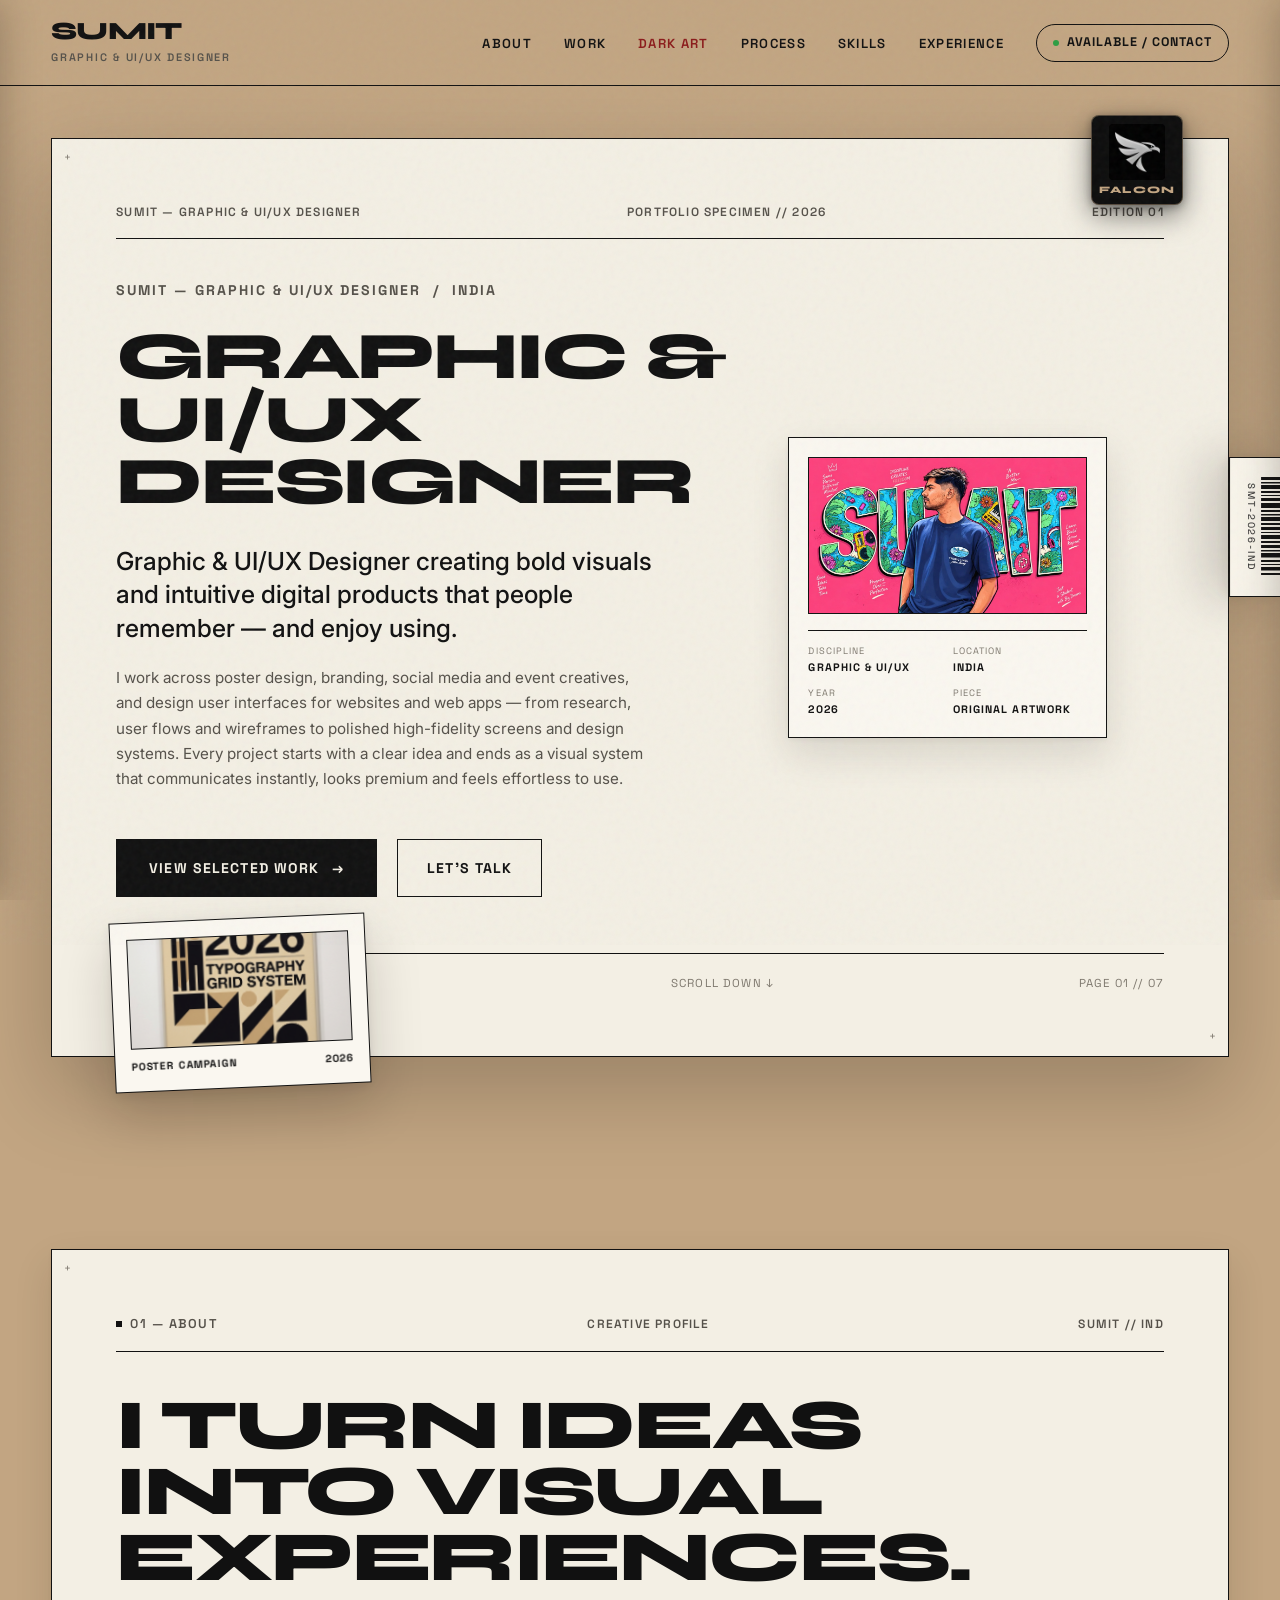
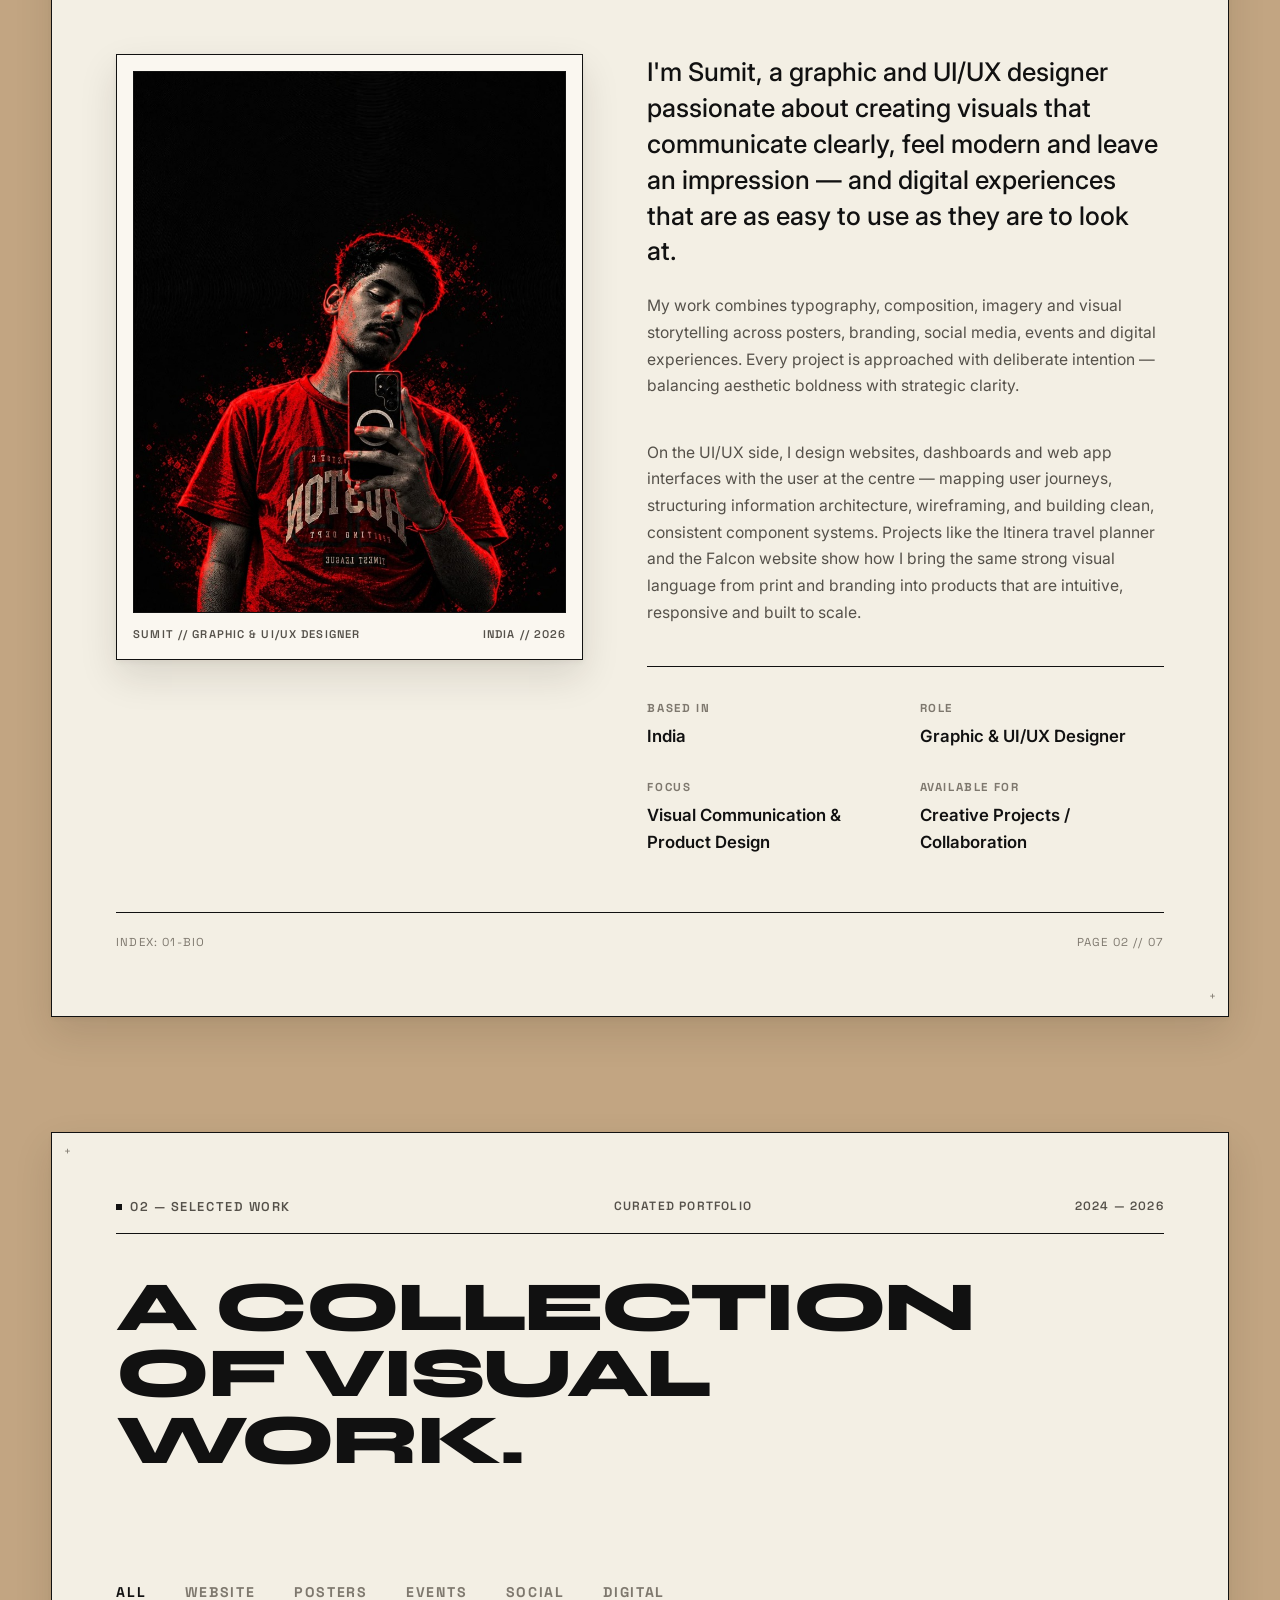
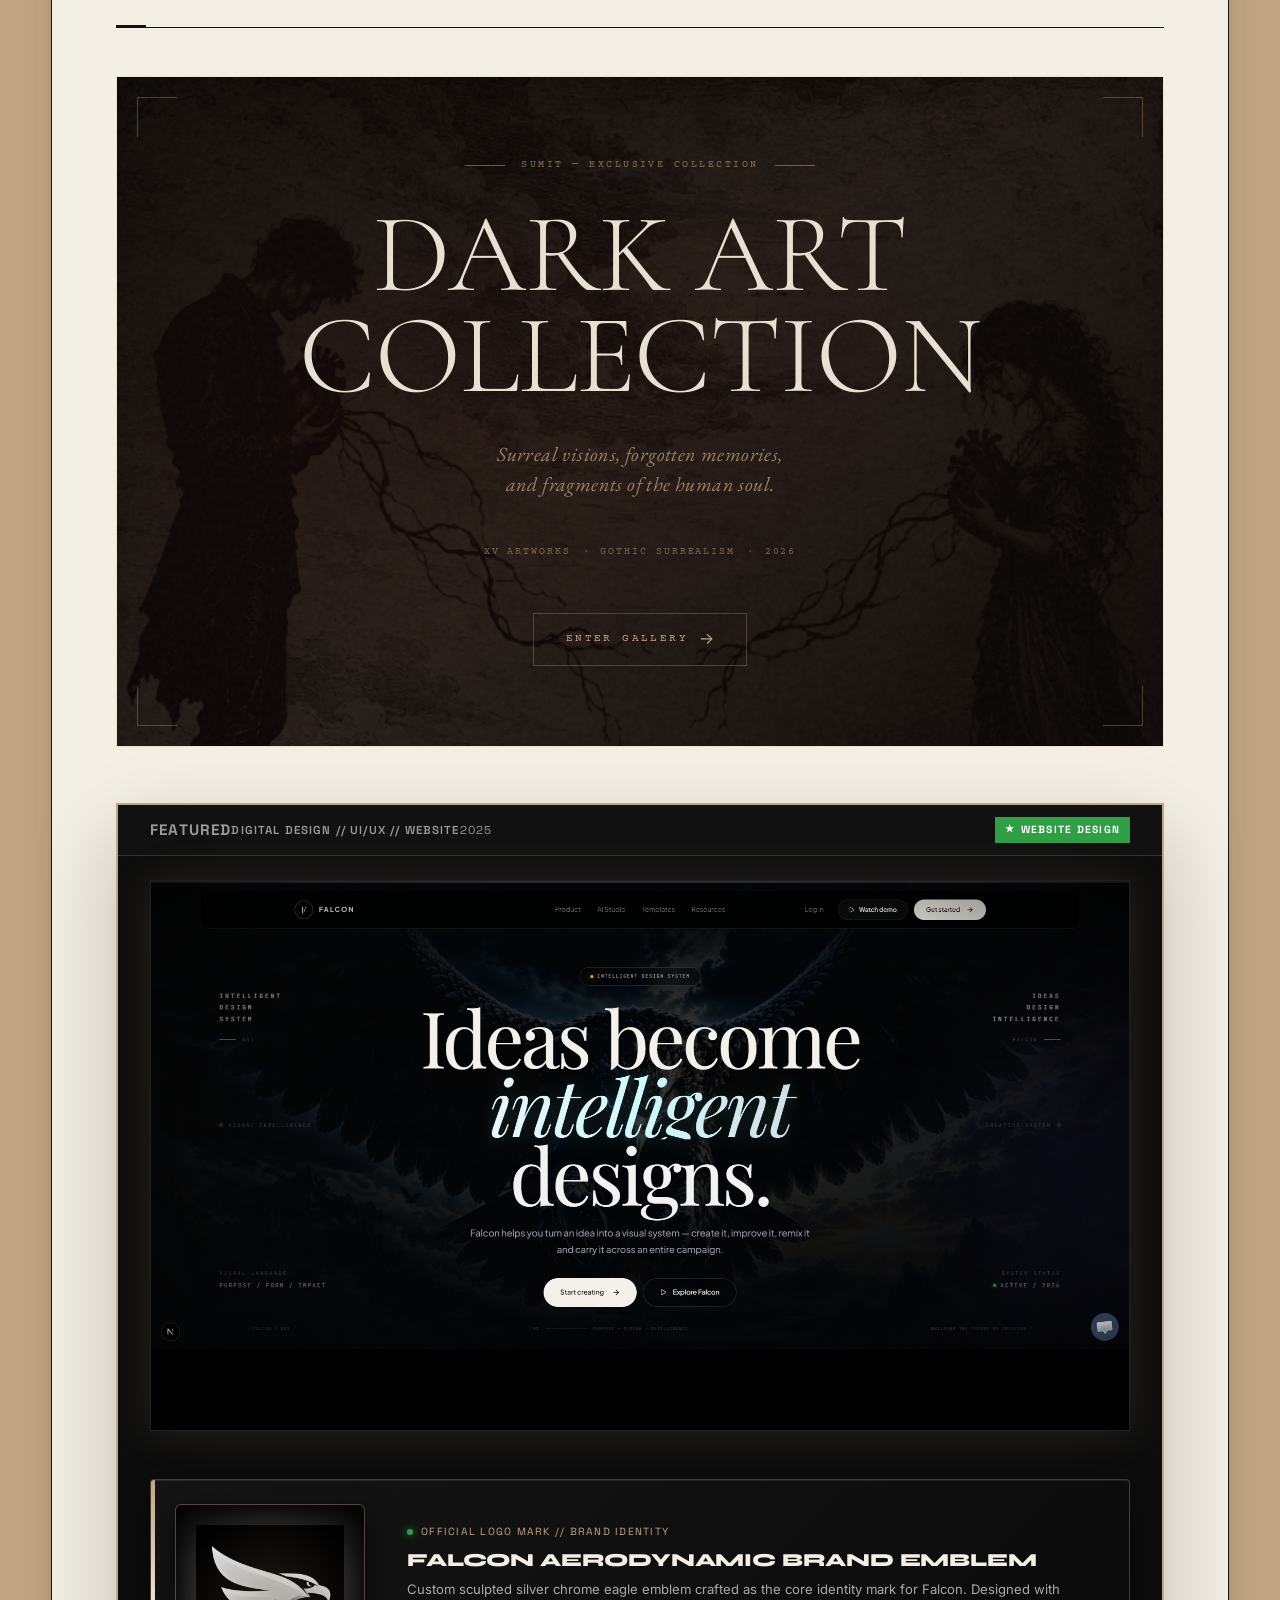
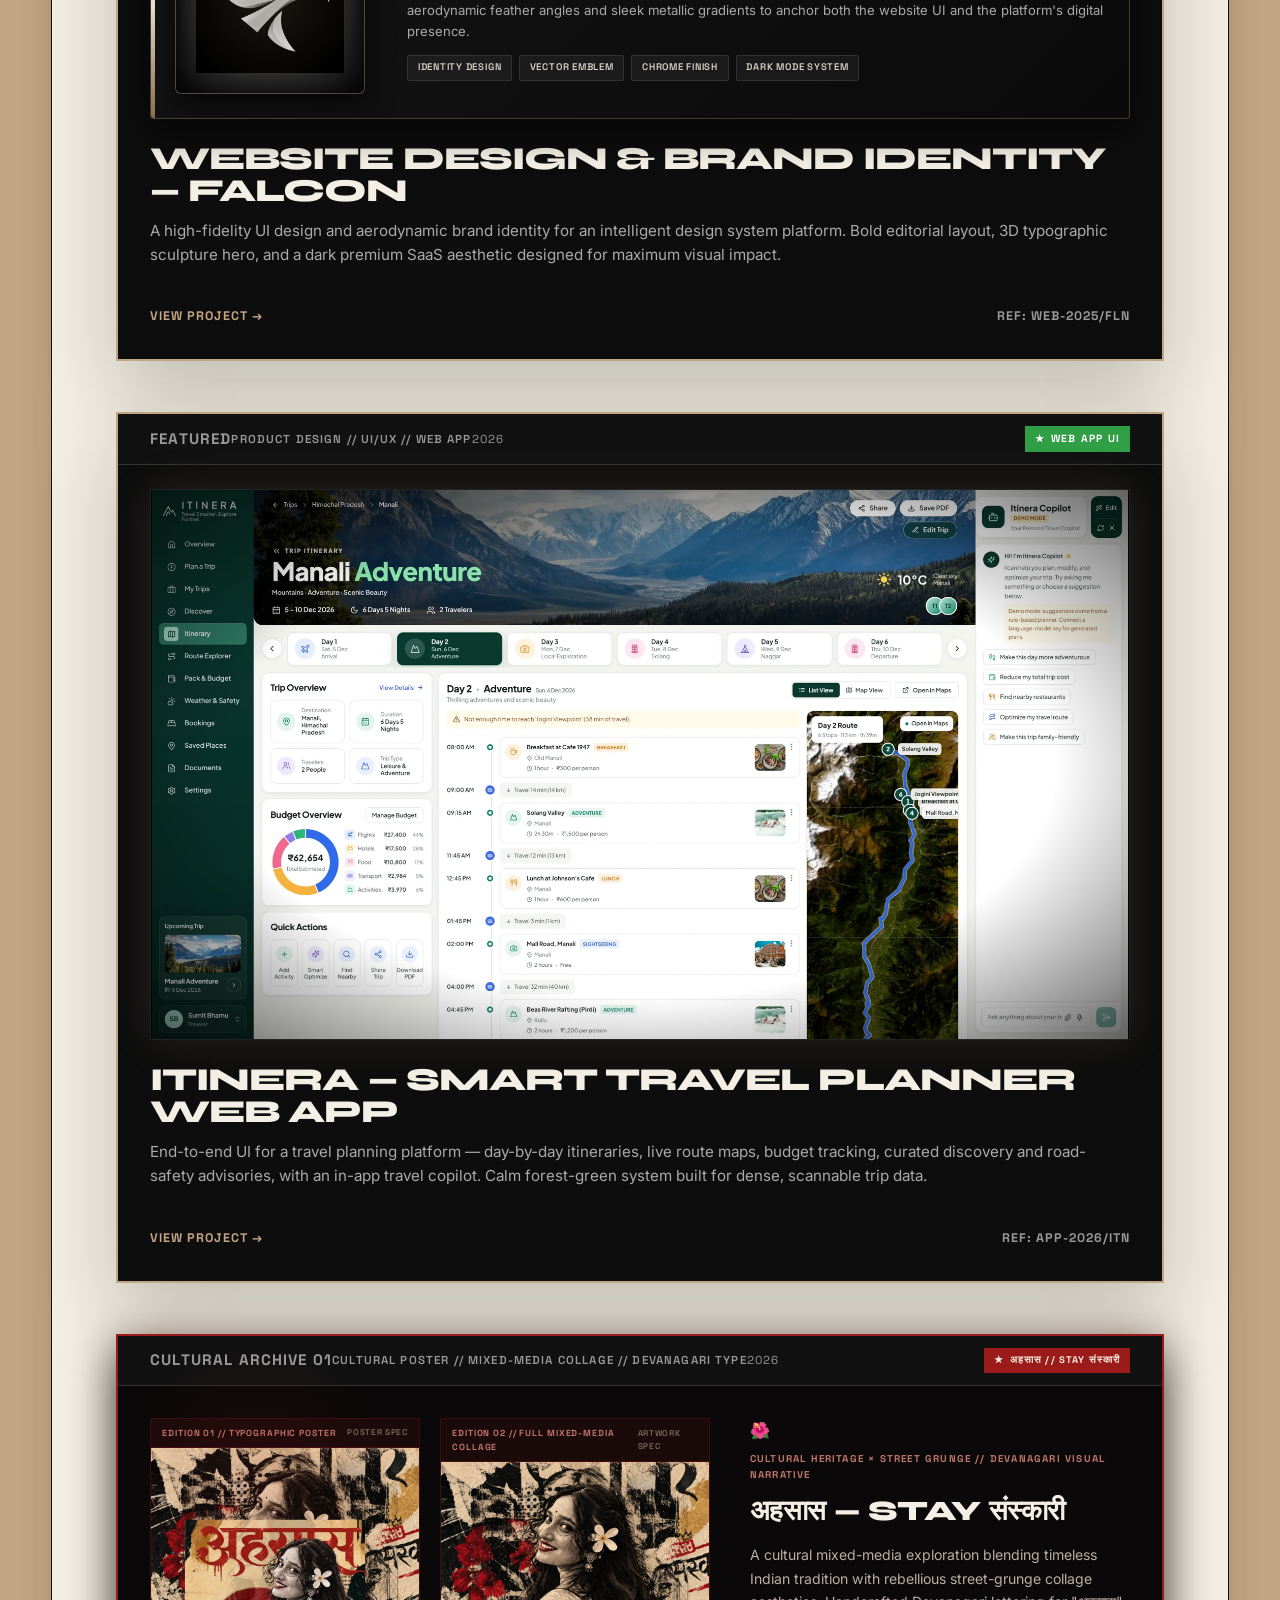
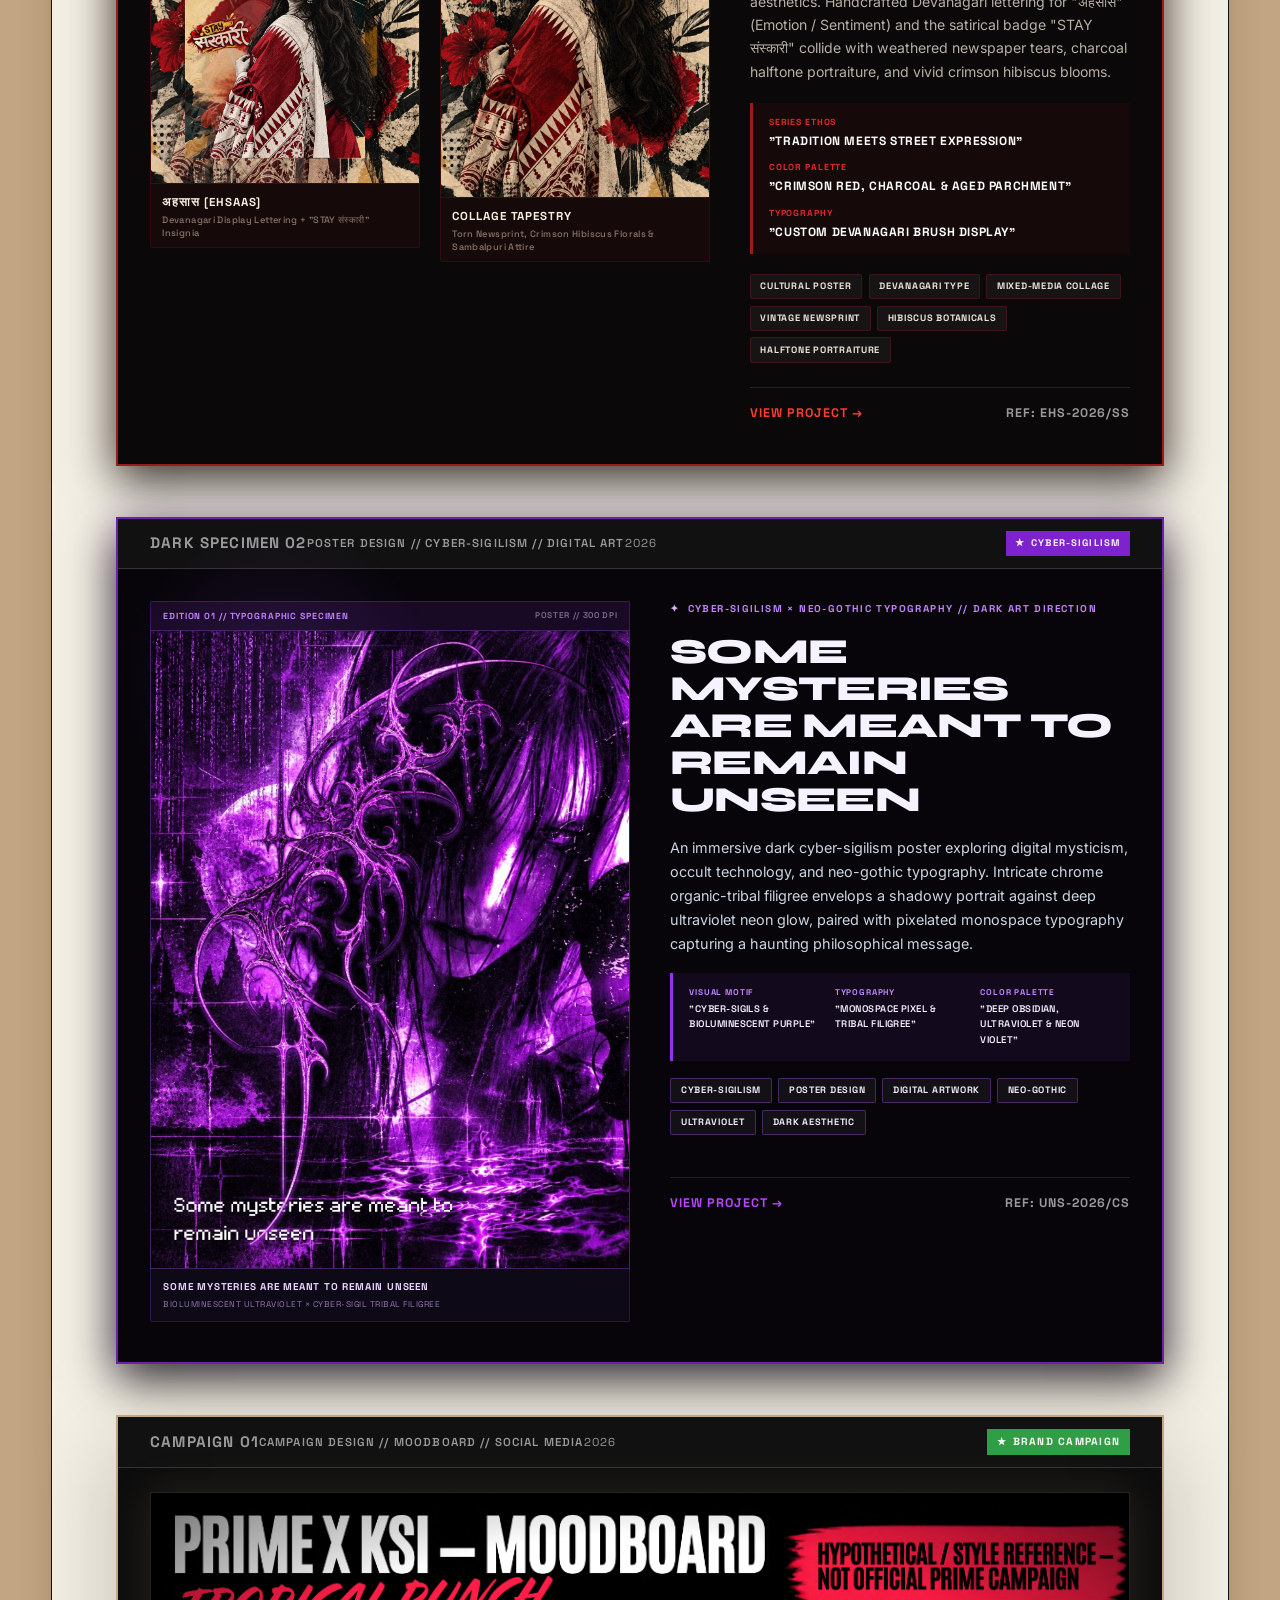
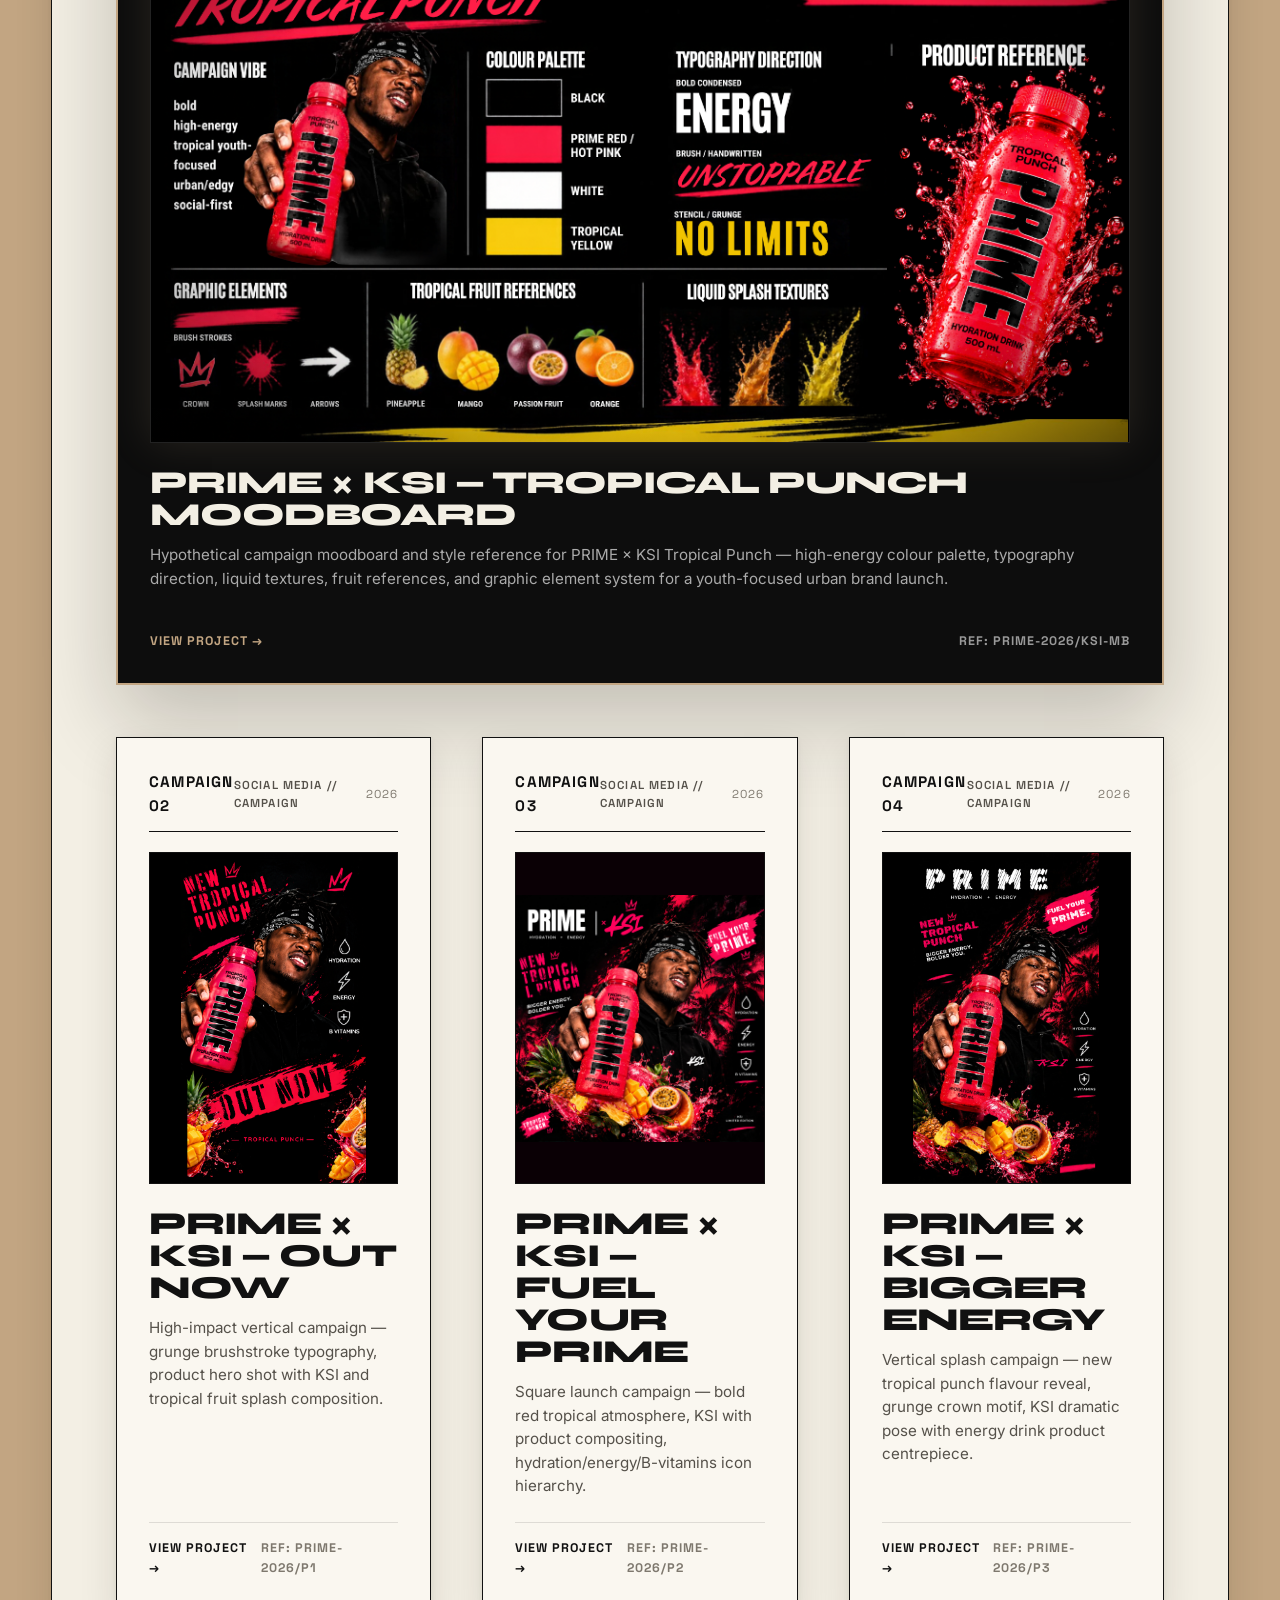
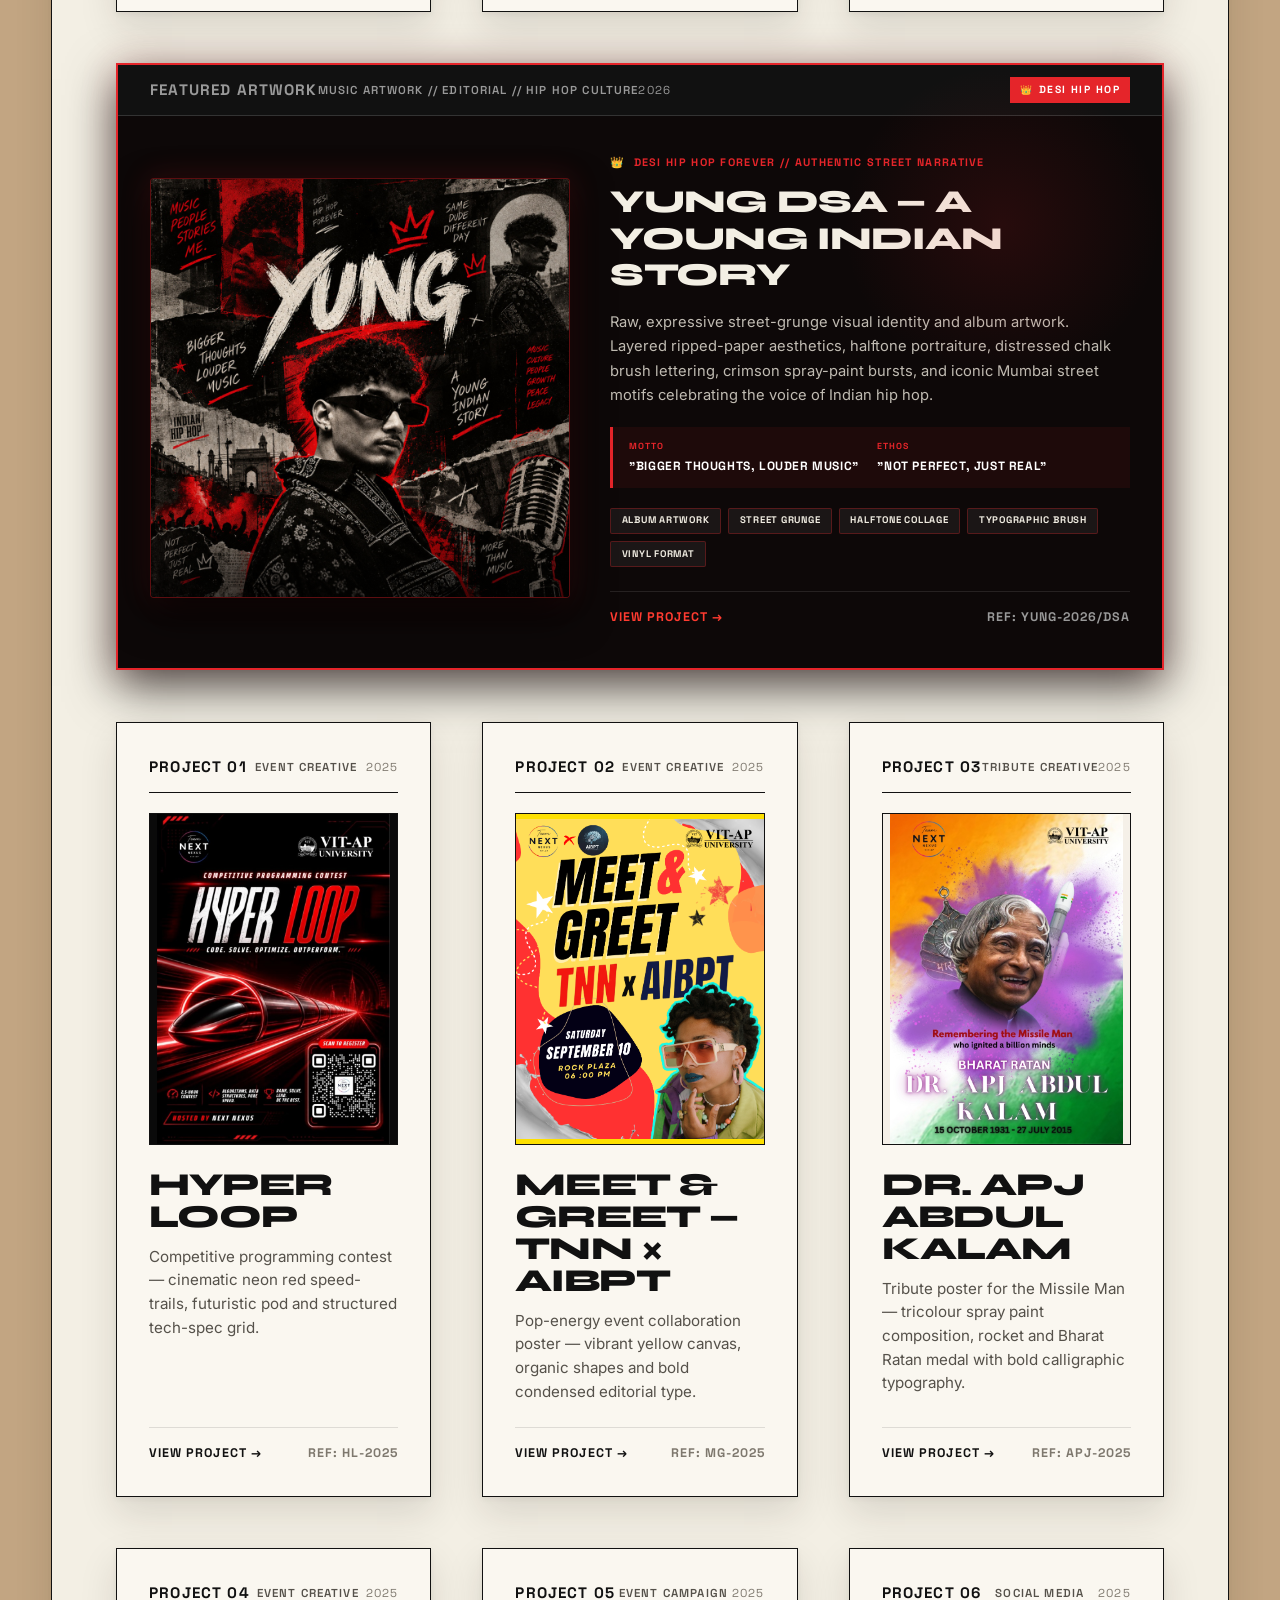
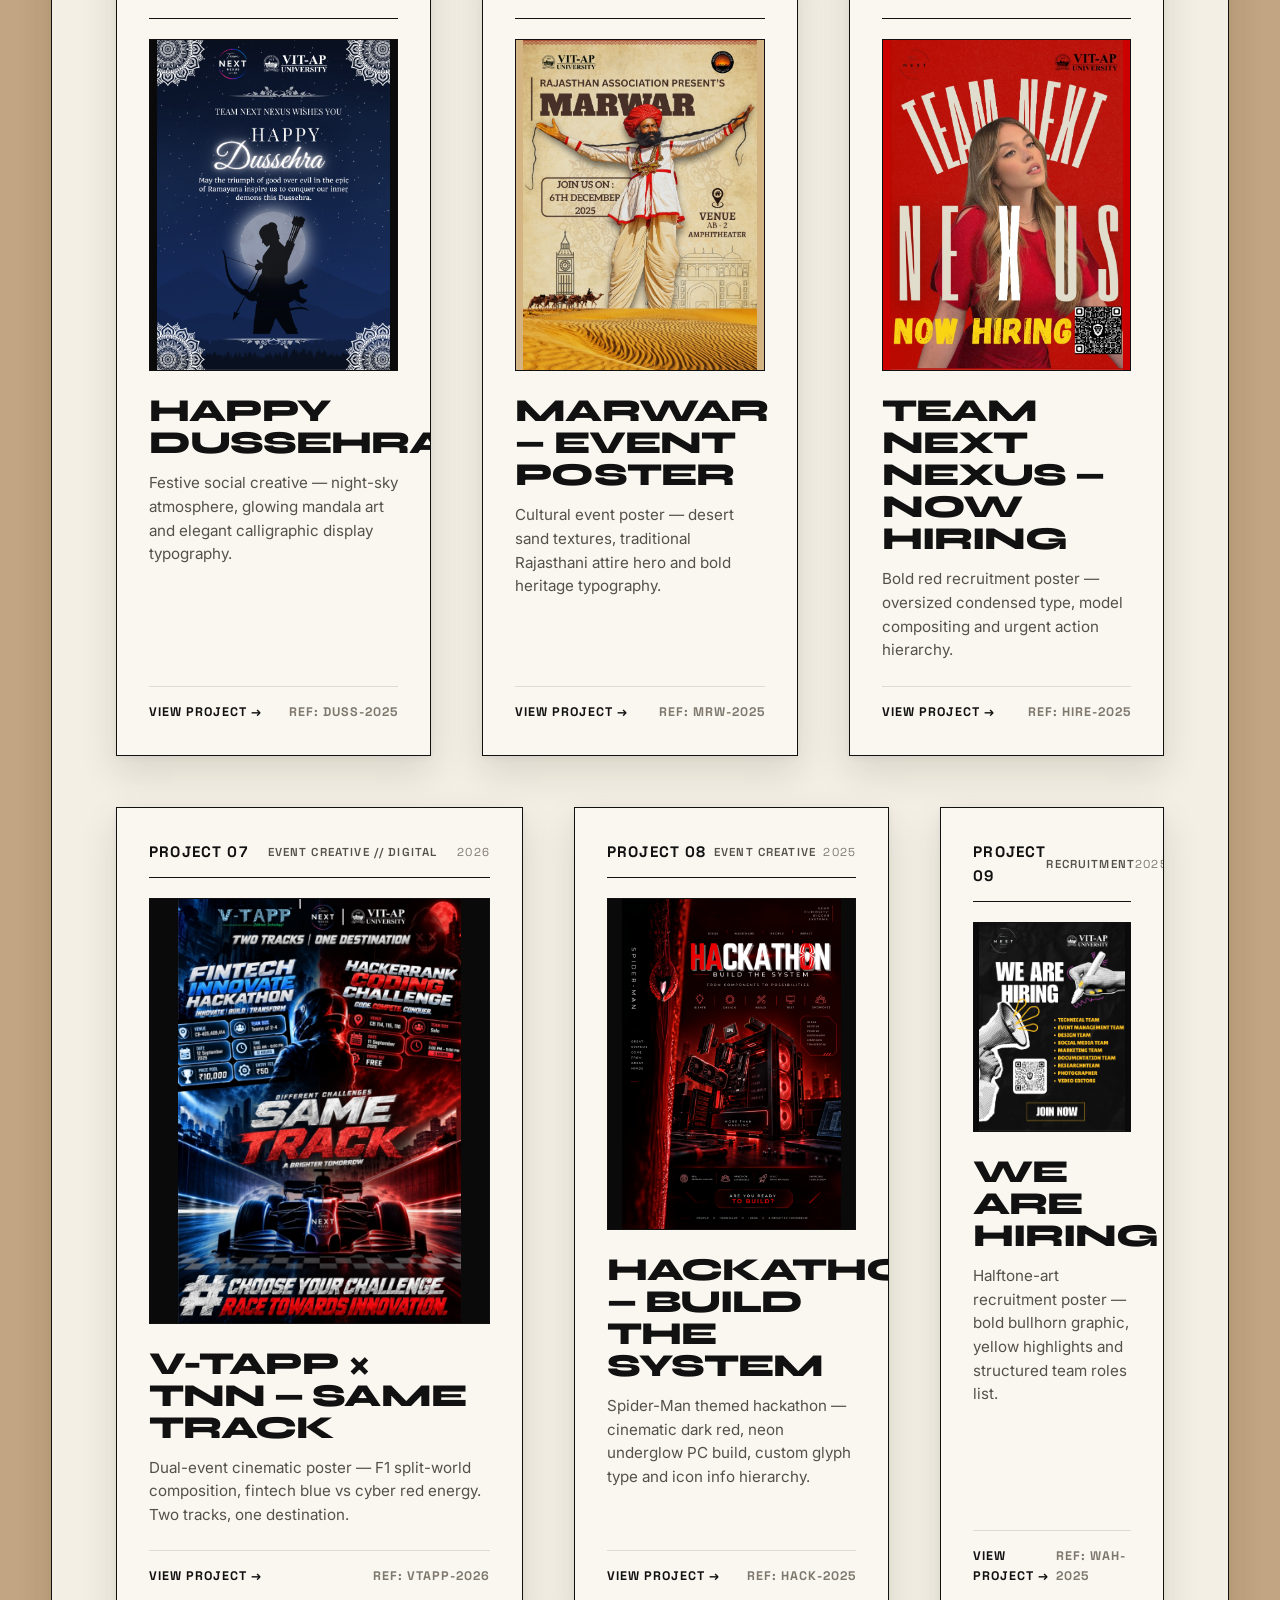
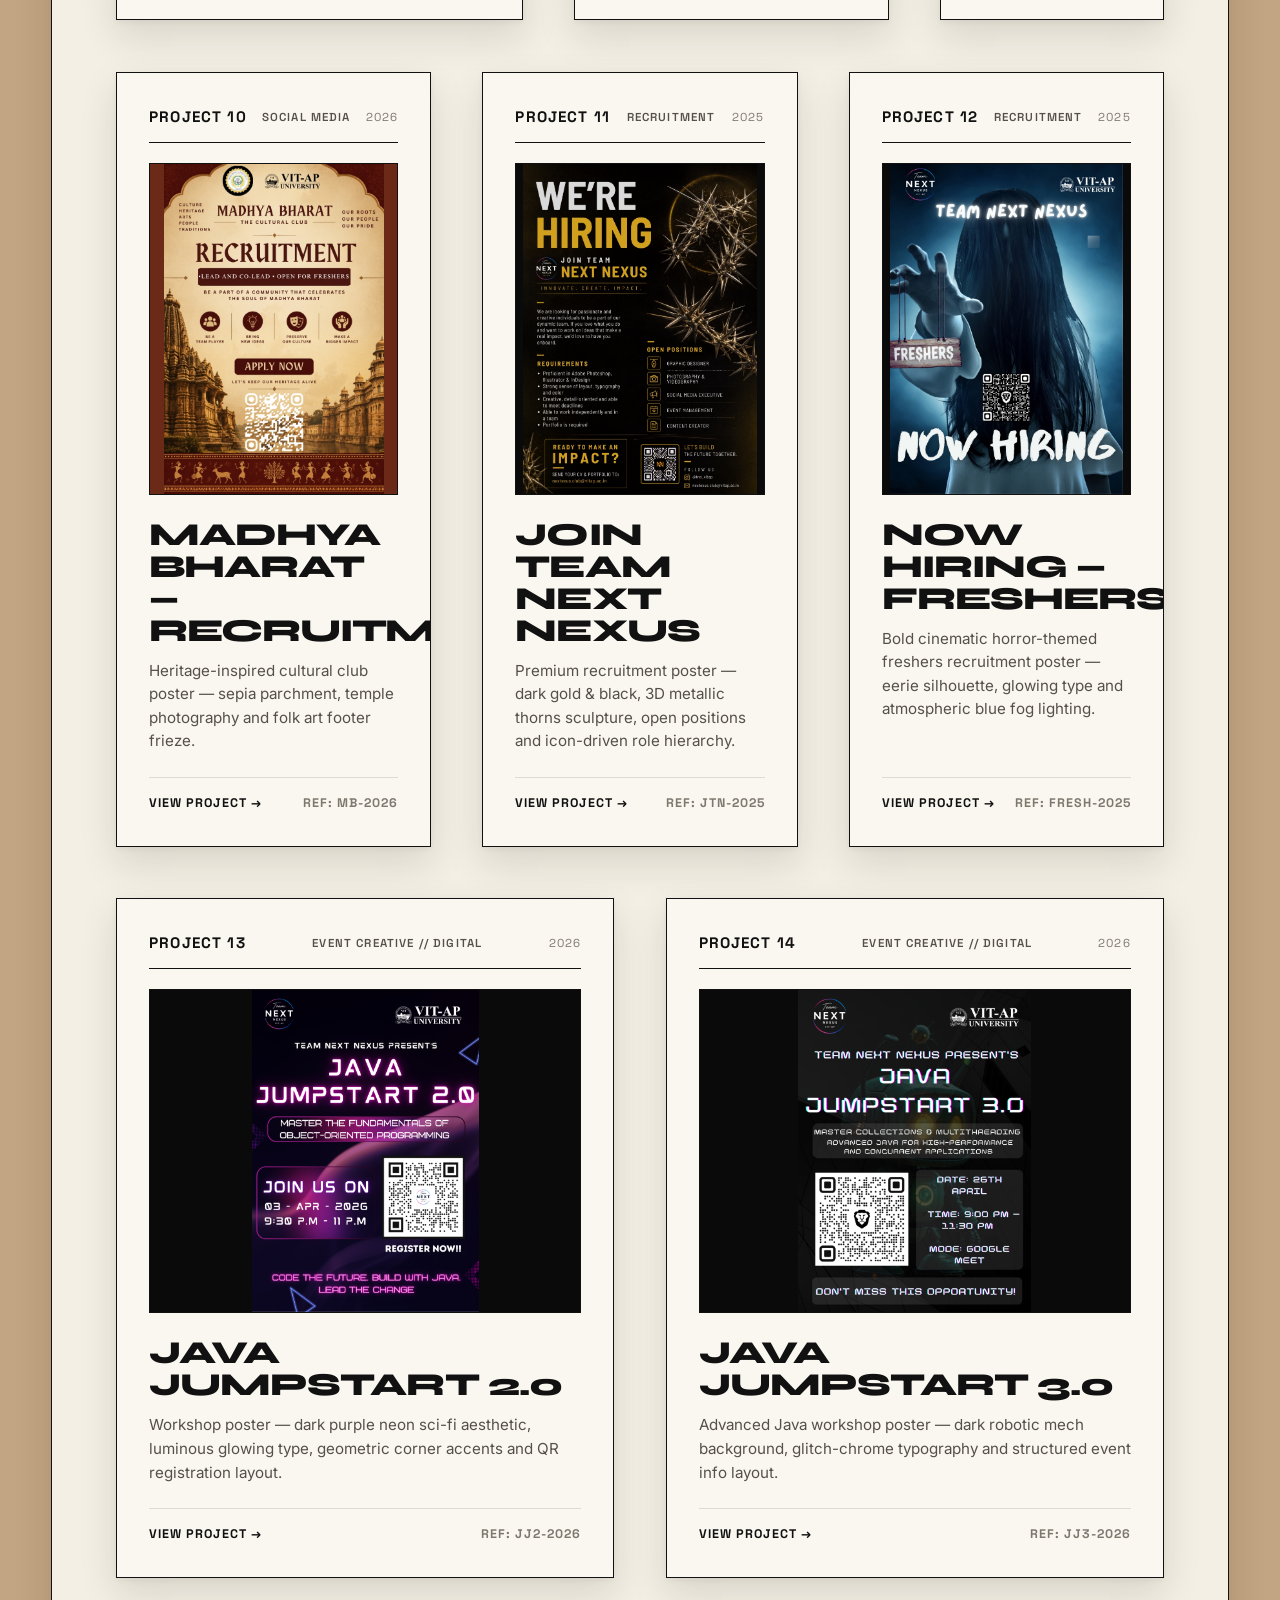
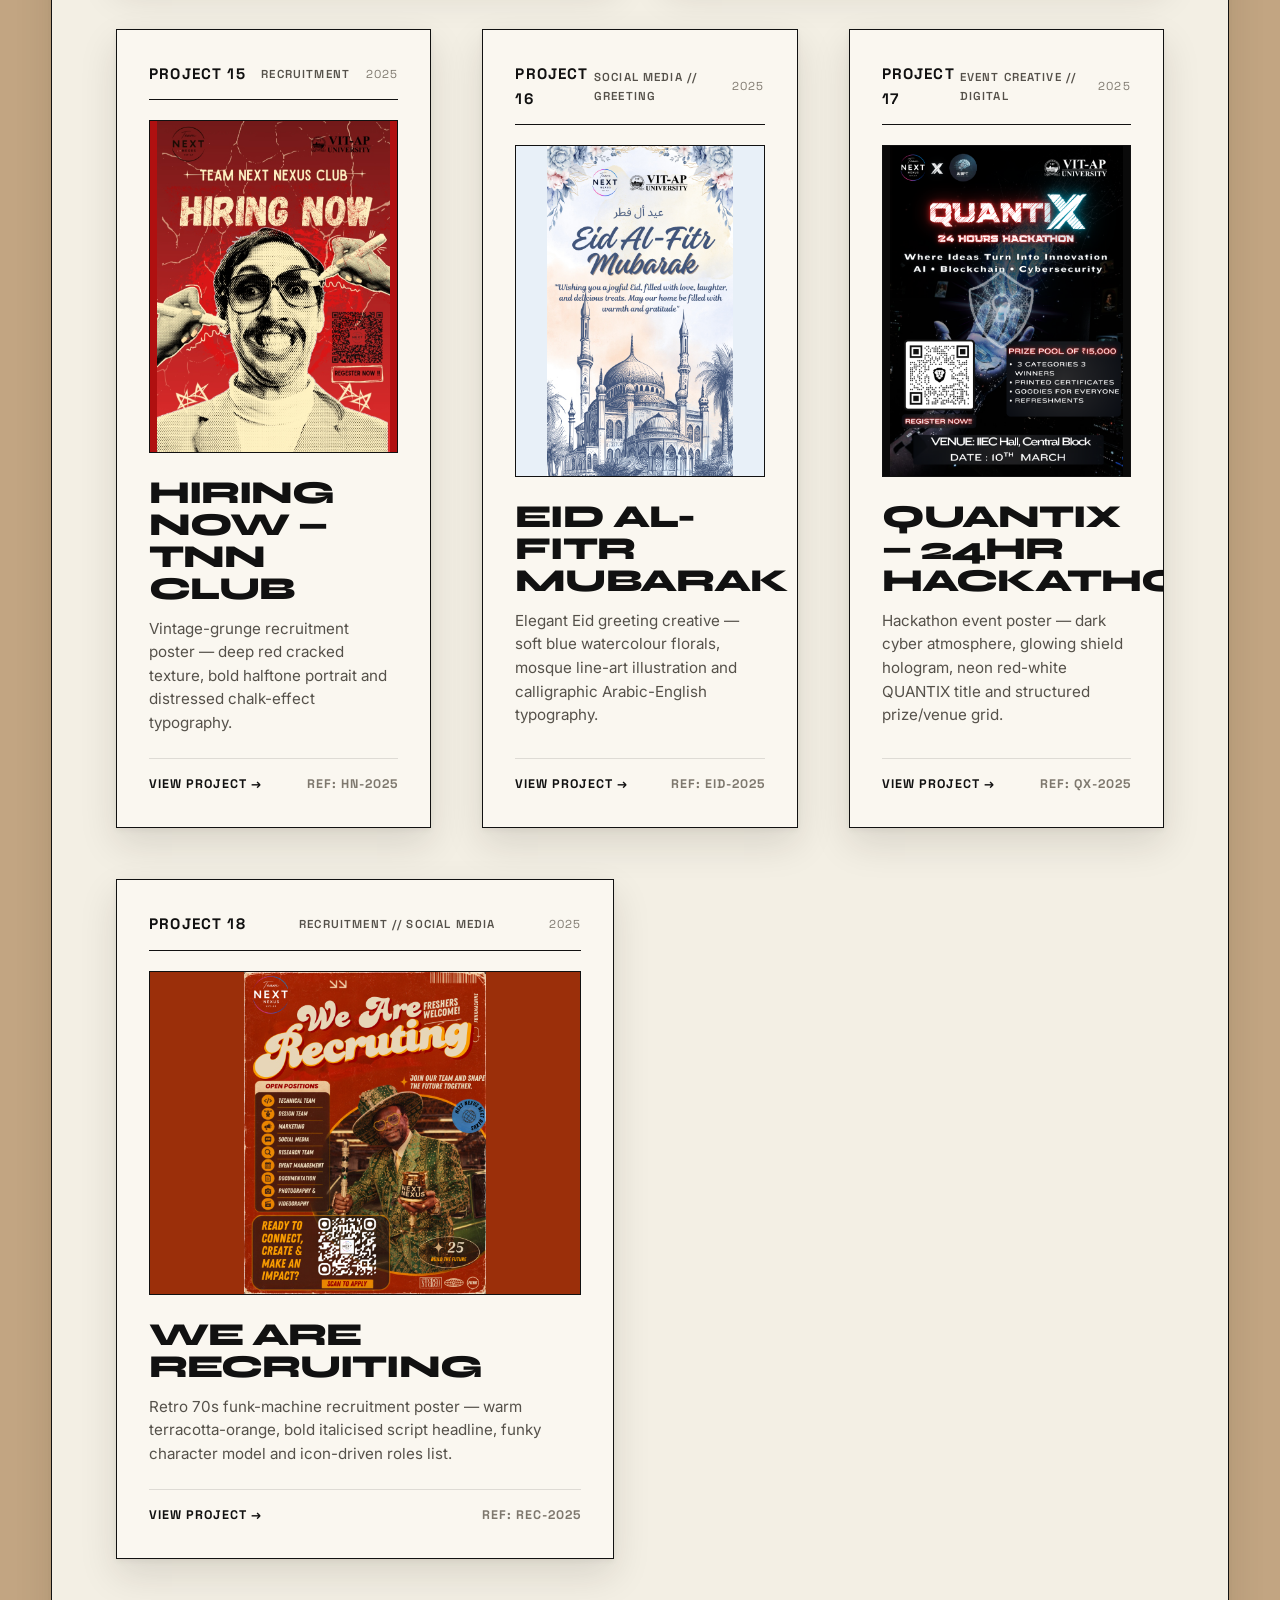
==== commit 6982e0b0: "copy: use & instead of + in Graphic & UI/UX Designer title" ====
--- a/sumit-portfolio/index.html
+++ b/sumit-portfolio/index.html
@@ -127,7 +127,7 @@
         <!-- 2.05s: GRAPHIC DESIGNER (Large typographic block assembled like a poster with clip-path & horizontal movement) -->
         <div class="intro-designer-block">
           <div class="designer-text-track">
-            <span class="designer-title">GRAPHIC + UI/UX DESIGNER</span>
+            <span class="designer-title">GRAPHIC &amp; UI/UX DESIGNER</span>
           </div>
           <div class="designer-sub-specs">
             <span>BRAND IDENTITY</span>
@@ -159,7 +159,7 @@
       <nav class="nav-inner" aria-label="Main Navigation">
         <a href="#hero" class="brand-logo" id="navLogo">
           <span class="brand-title">SUMIT</span>
-          <span class="brand-subtitle">GRAPHIC + UI/UX DESIGNER</span>
+          <span class="brand-subtitle">GRAPHIC &amp; UI/UX DESIGNER</span>
         </a>
 
         <ul class="nav-links" id="navLinks">
@@ -194,7 +194,7 @@
 
           <!-- Sheet Header Metadata -->
           <div class="sheet-header-meta">
-            <span>SUMIT — GRAPHIC + UI/UX DESIGNER</span>
+            <span>SUMIT — GRAPHIC &amp; UI/UX DESIGNER</span>
             <span>PORTFOLIO SPECIMEN // 2026</span>
             <span>EDITION 01</span>
           </div>
@@ -250,13 +250,13 @@
           <div class="hero-grid">
             <div class="hero-text-col">
               <div class="hero-super-label">
-                <span>SUMIT — GRAPHIC + UI/UX DESIGNER</span>
+                <span>SUMIT — GRAPHIC &amp; UI/UX DESIGNER</span>
                 <span>/</span>
                 <span>INDIA</span>
               </div>
 
               <h1 class="hero-title">
-                <span class="title-line">GRAPHIC +</span>
+                <span class="title-line">GRAPHIC &amp;</span>
                 <span class="title-line">UI/UX</span>
                 <span class="title-line">DESIGNER</span>
               </h1>
@@ -293,7 +293,7 @@
                 <div class="hero-frame-meta">
                   <div class="meta-item">
                     <span class="meta-label">DISCIPLINE</span>
-                    <span class="meta-value">GRAPHIC + UI/UX</span>
+                    <span class="meta-value">GRAPHIC &amp; UI/UX</span>
                   </div>
                   <div class="meta-item">
                     <span class="meta-label">LOCATION</span>
@@ -345,7 +345,7 @@
             <div class="about-portrait-wrap">
               <img src="assets/sumit-photo.jpg" alt="Sumit — Graphic &amp; UI/UX Designer" class="about-portrait-img">
               <div class="about-portrait-stamp">
-                <span>SUMIT // GRAPHIC + UI/UX DESIGNER</span>
+                <span>SUMIT // GRAPHIC &amp; UI/UX DESIGNER</span>
                 <span>INDIA // 2026</span>
               </div>
             </div>
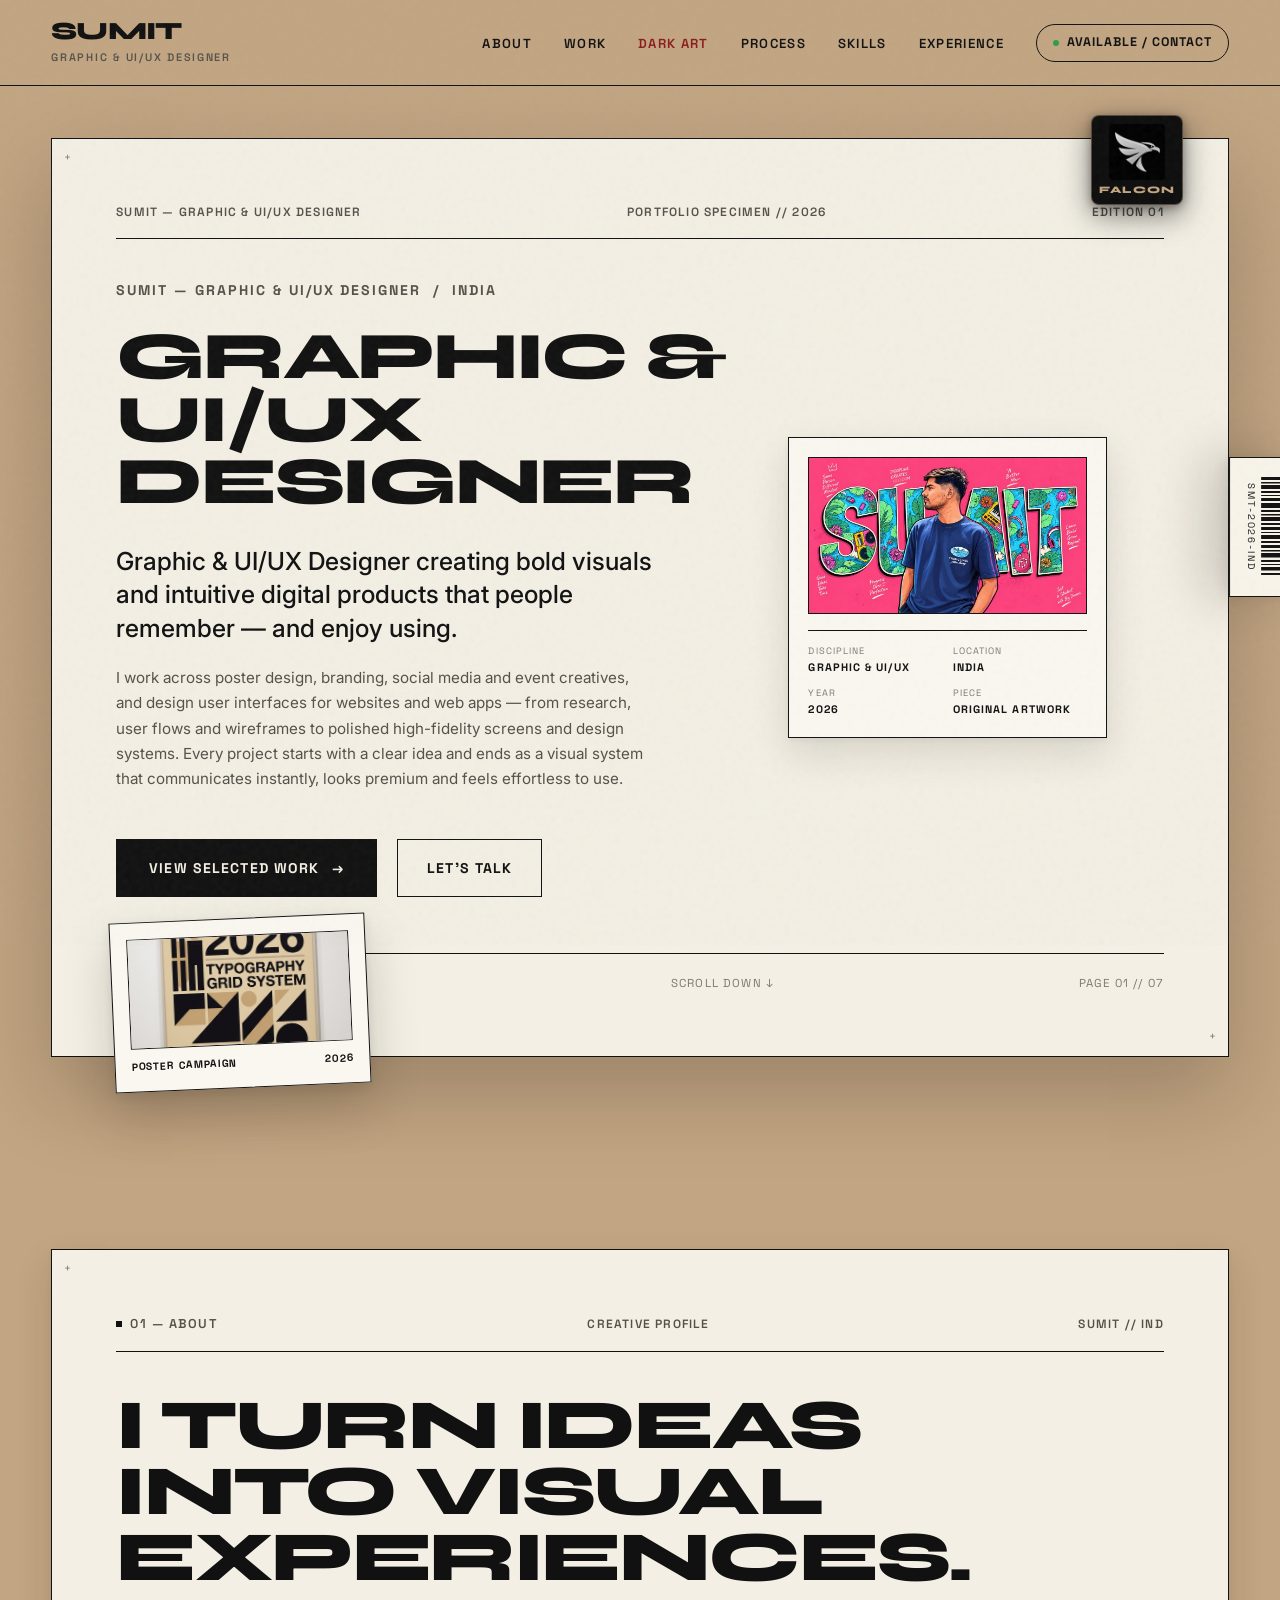
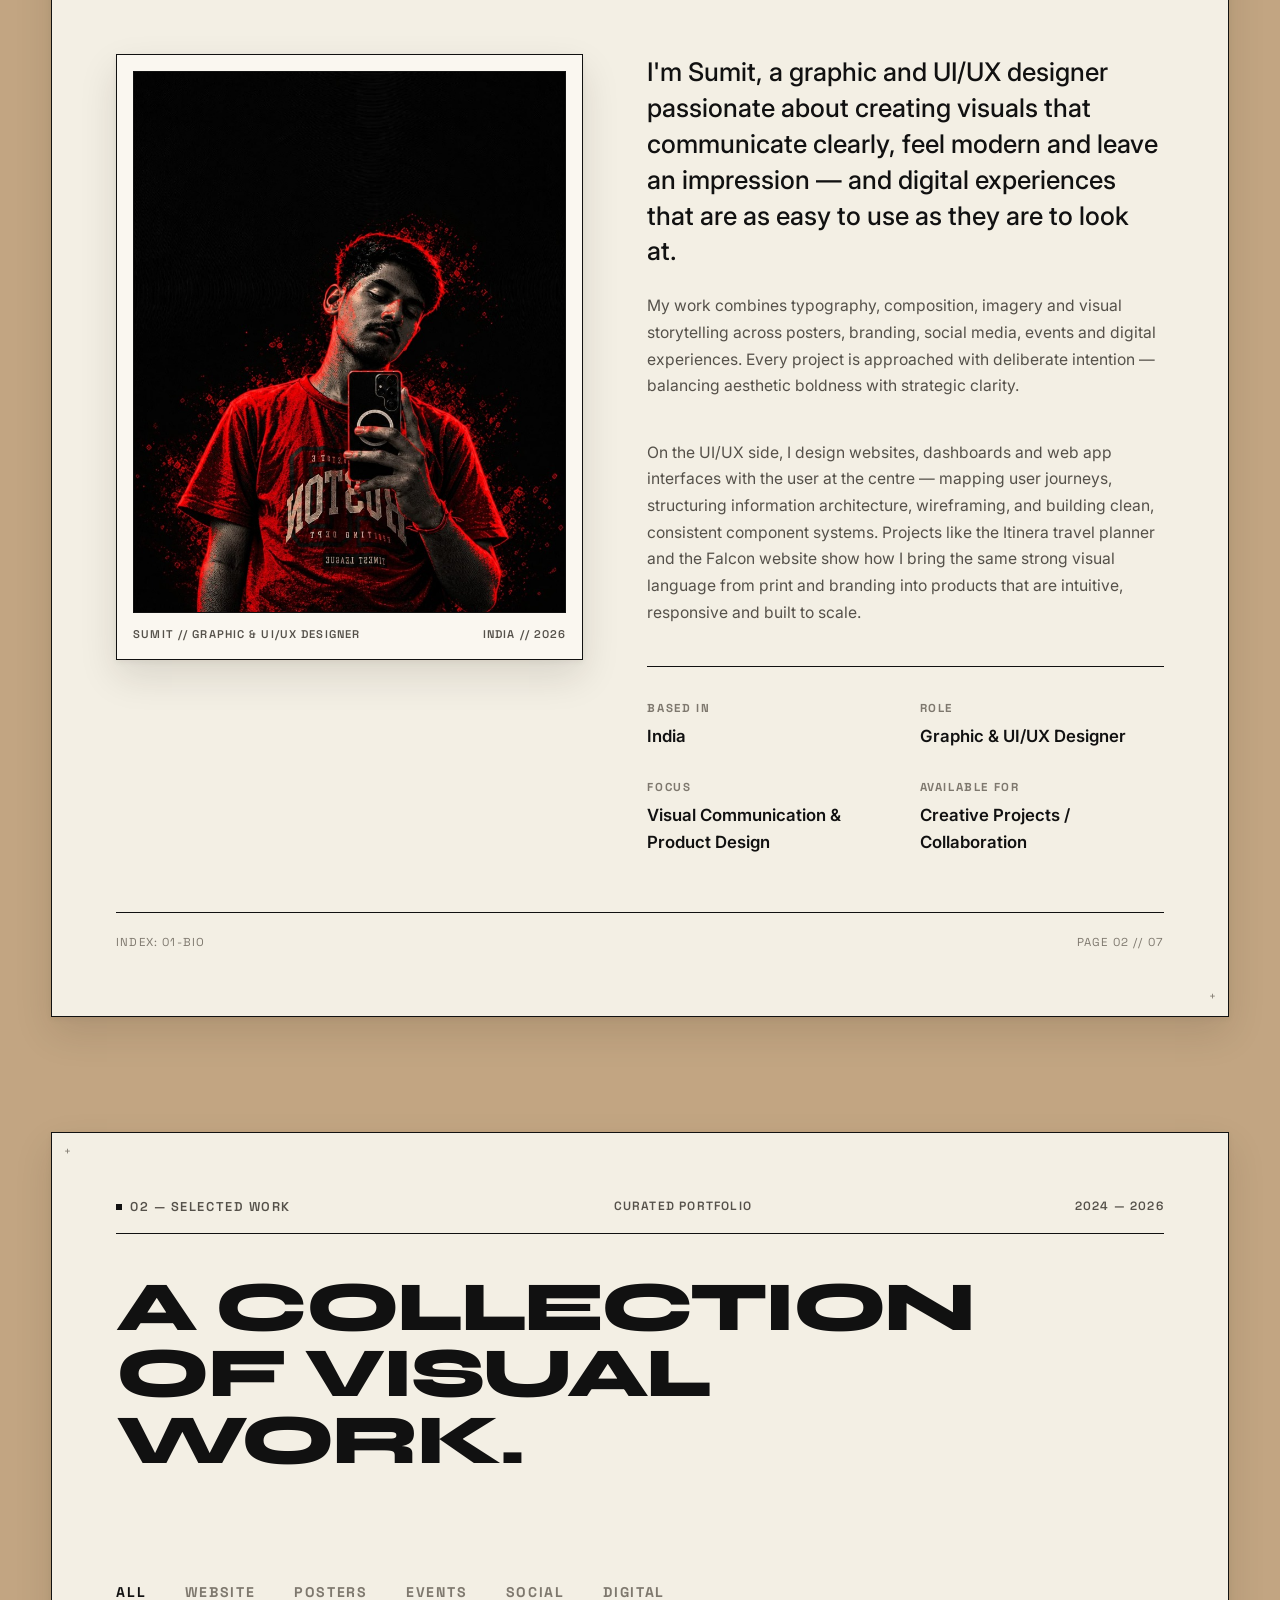
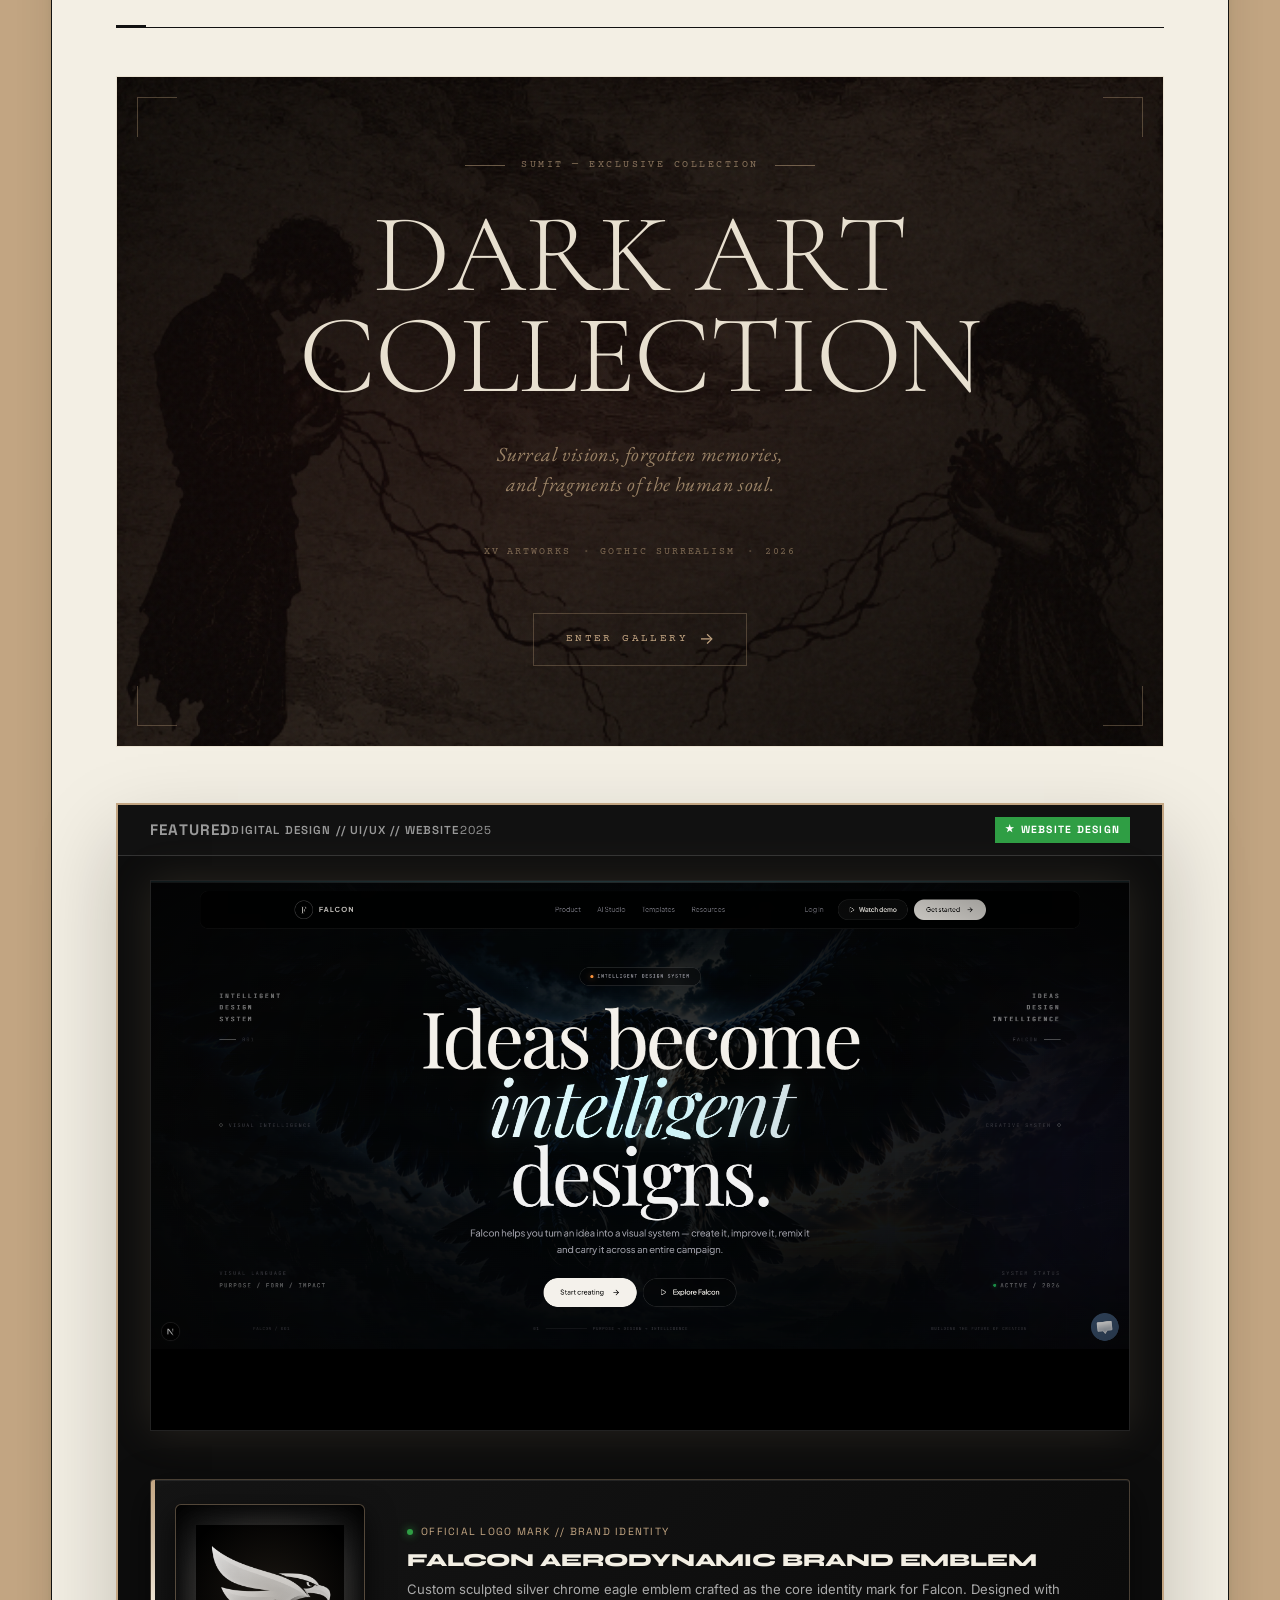
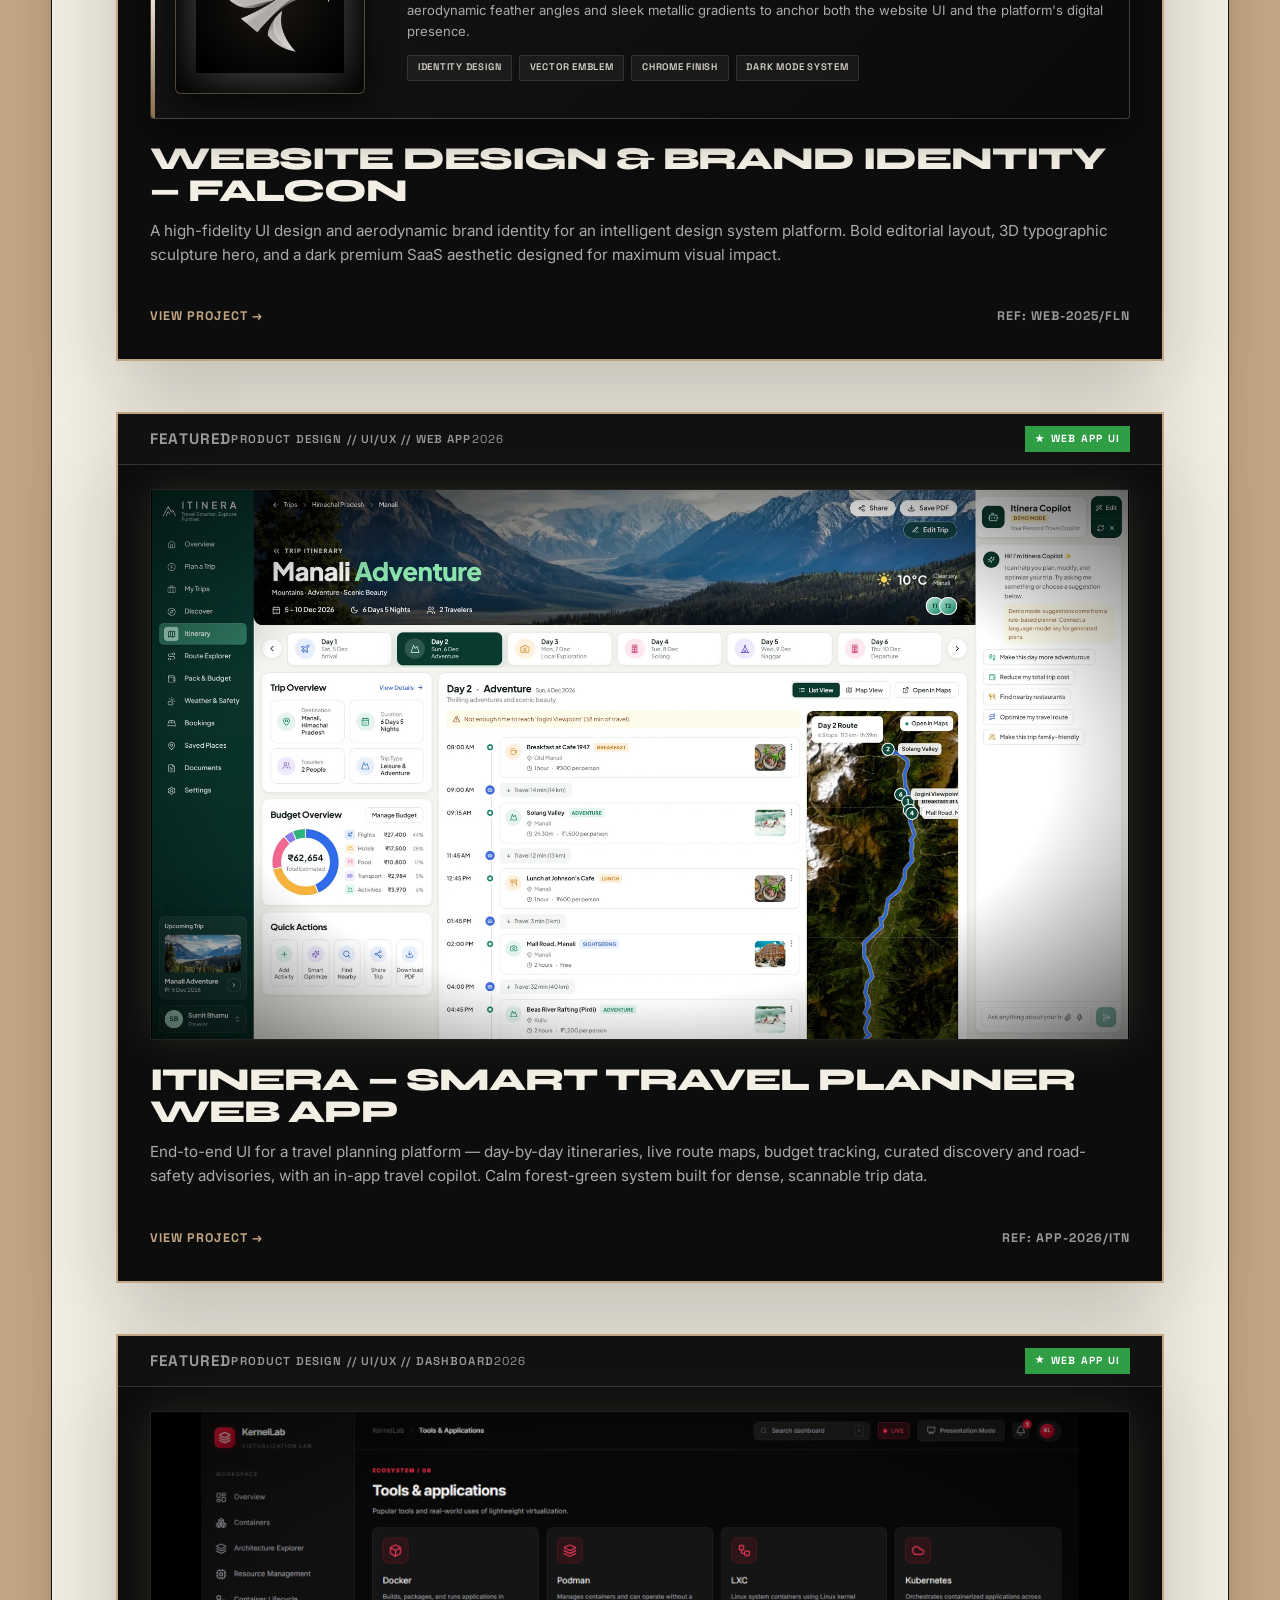
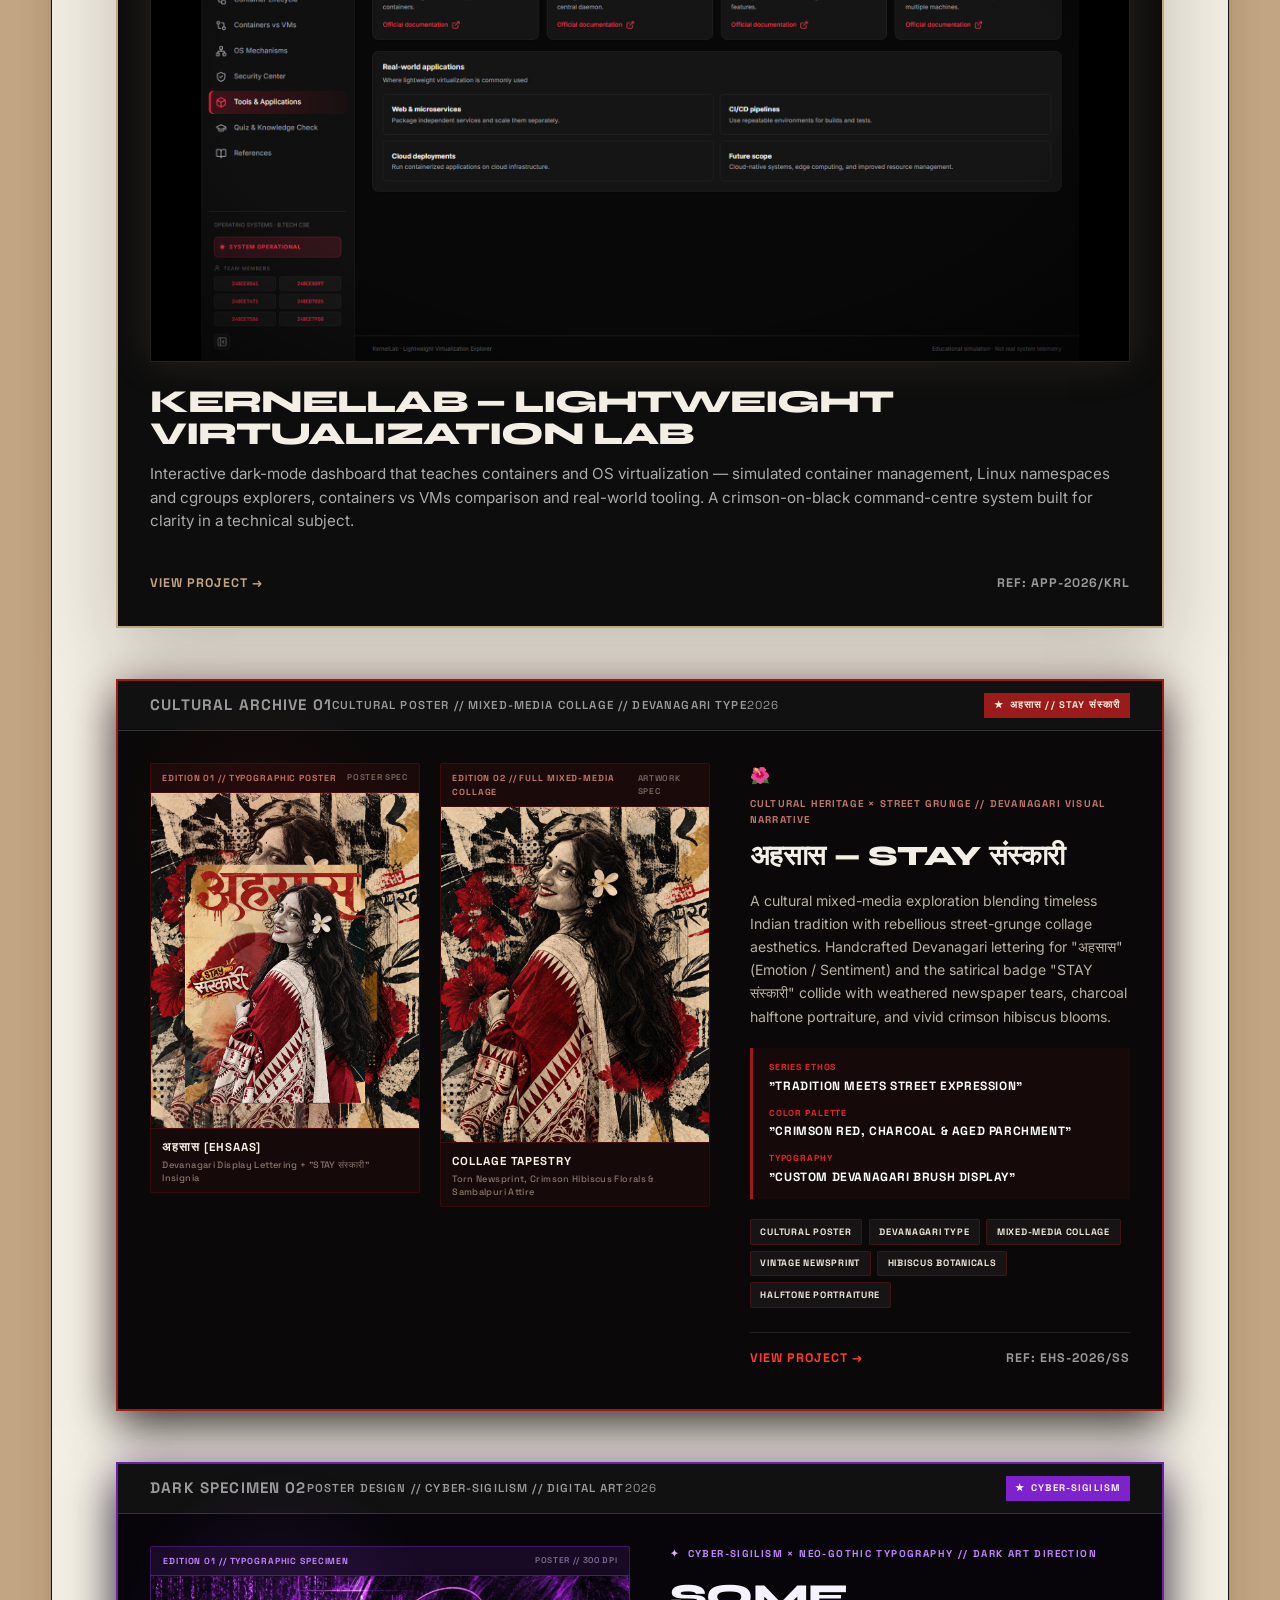
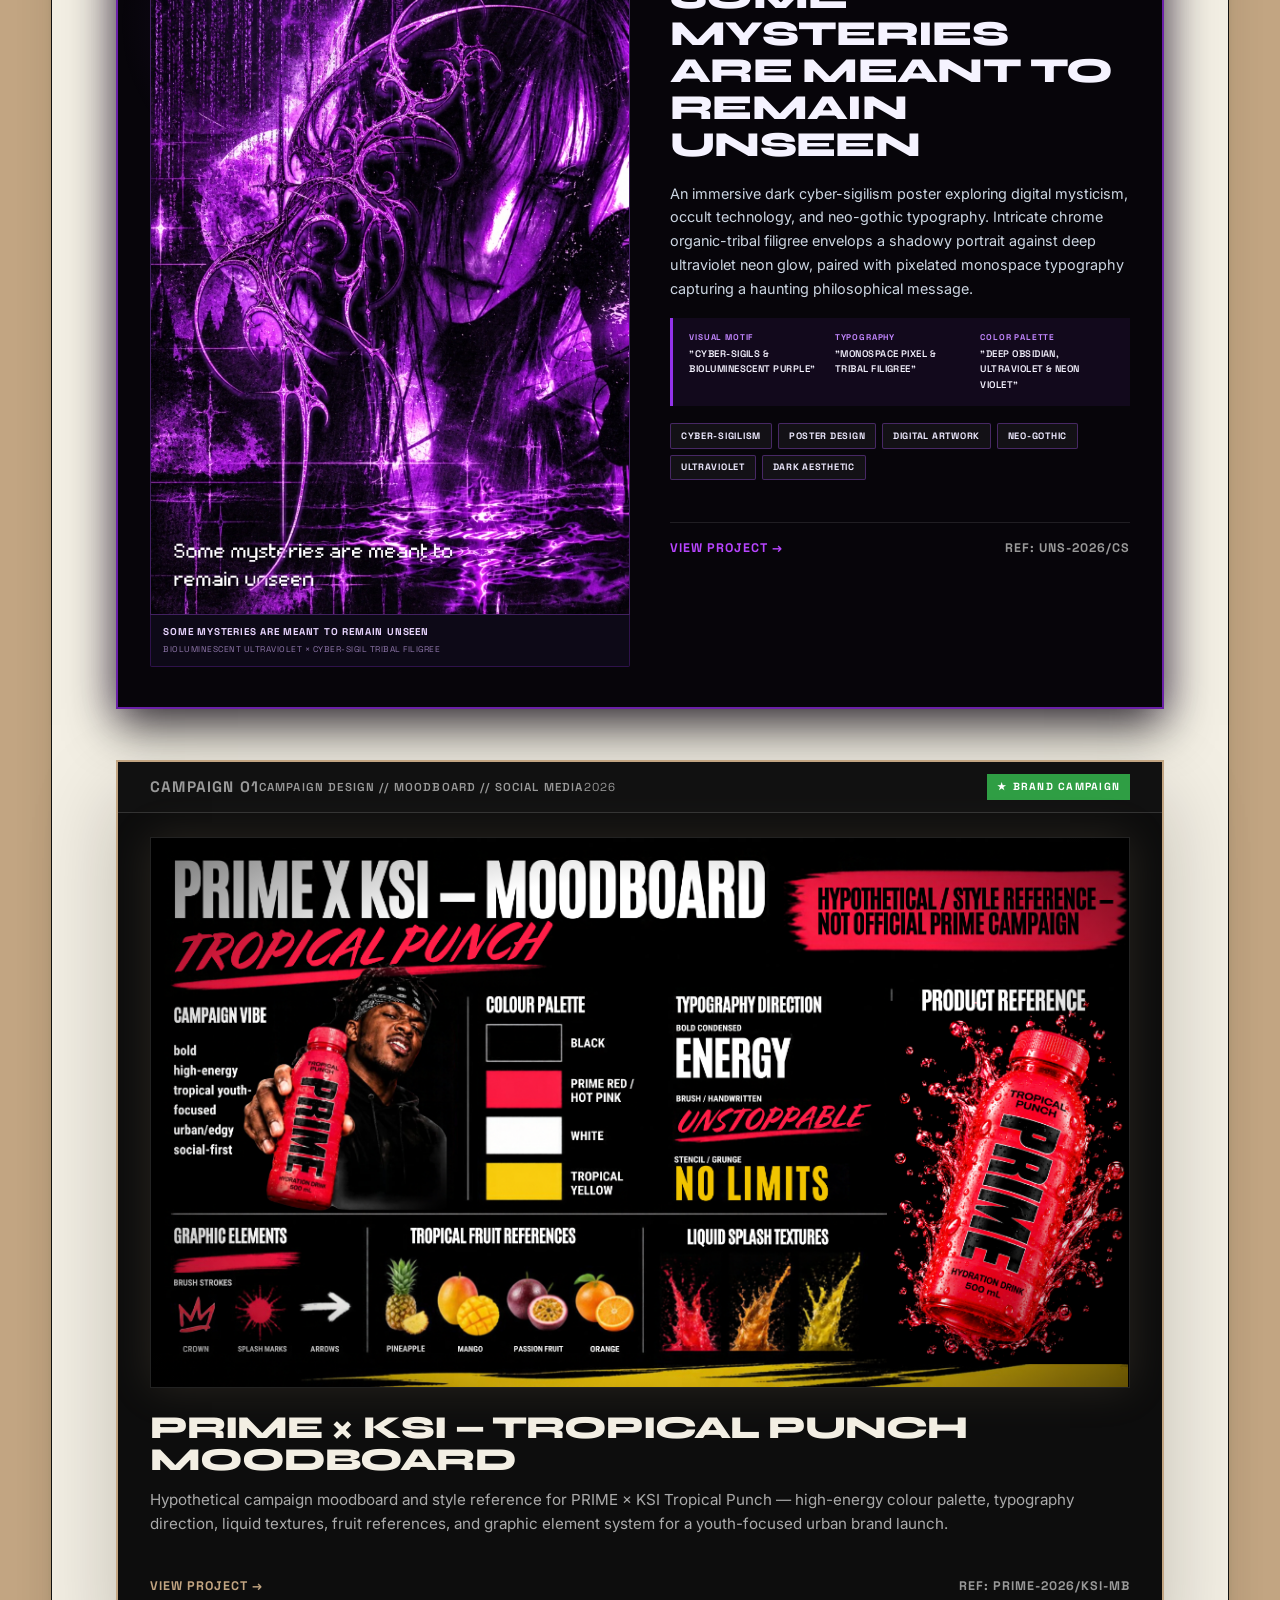
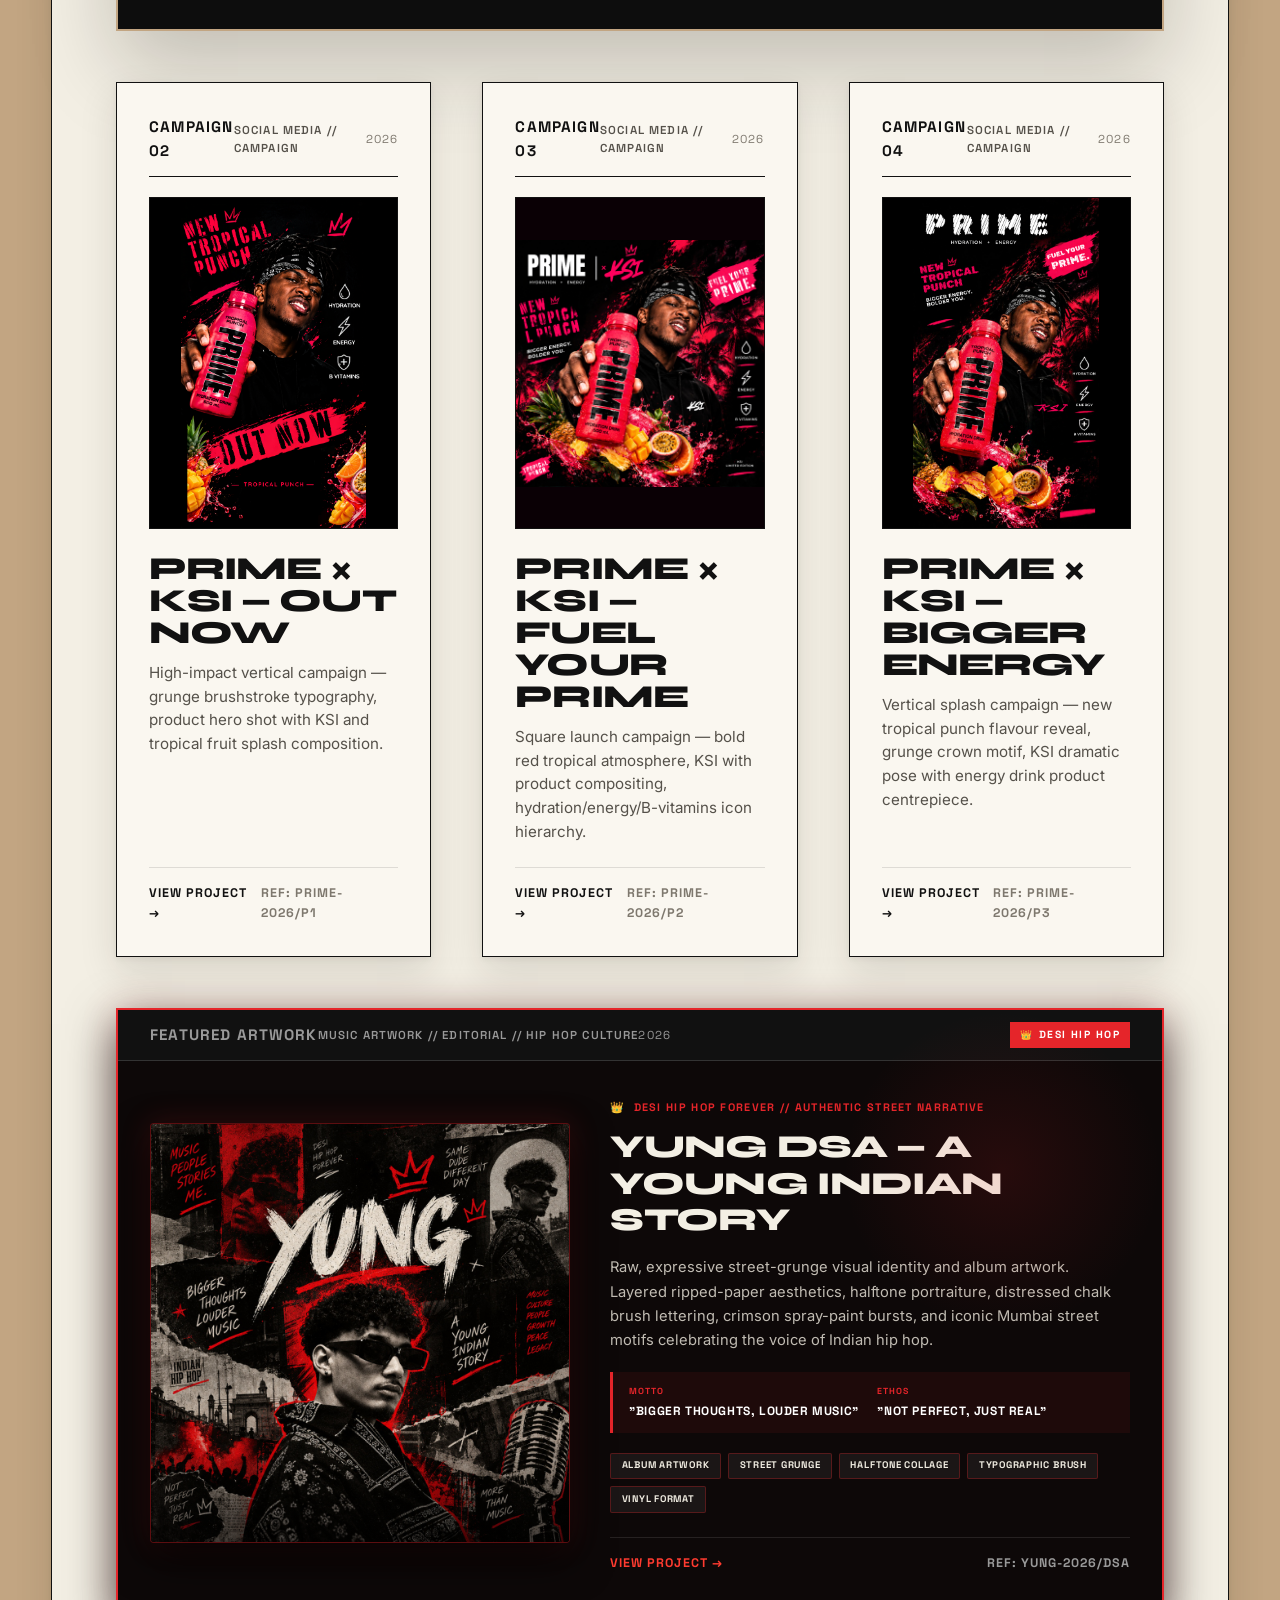
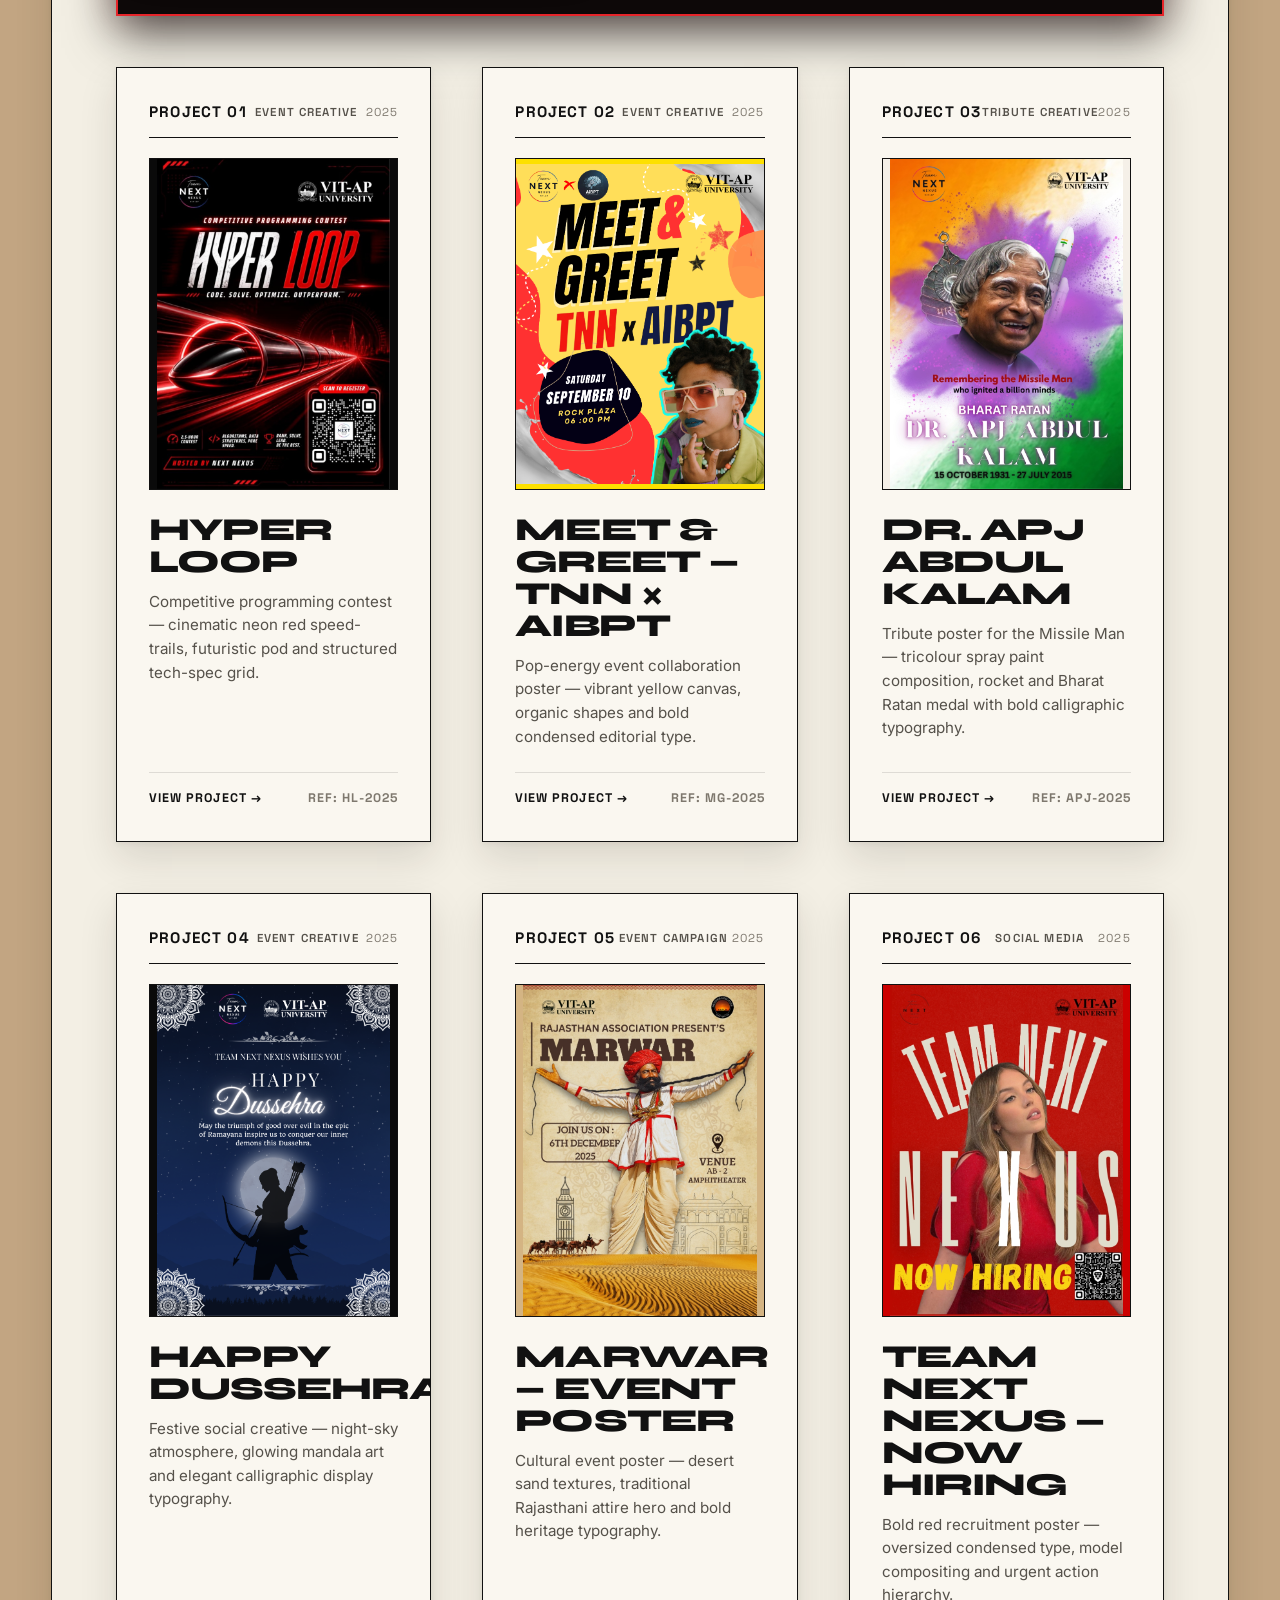
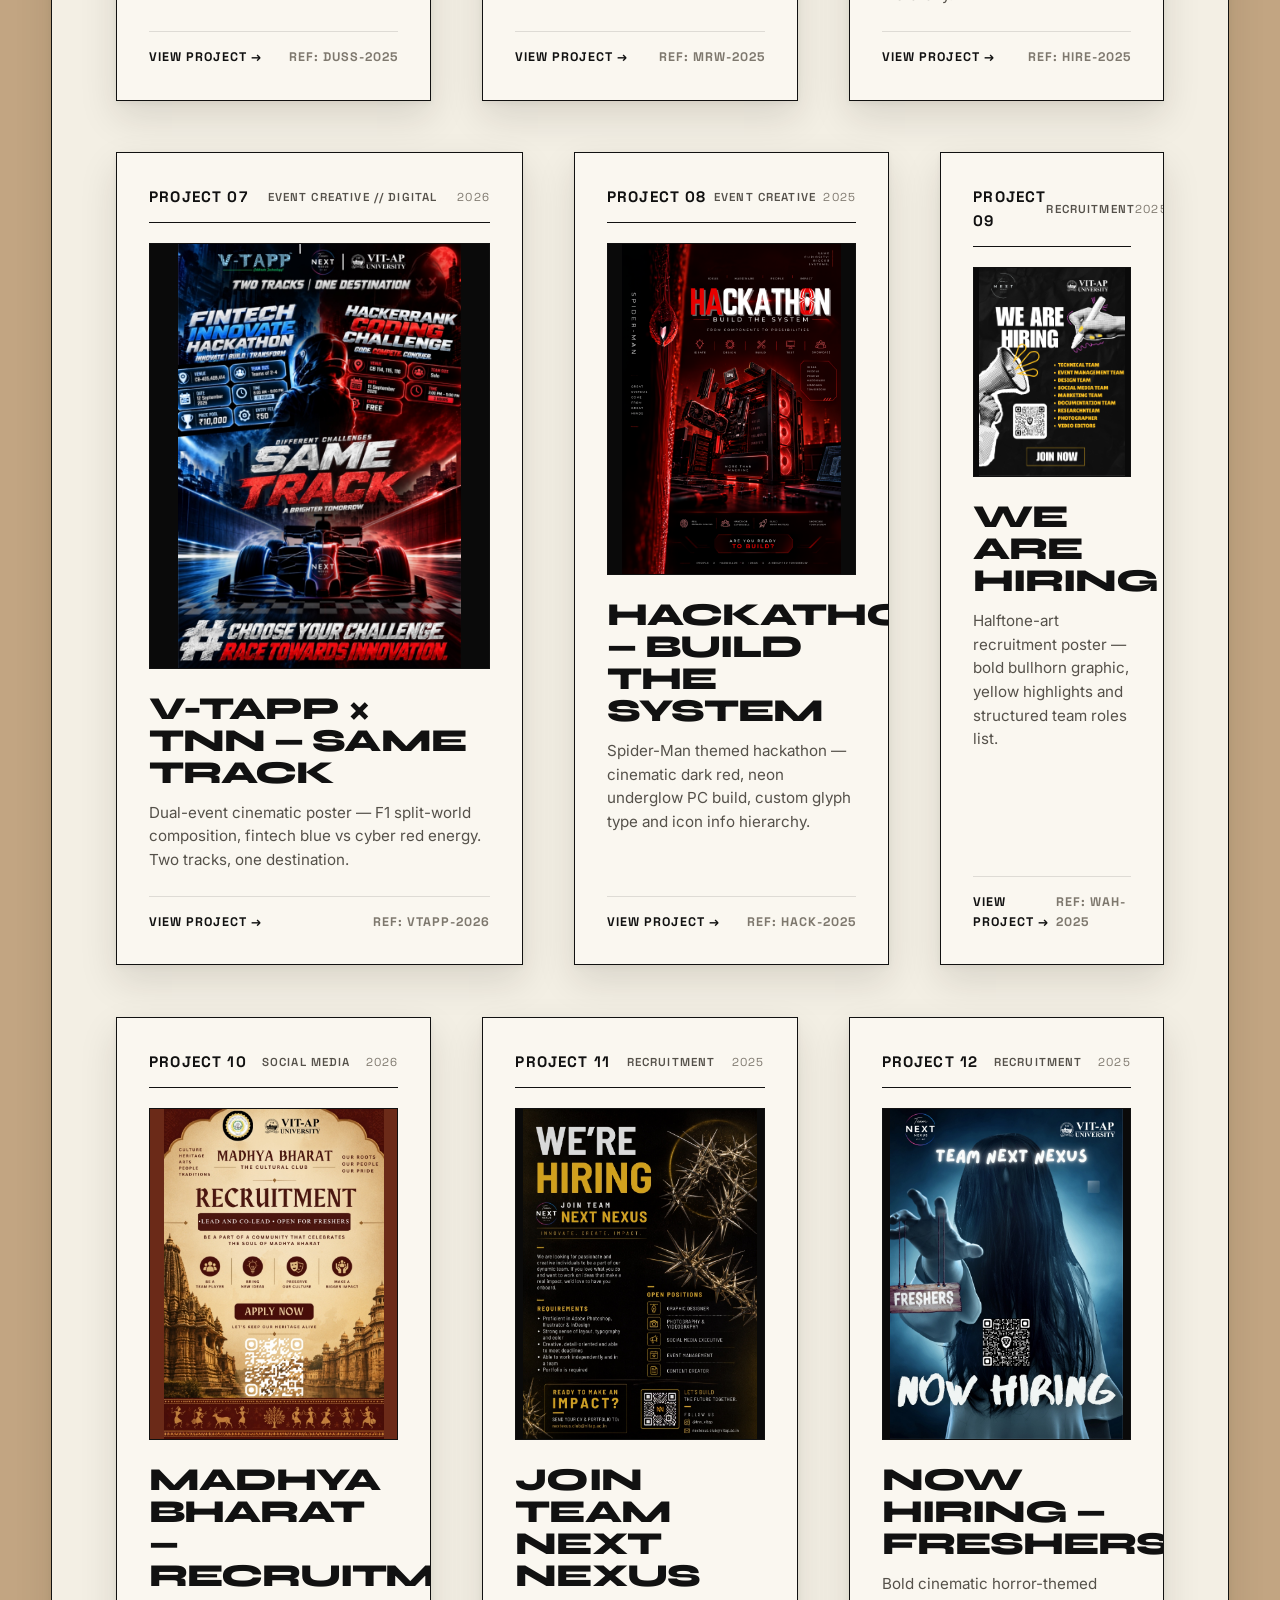
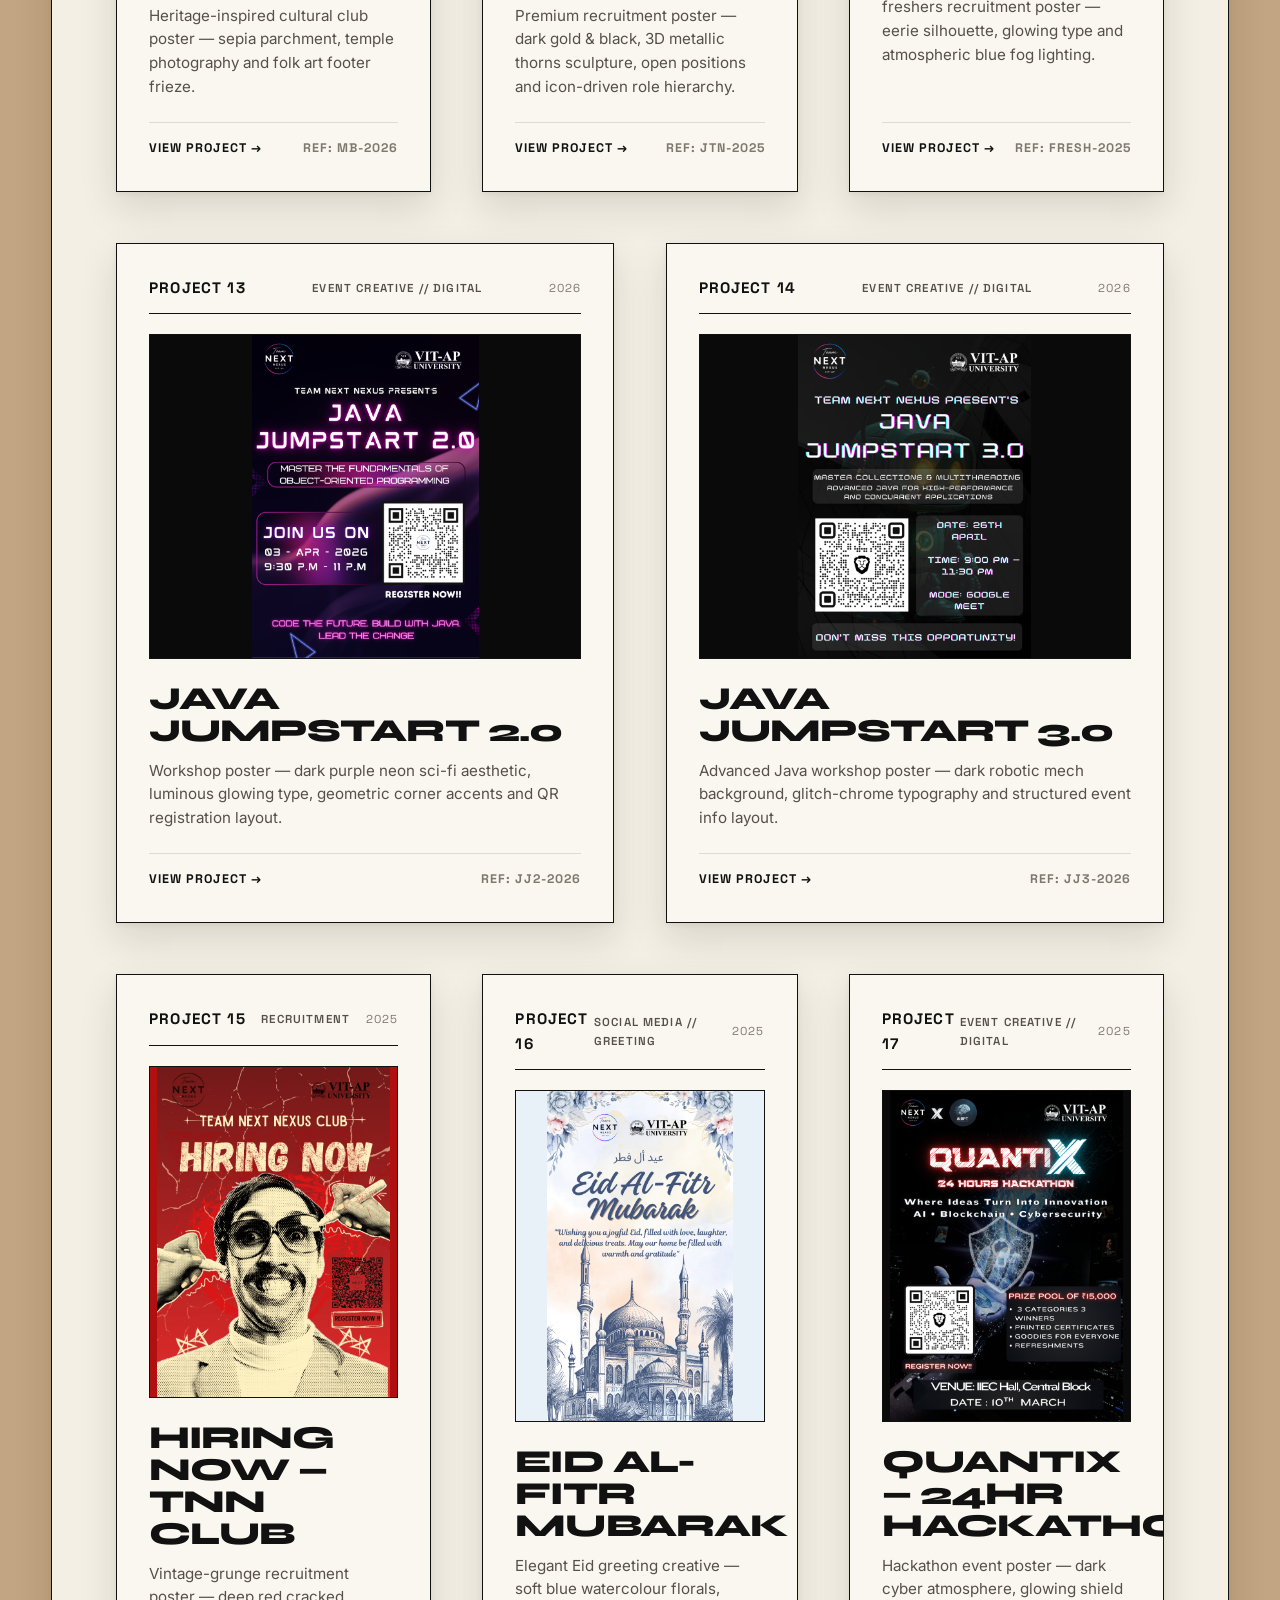
==== commit bca48574: "feat(portfolio): add KernelLab virtualization dashboard UI project with 4K screens Home card shows t" ====
--- a/sumit-portfolio/index.html
+++ b/sumit-portfolio/index.html
@@ -553,6 +553,29 @@
               </div>
             </article>
 
+            <!-- ★ FEATURED: KERNELLAB — VIRTUALIZATION LAB DASHBOARD UI (Full Width) -->
+            <article class="project-card span-12 featured-card dark-featured-card" data-category="website digital"
+              data-project-id="project-kernellab" tabindex="0">
+              <div class="card-header-bar">
+                <span class="card-num">FEATURED</span>
+                <span class="card-category-badge">PRODUCT DESIGN // UI/UX // DASHBOARD</span>
+                <span class="card-year-tag">2026</span>
+                <span class="featured-badge">WEB APP UI</span>
+              </div>
+              <div class="project-image-box dark-image-frame">
+                <img src="assets/work-kernellab-01-tools.jpg" alt="KernelLab — Tools &amp; Applications dashboard screen"
+                  class="project-img" loading="lazy" style="object-fit:contain; background:#000;">
+              </div>
+              <h3 class="project-title" style="color:#F3EFE4;">KERNELLAB — LIGHTWEIGHT VIRTUALIZATION LAB</h3>
+              <p class="project-desc" style="color:#aaa;">
+                Interactive dark-mode dashboard that teaches containers and OS virtualization — simulated container management, Linux namespaces and cgroups explorers, containers vs VMs comparison and real-world tooling. A crimson-on-black command-centre system built for clarity in a technical subject.
+              </p>
+              <div class="project-footer-action">
+                <span class="project-link-text" style="color:#C2A582;">VIEW PROJECT →</span>
+                <span class="card-year-tag" style="color:#888;">REF: APP-2026/KRL</span>
+              </div>
+            </article>
+
             <!-- ★ FEATURED: अहसास — STAY संस्कारी // CULTURAL COLLAGE SERIES (Downside Website Part) -->
             <article class="project-card span-12 featured-card dark-featured-card ehsaas-featured-card"
               data-category="posters social digital branding" data-project-id="project-ehsaas" tabindex="0">
--- a/sumit-portfolio/styles.css
+++ b/sumit-portfolio/styles.css
@@ -2895,7 +2895,7 @@
   }
   
   .contact-layout {
-    grid-template-columns: 1fr;
+    grid-template-columns: minmax(0, 1fr);
     gap: 2.5rem;
   }
 
@@ -3024,7 +3024,7 @@
   }
 
   .hero-title {
-    font-size: clamp(2rem, 9.5vw, 4.8rem);
+    font-size: clamp(1.8rem, 8.6vw, 4.8rem);
     line-height: 0.92;
     margin-bottom: 1.25rem;
   }
@@ -3333,7 +3333,7 @@
   }
 
   .philosophy-quote {
-    font-size: clamp(1.75rem, 7vw, 3rem);
+    font-size: clamp(1.2rem, 6.2vw, 3rem);
     line-height: 1;
     margin-bottom: 1.5rem;
   }
@@ -3409,12 +3409,12 @@
 
   /* Section 07: Contact */
   .contact-layout {
-    grid-template-columns: 1fr;
+    grid-template-columns: minmax(0, 1fr);
     gap: 2rem;
   }
 
   .contact-massive-heading {
-    font-size: clamp(2.4rem, 10vw, 4rem);
+    font-size: clamp(1.6rem, 7.6vw, 4rem);
     line-height: 0.95;
     margin-bottom: 1.25rem;
   }
@@ -3518,11 +3518,11 @@
   }
 
   .hero-title {
-    font-size: clamp(1.9rem, 9.5vw, 3.4rem);
+    font-size: clamp(1.6rem, 8.6vw, 3.4rem);
   }
 
   .editorial-section-title {
-    font-size: clamp(1.9rem, 10vw, 2.6rem);
+    font-size: clamp(1.25rem, 6.8vw, 2.6rem);
   }
 
   .stats-grid {
@@ -3563,11 +3563,11 @@
   }
 
   .hero-title {
-    font-size: 2.1rem;
+    font-size: 8.2vw;
   }
 
   .editorial-section-title {
-    font-size: 1.75rem;
+    font-size: 6.6vw;
   }
 
   .stats-grid {
@@ -4711,6 +4711,7 @@
 }
 .modal-gallery[hidden] { display: none; }
 .modal-gallery-item { margin: 0; }
+.modal-gallery-item:last-child:nth-child(odd) { grid-column: 1 / -1; }
 .modal-gallery-item img {
   display: block;
   width: 100%;
@@ -4728,3 +4729,23 @@
 @media (max-width: 768px) {
   .modal-gallery { grid-template-columns: 1fr; }
 }
+
+/* Mobile safety net: never let a long display word push the page sideways */
+@media (max-width: 768px) {
+  h1, h2, h3 {
+    overflow-wrap: break-word;
+  }
+
+  /* Let grid/flex children shrink below their content width */
+  [class*="-grid"] > *,
+  [class*="-layout"] > *,
+  .skills-wrap,
+  .skill-row > * {
+    min-width: 0;
+  }
+
+  .skill-row {
+    flex-wrap: wrap;
+    gap: 0.25rem 1rem;
+  }
+}
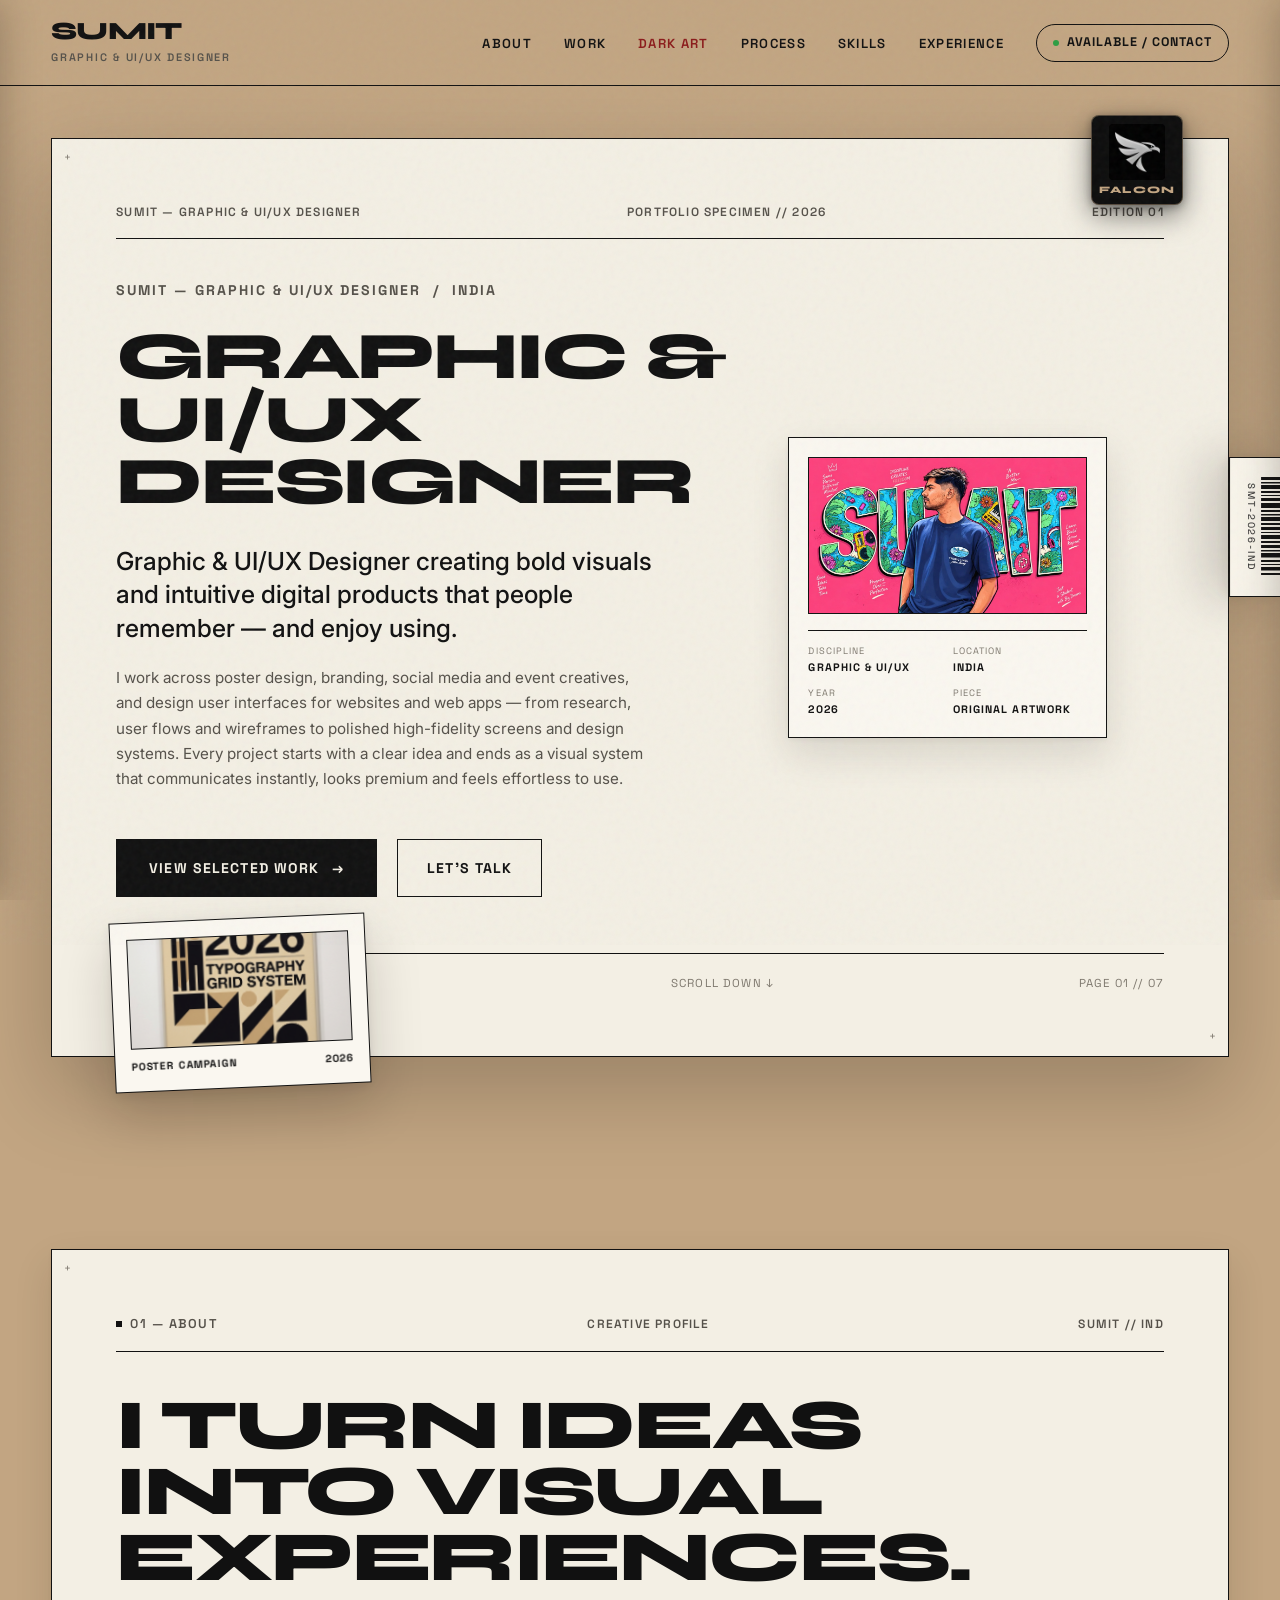
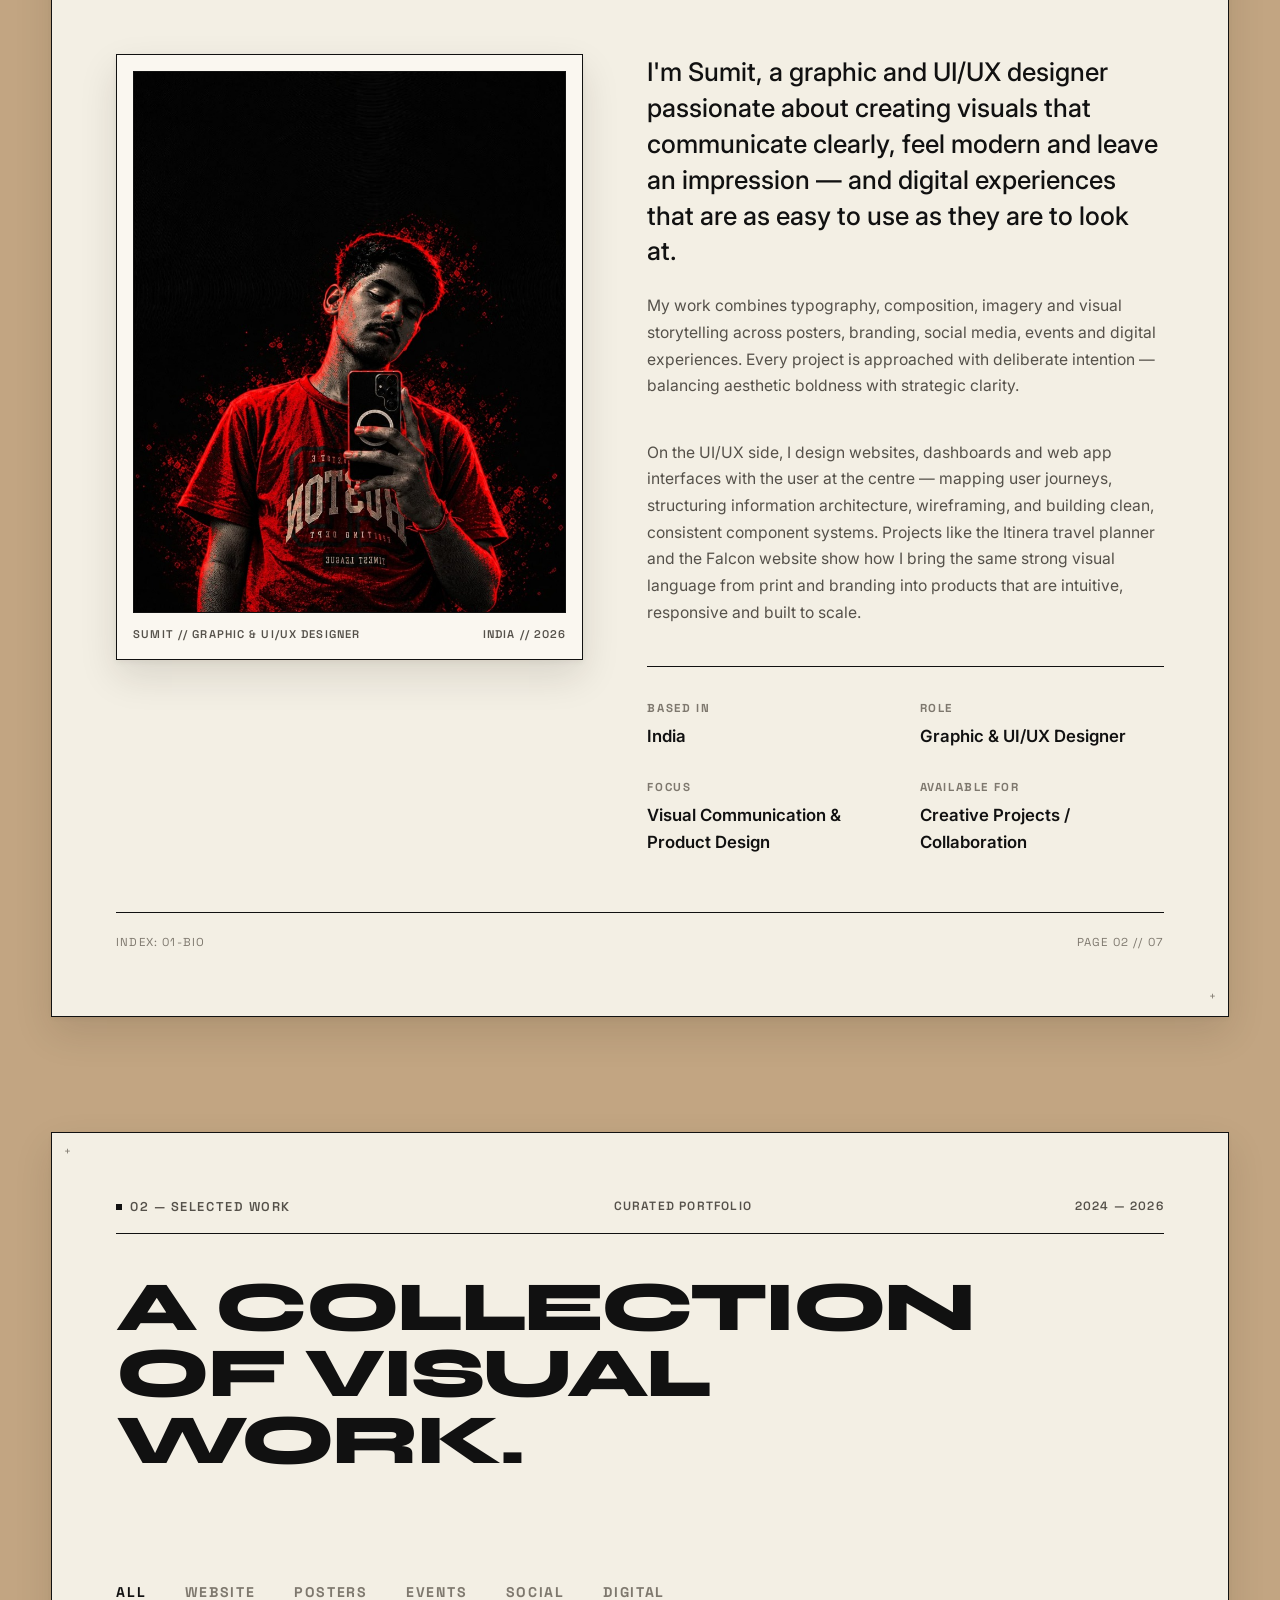
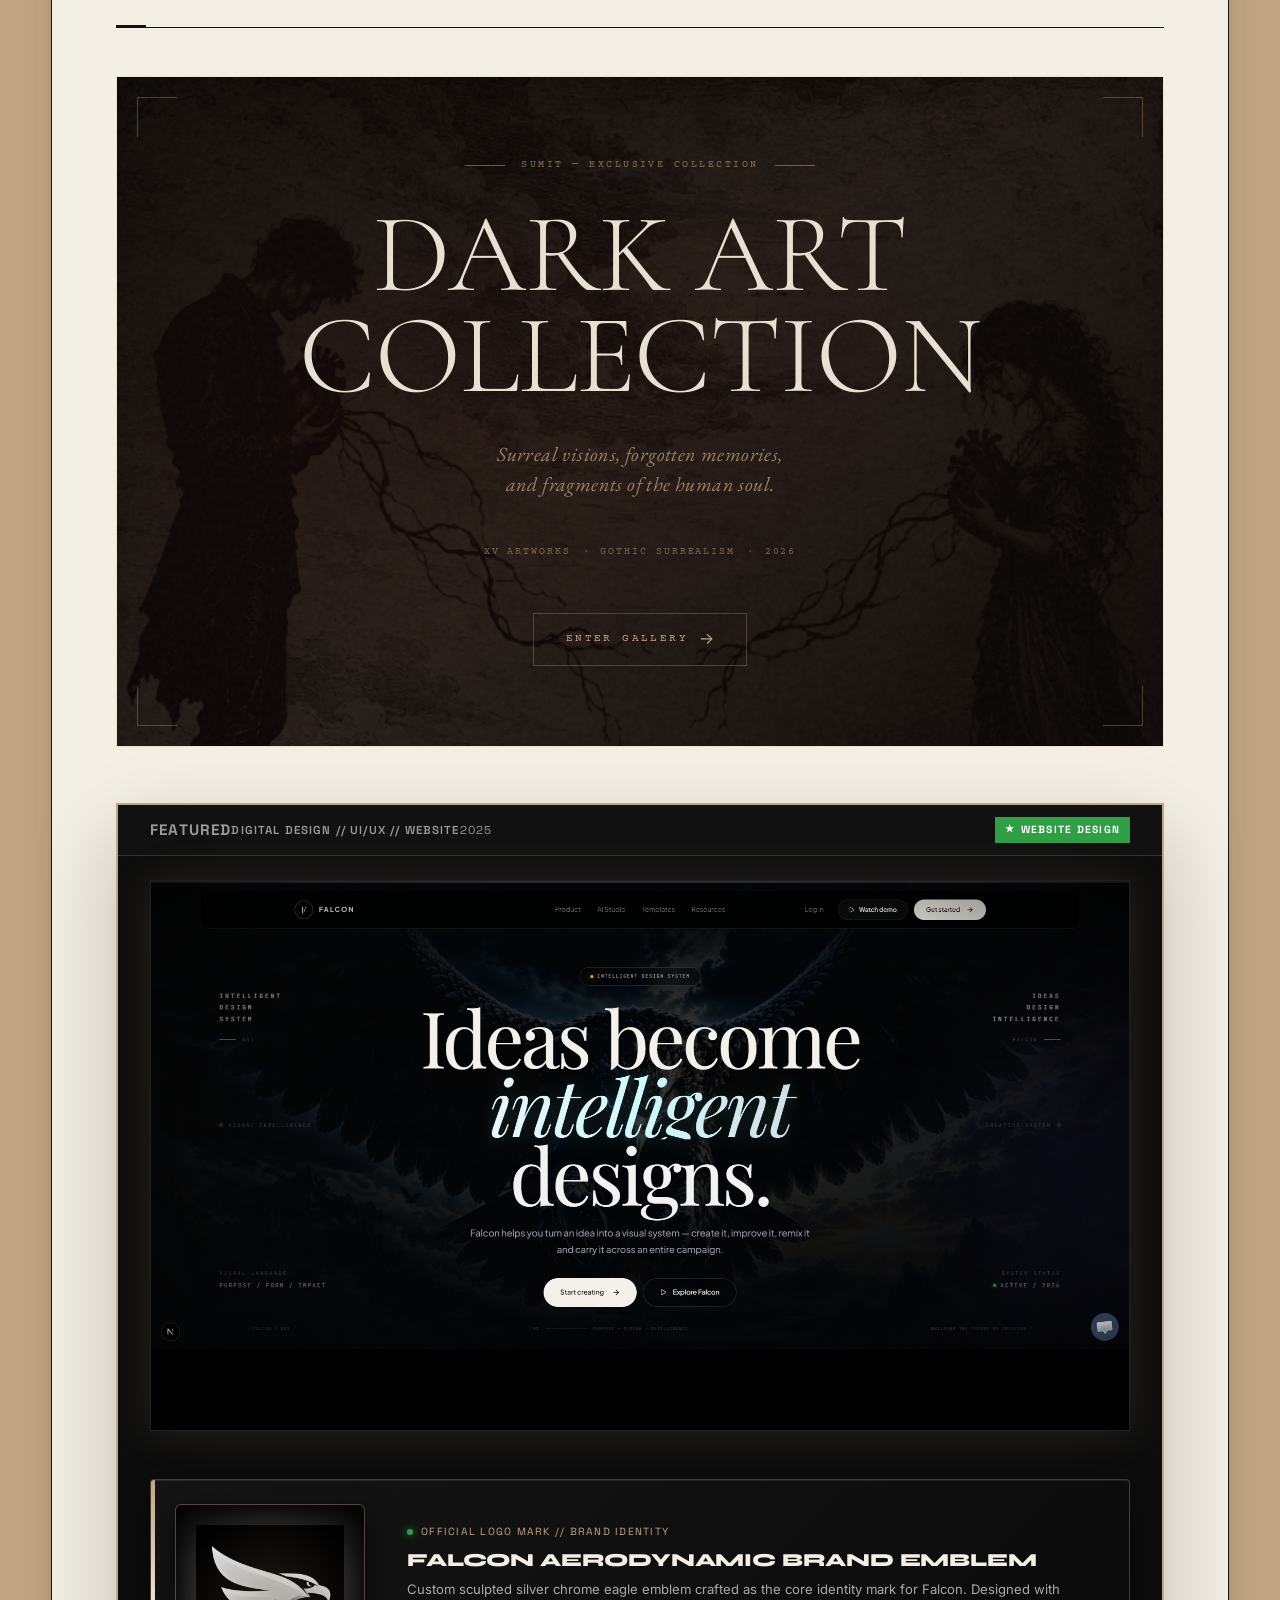
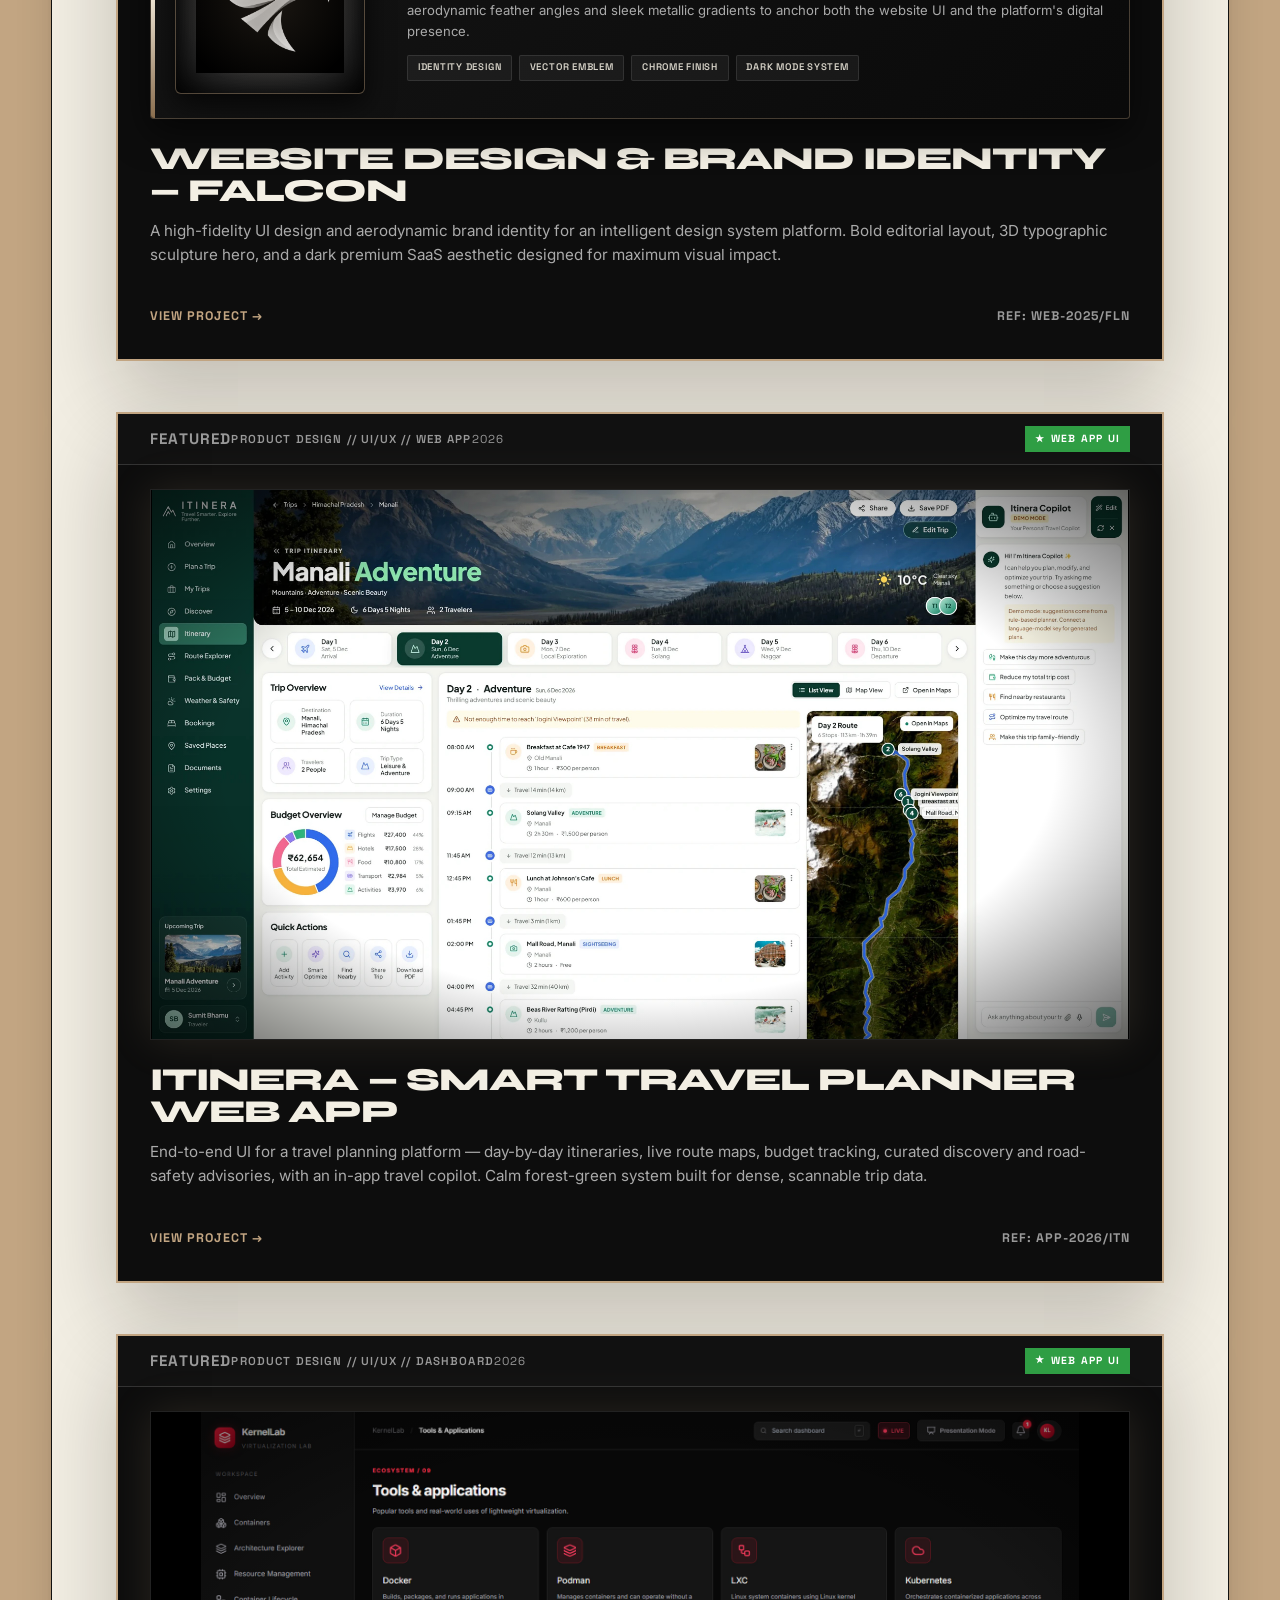
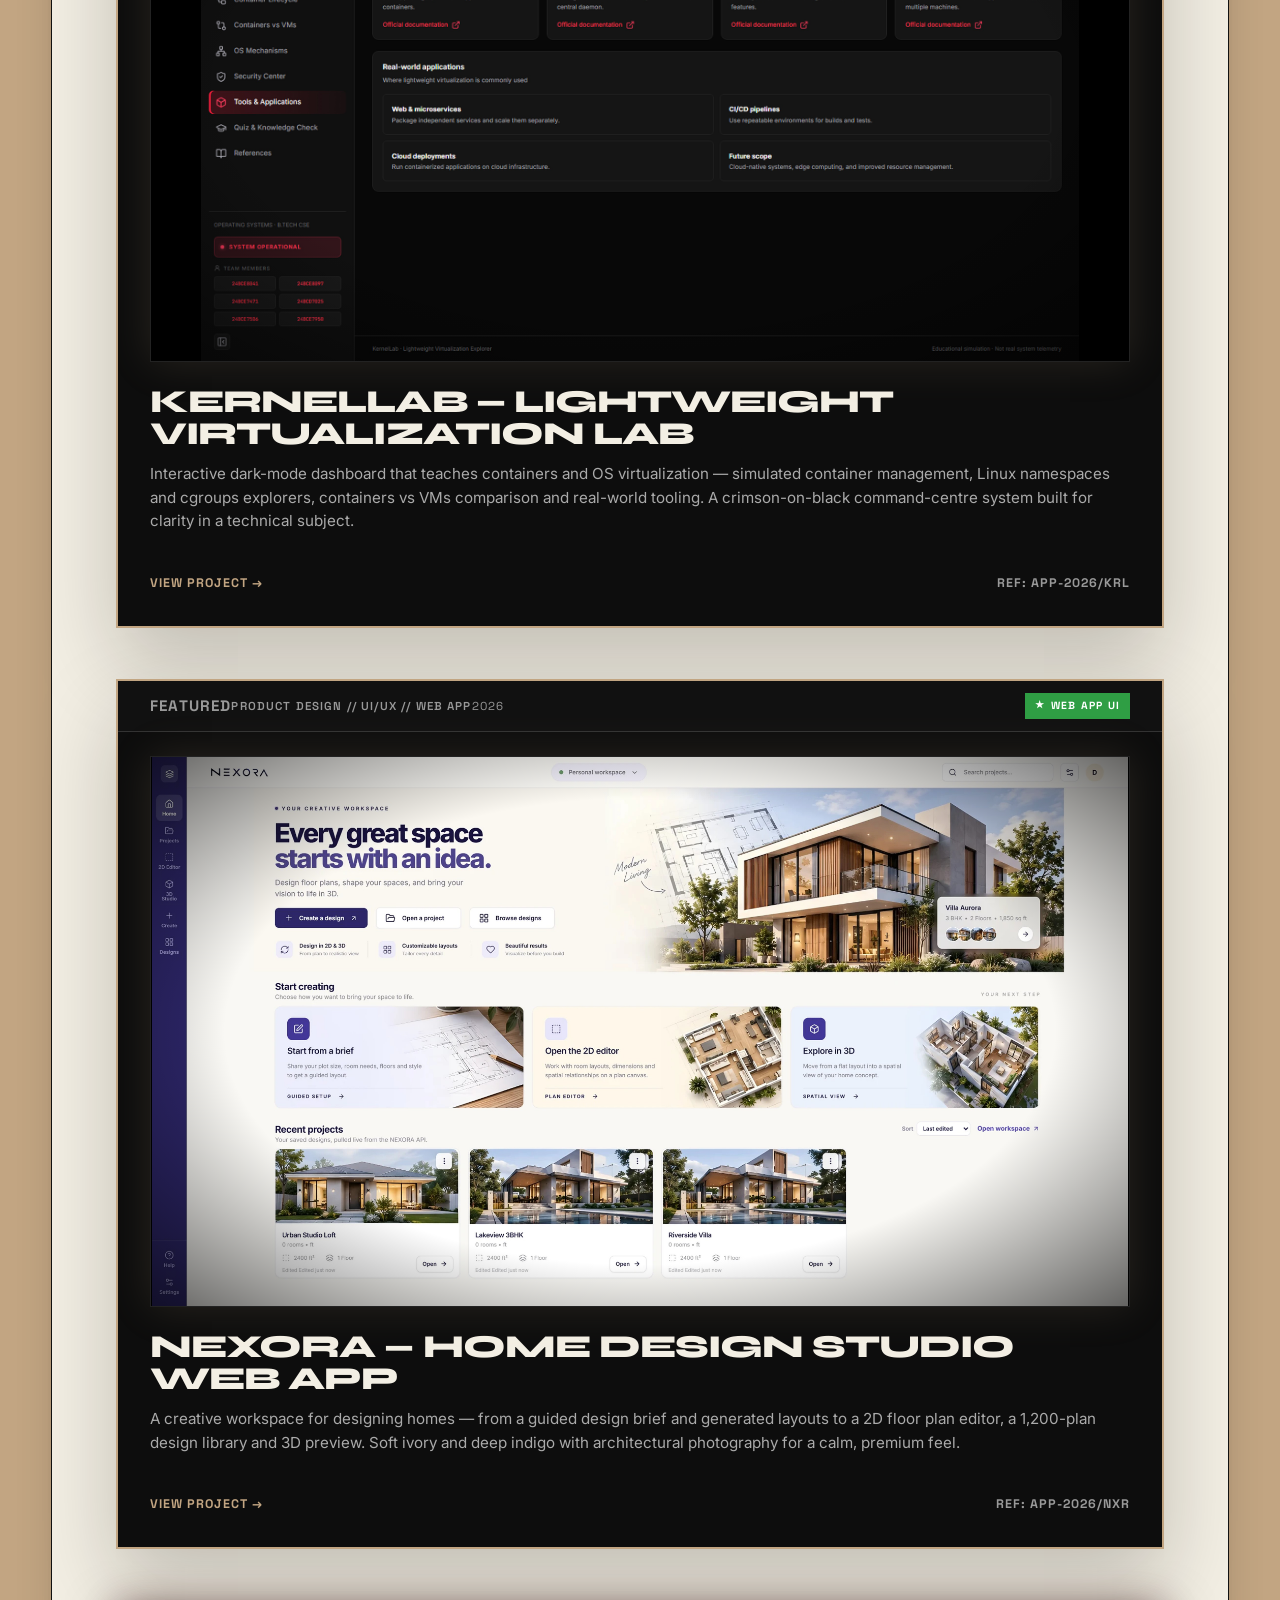
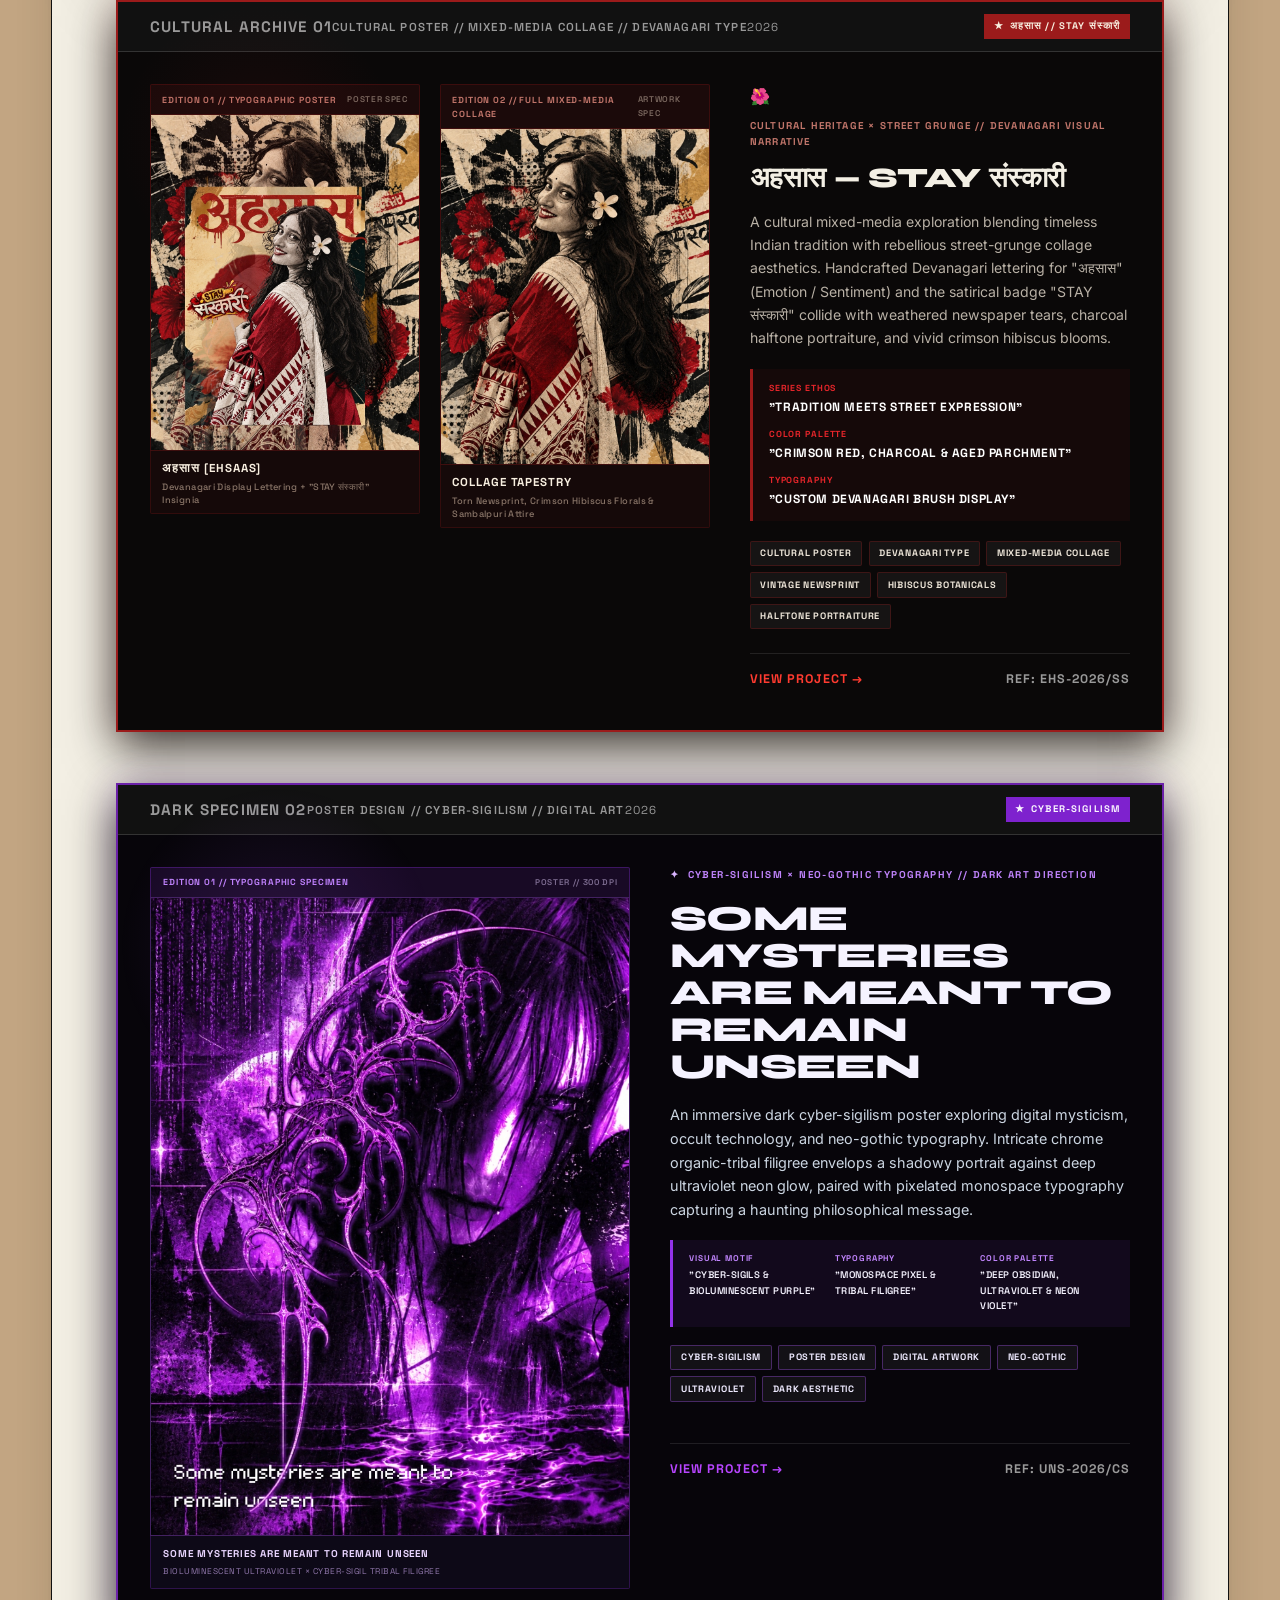
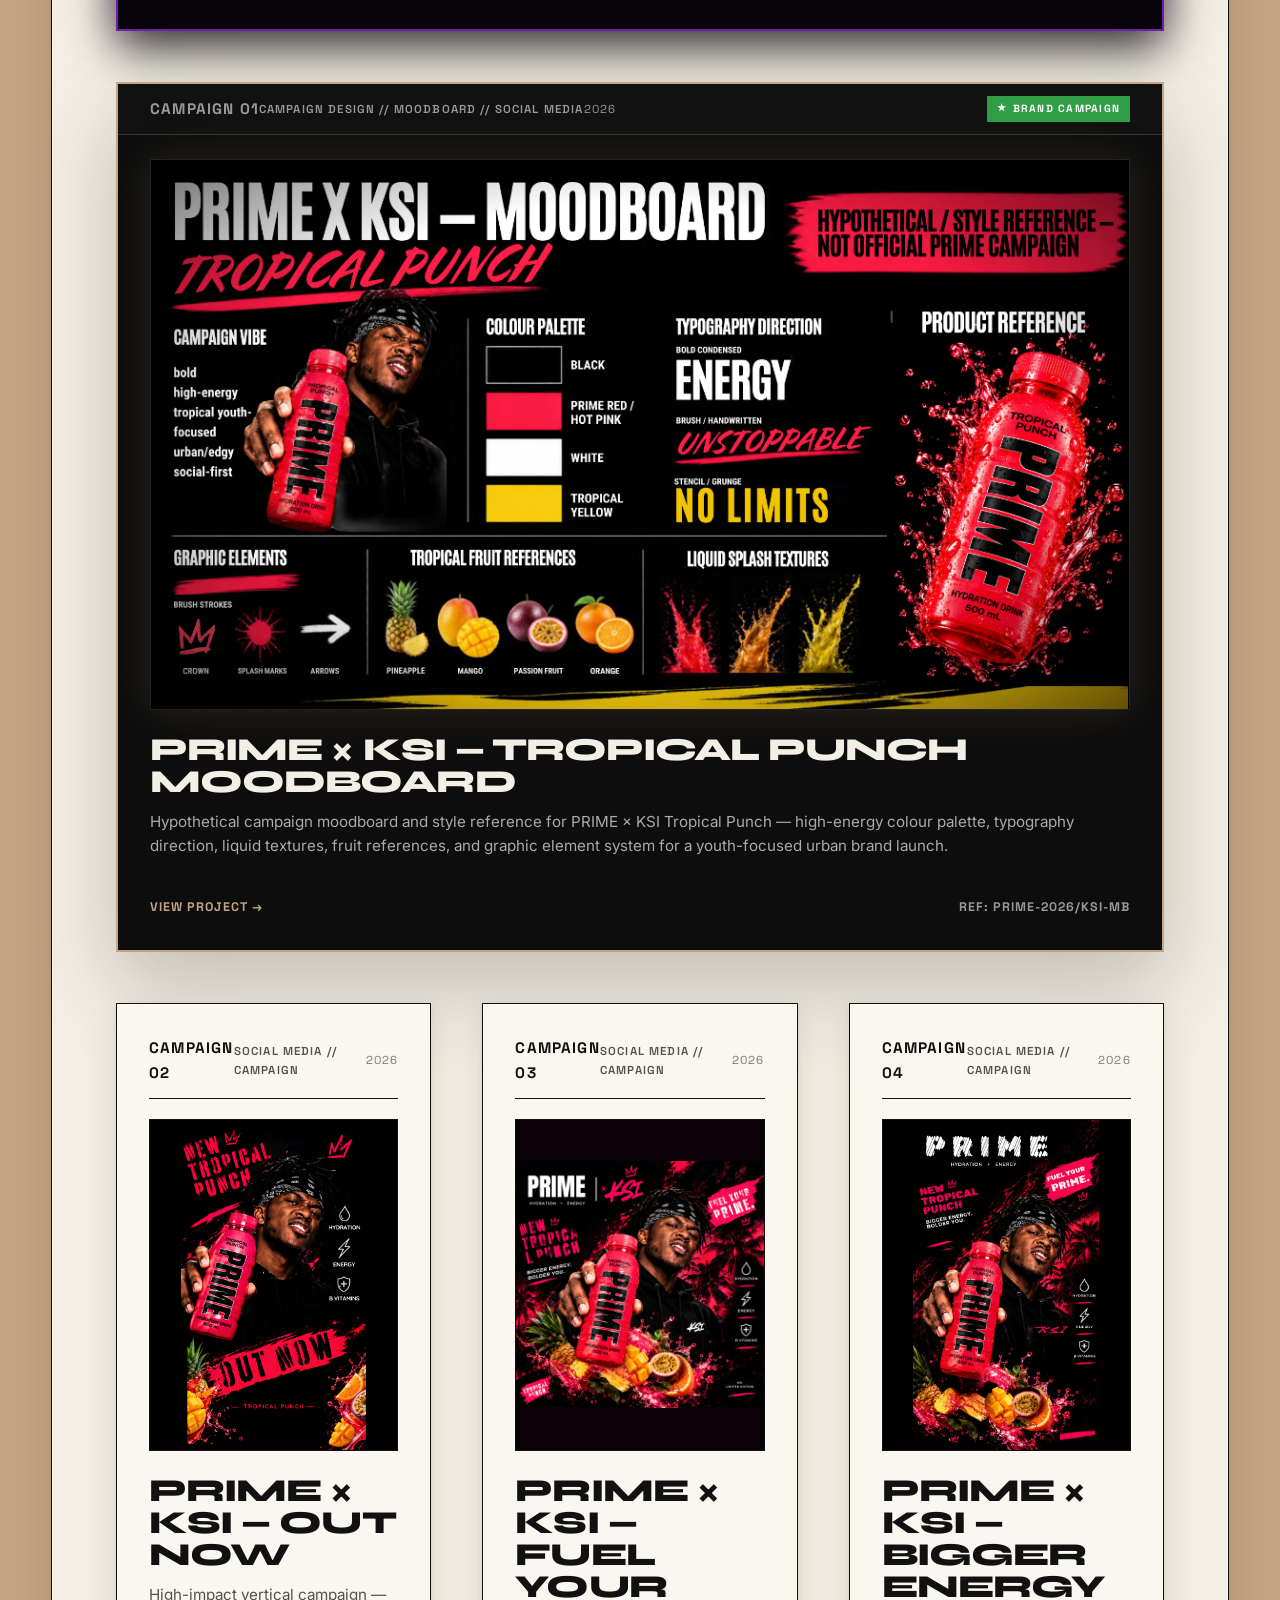
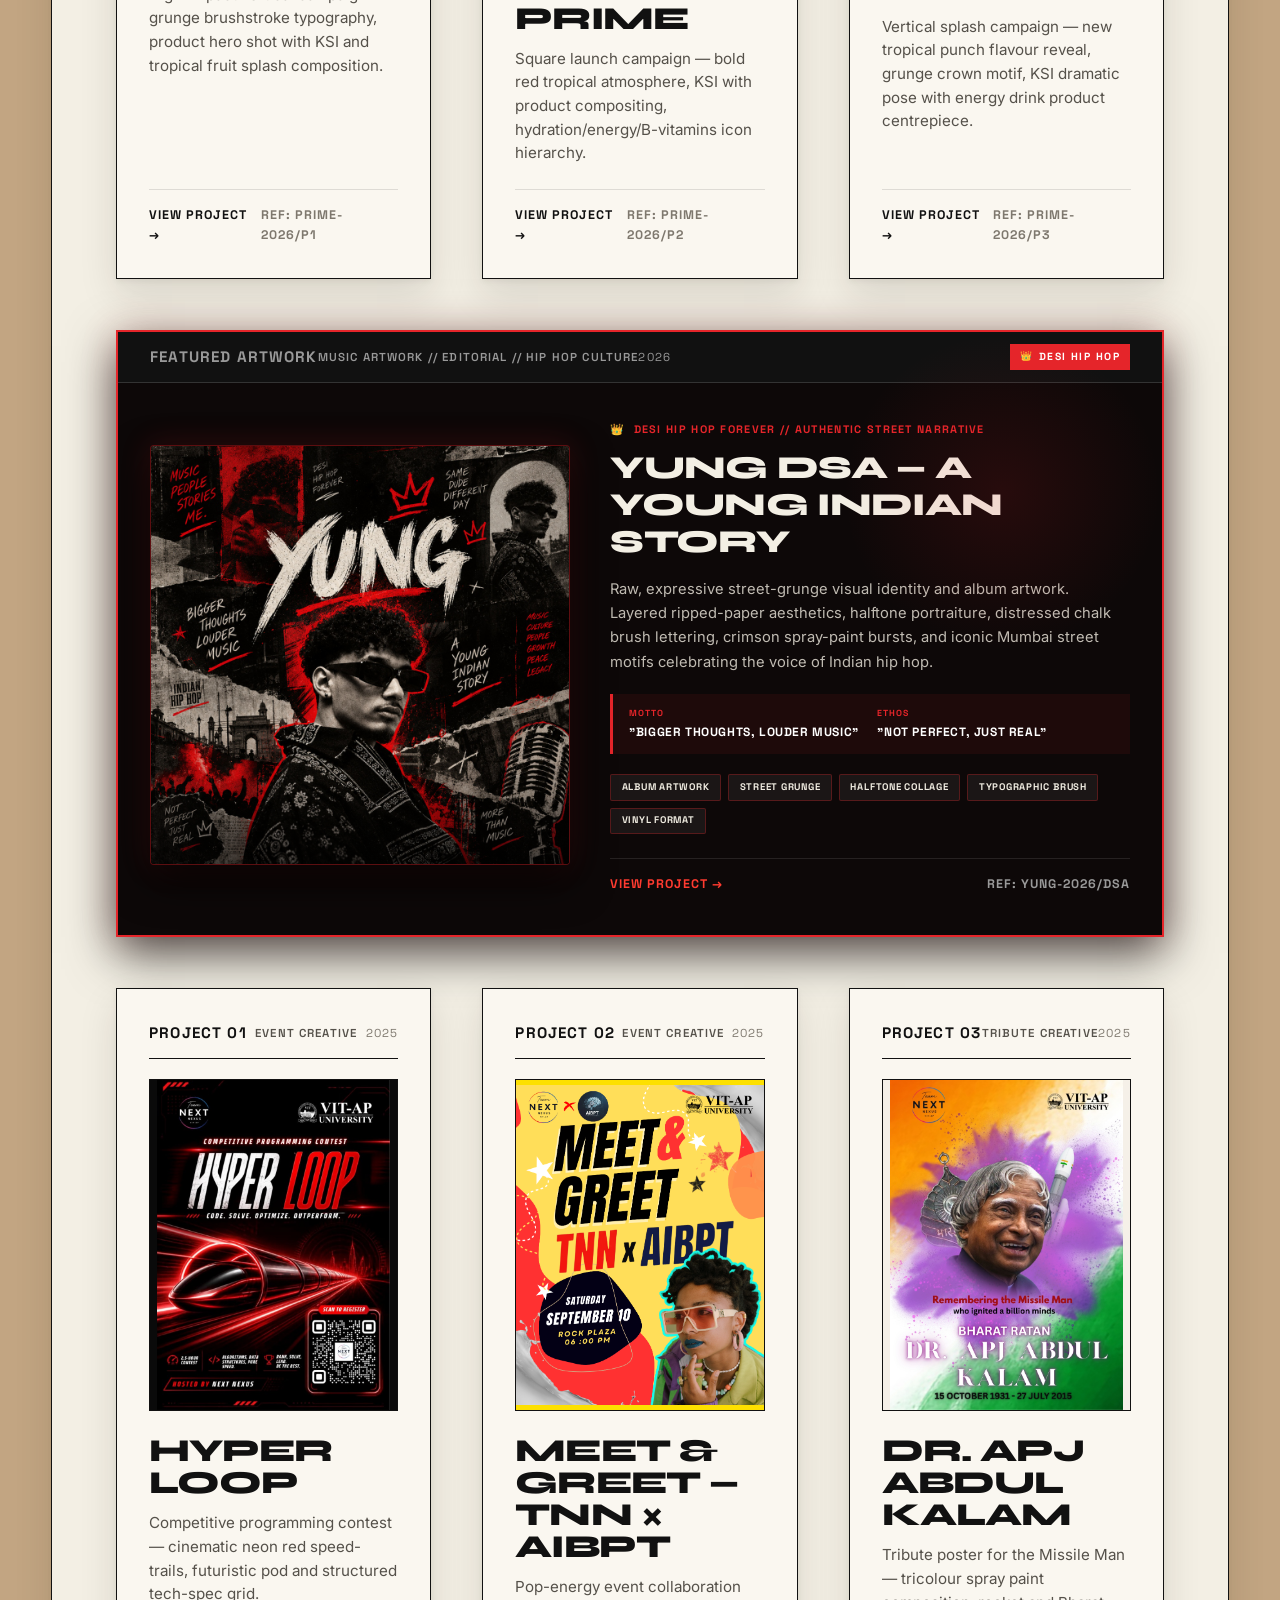
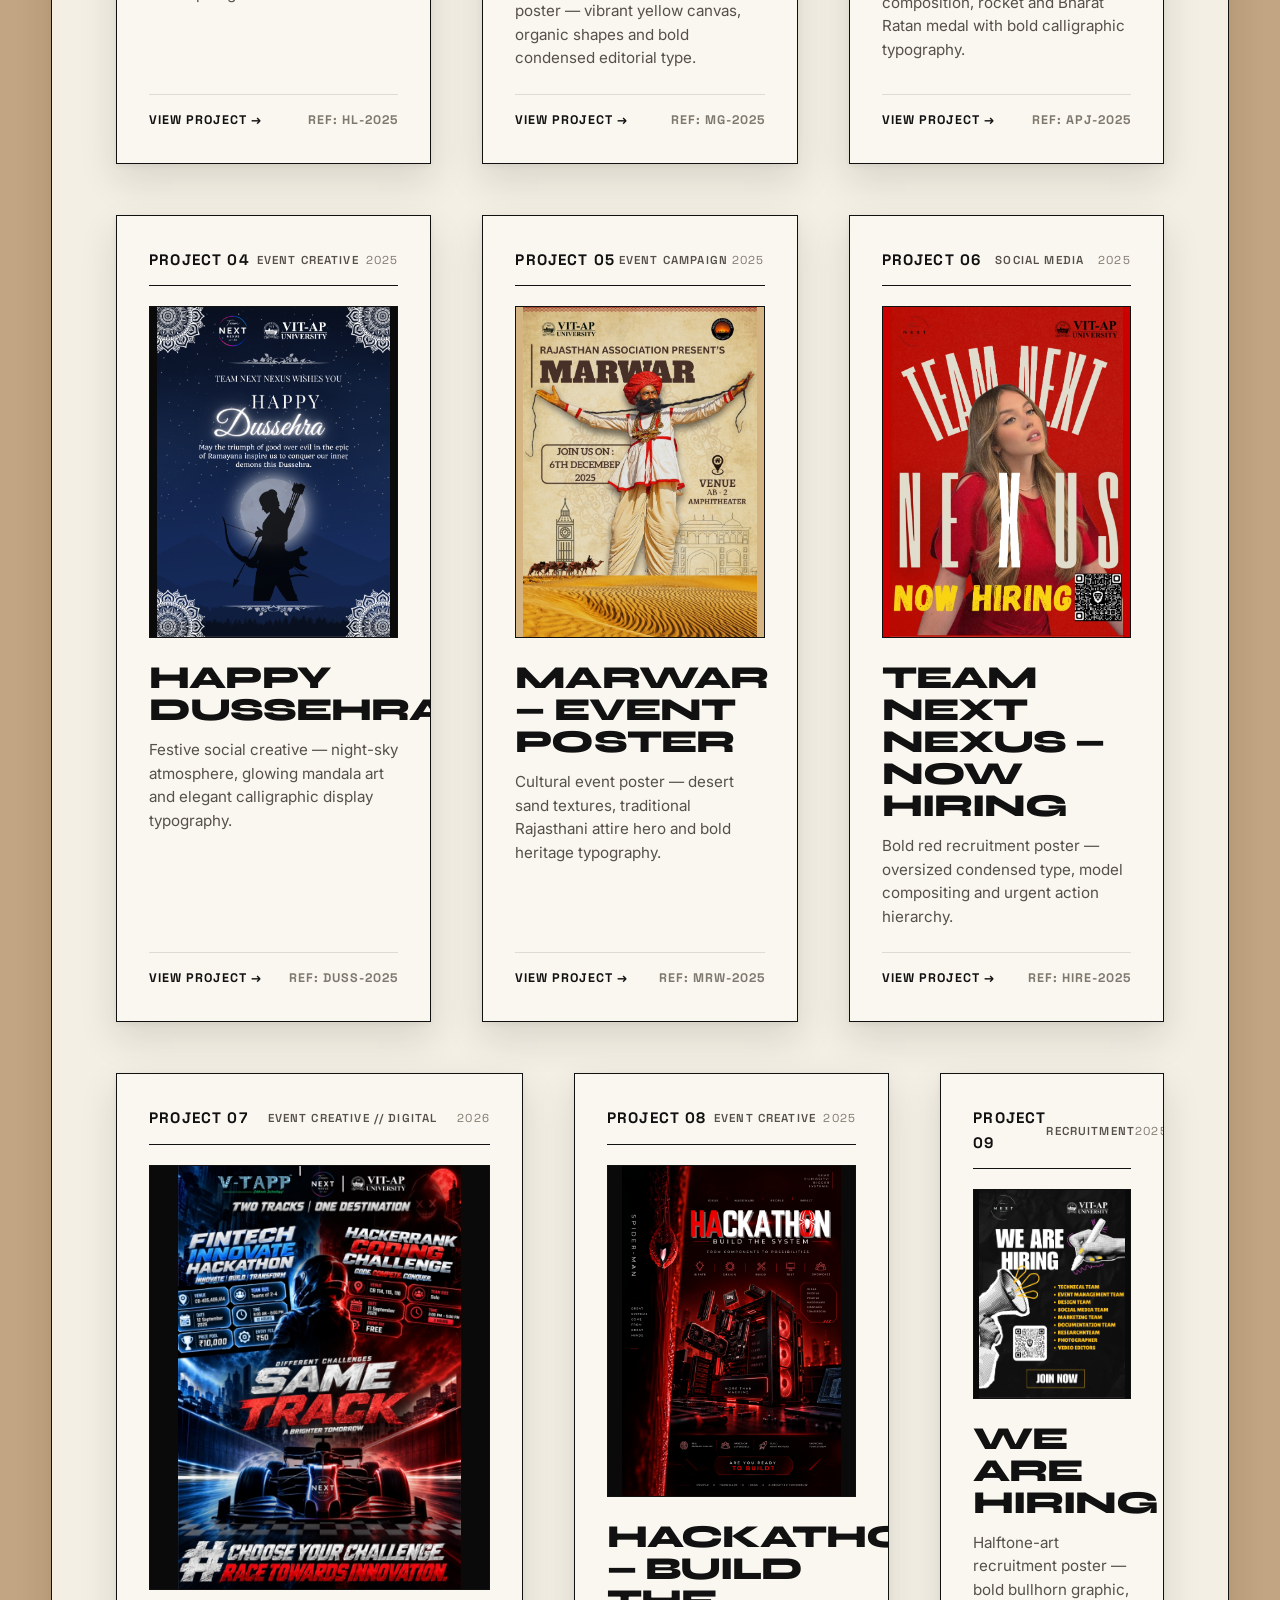
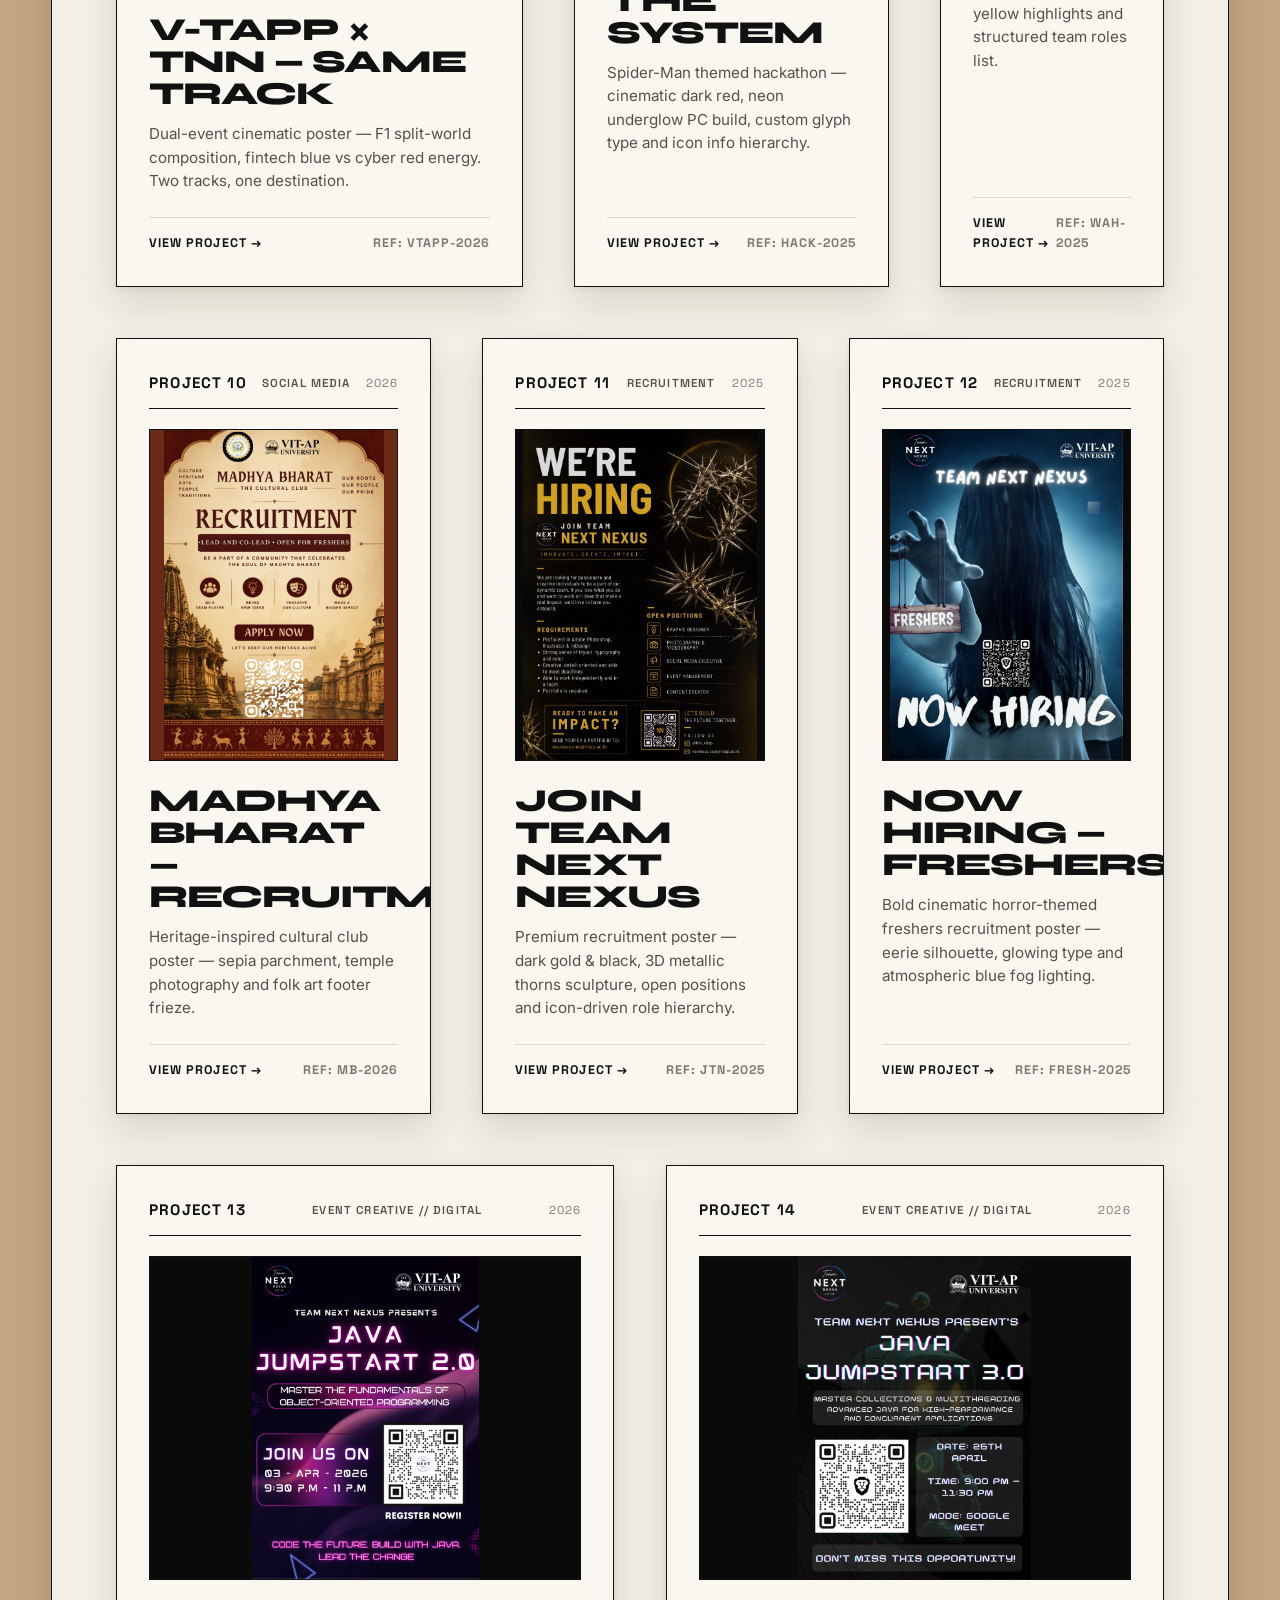
==== commit c4214da5: "feat(portfolio): add NEXORA home design studio UI project with 4K screens Home card shows the worksp" ====
--- a/sumit-portfolio/index.html
+++ b/sumit-portfolio/index.html
@@ -576,6 +576,29 @@
               </div>
             </article>
 
+            <!-- ★ FEATURED: NEXORA — HOME DESIGN STUDIO WEB APP UI (Full Width) -->
+            <article class="project-card span-12 featured-card dark-featured-card" data-category="website digital"
+              data-project-id="project-nexora" tabindex="0">
+              <div class="card-header-bar">
+                <span class="card-num">FEATURED</span>
+                <span class="card-category-badge">PRODUCT DESIGN // UI/UX // WEB APP</span>
+                <span class="card-year-tag">2026</span>
+                <span class="featured-badge">WEB APP UI</span>
+              </div>
+              <div class="project-image-box dark-image-frame">
+                <img src="assets/work-nexora-01-home.jpg" alt="NEXORA — home design workspace dashboard UI"
+                  class="project-img" loading="lazy" style="object-fit:contain; background:#000;">
+              </div>
+              <h3 class="project-title" style="color:#F3EFE4;">NEXORA — HOME DESIGN STUDIO WEB APP</h3>
+              <p class="project-desc" style="color:#aaa;">
+                A creative workspace for designing homes — from a guided design brief and generated layouts to a 2D floor plan editor, a 1,200-plan design library and 3D preview. Soft ivory and deep indigo with architectural photography for a calm, premium feel.
+              </p>
+              <div class="project-footer-action">
+                <span class="project-link-text" style="color:#C2A582;">VIEW PROJECT →</span>
+                <span class="card-year-tag" style="color:#888;">REF: APP-2026/NXR</span>
+              </div>
+            </article>
+
             <!-- ★ FEATURED: अहसास — STAY संस्कारी // CULTURAL COLLAGE SERIES (Downside Website Part) -->
             <article class="project-card span-12 featured-card dark-featured-card ehsaas-featured-card"
               data-category="posters social digital branding" data-project-id="project-ehsaas" tabindex="0">
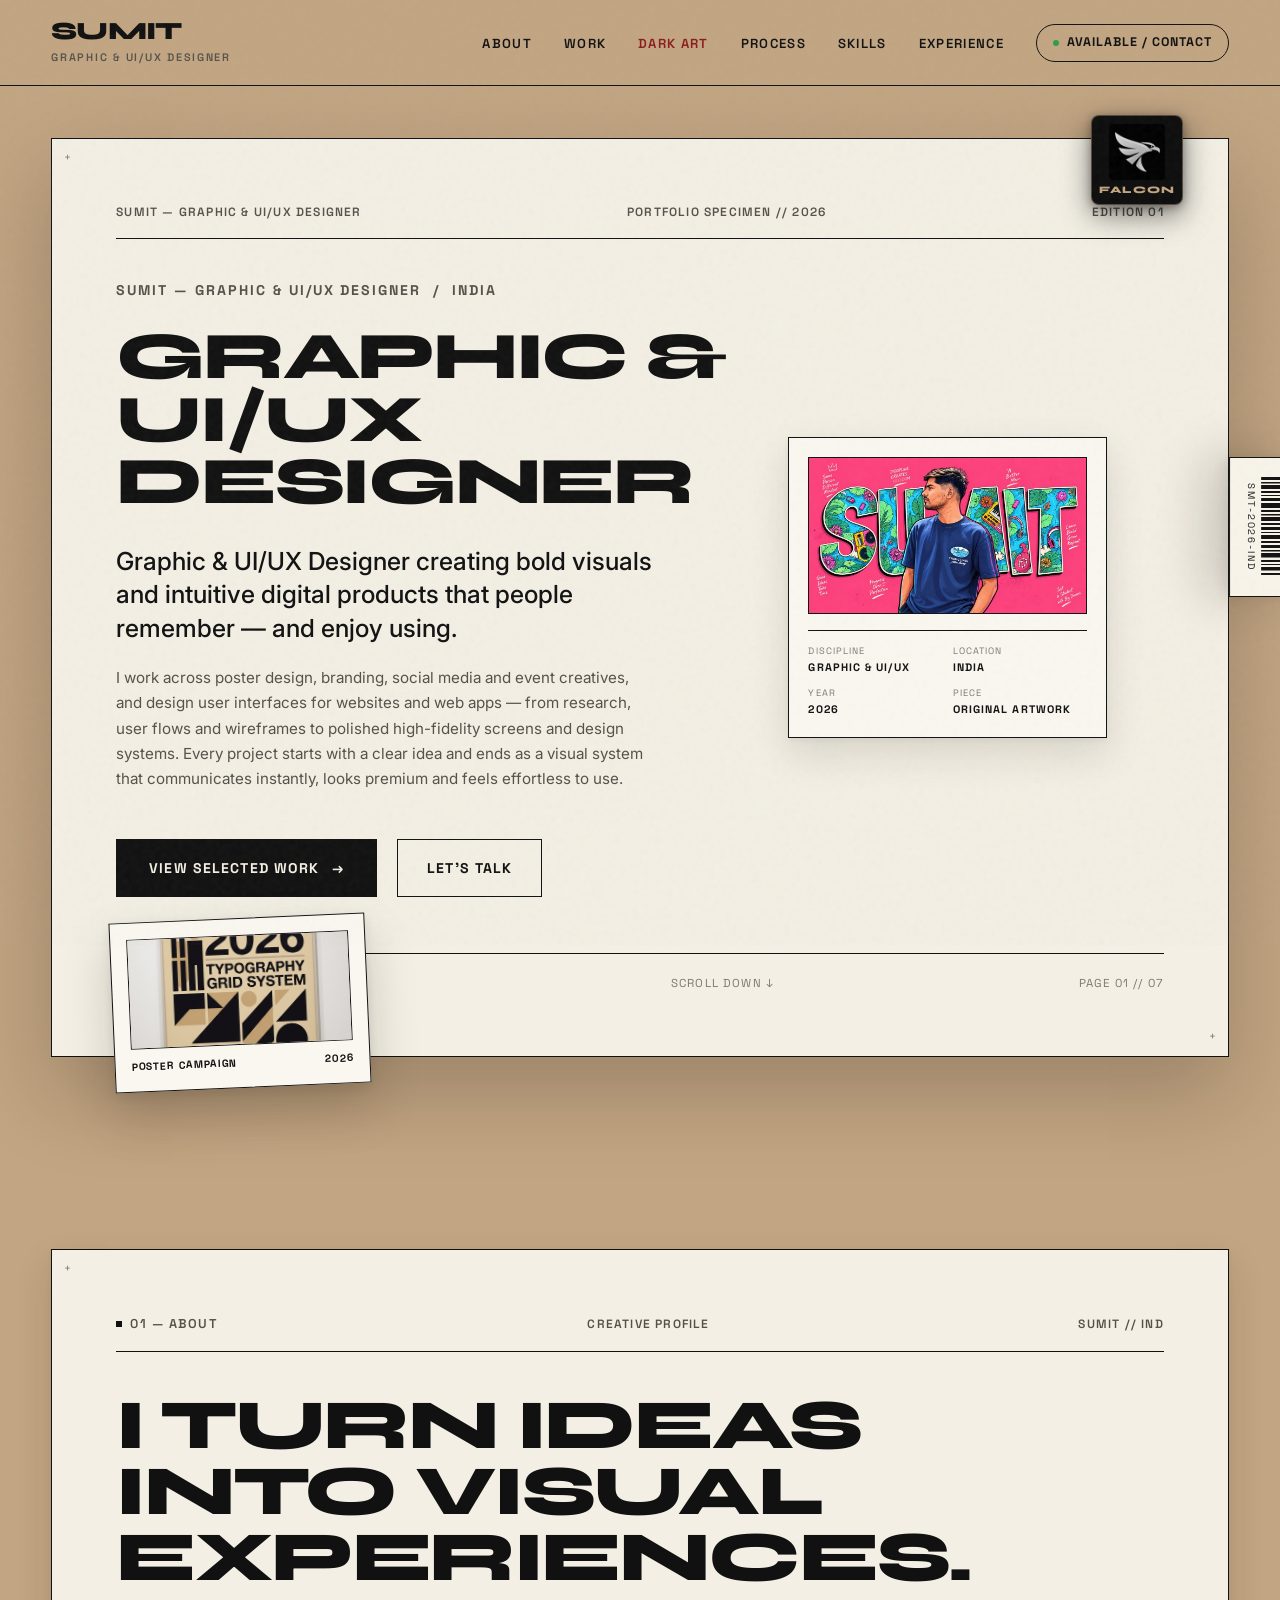
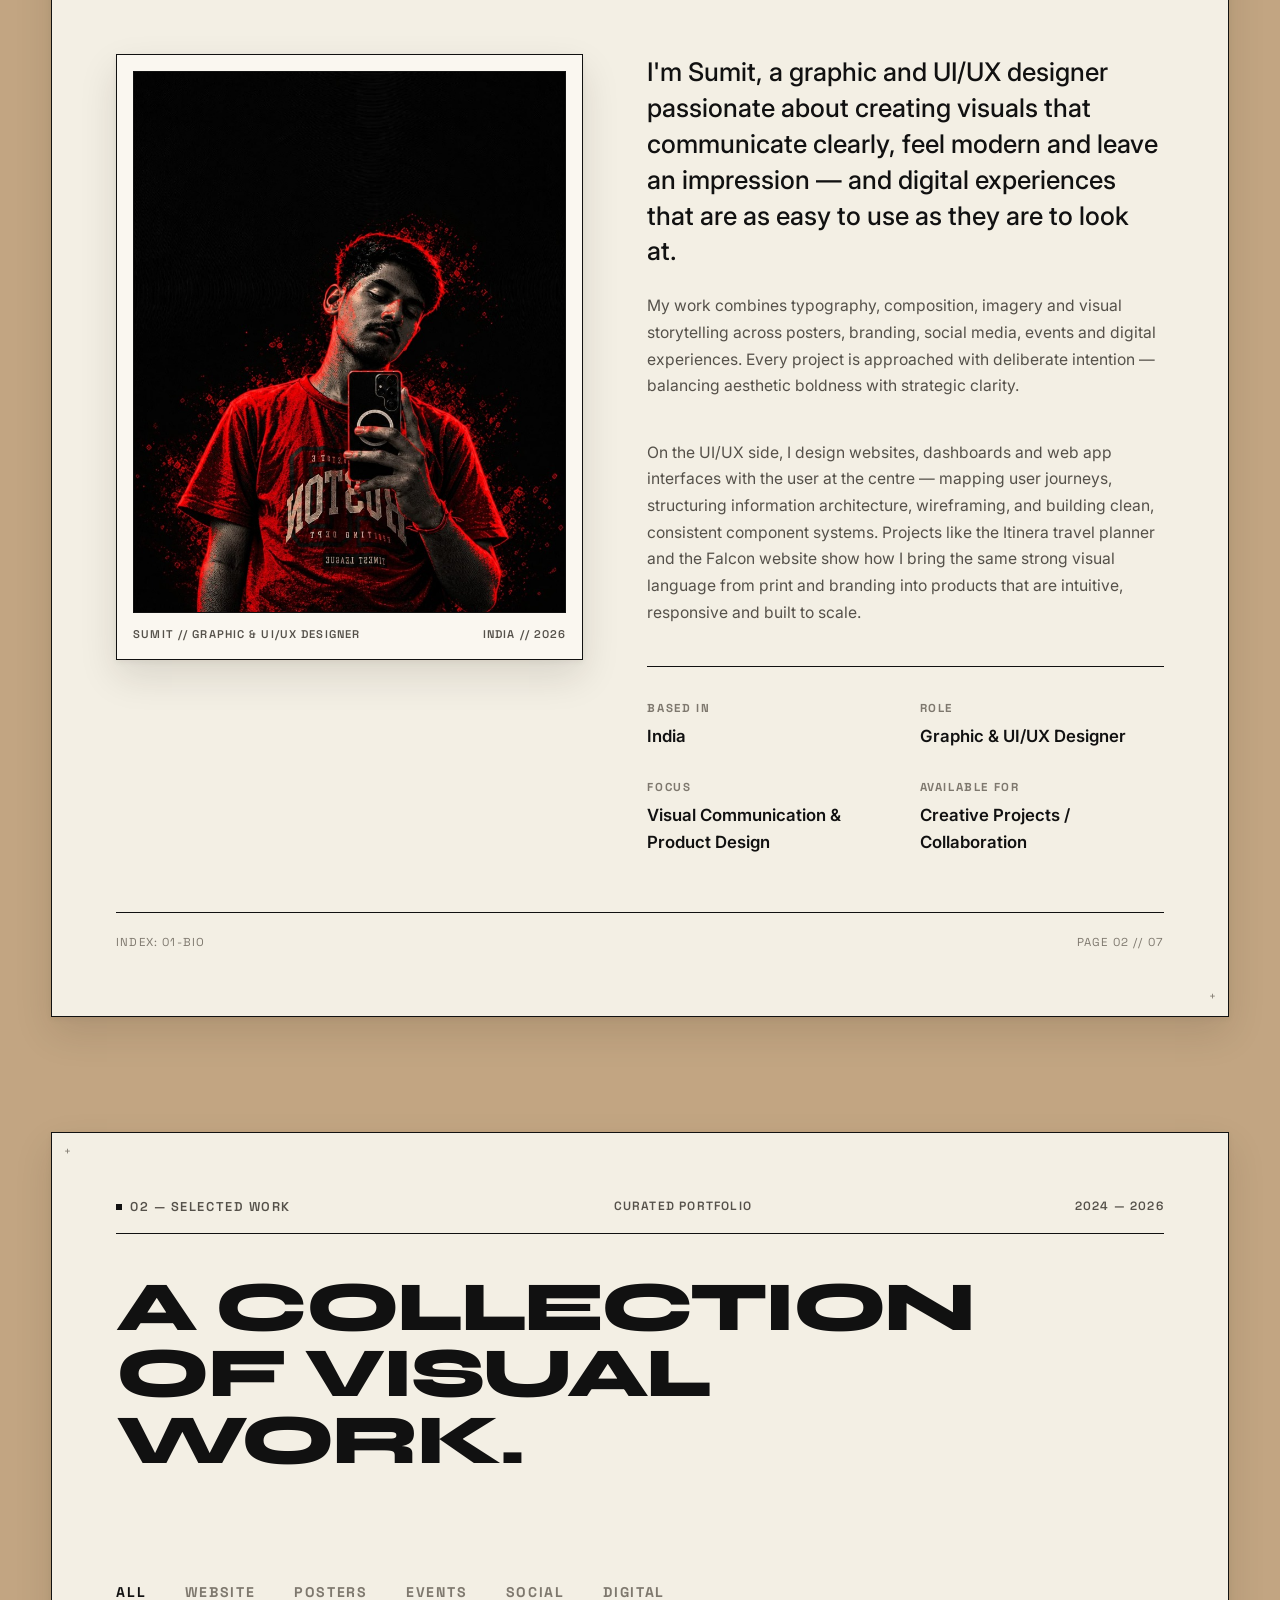
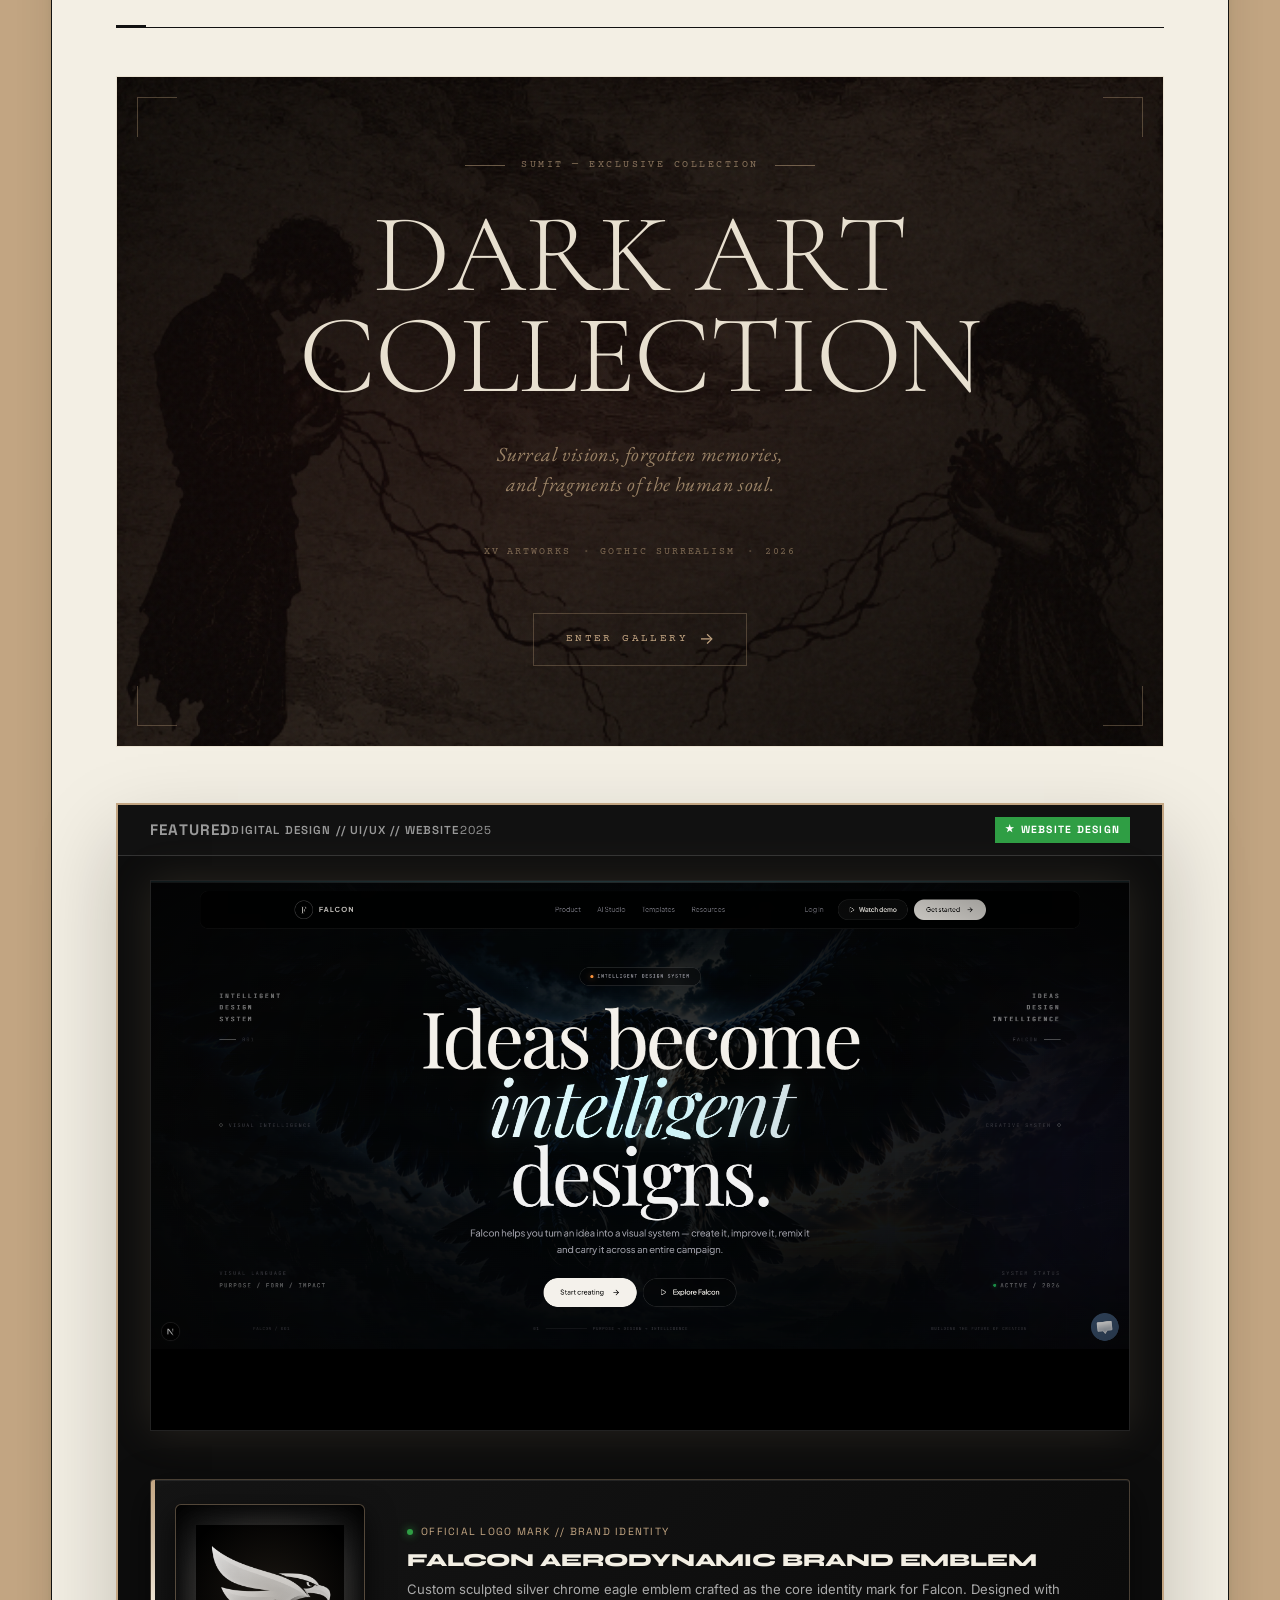
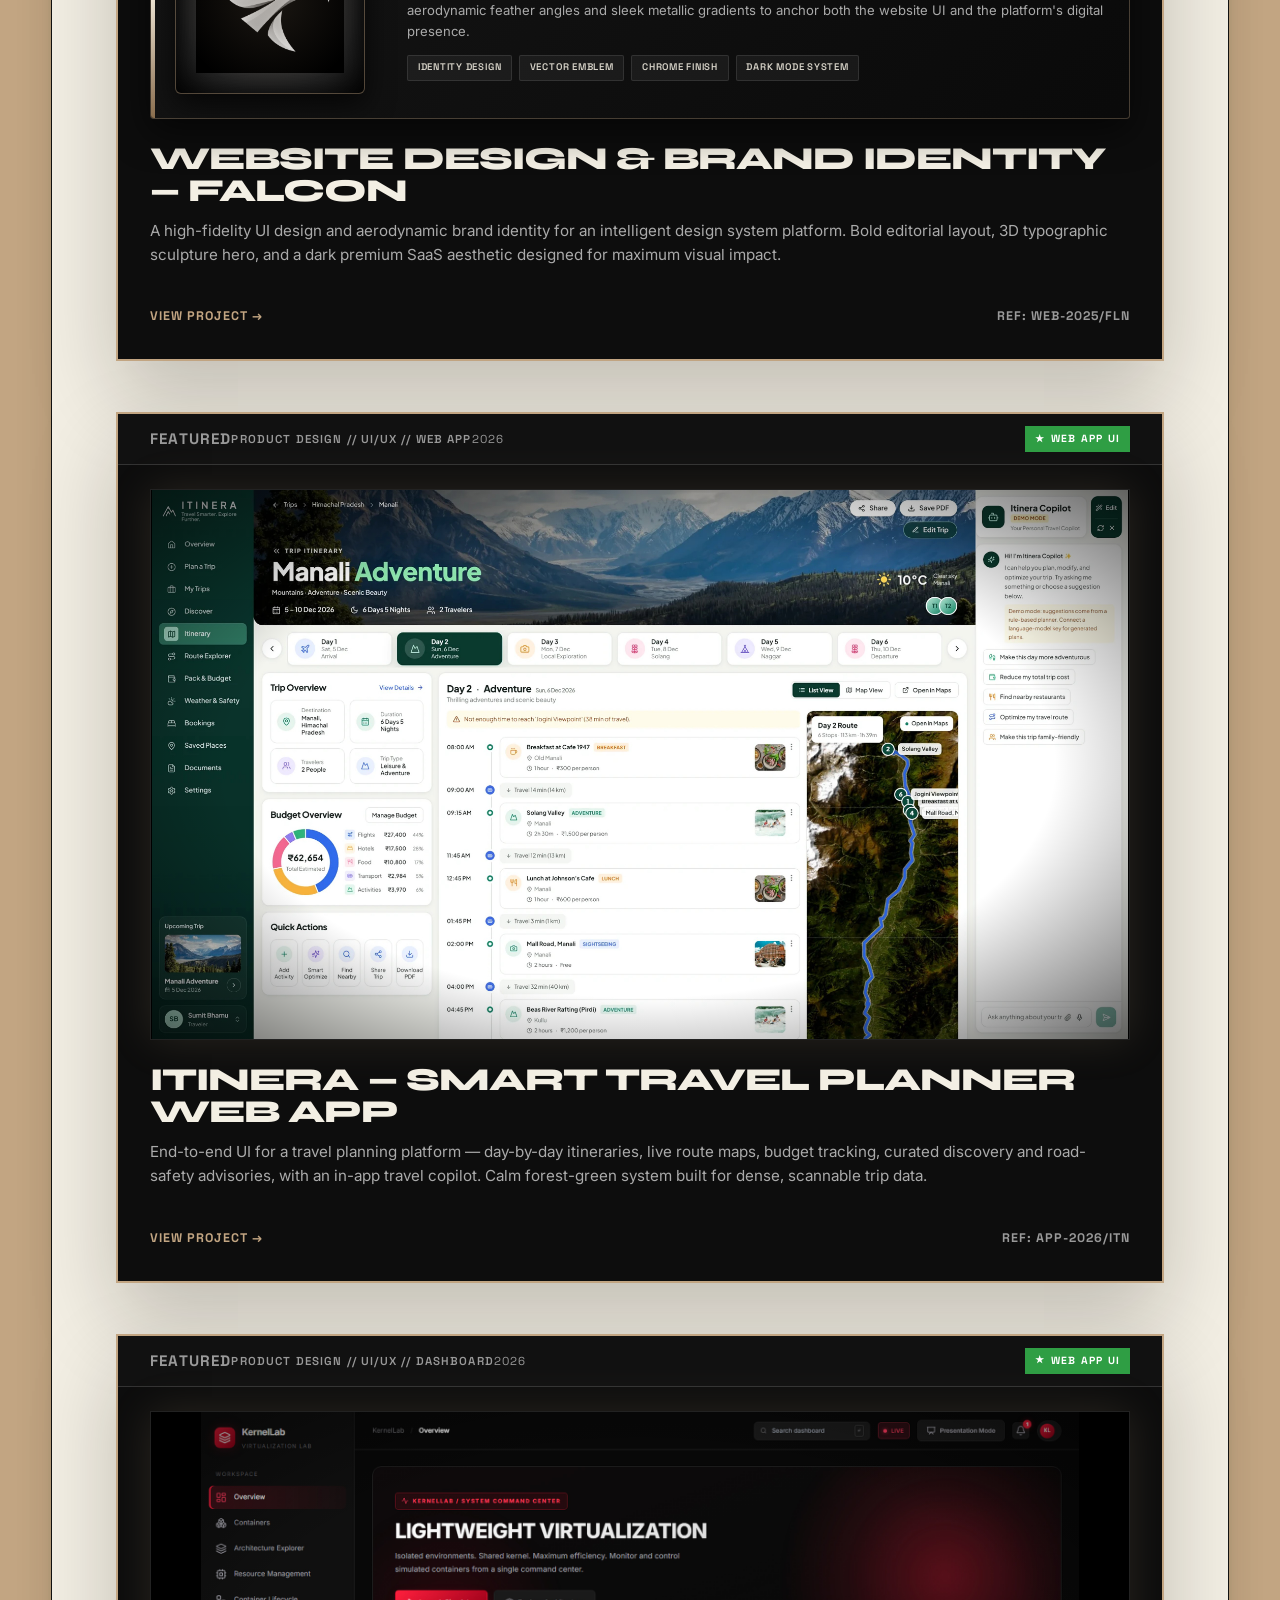
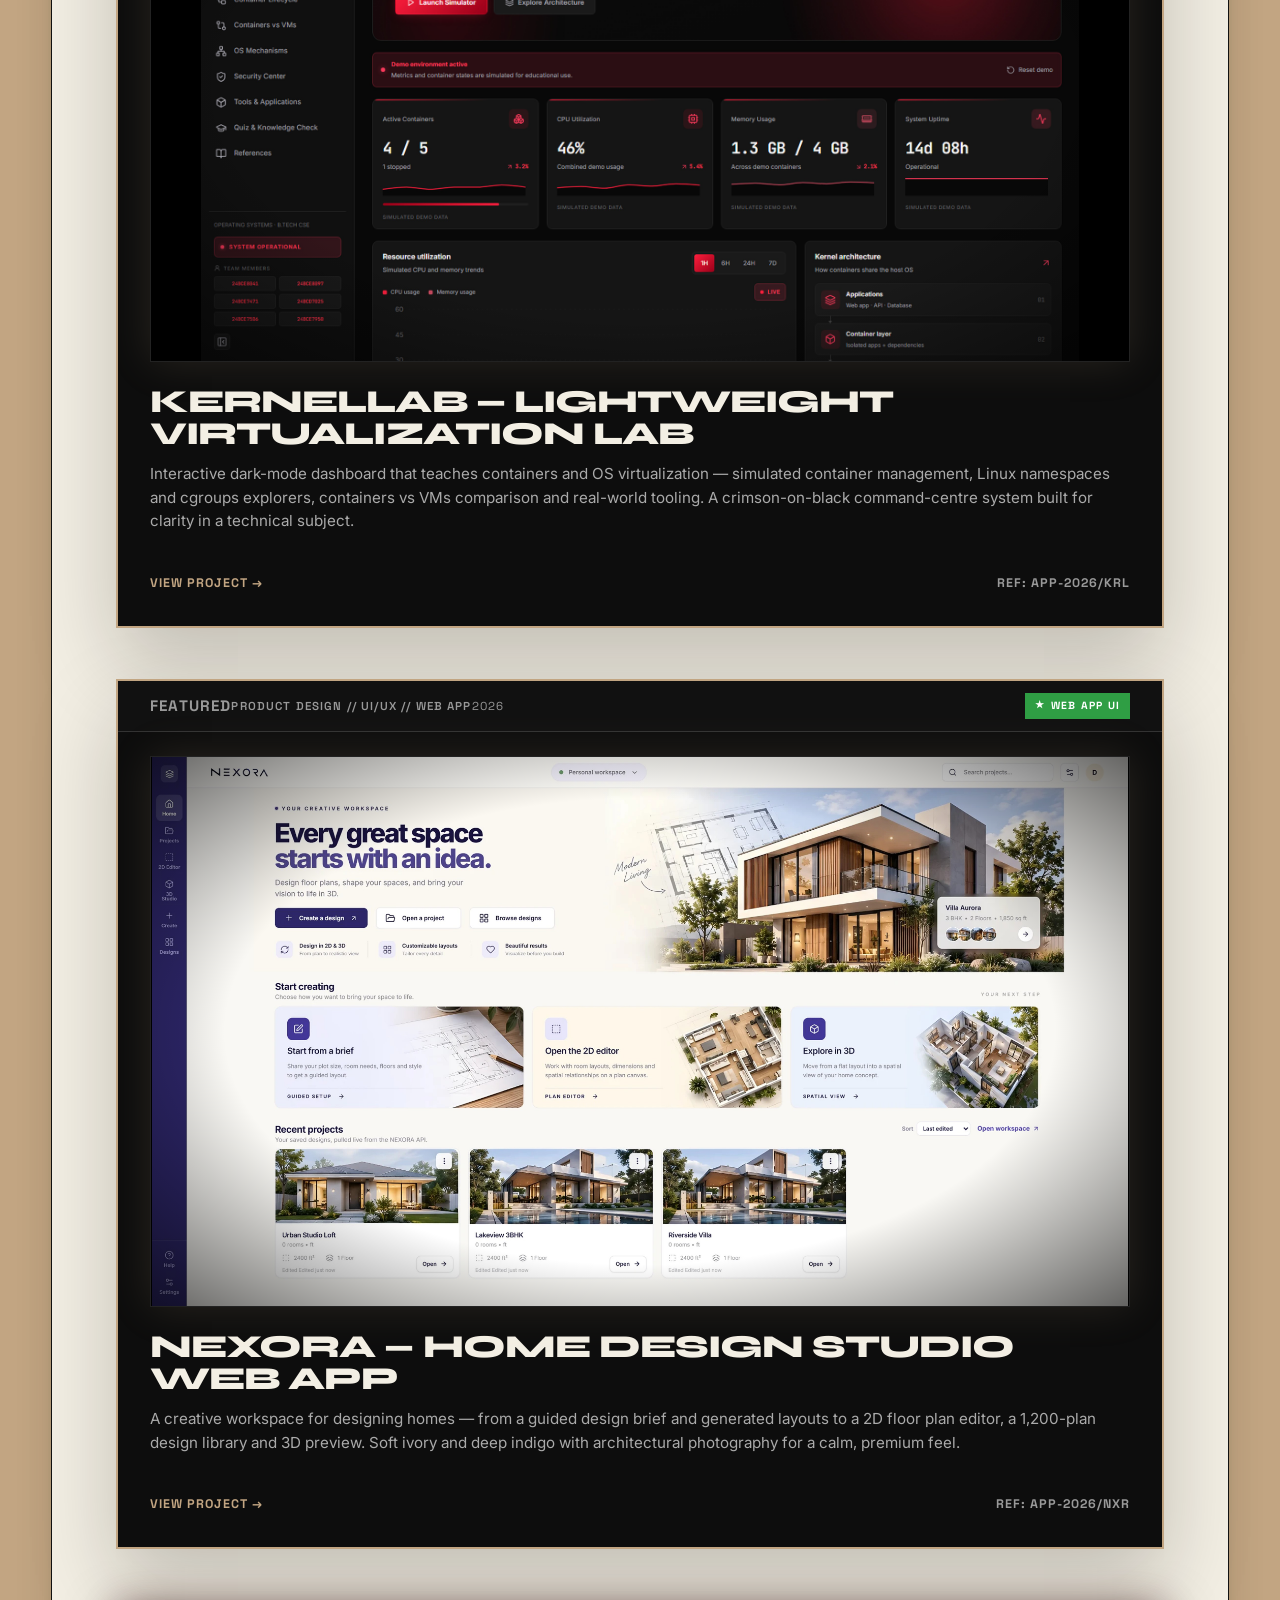
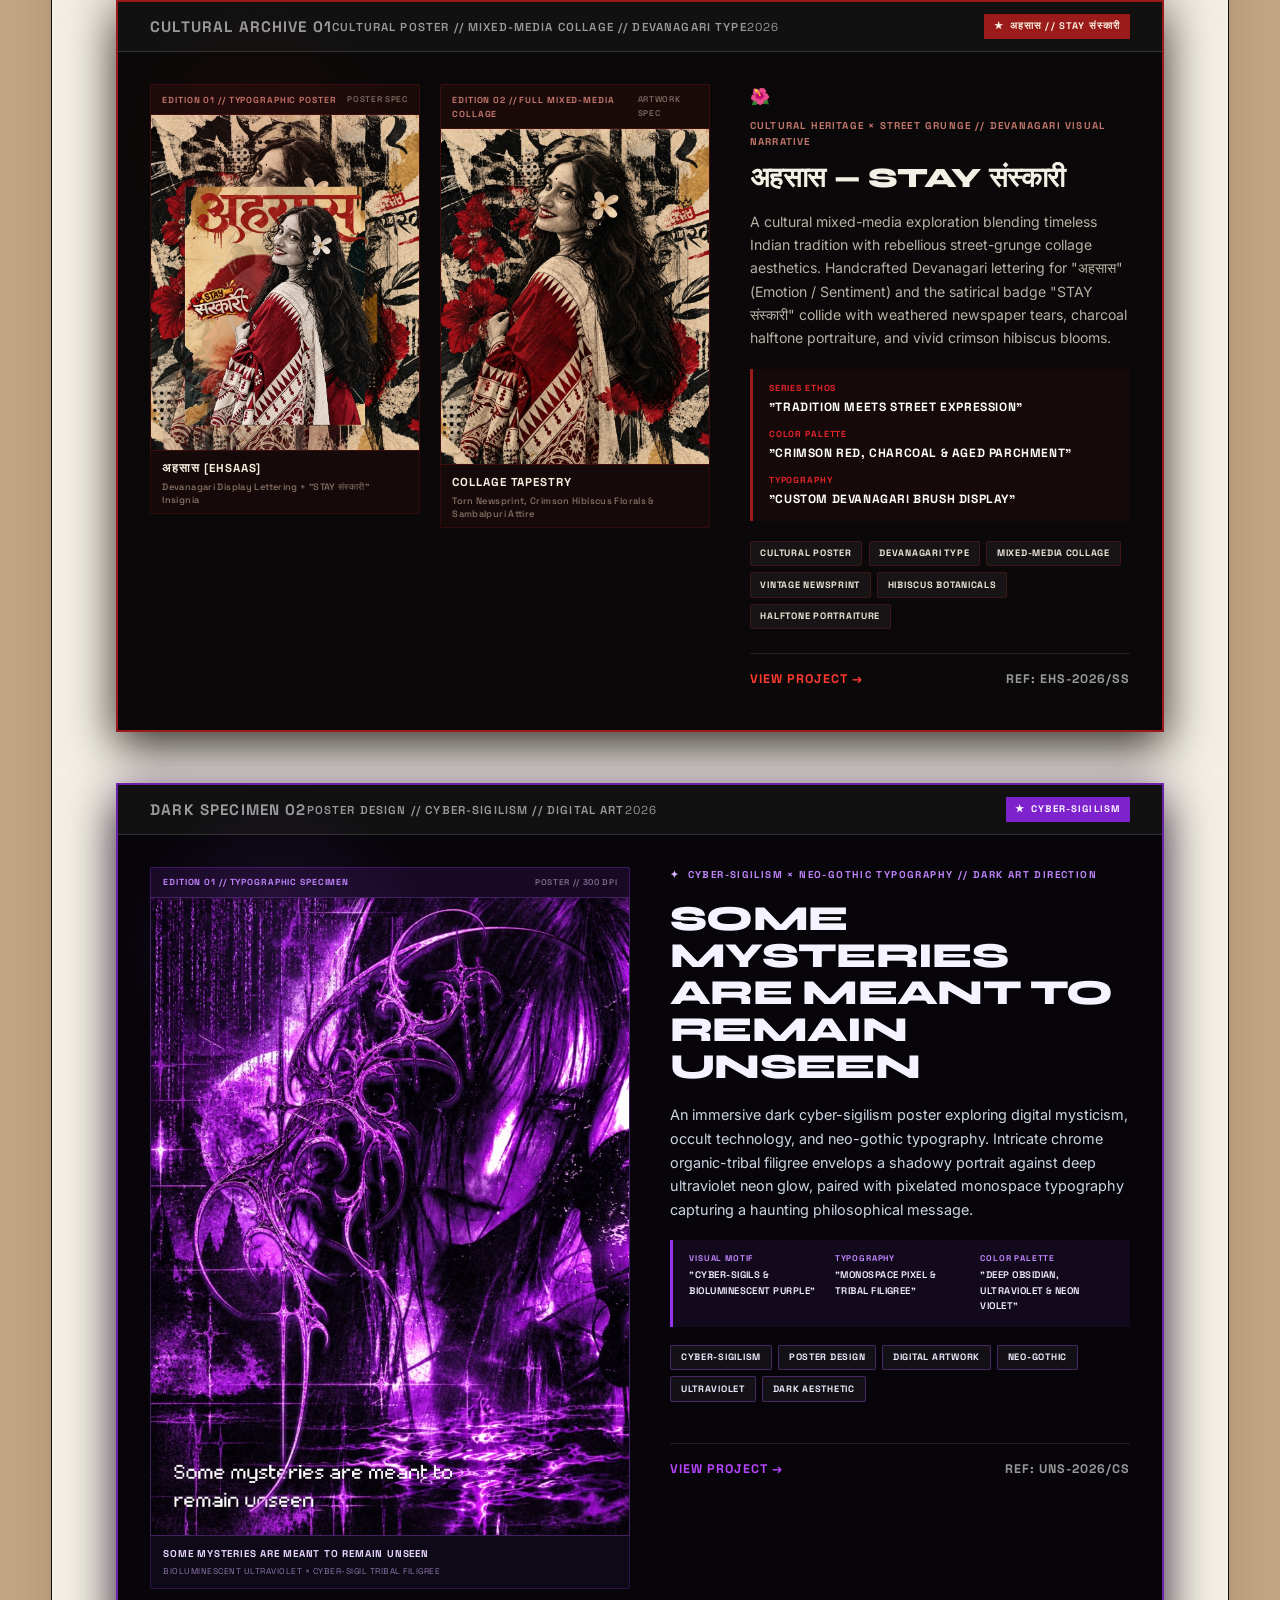
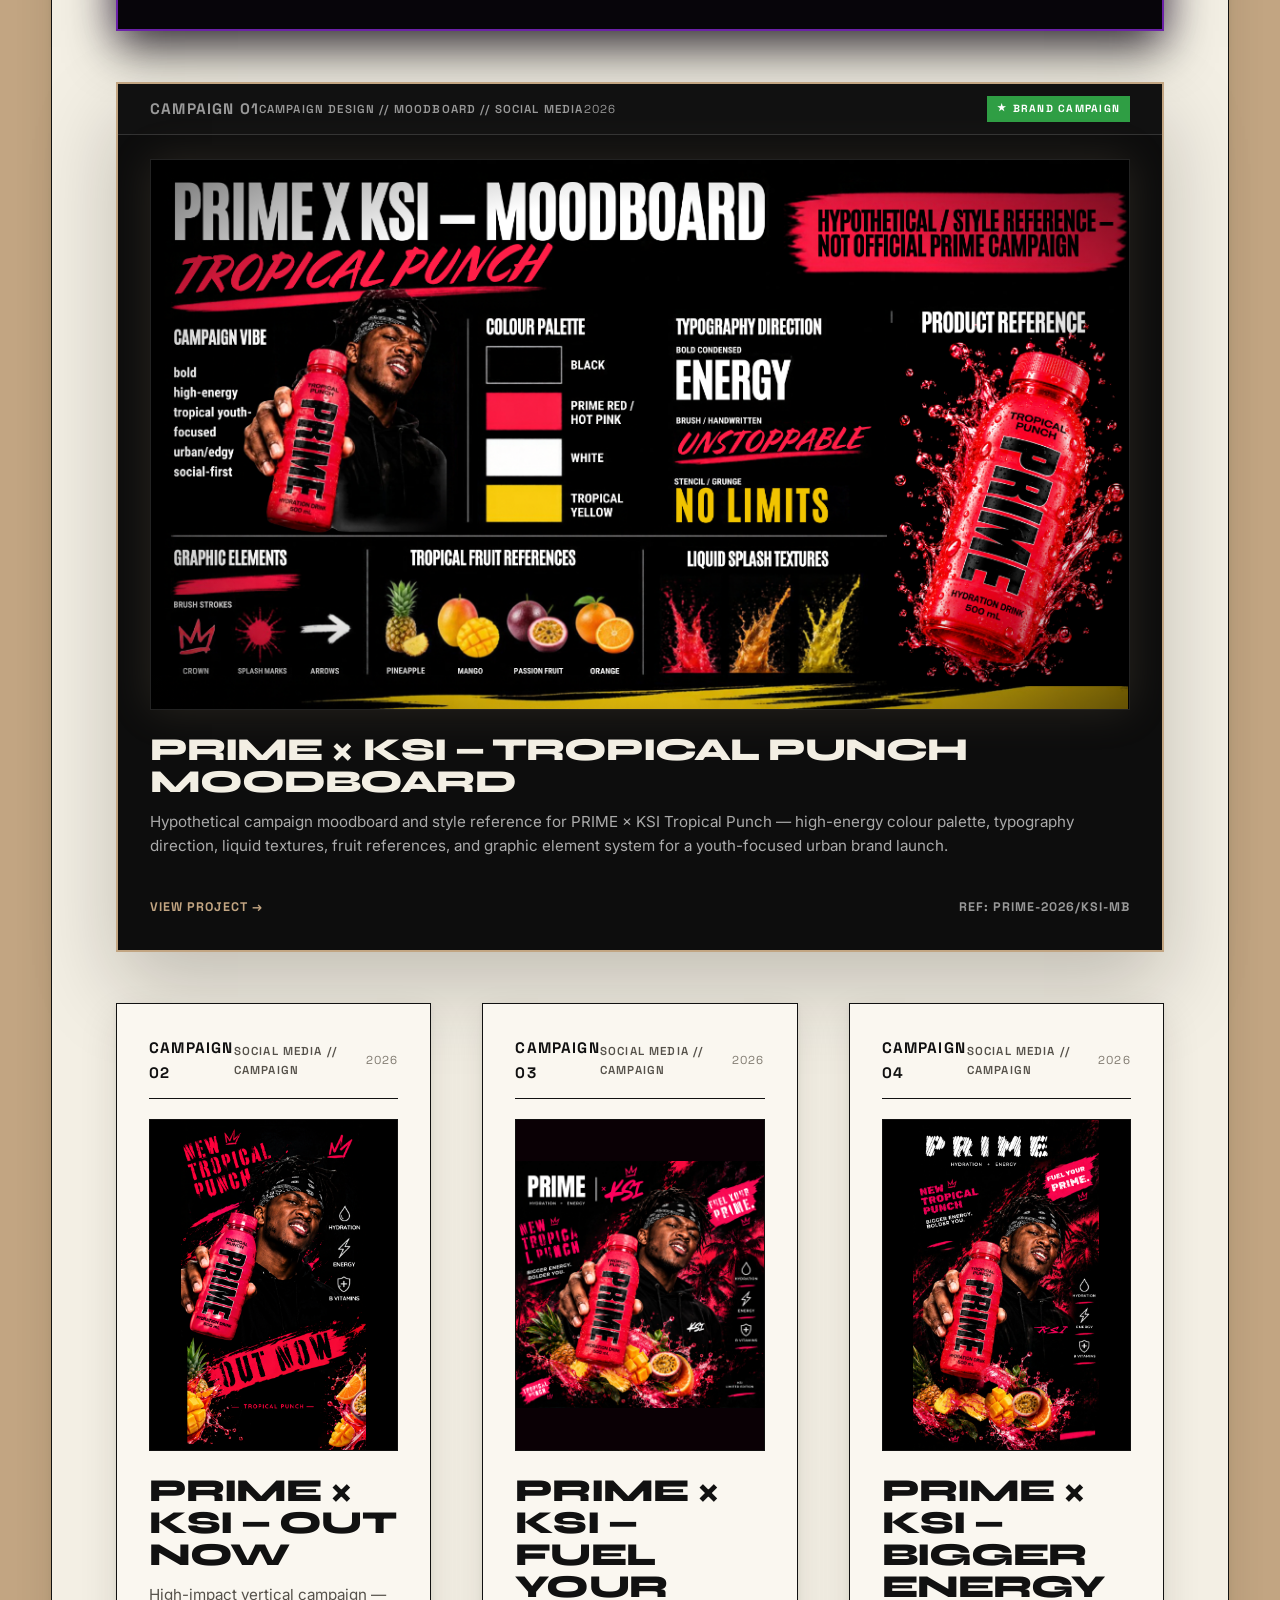
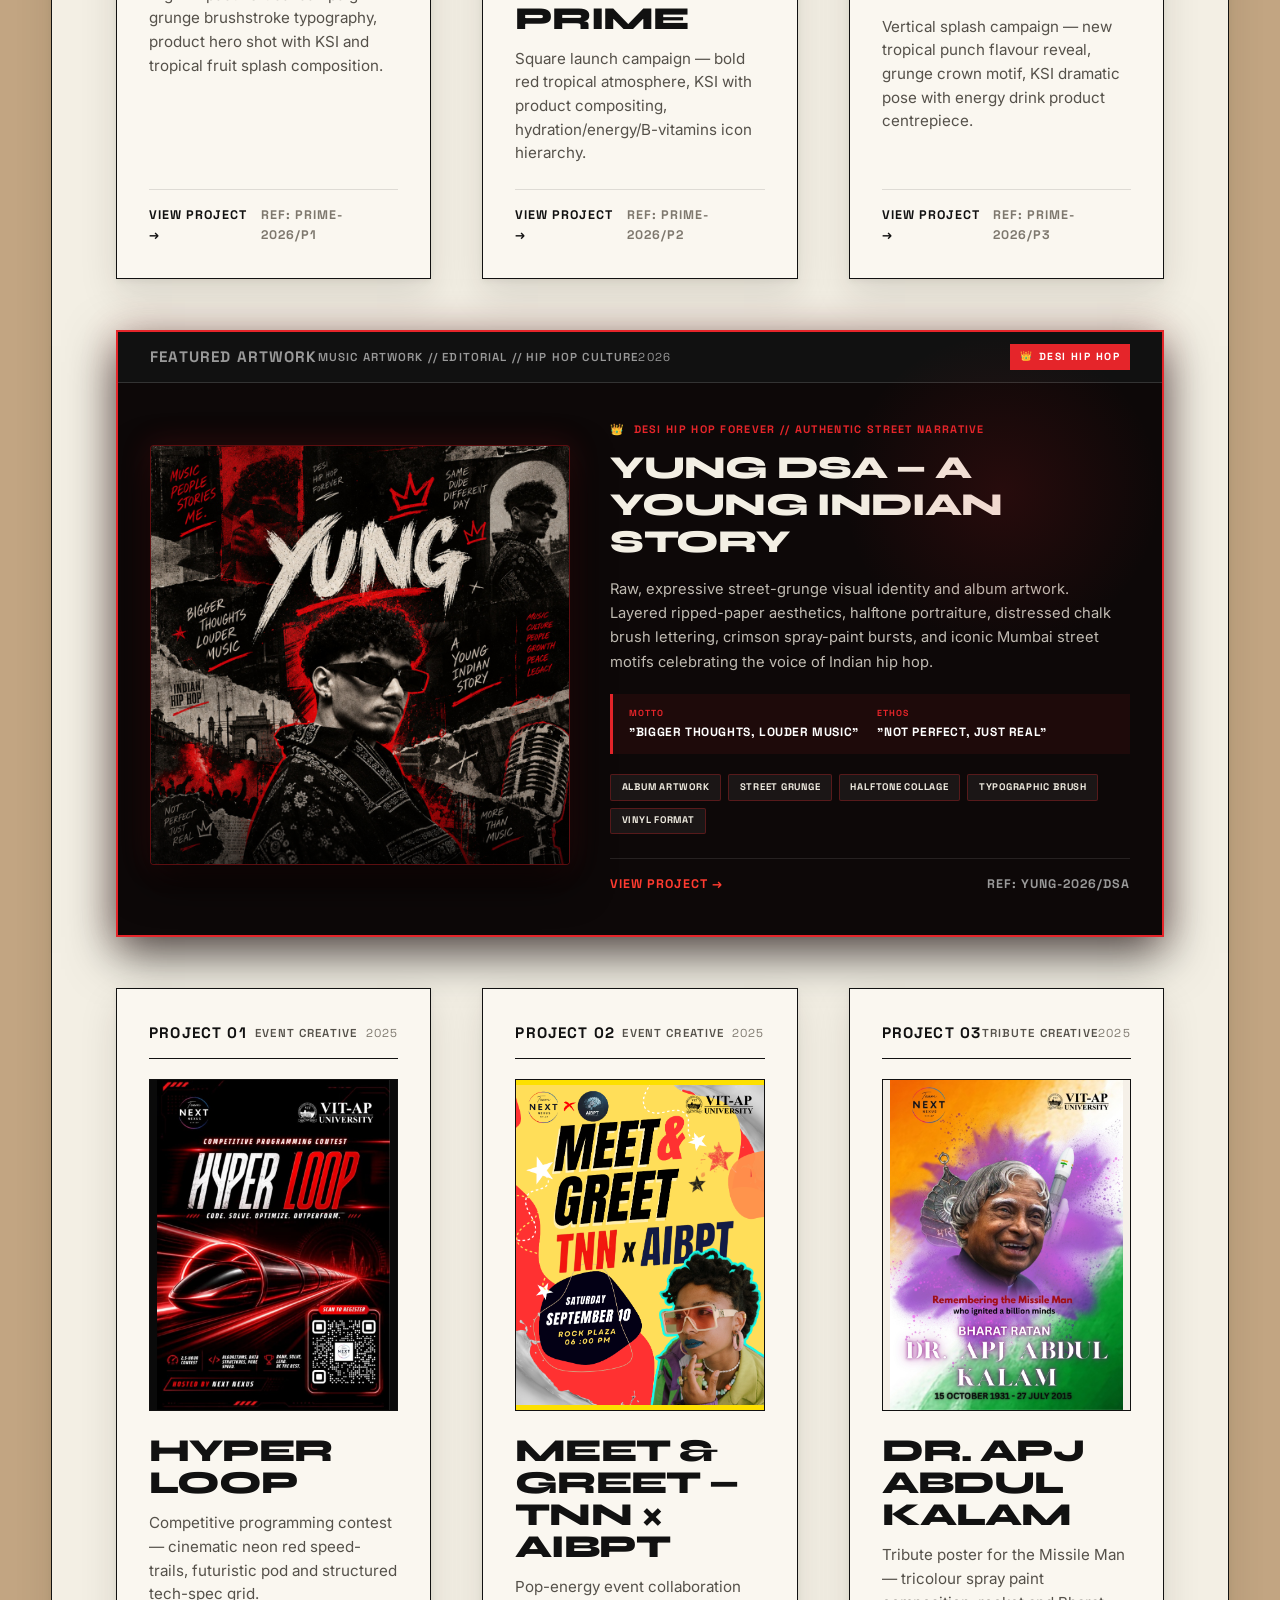
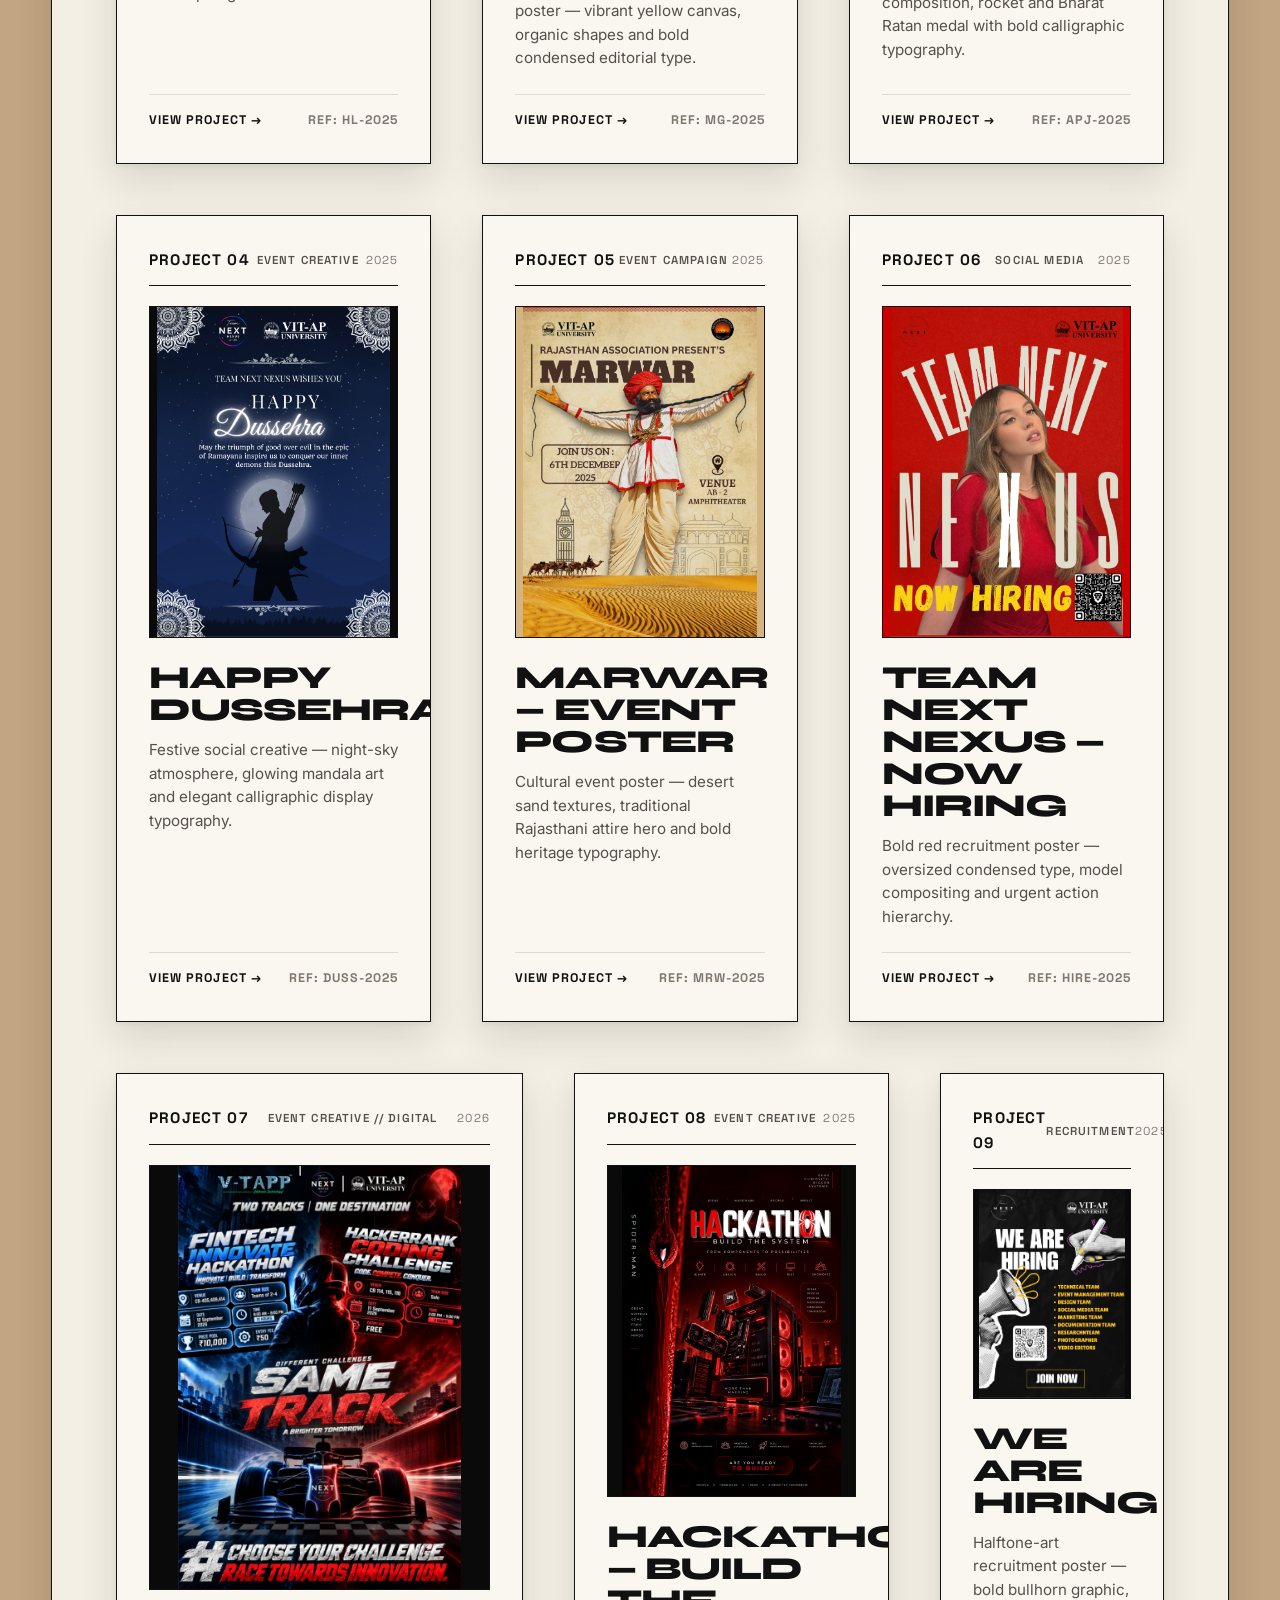
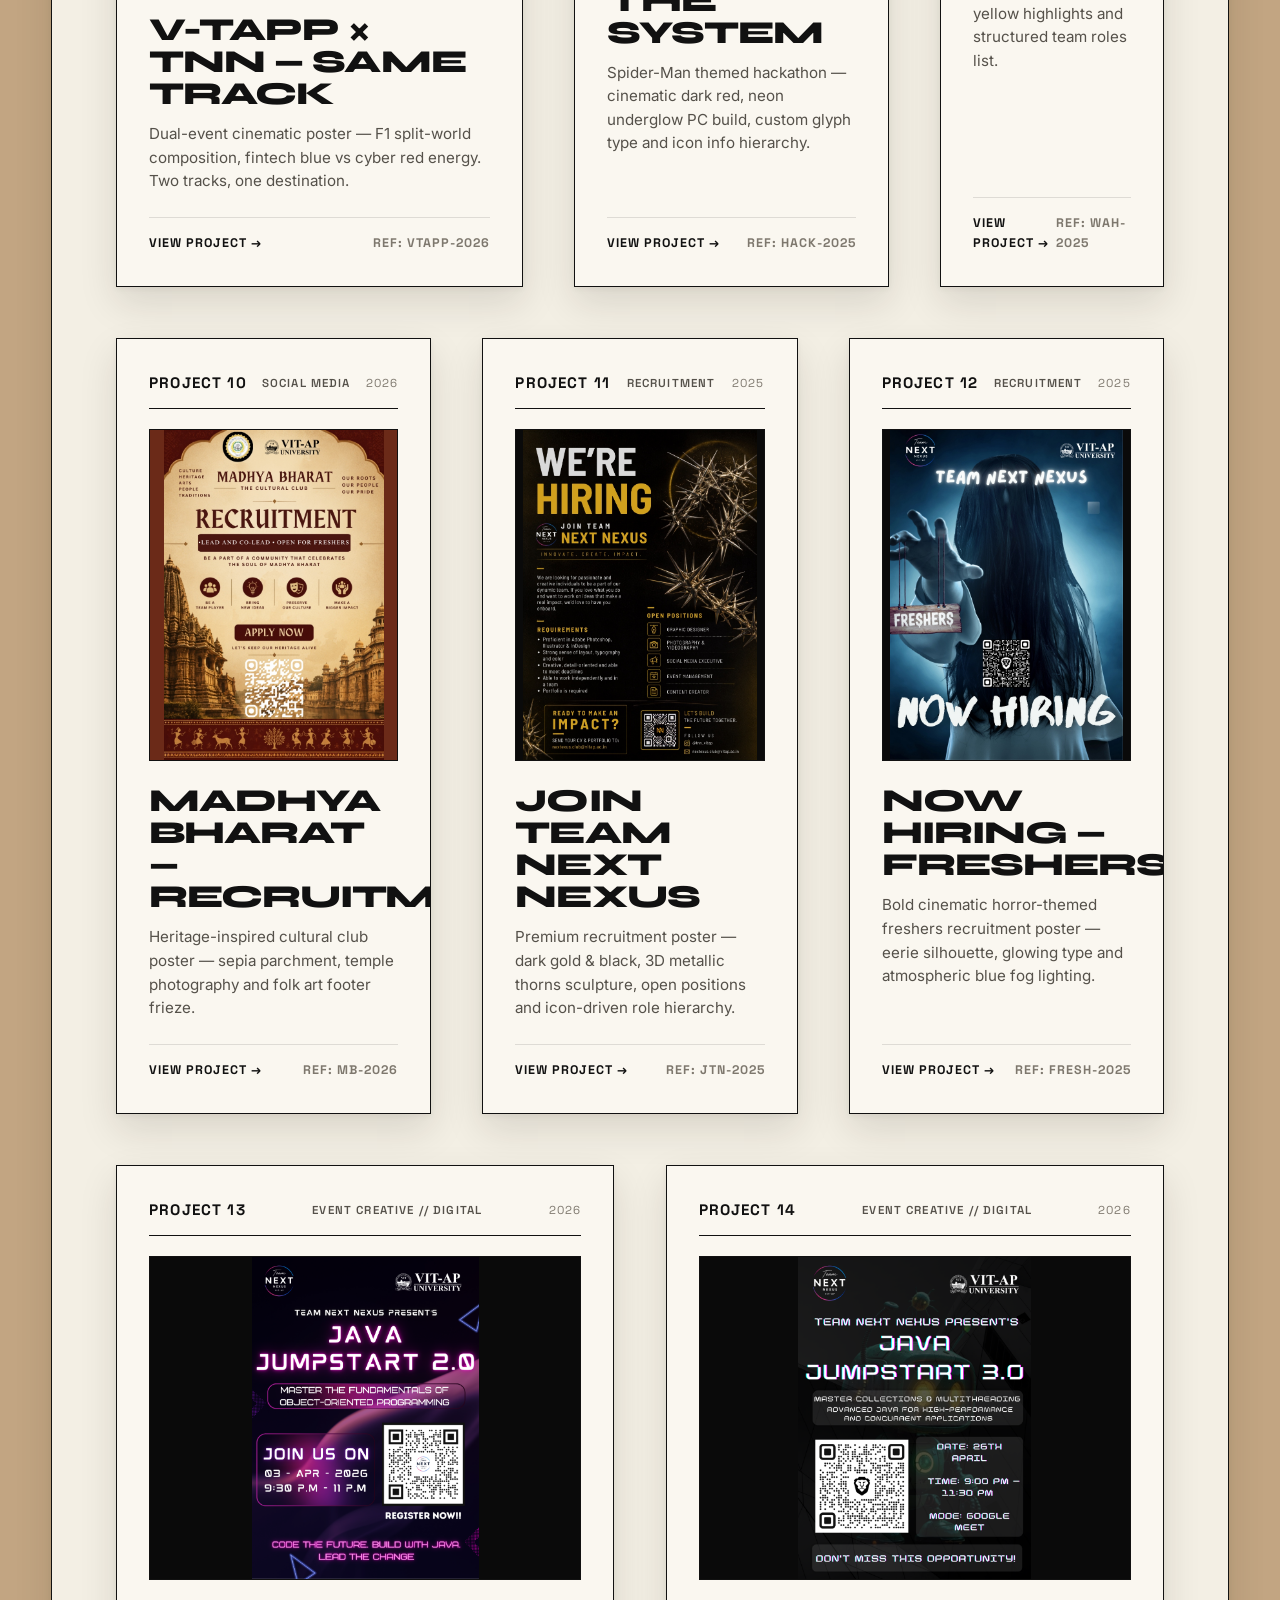
==== commit 3a113a53: "feat(portfolio): use Overview screen as KernelLab home card image" ====
--- a/sumit-portfolio/index.html
+++ b/sumit-portfolio/index.html
@@ -563,7 +563,7 @@
                 <span class="featured-badge">WEB APP UI</span>
               </div>
               <div class="project-image-box dark-image-frame">
-                <img src="assets/work-kernellab-01-tools.jpg" alt="KernelLab — Tools &amp; Applications dashboard screen"
+                <img src="assets/work-kernellab-05-overview.jpg" alt="KernelLab — Overview system command centre dashboard"
                   class="project-img" loading="lazy" style="object-fit:contain; background:#000;">
               </div>
               <h3 class="project-title" style="color:#F3EFE4;">KERNELLAB — LIGHTWEIGHT VIRTUALIZATION LAB</h3>
